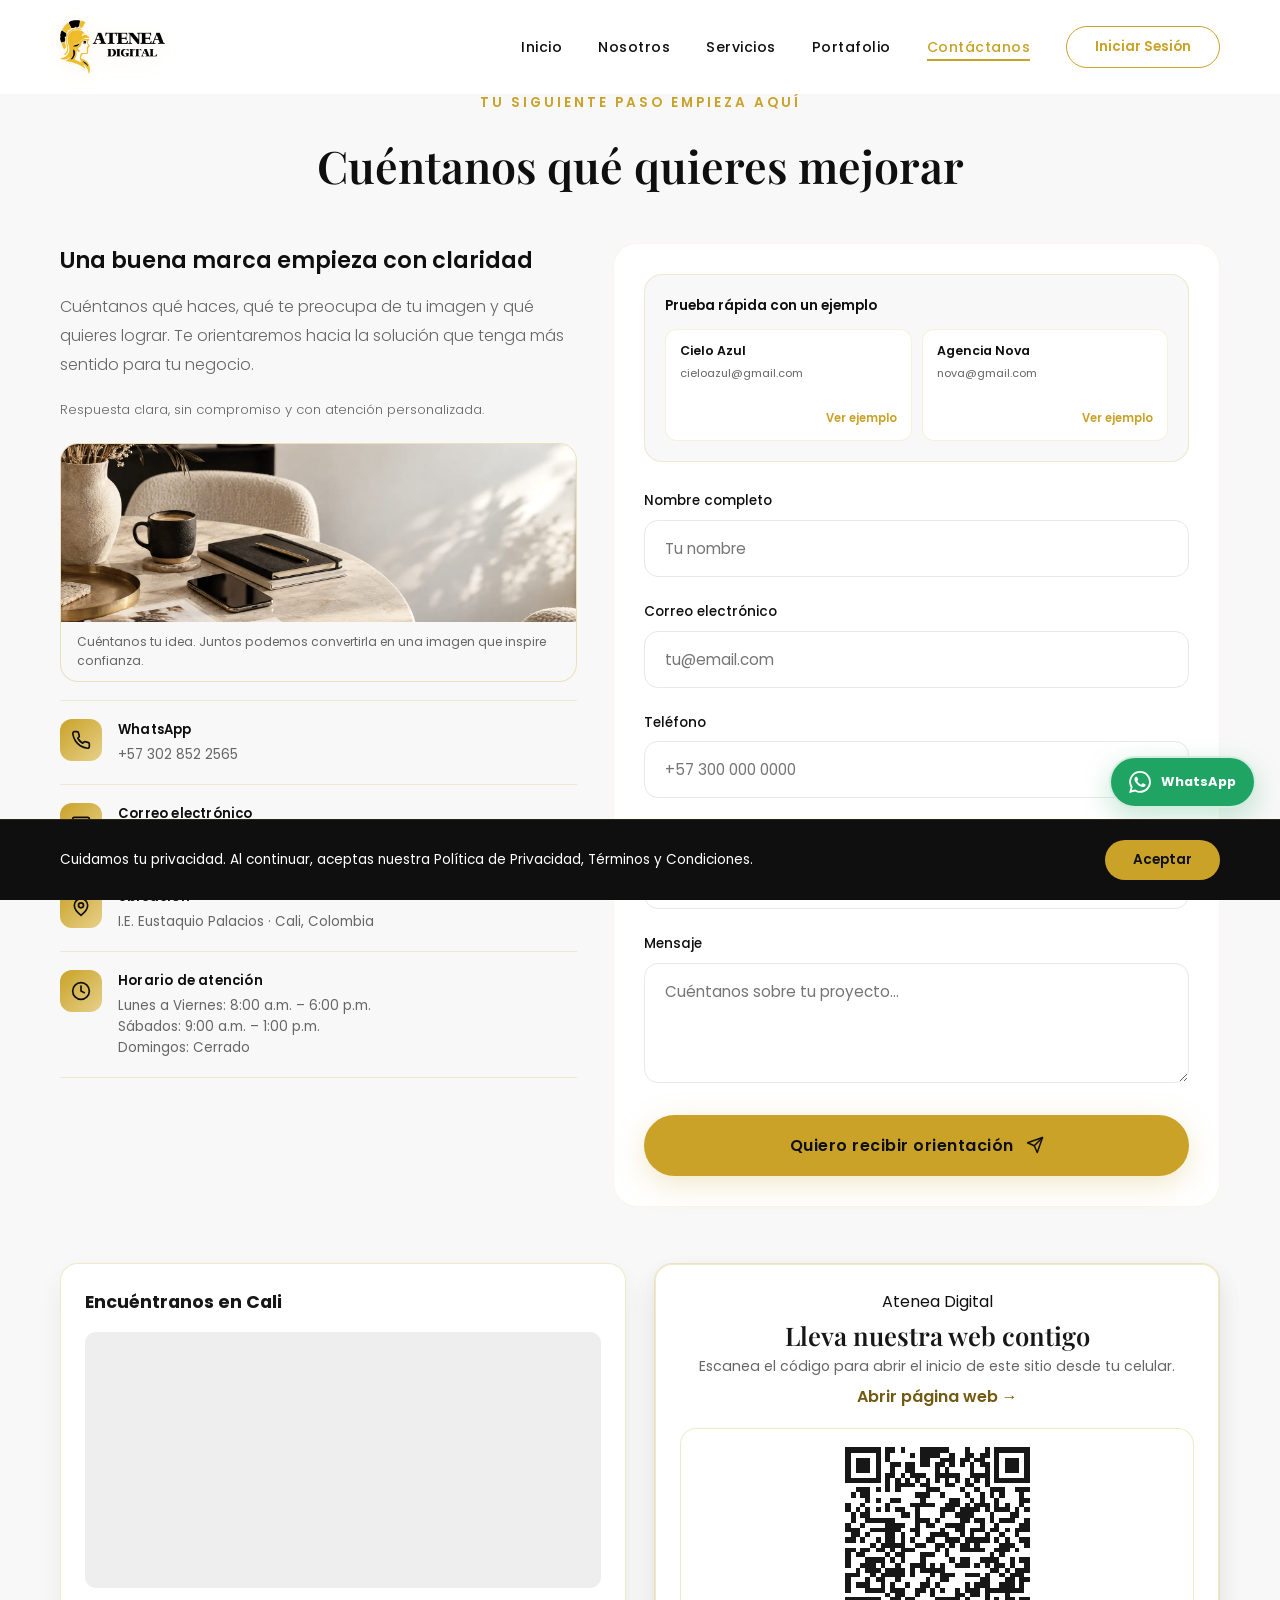
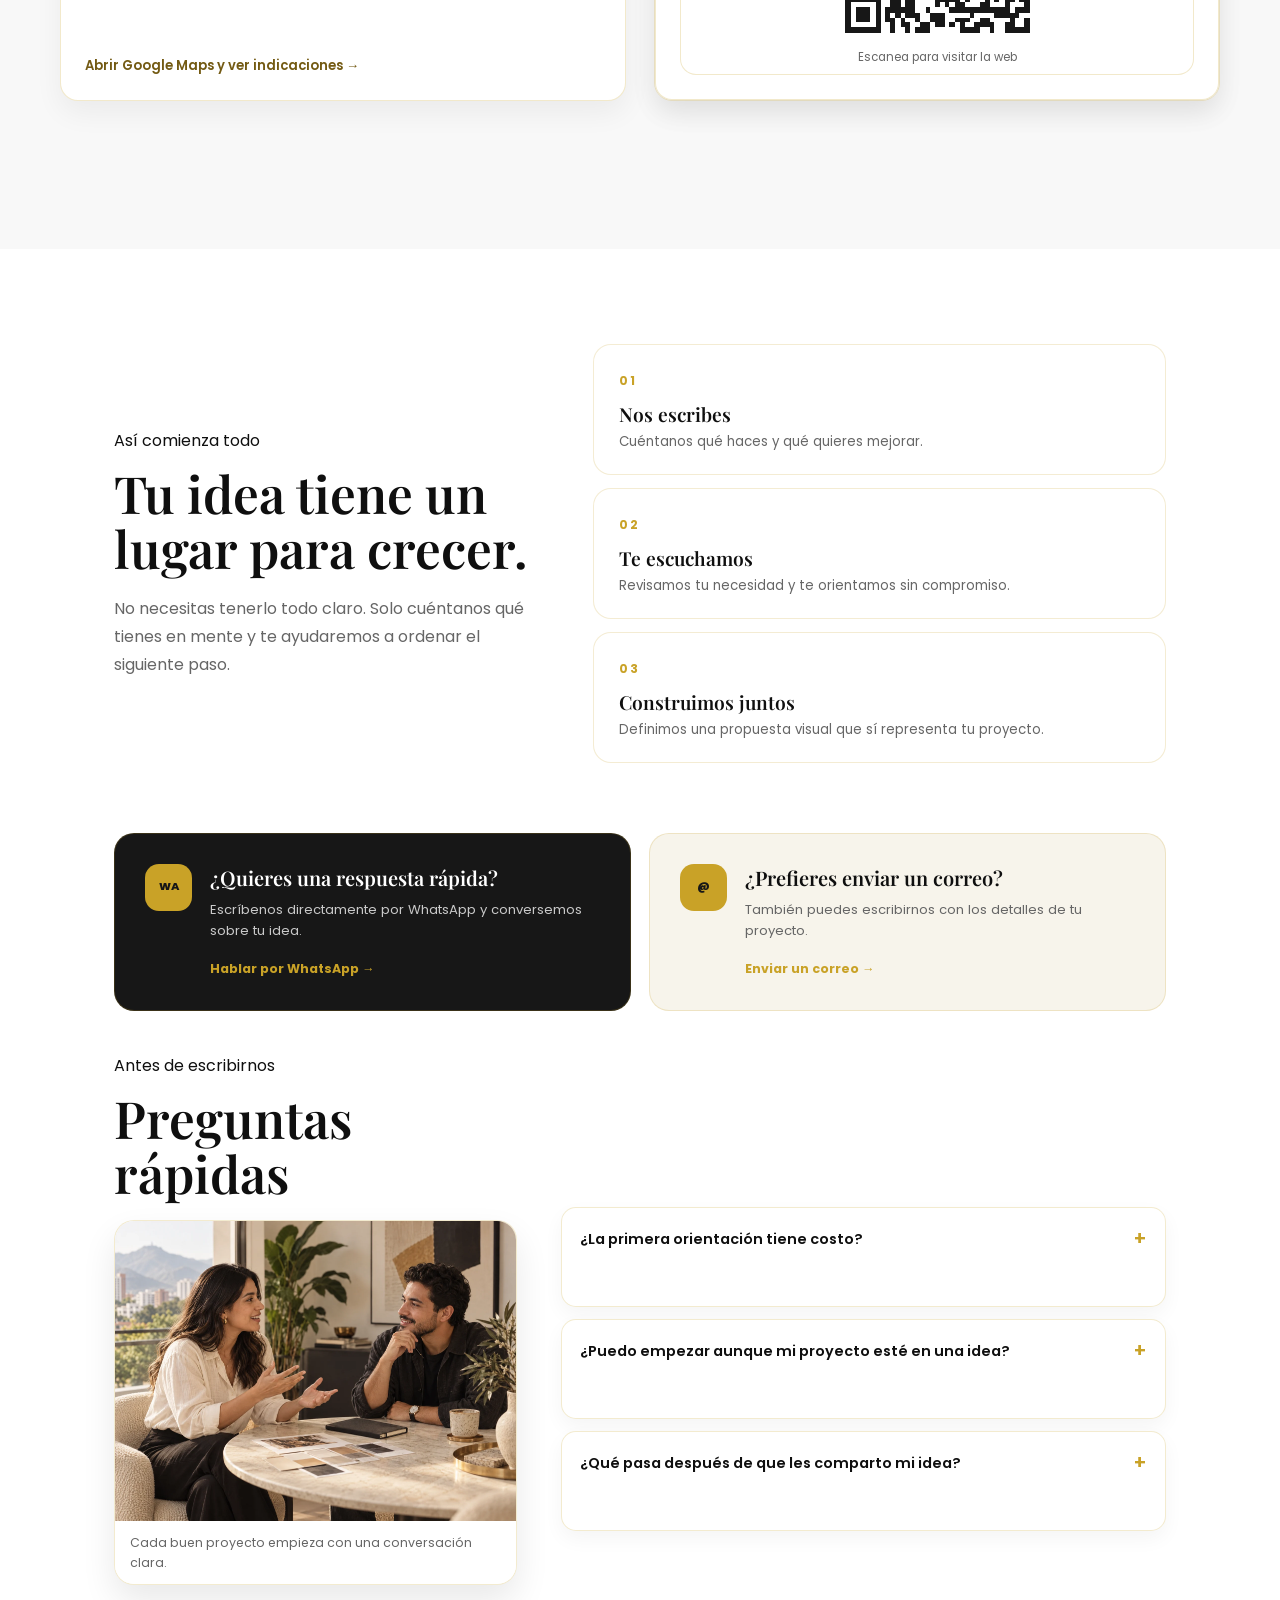
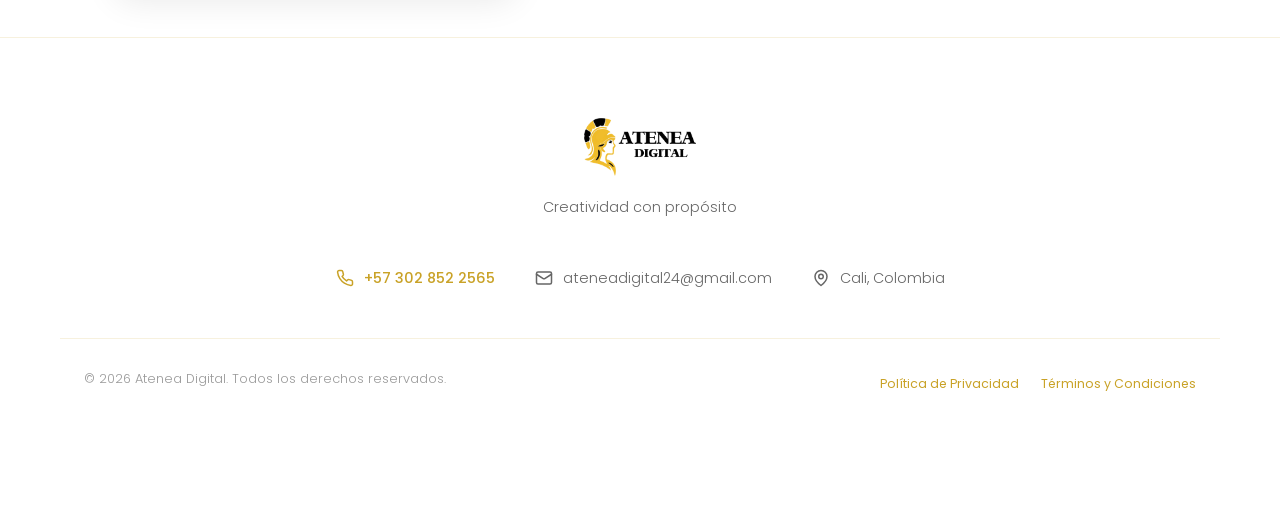
==== contactanos.html @ 0c1ed9b5 "Final_Actualización" ====
<!DOCTYPE html>
<html lang="es">
<head>
  <meta charset="UTF-8">
  <meta name="viewport" content="width=device-width, initial-scale=1.0">
  <title>Contáctanos | Atenea Digital</title>
<link rel="icon" type="image/png" href="[data-uri]">
  <link rel="stylesheet" href="css/style.css">
</head>
<body>

  <!-- NAVBAR -->
  <nav class="navbar" id="navbar" role="navigation" aria-label="Navegación principal">
    <a href="index.html" class="logo-img-link" aria-label="Atenea Digital - Inicio">
      <img src="img/01-atenea-logo.png" alt="Atenea Digital" class="logo-img">
    </a>
    <ul class="nav-links">
      <li><a href="index.html">Inicio</a></li>
      <li><a href="nosotros.html">Nosotros</a></li>
      <li><a href="servicios.html">Servicios</a></li>
      <li><a href="portafolio.html">Portafolio</a></li>
      <li><a href="contactanos.html" class="active">Contáctanos</a></li>
      <li><button class="btn-login" onclick="window.location.href='login.html'" aria-label="Iniciar sesión">Iniciar Sesión</button></li>
    </ul>
    <button class="menu-toggle" id="menuToggle" aria-label="Abrir menú">
      <span></span><span></span><span></span>
    </button>
  </nav>

  <!-- MOBILE MENU -->
  <div class="mobile-menu" id="mobileMenu">
    <a href="index.html">Inicio</a>
    <a href="nosotros.html">Nosotros</a>
    <a href="servicios.html">Servicios</a>
    <a href="portafolio.html">Portafolio</a>
    <a href="contactanos.html" class="active">Contáctanos</a>
    <button class="btn-login" onclick="window.location.href='login.html'" aria-label="Iniciar sesión">Iniciar Sesión</button>
  </div>

  <!-- CONTACTO -->
  <section class="contacto" id="contacto" aria-label="Formulario de contacto">
    <div class="contacto-header fade-up">
      <p class="contacto-label">Tu siguiente paso empieza aquí</p>
      <h2 class="contacto-title">Cuéntanos qué quieres mejorar</h2>
    </div>
    <div class="contacto-grid">
      <div class="contacto-info fade-up">
        <h3>Una buena marca empieza con claridad</h3>
        <p>Cuéntanos qué haces, qué te preocupa de tu imagen y qué quieres lograr. Te orientaremos hacia la solución que tenga más sentido para tu negocio.</p>
        <p class="contacto-note">Respuesta clara, sin compromiso y con atención personalizada.</p>
        <figure class="contacto-visual fade-up">
          <img src="img/06-contacto-editorial.webp" alt="Reunión creativa para definir un proyecto de diseño" loading="lazy">
          <figcaption>Cuéntanos tu idea. Juntos podemos convertirla en una imagen que inspire confianza.</figcaption>
        </figure>
        <div class="contacto-items-grid">
        <div class="contacto-item">
          <div class="contacto-item-icon" aria-hidden="true">
            <svg width="20" height="20" viewBox="0 0 24 24" fill="none" stroke="currentColor" stroke-width="2" stroke-linecap="round" stroke-linejoin="round"><path d="M22 16.92v3a2 2 0 0 1-2.18 2 19.79 19.79 0 0 1-8.63-3.07 19.5 19.5 0 0 1-6-6 19.79 19.79 0 0 1-3.07-8.67A2 2 0 0 1 4.11 2h3a2 2 0 0 1 2 1.72 12.84 12.84 0 0 0 .7 2.81 2 2 0 0 1-.45 2.11L8.09 9.91a16 16 0 0 0 6 6l1.27-1.27a2 2 0 0 1 2.11-.45 12.84 12.84 0 0 0 2.81.7A2 2 0 0 1 22 16.92z"/></svg>
          </div>
          <div class="contacto-item-text">
            <h4>WhatsApp</h4>
            <span><a href="https://wa.me/573028522565" target="_blank" rel="noopener noreferrer">+57 302 852 2565</a></span>
          </div>
        </div>
        <div class="contacto-item">
          <div class="contacto-item-icon" aria-hidden="true">
            <svg width="20" height="20" viewBox="0 0 24 24" fill="none" stroke="currentColor" stroke-width="2" stroke-linecap="round" stroke-linejoin="round"><rect x="2" y="4" width="20" height="16" rx="2"/><path d="m22 7-8.97 5.7a1.94 1.94 0 0 1-2.06 0L2 7"/></svg>
          </div>
          <div class="contacto-item-text">
            <h4>Correo electrónico</h4>
            <span><a href="mailto:ateneadigital24@gmail.com">ateneadigital24@gmail.com</a></span>
          </div>
        </div>
        <div class="contacto-item">
          <div class="contacto-item-icon" aria-hidden="true">
            <svg width="20" height="20" viewBox="0 0 24 24" fill="none" stroke="currentColor" stroke-width="2" stroke-linecap="round" stroke-linejoin="round"><path d="M20 10c0 6-8 12-8 12s-8-6-8-12a8 8 0 0 1 16 0Z"/><circle cx="12" cy="10" r="3"/></svg>
          </div>
          <div class="contacto-item-text">
            <h4>Ubicación</h4>
            <span><a class="school-map-link" href="https://www.google.com/maps/search/?api=1&query=Instituci%C3%B3n+Educativa+Eustaquio+Palacios%2C+Cali%2C+Colombia" target="_blank" rel="noopener noreferrer">I.E. Eustaquio Palacios · Cali, Colombia</a></span>
          </div>
        </div>
        <div class="contacto-item">
          <div class="contacto-item-icon" aria-hidden="true">
            <svg width="20" height="20" viewBox="0 0 24 24" fill="none" stroke="currentColor" stroke-width="2" stroke-linecap="round" stroke-linejoin="round"><circle cx="12" cy="12" r="10"/><polyline points="12 6 12 12 16 14"/></svg>
          </div>
          <div class="contacto-item-text">
            <h4>Horario de atención</h4>
            <span>Lunes a Viernes: 8:00 a.m. – 6:00 p.m.</span>
            <span>Sábados: 9:00 a.m. – 1:00 p.m.</span>
            <span>Domingos: Cerrado</span>
          </div>
        </div>
        </div>
      </div>
      <div class="contacto-form fade-up">
        <div class="contact-demo-box" aria-label="Ejemplos de mensajes de contacto">
          <p class="contact-demo-title">Prueba rápida con un ejemplo</p>
          <div class="contact-demo-list">
            <button type="button" class="contact-demo-button" data-demo-contact="cielo"><span><strong class="contact-demo-name">Cielo Azul</strong><span class="contact-demo-email">cieloazul@gmail.com</span></span><span class="contact-demo-use">Ver ejemplo</span></button>
            <button type="button" class="contact-demo-button" data-demo-contact="nova"><span><strong class="contact-demo-name">Agencia Nova</strong><span class="contact-demo-email">nova@gmail.com</span></span><span class="contact-demo-use">Ver ejemplo</span></button>
          </div>
        </div>

        <form id="contactForm" action="#" method="POST" novalidate>
          <div class="form-group">
            <label for="nombre">Nombre completo</label>
            <input type="text" id="nombre" name="nombre" placeholder="Tu nombre" required aria-required="true">
          </div>
          <div class="form-group">
            <label for="email">Correo electrónico</label>
            <input type="email" id="email" name="email" placeholder="tu@email.com" required aria-required="true">
          </div>
          <div class="form-group">
            <label for="telefono">Teléfono</label>
            <input type="tel" id="telefono" name="telefono" placeholder="+57 300 000 0000">
          </div>
          <div class="form-group">
            <label for="proyecto">Tipo de proyecto</label>
            <input type="text" id="proyecto" name="proyecto" placeholder="Logo, página web, identidad visual...">
          </div>
          <div class="form-group">
            <label for="mensaje">Mensaje</label>
            <textarea id="mensaje" name="mensaje" placeholder="Cuéntanos sobre tu proyecto..." required aria-required="true"></textarea>
          </div>
          <button type="submit" class="btn-gold" style="width:100%;justify-content:center;">
            Quiero recibir orientación
            <svg width="18" height="18" viewBox="0 0 24 24" fill="none" stroke="currentColor" stroke-width="2" stroke-linecap="round" stroke-linejoin="round"><path d="M22 2 11 13"/><path d="m22 2-7 20-4-9-9-4 20-7z"/></svg>
          </button>
        </form>
      </div>
      <div class="map-qr-pair" aria-label="Mapa y código QR de Atenea Digital">
        <div class="school-map-card">
          <h4>Encuéntranos en Cali</h4>
          <iframe title="Mapa de la I.E. Eustaquio Palacios, Cali, Colombia" src="https://www.google.com/maps?q=Instituci%C3%B3n+Educativa+Eustaquio+Palacios%2C+Cali%2C+Colombia&output=embed" loading="lazy" referrerpolicy="no-referrer-when-downgrade" allowfullscreen></iframe>
          <a href="https://www.google.com/maps/dir/?api=1&destination=Instituci%C3%B3n+Educativa+Eustaquio+Palacios%2C+Cali%2C+Colombia" target="_blank" rel="noopener noreferrer">Abrir Google Maps y ver indicaciones →</a>
        </div>
        <section class="site-qr-section site-qr-inline" aria-labelledby="siteQrTitle">
          <div class="site-qr-card">
            <div><span class="eyebrow">Atenea Digital</span><h2 id="siteQrTitle">Lleva nuestra web contigo</h2><p>Escanea el código para abrir el inicio de este sitio desde tu celular.</p><a id="siteQrLink" href="index.html">Abrir página web →</a></div>
            <div class="site-qr-frame"><canvas id="siteQrCanvas" width="196" height="196" role="img" aria-label="Código QR que lleva al inicio de Atenea Digital"></canvas><span>Escanea para visitar la web</span></div>
          </div>
        </section>
      </div>
    </div>
  </section>

    <section class="contact-extra" aria-label="Cómo trabajamos al comenzar"><div class="contact-extra-heading"><span class="eyebrow">Así comienza todo</span><h2>Tu idea tiene un lugar para crecer.</h2><p>No necesitas tenerlo todo claro. Solo cuéntanos qué tienes en mente y te ayudaremos a ordenar el siguiente paso.</p></div><div class="contact-steps"><article><b>01</b><h3>Nos escribes</h3><p>Cuéntanos qué haces y qué quieres mejorar.</p></article><article><b>02</b><h3>Te escuchamos</h3><p>Revisamos tu necesidad y te orientamos sin compromiso.</p></article><article><b>03</b><h3>Construimos juntos</h3><p>Definimos una propuesta visual que sí representa tu proyecto.</p></article></div></section>

  <section class="contact-shortcuts" aria-label="Canales directos de contacto"><div class="shortcut-card shortcut-whatsapp"><span class="shortcut-icon">WA</span><div><h3>¿Quieres una respuesta rápida?</h3><p>Escríbenos directamente por WhatsApp y conversemos sobre tu idea.</p><a href="https://wa.me/573028522565?text=Hola%20Atenea%20Digital%2C%20quiero%20recibir%20orientaci%C3%B3n%20sobre%20mi%20proyecto" target="_blank" rel="noopener noreferrer">Hablar por WhatsApp →</a></div></div><div class="shortcut-card"><span class="shortcut-icon">@</span><div><h3>¿Prefieres enviar un correo?</h3><p>También puedes escribirnos con los detalles de tu proyecto.</p><a href="mailto:ateneadigital24@gmail.com">Enviar un correo →</a></div></div></section>

  <section class="contact-faq" aria-label="Preguntas rápidas sobre el contacto">
    <div class="contact-faq-intro">
      <span class="eyebrow">Antes de escribirnos</span>
      <h2>Preguntas rápidas</h2>
      <figure class="contact-faq-visual">
        <img src="img/36-contacto-conversacion.webp" alt="Dos profesionales creativos conversan durante la planeación de un proyecto" loading="lazy">
        <figcaption>Cada buen proyecto empieza con una conversación clara.</figcaption>
      </figure>
    </div>
    <div class="contact-faq-list">
      <details><summary>¿La primera orientación tiene costo?</summary><p>No. La primera conversación para conocerte, escuchar tu idea y entender qué necesitas es gratuita y sin compromiso. Si luego quieres una asesoría más profunda, te contamos su alcance y valor antes de empezar.</p></details>
      <details><summary>¿Puedo empezar aunque mi proyecto esté en una idea?</summary><p>Sí. Puedes llegar con una idea inicial, algunas referencias o solo una inquietud. Te ayudamos a organizar lo que tienes en mente y a definir un primer paso claro para convertirlo en una propuesta.</p></details>
      <details><summary>¿Qué pasa después de que les comparto mi idea?</summary><p>Revisamos tus objetivos y lo que necesita tu proyecto, luego te sugerimos una ruta de trabajo con opciones y tiempos. Tú decides si avanzamos; no comenzamos nada sin conversarlo y confirmarlo contigo.</p></details>
    </div>
  </section>


  <!-- FOOTER -->
  <footer class="footer" role="contentinfo">
    <div class="footer-content">
      <img src="img/01-atenea-logo.png" alt="Atenea Digital" class="footer-logo-img">
      <p class="footer-tagline">Creatividad con propósito</p>

      <div class="footer-contact">
        <div class="footer-contact-item gold">
          <svg viewBox="0 0 24 24" fill="none" stroke="currentColor" stroke-width="2" stroke-linecap="round" stroke-linejoin="round" aria-hidden="true"><path d="M22 16.92v3a2 2 0 0 1-2.18 2 19.79 19.79 0 0 1-8.63-3.07 19.5 19.5 0 0 1-6-6 19.79 19.79 0 0 1-3.07-8.67A2 2 0 0 1 4.11 2h3a2 2 0 0 1 2 1.72 12.84 12.84 0 0 0 .7 2.81 2 2 0 0 1-.45 2.11L8.09 9.91a16 16 0 0 0 6 6l1.27-1.27a2 2 0 0 1 2.11-.45 12.84 12.84 0 0 0 2.81.7A2 2 0 0 1 22 16.92z"/></svg>
          <a href="https://wa.me/573028522565" target="_blank" rel="noopener noreferrer">+57 302 852 2565</a>
        </div>
        <div class="footer-contact-item">
          <svg viewBox="0 0 24 24" fill="none" stroke="currentColor" stroke-width="2" stroke-linecap="round" stroke-linejoin="round" aria-hidden="true"><rect x="2" y="4" width="20" height="16" rx="2"/><path d="m22 7-8.97 5.7a1.94 1.94 0 0 1-2.06 0L2 7"/></svg>
          <a href="mailto:ateneadigital24@gmail.com">ateneadigital24@gmail.com</a>
        </div>
        <div class="footer-contact-item">
          <svg viewBox="0 0 24 24" fill="none" stroke="currentColor" stroke-width="2" stroke-linecap="round" stroke-linejoin="round" aria-hidden="true"><path d="M20 10c0 6-8 12-8 12s-8-6-8-12a8 8 0 0 1 16 0Z"/><circle cx="12" cy="10" r="3"/></svg>
          Cali, Colombia
        </div>
      </div>
      <div class="footer-bottom">
        <p>&copy; 2026 Atenea Digital. Todos los derechos reservados.</p>
        <div class="footer-legal" aria-label="Información legal"><a href="#privacyInfo" data-legal-modal="privacyInfo">Política de Privacidad</a><a href="#termsInfo" data-legal-modal="termsInfo">Términos y Condiciones</a></div>

      </div>
    </div>
  </footer>

  <div class="legal-modal" id="privacyInfo" role="dialog" aria-modal="true" aria-labelledby="privacyInfoTitle" aria-hidden="true"><div class="legal-modal-card"><button class="legal-modal-close" type="button" data-close-legal aria-label="Cerrar Política de Privacidad">&times;</button><span class="eyebrow">Atenea Digital</span><h2 id="privacyInfoTitle">Política de Privacidad</h2><p>Respetamos tu privacidad y usamos la información que compartes únicamente para gestionar tu cuenta, responder tus mensajes y mejorar nuestra atención.</p><p>No vendemos tus datos personales a terceros. Puedes solicitar la actualización o eliminación de tu información comunicándote con Atenea Digital.</p></div></div><div class="legal-modal" id="termsInfo" role="dialog" aria-modal="true" aria-labelledby="termsInfoTitle" aria-hidden="true"><div class="legal-modal-card"><button class="legal-modal-close" type="button" data-close-legal aria-label="Cerrar Términos y Condiciones">&times;</button><span class="eyebrow">Atenea Digital</span><h2 id="termsInfoTitle">Términos y Condiciones</h2><p>Al usar este sitio te comprometes a navegar de forma responsable y respetuosa, sin afectar su funcionamiento o seguridad.</p><p>Los contenidos, imágenes y servicios pertenecen a Atenea Digital o se usan con autorización. Las propuestas y alcances de cada proyecto se confirman directamente con nuestro equipo.</p></div></div>
  <div class="privacy-banner" id="privacyBanner" role="dialog" aria-label="Aviso de privacidad">
    <p>Cuidamos tu privacidad. Al continuar, aceptas nuestra Política de Privacidad, Términos y Condiciones.</p>
    <button class="privacy-btn" id="privacyAccept" aria-label="Aceptar aviso de privacidad">Aceptar</button>
  </div>

  <button class="back-to-top" id="backToTop" aria-label="Volver arriba">
    <svg width="20" height="20" viewBox="0 0 24 24" fill="none" stroke="currentColor" stroke-width="2" stroke-linecap="round" stroke-linejoin="round"><path d="m18 15-6-6-6 6"/></svg>
  </button>

    <script src="js/main.js"></script>
  <script src="js/qr-code.js"></script>
  <script src="js/site-qr.js"></script>
<a class="floating-whatsapp" href="https://wa.me/573028522565?text=Hola%20Atenea%20Digital%2C%20quiero%20hablar%20sobre%20mi%20proyecto" target="_blank" rel="noopener noreferrer" aria-label="Escribir por WhatsApp"><svg viewBox="0 0 24 24" aria-hidden="true"><path d="M20.5 3.5A11.8 11.8 0 0 0 12.08 0C5.55 0 .24 5.3.24 11.84c0 2.09.55 4.13 1.6 5.92L.14 24l6.39-1.67a11.82 11.82 0 0 0 5.55 1.41h.01c6.53 0 11.84-5.31 11.84-11.84 0-3.17-1.23-6.14-3.43-8.4ZM12.09 21.7h-.01a9.83 9.83 0 0 1-5.01-1.37l-.36-.21-3.79.99 1.01-3.69-.23-.38a9.84 9.84 0 0 1-1.51-5.2C2.19 6.4 6.63 1.96 12.08 1.96c2.64 0 5.12 1.03 6.98 2.89a9.82 9.82 0 0 1 2.88 6.99c0 5.45-4.43 9.86-9.85 9.86Zm5.41-7.39c-.3-.15-1.77-.87-2.04-.97-.27-.1-.47-.15-.67.15-.2.3-.77.97-.95 1.17-.17.2-.35.22-.65.07-.3-.15-1.27-.47-2.42-1.5-.89-.79-1.49-1.77-1.67-2.07-.17-.3-.02-.46.13-.61.13-.13.3-.35.45-.52.15-.17.2-.3.3-.5.1-.2.05-.37-.02-.52-.07-.15-.67-1.62-.92-2.22-.24-.58-.49-.5-.67-.51h-.57c-.2 0-.52.07-.8.37-.27.3-1.04 1.02-1.04 2.49s1.07 2.89 1.22 3.09c.15.2 2.1 3.2 5.08 4.49.71.31 1.26.49 1.69.63.71.23 1.35.2 1.86.12.57-.08 1.77-.72 2.02-1.42.25-.7.25-1.3.17-1.42-.07-.12-.27-.2-.57-.35Z"/></svg><span>WhatsApp</span></a>
</body>
</html>
---- css/style.css ----
/* ==========================================================================
   ATENEA DIGITAL - ARCHIVO DE ESTILOS GLOBAL (css/style.css)
   ========================================================================== */

@import url('https://fonts.googleapis.com/css2?family=Poppins:wght@300;400;500;600;700;800&family=Playfair+Display:wght@400;600;700&display=swap');

:root {
  --white: #FFFFFF;
  --black: #0F0F0F;
  --gold: #C9A227;
  --gold-soft: #E7D08A;
  --gray-light: #F8F8F8;
  --gray-text: #666666;
  --transition-smooth: all 0.4s cubic-bezier(0.25, 0.46, 0.45, 0.94);
}

* { margin: 0; padding: 0; box-sizing: border-box; }
html { scroll-behavior: smooth; font-size: 16px; }
body {
  font-family: 'Poppins', sans-serif;
  background: var(--white);
  color: var(--black);
  overflow-x: hidden;
  line-height: 1.6;
  -webkit-font-smoothing: antialiased;
  -moz-osx-font-smoothing: grayscale;
}

/* ==========================================================================
   COMPONENTES GLOBALES (HEADER, NAVBAR, FOOTER, BOTONES Y BANNER)
   ========================================================================== */

/* ===== NAVBAR ===== */
.navbar {
  position: fixed;
  top: 0; left: 0; right: 0;
  z-index: 1000;
  padding: 20px 60px;
  display: flex;
  justify-content: space-between;
  align-items: center;
  background: rgba(255,255,255,0.92);
  backdrop-filter: blur(20px);
  -webkit-backdrop-filter: blur(20px);
  transition: var(--transition-smooth);
}
.navbar.scrolled {
  padding: 14px 60px;
  box-shadow: 0 2px 30px rgba(0,0,0,0.06);
}
.logo-img-link { display: flex; align-items: center; text-decoration: none; }
.logo-img { height: 36px; width: auto; object-fit: contain; transition: transform 0.3s ease; }
.logo-img:hover { transform: scale(1.05); }

.nav-links {
  display: flex;
  gap: 36px;
  list-style: none;
  align-items: center;
}
.nav-links a {
  text-decoration: none;
  color: var(--black);
  font-size: 0.88rem;
  font-weight: 500;
  letter-spacing: 0.5px;
  position: relative;
  transition: color 0.3s ease;
}
.nav-links a::after {
  content: '';
  position: absolute;
  bottom: -4px; left: 0;
  width: 0; height: 2px;
  background: var(--gold);
  transition: width 0.3s ease;
}
.nav-links a:hover::after,
.nav-links a.active::after { width: 100%; }
.nav-links a:hover,
.nav-links a.active { color: var(--gold); }

.btn-login {
  background: transparent;
  border: 1.5px solid var(--gold);
  color: var(--gold);
  padding: 10px 28px;
  border-radius: 50px;
  font-family: 'Poppins', sans-serif;
  font-weight: 600;
  font-size: 0.85rem;
  cursor: pointer;
  transition: var(--transition-smooth);
}
.btn-login { white-space: nowrap; }
.btn-login:hover {
  background: var(--gold);
  color: var(--black);
  box-shadow: 0 4px 20px rgba(201,162,39,0.3);
}

.menu-toggle {
  display: none;
  flex-direction: column;
  gap: 5px;
  background: none;
  border: none;
  cursor: pointer;
  padding: 8px;
}
.menu-toggle span {
  display: block;
  width: 24px; height: 2px;
  background: var(--black);
  transition: var(--transition-smooth);
}
.mobile-menu {
  display: none;
  position: fixed;
  top: 0; right: -100%;
  width: 80%; max-width: 320px;
  height: 100vh;
  background: var(--white);
  z-index: 999;
  flex-direction: column;
  padding: 100px 40px 40px;
  gap: 24px;
  box-shadow: -10px 0 40px rgba(0,0,0,0.1);
  transition: right 0.4s ease;
}
.mobile-menu.active { display: flex; right: 0; }
.mobile-menu a {
  text-decoration: none;
  color: var(--black);
  font-size: 1.1rem;
  font-weight: 500;
  transition: color 0.3s;
}
.mobile-menu a:hover,
.mobile-menu a.active { color: var(--gold); }
.mobile-menu .btn-login { align-self: flex-start; }

/* ===== BOTÓN GENERAL ===== */
.btn-gold {
  display: inline-flex;
  align-items: center;
  justify-content: center;
  gap: 12px;
  background: var(--gold);
  color: var(--black);
  padding: 18px 44px;
  border-radius: 50px;
  text-decoration: none;
  font-weight: 600;
  font-size: 1rem;
  letter-spacing: 0.5px;
  border: none;
  cursor: pointer;
  transition: var(--transition-smooth);
  box-shadow: 0 8px 30px rgba(201,162,39,0.25);
  font-family: 'Poppins', sans-serif;
}
.btn-gold:hover {
  transform: translateY(-3px);
  box-shadow: 0 15px 40px rgba(201,162,39,0.35);
  background: #b8941f;
}

/* ===== FOOTER ===== */
.footer {
  background: var(--white);
  padding: 80px 60px 40px;
  border-top: 1px solid rgba(201,162,39,0.15);
}
.footer-content {
  max-width: 1200px;
  margin: 0 auto;
  text-align: center;
}
.footer-logo-img { height: 38px; width: auto; margin-bottom: 12px; }
.footer-tagline {
  color: var(--gray-text);
  font-size: 0.9rem;
  margin-bottom: 48px;
  font-weight: 300;
}
.footer-links-wrapper {
  background: var(--white);
  border-radius: 20px;
  padding: 24px 40px;
  margin: 0 auto 48px;
  max-width: 900px;
  box-shadow: 0 4px 20px rgba(0,0,0,0.04);
}
.footer-links-wrapper .footer-links { margin-bottom: 0; }
.footer-links {
  display: flex;
  justify-content: center;
  gap: 48px;
  margin-bottom: 48px;
  flex-wrap: wrap;
}
.footer-links a {
  color: var(--black);
  text-decoration: none;
  font-size: 0.9rem;
  transition: color 0.3s;
  font-weight: 500;
}
.footer-links a:hover { color: var(--gold); }
.footer-contact {
  display: flex;
  justify-content: center;
  gap: 40px;
  margin-bottom: 48px;
  flex-wrap: wrap;
}
.footer-contact-item {
  display: flex;
  align-items: center;
  gap: 10px;
  color: var(--gray-text);
  font-size: 0.9rem;
  font-weight: 300;
}
.footer-contact-item.gold { color: var(--gold); font-weight: 500; }
.footer-contact-item a { color: inherit; text-decoration: none; transition: color 0.3s; }
.footer-contact-item a:hover { color: var(--gold); }
.footer-contact-item svg { width: 18px; height: 18px; }
.footer-bottom {
  border-top: 1px solid rgba(201,162,39,0.15);
  padding-top: 32px;
  display: flex;
  justify-content: space-between;
  align-items: center;
  flex-wrap: wrap;
  gap: 16px;
}
.footer-bottom p { color: #999999; font-size: 0.8rem; font-weight: 300; }
.footer-legal { display: flex; gap: 24px; }
.footer-legal a { color: #999999; text-decoration: none; font-size: 0.8rem; transition: color 0.3s; }
.footer-legal a:hover { color: var(--gold); }

/* ===== PRIVACY NOTICE Y BACK TO TOP ===== */
.privacy-banner {
  position: fixed;
  bottom: 0; left: 0; right: 0;
  background: var(--black);
  padding: 20px 60px;
  display: flex;
  justify-content: space-between;
  align-items: center;
  z-index: 9999;
  border-top: 1px solid rgba(201,162,39,0.15);
  transform: translateY(100%);
  transition: transform 0.5s ease;
}
.privacy-banner.show { transform: translateY(0); }
.privacy-banner p { color: #FFFFFF; font-size: 0.85rem; font-weight: 400; }
.privacy-banner a { color: var(--gold); text-decoration: none; }
.privacy-btn {
  background: var(--gold);
  color: var(--black);
  border: none;
  padding: 10px 28px;
  border-radius: 50px;
  font-family: 'Poppins', sans-serif;
  font-weight: 600;
  font-size: 0.85rem;
  cursor: pointer;
  transition: background 0.3s;
}
.privacy-btn:hover { background: #b8941f; }

.back-to-top {
  position: fixed;
  bottom: 30px; right: 30px;
  width: 50px; height: 50px;
  border-radius: 50%;
  background: var(--gold);
  color: var(--black);
  border: none;
  cursor: pointer;
  display: flex;
  align-items: center;
  justify-content: center;
  opacity: 0;
  visibility: hidden;
  transition: var(--transition-smooth);
  z-index: 999;
  box-shadow: 0 4px 20px rgba(201,162,39,0.3);
}
.back-to-top.visible { opacity: 1; visibility: visible; }
.back-to-top:hover { transform: translateY(-4px); background: #b8941f; }

/* ==========================================================================
   INDEX.HTML - ESTILOS HERO Y CTA
   ========================================================================== */
.hero {
  min-height: 100vh;
  display: flex;
  align-items: center;
  justify-content: center;
  padding: 120px 60px 80px;
  background: var(--white);
  position: relative;
  overflow: hidden;
}
.hero::before {
  content: '';
  position: absolute;
  top: -200px; right: -200px;
  width: 600px; height: 600px;
  border: 1px solid rgba(201,162,39,0.08);
  border-radius: 50%;
  pointer-events: none;
}
.hero::after {
  content: '';
  position: absolute;
  bottom: -100px; left: -100px;
  width: 400px; height: 400px;
  border: 1px solid rgba(201,162,39,0.06);
  border-radius: 50%;
  pointer-events: none;
}
.hero-container {
  max-width: 1500px;
  width: 100%;
  display: grid;
  grid-template-columns: minmax(600px, 1.2fr) minmax(360px, 0.8fr);
  gap: 60px;
  align-items: center;
  position: relative;
  z-index: 1;
}
.hero-left { position: relative; z-index: 2; order: 2; }
.hero-logo-card { width: calc(100% - 76px); margin: 0 auto 26px; text-align: center; position: relative; }
.hero-logo-frame {
  width: 100%;
  aspect-ratio: 4 / 3;
  padding: 0;
  border: 1px solid rgba(201,162,39,0.25);
  border-radius: 28px;
  background: var(--white);
  box-shadow: 0 24px 60px rgba(15,15,15,0.12), 0 0 0 8px rgba(201,162,39,0.05);
  position: relative;
  overflow: hidden;
  transition: transform 0.5s ease, box-shadow 0.5s ease;
}
.hero-logo-frame::before { content: ''; position: absolute; inset: 12px; border: 1px solid rgba(201,162,39,0.3); border-radius: 20px; pointer-events: none; z-index: 1; }
.hero-logo-frame:hover { transform: translateY(-6px); box-shadow: 0 34px 70px rgba(15,15,15,0.16), 0 0 0 8px rgba(201,162,39,0.08); }
.hero-logo-video { width: 100%; height: 100%; display: block; object-fit: contain; transform: scale(1.36); border-radius: 18px; background: var(--white); }
.hero-logo-tagline { margin: 0 0 20px; color: var(--black); font-family: 'Playfair Display', serif; font-size: clamp(1.45rem, 2.7vw, 2rem); line-height: 1.25; letter-spacing: 0.3px; }
.hero-subtitle { font-size: 1.3rem; color: var(--gold); font-weight: 500; margin: 24px 0 20px; letter-spacing: 1px; }
.hero-line { width: 60px; height: 3px; background: var(--gold); margin-bottom: 24px; }
.hero-text { font-size: 1.05rem; color: var(--gray-text); line-height: 1.8; max-width: 480px; margin-bottom: 40px; font-weight: 300; }
.hero-right { position: relative; display: flex; justify-content: center; align-items: center; order: 1; }

.mockup-screen {
  width: 520px; height: 340px;
  background: linear-gradient(145deg, #1a1a1a 0%, #0F0F0F 100%);
  border-radius: 16px;
  position: relative;
  box-shadow: 0 40px 80px rgba(0,0,0,0.15), 0 0 0 1px rgba(201,162,39,0.1);
  overflow: hidden;
  transform: perspective(1000px) rotateY(-8deg) rotateX(4deg);
  transition: transform 0.6s ease;
}
.mockup-screen:hover { transform: perspective(1000px) rotateY(-4deg) rotateX(2deg); }
.mockup-header { height: 36px; background: rgba(255,255,255,0.03); display: flex; align-items: center; padding: 0 16px; gap: 6px; }
.mockup-dot { width: 10px; height: 10px; border-radius: 50%; }
.mockup-dot.r { background: #ff5f57; }
.mockup-dot.y { background: #febc2e; }
.mockup-dot.g { background: #28c840; }
.mockup-content { padding: 30px 40px; display: flex; flex-direction: column; align-items: center; justify-content: center; height: calc(100% - 36px); }
.mockup-logo { font-family: 'Playfair Display', serif; font-size: 2rem; color: var(--gold); margin-bottom: 12px; }
.mockup-tagline { color: var(--gray-text); font-size: 0.85rem; letter-spacing: 3px; text-transform: uppercase; }
.mockup-line { width: 40px; height: 2px; background: var(--gold); margin: 16px 0; }
.mockup-float {
  position: absolute;
  width: 160px; height: 100px;
  background: var(--white);
  border-radius: 12px;
  box-shadow: 0 20px 50px rgba(0,0,0,0.1);
  display: flex;
  align-items: center;
  justify-content: center;
  font-size: 0.75rem;
  color: var(--gold);
  font-weight: 600;
  z-index: 3;
}
.mockup-float.one { top: -38px; right: -34px; animation: float 4s ease-in-out infinite; }
.mockup-float.two { bottom: -28px; left: -42px; animation: float 4s ease-in-out infinite 1s; }
@keyframes float { 0%, 100% { transform: translateY(0); } 50% { transform: translateY(-12px); } }

.cta {
  padding: 140px 60px;
  background: var(--white);
  text-align: center;
  position: relative;
  overflow: hidden;
}
.cta::before { content: ''; position: absolute; top: 50%; left: 50%; transform: translate(-50%, -50%); width: 600px; height: 600px; border: 1px solid rgba(201,162,39,0.08); border-radius: 50%; pointer-events: none; }
.cta::after { content: ''; position: absolute; top: 50%; left: 50%; transform: translate(-50%, -50%); width: 400px; height: 400px; border: 1px solid rgba(201,162,39,0.05); border-radius: 50%; pointer-events: none; }
.cta-content { position: relative; z-index: 2; }
.cta-label { color: var(--gold); font-size: 0.85rem; font-weight: 600; letter-spacing: 3px; text-transform: uppercase; margin-bottom: 24px; display: block; }
.cta-title { font-family: 'Playfair Display', serif; font-size: 3.2rem; font-weight: 600; color: var(--black); margin-bottom: 40px; line-height: 1.2; }
.cta .btn-gold { font-size: 1.1rem; padding: 20px 52px; }

/* ==========================================================================
   NOSOTROS.HTML - ESTILOS SECCIÓN IMPACTO
   ========================================================================== */
.impacto {
  padding: 160px 60px 140px;
  background: var(--white);
  position: relative;
}
.impacto-container { max-width: 1200px; margin: 0 auto; display: flex; gap: 60px; align-items: flex-start; }
.impacto-line { width: 3px; min-height: 200px; background: linear-gradient(180deg, var(--gold) 0%, var(--gold-soft) 100%); border-radius: 3px; flex-shrink: 0; margin-top: 10px; }
.impacto-content { flex: 1; }
.impacto-kicker { color: var(--gold); font-size: 0.85rem; font-weight: 600; letter-spacing: 3px; text-transform: uppercase; margin-bottom: 18px; }
.impacto-title { font-family: 'Playfair Display', serif; font-size: 3.2rem; font-weight: 600; color: var(--black); line-height: 1.2; margin-bottom: 22px; max-width: 800px; }
.impacto-intro { max-width: 720px; color: var(--gray-text); font-size: 1rem; line-height: 1.8; font-weight: 300; margin-bottom: 34px; }
.impacto-route { display: flex; gap: 26px; flex-wrap: wrap; margin-bottom: 58px; color: var(--gray-text); font-size: 0.82rem; }
.impacto-route span { display: inline-flex; align-items: center; gap: 8px; }
.impacto-route b { color: var(--gold); font-size: 0.75rem; letter-spacing: 1px; }
.nosotros-cta { display: flex; align-items: center; justify-content: space-between; gap: 24px; margin-top: 62px; padding-top: 30px; border-top: 1px solid rgba(201,162,39,0.18); }
.nosotros-cta p { color: var(--black); font-family: 'Playfair Display', serif; font-size: 1.35rem; }
.nosotros-cta .btn-gold { padding: 14px 26px; font-size: 0.9rem; }
.impacto-blocks { display: grid; grid-template-columns: repeat(3, 1fr); gap: 40px; }
.impacto-block { display: flex; align-items: flex-start; gap: 20px; padding: 30px; border-radius: 16px; transition: var(--transition-smooth); }
.impacto-block:hover { background: var(--gray-light); transform: translateY(-4px); }
.impacto-icon { width: 56px; height: 56px; border-radius: 14px; background: linear-gradient(135deg, var(--gold) 0%, var(--gold-soft) 100%); display: flex; align-items: center; justify-content: center; flex-shrink: 0; color: var(--black); font-size: 1.4rem; }
.impacto-block h3 { font-size: 1.15rem; font-weight: 600; color: var(--black); margin-bottom: 8px; }
.impacto-block p { font-size: 0.9rem; color: var(--gray-text); line-height: 1.6; font-weight: 300; }

/* ==========================================================================
   SERVICIOS.HTML - ESTILOS SERVICIOS Y TESTIMONIOS
   ========================================================================== */
.servicios {
  padding: 160px 60px 140px;
  background: var(--gray-light);
}
.servicios-header { text-align: center; margin-bottom: 80px; }
.servicios-label { color: var(--gold); font-size: 0.85rem; font-weight: 600; letter-spacing: 3px; text-transform: uppercase; margin-bottom: 16px; }
.servicios-title { font-family: 'Playfair Display', serif; font-size: 2.8rem; font-weight: 600; color: var(--black); }
.servicios-grid { max-width: 1000px; margin: 0 auto; display: flex; flex-direction: column; gap: 40px; }
.servicio-card { display: grid; grid-template-columns: auto 1fr; gap: 40px; background: var(--white); border: 1px solid rgba(201,162,39,0.2); border-radius: 24px; padding: 50px 60px; align-items: center; transition: var(--transition-smooth); position: relative; overflow: hidden; }
.servicio-card::before { content: ''; position: absolute; top: 0; left: 0; width: 4px; height: 100%; background: linear-gradient(180deg, var(--gold), var(--gold-soft)); opacity: 0; transition: opacity 0.4s ease; }
.servicio-card:hover::before { opacity: 1; }
.servicio-card:hover { box-shadow: 0 30px 60px rgba(0,0,0,0.08); transform: translateY(-6px); border-color: rgba(201,162,39,0.4); }
.servicio-icon-wrap { width: 100px; height: 100px; border-radius: 24px; background: linear-gradient(135deg, rgba(201,162,39,0.1) 0%, rgba(231,208,138,0.1) 100%); display: flex; align-items: center; justify-content: center; font-size: 2.5rem; flex-shrink: 0; }
.servicio-content h3 { font-size: 1.6rem; font-weight: 600; color: var(--black); margin-bottom: 16px; }
.servicio-content ul { list-style: none; display: flex; flex-direction: column; gap: 10px; }
.servicio-content li { display: flex; align-items: center; gap: 12px; font-size: 0.95rem; color: var(--gray-text); font-weight: 300; }
.servicio-content li::before { content: ''; width: 6px; height: 6px; border-radius: 50%; background: var(--gold); flex-shrink: 0; }

.testimonios {
  padding: 140px 60px;
  background: var(--white);
}
.testimonios-header { text-align: center; margin-bottom: 80px; }
.testimonios-label { color: var(--gold); font-size: 0.85rem; font-weight: 600; letter-spacing: 3px; text-transform: uppercase; margin-bottom: 16px; }
.testimonios-title { font-family: 'Playfair Display', serif; font-size: 2.8rem; font-weight: 600; color: var(--black); }
.testimonios-grid { max-width: 1200px; margin: 0 auto; display: grid; grid-template-columns: repeat(3, 1fr); gap: 32px; }
.testi-card { background: var(--gray-light); border-radius: 24px; padding: 40px; position: relative; transition: var(--transition-smooth); border: 1px solid transparent; }
.testi-card:hover { transform: translateY(-8px); box-shadow: 0 30px 60px rgba(0,0,0,0.06); border-color: rgba(201,162,39,0.15); }
.testi-quote { font-size: 3rem; color: var(--gold-soft); line-height: 1; margin-bottom: 16px; font-family: 'Playfair Display', serif; }
.testi-text { font-size: 0.95rem; color: var(--gray-text); line-height: 1.8; margin-bottom: 28px; font-weight: 300; }
.testi-author { display: flex; align-items: center; gap: 16px; }
.testi-avatar-img { width: 50px; height: 50px; border-radius: 50%; object-fit: cover; border: 2px solid var(--gold); box-shadow: 0 4px 12px rgba(201,162,39,0.2); }
.testi-info h4 { font-size: 1rem; font-weight: 600; color: var(--black); }
.testi-info span { font-size: 0.8rem; color: var(--gold); font-weight: 500; }

/* ==========================================================================
   PORTAFOLIO.HTML - ESTILOS PORTAFOLIO Y FAQ
   ========================================================================== */
.portafolio {
  padding: 160px 60px 140px;
  background: var(--white);
}
.portafolio-header { text-align: center; margin-bottom: 48px; }
.portafolio-label { color: var(--gold); font-size: 0.85rem; font-weight: 600; letter-spacing: 3px; text-transform: uppercase; margin-bottom: 16px; }
.portafolio-title { font-family: 'Playfair Display', serif; font-size: 2.8rem; font-weight: 600; color: var(--black); }
.masonry { max-width: 1120px; margin: 0 auto; display: grid; grid-template-columns: repeat(2, minmax(0, 1fr)); gap: 18px; }
.masonry-item { break-inside: avoid; margin-bottom: 0; position: relative; border-radius: 20px; overflow: hidden; cursor: pointer; background: var(--black); }
.masonry-item img { width: 100%; display: block; transition: transform 0.6s ease; }
.masonry-item:hover img { transform: scale(1.08); }
.masonry-overlay { position: absolute; inset: 0; background: rgba(15,15,15,0.75); display: flex; flex-direction: column; align-items: center; justify-content: center; opacity: 0; transition: opacity 0.4s ease; }
.masonry-item:hover .masonry-overlay { opacity: 1; }
.masonry-overlay h4 { color: var(--gold); font-size: 1.3rem; font-weight: 600; margin-bottom: 8px; }
.masonry-overlay span { color: rgba(255,255,255,0.6); font-size: 0.85rem; }
.item-tall { aspect-ratio: 3/4; }
.item-wide { aspect-ratio: 16/9; }
.item-square { aspect-ratio: 1/1; }

.faq {
  padding: 140px 60px;
  background: var(--gray-light);
}
.faq-header { text-align: center; margin-bottom: 80px; }
.faq-label { color: var(--gold); font-size: 0.85rem; font-weight: 600; letter-spacing: 3px; text-transform: uppercase; margin-bottom: 16px; }
.faq-title { font-family: 'Playfair Display', serif; font-size: 2.8rem; font-weight: 600; color: var(--black); }
.faq-container { max-width: 800px; margin: 0 auto; display: flex; flex-direction: column; gap: 16px; }
.faq-item { background: var(--white); border-radius: 16px; overflow: hidden; transition: var(--transition-smooth); border: 1px solid transparent; }
.faq-item.active { border-color: rgba(201,162,39,0.2); box-shadow: 0 10px 40px rgba(0,0,0,0.04); }
.faq-question { width: 100%; padding: 24px 32px; display: flex; justify-content: space-between; align-items: center; background: none; border: none; cursor: pointer; font-family: 'Poppins', sans-serif; font-size: 1.05rem; font-weight: 500; color: var(--black); text-align: left; }
.faq-icon { width: 32px; height: 32px; border-radius: 50%; background: var(--gold); color: var(--black); display: flex; align-items: center; justify-content: center; font-size: 1rem; transition: transform 0.3s ease; flex-shrink: 0; margin-left: 16px; }
.faq-item.active .faq-icon { transform: rotate(45deg); }
.faq-answer { max-height: 0; overflow: hidden; transition: max-height 0.4s ease, padding 0.4s ease; }
.faq-item.active .faq-answer { max-height: 300px; padding: 0 32px 24px; }
.faq-answer p { color: var(--gray-text); line-height: 1.7; font-size: 0.95rem; font-weight: 300; }

/* ==========================================================================
   CONTACTO.HTML - ESTILOS FORMULARIO Y DATOS
   ========================================================================== */
.contacto {
  padding: 160px 60px 140px;
  background: var(--gray-light);
}
.contacto-header { text-align: center; margin-bottom: 80px; }
.contacto-label { color: var(--gold); font-size: 0.85rem; font-weight: 600; letter-spacing: 3px; text-transform: uppercase; margin-bottom: 16px; }
.contacto-title { font-family: 'Playfair Display', serif; font-size: 2.8rem; font-weight: 600; color: var(--black); }
.contacto-grid { max-width: 1100px; margin: 0 auto; display: grid; grid-template-columns: 1fr 1fr; gap: 60px; }
.contacto-info h3 { font-size: 1.4rem; font-weight: 600; margin-bottom: 24px; color: var(--black); }
.contacto-info p { color: var(--gray-text); line-height: 1.8; margin-bottom: 32px; font-weight: 300; }
.contacto-item { display: flex; align-items: center; gap: 16px; margin-bottom: 20px; }
.contacto-item-icon { width: 48px; height: 48px; border-radius: 14px; background: linear-gradient(135deg, var(--gold), var(--gold-soft)); display: flex; align-items: center; justify-content: center; color: var(--black); font-size: 1.2rem; flex-shrink: 0; }
.contacto-item-text h4 { font-size: 0.9rem; font-weight: 600; color: var(--black); margin-bottom: 2px; }
.contacto-item-text span, .contacto-item-text a { font-size: 0.85rem; color: var(--gray-text); text-decoration: none; transition: color 0.3s; }
.contacto-item-text a:hover { color: var(--gold); }
.contacto-form { background: var(--white); border-radius: 24px; padding: 48px; border: 1px solid rgba(201,162,39,0.1); }
.form-group { margin-bottom: 24px; }
.form-group label { display: block; font-size: 0.85rem; font-weight: 500; color: var(--black); margin-bottom: 8px; }
.form-group input, .form-group textarea { width: 100%; padding: 16px 20px; border: 1.5px solid #e8e8e8; border-radius: 14px; font-family: 'Poppins', sans-serif; font-size: 0.95rem; color: var(--black); background: var(--white); transition: var(--transition-smooth); outline: none; }
.form-group input:focus, .form-group textarea:focus { border-color: var(--gold); box-shadow: 0 0 0 4px rgba(201,162,39,0.08); }
.form-group textarea { min-height: 120px; resize: vertical; }

/* ===== ANIMACIONES Y SCROLLBAR ===== */
.fade-up { opacity: 0; transform: translateY(40px); transition: opacity 0.8s ease, transform 0.8s ease; }
.fade-up.visible { opacity: 1; transform: translateY(0); }

::-webkit-scrollbar { width: 8px; }
::-webkit-scrollbar-track { background: var(--white); }
::-webkit-scrollbar-thumb { background: var(--gold); border-radius: 4px; }
::-webkit-scrollbar-thumb:hover { background: #b8941f; }

/* ===== MEDIA QUERIES RESPONSIVE ===== */
@media (max-width: 1024px) {
  .hero-container { grid-template-columns: 1fr; text-align: center; }
  .hero-left { order: 2; }
  .hero-right { order: 1; }
  .hero-text { margin: 0 auto 40px; }
  .hero-line { margin: 0 auto 24px; }
  .mockup-screen { width: 400px; height: 260px; }
  .impacto-container { flex-direction: column; }
  .impacto-line { width: 60px; height: 3px; min-height: auto; }
  .impacto-blocks { grid-template-columns: 1fr; }
  .masonry { columns: 2; }
  .testimonios-grid { grid-template-columns: 1fr; }
  .contacto-grid { grid-template-columns: 1fr; }
  .servicio-card { grid-template-columns: 1fr; text-align: center; padding: 40px; }
  .servicio-icon-wrap { margin: 0 auto; }
  .brand-showcase-inner { grid-template-columns: 1fr; gap: 40px; }
  .brand-showcase-copy { text-align: center; }
  .brand-showcase-copy > p:not(.brand-showcase-label) { margin-left: auto; margin-right: auto; }
}
@media (max-width: 768px) {
  .navbar { padding: 16px 24px; }
  .nav-links { display: none; }
  .menu-toggle { display: flex; }
  .hero { padding: 100px 24px 60px; }
  .hero-brand { font-size: 2.8rem; }
  .hero-brand span { font-size: 1.8rem; }
  .impacto, .servicios, .portafolio, .testimonios, .faq, .contacto, .cta, .brand-showcase { padding: 90px 24px 60px; }
  .impacto-title { font-size: 2rem; }
  .masonry { columns: 1; }
  .cta-title { font-size: 2rem; }
  .footer { padding: 60px 24px 30px; }
  .footer-bottom { flex-direction: column; text-align: center; }
  .footer-legal { justify-content: center; }
  .privacy-banner { padding: 16px 24px; flex-direction: column; gap: 12px; text-align: center; }
  .logo-img { height: 30px; }
  .hero-logo-card { width: min(100%, 740px); margin-left: auto; margin-right: auto; }
  .hero-logo-tagline { font-size: 1.45rem; }
  .footer-logo-img { height: 32px; }
  .footer-links-wrapper { padding: 20px 24px; margin: 0 24px 40px; }
}

/* ===== MEJORAS UX LIGERAS ===== */
.hero-actions { display: flex; align-items: center; gap: 22px; flex-wrap: wrap; }
.hero-proof { display: flex; gap: 18px; margin: 22px 0 28px; color: var(--gray-text); font-size: 0.78rem; letter-spacing: 0.5px; }
.hero-proof span { display: inline-flex; align-items: center; gap: 7px; }
.hero-proof span::before { content: '✓'; color: var(--gold); font-weight: 700; }
.btn-text { color: var(--black); text-decoration: none; font-size: 0.9rem; font-weight: 600; transition: color 0.3s ease; }
.btn-text:hover { color: var(--gold); }
.quick-guide { padding: 42px 60px; background: var(--gray-light); border-top: 1px solid rgba(201,162,39,0.12); border-bottom: 1px solid rgba(201,162,39,0.12); }
.quick-guide-inner { max-width: 1200px; margin: 0 auto; display: flex; align-items: center; justify-content: space-between; gap: 30px; }
.quick-guide-label { color: var(--black); font-size: 0.9rem; font-weight: 600; white-space: nowrap; }
.quick-guide-options { display: flex; justify-content: flex-end; gap: 10px; flex-wrap: wrap; }
.quick-guide-options a { color: var(--black); background: var(--white); border: 1px solid rgba(201,162,39,0.25); border-radius: 50px; padding: 11px 16px; text-decoration: none; font-size: 0.78rem; transition: var(--transition-smooth); }
.quick-guide-options a:hover { border-color: var(--gold); transform: translateY(-2px); box-shadow: 0 8px 20px rgba(0,0,0,0.06); }
.quick-guide-options span { color: var(--gold); margin-left: 6px; }
.contacto-note { color: var(--gold); font-size: 0.82rem; margin-top: 18px; }
.portfolio-filters { display: flex; justify-content: center; gap: 8px; margin-top: 24px; flex-wrap: wrap; }
.portfolio-filter { border: 1px solid rgba(201,162,39,0.3); background: var(--white); color: var(--gray-text); border-radius: 50px; padding: 8px 16px; font: inherit; font-size: 0.78rem; cursor: pointer; transition: var(--transition-smooth); }
.portfolio-filter:hover, .portfolio-filter.active { background: var(--gold); color: var(--black); border-color: var(--gold); }
.masonry-item.is-hidden { display: none; }
@media (max-width: 700px) { .quick-guide { padding: 32px 24px; } .quick-guide-inner { display: block; } .quick-guide-label { margin-bottom: 16px; } .quick-guide-options { justify-content: flex-start; } .hero-proof { gap: 12px; flex-wrap: wrap; } }

/* ===== PIE DE PAGINA Y APOYO VISUAL ===== */
.footer-logo-img { height: 58px; width: auto; }
.footer-links-wrapper, .footer-legal { display: none; }
.nosotros-visual, .contacto-visual { margin: 0 0 34px; position: relative; overflow: hidden; border-radius: 20px; border: 1px solid rgba(201,162,39,0.16); background: var(--gray-light); }
.nosotros-visual { max-width: 760px; }
.nosotros-visual img, .contacto-visual img { width: 100%; height: 220px; object-fit: contain; display: block; transition: transform 0.6s ease; }
.nosotros-visual:hover img, .contacto-visual:hover img { transform: scale(1.03); }
.nosotros-visual figcaption, .contacto-visual figcaption { padding: 14px 18px; color: var(--gray-text); font-size: 0.8rem; line-height: 1.5; }
.contacto-visual { max-width: 480px; margin-top: 34px; }
@media (max-width: 700px) { .footer-logo-img { height: 50px; } .nosotros-visual img, .contacto-visual img { height: 180px; } }

.servicios-visual { max-width: 820px; margin: 0 auto 58px; overflow: hidden; border-radius: 22px; border: 1px solid rgba(201,162,39,0.16); background: var(--white); }
.servicios-visual img { width: 100%; height: 280px; object-fit: cover; display: block; transition: transform 0.6s ease; }
.servicios-visual:hover img { transform: scale(1.03); }
.servicios-visual figcaption { padding: 14px 18px; color: var(--gray-text); font-size: 0.82rem; line-height: 1.5; text-align: center; }
@media (max-width: 700px) { .servicios-visual img { height: 210px; } }

/* ===== IMAGEN DE MARCA EN INICIO ===== */
.brand-showcase {
  padding: 110px 60px;
  background: var(--gray-light);
  border-top: 1px solid rgba(201,162,39,0.12);
  border-bottom: 1px solid rgba(201,162,39,0.12);
}
.brand-showcase-inner {
  max-width: 1200px;
  margin: 0 auto;
  display: grid;
  grid-template-columns: 0.78fr 1.22fr;
  align-items: center;
  gap: 70px;
}
.brand-showcase-copy { position: relative; z-index: 1; }
.brand-showcase-label {
  color: var(--gold);
  font-size: 0.8rem;
  font-weight: 700;
  text-transform: uppercase;
  letter-spacing: 3px;
  margin-bottom: 18px;
}
.brand-showcase-copy h2 {
  font-family: 'Playfair Display', serif;
  font-size: clamp(2.2rem, 4vw, 3.6rem);
  line-height: 1.08;
  font-weight: 600;
  margin-bottom: 24px;
}
.brand-showcase-copy h2 span { color: var(--gold); }
.brand-showcase-copy > p:not(.brand-showcase-label) {
  color: var(--gray-text);
  font-size: 1rem;
  line-height: 1.8;
  font-weight: 300;
  max-width: 430px;
  margin-bottom: 32px;
}
.brand-showcase-image {
  min-height: 390px;
  border-radius: 26px;
  overflow: hidden;
  border: 1px solid rgba(201,162,39,0.3);
  background: var(--black);
  box-shadow: 0 28px 70px rgba(15,15,15,0.18);
}
.brand-showcase-image img {
  width: 100%;
  height: 100%;
  min-height: 390px;
  object-fit: cover;
  display: block;
  transition: transform 0.8s ease;
}
.brand-showcase-image:hover img { transform: scale(1.04); }

/* ===== CASO DESTACADO ===== */
.caso-destacado { padding: 76px 60px; background: var(--white); color: var(--black); position: relative; overflow: hidden; }
.caso-destacado::before { content: ''; position: absolute; width: 520px; height: 520px; border: 1px solid rgba(201,162,39,0.16); border-radius: 50%; right: -180px; top: -180px; }
.caso-container { max-width: 1200px; margin: 0 auto; display: grid; grid-template-columns: 0.95fr 1.05fr; gap: 80px; align-items: center; position: relative; z-index: 1; }
.caso-label { color: var(--gold); font-size: 0.8rem; text-transform: uppercase; letter-spacing: 3px; font-weight: 800; margin-bottom: 18px; }
.caso-title { font-family: 'Playfair Display', serif; color: var(--black); font-size: 2.8rem; line-height: 1.15; margin-bottom: 20px; }
.caso-intro { color: var(--gray-text); line-height: 1.8; font-weight: 300; max-width: 520px; margin-bottom: 30px; }
.caso-details { display: grid; gap: 16px; margin-bottom: 34px; }
.caso-details div { border-left: 2px solid var(--gold); padding-left: 14px; display: grid; gap: 3px; }
.caso-details span { color: var(--gold); font-size: 0.78rem; text-transform: uppercase; letter-spacing: 1.5px; font-weight: 700; }
.caso-details strong { color: var(--black); font-size: 0.9rem; font-weight: 500; }
.caso-mockups { min-height: 360px; position: relative; display: flex; align-items: center; justify-content: center; }
.brand-card { background: linear-gradient(145deg, #282828, #111); border: 1px solid rgba(201,162,39,0.55); box-shadow: 0 28px 60px rgba(0,0,0,0.38); display: flex; flex-direction: column; justify-content: center; }
.brand-card-main { width: min(420px, 88%); min-height: 250px; padding: 38px; transform: rotate(-4deg); z-index: 2; }
.brand-card-side { position: absolute; right: 0; bottom: 0; width: 210px; min-height: 150px; padding: 24px; transform: rotate(7deg); background: linear-gradient(145deg, #e7d08a, #c9a227); color: var(--black); z-index: 3; }
.brand-card-kicker, .brand-card-data { font-size: 0.62rem; letter-spacing: 2px; color: var(--gold-soft); }
.brand-card-main strong { color: var(--white); font-family: 'Playfair Display', serif; font-size: 2.7rem; letter-spacing: 3px; margin: 14px 0 2px; }
.brand-card-main small, .brand-card-side small { color: rgba(255,255,255,0.62); font-size: 0.74rem; }
.brand-card-line { width: 55px; height: 2px; background: var(--gold); margin: 18px 0; }
.brand-card-data { color: rgba(255,255,255,0.55); letter-spacing: 0.6px; }
.brand-symbol { border: 1px solid rgba(15,15,15,0.35); width: 42px; height: 42px; display: grid; place-items: center; border-radius: 50%; font-family: 'Playfair Display', serif; font-size: 1.5rem; margin-bottom: 12px; }
.brand-card-side strong { font-family: 'Playfair Display', serif; font-size: 1.35rem; letter-spacing: 2px; }
.brand-card-side small { color: rgba(15,15,15,0.68); margin-top: 4px; }
.caso-video-wrap { width: 100%; }
.caso-video {
  width: 100%;
  max-height: 520px;
  display: block;
  border-radius: 22px;
  border: 1px solid rgba(201,162,39,0.3);
  background: #0f0f0f;
  box-shadow: 0 24px 55px rgba(0,0,0,0.2);
}
.caso-video-hint {
  margin-top: 16px;
  text-align: center;
  color: var(--gold);
  font-size: 0.8rem;
  font-weight: 600;
}
.caso-flip-wrap { width: 100%; perspective: 1400px; }
.caso-flip-card { min-height: 390px; position: relative; transform-style: preserve-3d; transition: transform 0.85s cubic-bezier(0.22,0.61,0.36,1); }
.caso-flip-wrap:hover .caso-flip-card, .caso-flip-wrap:focus-within .caso-flip-card { transform: rotateY(180deg); }
.caso-flip-face { position: absolute; inset: 0; backface-visibility: hidden; border: 1px solid rgba(201,162,39,0.25); border-radius: 22px; background: var(--white); box-shadow: 0 24px 55px rgba(0,0,0,0.14); overflow: hidden; }
.caso-flip-face img { width: 100%; height: 390px; display: block; object-fit: contain; background: #fff; }
.caso-flip-back { transform: rotateY(180deg); }
.caso-flip-hint { margin-top: 18px; text-align: center; color: var(--gold); font-size: 0.8rem; font-weight: 700; letter-spacing: 0.3px; }
.caso-flip-hint span { font-size: 1.15rem; margin-left: 6px; vertical-align: -1px; }
@media (max-width: 850px) { .caso-destacado { padding: 90px 24px; } .caso-container { grid-template-columns: 1fr; gap: 48px; } .caso-title { font-size: 2.25rem; } .caso-flip-card, .caso-flip-face img { min-height: 290px; height: 290px; } }

@media (max-width: 768px) {
  .brand-showcase-image, .brand-showcase-image img { min-height: 250px; height: 250px; }
}

.proyecto-video { padding-bottom: 48px; }
.proyecto-video + .caso-destacado { padding-top: 48px; }
@media (max-width: 1024px) {
  .masonry { grid-template-columns: repeat(2, minmax(0, 1fr)); }
}
@media (max-width: 768px) {
  .masonry { grid-template-columns: 1fr; }
  .proyecto-video { padding-bottom: 54px; }
  .proyecto-video + .caso-destacado { padding-top: 54px; }
}

/* ===== GALERÍA DE PORTAFOLIO UNIFORME ===== */
.masonry {
  max-width: 1120px;
  display: grid;
  grid-template-columns: repeat(2, minmax(0, 1fr));
  gap: 12px;
}
.masonry-item,
.masonry-item.item-wide,
.masonry-item.item-square,
.masonry-item.item-tall {
  aspect-ratio: 4 / 3;
  margin-bottom: 0;
}
.masonry-item img {
  width: 100%;
  height: 100%;
  object-fit: cover;
  display: block;
}
@media (max-width: 768px) {
  .masonry {
    grid-template-columns: 1fr;
    gap: 12px;
  }
}

/* ===== PORTAFOLIO: FOTOS COMPLETAS, SIN RECORTES NI HUECOS ===== */
.masonry {
  max-width: 1120px;
  display: block;
  columns: 2;
  column-gap: 0;
}
.masonry-item,
.masonry-item.item-wide,
.masonry-item.item-square,
.masonry-item.item-tall {
  display: block;
  width: 100%;
  aspect-ratio: auto;
  margin: 0;
  border-radius: 0;
  break-inside: avoid;
}
.masonry-item img {
  width: 100%;
  height: auto;
  aspect-ratio: auto;
  object-fit: contain;
  display: block;
}
@media (max-width: 768px) {
  .masonry {
    columns: 1;
  }
}

/* ===== DETALLE FINAL DE GALERÍA ===== */
.masonry {
  column-gap: 14px;
}
.masonry-item,
.masonry-item.item-wide,
.masonry-item.item-square,
.masonry-item.item-tall {
  margin-bottom: 14px;
  border-radius: 14px;
  border: 1px solid rgba(201,162,39,0.25);
  overflow: hidden;
}
@media (max-width: 768px) {
  .masonry {
    column-gap: 0;
  }
  .masonry-item,
  .masonry-item.item-wide,
  .masonry-item.item-square,
  .masonry-item.item-tall {
    margin-bottom: 14px;
  }
}

/* ===== PERFIL EN INICIO ===== */
.profile-section {
  padding: 94px 60px;
  background: var(--white);
  border-top: 1px solid rgba(201,162,39,0.12);
}
.profile-container {
  max-width: 980px;
  margin: 0 auto;
  display: grid;
  grid-template-columns: 300px 1fr;
  align-items: center;
  gap: 64px;
}
.profile-photo-wrap {
  width: 300px;
  height: 300px;
  border-radius: 50%;
  padding: 7px;
  background: linear-gradient(145deg, var(--gold), var(--gold-soft));
  box-shadow: 0 22px 50px rgba(15,15,15,0.14);
}
.profile-photo-wrap img {
  width: 100%;
  height: 100%;
  display: block;
  object-fit: cover;
  object-position: center;
  border-radius: 50%;
  border: 5px solid var(--white);
}
.profile-label {
  color: var(--gold);
  font-size: 0.8rem;
  font-weight: 700;
  text-transform: uppercase;
  letter-spacing: 3px;
  margin-bottom: 16px;
}
.profile-copy h2 {
  max-width: 600px;
  font-family: 'Playfair Display', serif;
  font-size: clamp(2.1rem, 4vw, 3.3rem);
  line-height: 1.12;
  font-weight: 600;
  margin-bottom: 22px;
}
.profile-copy p:not(.profile-label) {
  max-width: 610px;
  color: var(--gray-text);
  font-size: 0.98rem;
  line-height: 1.8;
  font-weight: 300;
  margin-bottom: 15px;
}
@media (max-width: 768px) {
  .profile-section { padding: 76px 24px; }
  .profile-container { grid-template-columns: 1fr; gap: 34px; text-align: center; }
  .profile-photo-wrap { width: 230px; height: 230px; margin: 0 auto; }
  .profile-copy p:not(.profile-label) { margin-left: auto; margin-right: auto; }
}

/* ===== EJEMPLOS DE CONTACTO ===== */
.contact-demo-box { margin-bottom: 28px; padding: 20px; background: var(--gray-light); border: 1px solid rgba(201,162,39,0.2); border-radius: 18px; }
.contact-demo-title { color: var(--black); font-size: 0.85rem; font-weight: 600; margin-bottom: 12px; }
.contact-demo-list { display: grid; gap: 8px; }
.contact-demo-button { width: 100%; display: flex; align-items: center; justify-content: space-between; gap: 12px; padding: 12px 14px; color: var(--black); background: var(--white); border: 1px solid rgba(201,162,39,0.16); border-radius: 12px; font-family: 'Poppins', sans-serif; text-align: left; cursor: pointer; transition: var(--transition-smooth); }
.contact-demo-button:hover, .contact-demo-button:focus-visible { border-color: var(--gold); transform: translateY(-2px); box-shadow: 0 8px 18px rgba(0,0,0,0.06); }
.contact-demo-name { font-size: 0.82rem; font-weight: 600; }
.contact-demo-email { display: block; color: var(--gray-text); font-size: 0.7rem; margin-top: 2px; overflow-wrap: anywhere; }
.contact-demo-use { color: var(--gold); font-size: 0.72rem; font-weight: 600; white-space: nowrap; }
/* ==================== PRESENTACIÓN FINAL · CONTENIDO AMPLIADO ==================== */
.home-promise{max-width:1200px;margin:0 auto;padding:110px 35px;display:grid;grid-template-columns:1fr 1fr;gap:70px;align-items:center}.home-promise h2,.service-deep-head h2,.foundation-intro h2{font:600 clamp(2.2rem,4vw,4rem)/1.08 'Playfair Display',serif}.home-promise h2 em{color:var(--gold);font-style:normal}.home-promise-copy>p,.service-deep-head>p,.foundation-intro p{color:#777;line-height:1.8;max-width:520px;margin:22px 0 30px}.home-promise-cards{display:grid;gap:16px}.home-promise-cards article{padding:28px;border-radius:20px;background:#f8f6f0;border-left:3px solid var(--gold)}.home-promise-cards b{color:var(--gold);font-size:.75rem}.home-promise-cards h3{font:600 1.35rem 'Playfair Display',serif;margin:12px 0 6px}.home-promise-cards p{color:#777;font-size:.82rem;line-height:1.6}.service-deep-dive{padding:110px 60px;background:#f7f5ef}.service-deep-head{max-width:1200px;margin:0 auto 45px}.service-deep-grid{max-width:1200px;margin:auto;display:grid;grid-template-columns:repeat(3,1fr);gap:20px}.service-deep-grid article{background:#fff;border-radius:22px;overflow:hidden;box-shadow:0 15px 40px rgba(20,15,5,.07);transition:transform .35s}.service-deep-grid article:hover{transform:translateY(-7px)}.service-deep-grid img{width:100%;height:230px;object-fit:cover}.service-deep-grid article>div{padding:25px}.service-deep-grid span,.foundation-cards span{color:var(--gold);font-size:.72rem;font-weight:700;letter-spacing:1.5px;text-transform:uppercase}.service-deep-grid h3{font:600 1.6rem 'Playfair Display',serif;margin:10px 0}.service-deep-grid p,.service-deep-grid li{color:#777;font-size:.82rem;line-height:1.7}.service-deep-grid ul{list-style:none;margin-top:15px;display:grid;gap:6px}.service-deep-grid li::before{content:'✓';color:var(--gold);font-weight:700;margin-right:8px}.agency-foundation{margin-top:78px;padding-top:65px;border-top:1px solid rgba(201,162,39,.2)}.foundation-intro{display:grid;grid-template-columns:.8fr 1.1fr 1fr;gap:35px;align-items:start;margin-bottom:38px}.foundation-intro p{margin:0;font-size:.88rem}.foundation-cards{display:grid;grid-template-columns:repeat(2,1fr);gap:18px}.foundation-cards article{padding:34px;border-radius:22px;min-height:250px;background:#171717;color:#fff}.foundation-cards article+article{background:linear-gradient(135deg,#d5b13e,#b28d1b);color:#171717}.foundation-cards article+article span{color:#594300}.foundation-cards h3{font:600 1.6rem/1.15 'Playfair Display',serif;margin:24px 0 14px;max-width:400px}.foundation-cards p{font-size:.83rem;line-height:1.75;color:#aaa}.foundation-cards article+article p{color:#41330b}.values-line{display:grid;grid-template-columns:.6fr 2fr;gap:25px;align-items:center;margin-top:32px;padding-top:25px;border-top:1px solid #e7dfd0}.values-line .eyebrow{margin:0}.values-line>div{display:flex;flex-wrap:wrap;gap:10px}.values-line b{padding:10px 15px;border:1px solid rgba(201,162,39,.4);border-radius:30px;color:#6e5b1c;font-size:.74rem}.floating-whatsapp{position:fixed;right:24px;bottom:24px;z-index:800;display:flex;gap:10px;align-items:center;padding:13px 18px;border-radius:30px;background:#1d9f5a;color:#fff;text-decoration:none;font-size:.8rem;box-shadow:0 10px 28px rgba(29,159,90,.25)}
.simple-auth-page{background:#f8f5ed;min-height:100vh}.simple-auth-shell{min-height:100vh;display:grid;grid-template-columns:1fr 1fr}.simple-auth-brand{padding:48px 8vw;display:flex;align-items:center;position:relative;background:linear-gradient(135deg,#fff,#f7f0df);overflow:hidden}.simple-auth-brand:after{content:'';position:absolute;width:560px;height:560px;border:1px solid rgba(201,162,39,.2);border-radius:50%;right:-260px;bottom:-240px}.simple-auth-brand>div{max-width:520px;position:relative;z-index:1}.auth-back{position:absolute;top:36px;left:8vw;color:#777;text-decoration:none;font-size:.85rem}.simple-auth-logo{width:min(310px,75%);display:block;margin:20px 0 30px;mix-blend-mode:multiply;transition:transform .4s}.simple-auth-logo:hover{transform:scale(1.04) rotate(-2deg)}.simple-auth-brand h1{font:600 clamp(2.5rem,4.5vw,5rem)/1.05 'Playfair Display',serif}.simple-auth-brand h1 em{color:var(--gold);font-style:normal}.simple-auth-brand p{color:#777;line-height:1.8;max-width:460px;margin-top:22px}.auth-values{display:flex;gap:10px;flex-wrap:wrap;margin-top:30px}.auth-values span{padding:9px 14px;border-radius:30px;border:1px solid rgba(201,162,39,.35);color:#725e1a;font-size:.76rem}.simple-auth-panel{background:#161616;display:flex;align-items:center;justify-content:center;padding:40px}.simple-auth-card,.simple-account-card{width:min(100%,430px);padding:38px;border-radius:24px;border:1px solid rgba(201,162,39,.25);background:#202020;color:#fff;box-shadow:0 20px 70px rgba(0,0,0,.2)}.auth-title h2,.simple-account-card h2{font:600 2.25rem 'Playfair Display',serif;margin-bottom:8px}.auth-title p,.simple-account-card>p{color:#aaa;font-size:.86rem;line-height:1.6}.demo-access{margin:24px 0;padding:15px;border-radius:14px;background:rgba(201,162,39,.12);border:1px solid rgba(201,162,39,.35);cursor:pointer;font-size:.78rem}.demo-access span{display:block;color:#cdbd78;margin-top:4px}.simple-form label{display:block;color:#c7c7c7;font-size:.78rem;margin:16px 0}.simple-form input:not([type=checkbox]){display:block;width:100%;padding:14px 15px;margin-top:7px;border:1px solid #444;border-radius:11px;background:#181818;color:#fff;font:inherit;outline:none}.simple-form input:focus{border-color:var(--gold)}.security-box{display:grid;grid-template-columns:1fr 80px auto;gap:8px;align-items:center;padding:12px;border:1px solid rgba(201,162,39,.3);border-radius:13px;color:#c7b86f;font-size:.73rem;margin:20px 0}.security-box input{width:100%;padding:9px;border-radius:8px;border:1px solid #555;background:#181818;color:#fff}.security-box button{border:0;background:none;color:var(--gold);font-size:.7rem;cursor:pointer}.remember{display:flex!important;gap:8px;align-items:center}.remember input{accent-color:var(--gold)}.auth-button{width:100%;margin-top:12px}.auth-switch{text-align:center;color:#999;font-size:.8rem;margin:24px 0}.auth-switch button{border:0;background:none;color:var(--gold);font:inherit;font-weight:700;cursor:pointer}.auth-home{display:block;text-align:center;color:#777;text-decoration:none;font-size:.75rem}.is-hidden{display:none!important}.auth-message{position:fixed;top:25px;right:25px;padding:14px 20px;border-radius:12px;color:#fff;opacity:0;transform:translateY(-12px);transition:.3s;z-index:10000;font-size:.82rem}.auth-message.show{opacity:1;transform:translateY(0)}.auth-message.ok{background:var(--gold)}.auth-message.error{background:#bc5147}.account-mini-grid{display:grid;grid-template-columns:repeat(3,1fr);gap:8px;margin:28px 0}.account-mini-grid div{padding:14px 10px;border-radius:12px;background:#171717}.account-mini-grid b{display:block;color:var(--gold)}.account-mini-grid span,.account-mini-grid small{display:block}.account-mini-grid span{font-size:.72rem;margin:8px 0 3px}.account-mini-grid small{color:#999;font-size:.65rem}.logout-button{display:block;margin:18px auto 0;background:none;border:0;color:#999;font:inherit;font-size:.75rem;cursor:pointer}.logout-button:hover{color:var(--gold)}
@media(max-width:850px){.home-promise{grid-template-columns:1fr;padding:80px 24px;gap:40px}.service-deep-dive{padding:80px 20px}.service-deep-grid{grid-template-columns:1fr}.foundation-intro{grid-template-columns:1fr;gap:15px}.foundation-cards{grid-template-columns:1fr}.values-line{grid-template-columns:1fr;gap:14px}.simple-auth-shell{grid-template-columns:1fr}.simple-auth-brand{min-height:52vh;padding:100px 28px 50px}.auth-back{left:28px}.simple-auth-panel{padding:28px 18px 55px}.simple-auth-card,.simple-account-card{padding:28px}}

/* ===== BOTÓN DE IDIOMA ===== */
.language-toggle{border:1px solid rgba(201,162,39,.55);background:transparent;color:var(--gold);border-radius:30px;padding:8px 12px;font:600 .72rem 'Poppins',sans-serif;letter-spacing:.5px;cursor:pointer;transition:all .3s}.language-toggle:hover,.language-toggle:focus-visible{background:var(--gold);color:var(--black);outline:none;transform:translateY(-2px)}.mobile-menu .language-toggle{align-self:flex-start}.standalone-language{position:absolute;top:32px;right:8vw;z-index:4;padding:10px 16px;background:rgba(255,255,255,.7)}
@media(max-width:768px){.nav-links .language-toggle{display:none}.standalone-language{top:24px;right:24px}.floating-whatsapp{right:14px;bottom:14px;padding:11px 14px}.floating-whatsapp span{display:none}}

/* ===== SERVICIOS VISUALES ORGANIZADOS ===== */
.service-deep-grid{grid-template-columns:repeat(2,minmax(0,1fr));align-items:stretch}.service-deep-grid article{height:100%}.service-deep-grid article img{aspect-ratio:16/9;object-fit:cover}.about-profile{margin-top:72px}.about-promise{margin-top:72px}
@media(max-width:820px){.service-deep-grid{grid-template-columns:1fr}.about-profile,.about-promise{margin-top:42px}}

/* ===== HISTORIA E IDENTIDAD DE ATENEA ===== */
.atenea-story{max-width:1120px;margin:80px auto;padding:58px 64px;display:grid;grid-template-columns:1.35fr .65fr;gap:55px;align-items:center;background:linear-gradient(135deg,#151515,#252014);color:#fff;border-radius:28px;overflow:hidden;position:relative}.atenea-story:after{content:'✦';position:absolute;right:7%;top:12%;font-size:10rem;color:rgba(201,162,39,.08)}.story-copy{position:relative;z-index:1}.story-copy h2,.brand-foundations h2{font-family:'Playfair Display',serif;font-size:clamp(2rem,4vw,3.5rem);line-height:1.08;margin:12px 0 22px}.story-copy p{color:#d2d2d2;line-height:1.85;max-width:700px}.story-symbol{position:relative;z-index:1;text-align:center}.athena-mark{width:170px;height:170px;margin:auto;border:1px solid var(--gold);border-radius:50%;display:grid;place-items:center;font:600 6rem 'Playfair Display',serif;color:var(--gold);box-shadow:0 0 0 14px rgba(201,162,39,.06),0 0 60px rgba(201,162,39,.25);transition:.5s}.story-symbol:hover .athena-mark{transform:rotate(8deg) scale(1.07);box-shadow:0 0 0 22px rgba(201,162,39,.1),0 0 90px rgba(201,162,39,.38)}.story-symbol span{display:block;color:var(--gold-soft);font-size:.75rem;letter-spacing:1px;margin-top:24px}.brand-foundations{max-width:1120px;margin:80px auto;padding:0 24px;display:grid;grid-template-columns:.8fr 1.2fr;gap:60px;align-items:start}.brand-foundations>div:first-child{position:sticky;top:100px}.foundation-detail{display:grid;gap:14px}.foundation-detail article{padding:24px;border:1px solid rgba(201,162,39,.25);border-radius:16px;background:#fff;transition:.35s}.foundation-detail article:hover{transform:translateX(10px);border-color:var(--gold);box-shadow:0 14px 35px rgba(0,0,0,.08)}.foundation-detail b{color:var(--gold);font:600 1.1rem 'Playfair Display',serif}.foundation-detail p{color:var(--gray-text);line-height:1.7;margin-top:8px}.values-interactive>div{display:grid!important;grid-template-columns:repeat(5,1fr);gap:10px!important}.values-interactive article{padding:18px 12px;border:1px solid rgba(201,162,39,.3);border-radius:14px;background:#fff;transition:.35s}.values-interactive article:hover{transform:translateY(-8px);background:#191919;color:#fff;box-shadow:0 18px 35px rgba(0,0,0,.16)}.values-interactive article b{display:block;color:var(--gold);font-size:.85rem}.values-interactive article p{font-size:.72rem;line-height:1.55;margin-top:9px;color:inherit}.service-deep-grid{grid-template-columns:repeat(2,minmax(0,1fr))}.service-deep-grid article{transition:transform .35s,box-shadow .35s}.service-deep-grid article:hover{transform:translateY(-8px);box-shadow:0 22px 42px rgba(0,0,0,.14)}.service-deep-grid article img{transition:transform .6s}.service-deep-grid article:hover img{transform:scale(1.05)}
@media(max-width:820px){.atenea-story,.brand-foundations{grid-template-columns:1fr;padding:38px 24px;margin:48px 18px}.brand-foundations{padding:0 18px;margin:48px auto}.brand-foundations>div:first-child{position:static}.values-interactive>div{grid-template-columns:repeat(2,1fr)}.service-deep-grid{grid-template-columns:1fr}}

/* ===== INICIO AMPLIADO Y BLOQUES INSTITUCIONALES ===== */
.home-benefits{padding:100px 60px;background:#f7f5ef}.home-section-heading{max-width:700px;margin:0 auto 42px;text-align:center}.home-section-heading h2{font:600 clamp(2.1rem,4vw,3.6rem)/1.1 'Playfair Display',serif;margin:12px 0}.home-section-heading h2 em{color:var(--gold);font-style:normal}.home-section-heading>p:last-child{color:var(--gray-text);line-height:1.75}.home-benefit-grid{max-width:1120px;margin:auto;display:grid;grid-template-columns:repeat(3,1fr);gap:18px}.home-benefit-card{padding:34px 30px;background:#fff;border:1px solid rgba(201,162,39,.2);border-radius:20px;min-height:250px;transition:.4s;position:relative;overflow:hidden}.home-benefit-card:after{content:'✦';position:absolute;right:-10px;bottom:-28px;font-size:8rem;color:rgba(201,162,39,.08);transition:.4s}.home-benefit-card:hover{transform:translateY(-10px);box-shadow:0 22px 45px rgba(15,15,15,.12);border-color:var(--gold)}.home-benefit-card:hover:after{transform:rotate(18deg) scale(1.15)}.home-benefit-card>span{color:var(--gold);font-weight:800;letter-spacing:2px}.home-benefit-card h3{font:600 1.5rem/1.2 'Playfair Display',serif;margin:24px 0 12px}.home-benefit-card p{color:var(--gray-text);line-height:1.7;font-size:.92rem}.home-benefit-card a{display:inline-block;margin-top:22px;color:var(--gold);font-size:.78rem;font-weight:700}.home-benefit-card.featured{background:#171717;color:#fff}.home-benefit-card.featured p{color:#ccc}.home-process{max-width:1120px;margin:100px auto;padding:0 24px;display:grid;grid-template-columns:1fr 1fr;gap:70px;align-items:center}.process-image{border-radius:24px;overflow:hidden;box-shadow:0 22px 50px rgba(15,15,15,.15);border:1px solid rgba(201,162,39,.25)}.process-image img{display:block;width:100%;aspect-ratio:1.35;object-fit:cover;transition:.7s}.process-image:hover img{transform:scale(1.06)}.process-copy h2{font:600 clamp(2.1rem,4vw,3.4rem)/1.08 'Playfair Display',serif;margin:12px 0 28px}.process-list{display:grid;gap:12px}.process-list article{display:flex;gap:18px;align-items:flex-start;padding:17px 0;border-bottom:1px solid #e9e5da;transition:.3s}.process-list article:hover{padding-left:10px;border-color:var(--gold)}.process-list b{color:var(--gold);font-size:.8rem;letter-spacing:1px}.process-list h3{font-size:1rem;margin:0 0 5px}.process-list p{margin:0;color:var(--gray-text);font-size:.88rem}.about-profile{max-width:1120px;margin:80px auto 0;padding:45px;border-radius:26px;background:#fff;border:1px solid rgba(201,162,39,.2);box-shadow:0 18px 45px rgba(15,15,15,.06)}.atenea-story,.brand-foundations,.agency-foundation{border-radius:26px;box-shadow:0 18px 45px rgba(15,15,15,.07)}.brand-foundations{padding:60px 24px}.agency-foundation{padding:60px 42px;background:#fff;border:1px solid rgba(201,162,39,.18)}
@media(max-width:800px){.home-benefits{padding:70px 20px}.home-benefit-grid,.home-process{grid-template-columns:1fr}.home-process{margin:70px auto;gap:38px}.about-profile{margin:50px 18px 0;padding:25px}.agency-foundation{padding:35px 20px;margin:40px 18px}.brand-foundations{padding:35px 18px}}

/* ===== CIERRE VISUAL DE INICIO ===== */
.home-delivery{padding:95px 60px;background:#171717;color:#fff}.home-delivery .home-section-heading{margin-bottom:35px}.home-delivery .home-section-heading h2{color:#fff}.delivery-grid{max-width:1120px;margin:auto;display:grid;grid-template-columns:repeat(4,1fr);gap:14px}.delivery-card{min-height:145px;padding:25px 20px;border:1px solid rgba(201,162,39,.38);border-radius:18px;background:linear-gradient(145deg,#24221a,#171717);transition:.4s;display:flex;flex-direction:column;gap:10px}.delivery-card:hover{transform:translateY(-9px);background:linear-gradient(145deg,#c9a227,#8d6c11);box-shadow:0 18px 38px rgba(201,162,39,.22)}.delivery-card span{color:var(--gold-soft);font-weight:800;font-size:.75rem;letter-spacing:2px}.delivery-card strong{font:600 1.12rem 'Playfair Display',serif}.delivery-card small{color:#c9c9c9;line-height:1.5}.delivery-card:hover small,.delivery-card:hover span{color:#fff}@media(max-width:800px){.home-delivery{padding:70px 20px}.delivery-grid{grid-template-columns:repeat(2,1fr)}}@media(max-width:480px){.delivery-grid{grid-template-columns:1fr}}

/* ===== PANELES INSTITUCIONALES AMPLIADOS ===== */
.origin-panel{background:linear-gradient(135deg,#151515 0%,#2c2512 100%);box-shadow:0 24px 60px rgba(15,15,15,.18)}.origin-panel .story-copy h2{max-width:690px}.origin-panel .story-copy>p{max-width:650px;font-size:1rem}.origin-pills{display:flex;flex-wrap:wrap;gap:10px;margin-top:25px}.origin-pills span{padding:9px 14px;border:1px solid rgba(201,162,39,.45);border-radius:99px;color:#f2d36a;font-size:.72rem;letter-spacing:.5px}.identity-panel{display:grid;grid-template-columns:.8fr 1.2fr;gap:45px;align-items:center;background:linear-gradient(135deg,#fff,#f8f4e8);border:1px solid rgba(201,162,39,.25)}.panel-heading h2,.purpose-intro h2{font:600 clamp(2rem,4vw,3.2rem)/1.08 'Playfair Display',serif;margin:12px 0 18px}.panel-heading>p,.purpose-intro>p{color:var(--gray-text);line-height:1.75}.foundation-detail{gap:16px}.foundation-detail article{padding:25px 28px;border-radius:18px;position:relative;overflow:hidden}.foundation-detail article:before{content:'';position:absolute;left:0;top:0;bottom:0;width:4px;background:var(--gold);transform:scaleY(0);transform-origin:bottom;transition:.35s}.foundation-detail article:hover:before{transform:scaleY(1)}.foundation-detail article p{font-size:.9rem}.purpose-panel{background:#fff;border:1px solid rgba(201,162,39,.22);box-shadow:0 24px 60px rgba(15,15,15,.09);display:grid;grid-template-columns:1fr 1fr;gap:30px}.purpose-intro{grid-column:1/-1;max-width:820px}.purpose-signature{display:flex;flex-wrap:wrap;gap:9px;margin-top:23px}.purpose-signature span{font-size:.72rem;padding:8px 12px;background:#f4efe0;color:#755c16;border-radius:8px}.purpose-panel .foundation-cards{grid-column:1/-1;display:grid;grid-template-columns:repeat(2,minmax(0,1fr));gap:20px}.purpose-panel .foundation-cards article{margin:0;min-height:220px;padding:34px 32px;border-radius:20px;display:flex;flex-direction:column;justify-content:center;transition:.35s}.purpose-panel .foundation-cards article:first-child{background:linear-gradient(135deg,#171717,#302817);color:#fff}.purpose-panel .foundation-cards article:last-child{background:linear-gradient(135deg,#c9a227,#e4c95e);color:#171717}.purpose-panel .foundation-cards article:hover{transform:translateY(-9px);box-shadow:0 20px 38px rgba(15,15,15,.18)}.purpose-panel .foundation-cards article span{font-size:.72rem;letter-spacing:1.5px}.purpose-panel .foundation-cards article h3{font-size:1.65rem;margin:16px 0 10px}.purpose-panel .foundation-cards article p{max-width:520px;line-height:1.7}.values-line{grid-column:1/-1;border-top:1px solid #eee5cc;padding-top:28px}.values-card-grid{display:grid!important;grid-template-columns:repeat(5,1fr)!important;gap:12px!important;margin-top:17px}.values-card-grid article{min-height:145px!important;padding:21px 16px!important;display:flex;flex-direction:column;justify-content:space-between;transition:.35s}.values-card-grid article:hover{transform:translateY(-8px) rotate(-1deg);background:#171717;color:#fff!important}.values-card-grid article p{font-size:.75rem!important;line-height:1.55!important}.testimonios-grid{grid-template-columns:repeat(3,minmax(0,1fr))}.testi-card-new{transition:.35s}.testi-card-new:hover{transform:translateY(-8px)}.testi-avatar-initial{width:46px;height:46px;border-radius:50%;display:grid;place-items:center;background:linear-gradient(135deg,var(--gold),#e7c95d);color:#171717;font-weight:800;font-size:.75rem}.testi-stars{color:var(--gold);letter-spacing:2px;font-size:.85rem}
@media(max-width:850px){.identity-panel,.purpose-panel{grid-template-columns:1fr}.purpose-intro{grid-column:auto}.values-line{grid-column:auto}.values-card-grid{grid-template-columns:repeat(2,1fr)!important}.testimonios-grid{grid-template-columns:repeat(2,1fr)}}@media(max-width:520px){.purpose-panel .foundation-cards{grid-template-columns:1fr}.values-card-grid{grid-template-columns:1fr!important}.testimonios-grid{grid-template-columns:1fr}}

/* ===== IMÁGENES SIN ESPACIOS ===== */
.service-deep-grid article{overflow:hidden}.service-deep-grid article>img{display:block;width:100%;height:205px;object-fit:cover;object-position:center;border-radius:16px 16px 0 0}.testi-avatar-img{width:48px;height:48px;min-width:48px;border-radius:50%;object-fit:cover;object-position:center;display:block;border:2px solid var(--gold);box-shadow:0 4px 12px rgba(15,15,15,.12)}.testi-author{display:flex;align-items:center;gap:12px;margin-top:auto;padding-top:18px}.testi-card{display:flex;flex-direction:column;height:100%}.testimonios-grid{align-items:stretch}.testi-info{min-width:0}
@media(max-width:520px){.service-deep-grid article>img{height:190px}}

/* ===== CONTACTO AMPLIADO ===== */
.contact-extra{max-width:1100px;margin:0 auto;padding:95px 24px 70px;display:grid;grid-template-columns:.85fr 1.15fr;gap:55px;align-items:center}.contact-extra-heading h2,.contact-faq h2{font:600 clamp(2rem,4vw,3.2rem)/1.08 'Playfair Display',serif;margin:12px 0 18px}.contact-extra-heading p{color:var(--gray-text);line-height:1.75}.contact-steps{display:grid;gap:13px}.contact-steps article{padding:22px 25px;border:1px solid rgba(201,162,39,.2);border-radius:18px;background:#fff;transition:.35s}.contact-steps article:hover{transform:translateX(9px);box-shadow:0 15px 30px rgba(15,15,15,.1);border-color:var(--gold)}.contact-steps b{color:var(--gold);font-size:.75rem;letter-spacing:2px}.contact-steps h3{font:600 1.2rem 'Playfair Display',serif;margin:8px 0 4px}.contact-steps p{margin:0;color:var(--gray-text);font-size:.83rem}.contact-shortcuts{max-width:1100px;margin:0 auto 85px;padding:0 24px;display:grid;grid-template-columns:1fr 1fr;gap:18px}.shortcut-card{display:flex;gap:18px;align-items:flex-start;padding:30px;border-radius:20px;background:#f7f4eb;border:1px solid rgba(201,162,39,.2);transition:.35s}.shortcut-card:hover{transform:translateY(-7px);box-shadow:0 18px 34px rgba(15,15,15,.1)}.shortcut-whatsapp{background:#171717;color:#fff}.shortcut-icon{width:47px;height:47px;flex:none;border-radius:14px;display:grid;place-items:center;background:var(--gold);color:#171717;font-weight:800;font-size:.7rem}.shortcut-card h3{margin:0 0 8px;font:600 1.25rem 'Playfair Display',serif}.shortcut-card p{margin:0 0 14px;color:var(--gray-text);font-size:.82rem;line-height:1.6}.shortcut-whatsapp p{color:#c9c9c9}.shortcut-card a{color:var(--gold);font-size:.78rem;font-weight:700;text-decoration:none}.contact-faq{max-width:1100px;margin:0 auto;padding:0 24px 95px;display:grid;grid-template-columns:.8fr 1.2fr;gap:60px}.contact-faq-list{display:grid;gap:10px}.contact-faq details{border-bottom:1px solid #e8e1d3;padding:14px 0}.contact-faq summary{cursor:pointer;font-weight:600;font-size:.9rem;list-style:none;display:flex;justify-content:space-between}.contact-faq summary:after{content:'+';color:var(--gold);font-size:1.2rem}.contact-faq details[open] summary:after{content:'−'}.contact-faq details p{color:var(--gray-text);font-size:.82rem;line-height:1.65;max-width:600px}.floating-whatsapp{right:24px;bottom:24px;padding:13px 18px;background:#1fa463;border:2px solid rgba(255,255,255,.8);font-weight:700;letter-spacing:.2px;transition:.3s}.floating-whatsapp:hover{transform:translateY(-5px) scale(1.03);background:#16894e}.floating-whatsapp svg{width:22px;height:22px;fill:currentColor}.floating-whatsapp span{display:inline}
@media(max-width:760px){.contact-extra,.contact-shortcuts,.contact-faq{grid-template-columns:1fr;gap:28px}.contact-extra{padding-top:65px}.contact-shortcuts{margin-bottom:60px}.contact-faq{padding-bottom:70px}.floating-whatsapp{right:14px;bottom:14px;padding:12px;border-radius:50%;width:52px;height:52px;justify-content:center}.floating-whatsapp span{display:none}.floating-whatsapp svg{width:25px;height:25px}}

/* ===== AJUSTES SOLICITADOS · VALORES Y BOTONES FLOTANTES ===== */
/* Los valores ahora tienen más presencia, mejor respiración y una distribución de 3 columnas. */
.values-line { display: block; }
.values-line > .eyebrow { display: block; margin-bottom: 22px; }
.values-card-grid,
.values-interactive > div {
  display: grid !important;
  grid-template-columns: repeat(3, minmax(0, 1fr)) !important;
  gap: 18px !important;
  margin-top: 0 !important;
}
.values-card-grid article,
.values-interactive article {
  min-height: 220px !important;
  padding: 26px 22px !important;
  border-radius: 20px;
  justify-content: flex-start;
  gap: 18px;
}
.values-card-grid article b,
.values-interactive article b { font-size: 1rem; }
.values-card-grid article p,
.values-interactive article p { font-size: .82rem !important; line-height: 1.7 !important; }
/* WhatsApp queda por encima de “volver arriba” y mantiene una zona de toque independiente. */
.floating-whatsapp { bottom: 92px !important; }
@media (max-width: 850px) {
  .values-card-grid,
  .values-interactive > div { grid-template-columns: repeat(2, minmax(0, 1fr)) !important; }
  .values-card-grid article,
  .values-interactive article { min-height: 190px !important; }
}
@media (max-width: 520px) {
  .values-card-grid,
  .values-interactive > div { grid-template-columns: 1fr !important; }
  .values-card-grid article,
  .values-interactive article { min-height: auto !important; }
}
@media (max-width: 760px) { .floating-whatsapp { bottom: 82px !important; } }

/* ===== AJUSTE VISUAL · ESENCIA QUE SE RECONOCE ===== */
.logo-img {
  height: 54px;
  width: auto;
  max-width: 210px;
  object-fit: contain;
  mix-blend-mode: multiply;
  filter: drop-shadow(0 5px 10px rgba(201,162,39,.12));
}
.logo-img-link { min-height: 54px; }
.impacto-blocks {
  grid-template-columns: repeat(3, minmax(0, 1fr));
  gap: 22px;
  align-items: stretch;
}
.impacto-block {
  position: relative;
  isolation: isolate;
  min-height: 245px;
  display: flex;
  flex-direction: column;
  align-items: flex-start;
  gap: 22px;
  padding: 30px 28px 28px;
  overflow: hidden;
  border: 1px solid rgba(201,162,39,.2);
  background: linear-gradient(145deg, #fff 0%, #fbf8ef 100%);
  box-shadow: 0 16px 34px rgba(15,15,15,.07);
  transition: transform .4s ease, box-shadow .4s ease, border-color .4s ease;
}
.impacto-block::before {
  content: '';
  position: absolute;
  inset: 0 0 auto;
  height: 4px;
  background: linear-gradient(90deg, var(--gold), var(--gold-soft));
  transform: scaleX(.3);
  transform-origin: left;
  transition: transform .4s ease;
}
.impacto-block::after {
  content: '';
  position: absolute;
  width: 150px;
  height: 150px;
  right: -70px;
  bottom: -78px;
  border: 1px solid rgba(201,162,39,.22);
  border-radius: 50%;
  z-index: -1;
  transition: transform .5s ease, background .5s ease;
}
.impacto-block:hover {
  background: #171717;
  border-color: var(--gold);
  color: #fff;
  transform: translateY(-10px);
  box-shadow: 0 24px 50px rgba(15,15,15,.16);
}
.impacto-block:hover::before { transform: scaleX(1); }
.impacto-block:hover::after { transform: scale(1.45); background: rgba(201,162,39,.08); }
.impacto-icon {
  width: 62px;
  height: 62px;
  border-radius: 18px;
  background: linear-gradient(135deg, var(--gold) 0%, var(--gold-soft) 100%);
  box-shadow: 0 10px 20px rgba(201,162,39,.24);
  transition: transform .4s ease, box-shadow .4s ease;
}
.impacto-block:hover .impacto-icon { transform: rotate(-6deg) scale(1.08); box-shadow: 0 14px 28px rgba(201,162,39,.3); }
.impacto-block h3 { font-family: 'Playfair Display', serif; font-size: 1.45rem; line-height: 1.15; margin-bottom: 10px; }
.impacto-block p { font-size: .9rem; line-height: 1.7; }
.impacto-block:hover h3, .impacto-block:hover p { color: #fff; }
@media (max-width: 900px) {
  .impacto-blocks { grid-template-columns: 1fr; gap: 16px; }
  .impacto-block { min-height: 190px; }
}
@media (max-width: 768px) { .logo-img { height: 44px; max-width: 175px; } .logo-img-link { min-height: 44px; } }

/* ===== COHERENCIA FOTOGRÁFICA DE MARCA ===== */
.brand-showcase-image, .process-image, .nosotros-visual, .contacto-visual, .service-deep-grid article, .masonry-item {
  border-color: rgba(201,162,39,.28);
}
.brand-showcase-image img, .process-image img, .nosotros-visual img, .contacto-visual img, .service-deep-grid article > img, .masonry-item img {
  filter: saturate(.88) contrast(1.03);
}
.masonry-item { background: #f8f4e8; }
.masonry-overlay { background: linear-gradient(180deg, transparent 18%, rgba(15,15,15,.86) 100%); }

/* ===== FRANJA NEGRA DE IMPACTO ===== */
.impact-band {
  position: relative;
  overflow: hidden;
  padding: 118px 60px;
  background: #111;
  color: #fff;
}
.impact-band::before, .impact-band::after {
  content: '';
  position: absolute;
  border: 1px solid rgba(201,162,39,.2);
  border-radius: 50%;
  pointer-events: none;
}
.impact-band::before { width: 680px; height: 680px; right: -230px; top: -290px; }
.impact-band::after { width: 360px; height: 360px; left: -180px; bottom: -190px; }
.impact-band-inner {
  position: relative;
  z-index: 1;
  max-width: 1120px;
  margin: 0 auto;
  display: grid;
  grid-template-columns: minmax(0, 1.35fr) minmax(260px, .65fr);
  gap: 72px;
  align-items: center;
}
.impact-band-copy { max-width: 720px; }
.impact-band-kicker {
  display: inline-block;
  color: var(--gold-soft);
  font-size: .78rem;
  font-weight: 700;
  letter-spacing: 3px;
  text-transform: uppercase;
  margin-bottom: 22px;
}
.impact-band h2 {
  font-family: 'Playfair Display', serif;
  font-size: clamp(2.4rem, 5vw, 4.8rem);
  line-height: 1.04;
  font-weight: 600;
  margin-bottom: 24px;
}
.impact-band h2 em { color: var(--gold); font-style: normal; }
.impact-band-copy p { max-width: 570px; color: #cfcfcf; font-size: 1rem; line-height: 1.8; margin-bottom: 30px; }
.impact-band-link {
  display: inline-flex;
  align-items: center;
  gap: 12px;
  color: #111;
  background: var(--gold);
  padding: 14px 22px;
  border-radius: 999px;
  text-decoration: none;
  font-size: .84rem;
  font-weight: 700;
  transition: transform .3s ease, background .3s ease, box-shadow .3s ease;
}
.impact-band-link:hover { transform: translateY(-4px); background: var(--gold-soft); box-shadow: 0 14px 30px rgba(201,162,39,.24); }
.impact-band-mark {
  position: relative;
  width: min(300px, 100%);
  aspect-ratio: 1;
  justify-self: end;
  display: grid;
  place-items: center;
}
.impact-band-ring { position: absolute; border: 1px solid rgba(201,162,39,.55); border-radius: 50%; }
.ring-one { inset: 7%; }
.ring-two { inset: 20%; border-color: rgba(231,208,138,.35); }
.impact-band-star { color: var(--gold); font-size: 7rem; line-height: 1; text-shadow: 0 0 40px rgba(201,162,39,.45); animation: impactPulse 4s ease-in-out infinite; }
.impact-band-caption { position: absolute; bottom: 12%; right: 4%; color: var(--gold-soft); font-size: .68rem; line-height: 1.35; letter-spacing: 2px; text-align: right; text-transform: uppercase; }
@keyframes impactPulse { 0%, 100% { transform: scale(1) rotate(0); } 50% { transform: scale(1.12) rotate(8deg); } }
/* Las imágenes se recortan dentro de su marco, sin franjas ni espacios vacíos. */
.brand-showcase-image, .process-image, .nosotros-visual, .contacto-visual, .servicios-visual, .service-deep-grid article, .masonry-item { overflow: hidden; }
.brand-showcase-image img, .process-image img, .nosotros-visual img, .contacto-visual img, .servicios-visual img, .service-deep-grid article > img, .masonry-item img { display: block; width: 100%; object-fit: cover; }
@media (max-width: 800px) {
  .impact-band { padding: 82px 24px; }
  .impact-band-inner { grid-template-columns: 1fr; gap: 44px; }
  .impact-band-mark { justify-self: center; width: min(240px, 70vw); }
}

/* ===== CONTACTO · INFORMACIÓN COMPACTA Y ORDENADA ===== */
.contacto { padding-top: 92px; }
.contacto-header { margin-bottom: 42px; }
.contacto-grid { max-width: 1160px; grid-template-columns: minmax(0, .92fr) minmax(0, 1.08fr); gap: 36px; align-items: start; }
.contacto-info h3 { margin-bottom: 14px; }
.contacto-info > p { margin-bottom: 14px; }
.contacto-info .contacto-note { margin: 18px 0 22px; }
.contacto-items-grid { display: grid; grid-template-columns: repeat(2, minmax(0, 1fr)); gap: 12px; margin: 0 0 24px; }
.contacto-item { min-width: 0; min-height: 78px; margin: 0; padding: 14px; gap: 12px; align-items: flex-start; border: 1px solid rgba(201,162,39,.16); border-radius: 16px; background: rgba(255,255,255,.72); transition: transform .25s ease, border-color .25s ease, box-shadow .25s ease; }
.contacto-item:hover { transform: translateY(-3px); border-color: rgba(201,162,39,.5); box-shadow: 0 10px 24px rgba(15,15,15,.07); }
.contacto-item-icon { width: 40px; height: 40px; border-radius: 12px; flex: 0 0 40px; }
.contacto-item-text { min-width: 0; }
.contacto-item-text h4 { font-size: .78rem; margin-bottom: 4px; }
.contacto-item-text span, .contacto-item-text a { display: block; max-width: 100%; font-size: .78rem; line-height: 1.45; overflow-wrap: anywhere; }
.contacto-visual { max-width: none; margin: 0; border-radius: 18px; }
.contacto-visual img { height: 178px; object-fit: cover; }
.contacto-visual figcaption { padding: 11px 16px; font-size: .76rem; }
.contacto-form { padding: 30px; }
@media (max-width: 900px) { .contacto-grid { grid-template-columns: 1fr; gap: 28px; } .contacto-form { padding: 26px; } }
@media (max-width: 560px) { .contacto-items-grid { grid-template-columns: 1fr; gap: 10px; } .contacto-item { min-height: 68px; } .contacto-visual img { height: 170px; } }

/* ===== MÁS CONTRASTE NEGRO EN ZONAS ESTRATÉGICAS ===== */
.home-process {
  max-width: none;
  margin: 0;
  padding: 112px max(24px, calc((100vw - 1120px) / 2));
  background: #111;
  color: #fff;
}
.home-process .process-copy h2, .home-process .process-list h3 { color: #fff; }
.home-process .process-copy > .eyebrow { color: var(--gold-soft); }
.home-process .process-list article { border-color: rgba(255,255,255,.16); }
.home-process .process-list p { color: #c8c8c8; }
.home-process .process-image { box-shadow: 0 24px 60px rgba(0,0,0,.35); }
.cta { background: #111; color: #fff; }
.cta-title { color: #fff; }
.cta::before { border-color: rgba(201,162,39,.16); }
.cta::after { border-color: rgba(201,162,39,.1); }
@media (max-width: 800px) { .home-process { margin: 0; padding: 76px 20px; } }

/* ===== PIE DE PÁGINA CLARO ===== */
/* El contraste negro queda reservado para impacto, proceso y entrega; el cierre respira en blanco. */
.cta { background: var(--white); color: var(--black); }
.cta-title { color: var(--black); }
.cta::before { border-color: rgba(201,162,39,.1); }
.cta::after { border-color: rgba(201,162,39,.06); }

/* ===== CONTACTO · ORDEN ORIGINAL, SIN ESPACIOS VACÍOS ===== */
.contacto-visual { margin: 0 0 18px; }
.contacto-items-grid { margin-bottom: 0; }

/* ===== CONTACTO · TARJETAS MEJOR DISTRIBUIDAS ===== */
.contacto-items-grid {
  grid-template-columns: repeat(2, minmax(0, 1fr));
  column-gap: 18px;
  row-gap: 18px;
  margin-top: 22px;
  margin-bottom: 0;
}
.contacto-item {
  min-height: 92px;
  padding: 18px 16px;
  gap: 14px;
  border-radius: 18px;
  background: #fff;
  box-shadow: 0 8px 22px rgba(15,15,15,.045);
}
.contacto-item:nth-child(4) { grid-column: 1 / -1; }
.contacto-item-text h4 { font-size: .8rem; letter-spacing: .2px; }
.contacto-item-text span, .contacto-item-text a { font-size: .8rem; }
@media (max-width: 560px) {
  .contacto-items-grid { grid-template-columns: 1fr; gap: 12px; margin-top: 18px; }
  .contacto-item:nth-child(4) { grid-column: auto; }
  .contacto-item { min-height: 76px; }
}

/* ===== CONTACTO · CORREO Y HORARIO SEPARADOS ===== */
.contacto-items-grid {
  column-gap: 22px;
  row-gap: 24px;
  align-items: stretch;
}
.contacto-item { min-height: 96px; }
.contacto-item:nth-child(4) { grid-column: auto; }
.contacto-item:nth-child(2), .contacto-item:nth-child(4) { padding-bottom: 20px; }
@media (max-width: 560px) {
  .contacto-items-grid { row-gap: 14px; }
  .contacto-item:nth-child(4) { grid-column: auto; }
}

/* ===== CONTACTO · LISTA ABIERTA SIN CUADROS ===== */
.contacto-items-grid {
  display: grid;
  grid-template-columns: 1fr;
  gap: 0;
  margin-top: 18px;
}
.contacto-item,
.contacto-item:nth-child(2),
.contacto-item:nth-child(4) {
  min-height: 0;
  width: 100%;
  padding: 18px 0;
  gap: 16px;
  border: 0;
  border-radius: 0;
  border-bottom: 1px solid rgba(201,162,39,.2);
  background: transparent;
  box-shadow: none;
  transform: none;
}
.contacto-item:first-child { border-top: 1px solid rgba(201,162,39,.2); }
.contacto-item:hover { transform: none; border-color: rgba(201,162,39,.45); box-shadow: none; background: transparent; }
.contacto-item-icon { width: 42px; height: 42px; flex: 0 0 42px; border-radius: 12px; }
.contacto-item-text h4 { font-size: .82rem; margin-bottom: 5px; }
.contacto-item-text span, .contacto-item-text a { font-size: .84rem; line-height: 1.55; }
@media (max-width: 560px) {
  .contacto-items-grid { gap: 0; margin-top: 14px; }
  .contacto-item, .contacto-item:nth-child(2), .contacto-item:nth-child(4) { padding: 15px 0; }
}

/* Cuenta de cliente: perfil, avatar y acciones de seguridad */
.account-header{display:flex;align-items:center;gap:16px;margin-bottom:12px}.account-header h2{margin:4px 0 0}.account-header p{margin:4px 0 0;color:#aaa;font-size:.76rem}.avatar-wrap{position:relative;flex:0 0 auto}.account-avatar{width:74px;height:74px;border-radius:50%;object-fit:cover;border:2px solid var(--gold);background:#171717}.avatar-status{position:absolute;right:2px;bottom:4px;width:13px;height:13px;border-radius:50%;background:#4bb978;border:2px solid #202020}.account-intro{margin-top:14px!important}.profile-form{margin-top:26px;padding-top:24px;border-top:1px solid rgba(201,162,39,.2)}.profile-form-heading h3{font:600 1.35rem 'Playfair Display',serif;margin:6px 0 18px}.profile-form label{display:block;color:#c7c7c7;font-size:.78rem;margin:14px 0}.profile-form input:not([type=file]){display:block;width:100%;padding:12px 13px;margin-top:7px;border:1px solid #444;border-radius:11px;background:#181818;color:#fff;font:inherit;outline:none}.profile-form input:focus{border-color:var(--gold)}.profile-form input[readonly]{color:#999;cursor:not-allowed;background:#242424}.file-field input[type=file]{display:block;width:100%;margin-top:7px;color:#c7c7c7;font-size:.75rem}.file-field small{display:block;color:#888;margin-top:6px;font-size:.68rem}.profile-preview{display:block;width:56px;height:56px;border-radius:50%;object-fit:cover;border:1px solid rgba(201,162,39,.55);margin:12px 0}.account-contact{display:block;text-align:center;text-decoration:none}.delete-button{display:block;margin:16px auto 0;border:0;background:none;color:#a86660;font:inherit;font-size:.72rem;cursor:pointer}.delete-button:hover{color:#e38a81}

/* Estilos legales de la página */
.legal-page{min-height:calc(100vh - 160px);padding:150px 24px 90px;background:linear-gradient(135deg,#fff,#f7f0df)}.legal-hero{max-width:940px;margin:0 auto 34px}.legal-hero h1{font:600 clamp(2.5rem,5vw,4.6rem)/1.05 'Playfair Display',serif;margin:14px 0}.legal-hero p{color:#777;font-size:.85rem}.legal-content{max-width:940px;margin:auto;padding:42px clamp(24px,5vw,70px);border-radius:24px;background:#fff;border:1px solid rgba(201,162,39,.2);box-shadow:0 20px 55px rgba(15,15,15,.08)}.legal-content h2{font:600 1.55rem 'Playfair Display',serif;margin:0 0 10px;color:#171717}.legal-content h2:not(:first-child){margin-top:32px}.legal-content p{color:#666;line-height:1.8;font-size:.95rem}.legal-content a:not(.btn-gold){color:#8a6b13}.legal-back{display:inline-block;margin-top:25px;text-decoration:none}.footer{position:relative}.footer-bottom{max-width:1200px;margin:auto;padding:25px 24px;text-align:center}

/* Enlaces legales del pie de página */
.footer-bottom .footer-legal,.legal-footer-standalone .footer-legal{display:flex;justify-content:center;gap:22px;flex-wrap:wrap;margin-top:10px}.footer-bottom .footer-legal a,.legal-footer-standalone .footer-legal a{color:#c9a227;text-decoration:none;font-size:.78rem;transition:color .25s}.footer-bottom .footer-legal a:hover,.legal-footer-standalone .footer-legal a:hover{color:#f2d36a}.legal-footer-standalone{background:#171717;color:#999;text-align:center;padding:24px 20px;font-size:.78rem}.legal-footer-standalone p{margin:0}

/* Ventanas informativas de Política de Privacidad y Términos */
.legal-modal{position:fixed;inset:0;z-index:11000;display:grid;place-items:center;padding:24px;background:rgba(10,10,10,.68);opacity:0;visibility:hidden;pointer-events:none;transition:.25s}.legal-modal.is-open{opacity:1;visibility:visible;pointer-events:auto}.legal-modal-card{position:relative;width:min(100%,520px);padding:38px;border-radius:22px;background:#202020;color:#fff;border:1px solid rgba(201,162,39,.45);box-shadow:0 24px 80px rgba(0,0,0,.35);transform:translateY(14px);transition:.25s}.legal-modal.is-open .legal-modal-card{transform:translateY(0)}.legal-modal-card h2{font:600 2rem 'Playfair Display',serif;margin:12px 0}.legal-modal-card p{color:#c5c5c5;line-height:1.75;font-size:.9rem}.legal-modal-close{position:absolute;right:16px;top:12px;border:0;background:none;color:#c9a227;font-size:1.8rem;line-height:1;cursor:pointer}.legal-modal-close:hover{color:#f2d36a}

/* Rediseño editorial de la guía de inicio */
.quick-guide{position:relative;overflow:hidden;padding:68px 60px;background:linear-gradient(115deg,#171717 0%,#252016 55%,#171717 100%);border:0}.quick-guide:before{content:'AD';position:absolute;right:5%;top:-42px;color:rgba(201,162,39,.08);font:700 15rem/1 'Playfair Display',serif;pointer-events:none}.quick-guide-inner{position:relative;z-index:1;max-width:1200px;align-items:flex-start;gap:55px}.quick-guide-copy{min-width:255px;padding-top:6px}.quick-guide-kicker{display:block;color:#d8bb51;font-size:.68rem;font-weight:600;letter-spacing:2px;text-transform:uppercase;margin-bottom:18px}.quick-guide-label{color:#fff;font:600 clamp(1.7rem,3vw,2.6rem)/1.08 'Playfair Display',serif;white-space:normal;margin:0 0 12px}.quick-guide-copy small{display:block;max-width:240px;color:#aaa;line-height:1.6;font-size:.78rem}.quick-guide-options{display:grid;grid-template-columns:repeat(3,minmax(150px,1fr));gap:12px;width:100%}.quick-guide-options a{position:relative;min-height:138px;display:flex;flex-direction:column;align-items:flex-start;justify-content:space-between;padding:18px;background:rgba(255,255,255,.055);border:1px solid rgba(201,162,39,.28);border-radius:4px;color:#fff;transition:.35s}.quick-guide-options a:after{content:'';position:absolute;left:0;bottom:0;width:0;height:3px;background:var(--gold);transition:.35s}.quick-guide-options a:hover{background:rgba(201,162,39,.13);border-color:var(--gold);transform:translateY(-7px);box-shadow:0 18px 35px rgba(0,0,0,.22)}.quick-guide-options a:hover:after{width:100%}.quick-guide-options strong{font:600 1.05rem/1.2 'Playfair Display',serif;max-width:135px}.quick-guide-number{color:#d8bb51!important;font-size:.68rem!important;letter-spacing:1px;margin:0!important}.quick-guide-arrow{align-self:flex-end;color:#d8bb51!important;font-size:1.4rem!important;margin:0!important}
@media (max-width:800px){.quick-guide{padding:52px 24px}.quick-guide-inner{display:block}.quick-guide-copy{margin-bottom:28px}.quick-guide-options{grid-template-columns:1fr;gap:10px}.quick-guide-options a{min-height:108px}.quick-guide:before{font-size:9rem;right:-10px;top:-15px}}

/* Sección de conexión con el usuario */
.connection-section{position:relative;overflow:hidden;padding:105px 60px;background:#f3eee2}.connection-section:before{content:'';position:absolute;width:420px;height:420px;border:1px solid rgba(201,162,39,.28);border-radius:50%;right:-150px;top:-190px}.connection-inner{position:relative;max-width:1120px;margin:auto;display:grid;grid-template-columns:1.15fr .85fr;gap:90px;align-items:center}.connection-kicker{display:inline-block;color:#9b7b16;font-size:.7rem;font-weight:700;letter-spacing:2px;text-transform:uppercase;margin-bottom:18px}.connection-copy h2{max-width:600px;color:#171717;font:600 clamp(2.5rem,5vw,4.7rem)/.98 'Playfair Display',serif;margin:0 0 23px}.connection-copy p{max-width:585px;color:#666;font-size:1rem;line-height:1.85;margin:0}.connection-actions{display:flex;align-items:center;gap:25px;flex-wrap:wrap;margin-top:32px}.connection-actions .btn-gold{display:inline-block;text-decoration:none}.connection-link{color:#171717;text-decoration:none;font-size:.82rem;font-weight:600;border-bottom:1px solid #c9a227;padding-bottom:5px;transition:.25s}.connection-link:hover{color:#9b7b16}.connection-card{position:relative;padding:52px 42px 40px;background:#171717;color:#fff;min-height:290px;border-radius:3px;box-shadow:18px 18px 0 rgba(201,162,39,.3)}.connection-card-mark{position:absolute;top:22px;left:35px;color:#d8bb51;font:5rem/.7 'Playfair Display',serif}.connection-card p{position:relative;margin:48px 0 35px;font:500 clamp(1.25rem,2.2vw,1.7rem)/1.35 'Playfair Display',serif}.connection-card-line{display:flex;align-items:center;gap:12px;color:#d8bb51}.connection-card-line span{width:35px;height:1px;background:#d8bb51}.connection-card-line small{font-size:.68rem;letter-spacing:1.5px;text-transform:uppercase}@media(max-width:800px){.connection-section{padding:76px 24px}.connection-inner{grid-template-columns:1fr;gap:48px}.connection-copy h2{font-size:3rem}.connection-card{box-shadow:10px 10px 0 rgba(201,162,39,.3)}}

/* ===== PORTAFOLIO EDITORIAL · REDISEÑO ===== */
.portfolio-page { padding-top: 148px; background: #fbfaf7; }
.portfolio-intro { max-width: 1180px; margin: 0 auto; display: grid; grid-template-columns: 1.2fr .8fr; gap: 80px; align-items: end; }
.portfolio-intro .portafolio-label { margin-bottom: 22px; }
.portafolio-title { font-size: clamp(2.8rem, 5.8vw, 5.6rem); line-height: .98; letter-spacing: -.045em; margin: 0; }
.portafolio-title em { color: var(--gold); font-style: normal; }
.portfolio-intro-copy { max-width: 360px; padding-bottom: 5px; }
.portfolio-intro-copy p { color: var(--gray-text); font-size: .98rem; line-height: 1.85; margin: 0 0 25px; }
.portfolio-anchor { color: var(--black); border-bottom: 1px solid var(--gold); text-decoration: none; padding-bottom: 7px; font-size: .8rem; font-weight: 600; }
.portfolio-anchor span { color: var(--gold); font-size: 1.1rem; margin-left: 5px; }
.portfolio-summary { max-width: 1180px; margin: 74px auto 58px; padding: 20px 0; border-top: 1px solid rgba(201,162,39,.28); border-bottom: 1px solid rgba(201,162,39,.28); display: grid; grid-template-columns: repeat(3, 1fr); }
.portfolio-summary div { display: flex; align-items: baseline; gap: 13px; padding: 0 26px; border-right: 1px solid rgba(201,162,39,.22); }
.portfolio-summary div:first-child { padding-left: 0; }
.portfolio-summary div:last-child { border-right: 0; }
.portfolio-summary strong { font: 600 2rem/1 'Playfair Display',serif; color: var(--gold); }
.portfolio-summary span { color: #777; font-size: .72rem; letter-spacing: .08em; text-transform: uppercase; }
.portfolio-toolbar { max-width: 1180px; margin: 0 auto 30px; display: flex; align-items: center; justify-content: space-between; gap: 20px; }
.portfolio-toolbar-label { color: #777; font-size: .75rem; letter-spacing: .12em; text-transform: uppercase; }
.portfolio-toolbar .portfolio-filters { margin: 0; justify-content: flex-end; }
.portfolio-filter { padding: 9px 17px; background: transparent; border-color: rgba(23,23,23,.16); }
.portfolio-filter:hover, .portfolio-filter.active { background: var(--black); color: var(--gold-soft); border-color: var(--black); }
.portfolio-grid { max-width: 1180px; grid-template-columns: repeat(12, minmax(0, 1fr)); grid-auto-flow: dense; gap: 20px; }
.portfolio-grid .masonry-item { grid-column: span 6; border-radius: 3px; min-height: 330px; box-shadow: 0 16px 38px rgba(23,23,23,.08); }
.portfolio-grid .masonry-item.item-wide { grid-column: span 7; aspect-ratio: 1.45; }
.portfolio-grid .masonry-item.item-square { grid-column: span 5; aspect-ratio: 1.08; }
.portfolio-grid .masonry-item.item-tall { grid-column: span 5; grid-row: span 2; aspect-ratio: .76; }
.portfolio-grid .masonry-item img { height: 100%; object-fit: cover; }
.portfolio-grid .masonry-overlay { align-items: flex-start; justify-content: flex-end; padding: 28px; text-align: left; background: linear-gradient(180deg, transparent 23%, rgba(12,12,12,.88) 100%); opacity: 1; }
.portfolio-grid .masonry-overlay h3 { color: #fff; font: 600 clamp(1.35rem, 2vw, 2rem)/1.1 'Playfair Display',serif; margin: 8px 0 8px; }
.portfolio-grid .masonry-overlay p { color: rgba(255,255,255,.72); max-width: 330px; line-height: 1.55; font-size: .78rem; margin: 0; }
.portfolio-card-index { color: var(--gold-soft); font-size: .68rem; font-weight: 700; letter-spacing: .13em; text-transform: uppercase; }
.portfolio-grid .masonry-item:hover img { transform: scale(1.045); }
@media (max-width: 800px) {
  .portfolio-page { padding-top: 110px; }
  .portfolio-intro { grid-template-columns: 1fr; gap: 25px; }
  .portfolio-intro-copy { max-width: 520px; }
  .portfolio-summary { margin-top: 48px; }
  .portfolio-summary div { padding: 0 13px; gap: 7px; display: block; }
  .portfolio-summary strong { display: block; margin-bottom: 7px; }
  .portfolio-summary span { font-size: .61rem; line-height: 1.35; display: block; }
  .portfolio-toolbar { display: block; }
  .portfolio-toolbar-label { display: block; margin-bottom: 14px; }
  .portfolio-toolbar .portfolio-filters { justify-content: flex-start; }
  .portfolio-grid { grid-template-columns: 1fr; }
  .portfolio-grid .masonry-item, .portfolio-grid .masonry-item.item-wide, .portfolio-grid .masonry-item.item-square, .portfolio-grid .masonry-item.item-tall { grid-column: auto; grid-row: auto; min-height: 300px; aspect-ratio: 1.15; }
  .portfolio-grid .masonry-item.item-tall { aspect-ratio: .9; }
}

/* ===== PORTAFOLIO LIMPIO Y VISUAL ===== */
.portfolio-page { padding: 145px 60px 125px; background: #fff; }
.portfolio-heading { max-width: 760px; margin: 0 auto; text-align: center; }
.portfolio-heading .portafolio-label { margin-bottom: 18px; }
.portfolio-heading .portafolio-title { font-size: clamp(2.7rem, 6vw, 5.1rem); line-height: 1.02; letter-spacing: -.045em; margin: 0; }
.portfolio-heading .portafolio-title em { color: var(--gold); font-style: normal; }
.portfolio-lead { max-width: 580px; margin: 25px auto 0; color: var(--gray-text); font-size: .98rem; line-height: 1.8; font-weight: 300; }
.portfolio-filters-simple { margin: 44px auto 55px; justify-content: center; }
.portfolio-filters-simple .portfolio-filter { padding: 9px 18px; border-color: rgba(201,162,39,.3); background: #fff; }
.portfolio-filters-simple .portfolio-filter:hover, .portfolio-filters-simple .portfolio-filter.active { background: var(--gold); color: var(--black); border-color: var(--gold); }
.portfolio-cards { max-width: 1120px; margin: 0 auto; display: grid; grid-template-columns: repeat(2, minmax(0, 1fr)); gap: 28px 24px; }
.portfolio-card { min-width: 0; }
.portfolio-card-image { aspect-ratio: 1.35; overflow: hidden; border-radius: 18px; background: #f4f1eb; box-shadow: 0 14px 30px rgba(25,20,10,.06); }
.portfolio-card:nth-child(3) .portfolio-card-image { aspect-ratio: .86; }
.portfolio-card-image img { width: 100%; height: 100%; display: block; object-fit: cover; transition: transform .8s cubic-bezier(.2,.7,.2,1), filter .8s ease; }
.portfolio-card:hover .portfolio-card-image img { transform: scale(1.045); filter: saturate(1.06); }
.portfolio-card-content { padding: 18px 4px 0; }
.portfolio-card-content span { color: var(--gold); font-size: .72rem; font-weight: 700; letter-spacing: .13em; text-transform: uppercase; }
.portfolio-card-content h2 { margin: 8px 0 7px; color: var(--black); font: 600 1.7rem/1.1 'Playfair Display', serif; }
.portfolio-card-content p { max-width: 460px; margin: 0; color: var(--gray-text); font-size: .84rem; line-height: 1.7; font-weight: 300; }
.portfolio-card.is-hidden { display: none; }
.portfolio-cards .fade-up:nth-child(2) { transition-delay: .08s; }
.portfolio-cards .fade-up:nth-child(3) { transition-delay: .16s; }
.portfolio-cards .fade-up:nth-child(4) { transition-delay: .24s; }
.portfolio-cards .fade-up:nth-child(5) { transition-delay: .08s; }
.portfolio-cards .fade-up:nth-child(6) { transition-delay: .16s; }
.portfolio-cards .fade-up:nth-child(7) { transition-delay: .24s; }
@media (max-width: 768px) {
  .portfolio-page { padding: 108px 24px 80px; }
  .portfolio-heading .portafolio-title { font-size: clamp(2.5rem, 12vw, 4rem); }
  .portfolio-lead { font-size: .9rem; }
  .portfolio-filters-simple { margin: 34px auto 42px; gap: 7px; }
  .portfolio-filters-simple .portfolio-filter { padding: 8px 12px; font-size: .7rem; }
  .portfolio-cards { grid-template-columns: 1fr; gap: 38px; }
  .portfolio-card:nth-child(3) .portfolio-card-image, .portfolio-card-image { aspect-ratio: 1.18; }
  .portfolio-card-content h2 { font-size: 1.5rem; }
}

/* ===== AJUSTE FINAL: TEXTO VISIBLE Y ENCUADRES COMPLETOS ===== */
.portfolio-heading { max-width: 920px; }
.portfolio-heading .portfolio-title-copy { max-width: 900px; margin: 0 auto; color: var(--black); font-size: clamp(2rem, 4.25vw, 3.85rem); line-height: 1.12; letter-spacing: -.035em; }
.portfolio-heading .portfolio-title-copy em { color: inherit; }
.portfolio-card-image { aspect-ratio: 1.18; display: flex; align-items: center; justify-content: center; background: #f6f3ed; }
.portfolio-card:nth-child(2) .portfolio-card-image { aspect-ratio: 1.42; }
.portfolio-card:nth-child(3) .portfolio-card-image { aspect-ratio: 1.18; background: #171717; }
.portfolio-card:nth-child(5) .portfolio-card-image { aspect-ratio: 1.12; }
.portfolio-card-image img { object-fit: contain; object-position: center; }
.portfolio-card:nth-child(3) .portfolio-card-image img { object-position: center top; }
.portfolio-card-content p { max-width: 500px; }
.portfolio-card:nth-child(3) .portfolio-card-image { aspect-ratio: 1.32; background: #f6f3ed; }
.portfolio-card:nth-child(3) .portfolio-card-image img { object-fit: cover; object-position: center; }
.portfolio-card:nth-child(2) .portfolio-card-image { aspect-ratio: 1.18; }
.portfolio-card:nth-child(2) .portfolio-card-image img { object-fit: cover; object-position: center; }
.purpose-panel .foundation-cards article h3 { font-size: clamp(1.95rem, 3vw, 2.35rem); }
.foundation-detail article p { max-width: 62ch; margin-top: 10px; line-height: 1.75; text-wrap: pretty; overflow-wrap: break-word; }
@media (max-width: 768px) {
  .portfolio-heading .portfolio-title-copy { font-size: clamp(1.85rem, 8.5vw, 2.75rem); line-height: 1.15; }
  .portfolio-card-image, .portfolio-card:nth-child(2) .portfolio-card-image, .portfolio-card:nth-child(3) .portfolio-card-image, .portfolio-card:nth-child(5) .portfolio-card-image { aspect-ratio: 1.08; }
}

/* Enlaces legales visibles y adaptables en todos los pies de página */
footer .footer-legal, .legal-footer-standalone .footer-legal { display: flex !important; justify-content: center; align-items: center; gap: 22px; flex-wrap: wrap; margin-top: 12px; }
footer .footer-legal a, .legal-footer-standalone .footer-legal a { color: var(--gold); text-decoration: none; font-size: .78rem; transition: color .25s ease; }
footer .footer-legal a:hover, .legal-footer-standalone .footer-legal a:hover { color: var(--gold-soft); }
@media (max-width: 520px) {
  footer .footer-legal, .legal-footer-standalone .footer-legal { gap: 10px 18px; }
  footer .footer-legal a, .legal-footer-standalone .footer-legal a { font-size: .72rem; }
}

/* El aviso de cookies ocupa la parte inferior: el pie conserva sus enlaces visibles */
footer.footer { padding-bottom: 112px; }
.legal-footer-standalone { padding-bottom: 112px; }
@media (max-width: 600px) {
  footer.footer { padding-bottom: 132px; }
  .legal-footer-standalone { padding-bottom: 132px; }
}

/* Valores: seis tarjetas uniformes, legibles y equilibradas */
.values-card-grid { grid-template-columns: repeat(3, minmax(0, 1fr)) !important; grid-auto-rows: 1fr; align-items: stretch; }
.values-card-grid article { min-height: 185px !important; height: 100%; }
.values-card-grid { grid-auto-rows: 270px; }
@media (max-width: 850px) {
  .values-card-grid { grid-template-columns: repeat(2, minmax(0, 1fr)) !important; }
}
@media (max-width: 520px) {
  .values-card-grid { grid-template-columns: 1fr !important; }
}

/* Nuestra identidad: imagen breve junto a cada explicación */
.identity-panel .foundation-detail article { display: grid; grid-template-columns: 72px minmax(0, 1fr); grid-template-rows: auto 1fr; column-gap: 16px; align-items: start; }
.identity-panel .identity-card-image { grid-column: 1; grid-row: 1 / 3; width: 72px; height: 100%; min-height: 86px; object-fit: cover; object-position: center; border-radius: 12px; display: block; }
.identity-panel .foundation-detail article b, .identity-panel .foundation-detail article p { grid-column: 2; }
.identity-panel .foundation-detail article b { align-self: start; }
.identity-panel .foundation-detail article p { align-self: start; }
@media (max-width: 520px) {
  .identity-panel .foundation-detail article { grid-template-columns: 62px minmax(0, 1fr); column-gap: 13px; }
  .identity-panel .identity-card-image { width: 62px; min-height: 78px; }
}
.identity-panel .foundation-detail article.identity-text-card { display: block; padding: 25px 28px; }
.identity-panel .foundation-detail article.identity-text-card b,
.identity-panel .foundation-detail article.identity-text-card p { display: block; }
.identity-panel .foundation-detail article.identity-text-card p { margin-top: 12px; line-height: 1.75; }
.identity-panel .foundation-detail article b { font-weight: 800; font-size: 1.08rem; letter-spacing: .02em; color: #f4c542; }

/* ==========================================================================
   NOSOTROS.HTML · VIDEO PROMOCIONAL DE LA AGENCIA
   Marco responsivo con relación de aspecto fija: el video se adapta a
   cualquier pantalla sin estirarse ni distorsionarse.
   ========================================================================== */
.promo-video-section {
  padding: 90px 0 0;
  background: transparent;
  scroll-margin-top: 100px;
}
.promo-video-container { max-width: 1040px; margin: 0 auto; }
.promo-video-copy { max-width: 760px; margin: 0 auto 42px; text-align: center; }
.promo-video-label {
  color: var(--gold);
  font-size: 0.95rem;
  font-weight: 700;
  text-transform: uppercase;
  letter-spacing: 3px;
  margin-bottom: 16px;
}
.promo-video-copy h2 {
  font-family: 'Playfair Display', serif;
  font-size: clamp(2rem, 4vw, 3.1rem);
  font-weight: 600;
  line-height: 1.14;
  color: var(--black);
  margin-bottom: 18px;
}
.promo-video-copy p:not(.promo-video-label) {
  color: var(--gray-text);
  font-size: 0.98rem;
  line-height: 1.8;
  font-weight: 300;
}
.promo-video-figure { margin: 0; }
.promo-video-frame {
  position: relative;
  width: 100%;
  border-radius: 24px;
  overflow: hidden;
  background: #0f0f0f;
  border: 1px solid rgba(201, 162, 39, 0.32);
  box-shadow: 0 30px 65px rgba(15, 15, 15, 0.22);
}
.promo-video-frame::after {
  content: '';
  position: absolute;
  inset: 0;
  border-radius: inherit;
  pointer-events: none;
  box-shadow: inset 0 0 0 1px rgba(255, 255, 255, 0.07);
}
.promo-video {
  display: block;
  width: 100%;
  max-width: 100%;
  height: auto;
  aspect-ratio: 16 / 9;
  object-fit: contain;
  background: #0f0f0f;
}
.promo-video-hint {
  margin-top: 16px;
  text-align: center;
  color: var(--gray-text);
  font-size: 0.82rem;
  font-weight: 300;
  letter-spacing: 0.2px;
}
.promo-video-actions { margin-top: 32px; text-align: center; }
.promo-video-cta { font-size: 0.95rem; }
@media (max-width: 1024px) {
  .promo-video-section { padding: 70px 0 0; }
}
@media (max-width: 768px) {
  .promo-video-section { padding: 56px 0 0; }
  .promo-video-copy { margin-bottom: 26px; }
  .promo-video-copy p:not(.promo-video-label) { font-size: 0.94rem; }
  .promo-video-frame {
    border-radius: 18px;
    box-shadow: 0 18px 40px rgba(15, 15, 15, 0.2);
  }
  .promo-video-hint { font-size: 0.76rem; line-height: 1.6; }
  .promo-video-actions { margin-top: 26px; }
  .promo-video-cta { width: 100%; padding: 16px 26px; font-size: 0.9rem; }
}
/* El video destacado del portafolio también conserva su proporción original */
.caso-video { height: auto; aspect-ratio: 1280 / 544; object-fit: contain; }

/* El logo PNG del inicio de sesión ya tiene fondo transparente: conservar sus colores originales. */
.simple-auth-logo { mix-blend-mode: normal; }

/* Mostrar completas las muestras de color y tipografía en las tarjetas de identidad. */
.identity-panel img.identity-card-image { object-fit: contain; }

/* Documentos corporativos en Nosotros: dos tarjetas armónicas, accesibles y sin recortar las vistas */
#documentos-vitrina{grid-column:1/-1;display:grid;grid-template-columns:repeat(2,minmax(0,1fr));gap:24px;width:100%;margin:8px 0 10px}
.documento-card{position:relative;isolation:isolate;overflow:hidden;min-width:0;min-height:300px;padding:clamp(22px,3vw,34px);display:flex;flex-direction:column;justify-content:space-between;gap:21px;border-radius:24px;border:1px solid rgba(201,162,39,.26);box-shadow:0 17px 42px rgba(62,49,14,.09);transition:transform .4s cubic-bezier(.2,.8,.2,1),box-shadow .4s}
.documento-card:before{content:"";position:absolute;z-index:-1;width:220px;height:220px;right:-112px;top:-132px;border:1px solid rgba(201,162,39,.25);border-radius:50%;box-shadow:0 0 0 16px rgba(255,255,255,.24),0 0 0 17px rgba(201,162,39,.1),0 0 0 34px rgba(255,255,255,.17),0 0 0 35px rgba(201,162,39,.08)}
.documento-tarjeta{background:linear-gradient(135deg,#fff9e7 0%,#f5e8ba 55%,#fffdf5 100%)}.documento-manual{background:linear-gradient(135deg,#eef9f8 0%,#f9fbf8 55%,#fff0e6 100%);border-color:rgba(76,164,164,.24)}.documento-manual:before{border-color:rgba(76,164,164,.25);box-shadow:0 0 0 16px rgba(255,255,255,.26),0 0 0 17px rgba(76,164,164,.1),0 0 0 34px rgba(255,255,255,.18),0 0 0 35px rgba(231,159,121,.12)}
.documento-card h2{margin:0;color:#171717;font:600 clamp(1.45rem,2.3vw,2rem)/1.16 'Playfair Display',serif;letter-spacing:-.015em}.documento-card h2:after{content:"";display:block;width:48px;height:3px;margin-top:13px;border-radius:3px;background:linear-gradient(90deg,#c9a227,#e8d693)}.documento-manual h2:after{background:linear-gradient(90deg,#4ca4a4,#e5a17e)}
.documento-preview{position:relative;display:block;width:100%;padding:8px;overflow:hidden;border:1px solid rgba(201,162,39,.33);border-radius:15px;background:#fff;cursor:pointer;box-shadow:0 12px 30px rgba(45,38,21,.12);transition:transform .35s ease,box-shadow .35s ease,border-color .3s}.documento-preview img{display:block;width:100%;height:auto;aspect-ratio:16/9;object-fit:contain;object-position:center;background:#fff;border-radius:9px}.documento-preview:hover,.documento-preview:focus-visible{transform:translateY(-5px) rotate(-.4deg);box-shadow:0 21px 40px rgba(45,38,21,.18);border-color:rgba(201,162,39,.72);outline:2px solid rgba(201,162,39,.38);outline-offset:3px}.documento-manual .documento-preview{border-color:rgba(76,164,164,.34)}.documento-manual .documento-preview:hover,.documento-manual .documento-preview:focus-visible{border-color:rgba(76,164,164,.75);outline-color:rgba(76,164,164,.35)}.documento-brillo{position:absolute;right:16px;top:16px;width:30px;height:30px;display:grid;place-items:center;border-radius:50%;background:rgba(255,255,255,.92);color:#b58e16;box-shadow:0 3px 12px rgba(0,0,0,.1)}.documento-manual .documento-brillo{color:#398c8c}
.tarjeta-modal,.manual-modal{position:fixed;inset:0;z-index:12000;display:grid;place-items:center;padding:20px;background:rgba(25,25,20,.55);backdrop-filter:blur(8px);opacity:0;visibility:hidden;pointer-events:none;transition:opacity .25s ease,visibility .25s ease}.tarjeta-modal.is-open,.manual-modal.is-open{opacity:1;visibility:visible;pointer-events:auto}.tarjeta-modal-contenido,.manual-modal-contenido{position:relative;width:min(100%,1120px);max-height:min(92vh,1000px);overflow:auto;padding:clamp(23px,4vw,42px);border:1px solid rgba(201,162,39,.25);background:linear-gradient(145deg,#fff 0%,#fffdf7 100%);border-radius:22px;box-shadow:0 32px 90px rgba(31,24,5,.24);transform:translateY(14px) scale(.985);transition:transform .25s ease}.tarjeta-modal.is-open .tarjeta-modal-contenido,.manual-modal.is-open .manual-modal-contenido{transform:translateY(0) scale(1)}.tarjeta-modal-contenido h2,.manual-modal-contenido h2{font:600 clamp(1.65rem,3vw,2.35rem)/1.12 'Playfair Display',serif;color:#171717;margin:7px 55px 22px 0}.tarjeta-modal-cerrar,.manual-modal-cerrar{position:absolute;top:18px;right:18px;width:42px;height:42px;border:1px solid rgba(201,162,39,.35);border-radius:50%;background:#fff9e9;color:#71560c;font-size:1.7rem;line-height:1;cursor:pointer;transition:background .2s,transform .2s}.tarjeta-modal-cerrar:hover,.manual-modal-cerrar:hover{background:#f3e4b5;transform:rotate(90deg)}.tarjeta-paginas{display:grid;grid-template-columns:1fr 1fr;gap:16px}.tarjeta-paginas img{display:block;width:100%;height:auto;object-fit:contain;object-position:center;border:1px solid #e9e2d2;border-radius:10px;box-shadow:0 9px 26px rgba(39,31,10,.08)}.manual-eyebrow{display:block;margin-right:55px;color:#448e8e;font-size:.72rem;font-weight:700;letter-spacing:.18em}.manual-pdf-viewer{display:block;width:100%;height:min(74vh,880px);min-height:540px;border:1px solid #e8e2d4;border-radius:12px;background:#f3f1eb}.manual-pdf-enlace{display:inline-flex;gap:10px;margin-top:14px;color:#337e7e;text-decoration:none;font-weight:600;font-size:.88rem}.manual-pdf-enlace:hover{text-decoration:underline}
body.tarjeta-modal-activa,body.manual-modal-activa{overflow:hidden}
@media(max-width:760px){#documentos-vitrina{grid-template-columns:1fr;gap:18px}.documento-card{min-height:0;padding:24px}.documento-card h2{font-size:1.6rem}.documento-preview img{aspect-ratio:16/9}.manual-pdf-viewer{height:72vh;min-height:430px}}
@media(max-width:560px){.tarjeta-modal,.manual-modal{padding:9px}.tarjeta-modal-contenido,.manual-modal-contenido{max-height:96vh;padding:22px 13px}.tarjeta-modal-cerrar,.manual-modal-cerrar{top:12px;right:12px;width:36px;height:36px}.tarjeta-modal-contenido h2,.manual-modal-contenido h2{padding-right:42px}.tarjeta-paginas{grid-template-columns:1fr;gap:10px}.manual-pdf-viewer{height:70vh;min-height:380px}}
@media(prefers-reduced-motion:reduce){.documento-card,.documento-preview,.tarjeta-modal,.manual-modal,.tarjeta-modal-contenido,.manual-modal-contenido{transition:none}.documento-card:hover,.documento-preview:hover{transform:none}}

.services-portfolio { position:relative; overflow:hidden; padding:clamp(64px,8vw,104px) clamp(20px,5vw,70px); background:linear-gradient(125deg,#fbf8eb 0%,#fff 52%,#f7f2fb 100%); border-block:1px solid rgba(201,162,39,.15); }
.services-portfolio::before { content:""; position:absolute; width:420px; height:420px; right:-220px; top:-260px; border:1px solid rgba(150,74,160,.2); border-radius:50%; box-shadow:0 0 0 26px rgba(255,255,255,.38),0 0 0 27px rgba(201,162,39,.14),0 0 0 54px rgba(255,255,255,.25),0 0 0 55px rgba(150,74,160,.1); }
.services-portfolio-inner { position:relative; display:grid; grid-template-columns:minmax(260px,.8fr) minmax(0,1.2fr); align-items:center; gap:clamp(32px,6vw,78px); max-width:1200px; margin:0 auto; }
.services-portfolio-copy h2 { max-width:520px; margin:0 0 18px; color:#171717; font:600 clamp(2.1rem,4vw,3.6rem)/1.08 "Playfair Display",serif; letter-spacing:-.025em; }
.services-portfolio-copy > p { max-width:470px; margin:0; color:#171717; font-size:.98rem; line-height:1.8; }
.services-portfolio-cta { display:inline-flex; align-items:center; gap:12px; margin-top:24px; padding:12px 18px; border:1px solid rgba(201,162,39,.48); border-radius:999px; background:#fff; box-shadow:0 8px 24px rgba(86,67,13,.08); color:#5c4811; font:600 .9rem "Poppins",sans-serif; text-decoration:none; transition:transform .25s,box-shadow .25s,background .25s; }
.services-portfolio-cta:hover, .services-portfolio-cta:focus-visible { transform:translateY(-3px); background:#fff9e7; box-shadow:0 14px 30px rgba(86,67,13,.14); outline:2px solid rgba(201,162,39,.4); outline-offset:3px; }
.services-portfolio-cta span { color:#87539a; font-size:1.1rem; }
.services-portfolio-preview { position:relative; display:block; width:100%; padding:10px; overflow:hidden; border:1px solid rgba(201,162,39,.28); border-radius:21px; background:#fff; box-shadow:0 22px 55px rgba(49,36,13,.13); transform:rotate(.5deg); transition:transform .4s cubic-bezier(.2,.8,.2,1),box-shadow .4s; text-decoration:none; }
.services-portfolio-preview img { display:block; width:100%; height:auto; aspect-ratio:16/9; object-fit:contain; object-position:center; border-radius:12px; background:#fff; }
.services-portfolio-preview:hover, .services-portfolio-preview:focus-visible { transform:translateY(-7px) rotate(0); box-shadow:0 30px 70px rgba(49,36,13,.2); outline:2px solid rgba(153,87,160,.32); outline-offset:4px; }
@media(max-width:760px) { .services-portfolio-inner { grid-template-columns:1fr; gap:28px; } .services-portfolio-copy { max-width:650px; } .services-portfolio-copy h2 { font-size:clamp(2rem,7vw,3rem); } .services-portfolio-preview { max-width:760px; } }
@media(prefers-reduced-motion:reduce) { .services-portfolio-preview,.services-portfolio-cta { transition:none; } .services-portfolio-preview:hover,.services-portfolio-cta:hover { transform:none; } }
#valores-grid-2x2.values-card-grid { display:grid!important; grid-template-columns:repeat(2,minmax(0,1fr))!important; grid-template-rows:repeat(2,205px)!important; grid-auto-rows:205px!important; align-items:stretch!important; gap:16px!important; width:100%; }
#valores-grid-2x2.values-card-grid > article { box-sizing:border-box; display:flex; flex-direction:column; align-items:flex-start; justify-content:flex-start; gap:10px; width:100%; height:205px!important; min-height:205px!important; padding:22px; }
#valores-grid-2x2.values-card-grid > article b { font-size:1.08rem!important; line-height:1.35; }
#valores-grid-2x2.values-card-grid > article p { margin:0; font-size:1rem!important; line-height:1.65!important; }
@media(max-width:520px) { #valores-grid-2x2.values-card-grid { grid-template-columns:repeat(2,minmax(0,1fr))!important; grid-template-rows:repeat(2,280px)!important; grid-auto-rows:280px!important; gap:12px!important; } #valores-grid-2x2.values-card-grid > article { height:280px!important; min-height:280px!important; padding:18px 14px; gap:9px; } #valores-grid-2x2.values-card-grid > article b { font-size:1rem!important; } #valores-grid-2x2.values-card-grid > article p { font-size:15px!important; line-height:1.55!important; } }
body.pagina-servicios .servicios-visual figcaption, body.pagina-servicios .service-deep-head > p, body.pagina-servicios .service-deep-grid article p, body.pagina-servicios .service-deep-grid article li, body.pagina-servicios .services-portfolio-copy > p, body.pagina-servicios .testi-text, body.pagina-servicios .footer-tagline, body.pagina-servicios .footer-contact-item > a[href^="mailto:"], body.pagina-servicios .footer-contact-label, body.pagina-servicios .footer-bottom p, body.pagina-servicios .legal-modal-card p { color:#000!important; }


/* Ajustes puntuales solicitados: valores en móviles, mapa, QR y cancelar acceso. */
.school-map-link { display:block; color:inherit; text-decoration:underline; text-decoration-color:rgba(201,162,39,.7); text-underline-offset:3px; }
.school-map-card { margin:18px 0 24px; padding:18px; border:1px solid rgba(201,162,39,.2); border-radius:16px; background:rgba(255,255,255,.82); }
.school-map-card h4 { margin:0 0 12px; color:#171717; font-size:.95rem; }
.school-map-card iframe { display:block; width:100%; height:205px; border:0; border-radius:11px; background:#eee; }
.school-map-card > a { display:inline-block; margin-top:12px; color:#735a13; font-size:.82rem; font-weight:600; text-decoration:none; }
.school-map-card > a:hover { text-decoration:underline; }
.site-qr-section { padding:46px 24px 64px; background:var(--gray-light); }
.site-qr-card { width:min(100%,1040px); margin:0 auto; padding:clamp(22px,4vw,40px); display:flex; align-items:center; justify-content:space-between; gap:32px; border:1px solid rgba(201,162,39,.24); border-radius:22px; background:#fff; box-shadow:0 15px 38px rgba(20,20,20,.06); }
.site-qr-card h2 { margin:10px 0; color:#171717; font:600 clamp(1.6rem,3vw,2.25rem)/1.15 'Playfair Display',serif; }
.site-qr-card p { max-width:500px; color:#666; line-height:1.7; }
.site-qr-card > div:first-child > a { color:#735a13; font-weight:600; text-decoration:none; }
.site-qr-frame { flex:0 0 232px; display:grid; justify-items:center; gap:9px; padding:14px; border:1px solid rgba(201,162,39,.24); border-radius:16px; background:#fff; }
.site-qr-frame canvas { display:block; width:196px; height:196px; max-width:100%; image-rendering:pixelated; }
.site-qr-frame span { color:#666; font-size:.72rem; text-align:center; }
.auth-actions { display:grid; grid-template-columns:minmax(0,1fr) minmax(96px,.42fr); gap:10px; align-items:stretch; margin-top:12px; }
.auth-actions .auth-button { width:100%; margin-top:0; min-width:0; }
.auth-cancel { min-height:48px; align-self:stretch; padding:10px 16px; border:1px solid rgba(201,162,39,.48); border-radius:999px; background:transparent; color:#d8bb51; font:600 .82rem 'Poppins',sans-serif; cursor:pointer; transition:background .2s,color .2s; }
.auth-cancel:hover,.auth-cancel:focus-visible { background:rgba(201,162,39,.12); color:#f2d36a; outline:2px solid rgba(201,162,39,.35); outline-offset:2px; }
@media(max-width:520px) {
  #valores-grid-2x2.values-card-grid { grid-template-columns:minmax(0,1fr)!important; grid-template-rows:none!important; grid-auto-rows:auto!important; gap:12px!important; }
  #valores-grid-2x2.values-card-grid > article { height:auto!important; min-height:0!important; padding:20px 18px!important; gap:9px; }
  #valores-grid-2x2.values-card-grid > article p { overflow-wrap:anywhere; }
  .site-qr-section { padding:34px 16px 48px; }
  .site-qr-card { flex-direction:column; align-items:stretch; gap:22px; }
  .site-qr-frame { flex-basis:auto; width:min(100%,232px); align-self:center; box-sizing:border-box; }
  .school-map-card { padding:14px; }
}
@media(max-width:390px) {
  .auth-actions { grid-template-columns:minmax(0,1fr) minmax(82px,.38fr); gap:7px; }
  .auth-actions .auth-button { padding:11px 12px; font-size:.8rem; }
  .auth-cancel { padding:8px 10px; font-size:.76rem; }
  .security-box { grid-template-columns:minmax(0,1fr) minmax(68px,.42fr); gap:8px; }
  .security-box > span { grid-column:1/-1; }
  .security-box input { min-width:0; }
}
@media(max-width:520px) {
  #impacto .impacto-content { min-width:0; width:100%; }
  #impacto .impacto-blocks { grid-template-columns:minmax(0,1fr); }
  #impacto .impacto-block { box-sizing:border-box; min-width:0; width:100%; }
  #impacto .impacto-block p { overflow-wrap:anywhere; }
}


/* QR bajo el mapa: tarjeta compacta y coherente con la columna de contacto. */
.site-qr-inline { margin:16px 0 0; padding:0; background:transparent; }
.site-qr-inline .site-qr-card {
  width:100%; margin:0; padding:18px; display:grid;
  grid-template-columns:minmax(0,1fr) 148px; gap:14px; align-items:center;
  border:1px solid rgba(201,162,39,.24); border-radius:18px;
  background:#fff; box-shadow:0 12px 28px rgba(20,20,20,.055);
}
.site-qr-inline .site-qr-card > div:first-child { min-width:0; }
.site-qr-inline .site-qr-card h2 { margin:8px 0; font-size:clamp(1.25rem,2vw,1.65rem); }
.site-qr-inline .site-qr-card p { margin:0 0 10px; font-size:.84rem; line-height:1.6; }
.site-qr-inline .site-qr-frame { width:100%; min-width:0; flex:0 1 148px; padding:9px; justify-self:end; }
.site-qr-inline .site-qr-frame canvas { width:126px; height:126px; }
@media(max-width:900px) {
  .site-qr-inline .site-qr-card { grid-template-columns:minmax(0,1fr) 132px; gap:12px; padding:15px; }
  .site-qr-inline .site-qr-frame canvas { width:110px; height:110px; }
}
@media(max-width:768px) {
  .site-qr-inline { padding:0; }
  .site-qr-inline .site-qr-card { grid-template-columns:minmax(0,1fr); justify-items:center; gap:16px; padding:20px; text-align:center; }
  .site-qr-inline .site-qr-card > div:first-child { width:100%; }
  .site-qr-inline .site-qr-frame { width:min(100%,220px); flex-basis:auto; justify-self:center; }
  .site-qr-inline .site-qr-frame canvas { width:168px; height:168px; }
}

/* Cada proyecto se presenta como un recuadro completo con elevación y acento dorado. */
.portfolio-cards { align-items:stretch; gap:26px 24px; }
.portfolio-card {
  position:relative; display:flex; min-width:0; flex-direction:column; overflow:hidden;
  border:1px solid rgba(201,162,39,.20); border-radius:20px; background:#fff;
  box-shadow:0 10px 28px rgba(20,20,20,.055);
  transition:transform .32s ease, box-shadow .32s ease, border-color .32s ease;
}
.portfolio-card::before {
  position:absolute; z-index:2; top:0; right:0; left:0; height:3px; content:"";
  background:linear-gradient(90deg,var(--gold),var(--gold-soft));
  transform:scaleX(0); transform-origin:left; transition:transform .32s ease;
}
.portfolio-card-image { flex:none; width:100%; border-radius:0; box-shadow:none; }
.portfolio-card-content { flex:1; padding:20px 22px 24px; }
.portfolio-card-content p { max-width:52ch; text-wrap:pretty; }
@media(hover:hover) and (prefers-reduced-motion:no-preference) {
  .portfolio-card:hover { transform:translateY(-6px); border-color:rgba(201,162,39,.5); box-shadow:0 20px 42px rgba(20,20,20,.12); }
  .portfolio-card:hover::before { transform:scaleX(1); }
}
@media(max-width:768px) {
  .portfolio-cards { gap:22px; }
  .portfolio-card { border-radius:18px; }
  .portfolio-card-content { padding:18px 18px 21px; }
}
@media(prefers-reduced-motion:reduce) {
  .portfolio-card, .portfolio-card::before { transition:none; }
}

/* Datos breves de cada caso en párrafos separados y fáciles de recorrer. */
.caso-details { gap:10px; }
.caso-details div {
  gap:4px; padding:11px 14px; border:1px solid rgba(201,162,39,.18);
  border-left:3px solid var(--gold); border-radius:11px; background:#fff;
}
.caso-details p { margin:0; color:var(--black); font-size:.9rem; font-weight:500; line-height:1.55; text-wrap:pretty; }


/* Ejemplos breves, parejos y fáciles de seleccionar. */
.contact-demo-list { grid-template-columns:repeat(2,minmax(0,1fr)); align-items:stretch; gap:10px; }
.contact-demo-button {
  height:100%; min-height:112px; flex-direction:column; align-items:stretch;
  justify-content:space-between; gap:8px; padding:13px 14px;
}
.contact-demo-button > span:first-child { display:grid; min-width:0; gap:4px; }
.contact-demo-name { font-size:.78rem; line-height:1.35; }
.contact-demo-email { display:block; overflow-wrap:anywhere; font-size:.69rem; line-height:1.4; }
.contact-demo-use { align-self:flex-end; }
@media(max-width:900px) {
  .contact-demo-list { grid-template-columns:minmax(0,1fr); }
  .contact-demo-button { min-height:72px; flex-direction:row; align-items:center; }
}

/* Mapa con una proporción más cómoda en pantallas grandes y pequeñas. */
.school-map-card iframe { height:clamp(210px,26vw,285px); }

/* Preguntas frecuentes acompañadas por una imagen editorial del proceso. */
.contact-faq-intro { min-width:0; }
.contact-faq-visual {
  margin:14px 0 0; overflow:hidden; border:1px solid rgba(201,162,39,.22);
  border-radius:20px; background:#fff; box-shadow:0 16px 34px rgba(15,15,15,.09);
}
.contact-faq-visual img {
  display:block; width:100%; aspect-ratio:1.35; object-fit:cover;
  object-position:center; transition:transform .6s ease;
}
.contact-faq-visual:hover img { transform:scale(1.035); }
.contact-faq-visual figcaption {
  padding:12px 15px; color:var(--gray-text); font-size:.78rem; line-height:1.55;
  background:#fff;
}
@media(max-width:760px) {
  .contact-faq-visual img { aspect-ratio:1.65; max-height:260px; }
}
@media(prefers-reduced-motion:reduce) { .contact-faq-visual img { transition:none; } }
.contact-demo-list { grid-auto-rows:1fr; }


/* Mapa y QR en tarjetas hermanas: mismo tamaño, proporciones intactas. */
.map-qr-pair {
  display:grid; grid-template-columns:repeat(2,minmax(0,1fr)); align-items:stretch;
  gap:16px; width:100%; margin:18px 0 24px;
}
.map-qr-pair > .school-map-card,
.map-qr-pair > .site-qr-inline {
  width:100%; height:100%; min-width:0; min-height:402px; margin:0;
  box-sizing:border-box; border:1px solid rgba(201,162,39,.24);
  border-radius:18px; background:#fff; box-shadow:0 12px 28px rgba(20,20,20,.055);
}
.map-qr-pair > .school-map-card { display:flex; flex-direction:column; padding:16px; }
.map-qr-pair .school-map-card h4 { margin:0 0 12px; }
.map-qr-pair .school-map-card iframe {
  display:block; flex:none; width:100%; height:clamp(165px,16vw,225px);
  border:0; border-radius:11px; background:#eee;
}
.map-qr-pair .school-map-card > a { margin-top:auto; padding-top:12px; }
.map-qr-pair > .site-qr-inline { padding:0; background:transparent; }
.map-qr-pair .site-qr-inline .site-qr-card {
  display:flex; flex-direction:column; justify-content:space-between; align-items:center;
  width:100%; height:100%; min-height:400px; margin:0; padding:16px 14px;
  box-sizing:border-box; gap:10px; text-align:center; border-radius:17px;
}
.map-qr-pair .site-qr-inline .site-qr-card > div:first-child {
  display:flex; flex-direction:column; align-items:center; width:100%; min-width:0;
}
.map-qr-pair .site-qr-inline .site-qr-card h2 { margin:6px 0; font-size:clamp(1rem,1.35vw,1.28rem); line-height:1.18; }
.map-qr-pair .site-qr-inline .site-qr-card p { margin:0 0 7px; font-size:.76rem; line-height:1.5; }
.map-qr-pair .site-qr-inline .site-qr-frame {
  display:grid; justify-items:center; align-self:stretch; width:100%; min-width:0;
  flex:none; box-sizing:border-box; padding:8px; gap:6px;
}
.map-qr-pair .site-qr-inline .site-qr-frame canvas {
  display:block; width:clamp(112px,10vw,148px) !important; height:clamp(112px,10vw,148px) !important; max-width:100%; aspect-ratio:1/1;
  image-rendering:pixelated;
}
@media(max-width:600px) {
  .map-qr-pair { grid-template-columns:minmax(0,1fr); gap:14px; }
  .map-qr-pair > .school-map-card,
  .map-qr-pair > .site-qr-inline { min-height:402px; }
  .map-qr-pair .school-map-card iframe { height:clamp(190px,55vw,250px); }
  .map-qr-pair .site-qr-inline .site-qr-frame canvas { width:160px !important; height:160px !important; }
}


/* La fotografía conversacional conserva su encuadre original 4:3 también en celular. */
.contact-faq-visual img { aspect-ratio:4/3; }
@media(max-width:760px) { .contact-faq-visual img { aspect-ratio:4/3; max-height:none; } }


/* Fila amplia para el mapa y el QR: bloques grandes, equilibrados y responsivos. */
.map-qr-pair {
  grid-column:1/-1; width:100%; grid-template-columns:repeat(2,minmax(0,1fr));
  gap:28px; margin:20px 0 8px;
}
.map-qr-pair > .school-map-card,
.map-qr-pair > .site-qr-inline { min-height:clamp(380px,31vw,440px); }
.map-qr-pair > .school-map-card { padding:24px; }
.map-qr-pair .school-map-card h4 { margin-bottom:16px; font-size:1.1rem; }
.map-qr-pair .school-map-card iframe { height:clamp(220px,20vw,300px); }
.map-qr-pair .site-qr-inline .site-qr-card {
  min-height:calc(clamp(380px,31vw,440px) - 2px); padding:24px; gap:18px;
}
.map-qr-pair .site-qr-inline .site-qr-card h2 { font-size:clamp(1.25rem,2vw,1.8rem); }
.map-qr-pair .site-qr-inline .site-qr-card p { font-size:.88rem; }
.map-qr-pair .site-qr-inline .site-qr-frame canvas {
  width:clamp(172px,16vw,210px) !important;
  height:clamp(172px,16vw,210px) !important;
}
@media(max-width:900px) {
  .map-qr-pair { gap:20px; }
  .map-qr-pair > .school-map-card { padding:20px; }
  .map-qr-pair .school-map-card iframe { height:clamp(210px,26vw,260px); }
  .map-qr-pair .site-qr-inline .site-qr-card { padding:20px; }
  .map-qr-pair .site-qr-inline .site-qr-frame canvas {
    width:clamp(160px,22vw,180px) !important;
    height:clamp(160px,22vw,180px) !important;
  }
}
@media(max-width:600px) {
  .map-qr-pair { grid-template-columns:minmax(0,1fr); gap:16px; }
  .map-qr-pair > .school-map-card,
  .map-qr-pair > .site-qr-inline { min-height:380px; }
  .map-qr-pair .school-map-card iframe { height:clamp(190px,55vw,250px); }
  .map-qr-pair .site-qr-inline .site-qr-card { min-height:378px; padding:22px; }
  .map-qr-pair .site-qr-inline .site-qr-frame canvas { width:160px !important; height:160px !important; }
}

/* En móvil, las dos tarjetas conservan exactamente la misma altura y el mapa gana área útil. */
@media(max-width:600px) {
  .map-qr-pair > .school-map-card,
  .map-qr-pair > .site-qr-inline { min-height:404px; }
  .map-qr-pair .school-map-card iframe { height:clamp(220px,60vw,270px); }
  .map-qr-pair .site-qr-inline .site-qr-card { min-height:402px; }
}


/* Preguntas frecuentes: tarjetas equilibradas junto a una sola imagen editorial. */
.contact-faq { align-items:start; }
.contact-faq-list { gap:12px; align-content:start; }
.contact-faq details {
  display:flex; flex-direction:column; justify-content:center; min-height:76px;
  padding:16px 18px; border:1px solid rgba(201,162,39,.22); border-radius:15px;
  background:#fff; box-shadow:0 8px 20px rgba(15,15,15,.045);
}
.contact-faq summary { min-height:30px; align-items:center; gap:14px; }
.contact-faq details p { margin:12px 0 2px; max-width:none; line-height:1.7; }
.contact-faq-visual { width:100%; }
.contact-faq-visual img { width:100%; aspect-ratio:4/3; object-fit:cover; }
@media(max-width:760px) {
  .contact-faq-list { gap:10px; }
  .contact-faq-visual { margin-top:12px; }
  .contact-faq-visual img { aspect-ratio:4/3; max-height:none; }
}

/* Ejemplos de acceso rápido con el mismo tamaño y botones cómodos al tacto. */
.demo-access { display:grid; gap:12px; cursor:default; }
.demo-access > b { display:block; margin:0; color:#e7d68f; }
.demo-access-list { display:grid; grid-template-columns:repeat(2,minmax(0,1fr)); gap:12px; width:100%; }
.demo-access-option {
  display:flex; flex-direction:column; align-items:flex-start; justify-content:space-between;
  gap:10px; width:100%; min-width:0; min-height:136px; padding:14px;
  border:1px solid rgba(201,162,39,.28); border-radius:13px;
  background:rgba(20,20,20,.78); color:#fff; text-align:left; font:inherit;
  cursor:pointer; transition:transform .2s ease,border-color .2s ease,box-shadow .2s ease;
}
.demo-access-option:hover { transform:translateY(-3px); border-color:var(--gold); box-shadow:0 10px 22px rgba(0,0,0,.22); }
.demo-access-option:focus-visible { outline:2px solid var(--gold); outline-offset:3px; }
.demo-access-option span { display:block; margin:0; }
.demo-access-person strong { display:block; color:#fff; font-size:.9rem; }
.demo-access-person small { display:block; margin-top:5px; color:#d8cc95; font-size:.72rem; overflow-wrap:anywhere; }
.demo-access-password { color:#c9c9c9; font-size:.72rem; }
.demo-access-action { color:var(--gold); font-size:.74rem; font-weight:700; }
@media(max-width:520px) {
  .demo-access-list { grid-template-columns:1fr; }
  .demo-access-option { min-height:112px; }
}
@media(prefers-reduced-motion:reduce) { .demo-access-option { transition:none; } }


/* Ajuste final de ritmo vertical en Preguntas rápidas. */
.contact-shortcuts { margin-bottom:42px; }
.contact-faq { gap:44px; padding-bottom:52px; }
.contact-faq-list { padding-top:clamp(120px,12vw,170px); }
.contact-faq details { min-height:100px; }
@media(max-width:760px) {
  .contact-shortcuts { margin-bottom:26px; }
  .contact-faq { gap:18px; padding-bottom:48px; }
  .contact-faq-list { padding-top:0; }
  .contact-faq details { min-height:76px; }
}

@media(max-width:760px) { .contact-faq details { min-height:80px; } }
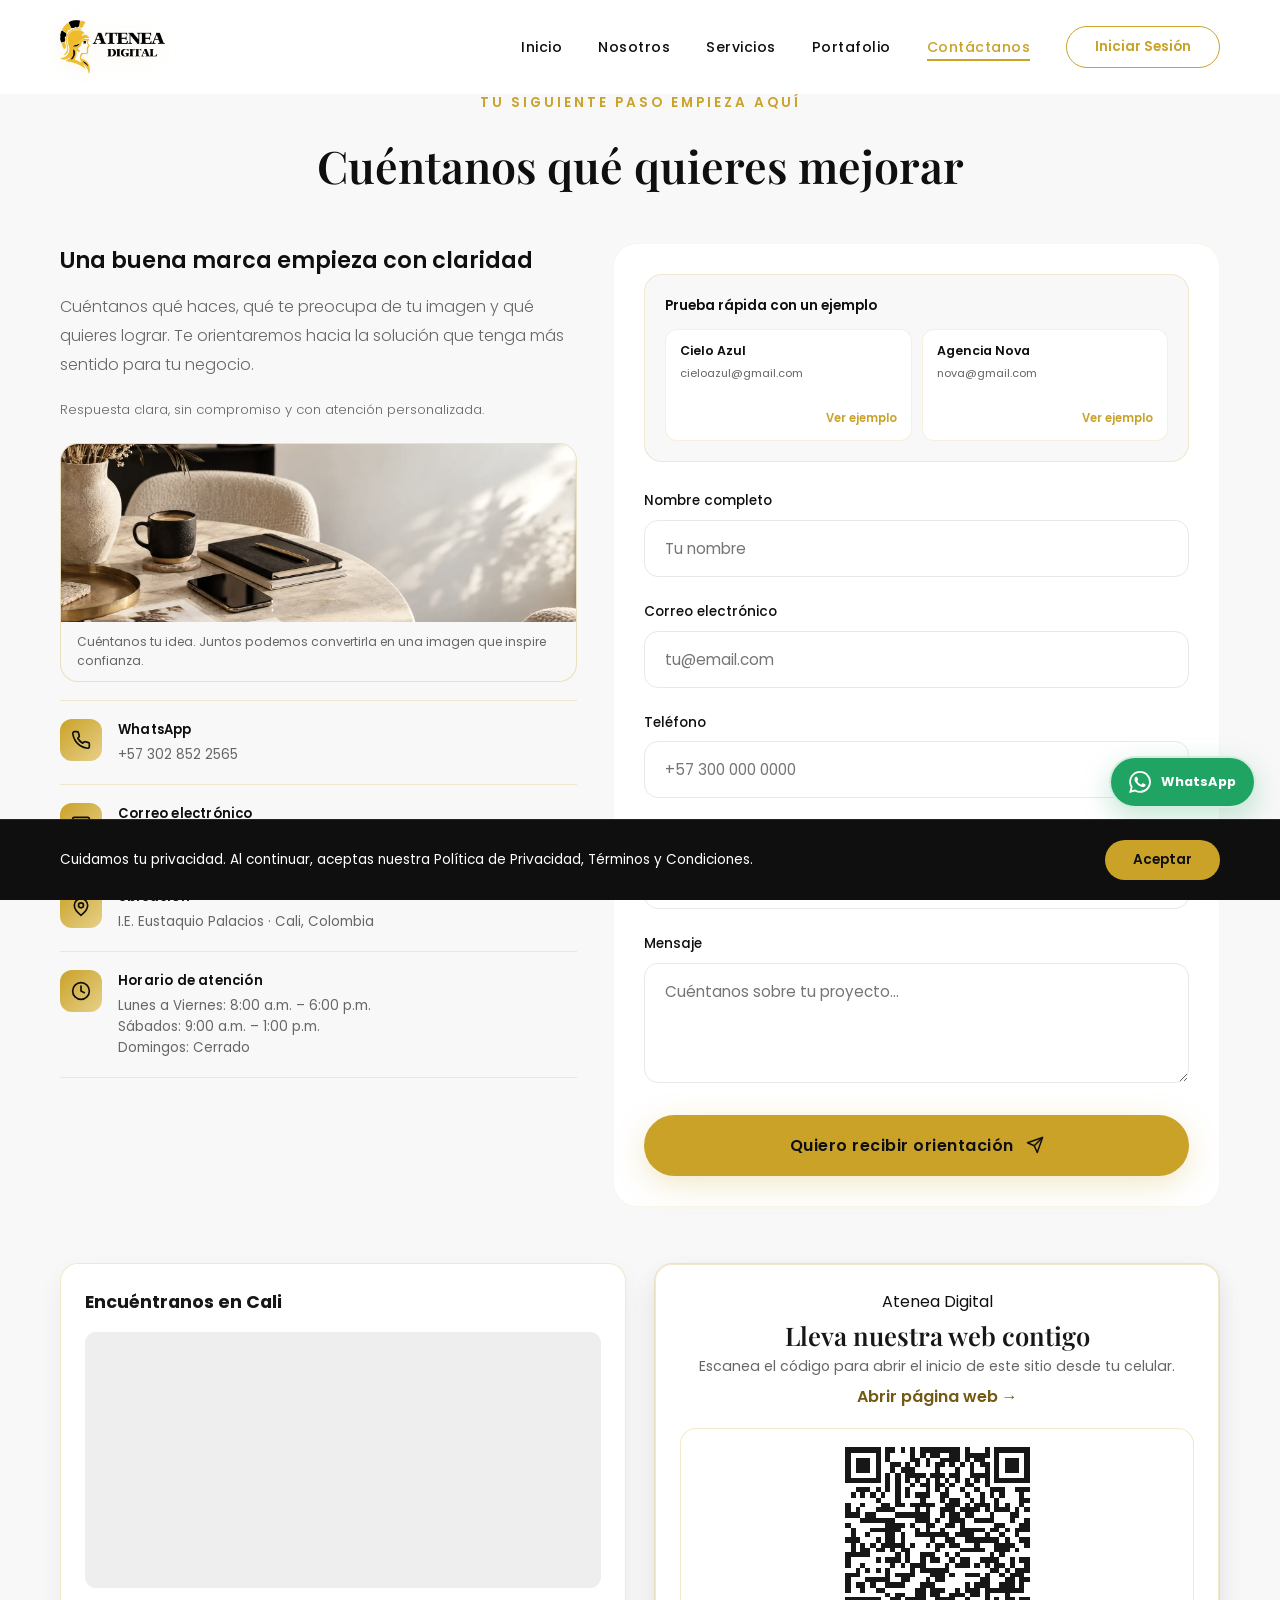
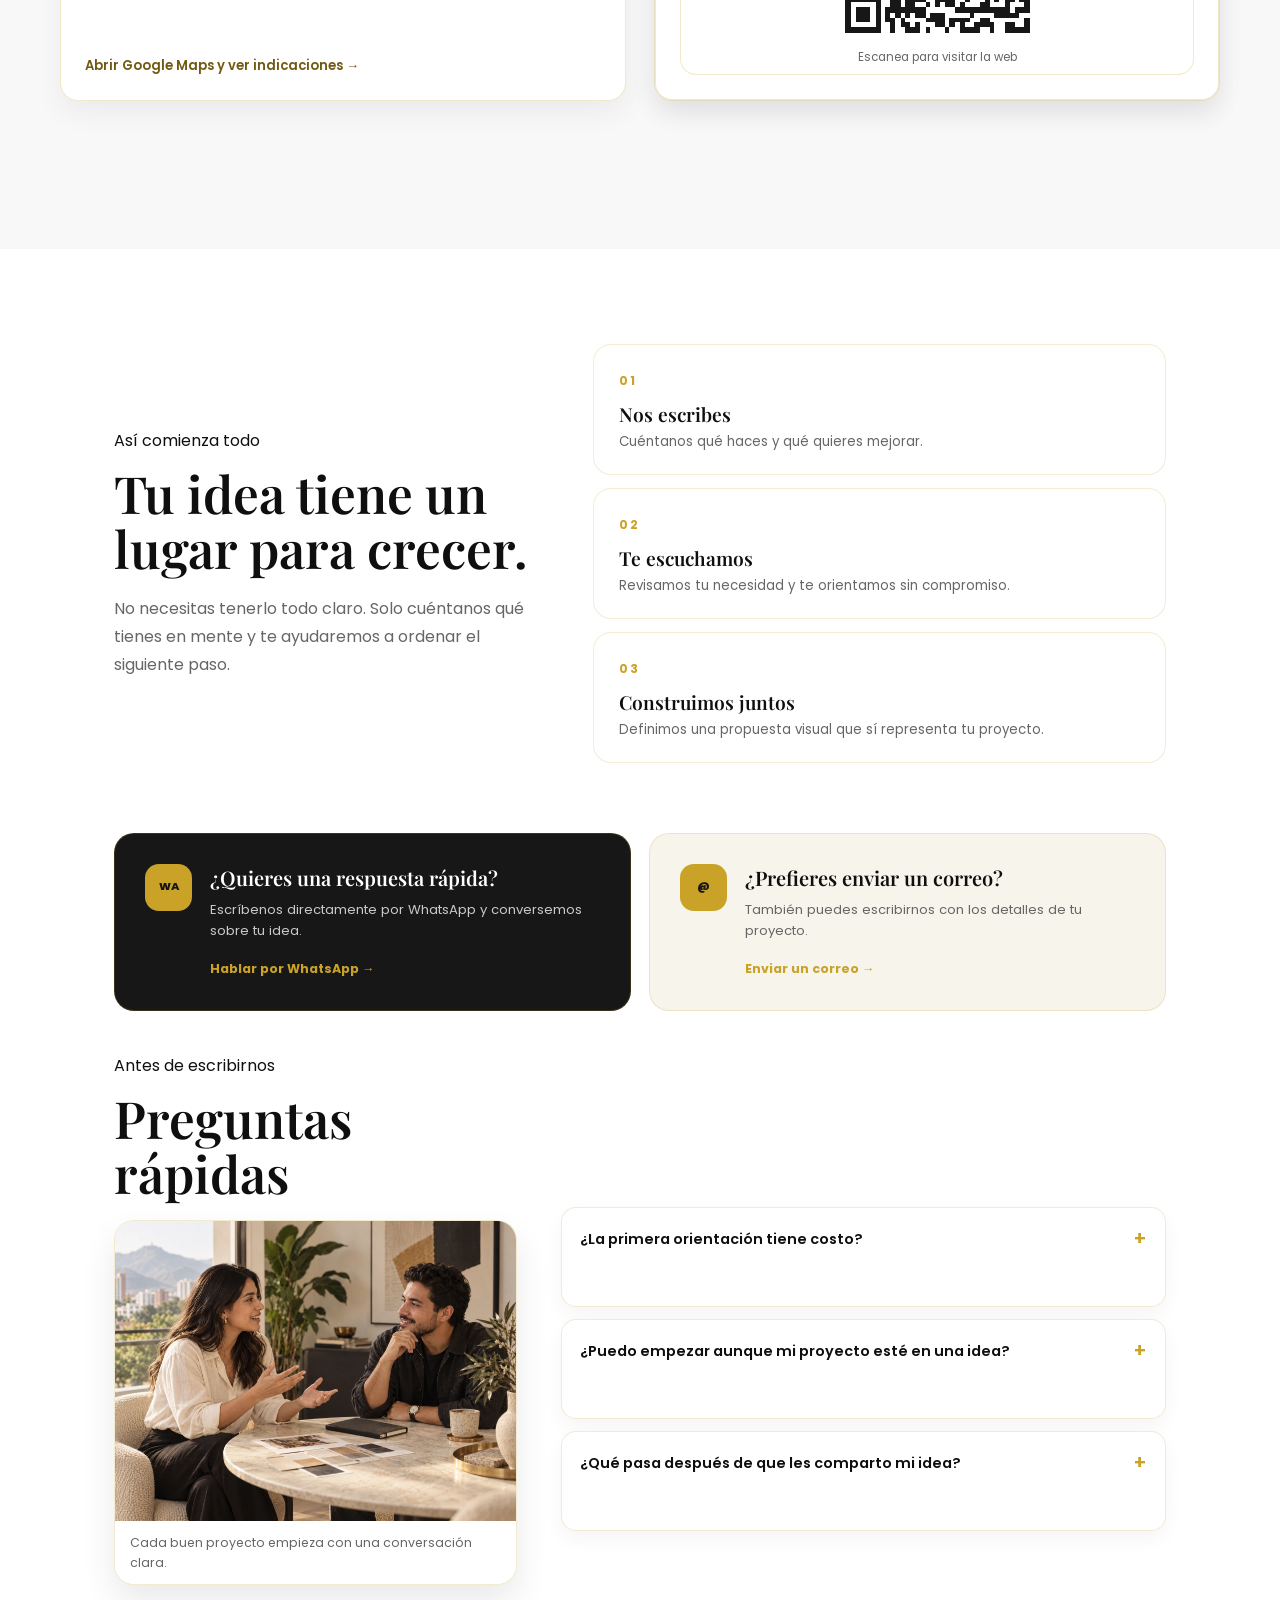
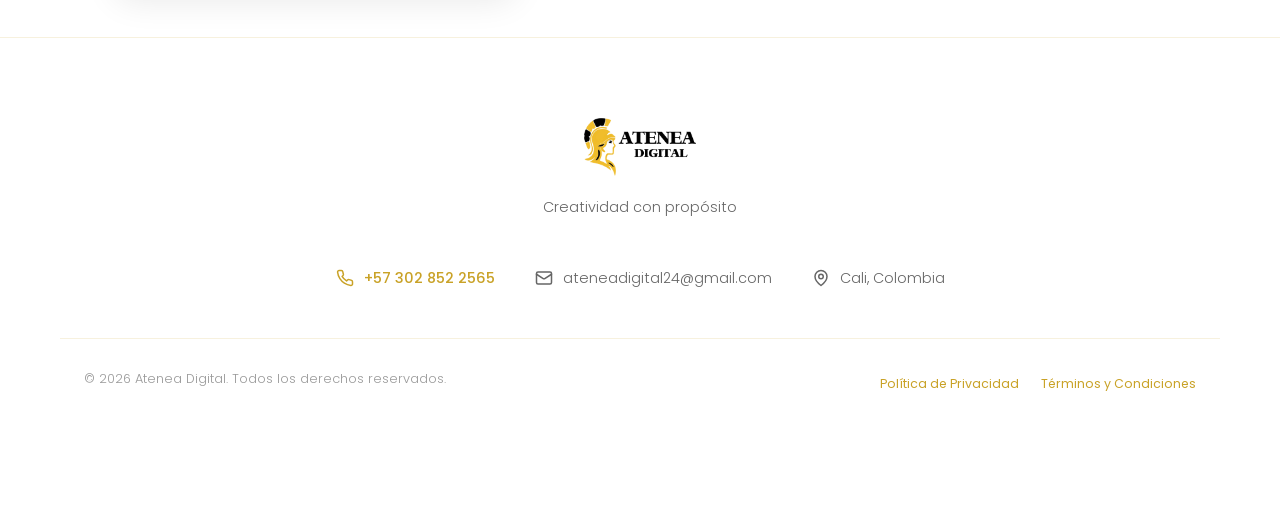
==== commit 3d2eab35: "final_actualización" ====
--- a/contactanos.html
+++ b/contactanos.html
@@ -1,212 +1,561 @@
-<!DOCTYPE html>
+<!doctype html>
 <html lang="es">
-<head>
-  <meta charset="UTF-8">
-  <meta name="viewport" content="width=device-width, initial-scale=1.0">
-  <title>Contáctanos | Atenea Digital</title>
-<link rel="icon" type="image/png" href="[data-uri]">
-  <link rel="stylesheet" href="css/style.css">
-</head>
-<body>
-
-  <!-- NAVBAR -->
-  <nav class="navbar" id="navbar" role="navigation" aria-label="Navegación principal">
-    <a href="index.html" class="logo-img-link" aria-label="Atenea Digital - Inicio">
-      <img src="img/01-atenea-logo.png" alt="Atenea Digital" class="logo-img">
-    </a>
-    <ul class="nav-links">
-      <li><a href="index.html">Inicio</a></li>
-      <li><a href="nosotros.html">Nosotros</a></li>
-      <li><a href="servicios.html">Servicios</a></li>
-      <li><a href="portafolio.html">Portafolio</a></li>
-      <li><a href="contactanos.html" class="active">Contáctanos</a></li>
-      <li><button class="btn-login" onclick="window.location.href='login.html'" aria-label="Iniciar sesión">Iniciar Sesión</button></li>
-    </ul>
-    <button class="menu-toggle" id="menuToggle" aria-label="Abrir menú">
-      <span></span><span></span><span></span>
+  <head>
+    <meta charset="UTF-8" />
+    <meta name="viewport" content="width=device-width, initial-scale=1.0" />
+    <title>Contáctanos | Atenea Digital</title>
+    <link rel="stylesheet" href="css/style.css" />
+  </head>
+  <body>
+    <!-- NAVBAR -->
+    <nav class="navbar" id="navbar" role="navigation" aria-label="Navegación principal">
+      <a href="index.html" class="logo-img-link" aria-label="Atenea Digital - Inicio">
+        <img src="assets/01-atenea-logo.png" alt="Atenea Digital" class="logo-img" />
+      </a>
+      <ul class="nav-links">
+        <li><a href="index.html">Inicio</a></li>
+        <li><a href="nosotros.html">Nosotros</a></li>
+        <li><a href="servicios.html">Servicios</a></li>
+        <li><a href="portafolio.html">Portafolio</a></li>
+        <li><a href="contactanos.html" class="active">Contáctanos</a></li>
+        <li>
+          <button
+            class="btn-login"
+            onclick="window.location.href='login.html'"
+            aria-label="Iniciar sesión"
+          >
+            Iniciar Sesión
+          </button>
+        </li>
+      </ul>
+      <button class="menu-toggle" id="menuToggle" aria-label="Abrir menú">
+        <span></span><span></span><span></span>
+      </button>
+    </nav>
+
+    <!-- MOBILE MENU -->
+    <div class="mobile-menu" id="mobileMenu">
+      <a href="index.html">Inicio</a>
+      <a href="nosotros.html">Nosotros</a>
+      <a href="servicios.html">Servicios</a>
+      <a href="portafolio.html">Portafolio</a>
+      <a href="contactanos.html" class="active">Contáctanos</a>
+      <button
+        class="btn-login"
+        onclick="window.location.href='login.html'"
+        aria-label="Iniciar sesión"
+      >
+        Iniciar Sesión
+      </button>
+    </div>
+
+    <!-- CONTACTO -->
+    <section class="contacto" id="contacto" aria-label="Formulario de contacto">
+      <div class="contacto-header fade-up">
+        <p class="contacto-label">Tu siguiente paso empieza aquí</p>
+        <h2 class="contacto-title">Cuéntanos qué quieres mejorar</h2>
+      </div>
+      <div class="contacto-grid">
+        <div class="contacto-info fade-up">
+          <h3>Una buena marca empieza con claridad</h3>
+          <p>
+            Cuéntanos qué haces, qué te preocupa de tu imagen y qué quieres lograr. Te orientaremos
+            hacia la solución que tenga más sentido para tu negocio.
+          </p>
+          <p class="contacto-note">Respuesta clara, sin compromiso y con atención personalizada.</p>
+          <figure class="contacto-visual fade-up">
+            <img
+              src="assets/06-contacto-editorial.webp"
+              alt="Reunión creativa para definir un proyecto de diseño"
+              loading="lazy"
+            />
+            <figcaption>
+              Cuéntanos tu idea. Juntos podemos convertirla en una imagen que inspire confianza.
+            </figcaption>
+          </figure>
+          <div class="contacto-items-grid">
+            <div class="contacto-item">
+              <div class="contacto-item-icon" aria-hidden="true">
+                <svg
+                  width="20"
+                  height="20"
+                  viewBox="0 0 24 24"
+                  fill="none"
+                  stroke="currentColor"
+                  stroke-width="2"
+                  stroke-linecap="round"
+                  stroke-linejoin="round"
+                >
+                  <path
+                    d="M22 16.92v3a2 2 0 0 1-2.18 2 19.79 19.79 0 0 1-8.63-3.07 19.5 19.5 0 0 1-6-6 19.79 19.79 0 0 1-3.07-8.67A2 2 0 0 1 4.11 2h3a2 2 0 0 1 2 1.72 12.84 12.84 0 0 0 .7 2.81 2 2 0 0 1-.45 2.11L8.09 9.91a16 16 0 0 0 6 6l1.27-1.27a2 2 0 0 1 2.11-.45 12.84 12.84 0 0 0 2.81.7A2 2 0 0 1 22 16.92z"
+                  />
+                </svg>
+              </div>
+              <div class="contacto-item-text">
+                <h4>WhatsApp</h4>
+                <span
+                  ><a href="https://wa.me/573028522565" target="_blank" rel="noopener noreferrer"
+                    >+57 302 852 2565</a
+                  ></span
+                >
+              </div>
+            </div>
+            <div class="contacto-item">
+              <div class="contacto-item-icon" aria-hidden="true">
+                <svg
+                  width="20"
+                  height="20"
+                  viewBox="0 0 24 24"
+                  fill="none"
+                  stroke="currentColor"
+                  stroke-width="2"
+                  stroke-linecap="round"
+                  stroke-linejoin="round"
+                >
+                  <rect x="2" y="4" width="20" height="16" rx="2" />
+                  <path d="m22 7-8.97 5.7a1.94 1.94 0 0 1-2.06 0L2 7" />
+                </svg>
+              </div>
+              <div class="contacto-item-text">
+                <h4>Correo electrónico</h4>
+                <span
+                  ><a href="mailto:ateneadigital24@gmail.com">ateneadigital24@gmail.com</a></span
+                >
+              </div>
+            </div>
+            <div class="contacto-item">
+              <div class="contacto-item-icon" aria-hidden="true">
+                <svg
+                  width="20"
+                  height="20"
+                  viewBox="0 0 24 24"
+                  fill="none"
+                  stroke="currentColor"
+                  stroke-width="2"
+                  stroke-linecap="round"
+                  stroke-linejoin="round"
+                >
+                  <path d="M20 10c0 6-8 12-8 12s-8-6-8-12a8 8 0 0 1 16 0Z" />
+                  <circle cx="12" cy="10" r="3" />
+                </svg>
+              </div>
+              <div class="contacto-item-text">
+                <h4>Ubicación</h4>
+                <span
+                  ><a
+                    class="school-map-link"
+                    href="https://www.google.com/maps/search/?api=1&query=Instituci%C3%B3n+Educativa+Eustaquio+Palacios%2C+Cali%2C+Colombia"
+                    target="_blank"
+                    rel="noopener noreferrer"
+                    >I.E. Eustaquio Palacios · Cali, Colombia</a
+                  ></span
+                >
+              </div>
+            </div>
+            <div class="contacto-item">
+              <div class="contacto-item-icon" aria-hidden="true">
+                <svg
+                  width="20"
+                  height="20"
+                  viewBox="0 0 24 24"
+                  fill="none"
+                  stroke="currentColor"
+                  stroke-width="2"
+                  stroke-linecap="round"
+                  stroke-linejoin="round"
+                >
+                  <circle cx="12" cy="12" r="10" />
+                  <polyline points="12 6 12 12 16 14" />
+                </svg>
+              </div>
+              <div class="contacto-item-text">
+                <h4>Horario de atención</h4>
+                <span>Lunes a Viernes: 8:00 a.m. – 6:00 p.m.</span>
+                <span>Sábados: 9:00 a.m. – 1:00 p.m.</span>
+                <span>Domingos: Cerrado</span>
+              </div>
+            </div>
+          </div>
+        </div>
+        <div class="contacto-form fade-up">
+          <div class="contact-demo-box" aria-label="Ejemplos de mensajes de contacto">
+            <p class="contact-demo-title">Prueba rápida con un ejemplo</p>
+            <div class="contact-demo-list">
+              <button type="button" class="contact-demo-button" data-demo-contact="cielo">
+                <span
+                  ><strong class="contact-demo-name">Cielo Azul</strong
+                  ><span class="contact-demo-email">cieloazul@gmail.com</span></span
+                ><span class="contact-demo-use">Ver ejemplo</span>
+              </button>
+              <button type="button" class="contact-demo-button" data-demo-contact="nova">
+                <span
+                  ><strong class="contact-demo-name">Agencia Nova</strong
+                  ><span class="contact-demo-email">nova@gmail.com</span></span
+                ><span class="contact-demo-use">Ver ejemplo</span>
+              </button>
+            </div>
+          </div>
+
+          <form id="contactForm" action="#" method="POST" novalidate>
+            <div class="form-group">
+              <label for="nombre">Nombre completo</label>
+              <input
+                type="text"
+                id="nombre"
+                name="nombre"
+                placeholder="Tu nombre"
+                required
+                aria-required="true"
+              />
+            </div>
+            <div class="form-group">
+              <label for="email">Correo electrónico</label>
+              <input
+                type="email"
+                id="email"
+                name="email"
+                placeholder="tu@email.com"
+                required
+                aria-required="true"
+              />
+            </div>
+            <div class="form-group">
+              <label for="telefono">Teléfono</label>
+              <input type="tel" id="telefono" name="telefono" placeholder="+57 300 000 0000" />
+            </div>
+            <div class="form-group">
+              <label for="proyecto">Tipo de proyecto</label>
+              <input
+                type="text"
+                id="proyecto"
+                name="proyecto"
+                placeholder="Logo, página web, identidad visual..."
+              />
+            </div>
+            <div class="form-group">
+              <label for="mensaje">Mensaje</label>
+              <textarea
+                id="mensaje"
+                name="mensaje"
+                placeholder="Cuéntanos sobre tu proyecto..."
+                required
+                aria-required="true"
+              ></textarea>
+            </div>
+            <button type="submit" class="btn-gold" style="width: 100%; justify-content: center">
+              Quiero recibir orientación
+              <svg
+                width="18"
+                height="18"
+                viewBox="0 0 24 24"
+                fill="none"
+                stroke="currentColor"
+                stroke-width="2"
+                stroke-linecap="round"
+                stroke-linejoin="round"
+              >
+                <path d="M22 2 11 13" />
+                <path d="m22 2-7 20-4-9-9-4 20-7z" />
+              </svg>
+            </button>
+          </form>
+        </div>
+        <div class="map-qr-pair" aria-label="Mapa y código QR de Atenea Digital">
+          <div class="school-map-card">
+            <h4>Encuéntranos en Cali</h4>
+            <iframe
+              title="Mapa de la I.E. Eustaquio Palacios, Cali, Colombia"
+              src="https://www.google.com/maps?q=Instituci%C3%B3n+Educativa+Eustaquio+Palacios%2C+Cali%2C+Colombia&output=embed"
+              loading="lazy"
+              referrerpolicy="no-referrer-when-downgrade"
+              allowfullscreen
+            ></iframe>
+            <a
+              href="https://www.google.com/maps/dir/?api=1&destination=Instituci%C3%B3n+Educativa+Eustaquio+Palacios%2C+Cali%2C+Colombia"
+              target="_blank"
+              rel="noopener noreferrer"
+              >Abrir Google Maps y ver indicaciones →</a
+            >
+          </div>
+          <section class="site-qr-section site-qr-inline" aria-labelledby="siteQrTitle">
+            <div class="site-qr-card">
+              <div>
+                <span class="eyebrow">Atenea Digital</span>
+                <h2 id="siteQrTitle">Lleva nuestra web contigo</h2>
+                <p>Escanea el código para abrir el inicio de este sitio desde tu celular.</p>
+                <a id="siteQrLink" href="index.html">Abrir página web →</a>
+              </div>
+              <div class="site-qr-frame">
+                <canvas
+                  id="siteQrCanvas"
+                  width="196"
+                  height="196"
+                  role="img"
+                  aria-label="Código QR que lleva al inicio de Atenea Digital"
+                ></canvas
+                ><span>Escanea para visitar la web</span>
+              </div>
+            </div>
+          </section>
+        </div>
+      </div>
+    </section>
+
+    <section class="contact-extra" aria-label="Cómo trabajamos al comenzar">
+      <div class="contact-extra-heading">
+        <span class="eyebrow">Así comienza todo</span>
+        <h2>Tu idea tiene un lugar para crecer.</h2>
+        <p>
+          No necesitas tenerlo todo claro. Solo cuéntanos qué tienes en mente y te ayudaremos a
+          ordenar el siguiente paso.
+        </p>
+      </div>
+      <div class="contact-steps">
+        <article>
+          <b>01</b>
+          <h3>Nos escribes</h3>
+          <p>Cuéntanos qué haces y qué quieres mejorar.</p>
+        </article>
+        <article>
+          <b>02</b>
+          <h3>Te escuchamos</h3>
+          <p>Revisamos tu necesidad y te orientamos sin compromiso.</p>
+        </article>
+        <article>
+          <b>03</b>
+          <h3>Construimos juntos</h3>
+          <p>Definimos una propuesta visual que sí representa tu proyecto.</p>
+        </article>
+      </div>
+    </section>
+
+    <section class="contact-shortcuts" aria-label="Canales directos de contacto">
+      <div class="shortcut-card shortcut-whatsapp">
+        <span class="shortcut-icon">WA</span>
+        <div>
+          <h3>¿Quieres una respuesta rápida?</h3>
+          <p>Escríbenos directamente por WhatsApp y conversemos sobre tu idea.</p>
+          <a
+            href="https://wa.me/573028522565?text=Hola%20Atenea%20Digital%2C%20quiero%20recibir%20orientaci%C3%B3n%20sobre%20mi%20proyecto"
+            target="_blank"
+            rel="noopener noreferrer"
+            >Hablar por WhatsApp →</a
+          >
+        </div>
+      </div>
+      <div class="shortcut-card">
+        <span class="shortcut-icon">@</span>
+        <div>
+          <h3>¿Prefieres enviar un correo?</h3>
+          <p>También puedes escribirnos con los detalles de tu proyecto.</p>
+          <a href="mailto:ateneadigital24@gmail.com">Enviar un correo →</a>
+        </div>
+      </div>
+    </section>
+
+    <section class="contacto-preguntas" aria-label="Preguntas rápidas sobre el contacto">
+      <div class="contacto-preguntas-intro">
+        <span class="eyebrow">Antes de escribirnos</span>
+        <h2>Preguntas rápidas</h2>
+        <figure class="contacto-preguntas-imagen">
+          <img
+            src="assets/36-contacto-conversacion.webp"
+            alt="Dos profesionales creativos conversan durante la planeación de un proyecto"
+            loading="lazy"
+          />
+          <figcaption>Cada buen proyecto empieza con una conversación clara.</figcaption>
+        </figure>
+      </div>
+      <div class="contacto-preguntas-lista">
+        <details>
+          <summary>¿La primera orientación tiene costo?</summary>
+          <p>
+            No. La primera conversación para conocerte, escuchar tu idea y entender qué necesitas es
+            gratuita y sin compromiso. Si luego quieres una asesoría más profunda, te contamos su
+            alcance y valor antes de empezar.
+          </p>
+        </details>
+        <details>
+          <summary>¿Puedo empezar aunque mi proyecto esté en una idea?</summary>
+          <p>
+            Sí. Puedes llegar con una idea inicial, algunas referencias o solo una inquietud. Te
+            ayudamos a organizar lo que tienes en mente y a definir un primer paso claro para
+            convertirlo en una propuesta.
+          </p>
+        </details>
+        <details>
+          <summary>¿Qué pasa después de que les comparto mi idea?</summary>
+          <p>
+            Revisamos tus objetivos y lo que necesita tu proyecto, luego te sugerimos una ruta de
+            trabajo con opciones y tiempos. Tú decides si avanzamos; no comenzamos nada sin
+            conversarlo y confirmarlo contigo.
+          </p>
+        </details>
+      </div>
+    </section>
+
+    <!-- FOOTER -->
+    <footer class="footer" role="contentinfo">
+      <div class="footer-content">
+        <img src="assets/01-atenea-logo.png" alt="Atenea Digital" class="footer-logo-img" />
+        <p class="footer-tagline">Creatividad con propósito</p>
+
+        <div class="footer-contact">
+          <div class="footer-contact-item gold">
+            <svg
+              viewBox="0 0 24 24"
+              fill="none"
+              stroke="currentColor"
+              stroke-width="2"
+              stroke-linecap="round"
+              stroke-linejoin="round"
+              aria-hidden="true"
+            >
+              <path
+                d="M22 16.92v3a2 2 0 0 1-2.18 2 19.79 19.79 0 0 1-8.63-3.07 19.5 19.5 0 0 1-6-6 19.79 19.79 0 0 1-3.07-8.67A2 2 0 0 1 4.11 2h3a2 2 0 0 1 2 1.72 12.84 12.84 0 0 0 .7 2.81 2 2 0 0 1-.45 2.11L8.09 9.91a16 16 0 0 0 6 6l1.27-1.27a2 2 0 0 1 2.11-.45 12.84 12.84 0 0 0 2.81.7A2 2 0 0 1 22 16.92z"
+              />
+            </svg>
+            <a href="https://wa.me/573028522565" target="_blank" rel="noopener noreferrer"
+              >+57 302 852 2565</a
+            >
+          </div>
+          <div class="footer-contact-item">
+            <svg
+              viewBox="0 0 24 24"
+              fill="none"
+              stroke="currentColor"
+              stroke-width="2"
+              stroke-linecap="round"
+              stroke-linejoin="round"
+              aria-hidden="true"
+            >
+              <rect x="2" y="4" width="20" height="16" rx="2" />
+              <path d="m22 7-8.97 5.7a1.94 1.94 0 0 1-2.06 0L2 7" />
+            </svg>
+            <a href="mailto:ateneadigital24@gmail.com">ateneadigital24@gmail.com</a>
+          </div>
+          <div class="footer-contact-item">
+            <svg
+              viewBox="0 0 24 24"
+              fill="none"
+              stroke="currentColor"
+              stroke-width="2"
+              stroke-linecap="round"
+              stroke-linejoin="round"
+              aria-hidden="true"
+            >
+              <path d="M20 10c0 6-8 12-8 12s-8-6-8-12a8 8 0 0 1 16 0Z" />
+              <circle cx="12" cy="10" r="3" />
+            </svg>
+            Cali, Colombia
+          </div>
+        </div>
+        <div class="footer-bottom">
+          <p>&copy; 2026 Atenea Digital. Todos los derechos reservados.</p>
+          <div class="footer-legal" aria-label="Información legal">
+            <a href="#privacyInfo" data-legal-modal="privacyInfo">Política de Privacidad</a
+            ><a href="#termsInfo" data-legal-modal="termsInfo">Términos y Condiciones</a>
+          </div>
+        </div>
+      </div>
+    </footer>
+
+    <div
+      class="legal-modal"
+      id="privacyInfo"
+      role="dialog"
+      aria-modal="true"
+      aria-labelledby="privacyInfoTitle"
+      aria-hidden="true"
+    >
+      <div class="legal-modal-card">
+        <button
+          class="legal-modal-close"
+          type="button"
+          data-close-legal
+          aria-label="Cerrar Política de Privacidad"
+        >
+          &times;</button
+        ><span class="eyebrow">Atenea Digital</span>
+        <h2 id="privacyInfoTitle">Política de Privacidad</h2>
+        <p>
+          Respetamos tu privacidad y usamos la información que compartes únicamente para gestionar
+          tu cuenta, responder tus mensajes y mejorar nuestra atención.
+        </p>
+        <p>
+          No vendemos tus datos personales a terceros. Puedes solicitar la actualización o
+          eliminación de tu información comunicándote con Atenea Digital.
+        </p>
+      </div>
+    </div>
+    <div
+      class="legal-modal"
+      id="termsInfo"
+      role="dialog"
+      aria-modal="true"
+      aria-labelledby="termsInfoTitle"
+      aria-hidden="true"
+    >
+      <div class="legal-modal-card">
+        <button
+          class="legal-modal-close"
+          type="button"
+          data-close-legal
+          aria-label="Cerrar Términos y Condiciones"
+        >
+          &times;</button
+        ><span class="eyebrow">Atenea Digital</span>
+        <h2 id="termsInfoTitle">Términos y Condiciones</h2>
+        <p>
+          Al usar este sitio te comprometes a navegar de forma responsable y respetuosa, sin afectar
+          su funcionamiento o seguridad.
+        </p>
+        <p>
+          Los contenidos, imágenes y servicios pertenecen a Atenea Digital o se usan con
+          autorización. Las propuestas y alcances de cada proyecto se confirman directamente con
+          nuestro equipo.
+        </p>
+      </div>
+    </div>
+    <div class="privacy-banner" id="privacyBanner" role="dialog" aria-label="Aviso de privacidad">
+      <p>
+        Cuidamos tu privacidad. Al continuar, aceptas nuestra Política de Privacidad, Términos y
+        Condiciones.
+      </p>
+      <button class="privacy-btn" id="privacyAccept" aria-label="Aceptar aviso de privacidad">
+        Aceptar
+      </button>
+    </div>
+
+    <button class="back-to-top" id="backToTop" aria-label="Volver arriba">
+      <svg
+        width="20"
+        height="20"
+        viewBox="0 0 24 24"
+        fill="none"
+        stroke="currentColor"
+        stroke-width="2"
+        stroke-linecap="round"
+        stroke-linejoin="round"
+      >
+        <path d="m18 15-6-6-6 6" />
+      </svg>
     </button>
-  </nav>
-
-  <!-- MOBILE MENU -->
-  <div class="mobile-menu" id="mobileMenu">
-    <a href="index.html">Inicio</a>
-    <a href="nosotros.html">Nosotros</a>
-    <a href="servicios.html">Servicios</a>
-    <a href="portafolio.html">Portafolio</a>
-    <a href="contactanos.html" class="active">Contáctanos</a>
-    <button class="btn-login" onclick="window.location.href='login.html'" aria-label="Iniciar sesión">Iniciar Sesión</button>
-  </div>
-
-  <!-- CONTACTO -->
-  <section class="contacto" id="contacto" aria-label="Formulario de contacto">
-    <div class="contacto-header fade-up">
-      <p class="contacto-label">Tu siguiente paso empieza aquí</p>
-      <h2 class="contacto-title">Cuéntanos qué quieres mejorar</h2>
-    </div>
-    <div class="contacto-grid">
-      <div class="contacto-info fade-up">
-        <h3>Una buena marca empieza con claridad</h3>
-        <p>Cuéntanos qué haces, qué te preocupa de tu imagen y qué quieres lograr. Te orientaremos hacia la solución que tenga más sentido para tu negocio.</p>
-        <p class="contacto-note">Respuesta clara, sin compromiso y con atención personalizada.</p>
-        <figure class="contacto-visual fade-up">
-          <img src="img/06-contacto-editorial.webp" alt="Reunión creativa para definir un proyecto de diseño" loading="lazy">
-          <figcaption>Cuéntanos tu idea. Juntos podemos convertirla en una imagen que inspire confianza.</figcaption>
-        </figure>
-        <div class="contacto-items-grid">
-        <div class="contacto-item">
-          <div class="contacto-item-icon" aria-hidden="true">
-            <svg width="20" height="20" viewBox="0 0 24 24" fill="none" stroke="currentColor" stroke-width="2" stroke-linecap="round" stroke-linejoin="round"><path d="M22 16.92v3a2 2 0 0 1-2.18 2 19.79 19.79 0 0 1-8.63-3.07 19.5 19.5 0 0 1-6-6 19.79 19.79 0 0 1-3.07-8.67A2 2 0 0 1 4.11 2h3a2 2 0 0 1 2 1.72 12.84 12.84 0 0 0 .7 2.81 2 2 0 0 1-.45 2.11L8.09 9.91a16 16 0 0 0 6 6l1.27-1.27a2 2 0 0 1 2.11-.45 12.84 12.84 0 0 0 2.81.7A2 2 0 0 1 22 16.92z"/></svg>
-          </div>
-          <div class="contacto-item-text">
-            <h4>WhatsApp</h4>
-            <span><a href="https://wa.me/573028522565" target="_blank" rel="noopener noreferrer">+57 302 852 2565</a></span>
-          </div>
-        </div>
-        <div class="contacto-item">
-          <div class="contacto-item-icon" aria-hidden="true">
-            <svg width="20" height="20" viewBox="0 0 24 24" fill="none" stroke="currentColor" stroke-width="2" stroke-linecap="round" stroke-linejoin="round"><rect x="2" y="4" width="20" height="16" rx="2"/><path d="m22 7-8.97 5.7a1.94 1.94 0 0 1-2.06 0L2 7"/></svg>
-          </div>
-          <div class="contacto-item-text">
-            <h4>Correo electrónico</h4>
-            <span><a href="mailto:ateneadigital24@gmail.com">ateneadigital24@gmail.com</a></span>
-          </div>
-        </div>
-        <div class="contacto-item">
-          <div class="contacto-item-icon" aria-hidden="true">
-            <svg width="20" height="20" viewBox="0 0 24 24" fill="none" stroke="currentColor" stroke-width="2" stroke-linecap="round" stroke-linejoin="round"><path d="M20 10c0 6-8 12-8 12s-8-6-8-12a8 8 0 0 1 16 0Z"/><circle cx="12" cy="10" r="3"/></svg>
-          </div>
-          <div class="contacto-item-text">
-            <h4>Ubicación</h4>
-            <span><a class="school-map-link" href="https://www.google.com/maps/search/?api=1&query=Instituci%C3%B3n+Educativa+Eustaquio+Palacios%2C+Cali%2C+Colombia" target="_blank" rel="noopener noreferrer">I.E. Eustaquio Palacios · Cali, Colombia</a></span>
-          </div>
-        </div>
-        <div class="contacto-item">
-          <div class="contacto-item-icon" aria-hidden="true">
-            <svg width="20" height="20" viewBox="0 0 24 24" fill="none" stroke="currentColor" stroke-width="2" stroke-linecap="round" stroke-linejoin="round"><circle cx="12" cy="12" r="10"/><polyline points="12 6 12 12 16 14"/></svg>
-          </div>
-          <div class="contacto-item-text">
-            <h4>Horario de atención</h4>
-            <span>Lunes a Viernes: 8:00 a.m. – 6:00 p.m.</span>
-            <span>Sábados: 9:00 a.m. – 1:00 p.m.</span>
-            <span>Domingos: Cerrado</span>
-          </div>
-        </div>
-        </div>
-      </div>
-      <div class="contacto-form fade-up">
-        <div class="contact-demo-box" aria-label="Ejemplos de mensajes de contacto">
-          <p class="contact-demo-title">Prueba rápida con un ejemplo</p>
-          <div class="contact-demo-list">
-            <button type="button" class="contact-demo-button" data-demo-contact="cielo"><span><strong class="contact-demo-name">Cielo Azul</strong><span class="contact-demo-email">cieloazul@gmail.com</span></span><span class="contact-demo-use">Ver ejemplo</span></button>
-            <button type="button" class="contact-demo-button" data-demo-contact="nova"><span><strong class="contact-demo-name">Agencia Nova</strong><span class="contact-demo-email">nova@gmail.com</span></span><span class="contact-demo-use">Ver ejemplo</span></button>
-          </div>
-        </div>
-
-        <form id="contactForm" action="#" method="POST" novalidate>
-          <div class="form-group">
-            <label for="nombre">Nombre completo</label>
-            <input type="text" id="nombre" name="nombre" placeholder="Tu nombre" required aria-required="true">
-          </div>
-          <div class="form-group">
-            <label for="email">Correo electrónico</label>
-            <input type="email" id="email" name="email" placeholder="tu@email.com" required aria-required="true">
-          </div>
-          <div class="form-group">
-            <label for="telefono">Teléfono</label>
-            <input type="tel" id="telefono" name="telefono" placeholder="+57 300 000 0000">
-          </div>
-          <div class="form-group">
-            <label for="proyecto">Tipo de proyecto</label>
-            <input type="text" id="proyecto" name="proyecto" placeholder="Logo, página web, identidad visual...">
-          </div>
-          <div class="form-group">
-            <label for="mensaje">Mensaje</label>
-            <textarea id="mensaje" name="mensaje" placeholder="Cuéntanos sobre tu proyecto..." required aria-required="true"></textarea>
-          </div>
-          <button type="submit" class="btn-gold" style="width:100%;justify-content:center;">
-            Quiero recibir orientación
-            <svg width="18" height="18" viewBox="0 0 24 24" fill="none" stroke="currentColor" stroke-width="2" stroke-linecap="round" stroke-linejoin="round"><path d="M22 2 11 13"/><path d="m22 2-7 20-4-9-9-4 20-7z"/></svg>
-          </button>
-        </form>
-      </div>
-      <div class="map-qr-pair" aria-label="Mapa y código QR de Atenea Digital">
-        <div class="school-map-card">
-          <h4>Encuéntranos en Cali</h4>
-          <iframe title="Mapa de la I.E. Eustaquio Palacios, Cali, Colombia" src="https://www.google.com/maps?q=Instituci%C3%B3n+Educativa+Eustaquio+Palacios%2C+Cali%2C+Colombia&output=embed" loading="lazy" referrerpolicy="no-referrer-when-downgrade" allowfullscreen></iframe>
-          <a href="https://www.google.com/maps/dir/?api=1&destination=Instituci%C3%B3n+Educativa+Eustaquio+Palacios%2C+Cali%2C+Colombia" target="_blank" rel="noopener noreferrer">Abrir Google Maps y ver indicaciones →</a>
-        </div>
-        <section class="site-qr-section site-qr-inline" aria-labelledby="siteQrTitle">
-          <div class="site-qr-card">
-            <div><span class="eyebrow">Atenea Digital</span><h2 id="siteQrTitle">Lleva nuestra web contigo</h2><p>Escanea el código para abrir el inicio de este sitio desde tu celular.</p><a id="siteQrLink" href="index.html">Abrir página web →</a></div>
-            <div class="site-qr-frame"><canvas id="siteQrCanvas" width="196" height="196" role="img" aria-label="Código QR que lleva al inicio de Atenea Digital"></canvas><span>Escanea para visitar la web</span></div>
-          </div>
-        </section>
-      </div>
-    </div>
-  </section>
-
-    <section class="contact-extra" aria-label="Cómo trabajamos al comenzar"><div class="contact-extra-heading"><span class="eyebrow">Así comienza todo</span><h2>Tu idea tiene un lugar para crecer.</h2><p>No necesitas tenerlo todo claro. Solo cuéntanos qué tienes en mente y te ayudaremos a ordenar el siguiente paso.</p></div><div class="contact-steps"><article><b>01</b><h3>Nos escribes</h3><p>Cuéntanos qué haces y qué quieres mejorar.</p></article><article><b>02</b><h3>Te escuchamos</h3><p>Revisamos tu necesidad y te orientamos sin compromiso.</p></article><article><b>03</b><h3>Construimos juntos</h3><p>Definimos una propuesta visual que sí representa tu proyecto.</p></article></div></section>
-
-  <section class="contact-shortcuts" aria-label="Canales directos de contacto"><div class="shortcut-card shortcut-whatsapp"><span class="shortcut-icon">WA</span><div><h3>¿Quieres una respuesta rápida?</h3><p>Escríbenos directamente por WhatsApp y conversemos sobre tu idea.</p><a href="https://wa.me/573028522565?text=Hola%20Atenea%20Digital%2C%20quiero%20recibir%20orientaci%C3%B3n%20sobre%20mi%20proyecto" target="_blank" rel="noopener noreferrer">Hablar por WhatsApp →</a></div></div><div class="shortcut-card"><span class="shortcut-icon">@</span><div><h3>¿Prefieres enviar un correo?</h3><p>También puedes escribirnos con los detalles de tu proyecto.</p><a href="mailto:ateneadigital24@gmail.com">Enviar un correo →</a></div></div></section>
-
-  <section class="contact-faq" aria-label="Preguntas rápidas sobre el contacto">
-    <div class="contact-faq-intro">
-      <span class="eyebrow">Antes de escribirnos</span>
-      <h2>Preguntas rápidas</h2>
-      <figure class="contact-faq-visual">
-        <img src="img/36-contacto-conversacion.webp" alt="Dos profesionales creativos conversan durante la planeación de un proyecto" loading="lazy">
-        <figcaption>Cada buen proyecto empieza con una conversación clara.</figcaption>
-      </figure>
-    </div>
-    <div class="contact-faq-list">
-      <details><summary>¿La primera orientación tiene costo?</summary><p>No. La primera conversación para conocerte, escuchar tu idea y entender qué necesitas es gratuita y sin compromiso. Si luego quieres una asesoría más profunda, te contamos su alcance y valor antes de empezar.</p></details>
-      <details><summary>¿Puedo empezar aunque mi proyecto esté en una idea?</summary><p>Sí. Puedes llegar con una idea inicial, algunas referencias o solo una inquietud. Te ayudamos a organizar lo que tienes en mente y a definir un primer paso claro para convertirlo en una propuesta.</p></details>
-      <details><summary>¿Qué pasa después de que les comparto mi idea?</summary><p>Revisamos tus objetivos y lo que necesita tu proyecto, luego te sugerimos una ruta de trabajo con opciones y tiempos. Tú decides si avanzamos; no comenzamos nada sin conversarlo y confirmarlo contigo.</p></details>
-    </div>
-  </section>
-
-
-  <!-- FOOTER -->
-  <footer class="footer" role="contentinfo">
-    <div class="footer-content">
-      <img src="img/01-atenea-logo.png" alt="Atenea Digital" class="footer-logo-img">
-      <p class="footer-tagline">Creatividad con propósito</p>
-
-      <div class="footer-contact">
-        <div class="footer-contact-item gold">
-          <svg viewBox="0 0 24 24" fill="none" stroke="currentColor" stroke-width="2" stroke-linecap="round" stroke-linejoin="round" aria-hidden="true"><path d="M22 16.92v3a2 2 0 0 1-2.18 2 19.79 19.79 0 0 1-8.63-3.07 19.5 19.5 0 0 1-6-6 19.79 19.79 0 0 1-3.07-8.67A2 2 0 0 1 4.11 2h3a2 2 0 0 1 2 1.72 12.84 12.84 0 0 0 .7 2.81 2 2 0 0 1-.45 2.11L8.09 9.91a16 16 0 0 0 6 6l1.27-1.27a2 2 0 0 1 2.11-.45 12.84 12.84 0 0 0 2.81.7A2 2 0 0 1 22 16.92z"/></svg>
-          <a href="https://wa.me/573028522565" target="_blank" rel="noopener noreferrer">+57 302 852 2565</a>
-        </div>
-        <div class="footer-contact-item">
-          <svg viewBox="0 0 24 24" fill="none" stroke="currentColor" stroke-width="2" stroke-linecap="round" stroke-linejoin="round" aria-hidden="true"><rect x="2" y="4" width="20" height="16" rx="2"/><path d="m22 7-8.97 5.7a1.94 1.94 0 0 1-2.06 0L2 7"/></svg>
-          <a href="mailto:ateneadigital24@gmail.com">ateneadigital24@gmail.com</a>
-        </div>
-        <div class="footer-contact-item">
-          <svg viewBox="0 0 24 24" fill="none" stroke="currentColor" stroke-width="2" stroke-linecap="round" stroke-linejoin="round" aria-hidden="true"><path d="M20 10c0 6-8 12-8 12s-8-6-8-12a8 8 0 0 1 16 0Z"/><circle cx="12" cy="10" r="3"/></svg>
-          Cali, Colombia
-        </div>
-      </div>
-      <div class="footer-bottom">
-        <p>&copy; 2026 Atenea Digital. Todos los derechos reservados.</p>
-        <div class="footer-legal" aria-label="Información legal"><a href="#privacyInfo" data-legal-modal="privacyInfo">Política de Privacidad</a><a href="#termsInfo" data-legal-modal="termsInfo">Términos y Condiciones</a></div>
-
-      </div>
-    </div>
-  </footer>
-
-  <div class="legal-modal" id="privacyInfo" role="dialog" aria-modal="true" aria-labelledby="privacyInfoTitle" aria-hidden="true"><div class="legal-modal-card"><button class="legal-modal-close" type="button" data-close-legal aria-label="Cerrar Política de Privacidad">&times;</button><span class="eyebrow">Atenea Digital</span><h2 id="privacyInfoTitle">Política de Privacidad</h2><p>Respetamos tu privacidad y usamos la información que compartes únicamente para gestionar tu cuenta, responder tus mensajes y mejorar nuestra atención.</p><p>No vendemos tus datos personales a terceros. Puedes solicitar la actualización o eliminación de tu información comunicándote con Atenea Digital.</p></div></div><div class="legal-modal" id="termsInfo" role="dialog" aria-modal="true" aria-labelledby="termsInfoTitle" aria-hidden="true"><div class="legal-modal-card"><button class="legal-modal-close" type="button" data-close-legal aria-label="Cerrar Términos y Condiciones">&times;</button><span class="eyebrow">Atenea Digital</span><h2 id="termsInfoTitle">Términos y Condiciones</h2><p>Al usar este sitio te comprometes a navegar de forma responsable y respetuosa, sin afectar su funcionamiento o seguridad.</p><p>Los contenidos, imágenes y servicios pertenecen a Atenea Digital o se usan con autorización. Las propuestas y alcances de cada proyecto se confirman directamente con nuestro equipo.</p></div></div>
-  <div class="privacy-banner" id="privacyBanner" role="dialog" aria-label="Aviso de privacidad">
-    <p>Cuidamos tu privacidad. Al continuar, aceptas nuestra Política de Privacidad, Términos y Condiciones.</p>
-    <button class="privacy-btn" id="privacyAccept" aria-label="Aceptar aviso de privacidad">Aceptar</button>
-  </div>
-
-  <button class="back-to-top" id="backToTop" aria-label="Volver arriba">
-    <svg width="20" height="20" viewBox="0 0 24 24" fill="none" stroke="currentColor" stroke-width="2" stroke-linecap="round" stroke-linejoin="round"><path d="m18 15-6-6-6 6"/></svg>
-  </button>
 
     <script src="js/main.js"></script>
-  <script src="js/qr-code.js"></script>
-  <script src="js/site-qr.js"></script>
-<a class="floating-whatsapp" href="https://wa.me/573028522565?text=Hola%20Atenea%20Digital%2C%20quiero%20hablar%20sobre%20mi%20proyecto" target="_blank" rel="noopener noreferrer" aria-label="Escribir por WhatsApp"><svg viewBox="0 0 24 24" aria-hidden="true"><path d="M20.5 3.5A11.8 11.8 0 0 0 12.08 0C5.55 0 .24 5.3.24 11.84c0 2.09.55 4.13 1.6 5.92L.14 24l6.39-1.67a11.82 11.82 0 0 0 5.55 1.41h.01c6.53 0 11.84-5.31 11.84-11.84 0-3.17-1.23-6.14-3.43-8.4ZM12.09 21.7h-.01a9.83 9.83 0 0 1-5.01-1.37l-.36-.21-3.79.99 1.01-3.69-.23-.38a9.84 9.84 0 0 1-1.51-5.2C2.19 6.4 6.63 1.96 12.08 1.96c2.64 0 5.12 1.03 6.98 2.89a9.82 9.82 0 0 1 2.88 6.99c0 5.45-4.43 9.86-9.85 9.86Zm5.41-7.39c-.3-.15-1.77-.87-2.04-.97-.27-.1-.47-.15-.67.15-.2.3-.77.97-.95 1.17-.17.2-.35.22-.65.07-.3-.15-1.27-.47-2.42-1.5-.89-.79-1.49-1.77-1.67-2.07-.17-.3-.02-.46.13-.61.13-.13.3-.35.45-.52.15-.17.2-.3.3-.5.1-.2.05-.37-.02-.52-.07-.15-.67-1.62-.92-2.22-.24-.58-.49-.5-.67-.51h-.57c-.2 0-.52.07-.8.37-.27.3-1.04 1.02-1.04 2.49s1.07 2.89 1.22 3.09c.15.2 2.1 3.2 5.08 4.49.71.31 1.26.49 1.69.63.71.23 1.35.2 1.86.12.57-.08 1.77-.72 2.02-1.42.25-.7.25-1.3.17-1.42-.07-.12-.27-.2-.57-.35Z"/></svg><span>WhatsApp</span></a>
-</body>
+    <script src="js/qr-code.js"></script>
+    <script src="js/site-qr.js"></script>
+    <a
+      class="floating-whatsapp"
+      href="https://wa.me/573028522565?text=Hola%20Atenea%20Digital%2C%20quiero%20hablar%20sobre%20mi%20proyecto"
+      target="_blank"
+      rel="noopener noreferrer"
+      aria-label="Escribir por WhatsApp"
+      ><svg viewBox="0 0 24 24" aria-hidden="true">
+        <path
+          d="M20.5 3.5A11.8 11.8 0 0 0 12.08 0C5.55 0 .24 5.3.24 11.84c0 2.09.55 4.13 1.6 5.92L.14 24l6.39-1.67a11.82 11.82 0 0 0 5.55 1.41h.01c6.53 0 11.84-5.31 11.84-11.84 0-3.17-1.23-6.14-3.43-8.4ZM12.09 21.7h-.01a9.83 9.83 0 0 1-5.01-1.37l-.36-.21-3.79.99 1.01-3.69-.23-.38a9.84 9.84 0 0 1-1.51-5.2C2.19 6.4 6.63 1.96 12.08 1.96c2.64 0 5.12 1.03 6.98 2.89a9.82 9.82 0 0 1 2.88 6.99c0 5.45-4.43 9.86-9.85 9.86Zm5.41-7.39c-.3-.15-1.77-.87-2.04-.97-.27-.1-.47-.15-.67.15-.2.3-.77.97-.95 1.17-.17.2-.35.22-.65.07-.3-.15-1.27-.47-2.42-1.5-.89-.79-1.49-1.77-1.67-2.07-.17-.3-.02-.46.13-.61.13-.13.3-.35.45-.52.15-.17.2-.3.3-.5.1-.2.05-.37-.02-.52-.07-.15-.67-1.62-.92-2.22-.24-.58-.49-.5-.67-.51h-.57c-.2 0-.52.07-.8.37-.27.3-1.04 1.02-1.04 2.49s1.07 2.89 1.22 3.09c.15.2 2.1 3.2 5.08 4.49.71.31 1.26.49 1.69.63.71.23 1.35.2 1.86.12.57-.08 1.77-.72 2.02-1.42.25-.7.25-1.3.17-1.42-.07-.12-.27-.2-.57-.35Z"
+        /></svg
+      ><span>WhatsApp</span></a
+    >
+  </body>
 </html>
--- a/css/style.css
+++ b/css/style.css
@@ -2,22 +2,29 @@
    ATENEA DIGITAL - ARCHIVO DE ESTILOS GLOBAL (css/style.css)
    ========================================================================== */
 
-@import url('https://fonts.googleapis.com/css2?family=Poppins:wght@300;400;500;600;700;800&family=Playfair+Display:wght@400;600;700&display=swap');
+@import url("https://fonts.googleapis.com/css2?family=Poppins:wght@300;400;500;600;700;800&family=Playfair+Display:wght@400;600;700&display=swap");
 
 :root {
-  --white: #FFFFFF;
-  --black: #0F0F0F;
-  --gold: #C9A227;
-  --gold-soft: #E7D08A;
-  --gray-light: #F8F8F8;
+  --white: #ffffff;
+  --black: #0f0f0f;
+  --gold: #c9a227;
+  --gold-soft: #e7d08a;
+  --gray-light: #f8f8f8;
   --gray-text: #666666;
   --transition-smooth: all 0.4s cubic-bezier(0.25, 0.46, 0.45, 0.94);
 }
 
-* { margin: 0; padding: 0; box-sizing: border-box; }
-html { scroll-behavior: smooth; font-size: 16px; }
+* {
+  margin: 0;
+  padding: 0;
+  box-sizing: border-box;
+}
+html {
+  scroll-behavior: smooth;
+  font-size: 16px;
+}
 body {
-  font-family: 'Poppins', sans-serif;
+  font-family: "Poppins", sans-serif;
   background: var(--white);
   color: var(--black);
   overflow-x: hidden;
@@ -33,24 +40,37 @@
 /* ===== NAVBAR ===== */
 .navbar {
   position: fixed;
-  top: 0; left: 0; right: 0;
+  top: 0;
+  left: 0;
+  right: 0;
   z-index: 1000;
   padding: 20px 60px;
   display: flex;
   justify-content: space-between;
   align-items: center;
-  background: rgba(255,255,255,0.92);
+  background: rgba(255, 255, 255, 0.92);
   backdrop-filter: blur(20px);
   -webkit-backdrop-filter: blur(20px);
   transition: var(--transition-smooth);
 }
 .navbar.scrolled {
   padding: 14px 60px;
-  box-shadow: 0 2px 30px rgba(0,0,0,0.06);
-}
-.logo-img-link { display: flex; align-items: center; text-decoration: none; }
-.logo-img { height: 36px; width: auto; object-fit: contain; transition: transform 0.3s ease; }
-.logo-img:hover { transform: scale(1.05); }
+  box-shadow: 0 2px 30px rgba(0, 0, 0, 0.06);
+}
+.logo-img-link {
+  display: flex;
+  align-items: center;
+  text-decoration: none;
+}
+.logo-img {
+  height: 36px;
+  width: auto;
+  object-fit: contain;
+  transition: transform 0.3s ease;
+}
+.logo-img:hover {
+  transform: scale(1.05);
+}
 
 .nav-links {
   display: flex;
@@ -68,17 +88,23 @@
   transition: color 0.3s ease;
 }
 .nav-links a::after {
-  content: '';
+  content: "";
   position: absolute;
-  bottom: -4px; left: 0;
-  width: 0; height: 2px;
+  bottom: -4px;
+  left: 0;
+  width: 0;
+  height: 2px;
   background: var(--gold);
   transition: width 0.3s ease;
 }
 .nav-links a:hover::after,
-.nav-links a.active::after { width: 100%; }
+.nav-links a.active::after {
+  width: 100%;
+}
 .nav-links a:hover,
-.nav-links a.active { color: var(--gold); }
+.nav-links a.active {
+  color: var(--gold);
+}
 
 .btn-login {
   background: transparent;
@@ -86,17 +112,19 @@
   color: var(--gold);
   padding: 10px 28px;
   border-radius: 50px;
-  font-family: 'Poppins', sans-serif;
+  font-family: "Poppins", sans-serif;
   font-weight: 600;
   font-size: 0.85rem;
   cursor: pointer;
   transition: var(--transition-smooth);
 }
-.btn-login { white-space: nowrap; }
+.btn-login {
+  white-space: nowrap;
+}
 .btn-login:hover {
   background: var(--gold);
   color: var(--black);
-  box-shadow: 0 4px 20px rgba(201,162,39,0.3);
+  box-shadow: 0 4px 20px rgba(201, 162, 39, 0.3);
 }
 
 .menu-toggle {
@@ -110,25 +138,31 @@
 }
 .menu-toggle span {
   display: block;
-  width: 24px; height: 2px;
+  width: 24px;
+  height: 2px;
   background: var(--black);
   transition: var(--transition-smooth);
 }
 .mobile-menu {
   display: none;
   position: fixed;
-  top: 0; right: -100%;
-  width: 80%; max-width: 320px;
+  top: 0;
+  right: -100%;
+  width: 80%;
+  max-width: 320px;
   height: 100vh;
   background: var(--white);
   z-index: 999;
   flex-direction: column;
   padding: 100px 40px 40px;
   gap: 24px;
-  box-shadow: -10px 0 40px rgba(0,0,0,0.1);
+  box-shadow: -10px 0 40px rgba(0, 0, 0, 0.1);
   transition: right 0.4s ease;
 }
-.mobile-menu.active { display: flex; right: 0; }
+.mobile-menu.active {
+  display: flex;
+  right: 0;
+}
 .mobile-menu a {
   text-decoration: none;
   color: var(--black);
@@ -137,8 +171,12 @@
   transition: color 0.3s;
 }
 .mobile-menu a:hover,
-.mobile-menu a.active { color: var(--gold); }
-.mobile-menu .btn-login { align-self: flex-start; }
+.mobile-menu a.active {
+  color: var(--gold);
+}
+.mobile-menu .btn-login {
+  align-self: flex-start;
+}
 
 /* ===== BOTÓN GENERAL ===== */
 .btn-gold {
@@ -157,12 +195,12 @@
   border: none;
   cursor: pointer;
   transition: var(--transition-smooth);
-  box-shadow: 0 8px 30px rgba(201,162,39,0.25);
-  font-family: 'Poppins', sans-serif;
+  box-shadow: 0 8px 30px rgba(201, 162, 39, 0.25);
+  font-family: "Poppins", sans-serif;
 }
 .btn-gold:hover {
   transform: translateY(-3px);
-  box-shadow: 0 15px 40px rgba(201,162,39,0.35);
+  box-shadow: 0 15px 40px rgba(201, 162, 39, 0.35);
   background: #b8941f;
 }
 
@@ -170,14 +208,18 @@
 .footer {
   background: var(--white);
   padding: 80px 60px 40px;
-  border-top: 1px solid rgba(201,162,39,0.15);
+  border-top: 1px solid rgba(201, 162, 39, 0.15);
 }
 .footer-content {
   max-width: 1200px;
   margin: 0 auto;
   text-align: center;
 }
-.footer-logo-img { height: 38px; width: auto; margin-bottom: 12px; }
+.footer-logo-img {
+  height: 38px;
+  width: auto;
+  margin-bottom: 12px;
+}
 .footer-tagline {
   color: var(--gray-text);
   font-size: 0.9rem;
@@ -190,9 +232,11 @@
   padding: 24px 40px;
   margin: 0 auto 48px;
   max-width: 900px;
-  box-shadow: 0 4px 20px rgba(0,0,0,0.04);
-}
-.footer-links-wrapper .footer-links { margin-bottom: 0; }
+  box-shadow: 0 4px 20px rgba(0, 0, 0, 0.04);
+}
+.footer-links-wrapper .footer-links {
+  margin-bottom: 0;
+}
 .footer-links {
   display: flex;
   justify-content: center;
@@ -207,7 +251,9 @@
   transition: color 0.3s;
   font-weight: 500;
 }
-.footer-links a:hover { color: var(--gold); }
+.footer-links a:hover {
+  color: var(--gold);
+}
 .footer-contact {
   display: flex;
   justify-content: center;
@@ -223,12 +269,24 @@
   font-size: 0.9rem;
   font-weight: 300;
 }
-.footer-contact-item.gold { color: var(--gold); font-weight: 500; }
-.footer-contact-item a { color: inherit; text-decoration: none; transition: color 0.3s; }
-.footer-contact-item a:hover { color: var(--gold); }
-.footer-contact-item svg { width: 18px; height: 18px; }
+.footer-contact-item.gold {
+  color: var(--gold);
+  font-weight: 500;
+}
+.footer-contact-item a {
+  color: inherit;
+  text-decoration: none;
+  transition: color 0.3s;
+}
+.footer-contact-item a:hover {
+  color: var(--gold);
+}
+.footer-contact-item svg {
+  width: 18px;
+  height: 18px;
+}
 .footer-bottom {
-  border-top: 1px solid rgba(201,162,39,0.15);
+  border-top: 1px solid rgba(201, 162, 39, 0.15);
   padding-top: 32px;
   display: flex;
   justify-content: space-between;
@@ -236,46 +294,75 @@
   flex-wrap: wrap;
   gap: 16px;
 }
-.footer-bottom p { color: #999999; font-size: 0.8rem; font-weight: 300; }
-.footer-legal { display: flex; gap: 24px; }
-.footer-legal a { color: #999999; text-decoration: none; font-size: 0.8rem; transition: color 0.3s; }
-.footer-legal a:hover { color: var(--gold); }
+.footer-bottom p {
+  color: #999999;
+  font-size: 0.8rem;
+  font-weight: 300;
+}
+.footer-legal {
+  display: flex;
+  gap: 24px;
+}
+.footer-legal a {
+  color: #999999;
+  text-decoration: none;
+  font-size: 0.8rem;
+  transition: color 0.3s;
+}
+.footer-legal a:hover {
+  color: var(--gold);
+}
 
 /* ===== PRIVACY NOTICE Y BACK TO TOP ===== */
 .privacy-banner {
   position: fixed;
-  bottom: 0; left: 0; right: 0;
+  bottom: 0;
+  left: 0;
+  right: 0;
   background: var(--black);
   padding: 20px 60px;
   display: flex;
   justify-content: space-between;
   align-items: center;
   z-index: 9999;
-  border-top: 1px solid rgba(201,162,39,0.15);
+  border-top: 1px solid rgba(201, 162, 39, 0.15);
   transform: translateY(100%);
   transition: transform 0.5s ease;
 }
-.privacy-banner.show { transform: translateY(0); }
-.privacy-banner p { color: #FFFFFF; font-size: 0.85rem; font-weight: 400; }
-.privacy-banner a { color: var(--gold); text-decoration: none; }
+.privacy-banner.show {
+  transform: translateY(0);
+}
+.privacy-banner p {
+  color: #ffffff;
+  font-size: 0.85rem;
+  font-weight: 400;
+}
+.privacy-banner a {
+  color: var(--gold);
+  text-decoration: none;
+}
 .privacy-btn {
   background: var(--gold);
   color: var(--black);
   border: none;
   padding: 10px 28px;
   border-radius: 50px;
-  font-family: 'Poppins', sans-serif;
+  font-family: "Poppins", sans-serif;
   font-weight: 600;
   font-size: 0.85rem;
   cursor: pointer;
   transition: background 0.3s;
 }
-.privacy-btn:hover { background: #b8941f; }
+.privacy-btn:hover {
+  background: #b8941f;
+}
 
 .back-to-top {
   position: fixed;
-  bottom: 30px; right: 30px;
-  width: 50px; height: 50px;
+  bottom: 30px;
+  right: 30px;
+  width: 50px;
+  height: 50px;
   border-radius: 50%;
   background: var(--gold);
   color: var(--black);
@@ -288,10 +375,16 @@
   visibility: hidden;
   transition: var(--transition-smooth);
   z-index: 999;
-  box-shadow: 0 4px 20px rgba(201,162,39,0.3);
-}
-.back-to-top.visible { opacity: 1; visibility: visible; }
-.back-to-top:hover { transform: translateY(-4px); background: #b8941f; }
+  box-shadow: 0 4px 20px rgba(201, 162, 39, 0.3);
+}
+.back-to-top.visible {
+  opacity: 1;
+  visibility: visible;
+}
+.back-to-top:hover {
+  transform: translateY(-4px);
+  background: #b8941f;
+}
 
 /* ==========================================================================
    INDEX.HTML - ESTILOS HERO Y CTA
@@ -307,20 +400,24 @@
   overflow: hidden;
 }
 .hero::before {
-  content: '';
+  content: "";
   position: absolute;
-  top: -200px; right: -200px;
-  width: 600px; height: 600px;
-  border: 1px solid rgba(201,162,39,0.08);
+  top: -200px;
+  right: -200px;
+  width: 600px;
+  height: 600px;
+  border: 1px solid rgba(201, 162, 39, 0.08);
   border-radius: 50%;
   pointer-events: none;
 }
 .hero::after {
-  content: '';
+  content: "";
   position: absolute;
-  bottom: -100px; left: -100px;
-  width: 400px; height: 400px;
-  border: 1px solid rgba(201,162,39,0.06);
+  bottom: -100px;
+  left: -100px;
+  width: 400px;
+  height: 400px;
+  border: 1px solid rgba(201, 162, 39, 0.06);
   border-radius: 50%;
   pointer-events: none;
 }
@@ -334,55 +431,165 @@
   position: relative;
   z-index: 1;
 }
-.hero-left { position: relative; z-index: 2; order: 2; }
-.hero-logo-card { width: calc(100% - 76px); margin: 0 auto 26px; text-align: center; position: relative; }
+.hero-left {
+  position: relative;
+  z-index: 2;
+  order: 2;
+}
+.hero-logo-card {
+  width: calc(100% - 76px);
+  margin: 0 auto 26px;
+  text-align: center;
+  position: relative;
+}
 .hero-logo-frame {
   width: 100%;
   aspect-ratio: 4 / 3;
   padding: 0;
-  border: 1px solid rgba(201,162,39,0.25);
+  border: 1px solid rgba(201, 162, 39, 0.25);
   border-radius: 28px;
   background: var(--white);
-  box-shadow: 0 24px 60px rgba(15,15,15,0.12), 0 0 0 8px rgba(201,162,39,0.05);
+  box-shadow:
+    0 24px 60px rgba(15, 15, 15, 0.12),
+    0 0 0 8px rgba(201, 162, 39, 0.05);
   position: relative;
   overflow: hidden;
-  transition: transform 0.5s ease, box-shadow 0.5s ease;
-}
-.hero-logo-frame::before { content: ''; position: absolute; inset: 12px; border: 1px solid rgba(201,162,39,0.3); border-radius: 20px; pointer-events: none; z-index: 1; }
-.hero-logo-frame:hover { transform: translateY(-6px); box-shadow: 0 34px 70px rgba(15,15,15,0.16), 0 0 0 8px rgba(201,162,39,0.08); }
-.hero-logo-video { width: 100%; height: 100%; display: block; object-fit: contain; transform: scale(1.36); border-radius: 18px; background: var(--white); }
-.hero-logo-tagline { margin: 0 0 20px; color: var(--black); font-family: 'Playfair Display', serif; font-size: clamp(1.45rem, 2.7vw, 2rem); line-height: 1.25; letter-spacing: 0.3px; }
-.hero-subtitle { font-size: 1.3rem; color: var(--gold); font-weight: 500; margin: 24px 0 20px; letter-spacing: 1px; }
-.hero-line { width: 60px; height: 3px; background: var(--gold); margin-bottom: 24px; }
-.hero-text { font-size: 1.05rem; color: var(--gray-text); line-height: 1.8; max-width: 480px; margin-bottom: 40px; font-weight: 300; }
-.hero-right { position: relative; display: flex; justify-content: center; align-items: center; order: 1; }
+  transition:
+    transform 0.5s ease,
+    box-shadow 0.5s ease;
+}
+.hero-logo-frame::before {
+  content: "";
+  position: absolute;
+  inset: 12px;
+  border: 1px solid rgba(201, 162, 39, 0.3);
+  border-radius: 20px;
+  pointer-events: none;
+  z-index: 1;
+}
+.hero-logo-frame:hover {
+  transform: translateY(-6px);
+  box-shadow:
+    0 34px 70px rgba(15, 15, 15, 0.16),
+    0 0 0 8px rgba(201, 162, 39, 0.08);
+}
+.hero-logo-video {
+  width: 100%;
+  height: 100%;
+  display: block;
+  object-fit: contain;
+  transform: scale(1.36);
+  border-radius: 18px;
+  background: var(--white);
+}
+.hero-logo-tagline {
+  margin: 0 0 20px;
+  color: var(--black);
+  font-family: "Playfair Display", serif;
+  font-size: clamp(1.45rem, 2.7vw, 2rem);
+  line-height: 1.25;
+  letter-spacing: 0.3px;
+}
+.hero-subtitle {
+  font-size: 1.3rem;
+  color: var(--gold);
+  font-weight: 500;
+  margin: 24px 0 20px;
+  letter-spacing: 1px;
+}
+.hero-line {
+  width: 60px;
+  height: 3px;
+  background: var(--gold);
+  margin-bottom: 24px;
+}
+.hero-text {
+  font-size: 1.05rem;
+  color: var(--gray-text);
+  line-height: 1.8;
+  max-width: 480px;
+  margin-bottom: 40px;
+  font-weight: 300;
+}
+.hero-right {
+  position: relative;
+  display: flex;
+  justify-content: center;
+  align-items: center;
+  order: 1;
+}
 
 .mockup-screen {
-  width: 520px; height: 340px;
-  background: linear-gradient(145deg, #1a1a1a 0%, #0F0F0F 100%);
+  width: 520px;
+  height: 340px;
+  background: linear-gradient(145deg, #1a1a1a 0%, #0f0f0f 100%);
   border-radius: 16px;
   position: relative;
-  box-shadow: 0 40px 80px rgba(0,0,0,0.15), 0 0 0 1px rgba(201,162,39,0.1);
+  box-shadow:
+    0 40px 80px rgba(0, 0, 0, 0.15),
+    0 0 0 1px rgba(201, 162, 39, 0.1);
   overflow: hidden;
   transform: perspective(1000px) rotateY(-8deg) rotateX(4deg);
   transition: transform 0.6s ease;
 }
-.mockup-screen:hover { transform: perspective(1000px) rotateY(-4deg) rotateX(2deg); }
-.mockup-header { height: 36px; background: rgba(255,255,255,0.03); display: flex; align-items: center; padding: 0 16px; gap: 6px; }
-.mockup-dot { width: 10px; height: 10px; border-radius: 50%; }
-.mockup-dot.r { background: #ff5f57; }
-.mockup-dot.y { background: #febc2e; }
-.mockup-dot.g { background: #28c840; }
-.mockup-content { padding: 30px 40px; display: flex; flex-direction: column; align-items: center; justify-content: center; height: calc(100% - 36px); }
-.mockup-logo { font-family: 'Playfair Display', serif; font-size: 2rem; color: var(--gold); margin-bottom: 12px; }
-.mockup-tagline { color: var(--gray-text); font-size: 0.85rem; letter-spacing: 3px; text-transform: uppercase; }
-.mockup-line { width: 40px; height: 2px; background: var(--gold); margin: 16px 0; }
+.mockup-screen:hover {
+  transform: perspective(1000px) rotateY(-4deg) rotateX(2deg);
+}
+.mockup-header {
+  height: 36px;
+  background: rgba(255, 255, 255, 0.03);
+  display: flex;
+  align-items: center;
+  padding: 0 16px;
+  gap: 6px;
+}
+.mockup-dot {
+  width: 10px;
+  height: 10px;
+  border-radius: 50%;
+}
+.mockup-dot.r {
+  background: #ff5f57;
+}
+.mockup-dot.y {
+  background: #febc2e;
+}
+.mockup-dot.g {
+  background: #28c840;
+}
+.mockup-content {
+  padding: 30px 40px;
+  display: flex;
+  flex-direction: column;
+  align-items: center;
+  justify-content: center;
+  height: calc(100% - 36px);
+}
+.mockup-logo {
+  font-family: "Playfair Display", serif;
+  font-size: 2rem;
+  color: var(--gold);
+  margin-bottom: 12px;
+}
+.mockup-tagline {
+  color: var(--gray-text);
+  font-size: 0.85rem;
+  letter-spacing: 3px;
+  text-transform: uppercase;
+}
+.mockup-line {
+  width: 40px;
+  height: 2px;
+  background: var(--gold);
+  margin: 16px 0;
+}
 .mockup-float {
   position: absolute;
-  width: 160px; height: 100px;
+  width: 160px;
+  height: 100px;
   background: var(--white);
   border-radius: 12px;
-  box-shadow: 0 20px 50px rgba(0,0,0,0.1);
+  box-shadow: 0 20px 50px rgba(0, 0, 0, 0.1);
   display: flex;
   align-items: center;
   justify-content: center;
@@ -391,9 +598,25 @@
   font-weight: 600;
   z-index: 3;
 }
-.mockup-float.one { top: -38px; right: -34px; animation: float 4s ease-in-out infinite; }
-.mockup-float.two { bottom: -28px; left: -42px; animation: float 4s ease-in-out infinite 1s; }
-@keyframes float { 0%, 100% { transform: translateY(0); } 50% { transform: translateY(-12px); } }
+.mockup-float.one {
+  top: -38px;
+  right: -34px;
+  animation: float 4s ease-in-out infinite;
+}
+.mockup-float.two {
+  bottom: -28px;
+  left: -42px;
+  animation: float 4s ease-in-out infinite 1s;
+}
+@keyframes float {
+  0%,
+  100% {
+    transform: translateY(0);
+  }
+  50% {
+    transform: translateY(-12px);
+  }
+}
 
 .cta {
   padding: 140px 60px;
@@ -402,12 +625,55 @@
   position: relative;
   overflow: hidden;
 }
-.cta::before { content: ''; position: absolute; top: 50%; left: 50%; transform: translate(-50%, -50%); width: 600px; height: 600px; border: 1px solid rgba(201,162,39,0.08); border-radius: 50%; pointer-events: none; }
-.cta::after { content: ''; position: absolute; top: 50%; left: 50%; transform: translate(-50%, -50%); width: 400px; height: 400px; border: 1px solid rgba(201,162,39,0.05); border-radius: 50%; pointer-events: none; }
-.cta-content { position: relative; z-index: 2; }
-.cta-label { color: var(--gold); font-size: 0.85rem; font-weight: 600; letter-spacing: 3px; text-transform: uppercase; margin-bottom: 24px; display: block; }
-.cta-title { font-family: 'Playfair Display', serif; font-size: 3.2rem; font-weight: 600; color: var(--black); margin-bottom: 40px; line-height: 1.2; }
-.cta .btn-gold { font-size: 1.1rem; padding: 20px 52px; }
+.cta::before {
+  content: "";
+  position: absolute;
+  top: 50%;
+  left: 50%;
+  transform: translate(-50%, -50%);
+  width: 600px;
+  height: 600px;
+  border: 1px solid rgba(201, 162, 39, 0.08);
+  border-radius: 50%;
+  pointer-events: none;
+}
+.cta::after {
+  content: "";
+  position: absolute;
+  top: 50%;
+  left: 50%;
+  transform: translate(-50%, -50%);
+  width: 400px;
+  height: 400px;
+  border: 1px solid rgba(201, 162, 39, 0.05);
+  border-radius: 50%;
+  pointer-events: none;
+}
+.cta-content {
+  position: relative;
+  z-index: 2;
+}
+.cta-label {
+  color: var(--gold);
+  font-size: 0.85rem;
+  font-weight: 600;
+  letter-spacing: 3px;
+  text-transform: uppercase;
+  margin-bottom: 24px;
+  display: block;
+}
+.cta-title {
+  font-family: "Playfair Display", serif;
+  font-size: 3.2rem;
+  font-weight: 600;
+  color: var(--black);
+  margin-bottom: 40px;
+  line-height: 1.2;
+}
+.cta .btn-gold {
+  font-size: 1.1rem;
+  padding: 20px 52px;
+}
 
 /* ==========================================================================
    NOSOTROS.HTML - ESTILOS SECCIÓN IMPACTO
@@ -417,24 +683,126 @@
   background: var(--white);
   position: relative;
 }
-.impacto-container { max-width: 1200px; margin: 0 auto; display: flex; gap: 60px; align-items: flex-start; }
-.impacto-line { width: 3px; min-height: 200px; background: linear-gradient(180deg, var(--gold) 0%, var(--gold-soft) 100%); border-radius: 3px; flex-shrink: 0; margin-top: 10px; }
-.impacto-content { flex: 1; }
-.impacto-kicker { color: var(--gold); font-size: 0.85rem; font-weight: 600; letter-spacing: 3px; text-transform: uppercase; margin-bottom: 18px; }
-.impacto-title { font-family: 'Playfair Display', serif; font-size: 3.2rem; font-weight: 600; color: var(--black); line-height: 1.2; margin-bottom: 22px; max-width: 800px; }
-.impacto-intro { max-width: 720px; color: var(--gray-text); font-size: 1rem; line-height: 1.8; font-weight: 300; margin-bottom: 34px; }
-.impacto-route { display: flex; gap: 26px; flex-wrap: wrap; margin-bottom: 58px; color: var(--gray-text); font-size: 0.82rem; }
-.impacto-route span { display: inline-flex; align-items: center; gap: 8px; }
-.impacto-route b { color: var(--gold); font-size: 0.75rem; letter-spacing: 1px; }
-.nosotros-cta { display: flex; align-items: center; justify-content: space-between; gap: 24px; margin-top: 62px; padding-top: 30px; border-top: 1px solid rgba(201,162,39,0.18); }
-.nosotros-cta p { color: var(--black); font-family: 'Playfair Display', serif; font-size: 1.35rem; }
-.nosotros-cta .btn-gold { padding: 14px 26px; font-size: 0.9rem; }
-.impacto-blocks { display: grid; grid-template-columns: repeat(3, 1fr); gap: 40px; }
-.impacto-block { display: flex; align-items: flex-start; gap: 20px; padding: 30px; border-radius: 16px; transition: var(--transition-smooth); }
-.impacto-block:hover { background: var(--gray-light); transform: translateY(-4px); }
-.impacto-icon { width: 56px; height: 56px; border-radius: 14px; background: linear-gradient(135deg, var(--gold) 0%, var(--gold-soft) 100%); display: flex; align-items: center; justify-content: center; flex-shrink: 0; color: var(--black); font-size: 1.4rem; }
-.impacto-block h3 { font-size: 1.15rem; font-weight: 600; color: var(--black); margin-bottom: 8px; }
-.impacto-block p { font-size: 0.9rem; color: var(--gray-text); line-height: 1.6; font-weight: 300; }
+.impacto-container {
+  max-width: 1200px;
+  margin: 0 auto;
+  display: flex;
+  gap: 60px;
+  align-items: flex-start;
+}
+.impacto-line {
+  width: 3px;
+  min-height: 200px;
+  background: linear-gradient(180deg, var(--gold) 0%, var(--gold-soft) 100%);
+  border-radius: 3px;
+  flex-shrink: 0;
+  margin-top: 10px;
+}
+.impacto-content {
+  flex: 1;
+}
+.impacto-kicker {
+  color: var(--gold);
+  font-size: 0.85rem;
+  font-weight: 600;
+  letter-spacing: 3px;
+  text-transform: uppercase;
+  margin-bottom: 18px;
+}
+.impacto-title {
+  font-family: "Playfair Display", serif;
+  font-size: 3.2rem;
+  font-weight: 600;
+  color: var(--black);
+  line-height: 1.2;
+  margin-bottom: 22px;
+  max-width: 800px;
+}
+.impacto-intro {
+  max-width: 720px;
+  color: var(--gray-text);
+  font-size: 1rem;
+  line-height: 1.8;
+  font-weight: 300;
+  margin-bottom: 34px;
+}
+.impacto-route {
+  display: flex;
+  gap: 26px;
+  flex-wrap: wrap;
+  margin-bottom: 58px;
+  color: var(--gray-text);
+  font-size: 0.82rem;
+}
+.impacto-route span {
+  display: inline-flex;
+  align-items: center;
+  gap: 8px;
+}
+.impacto-route b {
+  color: var(--gold);
+  font-size: 0.75rem;
+  letter-spacing: 1px;
+}
+.nosotros-cta {
+  display: flex;
+  align-items: center;
+  justify-content: space-between;
+  gap: 24px;
+  margin-top: 62px;
+  padding-top: 30px;
+  border-top: 1px solid rgba(201, 162, 39, 0.18);
+}
+.nosotros-cta p {
+  color: var(--black);
+  font-family: "Playfair Display", serif;
+  font-size: 1.35rem;
+}
+.nosotros-cta .btn-gold {
+  padding: 14px 26px;
+  font-size: 0.9rem;
+}
+.impacto-blocks {
+  display: grid;
+  grid-template-columns: repeat(3, 1fr);
+  gap: 40px;
+}
+.impacto-block {
+  display: flex;
+  align-items: flex-start;
+  gap: 20px;
+  padding: 30px;
+  border-radius: 16px;
+  transition: var(--transition-smooth);
+}
+.impacto-block:hover {
+  background: var(--gray-light);
+  transform: translateY(-4px);
+}
+.impacto-icon {
+  width: 56px;
+  height: 56px;
+  border-radius: 14px;
+  background: linear-gradient(135deg, var(--gold) 0%, var(--gold-soft) 100%);
+  display: flex;
+  align-items: center;
+  justify-content: center;
+  flex-shrink: 0;
+  color: var(--black);
+  font-size: 1.4rem;
+}
+.impacto-block h3 {
+  font-size: 1.15rem;
+  font-weight: 600;
+  color: var(--black);
+  margin-bottom: 8px;
+}
+.impacto-block p {
+  font-size: 0.9rem;
+  color: var(--gray-text);
+  line-height: 1.6;
+  font-weight: 300;
+}
 
 /* ==========================================================================
    SERVICIOS.HTML - ESTILOS SERVICIOS Y TESTIMONIOS
@@ -443,75 +811,355 @@
   padding: 160px 60px 140px;
   background: var(--gray-light);
 }
-.servicios-header { text-align: center; margin-bottom: 80px; }
-.servicios-label { color: var(--gold); font-size: 0.85rem; font-weight: 600; letter-spacing: 3px; text-transform: uppercase; margin-bottom: 16px; }
-.servicios-title { font-family: 'Playfair Display', serif; font-size: 2.8rem; font-weight: 600; color: var(--black); }
-.servicios-grid { max-width: 1000px; margin: 0 auto; display: flex; flex-direction: column; gap: 40px; }
-.servicio-card { display: grid; grid-template-columns: auto 1fr; gap: 40px; background: var(--white); border: 1px solid rgba(201,162,39,0.2); border-radius: 24px; padding: 50px 60px; align-items: center; transition: var(--transition-smooth); position: relative; overflow: hidden; }
-.servicio-card::before { content: ''; position: absolute; top: 0; left: 0; width: 4px; height: 100%; background: linear-gradient(180deg, var(--gold), var(--gold-soft)); opacity: 0; transition: opacity 0.4s ease; }
-.servicio-card:hover::before { opacity: 1; }
-.servicio-card:hover { box-shadow: 0 30px 60px rgba(0,0,0,0.08); transform: translateY(-6px); border-color: rgba(201,162,39,0.4); }
-.servicio-icon-wrap { width: 100px; height: 100px; border-radius: 24px; background: linear-gradient(135deg, rgba(201,162,39,0.1) 0%, rgba(231,208,138,0.1) 100%); display: flex; align-items: center; justify-content: center; font-size: 2.5rem; flex-shrink: 0; }
-.servicio-content h3 { font-size: 1.6rem; font-weight: 600; color: var(--black); margin-bottom: 16px; }
-.servicio-content ul { list-style: none; display: flex; flex-direction: column; gap: 10px; }
-.servicio-content li { display: flex; align-items: center; gap: 12px; font-size: 0.95rem; color: var(--gray-text); font-weight: 300; }
-.servicio-content li::before { content: ''; width: 6px; height: 6px; border-radius: 50%; background: var(--gold); flex-shrink: 0; }
+.servicios-header {
+  text-align: center;
+  margin-bottom: 80px;
+}
+.servicios-label {
+  color: var(--gold);
+  font-size: 0.85rem;
+  font-weight: 600;
+  letter-spacing: 3px;
+  text-transform: uppercase;
+  margin-bottom: 16px;
+}
+.servicios-title {
+  font-family: "Playfair Display", serif;
+  font-size: 2.8rem;
+  font-weight: 600;
+  color: var(--black);
+}
+.servicios-grid {
+  max-width: 1000px;
+  margin: 0 auto;
+  display: flex;
+  flex-direction: column;
+  gap: 40px;
+}
+.servicio-card {
+  display: grid;
+  grid-template-columns: auto 1fr;
+  gap: 40px;
+  background: var(--white);
+  border: 1px solid rgba(201, 162, 39, 0.2);
+  border-radius: 24px;
+  padding: 50px 60px;
+  align-items: center;
+  transition: var(--transition-smooth);
+  position: relative;
+  overflow: hidden;
+}
+.servicio-card::before {
+  content: "";
+  position: absolute;
+  top: 0;
+  left: 0;
+  width: 4px;
+  height: 100%;
+  background: linear-gradient(180deg, var(--gold), var(--gold-soft));
+  opacity: 0;
+  transition: opacity 0.4s ease;
+}
+.servicio-card:hover::before {
+  opacity: 1;
+}
+.servicio-card:hover {
+  box-shadow: 0 30px 60px rgba(0, 0, 0, 0.08);
+  transform: translateY(-6px);
+  border-color: rgba(201, 162, 39, 0.4);
+}
+.servicio-icon-wrap {
+  width: 100px;
+  height: 100px;
+  border-radius: 24px;
+  background: linear-gradient(135deg, rgba(201, 162, 39, 0.1) 0%, rgba(231, 208, 138, 0.1) 100%);
+  display: flex;
+  align-items: center;
+  justify-content: center;
+  font-size: 2.5rem;
+  flex-shrink: 0;
+}
+.servicio-content h3 {
+  font-size: 1.6rem;
+  font-weight: 600;
+  color: var(--black);
+  margin-bottom: 16px;
+}
+.servicio-content ul {
+  list-style: none;
+  display: flex;
+  flex-direction: column;
+  gap: 10px;
+}
+.servicio-content li {
+  display: flex;
+  align-items: center;
+  gap: 12px;
+  font-size: 0.95rem;
+  color: var(--gray-text);
+  font-weight: 300;
+}
+.servicio-content li::before {
+  content: "";
+  width: 6px;
+  height: 6px;
+  border-radius: 50%;
+  background: var(--gold);
+  flex-shrink: 0;
+}
 
 .testimonios {
   padding: 140px 60px;
   background: var(--white);
 }
-.testimonios-header { text-align: center; margin-bottom: 80px; }
-.testimonios-label { color: var(--gold); font-size: 0.85rem; font-weight: 600; letter-spacing: 3px; text-transform: uppercase; margin-bottom: 16px; }
-.testimonios-title { font-family: 'Playfair Display', serif; font-size: 2.8rem; font-weight: 600; color: var(--black); }
-.testimonios-grid { max-width: 1200px; margin: 0 auto; display: grid; grid-template-columns: repeat(3, 1fr); gap: 32px; }
-.testi-card { background: var(--gray-light); border-radius: 24px; padding: 40px; position: relative; transition: var(--transition-smooth); border: 1px solid transparent; }
-.testi-card:hover { transform: translateY(-8px); box-shadow: 0 30px 60px rgba(0,0,0,0.06); border-color: rgba(201,162,39,0.15); }
-.testi-quote { font-size: 3rem; color: var(--gold-soft); line-height: 1; margin-bottom: 16px; font-family: 'Playfair Display', serif; }
-.testi-text { font-size: 0.95rem; color: var(--gray-text); line-height: 1.8; margin-bottom: 28px; font-weight: 300; }
-.testi-author { display: flex; align-items: center; gap: 16px; }
-.testi-avatar-img { width: 50px; height: 50px; border-radius: 50%; object-fit: cover; border: 2px solid var(--gold); box-shadow: 0 4px 12px rgba(201,162,39,0.2); }
-.testi-info h4 { font-size: 1rem; font-weight: 600; color: var(--black); }
-.testi-info span { font-size: 0.8rem; color: var(--gold); font-weight: 500; }
+.testimonios-header {
+  text-align: center;
+  margin-bottom: 80px;
+}
+.testimonios-label {
+  color: var(--gold);
+  font-size: 0.85rem;
+  font-weight: 600;
+  letter-spacing: 3px;
+  text-transform: uppercase;
+  margin-bottom: 16px;
+}
+.testimonios-title {
+  font-family: "Playfair Display", serif;
+  font-size: 2.8rem;
+  font-weight: 600;
+  color: var(--black);
+}
+.testimonios-grid {
+  max-width: 1200px;
+  margin: 0 auto;
+  display: grid;
+  grid-template-columns: repeat(3, 1fr);
+  gap: 32px;
+}
+.testi-card {
+  background: var(--gray-light);
+  border-radius: 24px;
+  padding: 40px;
+  position: relative;
+  transition: var(--transition-smooth);
+  border: 1px solid transparent;
+}
+.testi-card:hover {
+  transform: translateY(-8px);
+  box-shadow: 0 30px 60px rgba(0, 0, 0, 0.06);
+  border-color: rgba(201, 162, 39, 0.15);
+}
+.testi-quote {
+  font-size: 3rem;
+  color: var(--gold-soft);
+  line-height: 1;
+  margin-bottom: 16px;
+  font-family: "Playfair Display", serif;
+}
+.testi-text {
+  font-size: 0.95rem;
+  color: var(--gray-text);
+  line-height: 1.8;
+  margin-bottom: 28px;
+  font-weight: 300;
+}
+.testi-author {
+  display: flex;
+  align-items: center;
+  gap: 16px;
+}
+.testi-avatar-img {
+  width: 50px;
+  height: 50px;
+  border-radius: 50%;
+  object-fit: cover;
+  border: 2px solid var(--gold);
+  box-shadow: 0 4px 12px rgba(201, 162, 39, 0.2);
+}
+.testi-info h4 {
+  font-size: 1rem;
+  font-weight: 600;
+  color: var(--black);
+}
+.testi-info span {
+  font-size: 0.8rem;
+  color: var(--gold);
+  font-weight: 500;
+}
 
 /* ==========================================================================
-   PORTAFOLIO.HTML - ESTILOS PORTAFOLIO Y FAQ
+   PORTAFOLIO.HTML - ESTILOS PORTAFOLIO Y PREGUNTAS FRECUENTES
    ========================================================================== */
 .portafolio {
   padding: 160px 60px 140px;
   background: var(--white);
 }
-.portafolio-header { text-align: center; margin-bottom: 48px; }
-.portafolio-label { color: var(--gold); font-size: 0.85rem; font-weight: 600; letter-spacing: 3px; text-transform: uppercase; margin-bottom: 16px; }
-.portafolio-title { font-family: 'Playfair Display', serif; font-size: 2.8rem; font-weight: 600; color: var(--black); }
-.masonry { max-width: 1120px; margin: 0 auto; display: grid; grid-template-columns: repeat(2, minmax(0, 1fr)); gap: 18px; }
-.masonry-item { break-inside: avoid; margin-bottom: 0; position: relative; border-radius: 20px; overflow: hidden; cursor: pointer; background: var(--black); }
-.masonry-item img { width: 100%; display: block; transition: transform 0.6s ease; }
-.masonry-item:hover img { transform: scale(1.08); }
-.masonry-overlay { position: absolute; inset: 0; background: rgba(15,15,15,0.75); display: flex; flex-direction: column; align-items: center; justify-content: center; opacity: 0; transition: opacity 0.4s ease; }
-.masonry-item:hover .masonry-overlay { opacity: 1; }
-.masonry-overlay h4 { color: var(--gold); font-size: 1.3rem; font-weight: 600; margin-bottom: 8px; }
-.masonry-overlay span { color: rgba(255,255,255,0.6); font-size: 0.85rem; }
-.item-tall { aspect-ratio: 3/4; }
-.item-wide { aspect-ratio: 16/9; }
-.item-square { aspect-ratio: 1/1; }
-
-.faq {
+.portafolio-header {
+  text-align: center;
+  margin-bottom: 48px;
+}
+.portafolio-label {
+  color: var(--gold);
+  font-size: 0.85rem;
+  font-weight: 600;
+  letter-spacing: 3px;
+  text-transform: uppercase;
+  margin-bottom: 16px;
+}
+.portafolio-title {
+  font-family: "Playfair Display", serif;
+  font-size: 2.8rem;
+  font-weight: 600;
+  color: var(--black);
+}
+.masonry {
+  max-width: 1120px;
+  margin: 0 auto;
+  display: grid;
+  grid-template-columns: repeat(2, minmax(0, 1fr));
+  gap: 18px;
+}
+.masonry-item {
+  break-inside: avoid;
+  margin-bottom: 0;
+  position: relative;
+  border-radius: 20px;
+  overflow: hidden;
+  cursor: pointer;
+  background: var(--black);
+}
+.masonry-item img {
+  width: 100%;
+  display: block;
+  transition: transform 0.6s ease;
+}
+.masonry-item:hover img {
+  transform: scale(1.08);
+}
+.masonry-overlay {
+  position: absolute;
+  inset: 0;
+  background: rgba(15, 15, 15, 0.75);
+  display: flex;
+  flex-direction: column;
+  align-items: center;
+  justify-content: center;
+  opacity: 0;
+  transition: opacity 0.4s ease;
+}
+.masonry-item:hover .masonry-overlay {
+  opacity: 1;
+}
+.masonry-overlay h4 {
+  color: var(--gold);
+  font-size: 1.3rem;
+  font-weight: 600;
+  margin-bottom: 8px;
+}
+.masonry-overlay span {
+  color: rgba(255, 255, 255, 0.6);
+  font-size: 0.85rem;
+}
+.item-tall {
+  aspect-ratio: 3/4;
+}
+.item-wide {
+  aspect-ratio: 16/9;
+}
+.item-square {
+  aspect-ratio: 1/1;
+}
+
+.preguntas-frecuentes {
   padding: 140px 60px;
   background: var(--gray-light);
 }
-.faq-header { text-align: center; margin-bottom: 80px; }
-.faq-label { color: var(--gold); font-size: 0.85rem; font-weight: 600; letter-spacing: 3px; text-transform: uppercase; margin-bottom: 16px; }
-.faq-title { font-family: 'Playfair Display', serif; font-size: 2.8rem; font-weight: 600; color: var(--black); }
-.faq-container { max-width: 800px; margin: 0 auto; display: flex; flex-direction: column; gap: 16px; }
-.faq-item { background: var(--white); border-radius: 16px; overflow: hidden; transition: var(--transition-smooth); border: 1px solid transparent; }
-.faq-item.active { border-color: rgba(201,162,39,0.2); box-shadow: 0 10px 40px rgba(0,0,0,0.04); }
-.faq-question { width: 100%; padding: 24px 32px; display: flex; justify-content: space-between; align-items: center; background: none; border: none; cursor: pointer; font-family: 'Poppins', sans-serif; font-size: 1.05rem; font-weight: 500; color: var(--black); text-align: left; }
-.faq-icon { width: 32px; height: 32px; border-radius: 50%; background: var(--gold); color: var(--black); display: flex; align-items: center; justify-content: center; font-size: 1rem; transition: transform 0.3s ease; flex-shrink: 0; margin-left: 16px; }
-.faq-item.active .faq-icon { transform: rotate(45deg); }
-.faq-answer { max-height: 0; overflow: hidden; transition: max-height 0.4s ease, padding 0.4s ease; }
-.faq-item.active .faq-answer { max-height: 300px; padding: 0 32px 24px; }
-.faq-answer p { color: var(--gray-text); line-height: 1.7; font-size: 0.95rem; font-weight: 300; }
+.encabezado-preguntas {
+  text-align: center;
+  margin-bottom: 80px;
+}
+.etiqueta-preguntas {
+  color: var(--gold);
+  font-size: 0.85rem;
+  font-weight: 600;
+  letter-spacing: 3px;
+  text-transform: uppercase;
+  margin-bottom: 16px;
+}
+.titulo-preguntas {
+  font-family: "Playfair Display", serif;
+  font-size: 2.8rem;
+  font-weight: 600;
+  color: var(--black);
+}
+.contenedor-preguntas {
+  max-width: 800px;
+  margin: 0 auto;
+  display: flex;
+  flex-direction: column;
+  gap: 16px;
+}
+.pregunta-frecuente {
+  background: var(--white);
+  border-radius: 16px;
+  overflow: hidden;
+  transition: var(--transition-smooth);
+  border: 1px solid transparent;
+}
+.pregunta-frecuente.active {
+  border-color: rgba(201, 162, 39, 0.2);
+  box-shadow: 0 10px 40px rgba(0, 0, 0, 0.04);
+}
+.titulo-pregunta {
+  width: 100%;
+  padding: 24px 32px;
+  display: flex;
+  justify-content: space-between;
+  align-items: center;
+  background: none;
+  border: none;
+  cursor: pointer;
+  font-family: "Poppins", sans-serif;
+  font-size: 1.05rem;
+  font-weight: 500;
+  color: var(--black);
+  text-align: left;
+}
+.icono-pregunta {
+  width: 32px;
+  height: 32px;
+  border-radius: 50%;
+  background: var(--gold);
+  color: var(--black);
+  display: flex;
+  align-items: center;
+  justify-content: center;
+  font-size: 1rem;
+  transition: transform 0.3s ease;
+  flex-shrink: 0;
+  margin-left: 16px;
+}
+.pregunta-frecuente.active .icono-pregunta {
+  transform: rotate(45deg);
+}
+.respuesta-pregunta {
+  max-height: 0;
+  overflow: hidden;
+  transition:
+    max-height 0.4s ease,
+    padding 0.4s ease;
+}
+.pregunta-frecuente.active .respuesta-pregunta {
+  max-height: 300px;
+  padding: 0 32px 24px;
+}
+.respuesta-pregunta p {
+  color: var(--gray-text);
+  line-height: 1.7;
+  font-size: 0.95rem;
+  font-weight: 300;
+}
 
 /* ==========================================================================
    CONTACTO.HTML - ESTILOS FORMULARIO Y DATOS
@@ -520,119 +1168,501 @@
   padding: 160px 60px 140px;
   background: var(--gray-light);
 }
-.contacto-header { text-align: center; margin-bottom: 80px; }
-.contacto-label { color: var(--gold); font-size: 0.85rem; font-weight: 600; letter-spacing: 3px; text-transform: uppercase; margin-bottom: 16px; }
-.contacto-title { font-family: 'Playfair Display', serif; font-size: 2.8rem; font-weight: 600; color: var(--black); }
-.contacto-grid { max-width: 1100px; margin: 0 auto; display: grid; grid-template-columns: 1fr 1fr; gap: 60px; }
-.contacto-info h3 { font-size: 1.4rem; font-weight: 600; margin-bottom: 24px; color: var(--black); }
-.contacto-info p { color: var(--gray-text); line-height: 1.8; margin-bottom: 32px; font-weight: 300; }
-.contacto-item { display: flex; align-items: center; gap: 16px; margin-bottom: 20px; }
-.contacto-item-icon { width: 48px; height: 48px; border-radius: 14px; background: linear-gradient(135deg, var(--gold), var(--gold-soft)); display: flex; align-items: center; justify-content: center; color: var(--black); font-size: 1.2rem; flex-shrink: 0; }
-.contacto-item-text h4 { font-size: 0.9rem; font-weight: 600; color: var(--black); margin-bottom: 2px; }
-.contacto-item-text span, .contacto-item-text a { font-size: 0.85rem; color: var(--gray-text); text-decoration: none; transition: color 0.3s; }
-.contacto-item-text a:hover { color: var(--gold); }
-.contacto-form { background: var(--white); border-radius: 24px; padding: 48px; border: 1px solid rgba(201,162,39,0.1); }
-.form-group { margin-bottom: 24px; }
-.form-group label { display: block; font-size: 0.85rem; font-weight: 500; color: var(--black); margin-bottom: 8px; }
-.form-group input, .form-group textarea { width: 100%; padding: 16px 20px; border: 1.5px solid #e8e8e8; border-radius: 14px; font-family: 'Poppins', sans-serif; font-size: 0.95rem; color: var(--black); background: var(--white); transition: var(--transition-smooth); outline: none; }
-.form-group input:focus, .form-group textarea:focus { border-color: var(--gold); box-shadow: 0 0 0 4px rgba(201,162,39,0.08); }
-.form-group textarea { min-height: 120px; resize: vertical; }
+.contacto-header {
+  text-align: center;
+  margin-bottom: 80px;
+}
+.contacto-label {
+  color: var(--gold);
+  font-size: 0.85rem;
+  font-weight: 600;
+  letter-spacing: 3px;
+  text-transform: uppercase;
+  margin-bottom: 16px;
+}
+.contacto-title {
+  font-family: "Playfair Display", serif;
+  font-size: 2.8rem;
+  font-weight: 600;
+  color: var(--black);
+}
+.contacto-grid {
+  max-width: 1100px;
+  margin: 0 auto;
+  display: grid;
+  grid-template-columns: 1fr 1fr;
+  gap: 60px;
+}
+.contacto-info h3 {
+  font-size: 1.4rem;
+  font-weight: 600;
+  margin-bottom: 24px;
+  color: var(--black);
+}
+.contacto-info p {
+  color: var(--gray-text);
+  line-height: 1.8;
+  margin-bottom: 32px;
+  font-weight: 300;
+}
+.contacto-item {
+  display: flex;
+  align-items: center;
+  gap: 16px;
+  margin-bottom: 20px;
+}
+.contacto-item-icon {
+  width: 48px;
+  height: 48px;
+  border-radius: 14px;
+  background: linear-gradient(135deg, var(--gold), var(--gold-soft));
+  display: flex;
+  align-items: center;
+  justify-content: center;
+  color: var(--black);
+  font-size: 1.2rem;
+  flex-shrink: 0;
+}
+.contacto-item-text h4 {
+  font-size: 0.9rem;
+  font-weight: 600;
+  color: var(--black);
+  margin-bottom: 2px;
+}
+.contacto-item-text span,
+.contacto-item-text a {
+  font-size: 0.85rem;
+  color: var(--gray-text);
+  text-decoration: none;
+  transition: color 0.3s;
+}
+.contacto-item-text a:hover {
+  color: var(--gold);
+}
+.contacto-form {
+  background: var(--white);
+  border-radius: 24px;
+  padding: 48px;
+  border: 1px solid rgba(201, 162, 39, 0.1);
+}
+.form-group {
+  margin-bottom: 24px;
+}
+.form-group label {
+  display: block;
+  font-size: 0.85rem;
+  font-weight: 500;
+  color: var(--black);
+  margin-bottom: 8px;
+}
+.form-group input,
+.form-group textarea {
+  width: 100%;
+  padding: 16px 20px;
+  border: 1.5px solid #e8e8e8;
+  border-radius: 14px;
+  font-family: "Poppins", sans-serif;
+  font-size: 0.95rem;
+  color: var(--black);
+  background: var(--white);
+  transition: var(--transition-smooth);
+  outline: none;
+}
+.form-group input:focus,
+.form-group textarea:focus {
+  border-color: var(--gold);
+  box-shadow: 0 0 0 4px rgba(201, 162, 39, 0.08);
+}
+.form-group textarea {
+  min-height: 120px;
+  resize: vertical;
+}
 
 /* ===== ANIMACIONES Y SCROLLBAR ===== */
-.fade-up { opacity: 0; transform: translateY(40px); transition: opacity 0.8s ease, transform 0.8s ease; }
-.fade-up.visible { opacity: 1; transform: translateY(0); }
-
-::-webkit-scrollbar { width: 8px; }
-::-webkit-scrollbar-track { background: var(--white); }
-::-webkit-scrollbar-thumb { background: var(--gold); border-radius: 4px; }
-::-webkit-scrollbar-thumb:hover { background: #b8941f; }
+.fade-up {
+  opacity: 0;
+  transform: translateY(40px);
+  transition:
+    opacity 0.8s ease,
+    transform 0.8s ease;
+}
+.fade-up.visible {
+  opacity: 1;
+  transform: translateY(0);
+}
+
+::-webkit-scrollbar {
+  width: 8px;
+}
+::-webkit-scrollbar-track {
+  background: var(--white);
+}
+::-webkit-scrollbar-thumb {
+  background: var(--gold);
+  border-radius: 4px;
+}
+::-webkit-scrollbar-thumb:hover {
+  background: #b8941f;
+}
 
 /* ===== MEDIA QUERIES RESPONSIVE ===== */
 @media (max-width: 1024px) {
-  .hero-container { grid-template-columns: 1fr; text-align: center; }
-  .hero-left { order: 2; }
-  .hero-right { order: 1; }
-  .hero-text { margin: 0 auto 40px; }
-  .hero-line { margin: 0 auto 24px; }
-  .mockup-screen { width: 400px; height: 260px; }
-  .impacto-container { flex-direction: column; }
-  .impacto-line { width: 60px; height: 3px; min-height: auto; }
-  .impacto-blocks { grid-template-columns: 1fr; }
-  .masonry { columns: 2; }
-  .testimonios-grid { grid-template-columns: 1fr; }
-  .contacto-grid { grid-template-columns: 1fr; }
-  .servicio-card { grid-template-columns: 1fr; text-align: center; padding: 40px; }
-  .servicio-icon-wrap { margin: 0 auto; }
-  .brand-showcase-inner { grid-template-columns: 1fr; gap: 40px; }
-  .brand-showcase-copy { text-align: center; }
-  .brand-showcase-copy > p:not(.brand-showcase-label) { margin-left: auto; margin-right: auto; }
+  .hero-container {
+    grid-template-columns: 1fr;
+    text-align: center;
+  }
+  .hero-left {
+    order: 2;
+  }
+  .hero-right {
+    order: 1;
+  }
+  .hero-text {
+    margin: 0 auto 40px;
+  }
+  .hero-line {
+    margin: 0 auto 24px;
+  }
+  .mockup-screen {
+    width: 400px;
+    height: 260px;
+  }
+  .impacto-container {
+    flex-direction: column;
+  }
+  .impacto-line {
+    width: 60px;
+    height: 3px;
+    min-height: auto;
+  }
+  .impacto-blocks {
+    grid-template-columns: 1fr;
+  }
+  .masonry {
+    columns: 2;
+  }
+  .testimonios-grid {
+    grid-template-columns: 1fr;
+  }
+  .contacto-grid {
+    grid-template-columns: 1fr;
+  }
+  .servicio-card {
+    grid-template-columns: 1fr;
+    text-align: center;
+    padding: 40px;
+  }
+  .servicio-icon-wrap {
+    margin: 0 auto;
+  }
+  .brand-showcase-inner {
+    grid-template-columns: 1fr;
+    gap: 40px;
+  }
+  .brand-showcase-copy {
+    text-align: center;
+  }
+  .brand-showcase-copy > p:not(.brand-showcase-label) {
+    margin-left: auto;
+    margin-right: auto;
+  }
 }
 @media (max-width: 768px) {
-  .navbar { padding: 16px 24px; }
-  .nav-links { display: none; }
-  .menu-toggle { display: flex; }
-  .hero { padding: 100px 24px 60px; }
-  .hero-brand { font-size: 2.8rem; }
-  .hero-brand span { font-size: 1.8rem; }
-  .impacto, .servicios, .portafolio, .testimonios, .faq, .contacto, .cta, .brand-showcase { padding: 90px 24px 60px; }
-  .impacto-title { font-size: 2rem; }
-  .masonry { columns: 1; }
-  .cta-title { font-size: 2rem; }
-  .footer { padding: 60px 24px 30px; }
-  .footer-bottom { flex-direction: column; text-align: center; }
-  .footer-legal { justify-content: center; }
-  .privacy-banner { padding: 16px 24px; flex-direction: column; gap: 12px; text-align: center; }
-  .logo-img { height: 30px; }
-  .hero-logo-card { width: min(100%, 740px); margin-left: auto; margin-right: auto; }
-  .hero-logo-tagline { font-size: 1.45rem; }
-  .footer-logo-img { height: 32px; }
-  .footer-links-wrapper { padding: 20px 24px; margin: 0 24px 40px; }
+  .navbar {
+    padding: 16px 24px;
+  }
+  .nav-links {
+    display: none;
+  }
+  .menu-toggle {
+    display: flex;
+  }
+  .hero {
+    padding: 100px 24px 60px;
+  }
+  .hero-brand {
+    font-size: 2.8rem;
+  }
+  .hero-brand span {
+    font-size: 1.8rem;
+  }
+  .impacto,
+  .servicios,
+  .portafolio,
+  .testimonios,
+  .preguntas-frecuentes,
+  .contacto,
+  .cta,
+  .brand-showcase {
+    padding: 90px 24px 60px;
+  }
+  .impacto-title {
+    font-size: 2rem;
+  }
+  .masonry {
+    columns: 1;
+  }
+  .cta-title {
+    font-size: 2rem;
+  }
+  .footer {
+    padding: 60px 24px 30px;
+  }
+  .footer-bottom {
+    flex-direction: column;
+    text-align: center;
+  }
+  .footer-legal {
+    justify-content: center;
+  }
+  .privacy-banner {
+    padding: 16px 24px;
+    flex-direction: column;
+    gap: 12px;
+    text-align: center;
+  }
+  .logo-img {
+    height: 30px;
+  }
+  .hero-logo-card {
+    width: min(100%, 740px);
+    margin-left: auto;
+    margin-right: auto;
+  }
+  .hero-logo-tagline {
+    font-size: 1.45rem;
+  }
+  .footer-logo-img {
+    height: 32px;
+  }
+  .footer-links-wrapper {
+    padding: 20px 24px;
+    margin: 0 24px 40px;
+  }
 }
 
 /* ===== MEJORAS UX LIGERAS ===== */
-.hero-actions { display: flex; align-items: center; gap: 22px; flex-wrap: wrap; }
-.hero-proof { display: flex; gap: 18px; margin: 22px 0 28px; color: var(--gray-text); font-size: 0.78rem; letter-spacing: 0.5px; }
-.hero-proof span { display: inline-flex; align-items: center; gap: 7px; }
-.hero-proof span::before { content: '✓'; color: var(--gold); font-weight: 700; }
-.btn-text { color: var(--black); text-decoration: none; font-size: 0.9rem; font-weight: 600; transition: color 0.3s ease; }
-.btn-text:hover { color: var(--gold); }
-.quick-guide { padding: 42px 60px; background: var(--gray-light); border-top: 1px solid rgba(201,162,39,0.12); border-bottom: 1px solid rgba(201,162,39,0.12); }
-.quick-guide-inner { max-width: 1200px; margin: 0 auto; display: flex; align-items: center; justify-content: space-between; gap: 30px; }
-.quick-guide-label { color: var(--black); font-size: 0.9rem; font-weight: 600; white-space: nowrap; }
-.quick-guide-options { display: flex; justify-content: flex-end; gap: 10px; flex-wrap: wrap; }
-.quick-guide-options a { color: var(--black); background: var(--white); border: 1px solid rgba(201,162,39,0.25); border-radius: 50px; padding: 11px 16px; text-decoration: none; font-size: 0.78rem; transition: var(--transition-smooth); }
-.quick-guide-options a:hover { border-color: var(--gold); transform: translateY(-2px); box-shadow: 0 8px 20px rgba(0,0,0,0.06); }
-.quick-guide-options span { color: var(--gold); margin-left: 6px; }
-.contacto-note { color: var(--gold); font-size: 0.82rem; margin-top: 18px; }
-.portfolio-filters { display: flex; justify-content: center; gap: 8px; margin-top: 24px; flex-wrap: wrap; }
-.portfolio-filter { border: 1px solid rgba(201,162,39,0.3); background: var(--white); color: var(--gray-text); border-radius: 50px; padding: 8px 16px; font: inherit; font-size: 0.78rem; cursor: pointer; transition: var(--transition-smooth); }
-.portfolio-filter:hover, .portfolio-filter.active { background: var(--gold); color: var(--black); border-color: var(--gold); }
-.masonry-item.is-hidden { display: none; }
-@media (max-width: 700px) { .quick-guide { padding: 32px 24px; } .quick-guide-inner { display: block; } .quick-guide-label { margin-bottom: 16px; } .quick-guide-options { justify-content: flex-start; } .hero-proof { gap: 12px; flex-wrap: wrap; } }
+.hero-actions {
+  display: flex;
+  align-items: center;
+  gap: 22px;
+  flex-wrap: wrap;
+}
+.hero-proof {
+  display: flex;
+  gap: 18px;
+  margin: 22px 0 28px;
+  color: var(--gray-text);
+  font-size: 0.78rem;
+  letter-spacing: 0.5px;
+}
+.hero-proof span {
+  display: inline-flex;
+  align-items: center;
+  gap: 7px;
+}
+.hero-proof span::before {
+  content: "✓";
+  color: var(--gold);
+  font-weight: 700;
+}
+.btn-text {
+  color: var(--black);
+  text-decoration: none;
+  font-size: 0.9rem;
+  font-weight: 600;
+  transition: color 0.3s ease;
+}
+.btn-text:hover {
+  color: var(--gold);
+}
+.quick-guide {
+  padding: 42px 60px;
+  background: var(--gray-light);
+  border-top: 1px solid rgba(201, 162, 39, 0.12);
+  border-bottom: 1px solid rgba(201, 162, 39, 0.12);
+}
+.quick-guide-inner {
+  max-width: 1200px;
+  margin: 0 auto;
+  display: flex;
+  align-items: center;
+  justify-content: space-between;
+  gap: 30px;
+}
+.quick-guide-label {
+  color: var(--black);
+  font-size: 0.9rem;
+  font-weight: 600;
+  white-space: nowrap;
+}
+.quick-guide-options {
+  display: flex;
+  justify-content: flex-end;
+  gap: 10px;
+  flex-wrap: wrap;
+}
+.quick-guide-options a {
+  color: var(--black);
+  background: var(--white);
+  border: 1px solid rgba(201, 162, 39, 0.25);
+  border-radius: 50px;
+  padding: 11px 16px;
+  text-decoration: none;
+  font-size: 0.78rem;
+  transition: var(--transition-smooth);
+}
+.quick-guide-options a:hover {
+  border-color: var(--gold);
+  transform: translateY(-2px);
+  box-shadow: 0 8px 20px rgba(0, 0, 0, 0.06);
+}
+.quick-guide-options span {
+  color: var(--gold);
+  margin-left: 6px;
+}
+.contacto-note {
+  color: var(--gold);
+  font-size: 0.82rem;
+  margin-top: 18px;
+}
+.portfolio-filters {
+  display: flex;
+  justify-content: center;
+  gap: 8px;
+  margin-top: 24px;
+  flex-wrap: wrap;
+}
+.portfolio-filter {
+  border: 1px solid rgba(201, 162, 39, 0.3);
+  background: var(--white);
+  color: var(--gray-text);
+  border-radius: 50px;
+  padding: 8px 16px;
+  font: inherit;
+  font-size: 0.78rem;
+  cursor: pointer;
+  transition: var(--transition-smooth);
+}
+.portfolio-filter:hover,
+.portfolio-filter.active {
+  background: var(--gold);
+  color: var(--black);
+  border-color: var(--gold);
+}
+.masonry-item.is-hidden {
+  display: none;
+}
+@media (max-width: 700px) {
+  .quick-guide {
+    padding: 32px 24px;
+  }
+  .quick-guide-inner {
+    display: block;
+  }
+  .quick-guide-label {
+    margin-bottom: 16px;
+  }
+  .quick-guide-options {
+    justify-content: flex-start;
+  }
+  .hero-proof {
+    gap: 12px;
+    flex-wrap: wrap;
+  }
+}
 
 /* ===== PIE DE PAGINA Y APOYO VISUAL ===== */
-.footer-logo-img { height: 58px; width: auto; }
-.footer-links-wrapper, .footer-legal { display: none; }
-.nosotros-visual, .contacto-visual { margin: 0 0 34px; position: relative; overflow: hidden; border-radius: 20px; border: 1px solid rgba(201,162,39,0.16); background: var(--gray-light); }
-.nosotros-visual { max-width: 760px; }
-.nosotros-visual img, .contacto-visual img { width: 100%; height: 220px; object-fit: contain; display: block; transition: transform 0.6s ease; }
-.nosotros-visual:hover img, .contacto-visual:hover img { transform: scale(1.03); }
-.nosotros-visual figcaption, .contacto-visual figcaption { padding: 14px 18px; color: var(--gray-text); font-size: 0.8rem; line-height: 1.5; }
-.contacto-visual { max-width: 480px; margin-top: 34px; }
-@media (max-width: 700px) { .footer-logo-img { height: 50px; } .nosotros-visual img, .contacto-visual img { height: 180px; } }
-
-.servicios-visual { max-width: 820px; margin: 0 auto 58px; overflow: hidden; border-radius: 22px; border: 1px solid rgba(201,162,39,0.16); background: var(--white); }
-.servicios-visual img { width: 100%; height: 280px; object-fit: cover; display: block; transition: transform 0.6s ease; }
-.servicios-visual:hover img { transform: scale(1.03); }
-.servicios-visual figcaption { padding: 14px 18px; color: var(--gray-text); font-size: 0.82rem; line-height: 1.5; text-align: center; }
-@media (max-width: 700px) { .servicios-visual img { height: 210px; } }
+.footer-logo-img {
+  height: 58px;
+  width: auto;
+}
+.footer-links-wrapper,
+.footer-legal {
+  display: none;
+}
+.nosotros-visual,
+.contacto-visual {
+  margin: 0 0 34px;
+  position: relative;
+  overflow: hidden;
+  border-radius: 20px;
+  border: 1px solid rgba(201, 162, 39, 0.16);
+  background: var(--gray-light);
+}
+.nosotros-visual {
+  max-width: 760px;
+}
+.nosotros-visual img,
+.contacto-visual img {
+  width: 100%;
+  height: 220px;
+  object-fit: contain;
+  display: block;
+  transition: transform 0.6s ease;
+}
+.nosotros-visual:hover img,
+.contacto-visual:hover img {
+  transform: scale(1.03);
+}
+.nosotros-visual figcaption,
+.contacto-visual figcaption {
+  padding: 14px 18px;
+  color: var(--gray-text);
+  font-size: 0.8rem;
+  line-height: 1.5;
+}
+.contacto-visual {
+  max-width: 480px;
+  margin-top: 34px;
+}
+@media (max-width: 700px) {
+  .footer-logo-img {
+    height: 50px;
+  }
+  .nosotros-visual img,
+  .contacto-visual img {
+    height: 180px;
+  }
+}
+
+.servicios-visual {
+  max-width: 820px;
+  margin: 0 auto 58px;
+  overflow: hidden;
+  border-radius: 22px;
+  border: 1px solid rgba(201, 162, 39, 0.16);
+  background: var(--white);
+}
+.servicios-visual img {
+  width: 100%;
+  height: 280px;
+  object-fit: cover;
+  display: block;
+  transition: transform 0.6s ease;
+}
+.servicios-visual:hover img {
+  transform: scale(1.03);
+}
+.servicios-visual figcaption {
+  padding: 14px 18px;
+  color: var(--gray-text);
+  font-size: 0.82rem;
+  line-height: 1.5;
+  text-align: center;
+}
+@media (max-width: 700px) {
+  .servicios-visual img {
+    height: 210px;
+  }
+}
 
 /* ===== IMAGEN DE MARCA EN INICIO ===== */
 .brand-showcase {
   padding: 110px 60px;
   background: var(--gray-light);
-  border-top: 1px solid rgba(201,162,39,0.12);
-  border-bottom: 1px solid rgba(201,162,39,0.12);
+  border-top: 1px solid rgba(201, 162, 39, 0.12);
+  border-bottom: 1px solid rgba(201, 162, 39, 0.12);
 }
 .brand-showcase-inner {
   max-width: 1200px;
@@ -642,7 +1672,10 @@
   align-items: center;
   gap: 70px;
 }
-.brand-showcase-copy { position: relative; z-index: 1; }
+.brand-showcase-copy {
+  position: relative;
+  z-index: 1;
+}
 .brand-showcase-label {
   color: var(--gold);
   font-size: 0.8rem;
@@ -652,13 +1685,15 @@
   margin-bottom: 18px;
 }
 .brand-showcase-copy h2 {
-  font-family: 'Playfair Display', serif;
+  font-family: "Playfair Display", serif;
   font-size: clamp(2.2rem, 4vw, 3.6rem);
   line-height: 1.08;
   font-weight: 600;
   margin-bottom: 24px;
 }
-.brand-showcase-copy h2 span { color: var(--gold); }
+.brand-showcase-copy h2 span {
+  color: var(--gold);
+}
 .brand-showcase-copy > p:not(.brand-showcase-label) {
   color: var(--gray-text);
   font-size: 1rem;
@@ -671,9 +1706,9 @@
   min-height: 390px;
   border-radius: 26px;
   overflow: hidden;
-  border: 1px solid rgba(201,162,39,0.3);
+  border: 1px solid rgba(201, 162, 39, 0.3);
   background: var(--black);
-  box-shadow: 0 28px 70px rgba(15,15,15,0.18);
+  box-shadow: 0 28px 70px rgba(15, 15, 15, 0.18);
 }
 .brand-showcase-image img {
   width: 100%;
@@ -683,40 +1718,176 @@
   display: block;
   transition: transform 0.8s ease;
 }
-.brand-showcase-image:hover img { transform: scale(1.04); }
+.brand-showcase-image:hover img {
+  transform: scale(1.04);
+}
 
 /* ===== CASO DESTACADO ===== */
-.caso-destacado { padding: 76px 60px; background: var(--white); color: var(--black); position: relative; overflow: hidden; }
-.caso-destacado::before { content: ''; position: absolute; width: 520px; height: 520px; border: 1px solid rgba(201,162,39,0.16); border-radius: 50%; right: -180px; top: -180px; }
-.caso-container { max-width: 1200px; margin: 0 auto; display: grid; grid-template-columns: 0.95fr 1.05fr; gap: 80px; align-items: center; position: relative; z-index: 1; }
-.caso-label { color: var(--gold); font-size: 0.8rem; text-transform: uppercase; letter-spacing: 3px; font-weight: 800; margin-bottom: 18px; }
-.caso-title { font-family: 'Playfair Display', serif; color: var(--black); font-size: 2.8rem; line-height: 1.15; margin-bottom: 20px; }
-.caso-intro { color: var(--gray-text); line-height: 1.8; font-weight: 300; max-width: 520px; margin-bottom: 30px; }
-.caso-details { display: grid; gap: 16px; margin-bottom: 34px; }
-.caso-details div { border-left: 2px solid var(--gold); padding-left: 14px; display: grid; gap: 3px; }
-.caso-details span { color: var(--gold); font-size: 0.78rem; text-transform: uppercase; letter-spacing: 1.5px; font-weight: 700; }
-.caso-details strong { color: var(--black); font-size: 0.9rem; font-weight: 500; }
-.caso-mockups { min-height: 360px; position: relative; display: flex; align-items: center; justify-content: center; }
-.brand-card { background: linear-gradient(145deg, #282828, #111); border: 1px solid rgba(201,162,39,0.55); box-shadow: 0 28px 60px rgba(0,0,0,0.38); display: flex; flex-direction: column; justify-content: center; }
-.brand-card-main { width: min(420px, 88%); min-height: 250px; padding: 38px; transform: rotate(-4deg); z-index: 2; }
-.brand-card-side { position: absolute; right: 0; bottom: 0; width: 210px; min-height: 150px; padding: 24px; transform: rotate(7deg); background: linear-gradient(145deg, #e7d08a, #c9a227); color: var(--black); z-index: 3; }
-.brand-card-kicker, .brand-card-data { font-size: 0.62rem; letter-spacing: 2px; color: var(--gold-soft); }
-.brand-card-main strong { color: var(--white); font-family: 'Playfair Display', serif; font-size: 2.7rem; letter-spacing: 3px; margin: 14px 0 2px; }
-.brand-card-main small, .brand-card-side small { color: rgba(255,255,255,0.62); font-size: 0.74rem; }
-.brand-card-line { width: 55px; height: 2px; background: var(--gold); margin: 18px 0; }
-.brand-card-data { color: rgba(255,255,255,0.55); letter-spacing: 0.6px; }
-.brand-symbol { border: 1px solid rgba(15,15,15,0.35); width: 42px; height: 42px; display: grid; place-items: center; border-radius: 50%; font-family: 'Playfair Display', serif; font-size: 1.5rem; margin-bottom: 12px; }
-.brand-card-side strong { font-family: 'Playfair Display', serif; font-size: 1.35rem; letter-spacing: 2px; }
-.brand-card-side small { color: rgba(15,15,15,0.68); margin-top: 4px; }
-.caso-video-wrap { width: 100%; }
+.caso-destacado {
+  padding: 76px 60px;
+  background: var(--white);
+  color: var(--black);
+  position: relative;
+  overflow: hidden;
+}
+.caso-destacado::before {
+  content: "";
+  position: absolute;
+  width: 520px;
+  height: 520px;
+  border: 1px solid rgba(201, 162, 39, 0.16);
+  border-radius: 50%;
+  right: -180px;
+  top: -180px;
+}
+.caso-container {
+  max-width: 1200px;
+  margin: 0 auto;
+  display: grid;
+  grid-template-columns: 0.95fr 1.05fr;
+  gap: 80px;
+  align-items: center;
+  position: relative;
+  z-index: 1;
+}
+.caso-label {
+  color: var(--gold);
+  font-size: 0.8rem;
+  text-transform: uppercase;
+  letter-spacing: 3px;
+  font-weight: 800;
+  margin-bottom: 18px;
+}
+.caso-title {
+  font-family: "Playfair Display", serif;
+  color: var(--black);
+  font-size: 2.8rem;
+  line-height: 1.15;
+  margin-bottom: 20px;
+}
+.caso-intro {
+  color: var(--gray-text);
+  line-height: 1.8;
+  font-weight: 300;
+  max-width: 520px;
+  margin-bottom: 30px;
+}
+.caso-details {
+  display: grid;
+  gap: 16px;
+  margin-bottom: 34px;
+}
+.caso-details div {
+  border-left: 2px solid var(--gold);
+  padding-left: 14px;
+  display: grid;
+  gap: 3px;
+}
+.caso-details span {
+  color: var(--gold);
+  font-size: 0.78rem;
+  text-transform: uppercase;
+  letter-spacing: 1.5px;
+  font-weight: 700;
+}
+.caso-details strong {
+  color: var(--black);
+  font-size: 0.9rem;
+  font-weight: 500;
+}
+.caso-mockups {
+  min-height: 360px;
+  position: relative;
+  display: flex;
+  align-items: center;
+  justify-content: center;
+}
+.brand-card {
+  background: linear-gradient(145deg, #282828, #111);
+  border: 1px solid rgba(201, 162, 39, 0.55);
+  box-shadow: 0 28px 60px rgba(0, 0, 0, 0.38);
+  display: flex;
+  flex-direction: column;
+  justify-content: center;
+}
+.brand-card-main {
+  width: min(420px, 88%);
+  min-height: 250px;
+  padding: 38px;
+  transform: rotate(-4deg);
+  z-index: 2;
+}
+.brand-card-side {
+  position: absolute;
+  right: 0;
+  bottom: 0;
+  width: 210px;
+  min-height: 150px;
+  padding: 24px;
+  transform: rotate(7deg);
+  background: linear-gradient(145deg, #e7d08a, #c9a227);
+  color: var(--black);
+  z-index: 3;
+}
+.brand-card-kicker,
+.brand-card-data {
+  font-size: 0.62rem;
+  letter-spacing: 2px;
+  color: var(--gold-soft);
+}
+.brand-card-main strong {
+  color: var(--white);
+  font-family: "Playfair Display", serif;
+  font-size: 2.7rem;
+  letter-spacing: 3px;
+  margin: 14px 0 2px;
+}
+.brand-card-main small,
+.brand-card-side small {
+  color: rgba(255, 255, 255, 0.62);
+  font-size: 0.74rem;
+}
+.brand-card-line {
+  width: 55px;
+  height: 2px;
+  background: var(--gold);
+  margin: 18px 0;
+}
+.brand-card-data {
+  color: rgba(255, 255, 255, 0.55);
+  letter-spacing: 0.6px;
+}
+.brand-symbol {
+  border: 1px solid rgba(15, 15, 15, 0.35);
+  width: 42px;
+  height: 42px;
+  display: grid;
+  place-items: center;
+  border-radius: 50%;
+  font-family: "Playfair Display", serif;
+  font-size: 1.5rem;
+  margin-bottom: 12px;
+}
+.brand-card-side strong {
+  font-family: "Playfair Display", serif;
+  font-size: 1.35rem;
+  letter-spacing: 2px;
+}
+.brand-card-side small {
+  color: rgba(15, 15, 15, 0.68);
+  margin-top: 4px;
+}
+.caso-video-wrap {
+  width: 100%;
+}
 .caso-video {
   width: 100%;
   max-height: 520px;
   display: block;
   border-radius: 22px;
-  border: 1px solid rgba(201,162,39,0.3);
+  border: 1px solid rgba(201, 162, 39, 0.3);
   background: #0f0f0f;
-  box-shadow: 0 24px 55px rgba(0,0,0,0.2);
+  box-shadow: 0 24px 55px rgba(0, 0, 0, 0.2);
 }
 .caso-video-hint {
   margin-top: 16px;
@@ -725,29 +1896,100 @@
   font-size: 0.8rem;
   font-weight: 600;
 }
-.caso-flip-wrap { width: 100%; perspective: 1400px; }
-.caso-flip-card { min-height: 390px; position: relative; transform-style: preserve-3d; transition: transform 0.85s cubic-bezier(0.22,0.61,0.36,1); }
-.caso-flip-wrap:hover .caso-flip-card, .caso-flip-wrap:focus-within .caso-flip-card { transform: rotateY(180deg); }
-.caso-flip-face { position: absolute; inset: 0; backface-visibility: hidden; border: 1px solid rgba(201,162,39,0.25); border-radius: 22px; background: var(--white); box-shadow: 0 24px 55px rgba(0,0,0,0.14); overflow: hidden; }
-.caso-flip-face img { width: 100%; height: 390px; display: block; object-fit: contain; background: #fff; }
-.caso-flip-back { transform: rotateY(180deg); }
-.caso-flip-hint { margin-top: 18px; text-align: center; color: var(--gold); font-size: 0.8rem; font-weight: 700; letter-spacing: 0.3px; }
-.caso-flip-hint span { font-size: 1.15rem; margin-left: 6px; vertical-align: -1px; }
-@media (max-width: 850px) { .caso-destacado { padding: 90px 24px; } .caso-container { grid-template-columns: 1fr; gap: 48px; } .caso-title { font-size: 2.25rem; } .caso-flip-card, .caso-flip-face img { min-height: 290px; height: 290px; } }
+.caso-flip-wrap {
+  width: 100%;
+  perspective: 1400px;
+}
+.caso-flip-card {
+  min-height: 390px;
+  position: relative;
+  transform-style: preserve-3d;
+  transition: transform 0.85s cubic-bezier(0.22, 0.61, 0.36, 1);
+}
+.caso-flip-wrap:hover .caso-flip-card,
+.caso-flip-wrap:focus-within .caso-flip-card {
+  transform: rotateY(180deg);
+}
+.caso-flip-face {
+  position: absolute;
+  inset: 0;
+  backface-visibility: hidden;
+  border: 1px solid rgba(201, 162, 39, 0.25);
+  border-radius: 22px;
+  background: var(--white);
+  box-shadow: 0 24px 55px rgba(0, 0, 0, 0.14);
+  overflow: hidden;
+}
+.caso-flip-face img {
+  width: 100%;
+  height: 390px;
+  display: block;
+  object-fit: contain;
+  background: #fff;
+}
+.caso-flip-back {
+  transform: rotateY(180deg);
+}
+.caso-flip-hint {
+  margin-top: 18px;
+  text-align: center;
+  color: var(--gold);
+  font-size: 0.8rem;
+  font-weight: 700;
+  letter-spacing: 0.3px;
+}
+.caso-flip-hint span {
+  font-size: 1.15rem;
+  margin-left: 6px;
+  vertical-align: -1px;
+}
+@media (max-width: 850px) {
+  .caso-destacado {
+    padding: 90px 24px;
+  }
+  .caso-container {
+    grid-template-columns: 1fr;
+    gap: 48px;
+  }
+  .caso-title {
+    font-size: 2.25rem;
+  }
+  .caso-flip-card,
+  .caso-flip-face img {
+    min-height: 290px;
+    height: 290px;
+  }
+}
 
 @media (max-width: 768px) {
-  .brand-showcase-image, .brand-showcase-image img { min-height: 250px; height: 250px; }
-}
-
-.proyecto-video { padding-bottom: 48px; }
-.proyecto-video + .caso-destacado { padding-top: 48px; }
+  .brand-showcase-image,
+  .brand-showcase-image img {
+    min-height: 250px;
+    height: 250px;
+  }
+}
+
+.proyecto-video {
+  padding-bottom: 48px;
+}
+.proyecto-video + .caso-destacado {
+  padding-top: 48px;
+}
 @media (max-width: 1024px) {
-  .masonry { grid-template-columns: repeat(2, minmax(0, 1fr)); }
+  .masonry {
+    grid-template-columns: repeat(2, minmax(0, 1fr));
+  }
 }
 @media (max-width: 768px) {
-  .masonry { grid-template-columns: 1fr; }
-  .proyecto-video { padding-bottom: 54px; }
-  .proyecto-video + .caso-destacado { padding-top: 54px; }
+  .masonry {
+    grid-template-columns: 1fr;
+  }
+  .proyecto-video {
+    padding-bottom: 54px;
+  }
+  .proyecto-video + .caso-destacado {
+    padding-top: 54px;
+  }
 }
 
 /* ===== GALERÍA DE PORTAFOLIO UNIFORME ===== */
@@ -818,7 +2060,7 @@
 .masonry-item.item-tall {
   margin-bottom: 14px;
   border-radius: 14px;
-  border: 1px solid rgba(201,162,39,0.25);
+  border: 1px solid rgba(201, 162, 39, 0.25);
   overflow: hidden;
 }
 @media (max-width: 768px) {
@@ -837,7 +2079,7 @@
 .profile-section {
   padding: 94px 60px;
   background: var(--white);
-  border-top: 1px solid rgba(201,162,39,0.12);
+  border-top: 1px solid rgba(201, 162, 39, 0.12);
 }
 .profile-container {
   max-width: 980px;
@@ -853,7 +2095,7 @@
   border-radius: 50%;
   padding: 7px;
   background: linear-gradient(145deg, var(--gold), var(--gold-soft));
-  box-shadow: 0 22px 50px rgba(15,15,15,0.14);
+  box-shadow: 0 22px 50px rgba(15, 15, 15, 0.14);
 }
 .profile-photo-wrap img {
   width: 100%;
@@ -874,7 +2116,7 @@
 }
 .profile-copy h2 {
   max-width: 600px;
-  font-family: 'Playfair Display', serif;
+  font-family: "Playfair Display", serif;
   font-size: clamp(2.1rem, 4vw, 3.3rem);
   line-height: 1.12;
   font-weight: 600;
@@ -889,61 +2131,1611 @@
   margin-bottom: 15px;
 }
 @media (max-width: 768px) {
-  .profile-section { padding: 76px 24px; }
-  .profile-container { grid-template-columns: 1fr; gap: 34px; text-align: center; }
-  .profile-photo-wrap { width: 230px; height: 230px; margin: 0 auto; }
-  .profile-copy p:not(.profile-label) { margin-left: auto; margin-right: auto; }
+  .profile-section {
+    padding: 76px 24px;
+  }
+  .profile-container {
+    grid-template-columns: 1fr;
+    gap: 34px;
+    text-align: center;
+  }
+  .profile-photo-wrap {
+    width: 230px;
+    height: 230px;
+    margin: 0 auto;
+  }
+  .profile-copy p:not(.profile-label) {
+    margin-left: auto;
+    margin-right: auto;
+  }
 }
 
 /* ===== EJEMPLOS DE CONTACTO ===== */
-.contact-demo-box { margin-bottom: 28px; padding: 20px; background: var(--gray-light); border: 1px solid rgba(201,162,39,0.2); border-radius: 18px; }
-.contact-demo-title { color: var(--black); font-size: 0.85rem; font-weight: 600; margin-bottom: 12px; }
-.contact-demo-list { display: grid; gap: 8px; }
-.contact-demo-button { width: 100%; display: flex; align-items: center; justify-content: space-between; gap: 12px; padding: 12px 14px; color: var(--black); background: var(--white); border: 1px solid rgba(201,162,39,0.16); border-radius: 12px; font-family: 'Poppins', sans-serif; text-align: left; cursor: pointer; transition: var(--transition-smooth); }
-.contact-demo-button:hover, .contact-demo-button:focus-visible { border-color: var(--gold); transform: translateY(-2px); box-shadow: 0 8px 18px rgba(0,0,0,0.06); }
-.contact-demo-name { font-size: 0.82rem; font-weight: 600; }
-.contact-demo-email { display: block; color: var(--gray-text); font-size: 0.7rem; margin-top: 2px; overflow-wrap: anywhere; }
-.contact-demo-use { color: var(--gold); font-size: 0.72rem; font-weight: 600; white-space: nowrap; }
+.contact-demo-box {
+  margin-bottom: 28px;
+  padding: 20px;
+  background: var(--gray-light);
+  border: 1px solid rgba(201, 162, 39, 0.2);
+  border-radius: 18px;
+}
+.contact-demo-title {
+  color: var(--black);
+  font-size: 0.85rem;
+  font-weight: 600;
+  margin-bottom: 12px;
+}
+.contact-demo-list {
+  display: grid;
+  gap: 8px;
+}
+.contact-demo-button {
+  width: 100%;
+  display: flex;
+  align-items: center;
+  justify-content: space-between;
+  gap: 12px;
+  padding: 12px 14px;
+  color: var(--black);
+  background: var(--white);
+  border: 1px solid rgba(201, 162, 39, 0.16);
+  border-radius: 12px;
+  font-family: "Poppins", sans-serif;
+  text-align: left;
+  cursor: pointer;
+  transition: var(--transition-smooth);
+}
+.contact-demo-button:hover,
+.contact-demo-button:focus-visible {
+  border-color: var(--gold);
+  transform: translateY(-2px);
+  box-shadow: 0 8px 18px rgba(0, 0, 0, 0.06);
+}
+.contact-demo-name {
+  font-size: 0.82rem;
+  font-weight: 600;
+}
+.contact-demo-email {
+  display: block;
+  color: var(--gray-text);
+  font-size: 0.7rem;
+  margin-top: 2px;
+  overflow-wrap: anywhere;
+}
+.contact-demo-use {
+  color: var(--gold);
+  font-size: 0.72rem;
+  font-weight: 600;
+  white-space: nowrap;
+}
 /* ==================== PRESENTACIÓN FINAL · CONTENIDO AMPLIADO ==================== */
-.home-promise{max-width:1200px;margin:0 auto;padding:110px 35px;display:grid;grid-template-columns:1fr 1fr;gap:70px;align-items:center}.home-promise h2,.service-deep-head h2,.foundation-intro h2{font:600 clamp(2.2rem,4vw,4rem)/1.08 'Playfair Display',serif}.home-promise h2 em{color:var(--gold);font-style:normal}.home-promise-copy>p,.service-deep-head>p,.foundation-intro p{color:#777;line-height:1.8;max-width:520px;margin:22px 0 30px}.home-promise-cards{display:grid;gap:16px}.home-promise-cards article{padding:28px;border-radius:20px;background:#f8f6f0;border-left:3px solid var(--gold)}.home-promise-cards b{color:var(--gold);font-size:.75rem}.home-promise-cards h3{font:600 1.35rem 'Playfair Display',serif;margin:12px 0 6px}.home-promise-cards p{color:#777;font-size:.82rem;line-height:1.6}.service-deep-dive{padding:110px 60px;background:#f7f5ef}.service-deep-head{max-width:1200px;margin:0 auto 45px}.service-deep-grid{max-width:1200px;margin:auto;display:grid;grid-template-columns:repeat(3,1fr);gap:20px}.service-deep-grid article{background:#fff;border-radius:22px;overflow:hidden;box-shadow:0 15px 40px rgba(20,15,5,.07);transition:transform .35s}.service-deep-grid article:hover{transform:translateY(-7px)}.service-deep-grid img{width:100%;height:230px;object-fit:cover}.service-deep-grid article>div{padding:25px}.service-deep-grid span,.foundation-cards span{color:var(--gold);font-size:.72rem;font-weight:700;letter-spacing:1.5px;text-transform:uppercase}.service-deep-grid h3{font:600 1.6rem 'Playfair Display',serif;margin:10px 0}.service-deep-grid p,.service-deep-grid li{color:#777;font-size:.82rem;line-height:1.7}.service-deep-grid ul{list-style:none;margin-top:15px;display:grid;gap:6px}.service-deep-grid li::before{content:'✓';color:var(--gold);font-weight:700;margin-right:8px}.agency-foundation{margin-top:78px;padding-top:65px;border-top:1px solid rgba(201,162,39,.2)}.foundation-intro{display:grid;grid-template-columns:.8fr 1.1fr 1fr;gap:35px;align-items:start;margin-bottom:38px}.foundation-intro p{margin:0;font-size:.88rem}.foundation-cards{display:grid;grid-template-columns:repeat(2,1fr);gap:18px}.foundation-cards article{padding:34px;border-radius:22px;min-height:250px;background:#171717;color:#fff}.foundation-cards article+article{background:linear-gradient(135deg,#d5b13e,#b28d1b);color:#171717}.foundation-cards article+article span{color:#594300}.foundation-cards h3{font:600 1.6rem/1.15 'Playfair Display',serif;margin:24px 0 14px;max-width:400px}.foundation-cards p{font-size:.83rem;line-height:1.75;color:#aaa}.foundation-cards article+article p{color:#41330b}.values-line{display:grid;grid-template-columns:.6fr 2fr;gap:25px;align-items:center;margin-top:32px;padding-top:25px;border-top:1px solid #e7dfd0}.values-line .eyebrow{margin:0}.values-line>div{display:flex;flex-wrap:wrap;gap:10px}.values-line b{padding:10px 15px;border:1px solid rgba(201,162,39,.4);border-radius:30px;color:#6e5b1c;font-size:.74rem}.floating-whatsapp{position:fixed;right:24px;bottom:24px;z-index:800;display:flex;gap:10px;align-items:center;padding:13px 18px;border-radius:30px;background:#1d9f5a;color:#fff;text-decoration:none;font-size:.8rem;box-shadow:0 10px 28px rgba(29,159,90,.25)}
-.simple-auth-page{background:#f8f5ed;min-height:100vh}.simple-auth-shell{min-height:100vh;display:grid;grid-template-columns:1fr 1fr}.simple-auth-brand{padding:48px 8vw;display:flex;align-items:center;position:relative;background:linear-gradient(135deg,#fff,#f7f0df);overflow:hidden}.simple-auth-brand:after{content:'';position:absolute;width:560px;height:560px;border:1px solid rgba(201,162,39,.2);border-radius:50%;right:-260px;bottom:-240px}.simple-auth-brand>div{max-width:520px;position:relative;z-index:1}.auth-back{position:absolute;top:36px;left:8vw;color:#777;text-decoration:none;font-size:.85rem}.simple-auth-logo{width:min(310px,75%);display:block;margin:20px 0 30px;mix-blend-mode:multiply;transition:transform .4s}.simple-auth-logo:hover{transform:scale(1.04) rotate(-2deg)}.simple-auth-brand h1{font:600 clamp(2.5rem,4.5vw,5rem)/1.05 'Playfair Display',serif}.simple-auth-brand h1 em{color:var(--gold);font-style:normal}.simple-auth-brand p{color:#777;line-height:1.8;max-width:460px;margin-top:22px}.auth-values{display:flex;gap:10px;flex-wrap:wrap;margin-top:30px}.auth-values span{padding:9px 14px;border-radius:30px;border:1px solid rgba(201,162,39,.35);color:#725e1a;font-size:.76rem}.simple-auth-panel{background:#161616;display:flex;align-items:center;justify-content:center;padding:40px}.simple-auth-card,.simple-account-card{width:min(100%,430px);padding:38px;border-radius:24px;border:1px solid rgba(201,162,39,.25);background:#202020;color:#fff;box-shadow:0 20px 70px rgba(0,0,0,.2)}.auth-title h2,.simple-account-card h2{font:600 2.25rem 'Playfair Display',serif;margin-bottom:8px}.auth-title p,.simple-account-card>p{color:#aaa;font-size:.86rem;line-height:1.6}.demo-access{margin:24px 0;padding:15px;border-radius:14px;background:rgba(201,162,39,.12);border:1px solid rgba(201,162,39,.35);cursor:pointer;font-size:.78rem}.demo-access span{display:block;color:#cdbd78;margin-top:4px}.simple-form label{display:block;color:#c7c7c7;font-size:.78rem;margin:16px 0}.simple-form input:not([type=checkbox]){display:block;width:100%;padding:14px 15px;margin-top:7px;border:1px solid #444;border-radius:11px;background:#181818;color:#fff;font:inherit;outline:none}.simple-form input:focus{border-color:var(--gold)}.security-box{display:grid;grid-template-columns:1fr 80px auto;gap:8px;align-items:center;padding:12px;border:1px solid rgba(201,162,39,.3);border-radius:13px;color:#c7b86f;font-size:.73rem;margin:20px 0}.security-box input{width:100%;padding:9px;border-radius:8px;border:1px solid #555;background:#181818;color:#fff}.security-box button{border:0;background:none;color:var(--gold);font-size:.7rem;cursor:pointer}.remember{display:flex!important;gap:8px;align-items:center}.remember input{accent-color:var(--gold)}.auth-button{width:100%;margin-top:12px}.auth-switch{text-align:center;color:#999;font-size:.8rem;margin:24px 0}.auth-switch button{border:0;background:none;color:var(--gold);font:inherit;font-weight:700;cursor:pointer}.auth-home{display:block;text-align:center;color:#777;text-decoration:none;font-size:.75rem}.is-hidden{display:none!important}.auth-message{position:fixed;top:25px;right:25px;padding:14px 20px;border-radius:12px;color:#fff;opacity:0;transform:translateY(-12px);transition:.3s;z-index:10000;font-size:.82rem}.auth-message.show{opacity:1;transform:translateY(0)}.auth-message.ok{background:var(--gold)}.auth-message.error{background:#bc5147}.account-mini-grid{display:grid;grid-template-columns:repeat(3,1fr);gap:8px;margin:28px 0}.account-mini-grid div{padding:14px 10px;border-radius:12px;background:#171717}.account-mini-grid b{display:block;color:var(--gold)}.account-mini-grid span,.account-mini-grid small{display:block}.account-mini-grid span{font-size:.72rem;margin:8px 0 3px}.account-mini-grid small{color:#999;font-size:.65rem}.logout-button{display:block;margin:18px auto 0;background:none;border:0;color:#999;font:inherit;font-size:.75rem;cursor:pointer}.logout-button:hover{color:var(--gold)}
-@media(max-width:850px){.home-promise{grid-template-columns:1fr;padding:80px 24px;gap:40px}.service-deep-dive{padding:80px 20px}.service-deep-grid{grid-template-columns:1fr}.foundation-intro{grid-template-columns:1fr;gap:15px}.foundation-cards{grid-template-columns:1fr}.values-line{grid-template-columns:1fr;gap:14px}.simple-auth-shell{grid-template-columns:1fr}.simple-auth-brand{min-height:52vh;padding:100px 28px 50px}.auth-back{left:28px}.simple-auth-panel{padding:28px 18px 55px}.simple-auth-card,.simple-account-card{padding:28px}}
+.home-promise {
+  max-width: 1200px;
+  margin: 0 auto;
+  padding: 110px 35px;
+  display: grid;
+  grid-template-columns: 1fr 1fr;
+  gap: 70px;
+  align-items: center;
+}
+.home-promise h2,
+.service-deep-head h2,
+.foundation-intro h2 {
+  font:
+    600 clamp(2.2rem, 4vw, 4rem) / 1.08 "Playfair Display",
+    serif;
+}
+.home-promise h2 em {
+  color: var(--gold);
+  font-style: normal;
+}
+.home-promise-copy > p,
+.service-deep-head > p,
+.foundation-intro p {
+  color: #777;
+  line-height: 1.8;
+  max-width: 520px;
+  margin: 22px 0 30px;
+}
+.home-promise-cards {
+  display: grid;
+  gap: 16px;
+}
+.home-promise-cards article {
+  padding: 28px;
+  border-radius: 20px;
+  background: #f8f6f0;
+  border-left: 3px solid var(--gold);
+}
+.home-promise-cards b {
+  color: var(--gold);
+  font-size: 0.75rem;
+}
+.home-promise-cards h3 {
+  font:
+    600 1.35rem "Playfair Display",
+    serif;
+  margin: 12px 0 6px;
+}
+.home-promise-cards p {
+  color: #777;
+  font-size: 0.82rem;
+  line-height: 1.6;
+}
+.service-deep-dive {
+  padding: 110px 60px;
+  background: #f7f5ef;
+}
+.service-deep-head {
+  max-width: 1200px;
+  margin: 0 auto 45px;
+}
+.service-deep-grid {
+  max-width: 1200px;
+  margin: auto;
+  display: grid;
+  grid-template-columns: repeat(3, 1fr);
+  gap: 20px;
+}
+.service-deep-grid article {
+  background: #fff;
+  border-radius: 22px;
+  overflow: hidden;
+  box-shadow: 0 15px 40px rgba(20, 15, 5, 0.07);
+  transition: transform 0.35s;
+}
+.service-deep-grid article:hover {
+  transform: translateY(-7px);
+}
+.service-deep-grid img {
+  width: 100%;
+  height: 230px;
+  object-fit: cover;
+}
+.service-deep-grid article > div {
+  padding: 25px;
+}
+.service-deep-grid span,
+.foundation-cards span {
+  color: var(--gold);
+  font-size: 0.72rem;
+  font-weight: 700;
+  letter-spacing: 1.5px;
+  text-transform: uppercase;
+}
+.service-deep-grid h3 {
+  font:
+    600 1.6rem "Playfair Display",
+    serif;
+  margin: 10px 0;
+}
+.service-deep-grid p,
+.service-deep-grid li {
+  color: #777;
+  font-size: 0.82rem;
+  line-height: 1.7;
+}
+.service-deep-grid ul {
+  list-style: none;
+  margin-top: 15px;
+  display: grid;
+  gap: 6px;
+}
+.service-deep-grid li::before {
+  content: "✓";
+  color: var(--gold);
+  font-weight: 700;
+  margin-right: 8px;
+}
+.agency-foundation {
+  margin-top: 78px;
+  padding-top: 65px;
+  border-top: 1px solid rgba(201, 162, 39, 0.2);
+}
+.foundation-intro {
+  display: grid;
+  grid-template-columns: 0.8fr 1.1fr 1fr;
+  gap: 35px;
+  align-items: start;
+  margin-bottom: 38px;
+}
+.foundation-intro p {
+  margin: 0;
+  font-size: 0.88rem;
+}
+.foundation-cards {
+  display: grid;
+  grid-template-columns: repeat(2, 1fr);
+  gap: 18px;
+}
+.foundation-cards article {
+  padding: 34px;
+  border-radius: 22px;
+  min-height: 250px;
+  background: #171717;
+  color: #fff;
+}
+.foundation-cards article + article {
+  background: linear-gradient(135deg, #d5b13e, #b28d1b);
+  color: #171717;
+}
+.foundation-cards article + article span {
+  color: #594300;
+}
+.foundation-cards h3 {
+  font:
+    600 1.6rem/1.15 "Playfair Display",
+    serif;
+  margin: 24px 0 14px;
+  max-width: 400px;
+}
+.foundation-cards p {
+  font-size: 0.83rem;
+  line-height: 1.75;
+  color: #aaa;
+}
+.foundation-cards article + article p {
+  color: #41330b;
+}
+.values-line {
+  display: grid;
+  grid-template-columns: 0.6fr 2fr;
+  gap: 25px;
+  align-items: center;
+  margin-top: 32px;
+  padding-top: 25px;
+  border-top: 1px solid #e7dfd0;
+}
+.values-line .eyebrow {
+  margin: 0;
+}
+.values-line > div {
+  display: flex;
+  flex-wrap: wrap;
+  gap: 10px;
+}
+.values-line b {
+  padding: 10px 15px;
+  border: 1px solid rgba(201, 162, 39, 0.4);
+  border-radius: 30px;
+  color: #6e5b1c;
+  font-size: 0.74rem;
+}
+.floating-whatsapp {
+  position: fixed;
+  right: 24px;
+  bottom: 24px;
+  z-index: 800;
+  display: flex;
+  gap: 10px;
+  align-items: center;
+  padding: 13px 18px;
+  border-radius: 30px;
+  background: #1d9f5a;
+  color: #fff;
+  text-decoration: none;
+  font-size: 0.8rem;
+  box-shadow: 0 10px 28px rgba(29, 159, 90, 0.25);
+}
+.simple-auth-page {
+  background: #f8f5ed;
+  min-height: 100vh;
+}
+.simple-auth-shell {
+  min-height: 100vh;
+  display: grid;
+  grid-template-columns: 1fr 1fr;
+}
+.simple-auth-brand {
+  padding: 48px 8vw;
+  display: flex;
+  align-items: center;
+  position: relative;
+  background: linear-gradient(135deg, #fff, #f7f0df);
+  overflow: hidden;
+}
+.simple-auth-brand:after {
+  content: "";
+  position: absolute;
+  width: 560px;
+  height: 560px;
+  border: 1px solid rgba(201, 162, 39, 0.2);
+  border-radius: 50%;
+  right: -260px;
+  bottom: -240px;
+}
+.simple-auth-brand > div {
+  max-width: 520px;
+  position: relative;
+  z-index: 1;
+}
+.auth-back {
+  position: absolute;
+  top: 36px;
+  left: 8vw;
+  color: #777;
+  text-decoration: none;
+  font-size: 0.85rem;
+}
+.simple-auth-logo {
+  width: min(310px, 75%);
+  display: block;
+  margin: 20px 0 30px;
+  mix-blend-mode: multiply;
+  transition: transform 0.4s;
+}
+.simple-auth-logo:hover {
+  transform: scale(1.04) rotate(-2deg);
+}
+.simple-auth-brand h1 {
+  font:
+    600 clamp(2.5rem, 4.5vw, 5rem) / 1.05 "Playfair Display",
+    serif;
+}
+.simple-auth-brand h1 em {
+  color: var(--gold);
+  font-style: normal;
+}
+.simple-auth-brand p {
+  color: #777;
+  line-height: 1.8;
+  max-width: 460px;
+  margin-top: 22px;
+}
+.auth-values {
+  display: flex;
+  gap: 10px;
+  flex-wrap: wrap;
+  margin-top: 30px;
+}
+.auth-values span {
+  padding: 9px 14px;
+  border-radius: 30px;
+  border: 1px solid rgba(201, 162, 39, 0.35);
+  color: #725e1a;
+  font-size: 0.76rem;
+}
+.simple-auth-panel {
+  background: #161616;
+  display: flex;
+  align-items: center;
+  justify-content: center;
+  padding: 40px;
+}
+.simple-auth-card,
+.simple-account-card {
+  width: min(100%, 430px);
+  padding: 38px;
+  border-radius: 24px;
+  border: 1px solid rgba(201, 162, 39, 0.25);
+  background: #202020;
+  color: #fff;
+  box-shadow: 0 20px 70px rgba(0, 0, 0, 0.2);
+}
+.auth-title h2,
+.simple-account-card h2 {
+  font:
+    600 2.25rem "Playfair Display",
+    serif;
+  margin-bottom: 8px;
+}
+.auth-title p,
+.simple-account-card > p {
+  color: #aaa;
+  font-size: 0.86rem;
+  line-height: 1.6;
+}
+.demo-access {
+  margin: 24px 0;
+  padding: 15px;
+  border-radius: 14px;
+  background: rgba(201, 162, 39, 0.12);
+  border: 1px solid rgba(201, 162, 39, 0.35);
+  cursor: pointer;
+  font-size: 0.78rem;
+}
+.demo-access span {
+  display: block;
+  color: #cdbd78;
+  margin-top: 4px;
+}
+.simple-form label {
+  display: block;
+  color: #c7c7c7;
+  font-size: 0.78rem;
+  margin: 16px 0;
+}
+.simple-form input:not([type="checkbox"]) {
+  display: block;
+  width: 100%;
+  padding: 14px 15px;
+  margin-top: 7px;
+  border: 1px solid #444;
+  border-radius: 11px;
+  background: #181818;
+  color: #fff;
+  font: inherit;
+  outline: none;
+}
+.simple-form input:focus {
+  border-color: var(--gold);
+}
+.security-box {
+  display: grid;
+  grid-template-columns: 1fr 80px auto;
+  gap: 8px;
+  align-items: center;
+  padding: 12px;
+  border: 1px solid rgba(201, 162, 39, 0.3);
+  border-radius: 13px;
+  color: #c7b86f;
+  font-size: 0.73rem;
+  margin: 20px 0;
+}
+.security-box input {
+  width: 100%;
+  padding: 9px;
+  border-radius: 8px;
+  border: 1px solid #555;
+  background: #181818;
+  color: #fff;
+}
+.security-box button {
+  border: 0;
+  background: none;
+  color: var(--gold);
+  font-size: 0.7rem;
+  cursor: pointer;
+}
+.remember {
+  display: flex !important;
+  gap: 8px;
+  align-items: center;
+}
+.remember input {
+  accent-color: var(--gold);
+}
+.auth-button {
+  width: 100%;
+  margin-top: 12px;
+}
+.auth-switch {
+  text-align: center;
+  color: #999;
+  font-size: 0.8rem;
+  margin: 24px 0;
+}
+.auth-switch button {
+  border: 0;
+  background: none;
+  color: var(--gold);
+  font: inherit;
+  font-weight: 700;
+  cursor: pointer;
+}
+.auth-home {
+  display: block;
+  text-align: center;
+  color: #777;
+  text-decoration: none;
+  font-size: 0.75rem;
+}
+.is-hidden {
+  display: none !important;
+}
+.auth-message {
+  position: fixed;
+  top: 25px;
+  right: 25px;
+  padding: 14px 20px;
+  border-radius: 12px;
+  color: #fff;
+  opacity: 0;
+  transform: translateY(-12px);
+  transition: 0.3s;
+  z-index: 10000;
+  font-size: 0.82rem;
+}
+.auth-message.show {
+  opacity: 1;
+  transform: translateY(0);
+}
+.auth-message.ok {
+  background: var(--gold);
+}
+.auth-message.error {
+  background: #bc5147;
+}
+.account-mini-grid {
+  display: grid;
+  grid-template-columns: repeat(3, 1fr);
+  gap: 8px;
+  margin: 28px 0;
+}
+.account-mini-grid div {
+  padding: 14px 10px;
+  border-radius: 12px;
+  background: #171717;
+}
+.account-mini-grid b {
+  display: block;
+  color: var(--gold);
+}
+.account-mini-grid span,
+.account-mini-grid small {
+  display: block;
+}
+.account-mini-grid span {
+  font-size: 0.72rem;
+  margin: 8px 0 3px;
+}
+.account-mini-grid small {
+  color: #999;
+  font-size: 0.65rem;
+}
+.logout-button {
+  display: block;
+  margin: 18px auto 0;
+  background: none;
+  border: 0;
+  color: #999;
+  font: inherit;
+  font-size: 0.75rem;
+  cursor: pointer;
+}
+.logout-button:hover {
+  color: var(--gold);
+}
+@media (max-width: 850px) {
+  .home-promise {
+    grid-template-columns: 1fr;
+    padding: 80px 24px;
+    gap: 40px;
+  }
+  .service-deep-dive {
+    padding: 80px 20px;
+  }
+  .service-deep-grid {
+    grid-template-columns: 1fr;
+  }
+  .foundation-intro {
+    grid-template-columns: 1fr;
+    gap: 15px;
+  }
+  .foundation-cards {
+    grid-template-columns: 1fr;
+  }
+  .values-line {
+    grid-template-columns: 1fr;
+    gap: 14px;
+  }
+  .simple-auth-shell {
+    grid-template-columns: 1fr;
+  }
+  .simple-auth-brand {
+    min-height: 52vh;
+    padding: 100px 28px 50px;
+  }
+  .auth-back {
+    left: 28px;
+  }
+  .simple-auth-panel {
+    padding: 28px 18px 55px;
+  }
+  .simple-auth-card,
+  .simple-account-card {
+    padding: 28px;
+  }
+}
 
 /* ===== BOTÓN DE IDIOMA ===== */
-.language-toggle{border:1px solid rgba(201,162,39,.55);background:transparent;color:var(--gold);border-radius:30px;padding:8px 12px;font:600 .72rem 'Poppins',sans-serif;letter-spacing:.5px;cursor:pointer;transition:all .3s}.language-toggle:hover,.language-toggle:focus-visible{background:var(--gold);color:var(--black);outline:none;transform:translateY(-2px)}.mobile-menu .language-toggle{align-self:flex-start}.standalone-language{position:absolute;top:32px;right:8vw;z-index:4;padding:10px 16px;background:rgba(255,255,255,.7)}
-@media(max-width:768px){.nav-links .language-toggle{display:none}.standalone-language{top:24px;right:24px}.floating-whatsapp{right:14px;bottom:14px;padding:11px 14px}.floating-whatsapp span{display:none}}
+.language-toggle {
+  border: 1px solid rgba(201, 162, 39, 0.55);
+  background: transparent;
+  color: var(--gold);
+  border-radius: 30px;
+  padding: 8px 12px;
+  font:
+    600 0.72rem "Poppins",
+    sans-serif;
+  letter-spacing: 0.5px;
+  cursor: pointer;
+  transition: all 0.3s;
+}
+.language-toggle:hover,
+.language-toggle:focus-visible {
+  background: var(--gold);
+  color: var(--black);
+  outline: none;
+  transform: translateY(-2px);
+}
+.mobile-menu .language-toggle {
+  align-self: flex-start;
+}
+.standalone-language {
+  position: absolute;
+  top: 32px;
+  right: 8vw;
+  z-index: 4;
+  padding: 10px 16px;
+  background: rgba(255, 255, 255, 0.7);
+}
+@media (max-width: 768px) {
+  .nav-links .language-toggle {
+    display: none;
+  }
+  .standalone-language {
+    top: 24px;
+    right: 24px;
+  }
+  .floating-whatsapp {
+    right: 14px;
+    bottom: 14px;
+    padding: 11px 14px;
+  }
+  .floating-whatsapp span {
+    display: none;
+  }
+}
 
 /* ===== SERVICIOS VISUALES ORGANIZADOS ===== */
-.service-deep-grid{grid-template-columns:repeat(2,minmax(0,1fr));align-items:stretch}.service-deep-grid article{height:100%}.service-deep-grid article img{aspect-ratio:16/9;object-fit:cover}.about-profile{margin-top:72px}.about-promise{margin-top:72px}
-@media(max-width:820px){.service-deep-grid{grid-template-columns:1fr}.about-profile,.about-promise{margin-top:42px}}
+.service-deep-grid {
+  grid-template-columns: repeat(2, minmax(0, 1fr));
+  align-items: stretch;
+}
+.service-deep-grid article {
+  height: 100%;
+}
+.service-deep-grid article img {
+  aspect-ratio: 16/9;
+  object-fit: cover;
+}
+.about-profile {
+  margin-top: 72px;
+}
+.about-promise {
+  margin-top: 72px;
+}
+@media (max-width: 820px) {
+  .service-deep-grid {
+    grid-template-columns: 1fr;
+  }
+  .about-profile,
+  .about-promise {
+    margin-top: 42px;
+  }
+}
 
 /* ===== HISTORIA E IDENTIDAD DE ATENEA ===== */
-.atenea-story{max-width:1120px;margin:80px auto;padding:58px 64px;display:grid;grid-template-columns:1.35fr .65fr;gap:55px;align-items:center;background:linear-gradient(135deg,#151515,#252014);color:#fff;border-radius:28px;overflow:hidden;position:relative}.atenea-story:after{content:'✦';position:absolute;right:7%;top:12%;font-size:10rem;color:rgba(201,162,39,.08)}.story-copy{position:relative;z-index:1}.story-copy h2,.brand-foundations h2{font-family:'Playfair Display',serif;font-size:clamp(2rem,4vw,3.5rem);line-height:1.08;margin:12px 0 22px}.story-copy p{color:#d2d2d2;line-height:1.85;max-width:700px}.story-symbol{position:relative;z-index:1;text-align:center}.athena-mark{width:170px;height:170px;margin:auto;border:1px solid var(--gold);border-radius:50%;display:grid;place-items:center;font:600 6rem 'Playfair Display',serif;color:var(--gold);box-shadow:0 0 0 14px rgba(201,162,39,.06),0 0 60px rgba(201,162,39,.25);transition:.5s}.story-symbol:hover .athena-mark{transform:rotate(8deg) scale(1.07);box-shadow:0 0 0 22px rgba(201,162,39,.1),0 0 90px rgba(201,162,39,.38)}.story-symbol span{display:block;color:var(--gold-soft);font-size:.75rem;letter-spacing:1px;margin-top:24px}.brand-foundations{max-width:1120px;margin:80px auto;padding:0 24px;display:grid;grid-template-columns:.8fr 1.2fr;gap:60px;align-items:start}.brand-foundations>div:first-child{position:sticky;top:100px}.foundation-detail{display:grid;gap:14px}.foundation-detail article{padding:24px;border:1px solid rgba(201,162,39,.25);border-radius:16px;background:#fff;transition:.35s}.foundation-detail article:hover{transform:translateX(10px);border-color:var(--gold);box-shadow:0 14px 35px rgba(0,0,0,.08)}.foundation-detail b{color:var(--gold);font:600 1.1rem 'Playfair Display',serif}.foundation-detail p{color:var(--gray-text);line-height:1.7;margin-top:8px}.values-interactive>div{display:grid!important;grid-template-columns:repeat(5,1fr);gap:10px!important}.values-interactive article{padding:18px 12px;border:1px solid rgba(201,162,39,.3);border-radius:14px;background:#fff;transition:.35s}.values-interactive article:hover{transform:translateY(-8px);background:#191919;color:#fff;box-shadow:0 18px 35px rgba(0,0,0,.16)}.values-interactive article b{display:block;color:var(--gold);font-size:.85rem}.values-interactive article p{font-size:.72rem;line-height:1.55;margin-top:9px;color:inherit}.service-deep-grid{grid-template-columns:repeat(2,minmax(0,1fr))}.service-deep-grid article{transition:transform .35s,box-shadow .35s}.service-deep-grid article:hover{transform:translateY(-8px);box-shadow:0 22px 42px rgba(0,0,0,.14)}.service-deep-grid article img{transition:transform .6s}.service-deep-grid article:hover img{transform:scale(1.05)}
-@media(max-width:820px){.atenea-story,.brand-foundations{grid-template-columns:1fr;padding:38px 24px;margin:48px 18px}.brand-foundations{padding:0 18px;margin:48px auto}.brand-foundations>div:first-child{position:static}.values-interactive>div{grid-template-columns:repeat(2,1fr)}.service-deep-grid{grid-template-columns:1fr}}
+.atenea-story {
+  max-width: 1120px;
+  margin: 80px auto;
+  padding: 58px 64px;
+  display: grid;
+  grid-template-columns: 1.35fr 0.65fr;
+  gap: 55px;
+  align-items: center;
+  background: linear-gradient(135deg, #151515, #252014);
+  color: #fff;
+  border-radius: 28px;
+  overflow: hidden;
+  position: relative;
+}
+.atenea-story:after {
+  content: "✦";
+  position: absolute;
+  right: 7%;
+  top: 12%;
+  font-size: 10rem;
+  color: rgba(201, 162, 39, 0.08);
+}
+.story-copy {
+  position: relative;
+  z-index: 1;
+}
+.story-copy h2,
+.brand-foundations h2 {
+  font-family: "Playfair Display", serif;
+  font-size: clamp(2rem, 4vw, 3.5rem);
+  line-height: 1.08;
+  margin: 12px 0 22px;
+}
+.story-copy p {
+  color: #d2d2d2;
+  line-height: 1.85;
+  max-width: 700px;
+}
+.story-symbol {
+  position: relative;
+  z-index: 1;
+  text-align: center;
+}
+.athena-mark {
+  width: 170px;
+  height: 170px;
+  margin: auto;
+  border: 1px solid var(--gold);
+  border-radius: 50%;
+  display: grid;
+  place-items: center;
+  font:
+    600 6rem "Playfair Display",
+    serif;
+  color: var(--gold);
+  box-shadow:
+    0 0 0 14px rgba(201, 162, 39, 0.06),
+    0 0 60px rgba(201, 162, 39, 0.25);
+  transition: 0.5s;
+}
+.story-symbol:hover .athena-mark {
+  transform: rotate(8deg) scale(1.07);
+  box-shadow:
+    0 0 0 22px rgba(201, 162, 39, 0.1),
+    0 0 90px rgba(201, 162, 39, 0.38);
+}
+.story-symbol span {
+  display: block;
+  color: var(--gold-soft);
+  font-size: 0.75rem;
+  letter-spacing: 1px;
+  margin-top: 24px;
+}
+.brand-foundations {
+  max-width: 1120px;
+  margin: 80px auto;
+  padding: 0 24px;
+  display: grid;
+  grid-template-columns: 0.8fr 1.2fr;
+  gap: 60px;
+  align-items: start;
+}
+.brand-foundations > div:first-child {
+  position: sticky;
+  top: 100px;
+}
+.foundation-detail {
+  display: grid;
+  gap: 14px;
+}
+.foundation-detail article {
+  padding: 24px;
+  border: 1px solid rgba(201, 162, 39, 0.25);
+  border-radius: 16px;
+  background: #fff;
+  transition: 0.35s;
+}
+.foundation-detail article:hover {
+  transform: translateX(10px);
+  border-color: var(--gold);
+  box-shadow: 0 14px 35px rgba(0, 0, 0, 0.08);
+}
+.foundation-detail b {
+  color: var(--gold);
+  font:
+    600 1.1rem "Playfair Display",
+    serif;
+}
+.foundation-detail p {
+  color: var(--gray-text);
+  line-height: 1.7;
+  margin-top: 8px;
+}
+.values-interactive > div {
+  display: grid !important;
+  grid-template-columns: repeat(5, 1fr);
+  gap: 10px !important;
+}
+.values-interactive article {
+  padding: 18px 12px;
+  border: 1px solid rgba(201, 162, 39, 0.3);
+  border-radius: 14px;
+  background: #fff;
+  transition: 0.35s;
+}
+.values-interactive article:hover {
+  transform: translateY(-8px);
+  background: #191919;
+  color: #fff;
+  box-shadow: 0 18px 35px rgba(0, 0, 0, 0.16);
+}
+.values-interactive article b {
+  display: block;
+  color: var(--gold);
+  font-size: 0.85rem;
+}
+.values-interactive article p {
+  font-size: 0.72rem;
+  line-height: 1.55;
+  margin-top: 9px;
+  color: inherit;
+}
+.service-deep-grid {
+  grid-template-columns: repeat(2, minmax(0, 1fr));
+}
+.service-deep-grid article {
+  transition:
+    transform 0.35s,
+    box-shadow 0.35s;
+}
+.service-deep-grid article:hover {
+  transform: translateY(-8px);
+  box-shadow: 0 22px 42px rgba(0, 0, 0, 0.14);
+}
+.service-deep-grid article img {
+  transition: transform 0.6s;
+}
+.service-deep-grid article:hover img {
+  transform: scale(1.05);
+}
+@media (max-width: 820px) {
+  .atenea-story,
+  .brand-foundations {
+    grid-template-columns: 1fr;
+    padding: 38px 24px;
+    margin: 48px 18px;
+  }
+  .brand-foundations {
+    padding: 0 18px;
+    margin: 48px auto;
+  }
+  .brand-foundations > div:first-child {
+    position: static;
+  }
+  .values-interactive > div {
+    grid-template-columns: repeat(2, 1fr);
+  }
+  .service-deep-grid {
+    grid-template-columns: 1fr;
+  }
+}
 
 /* ===== INICIO AMPLIADO Y BLOQUES INSTITUCIONALES ===== */
-.home-benefits{padding:100px 60px;background:#f7f5ef}.home-section-heading{max-width:700px;margin:0 auto 42px;text-align:center}.home-section-heading h2{font:600 clamp(2.1rem,4vw,3.6rem)/1.1 'Playfair Display',serif;margin:12px 0}.home-section-heading h2 em{color:var(--gold);font-style:normal}.home-section-heading>p:last-child{color:var(--gray-text);line-height:1.75}.home-benefit-grid{max-width:1120px;margin:auto;display:grid;grid-template-columns:repeat(3,1fr);gap:18px}.home-benefit-card{padding:34px 30px;background:#fff;border:1px solid rgba(201,162,39,.2);border-radius:20px;min-height:250px;transition:.4s;position:relative;overflow:hidden}.home-benefit-card:after{content:'✦';position:absolute;right:-10px;bottom:-28px;font-size:8rem;color:rgba(201,162,39,.08);transition:.4s}.home-benefit-card:hover{transform:translateY(-10px);box-shadow:0 22px 45px rgba(15,15,15,.12);border-color:var(--gold)}.home-benefit-card:hover:after{transform:rotate(18deg) scale(1.15)}.home-benefit-card>span{color:var(--gold);font-weight:800;letter-spacing:2px}.home-benefit-card h3{font:600 1.5rem/1.2 'Playfair Display',serif;margin:24px 0 12px}.home-benefit-card p{color:var(--gray-text);line-height:1.7;font-size:.92rem}.home-benefit-card a{display:inline-block;margin-top:22px;color:var(--gold);font-size:.78rem;font-weight:700}.home-benefit-card.featured{background:#171717;color:#fff}.home-benefit-card.featured p{color:#ccc}.home-process{max-width:1120px;margin:100px auto;padding:0 24px;display:grid;grid-template-columns:1fr 1fr;gap:70px;align-items:center}.process-image{border-radius:24px;overflow:hidden;box-shadow:0 22px 50px rgba(15,15,15,.15);border:1px solid rgba(201,162,39,.25)}.process-image img{display:block;width:100%;aspect-ratio:1.35;object-fit:cover;transition:.7s}.process-image:hover img{transform:scale(1.06)}.process-copy h2{font:600 clamp(2.1rem,4vw,3.4rem)/1.08 'Playfair Display',serif;margin:12px 0 28px}.process-list{display:grid;gap:12px}.process-list article{display:flex;gap:18px;align-items:flex-start;padding:17px 0;border-bottom:1px solid #e9e5da;transition:.3s}.process-list article:hover{padding-left:10px;border-color:var(--gold)}.process-list b{color:var(--gold);font-size:.8rem;letter-spacing:1px}.process-list h3{font-size:1rem;margin:0 0 5px}.process-list p{margin:0;color:var(--gray-text);font-size:.88rem}.about-profile{max-width:1120px;margin:80px auto 0;padding:45px;border-radius:26px;background:#fff;border:1px solid rgba(201,162,39,.2);box-shadow:0 18px 45px rgba(15,15,15,.06)}.atenea-story,.brand-foundations,.agency-foundation{border-radius:26px;box-shadow:0 18px 45px rgba(15,15,15,.07)}.brand-foundations{padding:60px 24px}.agency-foundation{padding:60px 42px;background:#fff;border:1px solid rgba(201,162,39,.18)}
-@media(max-width:800px){.home-benefits{padding:70px 20px}.home-benefit-grid,.home-process{grid-template-columns:1fr}.home-process{margin:70px auto;gap:38px}.about-profile{margin:50px 18px 0;padding:25px}.agency-foundation{padding:35px 20px;margin:40px 18px}.brand-foundations{padding:35px 18px}}
+.home-benefits {
+  padding: 100px 60px;
+  background: #f7f5ef;
+}
+.home-section-heading {
+  max-width: 700px;
+  margin: 0 auto 42px;
+  text-align: center;
+}
+.home-section-heading h2 {
+  font:
+    600 clamp(2.1rem, 4vw, 3.6rem) / 1.1 "Playfair Display",
+    serif;
+  margin: 12px 0;
+}
+.home-section-heading h2 em {
+  color: var(--gold);
+  font-style: normal;
+}
+.home-section-heading > p:last-child {
+  color: var(--gray-text);
+  line-height: 1.75;
+}
+.home-benefit-grid {
+  max-width: 1120px;
+  margin: auto;
+  display: grid;
+  grid-template-columns: repeat(3, 1fr);
+  gap: 18px;
+}
+.home-benefit-card {
+  padding: 34px 30px;
+  background: #fff;
+  border: 1px solid rgba(201, 162, 39, 0.2);
+  border-radius: 20px;
+  min-height: 250px;
+  transition: 0.4s;
+  position: relative;
+  overflow: hidden;
+}
+.home-benefit-card:after {
+  content: "✦";
+  position: absolute;
+  right: -10px;
+  bottom: -28px;
+  font-size: 8rem;
+  color: rgba(201, 162, 39, 0.08);
+  transition: 0.4s;
+}
+.home-benefit-card:hover {
+  transform: translateY(-10px);
+  box-shadow: 0 22px 45px rgba(15, 15, 15, 0.12);
+  border-color: var(--gold);
+}
+.home-benefit-card:hover:after {
+  transform: rotate(18deg) scale(1.15);
+}
+.home-benefit-card > span {
+  color: var(--gold);
+  font-weight: 800;
+  letter-spacing: 2px;
+}
+.home-benefit-card h3 {
+  font:
+    600 1.5rem/1.2 "Playfair Display",
+    serif;
+  margin: 24px 0 12px;
+}
+.home-benefit-card p {
+  color: var(--gray-text);
+  line-height: 1.7;
+  font-size: 0.92rem;
+}
+.home-benefit-card a {
+  display: inline-block;
+  margin-top: 22px;
+  color: var(--gold);
+  font-size: 0.78rem;
+  font-weight: 700;
+}
+.home-benefit-card.featured {
+  background: #171717;
+  color: #fff;
+}
+.home-benefit-card.featured p {
+  color: #ccc;
+}
+.home-process {
+  max-width: 1120px;
+  margin: 100px auto;
+  padding: 0 24px;
+  display: grid;
+  grid-template-columns: 1fr 1fr;
+  gap: 70px;
+  align-items: center;
+}
+.process-image {
+  border-radius: 24px;
+  overflow: hidden;
+  box-shadow: 0 22px 50px rgba(15, 15, 15, 0.15);
+  border: 1px solid rgba(201, 162, 39, 0.25);
+}
+.process-image img {
+  display: block;
+  width: 100%;
+  aspect-ratio: 1.35;
+  object-fit: cover;
+  transition: 0.7s;
+}
+.process-image:hover img {
+  transform: scale(1.06);
+}
+.process-copy h2 {
+  font:
+    600 clamp(2.1rem, 4vw, 3.4rem) / 1.08 "Playfair Display",
+    serif;
+  margin: 12px 0 28px;
+}
+.process-list {
+  display: grid;
+  gap: 12px;
+}
+.process-list article {
+  display: flex;
+  gap: 18px;
+  align-items: flex-start;
+  padding: 17px 0;
+  border-bottom: 1px solid #e9e5da;
+  transition: 0.3s;
+}
+.process-list article:hover {
+  padding-left: 10px;
+  border-color: var(--gold);
+}
+.process-list b {
+  color: var(--gold);
+  font-size: 0.8rem;
+  letter-spacing: 1px;
+}
+.process-list h3 {
+  font-size: 1rem;
+  margin: 0 0 5px;
+}
+.process-list p {
+  margin: 0;
+  color: var(--gray-text);
+  font-size: 0.88rem;
+}
+.about-profile {
+  max-width: 1120px;
+  margin: 80px auto 0;
+  padding: 45px;
+  border-radius: 26px;
+  background: #fff;
+  border: 1px solid rgba(201, 162, 39, 0.2);
+  box-shadow: 0 18px 45px rgba(15, 15, 15, 0.06);
+}
+.atenea-story,
+.brand-foundations,
+.agency-foundation {
+  border-radius: 26px;
+  box-shadow: 0 18px 45px rgba(15, 15, 15, 0.07);
+}
+.brand-foundations {
+  padding: 60px 24px;
+}
+.agency-foundation {
+  padding: 60px 42px;
+  background: #fff;
+  border: 1px solid rgba(201, 162, 39, 0.18);
+}
+@media (max-width: 800px) {
+  .home-benefits {
+    padding: 70px 20px;
+  }
+  .home-benefit-grid,
+  .home-process {
+    grid-template-columns: 1fr;
+  }
+  .home-process {
+    margin: 70px auto;
+    gap: 38px;
+  }
+  .about-profile {
+    margin: 50px 18px 0;
+    padding: 25px;
+  }
+  .agency-foundation {
+    padding: 35px 20px;
+    margin: 40px 18px;
+  }
+  .brand-foundations {
+    padding: 35px 18px;
+  }
+}
 
 /* ===== CIERRE VISUAL DE INICIO ===== */
-.home-delivery{padding:95px 60px;background:#171717;color:#fff}.home-delivery .home-section-heading{margin-bottom:35px}.home-delivery .home-section-heading h2{color:#fff}.delivery-grid{max-width:1120px;margin:auto;display:grid;grid-template-columns:repeat(4,1fr);gap:14px}.delivery-card{min-height:145px;padding:25px 20px;border:1px solid rgba(201,162,39,.38);border-radius:18px;background:linear-gradient(145deg,#24221a,#171717);transition:.4s;display:flex;flex-direction:column;gap:10px}.delivery-card:hover{transform:translateY(-9px);background:linear-gradient(145deg,#c9a227,#8d6c11);box-shadow:0 18px 38px rgba(201,162,39,.22)}.delivery-card span{color:var(--gold-soft);font-weight:800;font-size:.75rem;letter-spacing:2px}.delivery-card strong{font:600 1.12rem 'Playfair Display',serif}.delivery-card small{color:#c9c9c9;line-height:1.5}.delivery-card:hover small,.delivery-card:hover span{color:#fff}@media(max-width:800px){.home-delivery{padding:70px 20px}.delivery-grid{grid-template-columns:repeat(2,1fr)}}@media(max-width:480px){.delivery-grid{grid-template-columns:1fr}}
+.home-delivery {
+  padding: 95px 60px;
+  background: #171717;
+  color: #fff;
+}
+.home-delivery .home-section-heading {
+  margin-bottom: 35px;
+}
+.home-delivery .home-section-heading h2 {
+  color: #fff;
+}
+.delivery-grid {
+  max-width: 1120px;
+  margin: auto;
+  display: grid;
+  grid-template-columns: repeat(4, 1fr);
+  gap: 14px;
+}
+.delivery-card {
+  min-height: 145px;
+  padding: 25px 20px;
+  border: 1px solid rgba(201, 162, 39, 0.38);
+  border-radius: 18px;
+  background: linear-gradient(145deg, #24221a, #171717);
+  transition: 0.4s;
+  display: flex;
+  flex-direction: column;
+  gap: 10px;
+}
+.delivery-card:hover {
+  transform: translateY(-9px);
+  background: linear-gradient(145deg, #c9a227, #8d6c11);
+  box-shadow: 0 18px 38px rgba(201, 162, 39, 0.22);
+}
+.delivery-card span {
+  color: var(--gold-soft);
+  font-weight: 800;
+  font-size: 0.75rem;
+  letter-spacing: 2px;
+}
+.delivery-card strong {
+  font:
+    600 1.12rem "Playfair Display",
+    serif;
+}
+.delivery-card small {
+  color: #c9c9c9;
+  line-height: 1.5;
+}
+.delivery-card:hover small,
+.delivery-card:hover span {
+  color: #fff;
+}
+@media (max-width: 800px) {
+  .home-delivery {
+    padding: 70px 20px;
+  }
+  .delivery-grid {
+    grid-template-columns: repeat(2, 1fr);
+  }
+}
+@media (max-width: 480px) {
+  .delivery-grid {
+    grid-template-columns: 1fr;
+  }
+}
 
 /* ===== PANELES INSTITUCIONALES AMPLIADOS ===== */
-.origin-panel{background:linear-gradient(135deg,#151515 0%,#2c2512 100%);box-shadow:0 24px 60px rgba(15,15,15,.18)}.origin-panel .story-copy h2{max-width:690px}.origin-panel .story-copy>p{max-width:650px;font-size:1rem}.origin-pills{display:flex;flex-wrap:wrap;gap:10px;margin-top:25px}.origin-pills span{padding:9px 14px;border:1px solid rgba(201,162,39,.45);border-radius:99px;color:#f2d36a;font-size:.72rem;letter-spacing:.5px}.identity-panel{display:grid;grid-template-columns:.8fr 1.2fr;gap:45px;align-items:center;background:linear-gradient(135deg,#fff,#f8f4e8);border:1px solid rgba(201,162,39,.25)}.panel-heading h2,.purpose-intro h2{font:600 clamp(2rem,4vw,3.2rem)/1.08 'Playfair Display',serif;margin:12px 0 18px}.panel-heading>p,.purpose-intro>p{color:var(--gray-text);line-height:1.75}.foundation-detail{gap:16px}.foundation-detail article{padding:25px 28px;border-radius:18px;position:relative;overflow:hidden}.foundation-detail article:before{content:'';position:absolute;left:0;top:0;bottom:0;width:4px;background:var(--gold);transform:scaleY(0);transform-origin:bottom;transition:.35s}.foundation-detail article:hover:before{transform:scaleY(1)}.foundation-detail article p{font-size:.9rem}.purpose-panel{background:#fff;border:1px solid rgba(201,162,39,.22);box-shadow:0 24px 60px rgba(15,15,15,.09);display:grid;grid-template-columns:1fr 1fr;gap:30px}.purpose-intro{grid-column:1/-1;max-width:820px}.purpose-signature{display:flex;flex-wrap:wrap;gap:9px;margin-top:23px}.purpose-signature span{font-size:.72rem;padding:8px 12px;background:#f4efe0;color:#755c16;border-radius:8px}.purpose-panel .foundation-cards{grid-column:1/-1;display:grid;grid-template-columns:repeat(2,minmax(0,1fr));gap:20px}.purpose-panel .foundation-cards article{margin:0;min-height:220px;padding:34px 32px;border-radius:20px;display:flex;flex-direction:column;justify-content:center;transition:.35s}.purpose-panel .foundation-cards article:first-child{background:linear-gradient(135deg,#171717,#302817);color:#fff}.purpose-panel .foundation-cards article:last-child{background:linear-gradient(135deg,#c9a227,#e4c95e);color:#171717}.purpose-panel .foundation-cards article:hover{transform:translateY(-9px);box-shadow:0 20px 38px rgba(15,15,15,.18)}.purpose-panel .foundation-cards article span{font-size:.72rem;letter-spacing:1.5px}.purpose-panel .foundation-cards article h3{font-size:1.65rem;margin:16px 0 10px}.purpose-panel .foundation-cards article p{max-width:520px;line-height:1.7}.values-line{grid-column:1/-1;border-top:1px solid #eee5cc;padding-top:28px}.values-card-grid{display:grid!important;grid-template-columns:repeat(5,1fr)!important;gap:12px!important;margin-top:17px}.values-card-grid article{min-height:145px!important;padding:21px 16px!important;display:flex;flex-direction:column;justify-content:space-between;transition:.35s}.values-card-grid article:hover{transform:translateY(-8px) rotate(-1deg);background:#171717;color:#fff!important}.values-card-grid article p{font-size:.75rem!important;line-height:1.55!important}.testimonios-grid{grid-template-columns:repeat(3,minmax(0,1fr))}.testi-card-new{transition:.35s}.testi-card-new:hover{transform:translateY(-8px)}.testi-avatar-initial{width:46px;height:46px;border-radius:50%;display:grid;place-items:center;background:linear-gradient(135deg,var(--gold),#e7c95d);color:#171717;font-weight:800;font-size:.75rem}.testi-stars{color:var(--gold);letter-spacing:2px;font-size:.85rem}
-@media(max-width:850px){.identity-panel,.purpose-panel{grid-template-columns:1fr}.purpose-intro{grid-column:auto}.values-line{grid-column:auto}.values-card-grid{grid-template-columns:repeat(2,1fr)!important}.testimonios-grid{grid-template-columns:repeat(2,1fr)}}@media(max-width:520px){.purpose-panel .foundation-cards{grid-template-columns:1fr}.values-card-grid{grid-template-columns:1fr!important}.testimonios-grid{grid-template-columns:1fr}}
+.origin-panel {
+  background: linear-gradient(135deg, #151515 0%, #2c2512 100%);
+  box-shadow: 0 24px 60px rgba(15, 15, 15, 0.18);
+}
+.origin-panel .story-copy h2 {
+  max-width: 690px;
+}
+.origin-panel .story-copy > p {
+  max-width: 650px;
+  font-size: 1rem;
+}
+.origin-pills {
+  display: flex;
+  flex-wrap: wrap;
+  gap: 10px;
+  margin-top: 25px;
+}
+.origin-pills span {
+  padding: 9px 14px;
+  border: 1px solid rgba(201, 162, 39, 0.45);
+  border-radius: 99px;
+  color: #f2d36a;
+  font-size: 0.72rem;
+  letter-spacing: 0.5px;
+}
+.identity-panel {
+  display: grid;
+  grid-template-columns: 0.8fr 1.2fr;
+  gap: 45px;
+  align-items: center;
+  background: linear-gradient(135deg, #fff, #f8f4e8);
+  border: 1px solid rgba(201, 162, 39, 0.25);
+}
+.panel-heading h2,
+.purpose-intro h2 {
+  font:
+    600 clamp(2rem, 4vw, 3.2rem) / 1.08 "Playfair Display",
+    serif;
+  margin: 12px 0 18px;
+}
+.panel-heading > p,
+.purpose-intro > p {
+  color: var(--gray-text);
+  line-height: 1.75;
+}
+.foundation-detail {
+  gap: 16px;
+}
+.foundation-detail article {
+  padding: 25px 28px;
+  border-radius: 18px;
+  position: relative;
+  overflow: hidden;
+}
+.foundation-detail article:before {
+  content: "";
+  position: absolute;
+  left: 0;
+  top: 0;
+  bottom: 0;
+  width: 4px;
+  background: var(--gold);
+  transform: scaleY(0);
+  transform-origin: bottom;
+  transition: 0.35s;
+}
+.foundation-detail article:hover:before {
+  transform: scaleY(1);
+}
+.foundation-detail article p {
+  font-size: 0.9rem;
+}
+.purpose-panel {
+  background: #fff;
+  border: 1px solid rgba(201, 162, 39, 0.22);
+  box-shadow: 0 24px 60px rgba(15, 15, 15, 0.09);
+  display: grid;
+  grid-template-columns: 1fr 1fr;
+  gap: 30px;
+}
+.purpose-intro {
+  grid-column: 1/-1;
+  max-width: 820px;
+}
+.purpose-signature {
+  display: flex;
+  flex-wrap: wrap;
+  gap: 9px;
+  margin-top: 23px;
+}
+.purpose-signature span {
+  font-size: 0.72rem;
+  padding: 8px 12px;
+  background: #f4efe0;
+  color: #755c16;
+  border-radius: 8px;
+}
+.purpose-panel .foundation-cards {
+  grid-column: 1/-1;
+  display: grid;
+  grid-template-columns: repeat(2, minmax(0, 1fr));
+  gap: 20px;
+}
+.purpose-panel .foundation-cards article {
+  margin: 0;
+  min-height: 220px;
+  padding: 34px 32px;
+  border-radius: 20px;
+  display: flex;
+  flex-direction: column;
+  justify-content: center;
+  transition: 0.35s;
+}
+.purpose-panel .foundation-cards article:first-child {
+  background: linear-gradient(135deg, #171717, #302817);
+  color: #fff;
+}
+.purpose-panel .foundation-cards article:last-child {
+  background: linear-gradient(135deg, #c9a227, #e4c95e);
+  color: #171717;
+}
+.purpose-panel .foundation-cards article:hover {
+  transform: translateY(-9px);
+  box-shadow: 0 20px 38px rgba(15, 15, 15, 0.18);
+}
+.purpose-panel .foundation-cards article span {
+  font-size: 0.72rem;
+  letter-spacing: 1.5px;
+}
+.purpose-panel .foundation-cards article h3 {
+  font-size: 1.65rem;
+  margin: 16px 0 10px;
+}
+.purpose-panel .foundation-cards article p {
+  max-width: 520px;
+  line-height: 1.7;
+}
+.values-line {
+  grid-column: 1/-1;
+  border-top: 1px solid #eee5cc;
+  padding-top: 28px;
+}
+.values-card-grid {
+  display: grid !important;
+  grid-template-columns: repeat(5, 1fr) !important;
+  gap: 12px !important;
+  margin-top: 17px;
+}
+.values-card-grid article {
+  min-height: 145px !important;
+  padding: 21px 16px !important;
+  display: flex;
+  flex-direction: column;
+  justify-content: space-between;
+  transition: 0.35s;
+}
+.values-card-grid article:hover {
+  transform: translateY(-8px) rotate(-1deg);
+  background: #171717;
+  color: #fff !important;
+}
+.values-card-grid article p {
+  font-size: 0.75rem !important;
+  line-height: 1.55 !important;
+}
+.testimonios-grid {
+  grid-template-columns: repeat(3, minmax(0, 1fr));
+}
+.testi-card-new {
+  transition: 0.35s;
+}
+.testi-card-new:hover {
+  transform: translateY(-8px);
+}
+.testi-avatar-initial {
+  width: 46px;
+  height: 46px;
+  border-radius: 50%;
+  display: grid;
+  place-items: center;
+  background: linear-gradient(135deg, var(--gold), #e7c95d);
+  color: #171717;
+  font-weight: 800;
+  font-size: 0.75rem;
+}
+.testi-stars {
+  color: var(--gold);
+  letter-spacing: 2px;
+  font-size: 0.85rem;
+}
+@media (max-width: 850px) {
+  .identity-panel,
+  .purpose-panel {
+    grid-template-columns: 1fr;
+  }
+  .purpose-intro {
+    grid-column: auto;
+  }
+  .values-line {
+    grid-column: auto;
+  }
+  .values-card-grid {
+    grid-template-columns: repeat(2, 1fr) !important;
+  }
+  .testimonios-grid {
+    grid-template-columns: repeat(2, 1fr);
+  }
+}
+@media (max-width: 520px) {
+  .purpose-panel .foundation-cards {
+    grid-template-columns: 1fr;
+  }
+  .values-card-grid {
+    grid-template-columns: 1fr !important;
+  }
+  .testimonios-grid {
+    grid-template-columns: 1fr;
+  }
+}
 
 /* ===== IMÁGENES SIN ESPACIOS ===== */
-.service-deep-grid article{overflow:hidden}.service-deep-grid article>img{display:block;width:100%;height:205px;object-fit:cover;object-position:center;border-radius:16px 16px 0 0}.testi-avatar-img{width:48px;height:48px;min-width:48px;border-radius:50%;object-fit:cover;object-position:center;display:block;border:2px solid var(--gold);box-shadow:0 4px 12px rgba(15,15,15,.12)}.testi-author{display:flex;align-items:center;gap:12px;margin-top:auto;padding-top:18px}.testi-card{display:flex;flex-direction:column;height:100%}.testimonios-grid{align-items:stretch}.testi-info{min-width:0}
-@media(max-width:520px){.service-deep-grid article>img{height:190px}}
+.service-deep-grid article {
+  overflow: hidden;
+}
+.service-deep-grid article > img {
+  display: block;
+  width: 100%;
+  height: 205px;
+  object-fit: cover;
+  object-position: center;
+  border-radius: 16px 16px 0 0;
+}
+.testi-avatar-img {
+  width: 48px;
+  height: 48px;
+  min-width: 48px;
+  border-radius: 50%;
+  object-fit: cover;
+  object-position: center;
+  display: block;
+  border: 2px solid var(--gold);
+  box-shadow: 0 4px 12px rgba(15, 15, 15, 0.12);
+}
+.testi-author {
+  display: flex;
+  align-items: center;
+  gap: 12px;
+  margin-top: auto;
+  padding-top: 18px;
+}
+.testi-card {
+  display: flex;
+  flex-direction: column;
+  height: 100%;
+}
+.testimonios-grid {
+  align-items: stretch;
+}
+.testi-info {
+  min-width: 0;
+}
+@media (max-width: 520px) {
+  .service-deep-grid article > img {
+    height: 190px;
+  }
+}
 
 /* ===== CONTACTO AMPLIADO ===== */
-.contact-extra{max-width:1100px;margin:0 auto;padding:95px 24px 70px;display:grid;grid-template-columns:.85fr 1.15fr;gap:55px;align-items:center}.contact-extra-heading h2,.contact-faq h2{font:600 clamp(2rem,4vw,3.2rem)/1.08 'Playfair Display',serif;margin:12px 0 18px}.contact-extra-heading p{color:var(--gray-text);line-height:1.75}.contact-steps{display:grid;gap:13px}.contact-steps article{padding:22px 25px;border:1px solid rgba(201,162,39,.2);border-radius:18px;background:#fff;transition:.35s}.contact-steps article:hover{transform:translateX(9px);box-shadow:0 15px 30px rgba(15,15,15,.1);border-color:var(--gold)}.contact-steps b{color:var(--gold);font-size:.75rem;letter-spacing:2px}.contact-steps h3{font:600 1.2rem 'Playfair Display',serif;margin:8px 0 4px}.contact-steps p{margin:0;color:var(--gray-text);font-size:.83rem}.contact-shortcuts{max-width:1100px;margin:0 auto 85px;padding:0 24px;display:grid;grid-template-columns:1fr 1fr;gap:18px}.shortcut-card{display:flex;gap:18px;align-items:flex-start;padding:30px;border-radius:20px;background:#f7f4eb;border:1px solid rgba(201,162,39,.2);transition:.35s}.shortcut-card:hover{transform:translateY(-7px);box-shadow:0 18px 34px rgba(15,15,15,.1)}.shortcut-whatsapp{background:#171717;color:#fff}.shortcut-icon{width:47px;height:47px;flex:none;border-radius:14px;display:grid;place-items:center;background:var(--gold);color:#171717;font-weight:800;font-size:.7rem}.shortcut-card h3{margin:0 0 8px;font:600 1.25rem 'Playfair Display',serif}.shortcut-card p{margin:0 0 14px;color:var(--gray-text);font-size:.82rem;line-height:1.6}.shortcut-whatsapp p{color:#c9c9c9}.shortcut-card a{color:var(--gold);font-size:.78rem;font-weight:700;text-decoration:none}.contact-faq{max-width:1100px;margin:0 auto;padding:0 24px 95px;display:grid;grid-template-columns:.8fr 1.2fr;gap:60px}.contact-faq-list{display:grid;gap:10px}.contact-faq details{border-bottom:1px solid #e8e1d3;padding:14px 0}.contact-faq summary{cursor:pointer;font-weight:600;font-size:.9rem;list-style:none;display:flex;justify-content:space-between}.contact-faq summary:after{content:'+';color:var(--gold);font-size:1.2rem}.contact-faq details[open] summary:after{content:'−'}.contact-faq details p{color:var(--gray-text);font-size:.82rem;line-height:1.65;max-width:600px}.floating-whatsapp{right:24px;bottom:24px;padding:13px 18px;background:#1fa463;border:2px solid rgba(255,255,255,.8);font-weight:700;letter-spacing:.2px;transition:.3s}.floating-whatsapp:hover{transform:translateY(-5px) scale(1.03);background:#16894e}.floating-whatsapp svg{width:22px;height:22px;fill:currentColor}.floating-whatsapp span{display:inline}
-@media(max-width:760px){.contact-extra,.contact-shortcuts,.contact-faq{grid-template-columns:1fr;gap:28px}.contact-extra{padding-top:65px}.contact-shortcuts{margin-bottom:60px}.contact-faq{padding-bottom:70px}.floating-whatsapp{right:14px;bottom:14px;padding:12px;border-radius:50%;width:52px;height:52px;justify-content:center}.floating-whatsapp span{display:none}.floating-whatsapp svg{width:25px;height:25px}}
+.contact-extra {
+  max-width: 1100px;
+  margin: 0 auto;
+  padding: 95px 24px 70px;
+  display: grid;
+  grid-template-columns: 0.85fr 1.15fr;
+  gap: 55px;
+  align-items: center;
+}
+.contact-extra-heading h2,
+.contacto-preguntas h2 {
+  font:
+    600 clamp(2rem, 4vw, 3.2rem) / 1.08 "Playfair Display",
+    serif;
+  margin: 12px 0 18px;
+}
+.contact-extra-heading p {
+  color: var(--gray-text);
+  line-height: 1.75;
+}
+.contact-steps {
+  display: grid;
+  gap: 13px;
+}
+.contact-steps article {
+  padding: 22px 25px;
+  border: 1px solid rgba(201, 162, 39, 0.2);
+  border-radius: 18px;
+  background: #fff;
+  transition: 0.35s;
+}
+.contact-steps article:hover {
+  transform: translateX(9px);
+  box-shadow: 0 15px 30px rgba(15, 15, 15, 0.1);
+  border-color: var(--gold);
+}
+.contact-steps b {
+  color: var(--gold);
+  font-size: 0.75rem;
+  letter-spacing: 2px;
+}
+.contact-steps h3 {
+  font:
+    600 1.2rem "Playfair Display",
+    serif;
+  margin: 8px 0 4px;
+}
+.contact-steps p {
+  margin: 0;
+  color: var(--gray-text);
+  font-size: 0.83rem;
+}
+.contact-shortcuts {
+  max-width: 1100px;
+  margin: 0 auto 85px;
+  padding: 0 24px;
+  display: grid;
+  grid-template-columns: 1fr 1fr;
+  gap: 18px;
+}
+.shortcut-card {
+  display: flex;
+  gap: 18px;
+  align-items: flex-start;
+  padding: 30px;
+  border-radius: 20px;
+  background: #f7f4eb;
+  border: 1px solid rgba(201, 162, 39, 0.2);
+  transition: 0.35s;
+}
+.shortcut-card:hover {
+  transform: translateY(-7px);
+  box-shadow: 0 18px 34px rgba(15, 15, 15, 0.1);
+}
+.shortcut-whatsapp {
+  background: #171717;
+  color: #fff;
+}
+.shortcut-icon {
+  width: 47px;
+  height: 47px;
+  flex: none;
+  border-radius: 14px;
+  display: grid;
+  place-items: center;
+  background: var(--gold);
+  color: #171717;
+  font-weight: 800;
+  font-size: 0.7rem;
+}
+.shortcut-card h3 {
+  margin: 0 0 8px;
+  font:
+    600 1.25rem "Playfair Display",
+    serif;
+}
+.shortcut-card p {
+  margin: 0 0 14px;
+  color: var(--gray-text);
+  font-size: 0.82rem;
+  line-height: 1.6;
+}
+.shortcut-whatsapp p {
+  color: #c9c9c9;
+}
+.shortcut-card a {
+  color: var(--gold);
+  font-size: 0.78rem;
+  font-weight: 700;
+  text-decoration: none;
+}
+.contacto-preguntas {
+  max-width: 1100px;
+  margin: 0 auto;
+  padding: 0 24px 95px;
+  display: grid;
+  grid-template-columns: 0.8fr 1.2fr;
+  gap: 60px;
+}
+.contacto-preguntas-lista {
+  display: grid;
+  gap: 10px;
+}
+.contacto-preguntas details {
+  border-bottom: 1px solid #e8e1d3;
+  padding: 14px 0;
+}
+.contacto-preguntas summary {
+  cursor: pointer;
+  font-weight: 600;
+  font-size: 0.9rem;
+  list-style: none;
+  display: flex;
+  justify-content: space-between;
+}
+.contacto-preguntas summary:after {
+  content: "+";
+  color: var(--gold);
+  font-size: 1.2rem;
+}
+.contacto-preguntas details[open] summary:after {
+  content: "−";
+}
+.contacto-preguntas details p {
+  color: var(--gray-text);
+  font-size: 0.82rem;
+  line-height: 1.65;
+  max-width: 600px;
+}
+.floating-whatsapp {
+  right: 24px;
+  bottom: 24px;
+  padding: 13px 18px;
+  background: #1fa463;
+  border: 2px solid rgba(255, 255, 255, 0.8);
+  font-weight: 700;
+  letter-spacing: 0.2px;
+  transition: 0.3s;
+}
+.floating-whatsapp:hover {
+  transform: translateY(-5px) scale(1.03);
+  background: #16894e;
+}
+.floating-whatsapp svg {
+  width: 22px;
+  height: 22px;
+  fill: currentColor;
+}
+.floating-whatsapp span {
+  display: inline;
+}
+@media (max-width: 760px) {
+  .contact-extra,
+  .contact-shortcuts,
+  .contacto-preguntas {
+    grid-template-columns: 1fr;
+    gap: 28px;
+  }
+  .contact-extra {
+    padding-top: 65px;
+  }
+  .contact-shortcuts {
+    margin-bottom: 60px;
+  }
+  .contacto-preguntas {
+    padding-bottom: 70px;
+  }
+  .floating-whatsapp {
+    right: 14px;
+    bottom: 14px;
+    padding: 12px;
+    border-radius: 50%;
+    width: 52px;
+    height: 52px;
+    justify-content: center;
+  }
+  .floating-whatsapp span {
+    display: none;
+  }
+  .floating-whatsapp svg {
+    width: 25px;
+    height: 25px;
+  }
+}
 
 /* ===== AJUSTES SOLICITADOS · VALORES Y BOTONES FLOTANTES ===== */
 /* Los valores ahora tienen más presencia, mejor respiración y una distribución de 3 columnas. */
-.values-line { display: block; }
-.values-line > .eyebrow { display: block; margin-bottom: 22px; }
+.values-line {
+  display: block;
+}
+.values-line > .eyebrow {
+  display: block;
+  margin-bottom: 22px;
+}
 .values-card-grid,
 .values-interactive > div {
   display: grid !important;
@@ -960,24 +3752,43 @@
   gap: 18px;
 }
 .values-card-grid article b,
-.values-interactive article b { font-size: 1rem; }
+.values-interactive article b {
+  font-size: 1rem;
+}
 .values-card-grid article p,
-.values-interactive article p { font-size: .82rem !important; line-height: 1.7 !important; }
+.values-interactive article p {
+  font-size: 0.82rem !important;
+  line-height: 1.7 !important;
+}
 /* WhatsApp queda por encima de “volver arriba” y mantiene una zona de toque independiente. */
-.floating-whatsapp { bottom: 92px !important; }
+.floating-whatsapp {
+  bottom: 92px !important;
+}
 @media (max-width: 850px) {
   .values-card-grid,
-  .values-interactive > div { grid-template-columns: repeat(2, minmax(0, 1fr)) !important; }
+  .values-interactive > div {
+    grid-template-columns: repeat(2, minmax(0, 1fr)) !important;
+  }
   .values-card-grid article,
-  .values-interactive article { min-height: 190px !important; }
+  .values-interactive article {
+    min-height: 190px !important;
+  }
 }
 @media (max-width: 520px) {
   .values-card-grid,
-  .values-interactive > div { grid-template-columns: 1fr !important; }
+  .values-interactive > div {
+    grid-template-columns: 1fr !important;
+  }
   .values-card-grid article,
-  .values-interactive article { min-height: auto !important; }
-}
-@media (max-width: 760px) { .floating-whatsapp { bottom: 82px !important; } }
+  .values-interactive article {
+    min-height: auto !important;
+  }
+}
+@media (max-width: 760px) {
+  .floating-whatsapp {
+    bottom: 82px !important;
+  }
+}
 
 /* ===== AJUSTE VISUAL · ESENCIA QUE SE RECONOCE ===== */
 .logo-img {
@@ -986,9 +3797,11 @@
   max-width: 210px;
   object-fit: contain;
   mix-blend-mode: multiply;
-  filter: drop-shadow(0 5px 10px rgba(201,162,39,.12));
-}
-.logo-img-link { min-height: 54px; }
+  filter: drop-shadow(0 5px 10px rgba(201, 162, 39, 0.12));
+}
+.logo-img-link {
+  min-height: 54px;
+}
 .impacto-blocks {
   grid-template-columns: repeat(3, minmax(0, 1fr));
   gap: 22px;
@@ -1004,69 +3817,122 @@
   gap: 22px;
   padding: 30px 28px 28px;
   overflow: hidden;
-  border: 1px solid rgba(201,162,39,.2);
+  border: 1px solid rgba(201, 162, 39, 0.2);
   background: linear-gradient(145deg, #fff 0%, #fbf8ef 100%);
-  box-shadow: 0 16px 34px rgba(15,15,15,.07);
-  transition: transform .4s ease, box-shadow .4s ease, border-color .4s ease;
+  box-shadow: 0 16px 34px rgba(15, 15, 15, 0.07);
+  transition:
+    transform 0.4s ease,
+    box-shadow 0.4s ease,
+    border-color 0.4s ease;
 }
 .impacto-block::before {
-  content: '';
+  content: "";
   position: absolute;
   inset: 0 0 auto;
   height: 4px;
   background: linear-gradient(90deg, var(--gold), var(--gold-soft));
-  transform: scaleX(.3);
+  transform: scaleX(0.3);
   transform-origin: left;
-  transition: transform .4s ease;
+  transition: transform 0.4s ease;
 }
 .impacto-block::after {
-  content: '';
+  content: "";
   position: absolute;
   width: 150px;
   height: 150px;
   right: -70px;
   bottom: -78px;
-  border: 1px solid rgba(201,162,39,.22);
+  border: 1px solid rgba(201, 162, 39, 0.22);
   border-radius: 50%;
   z-index: -1;
-  transition: transform .5s ease, background .5s ease;
+  transition:
+    transform 0.5s ease,
+    background 0.5s ease;
 }
 .impacto-block:hover {
   background: #171717;
   border-color: var(--gold);
   color: #fff;
   transform: translateY(-10px);
-  box-shadow: 0 24px 50px rgba(15,15,15,.16);
-}
-.impacto-block:hover::before { transform: scaleX(1); }
-.impacto-block:hover::after { transform: scale(1.45); background: rgba(201,162,39,.08); }
+  box-shadow: 0 24px 50px rgba(15, 15, 15, 0.16);
+}
+.impacto-block:hover::before {
+  transform: scaleX(1);
+}
+.impacto-block:hover::after {
+  transform: scale(1.45);
+  background: rgba(201, 162, 39, 0.08);
+}
 .impacto-icon {
   width: 62px;
   height: 62px;
   border-radius: 18px;
   background: linear-gradient(135deg, var(--gold) 0%, var(--gold-soft) 100%);
-  box-shadow: 0 10px 20px rgba(201,162,39,.24);
-  transition: transform .4s ease, box-shadow .4s ease;
-}
-.impacto-block:hover .impacto-icon { transform: rotate(-6deg) scale(1.08); box-shadow: 0 14px 28px rgba(201,162,39,.3); }
-.impacto-block h3 { font-family: 'Playfair Display', serif; font-size: 1.45rem; line-height: 1.15; margin-bottom: 10px; }
-.impacto-block p { font-size: .9rem; line-height: 1.7; }
-.impacto-block:hover h3, .impacto-block:hover p { color: #fff; }
+  box-shadow: 0 10px 20px rgba(201, 162, 39, 0.24);
+  transition:
+    transform 0.4s ease,
+    box-shadow 0.4s ease;
+}
+.impacto-block:hover .impacto-icon {
+  transform: rotate(-6deg) scale(1.08);
+  box-shadow: 0 14px 28px rgba(201, 162, 39, 0.3);
+}
+.impacto-block h3 {
+  font-family: "Playfair Display", serif;
+  font-size: 1.45rem;
+  line-height: 1.15;
+  margin-bottom: 10px;
+}
+.impacto-block p {
+  font-size: 0.9rem;
+  line-height: 1.7;
+}
+.impacto-block:hover h3,
+.impacto-block:hover p {
+  color: #fff;
+}
 @media (max-width: 900px) {
-  .impacto-blocks { grid-template-columns: 1fr; gap: 16px; }
-  .impacto-block { min-height: 190px; }
-}
-@media (max-width: 768px) { .logo-img { height: 44px; max-width: 175px; } .logo-img-link { min-height: 44px; } }
+  .impacto-blocks {
+    grid-template-columns: 1fr;
+    gap: 16px;
+  }
+  .impacto-block {
+    min-height: 190px;
+  }
+}
+@media (max-width: 768px) {
+  .logo-img {
+    height: 44px;
+    max-width: 175px;
+  }
+  .logo-img-link {
+    min-height: 44px;
+  }
+}
 
 /* ===== COHERENCIA FOTOGRÁFICA DE MARCA ===== */
-.brand-showcase-image, .process-image, .nosotros-visual, .contacto-visual, .service-deep-grid article, .masonry-item {
-  border-color: rgba(201,162,39,.28);
-}
-.brand-showcase-image img, .process-image img, .nosotros-visual img, .contacto-visual img, .service-deep-grid article > img, .masonry-item img {
-  filter: saturate(.88) contrast(1.03);
-}
-.masonry-item { background: #f8f4e8; }
-.masonry-overlay { background: linear-gradient(180deg, transparent 18%, rgba(15,15,15,.86) 100%); }
+.brand-showcase-image,
+.process-image,
+.nosotros-visual,
+.contacto-visual,
+.service-deep-grid article,
+.masonry-item {
+  border-color: rgba(201, 162, 39, 0.28);
+}
+.brand-showcase-image img,
+.process-image img,
+.nosotros-visual img,
+.contacto-visual img,
+.service-deep-grid article > img,
+.masonry-item img {
+  filter: saturate(0.88) contrast(1.03);
+}
+.masonry-item {
+  background: #f8f4e8;
+}
+.masonry-overlay {
+  background: linear-gradient(180deg, transparent 18%, rgba(15, 15, 15, 0.86) 100%);
+}
 
 /* ===== FRANJA NEGRA DE IMPACTO ===== */
 .impact-band {
@@ -1076,44 +3942,66 @@
   background: #111;
   color: #fff;
 }
-.impact-band::before, .impact-band::after {
-  content: '';
+.impact-band::before,
+.impact-band::after {
+  content: "";
   position: absolute;
-  border: 1px solid rgba(201,162,39,.2);
+  border: 1px solid rgba(201, 162, 39, 0.2);
   border-radius: 50%;
   pointer-events: none;
 }
-.impact-band::before { width: 680px; height: 680px; right: -230px; top: -290px; }
-.impact-band::after { width: 360px; height: 360px; left: -180px; bottom: -190px; }
+.impact-band::before {
+  width: 680px;
+  height: 680px;
+  right: -230px;
+  top: -290px;
+}
+.impact-band::after {
+  width: 360px;
+  height: 360px;
+  left: -180px;
+  bottom: -190px;
+}
 .impact-band-inner {
   position: relative;
   z-index: 1;
   max-width: 1120px;
   margin: 0 auto;
   display: grid;
-  grid-template-columns: minmax(0, 1.35fr) minmax(260px, .65fr);
+  grid-template-columns: minmax(0, 1.35fr) minmax(260px, 0.65fr);
   gap: 72px;
   align-items: center;
 }
-.impact-band-copy { max-width: 720px; }
+.impact-band-copy {
+  max-width: 720px;
+}
 .impact-band-kicker {
   display: inline-block;
   color: var(--gold-soft);
-  font-size: .78rem;
+  font-size: 0.78rem;
   font-weight: 700;
   letter-spacing: 3px;
   text-transform: uppercase;
   margin-bottom: 22px;
 }
 .impact-band h2 {
-  font-family: 'Playfair Display', serif;
+  font-family: "Playfair Display", serif;
   font-size: clamp(2.4rem, 5vw, 4.8rem);
   line-height: 1.04;
   font-weight: 600;
   margin-bottom: 24px;
 }
-.impact-band h2 em { color: var(--gold); font-style: normal; }
-.impact-band-copy p { max-width: 570px; color: #cfcfcf; font-size: 1rem; line-height: 1.8; margin-bottom: 30px; }
+.impact-band h2 em {
+  color: var(--gold);
+  font-style: normal;
+}
+.impact-band-copy p {
+  max-width: 570px;
+  color: #cfcfcf;
+  font-size: 1rem;
+  line-height: 1.8;
+  margin-bottom: 30px;
+}
 .impact-band-link {
   display: inline-flex;
   align-items: center;
@@ -1123,11 +4011,18 @@
   padding: 14px 22px;
   border-radius: 999px;
   text-decoration: none;
-  font-size: .84rem;
+  font-size: 0.84rem;
   font-weight: 700;
-  transition: transform .3s ease, background .3s ease, box-shadow .3s ease;
-}
-.impact-band-link:hover { transform: translateY(-4px); background: var(--gold-soft); box-shadow: 0 14px 30px rgba(201,162,39,.24); }
+  transition:
+    transform 0.3s ease,
+    background 0.3s ease,
+    box-shadow 0.3s ease;
+}
+.impact-band-link:hover {
+  transform: translateY(-4px);
+  background: var(--gold-soft);
+  box-shadow: 0 14px 30px rgba(201, 162, 39, 0.24);
+}
 .impact-band-mark {
   position: relative;
   width: min(300px, 100%);
@@ -1136,41 +4031,186 @@
   display: grid;
   place-items: center;
 }
-.impact-band-ring { position: absolute; border: 1px solid rgba(201,162,39,.55); border-radius: 50%; }
-.ring-one { inset: 7%; }
-.ring-two { inset: 20%; border-color: rgba(231,208,138,.35); }
-.impact-band-star { color: var(--gold); font-size: 7rem; line-height: 1; text-shadow: 0 0 40px rgba(201,162,39,.45); animation: impactPulse 4s ease-in-out infinite; }
-.impact-band-caption { position: absolute; bottom: 12%; right: 4%; color: var(--gold-soft); font-size: .68rem; line-height: 1.35; letter-spacing: 2px; text-align: right; text-transform: uppercase; }
-@keyframes impactPulse { 0%, 100% { transform: scale(1) rotate(0); } 50% { transform: scale(1.12) rotate(8deg); } }
+.impact-band-ring {
+  position: absolute;
+  border: 1px solid rgba(201, 162, 39, 0.55);
+  border-radius: 50%;
+}
+.ring-one {
+  inset: 7%;
+}
+.ring-two {
+  inset: 20%;
+  border-color: rgba(231, 208, 138, 0.35);
+}
+.impact-band-star {
+  color: var(--gold);
+  font-size: 7rem;
+  line-height: 1;
+  text-shadow: 0 0 40px rgba(201, 162, 39, 0.45);
+  animation: impactPulse 4s ease-in-out infinite;
+}
+.impact-band-caption {
+  position: absolute;
+  bottom: 12%;
+  right: 4%;
+  color: var(--gold-soft);
+  font-size: 0.68rem;
+  line-height: 1.35;
+  letter-spacing: 2px;
+  text-align: right;
+  text-transform: uppercase;
+}
+@keyframes impactPulse {
+  0%,
+  100% {
+    transform: scale(1) rotate(0);
+  }
+  50% {
+    transform: scale(1.12) rotate(8deg);
+  }
+}
 /* Las imágenes se recortan dentro de su marco, sin franjas ni espacios vacíos. */
-.brand-showcase-image, .process-image, .nosotros-visual, .contacto-visual, .servicios-visual, .service-deep-grid article, .masonry-item { overflow: hidden; }
-.brand-showcase-image img, .process-image img, .nosotros-visual img, .contacto-visual img, .servicios-visual img, .service-deep-grid article > img, .masonry-item img { display: block; width: 100%; object-fit: cover; }
+.brand-showcase-image,
+.process-image,
+.nosotros-visual,
+.contacto-visual,
+.servicios-visual,
+.service-deep-grid article,
+.masonry-item {
+  overflow: hidden;
+}
+.brand-showcase-image img,
+.process-image img,
+.nosotros-visual img,
+.contacto-visual img,
+.servicios-visual img,
+.service-deep-grid article > img,
+.masonry-item img {
+  display: block;
+  width: 100%;
+  object-fit: cover;
+}
 @media (max-width: 800px) {
-  .impact-band { padding: 82px 24px; }
-  .impact-band-inner { grid-template-columns: 1fr; gap: 44px; }
-  .impact-band-mark { justify-self: center; width: min(240px, 70vw); }
+  .impact-band {
+    padding: 82px 24px;
+  }
+  .impact-band-inner {
+    grid-template-columns: 1fr;
+    gap: 44px;
+  }
+  .impact-band-mark {
+    justify-self: center;
+    width: min(240px, 70vw);
+  }
 }
 
 /* ===== CONTACTO · INFORMACIÓN COMPACTA Y ORDENADA ===== */
-.contacto { padding-top: 92px; }
-.contacto-header { margin-bottom: 42px; }
-.contacto-grid { max-width: 1160px; grid-template-columns: minmax(0, .92fr) minmax(0, 1.08fr); gap: 36px; align-items: start; }
-.contacto-info h3 { margin-bottom: 14px; }
-.contacto-info > p { margin-bottom: 14px; }
-.contacto-info .contacto-note { margin: 18px 0 22px; }
-.contacto-items-grid { display: grid; grid-template-columns: repeat(2, minmax(0, 1fr)); gap: 12px; margin: 0 0 24px; }
-.contacto-item { min-width: 0; min-height: 78px; margin: 0; padding: 14px; gap: 12px; align-items: flex-start; border: 1px solid rgba(201,162,39,.16); border-radius: 16px; background: rgba(255,255,255,.72); transition: transform .25s ease, border-color .25s ease, box-shadow .25s ease; }
-.contacto-item:hover { transform: translateY(-3px); border-color: rgba(201,162,39,.5); box-shadow: 0 10px 24px rgba(15,15,15,.07); }
-.contacto-item-icon { width: 40px; height: 40px; border-radius: 12px; flex: 0 0 40px; }
-.contacto-item-text { min-width: 0; }
-.contacto-item-text h4 { font-size: .78rem; margin-bottom: 4px; }
-.contacto-item-text span, .contacto-item-text a { display: block; max-width: 100%; font-size: .78rem; line-height: 1.45; overflow-wrap: anywhere; }
-.contacto-visual { max-width: none; margin: 0; border-radius: 18px; }
-.contacto-visual img { height: 178px; object-fit: cover; }
-.contacto-visual figcaption { padding: 11px 16px; font-size: .76rem; }
-.contacto-form { padding: 30px; }
-@media (max-width: 900px) { .contacto-grid { grid-template-columns: 1fr; gap: 28px; } .contacto-form { padding: 26px; } }
-@media (max-width: 560px) { .contacto-items-grid { grid-template-columns: 1fr; gap: 10px; } .contacto-item { min-height: 68px; } .contacto-visual img { height: 170px; } }
+.contacto {
+  padding-top: 92px;
+}
+.contacto-header {
+  margin-bottom: 42px;
+}
+.contacto-grid {
+  max-width: 1160px;
+  grid-template-columns: minmax(0, 0.92fr) minmax(0, 1.08fr);
+  gap: 36px;
+  align-items: start;
+}
+.contacto-info h3 {
+  margin-bottom: 14px;
+}
+.contacto-info > p {
+  margin-bottom: 14px;
+}
+.contacto-info .contacto-note {
+  margin: 18px 0 22px;
+}
+.contacto-items-grid {
+  display: grid;
+  grid-template-columns: repeat(2, minmax(0, 1fr));
+  gap: 12px;
+  margin: 0 0 24px;
+}
+.contacto-item {
+  min-width: 0;
+  min-height: 78px;
+  margin: 0;
+  padding: 14px;
+  gap: 12px;
+  align-items: flex-start;
+  border: 1px solid rgba(201, 162, 39, 0.16);
+  border-radius: 16px;
+  background: rgba(255, 255, 255, 0.72);
+  transition:
+    transform 0.25s ease,
+    border-color 0.25s ease,
+    box-shadow 0.25s ease;
+}
+.contacto-item:hover {
+  transform: translateY(-3px);
+  border-color: rgba(201, 162, 39, 0.5);
+  box-shadow: 0 10px 24px rgba(15, 15, 15, 0.07);
+}
+.contacto-item-icon {
+  width: 40px;
+  height: 40px;
+  border-radius: 12px;
+  flex: 0 0 40px;
+}
+.contacto-item-text {
+  min-width: 0;
+}
+.contacto-item-text h4 {
+  font-size: 0.78rem;
+  margin-bottom: 4px;
+}
+.contacto-item-text span,
+.contacto-item-text a {
+  display: block;
+  max-width: 100%;
+  font-size: 0.78rem;
+  line-height: 1.45;
+  overflow-wrap: anywhere;
+}
+.contacto-visual {
+  max-width: none;
+  margin: 0;
+  border-radius: 18px;
+}
+.contacto-visual img {
+  height: 178px;
+  object-fit: cover;
+}
+.contacto-visual figcaption {
+  padding: 11px 16px;
+  font-size: 0.76rem;
+}
+.contacto-form {
+  padding: 30px;
+}
+@media (max-width: 900px) {
+  .contacto-grid {
+    grid-template-columns: 1fr;
+    gap: 28px;
+  }
+  .contacto-form {
+    padding: 26px;
+  }
+}
+@media (max-width: 560px) {
+  .contacto-items-grid {
+    grid-template-columns: 1fr;
+    gap: 10px;
+  }
+  .contacto-item {
+    min-height: 68px;
+  }
+  .contacto-visual img {
+    height: 170px;
+  }
+}
 
 /* ===== MÁS CONTRASTE NEGRO EN ZONAS ESTRATÉGICAS ===== */
 .home-process {
@@ -1180,27 +4220,65 @@
   background: #111;
   color: #fff;
 }
-.home-process .process-copy h2, .home-process .process-list h3 { color: #fff; }
-.home-process .process-copy > .eyebrow { color: var(--gold-soft); }
-.home-process .process-list article { border-color: rgba(255,255,255,.16); }
-.home-process .process-list p { color: #c8c8c8; }
-.home-process .process-image { box-shadow: 0 24px 60px rgba(0,0,0,.35); }
-.cta { background: #111; color: #fff; }
-.cta-title { color: #fff; }
-.cta::before { border-color: rgba(201,162,39,.16); }
-.cta::after { border-color: rgba(201,162,39,.1); }
-@media (max-width: 800px) { .home-process { margin: 0; padding: 76px 20px; } }
+.home-process .process-copy h2,
+.home-process .process-list h3 {
+  color: #fff;
+}
+.home-process .process-copy > .eyebrow {
+  color: var(--gold-soft);
+}
+.home-process .process-list article {
+  border-color: rgba(255, 255, 255, 0.16);
+}
+.home-process .process-list p {
+  color: #c8c8c8;
+}
+.home-process .process-image {
+  box-shadow: 0 24px 60px rgba(0, 0, 0, 0.35);
+}
+.cta {
+  background: #111;
+  color: #fff;
+}
+.cta-title {
+  color: #fff;
+}
+.cta::before {
+  border-color: rgba(201, 162, 39, 0.16);
+}
+.cta::after {
+  border-color: rgba(201, 162, 39, 0.1);
+}
+@media (max-width: 800px) {
+  .home-process {
+    margin: 0;
+    padding: 76px 20px;
+  }
+}
 
 /* ===== PIE DE PÁGINA CLARO ===== */
 /* El contraste negro queda reservado para impacto, proceso y entrega; el cierre respira en blanco. */
-.cta { background: var(--white); color: var(--black); }
-.cta-title { color: var(--black); }
-.cta::before { border-color: rgba(201,162,39,.1); }
-.cta::after { border-color: rgba(201,162,39,.06); }
+.cta {
+  background: var(--white);
+  color: var(--black);
+}
+.cta-title {
+  color: var(--black);
+}
+.cta::before {
+  border-color: rgba(201, 162, 39, 0.1);
+}
+.cta::after {
+  border-color: rgba(201, 162, 39, 0.06);
+}
 
 /* ===== CONTACTO · ORDEN ORIGINAL, SIN ESPACIOS VACÍOS ===== */
-.contacto-visual { margin: 0 0 18px; }
-.contacto-items-grid { margin-bottom: 0; }
+.contacto-visual {
+  margin: 0 0 18px;
+}
+.contacto-items-grid {
+  margin-bottom: 0;
+}
 
 /* ===== CONTACTO · TARJETAS MEJOR DISTRIBUIDAS ===== */
 .contacto-items-grid {
@@ -1216,15 +4294,31 @@
   gap: 14px;
   border-radius: 18px;
   background: #fff;
-  box-shadow: 0 8px 22px rgba(15,15,15,.045);
-}
-.contacto-item:nth-child(4) { grid-column: 1 / -1; }
-.contacto-item-text h4 { font-size: .8rem; letter-spacing: .2px; }
-.contacto-item-text span, .contacto-item-text a { font-size: .8rem; }
+  box-shadow: 0 8px 22px rgba(15, 15, 15, 0.045);
+}
+.contacto-item:nth-child(4) {
+  grid-column: 1 / -1;
+}
+.contacto-item-text h4 {
+  font-size: 0.8rem;
+  letter-spacing: 0.2px;
+}
+.contacto-item-text span,
+.contacto-item-text a {
+  font-size: 0.8rem;
+}
 @media (max-width: 560px) {
-  .contacto-items-grid { grid-template-columns: 1fr; gap: 12px; margin-top: 18px; }
-  .contacto-item:nth-child(4) { grid-column: auto; }
-  .contacto-item { min-height: 76px; }
+  .contacto-items-grid {
+    grid-template-columns: 1fr;
+    gap: 12px;
+    margin-top: 18px;
+  }
+  .contacto-item:nth-child(4) {
+    grid-column: auto;
+  }
+  .contacto-item {
+    min-height: 76px;
+  }
 }
 
 /* ===== CONTACTO · CORREO Y HORARIO SEPARADOS ===== */
@@ -1233,12 +4327,23 @@
   row-gap: 24px;
   align-items: stretch;
 }
-.contacto-item { min-height: 96px; }
-.contacto-item:nth-child(4) { grid-column: auto; }
-.contacto-item:nth-child(2), .contacto-item:nth-child(4) { padding-bottom: 20px; }
+.contacto-item {
+  min-height: 96px;
+}
+.contacto-item:nth-child(4) {
+  grid-column: auto;
+}
+.contacto-item:nth-child(2),
+.contacto-item:nth-child(4) {
+  padding-bottom: 20px;
+}
 @media (max-width: 560px) {
-  .contacto-items-grid { row-gap: 14px; }
-  .contacto-item:nth-child(4) { grid-column: auto; }
+  .contacto-items-grid {
+    row-gap: 14px;
+  }
+  .contacto-item:nth-child(4) {
+    grid-column: auto;
+  }
 }
 
 /* ===== CONTACTO · LISTA ABIERTA SIN CUADROS ===== */
@@ -1257,191 +4362,1176 @@
   gap: 16px;
   border: 0;
   border-radius: 0;
-  border-bottom: 1px solid rgba(201,162,39,.2);
+  border-bottom: 1px solid rgba(201, 162, 39, 0.2);
   background: transparent;
   box-shadow: none;
   transform: none;
 }
-.contacto-item:first-child { border-top: 1px solid rgba(201,162,39,.2); }
-.contacto-item:hover { transform: none; border-color: rgba(201,162,39,.45); box-shadow: none; background: transparent; }
-.contacto-item-icon { width: 42px; height: 42px; flex: 0 0 42px; border-radius: 12px; }
-.contacto-item-text h4 { font-size: .82rem; margin-bottom: 5px; }
-.contacto-item-text span, .contacto-item-text a { font-size: .84rem; line-height: 1.55; }
+.contacto-item:first-child {
+  border-top: 1px solid rgba(201, 162, 39, 0.2);
+}
+.contacto-item:hover {
+  transform: none;
+  border-color: rgba(201, 162, 39, 0.45);
+  box-shadow: none;
+  background: transparent;
+}
+.contacto-item-icon {
+  width: 42px;
+  height: 42px;
+  flex: 0 0 42px;
+  border-radius: 12px;
+}
+.contacto-item-text h4 {
+  font-size: 0.82rem;
+  margin-bottom: 5px;
+}
+.contacto-item-text span,
+.contacto-item-text a {
+  font-size: 0.84rem;
+  line-height: 1.55;
+}
 @media (max-width: 560px) {
-  .contacto-items-grid { gap: 0; margin-top: 14px; }
-  .contacto-item, .contacto-item:nth-child(2), .contacto-item:nth-child(4) { padding: 15px 0; }
+  .contacto-items-grid {
+    gap: 0;
+    margin-top: 14px;
+  }
+  .contacto-item,
+  .contacto-item:nth-child(2),
+  .contacto-item:nth-child(4) {
+    padding: 15px 0;
+  }
 }
 
 /* Cuenta de cliente: perfil, avatar y acciones de seguridad */
-.account-header{display:flex;align-items:center;gap:16px;margin-bottom:12px}.account-header h2{margin:4px 0 0}.account-header p{margin:4px 0 0;color:#aaa;font-size:.76rem}.avatar-wrap{position:relative;flex:0 0 auto}.account-avatar{width:74px;height:74px;border-radius:50%;object-fit:cover;border:2px solid var(--gold);background:#171717}.avatar-status{position:absolute;right:2px;bottom:4px;width:13px;height:13px;border-radius:50%;background:#4bb978;border:2px solid #202020}.account-intro{margin-top:14px!important}.profile-form{margin-top:26px;padding-top:24px;border-top:1px solid rgba(201,162,39,.2)}.profile-form-heading h3{font:600 1.35rem 'Playfair Display',serif;margin:6px 0 18px}.profile-form label{display:block;color:#c7c7c7;font-size:.78rem;margin:14px 0}.profile-form input:not([type=file]){display:block;width:100%;padding:12px 13px;margin-top:7px;border:1px solid #444;border-radius:11px;background:#181818;color:#fff;font:inherit;outline:none}.profile-form input:focus{border-color:var(--gold)}.profile-form input[readonly]{color:#999;cursor:not-allowed;background:#242424}.file-field input[type=file]{display:block;width:100%;margin-top:7px;color:#c7c7c7;font-size:.75rem}.file-field small{display:block;color:#888;margin-top:6px;font-size:.68rem}.profile-preview{display:block;width:56px;height:56px;border-radius:50%;object-fit:cover;border:1px solid rgba(201,162,39,.55);margin:12px 0}.account-contact{display:block;text-align:center;text-decoration:none}.delete-button{display:block;margin:16px auto 0;border:0;background:none;color:#a86660;font:inherit;font-size:.72rem;cursor:pointer}.delete-button:hover{color:#e38a81}
+.account-header {
+  display: flex;
+  align-items: center;
+  gap: 16px;
+  margin-bottom: 12px;
+}
+.account-header h2 {
+  margin: 4px 0 0;
+}
+.account-header p {
+  margin: 4px 0 0;
+  color: #aaa;
+  font-size: 0.76rem;
+}
+.avatar-wrap {
+  position: relative;
+  flex: 0 0 auto;
+}
+.account-avatar {
+  width: 74px;
+  height: 74px;
+  border-radius: 50%;
+  object-fit: cover;
+  border: 2px solid var(--gold);
+  background: #171717;
+}
+.avatar-status {
+  position: absolute;
+  right: 2px;
+  bottom: 4px;
+  width: 13px;
+  height: 13px;
+  border-radius: 50%;
+  background: #4bb978;
+  border: 2px solid #202020;
+}
+.account-intro {
+  margin-top: 14px !important;
+}
+.profile-form {
+  margin-top: 26px;
+  padding-top: 24px;
+  border-top: 1px solid rgba(201, 162, 39, 0.2);
+}
+.profile-form-heading h3 {
+  font:
+    600 1.35rem "Playfair Display",
+    serif;
+  margin: 6px 0 18px;
+}
+.profile-form label {
+  display: block;
+  color: #c7c7c7;
+  font-size: 0.78rem;
+  margin: 14px 0;
+}
+.profile-form input:not([type="file"]) {
+  display: block;
+  width: 100%;
+  padding: 12px 13px;
+  margin-top: 7px;
+  border: 1px solid #444;
+  border-radius: 11px;
+  background: #181818;
+  color: #fff;
+  font: inherit;
+  outline: none;
+}
+.profile-form input:focus {
+  border-color: var(--gold);
+}
+.profile-form input[readonly] {
+  color: #999;
+  cursor: not-allowed;
+  background: #242424;
+}
+.file-field input[type="file"] {
+  display: block;
+  width: 100%;
+  margin-top: 7px;
+  color: #c7c7c7;
+  font-size: 0.75rem;
+}
+.file-field small {
+  display: block;
+  color: #888;
+  margin-top: 6px;
+  font-size: 0.68rem;
+}
+.profile-preview {
+  display: block;
+  width: 56px;
+  height: 56px;
+  border-radius: 50%;
+  object-fit: cover;
+  border: 1px solid rgba(201, 162, 39, 0.55);
+  margin: 12px 0;
+}
+.account-contact {
+  display: block;
+  text-align: center;
+  text-decoration: none;
+}
+.delete-button {
+  display: block;
+  margin: 16px auto 0;
+  border: 0;
+  background: none;
+  color: #a86660;
+  font: inherit;
+  font-size: 0.72rem;
+  cursor: pointer;
+}
+.delete-button:hover {
+  color: #e38a81;
+}
 
 /* Estilos legales de la página */
-.legal-page{min-height:calc(100vh - 160px);padding:150px 24px 90px;background:linear-gradient(135deg,#fff,#f7f0df)}.legal-hero{max-width:940px;margin:0 auto 34px}.legal-hero h1{font:600 clamp(2.5rem,5vw,4.6rem)/1.05 'Playfair Display',serif;margin:14px 0}.legal-hero p{color:#777;font-size:.85rem}.legal-content{max-width:940px;margin:auto;padding:42px clamp(24px,5vw,70px);border-radius:24px;background:#fff;border:1px solid rgba(201,162,39,.2);box-shadow:0 20px 55px rgba(15,15,15,.08)}.legal-content h2{font:600 1.55rem 'Playfair Display',serif;margin:0 0 10px;color:#171717}.legal-content h2:not(:first-child){margin-top:32px}.legal-content p{color:#666;line-height:1.8;font-size:.95rem}.legal-content a:not(.btn-gold){color:#8a6b13}.legal-back{display:inline-block;margin-top:25px;text-decoration:none}.footer{position:relative}.footer-bottom{max-width:1200px;margin:auto;padding:25px 24px;text-align:center}
+.legal-page {
+  min-height: calc(100vh - 160px);
+  padding: 150px 24px 90px;
+  background: linear-gradient(135deg, #fff, #f7f0df);
+}
+.legal-hero {
+  max-width: 940px;
+  margin: 0 auto 34px;
+}
+.legal-hero h1 {
+  font:
+    600 clamp(2.5rem, 5vw, 4.6rem) / 1.05 "Playfair Display",
+    serif;
+  margin: 14px 0;
+}
+.legal-hero p {
+  color: #777;
+  font-size: 0.85rem;
+}
+.legal-content {
+  max-width: 940px;
+  margin: auto;
+  padding: 42px clamp(24px, 5vw, 70px);
+  border-radius: 24px;
+  background: #fff;
+  border: 1px solid rgba(201, 162, 39, 0.2);
+  box-shadow: 0 20px 55px rgba(15, 15, 15, 0.08);
+}
+.legal-content h2 {
+  font:
+    600 1.55rem "Playfair Display",
+    serif;
+  margin: 0 0 10px;
+  color: #171717;
+}
+.legal-content h2:not(:first-child) {
+  margin-top: 32px;
+}
+.legal-content p {
+  color: #666;
+  line-height: 1.8;
+  font-size: 0.95rem;
+}
+.legal-content a:not(.btn-gold) {
+  color: #8a6b13;
+}
+.legal-back {
+  display: inline-block;
+  margin-top: 25px;
+  text-decoration: none;
+}
+.footer {
+  position: relative;
+}
+.footer-bottom {
+  max-width: 1200px;
+  margin: auto;
+  padding: 25px 24px;
+  text-align: center;
+}
 
 /* Enlaces legales del pie de página */
-.footer-bottom .footer-legal,.legal-footer-standalone .footer-legal{display:flex;justify-content:center;gap:22px;flex-wrap:wrap;margin-top:10px}.footer-bottom .footer-legal a,.legal-footer-standalone .footer-legal a{color:#c9a227;text-decoration:none;font-size:.78rem;transition:color .25s}.footer-bottom .footer-legal a:hover,.legal-footer-standalone .footer-legal a:hover{color:#f2d36a}.legal-footer-standalone{background:#171717;color:#999;text-align:center;padding:24px 20px;font-size:.78rem}.legal-footer-standalone p{margin:0}
+.footer-bottom .footer-legal,
+.legal-footer-standalone .footer-legal {
+  display: flex;
+  justify-content: center;
+  gap: 22px;
+  flex-wrap: wrap;
+  margin-top: 10px;
+}
+.footer-bottom .footer-legal a,
+.legal-footer-standalone .footer-legal a {
+  color: #c9a227;
+  text-decoration: none;
+  font-size: 0.78rem;
+  transition: color 0.25s;
+}
+.footer-bottom .footer-legal a:hover,
+.legal-footer-standalone .footer-legal a:hover {
+  color: #f2d36a;
+}
+.legal-footer-standalone {
+  background: #171717;
+  color: #999;
+  text-align: center;
+  padding: 24px 20px;
+  font-size: 0.78rem;
+}
+.legal-footer-standalone p {
+  margin: 0;
+}
 
 /* Ventanas informativas de Política de Privacidad y Términos */
-.legal-modal{position:fixed;inset:0;z-index:11000;display:grid;place-items:center;padding:24px;background:rgba(10,10,10,.68);opacity:0;visibility:hidden;pointer-events:none;transition:.25s}.legal-modal.is-open{opacity:1;visibility:visible;pointer-events:auto}.legal-modal-card{position:relative;width:min(100%,520px);padding:38px;border-radius:22px;background:#202020;color:#fff;border:1px solid rgba(201,162,39,.45);box-shadow:0 24px 80px rgba(0,0,0,.35);transform:translateY(14px);transition:.25s}.legal-modal.is-open .legal-modal-card{transform:translateY(0)}.legal-modal-card h2{font:600 2rem 'Playfair Display',serif;margin:12px 0}.legal-modal-card p{color:#c5c5c5;line-height:1.75;font-size:.9rem}.legal-modal-close{position:absolute;right:16px;top:12px;border:0;background:none;color:#c9a227;font-size:1.8rem;line-height:1;cursor:pointer}.legal-modal-close:hover{color:#f2d36a}
+.legal-modal {
+  position: fixed;
+  inset: 0;
+  z-index: 11000;
+  display: grid;
+  place-items: center;
+  padding: 24px;
+  background: rgba(10, 10, 10, 0.68);
+  opacity: 0;
+  visibility: hidden;
+  pointer-events: none;
+  transition: 0.25s;
+}
+.legal-modal.is-open {
+  opacity: 1;
+  visibility: visible;
+  pointer-events: auto;
+}
+.legal-modal-card {
+  position: relative;
+  width: min(100%, 520px);
+  padding: 38px;
+  border-radius: 22px;
+  background: #202020;
+  color: #fff;
+  border: 1px solid rgba(201, 162, 39, 0.45);
+  box-shadow: 0 24px 80px rgba(0, 0, 0, 0.35);
+  transform: translateY(14px);
+  transition: 0.25s;
+}
+.legal-modal.is-open .legal-modal-card {
+  transform: translateY(0);
+}
+.legal-modal-card h2 {
+  font:
+    600 2rem "Playfair Display",
+    serif;
+  margin: 12px 0;
+}
+.legal-modal-card p {
+  color: #c5c5c5;
+  line-height: 1.75;
+  font-size: 0.9rem;
+}
+.legal-modal-close {
+  position: absolute;
+  right: 16px;
+  top: 12px;
+  border: 0;
+  background: none;
+  color: #c9a227;
+  font-size: 1.8rem;
+  line-height: 1;
+  cursor: pointer;
+}
+.legal-modal-close:hover {
+  color: #f2d36a;
+}
 
 /* Rediseño editorial de la guía de inicio */
-.quick-guide{position:relative;overflow:hidden;padding:68px 60px;background:linear-gradient(115deg,#171717 0%,#252016 55%,#171717 100%);border:0}.quick-guide:before{content:'AD';position:absolute;right:5%;top:-42px;color:rgba(201,162,39,.08);font:700 15rem/1 'Playfair Display',serif;pointer-events:none}.quick-guide-inner{position:relative;z-index:1;max-width:1200px;align-items:flex-start;gap:55px}.quick-guide-copy{min-width:255px;padding-top:6px}.quick-guide-kicker{display:block;color:#d8bb51;font-size:.68rem;font-weight:600;letter-spacing:2px;text-transform:uppercase;margin-bottom:18px}.quick-guide-label{color:#fff;font:600 clamp(1.7rem,3vw,2.6rem)/1.08 'Playfair Display',serif;white-space:normal;margin:0 0 12px}.quick-guide-copy small{display:block;max-width:240px;color:#aaa;line-height:1.6;font-size:.78rem}.quick-guide-options{display:grid;grid-template-columns:repeat(3,minmax(150px,1fr));gap:12px;width:100%}.quick-guide-options a{position:relative;min-height:138px;display:flex;flex-direction:column;align-items:flex-start;justify-content:space-between;padding:18px;background:rgba(255,255,255,.055);border:1px solid rgba(201,162,39,.28);border-radius:4px;color:#fff;transition:.35s}.quick-guide-options a:after{content:'';position:absolute;left:0;bottom:0;width:0;height:3px;background:var(--gold);transition:.35s}.quick-guide-options a:hover{background:rgba(201,162,39,.13);border-color:var(--gold);transform:translateY(-7px);box-shadow:0 18px 35px rgba(0,0,0,.22)}.quick-guide-options a:hover:after{width:100%}.quick-guide-options strong{font:600 1.05rem/1.2 'Playfair Display',serif;max-width:135px}.quick-guide-number{color:#d8bb51!important;font-size:.68rem!important;letter-spacing:1px;margin:0!important}.quick-guide-arrow{align-self:flex-end;color:#d8bb51!important;font-size:1.4rem!important;margin:0!important}
-@media (max-width:800px){.quick-guide{padding:52px 24px}.quick-guide-inner{display:block}.quick-guide-copy{margin-bottom:28px}.quick-guide-options{grid-template-columns:1fr;gap:10px}.quick-guide-options a{min-height:108px}.quick-guide:before{font-size:9rem;right:-10px;top:-15px}}
+.quick-guide {
+  position: relative;
+  overflow: hidden;
+  padding: 68px 60px;
+  background: linear-gradient(115deg, #171717 0%, #252016 55%, #171717 100%);
+  border: 0;
+}
+.quick-guide:before {
+  content: "AD";
+  position: absolute;
+  right: 5%;
+  top: -42px;
+  color: rgba(201, 162, 39, 0.08);
+  font:
+    700 15rem/1 "Playfair Display",
+    serif;
+  pointer-events: none;
+}
+.quick-guide-inner {
+  position: relative;
+  z-index: 1;
+  max-width: 1200px;
+  align-items: flex-start;
+  gap: 55px;
+}
+.quick-guide-copy {
+  min-width: 255px;
+  padding-top: 6px;
+}
+.quick-guide-kicker {
+  display: block;
+  color: #d8bb51;
+  font-size: 0.68rem;
+  font-weight: 600;
+  letter-spacing: 2px;
+  text-transform: uppercase;
+  margin-bottom: 18px;
+}
+.quick-guide-label {
+  color: #fff;
+  font:
+    600 clamp(1.7rem, 3vw, 2.6rem) / 1.08 "Playfair Display",
+    serif;
+  white-space: normal;
+  margin: 0 0 12px;
+}
+.quick-guide-copy small {
+  display: block;
+  max-width: 240px;
+  color: #aaa;
+  line-height: 1.6;
+  font-size: 0.78rem;
+}
+.quick-guide-options {
+  display: grid;
+  grid-template-columns: repeat(3, minmax(150px, 1fr));
+  gap: 12px;
+  width: 100%;
+}
+.quick-guide-options a {
+  position: relative;
+  min-height: 138px;
+  display: flex;
+  flex-direction: column;
+  align-items: flex-start;
+  justify-content: space-between;
+  padding: 18px;
+  background: rgba(255, 255, 255, 0.055);
+  border: 1px solid rgba(201, 162, 39, 0.28);
+  border-radius: 4px;
+  color: #fff;
+  transition: 0.35s;
+}
+.quick-guide-options a:after {
+  content: "";
+  position: absolute;
+  left: 0;
+  bottom: 0;
+  width: 0;
+  height: 3px;
+  background: var(--gold);
+  transition: 0.35s;
+}
+.quick-guide-options a:hover {
+  background: rgba(201, 162, 39, 0.13);
+  border-color: var(--gold);
+  transform: translateY(-7px);
+  box-shadow: 0 18px 35px rgba(0, 0, 0, 0.22);
+}
+.quick-guide-options a:hover:after {
+  width: 100%;
+}
+.quick-guide-options strong {
+  font:
+    600 1.05rem/1.2 "Playfair Display",
+    serif;
+  max-width: 135px;
+}
+.quick-guide-number {
+  color: #d8bb51 !important;
+  font-size: 0.68rem !important;
+  letter-spacing: 1px;
+  margin: 0 !important;
+}
+.quick-guide-arrow {
+  align-self: flex-end;
+  color: #d8bb51 !important;
+  font-size: 1.4rem !important;
+  margin: 0 !important;
+}
+@media (max-width: 800px) {
+  .quick-guide {
+    padding: 52px 24px;
+  }
+  .quick-guide-inner {
+    display: block;
+  }
+  .quick-guide-copy {
+    margin-bottom: 28px;
+  }
+  .quick-guide-options {
+    grid-template-columns: 1fr;
+    gap: 10px;
+  }
+  .quick-guide-options a {
+    min-height: 108px;
+  }
+  .quick-guide:before {
+    font-size: 9rem;
+    right: -10px;
+    top: -15px;
+  }
+}
 
 /* Sección de conexión con el usuario */
-.connection-section{position:relative;overflow:hidden;padding:105px 60px;background:#f3eee2}.connection-section:before{content:'';position:absolute;width:420px;height:420px;border:1px solid rgba(201,162,39,.28);border-radius:50%;right:-150px;top:-190px}.connection-inner{position:relative;max-width:1120px;margin:auto;display:grid;grid-template-columns:1.15fr .85fr;gap:90px;align-items:center}.connection-kicker{display:inline-block;color:#9b7b16;font-size:.7rem;font-weight:700;letter-spacing:2px;text-transform:uppercase;margin-bottom:18px}.connection-copy h2{max-width:600px;color:#171717;font:600 clamp(2.5rem,5vw,4.7rem)/.98 'Playfair Display',serif;margin:0 0 23px}.connection-copy p{max-width:585px;color:#666;font-size:1rem;line-height:1.85;margin:0}.connection-actions{display:flex;align-items:center;gap:25px;flex-wrap:wrap;margin-top:32px}.connection-actions .btn-gold{display:inline-block;text-decoration:none}.connection-link{color:#171717;text-decoration:none;font-size:.82rem;font-weight:600;border-bottom:1px solid #c9a227;padding-bottom:5px;transition:.25s}.connection-link:hover{color:#9b7b16}.connection-card{position:relative;padding:52px 42px 40px;background:#171717;color:#fff;min-height:290px;border-radius:3px;box-shadow:18px 18px 0 rgba(201,162,39,.3)}.connection-card-mark{position:absolute;top:22px;left:35px;color:#d8bb51;font:5rem/.7 'Playfair Display',serif}.connection-card p{position:relative;margin:48px 0 35px;font:500 clamp(1.25rem,2.2vw,1.7rem)/1.35 'Playfair Display',serif}.connection-card-line{display:flex;align-items:center;gap:12px;color:#d8bb51}.connection-card-line span{width:35px;height:1px;background:#d8bb51}.connection-card-line small{font-size:.68rem;letter-spacing:1.5px;text-transform:uppercase}@media(max-width:800px){.connection-section{padding:76px 24px}.connection-inner{grid-template-columns:1fr;gap:48px}.connection-copy h2{font-size:3rem}.connection-card{box-shadow:10px 10px 0 rgba(201,162,39,.3)}}
+.connection-section {
+  position: relative;
+  overflow: hidden;
+  padding: 105px 60px;
+  background: #f3eee2;
+}
+.connection-section:before {
+  content: "";
+  position: absolute;
+  width: 420px;
+  height: 420px;
+  border: 1px solid rgba(201, 162, 39, 0.28);
+  border-radius: 50%;
+  right: -150px;
+  top: -190px;
+}
+.connection-inner {
+  position: relative;
+  max-width: 1120px;
+  margin: auto;
+  display: grid;
+  grid-template-columns: 1.15fr 0.85fr;
+  gap: 90px;
+  align-items: center;
+}
+.connection-kicker {
+  display: inline-block;
+  color: #9b7b16;
+  font-size: 0.7rem;
+  font-weight: 700;
+  letter-spacing: 2px;
+  text-transform: uppercase;
+  margin-bottom: 18px;
+}
+.connection-copy h2 {
+  max-width: 600px;
+  color: #171717;
+  font:
+    600 clamp(2.5rem, 5vw, 4.7rem) / 0.98 "Playfair Display",
+    serif;
+  margin: 0 0 23px;
+}
+.connection-copy p {
+  max-width: 585px;
+  color: #666;
+  font-size: 1rem;
+  line-height: 1.85;
+  margin: 0;
+}
+.connection-actions {
+  display: flex;
+  align-items: center;
+  gap: 25px;
+  flex-wrap: wrap;
+  margin-top: 32px;
+}
+.connection-actions .btn-gold {
+  display: inline-block;
+  text-decoration: none;
+}
+.connection-link {
+  color: #171717;
+  text-decoration: none;
+  font-size: 0.82rem;
+  font-weight: 600;
+  border-bottom: 1px solid #c9a227;
+  padding-bottom: 5px;
+  transition: 0.25s;
+}
+.connection-link:hover {
+  color: #9b7b16;
+}
+.connection-card {
+  position: relative;
+  padding: 52px 42px 40px;
+  background: #171717;
+  color: #fff;
+  min-height: 290px;
+  border-radius: 3px;
+  box-shadow: 18px 18px 0 rgba(201, 162, 39, 0.3);
+}
+.connection-card-mark {
+  position: absolute;
+  top: 22px;
+  left: 35px;
+  color: #d8bb51;
+  font:
+    5rem/0.7 "Playfair Display",
+    serif;
+}
+.connection-card p {
+  position: relative;
+  margin: 48px 0 35px;
+  font:
+    500 clamp(1.25rem, 2.2vw, 1.7rem) / 1.35 "Playfair Display",
+    serif;
+}
+.connection-card-line {
+  display: flex;
+  align-items: center;
+  gap: 12px;
+  color: #d8bb51;
+}
+.connection-card-line span {
+  width: 35px;
+  height: 1px;
+  background: #d8bb51;
+}
+.connection-card-line small {
+  font-size: 0.68rem;
+  letter-spacing: 1.5px;
+  text-transform: uppercase;
+}
+@media (max-width: 800px) {
+  .connection-section {
+    padding: 76px 24px;
+  }
+  .connection-inner {
+    grid-template-columns: 1fr;
+    gap: 48px;
+  }
+  .connection-copy h2 {
+    font-size: 3rem;
+  }
+  .connection-card {
+    box-shadow: 10px 10px 0 rgba(201, 162, 39, 0.3);
+  }
+}
 
 /* ===== PORTAFOLIO EDITORIAL · REDISEÑO ===== */
-.portfolio-page { padding-top: 148px; background: #fbfaf7; }
-.portfolio-intro { max-width: 1180px; margin: 0 auto; display: grid; grid-template-columns: 1.2fr .8fr; gap: 80px; align-items: end; }
-.portfolio-intro .portafolio-label { margin-bottom: 22px; }
-.portafolio-title { font-size: clamp(2.8rem, 5.8vw, 5.6rem); line-height: .98; letter-spacing: -.045em; margin: 0; }
-.portafolio-title em { color: var(--gold); font-style: normal; }
-.portfolio-intro-copy { max-width: 360px; padding-bottom: 5px; }
-.portfolio-intro-copy p { color: var(--gray-text); font-size: .98rem; line-height: 1.85; margin: 0 0 25px; }
-.portfolio-anchor { color: var(--black); border-bottom: 1px solid var(--gold); text-decoration: none; padding-bottom: 7px; font-size: .8rem; font-weight: 600; }
-.portfolio-anchor span { color: var(--gold); font-size: 1.1rem; margin-left: 5px; }
-.portfolio-summary { max-width: 1180px; margin: 74px auto 58px; padding: 20px 0; border-top: 1px solid rgba(201,162,39,.28); border-bottom: 1px solid rgba(201,162,39,.28); display: grid; grid-template-columns: repeat(3, 1fr); }
-.portfolio-summary div { display: flex; align-items: baseline; gap: 13px; padding: 0 26px; border-right: 1px solid rgba(201,162,39,.22); }
-.portfolio-summary div:first-child { padding-left: 0; }
-.portfolio-summary div:last-child { border-right: 0; }
-.portfolio-summary strong { font: 600 2rem/1 'Playfair Display',serif; color: var(--gold); }
-.portfolio-summary span { color: #777; font-size: .72rem; letter-spacing: .08em; text-transform: uppercase; }
-.portfolio-toolbar { max-width: 1180px; margin: 0 auto 30px; display: flex; align-items: center; justify-content: space-between; gap: 20px; }
-.portfolio-toolbar-label { color: #777; font-size: .75rem; letter-spacing: .12em; text-transform: uppercase; }
-.portfolio-toolbar .portfolio-filters { margin: 0; justify-content: flex-end; }
-.portfolio-filter { padding: 9px 17px; background: transparent; border-color: rgba(23,23,23,.16); }
-.portfolio-filter:hover, .portfolio-filter.active { background: var(--black); color: var(--gold-soft); border-color: var(--black); }
-.portfolio-grid { max-width: 1180px; grid-template-columns: repeat(12, minmax(0, 1fr)); grid-auto-flow: dense; gap: 20px; }
-.portfolio-grid .masonry-item { grid-column: span 6; border-radius: 3px; min-height: 330px; box-shadow: 0 16px 38px rgba(23,23,23,.08); }
-.portfolio-grid .masonry-item.item-wide { grid-column: span 7; aspect-ratio: 1.45; }
-.portfolio-grid .masonry-item.item-square { grid-column: span 5; aspect-ratio: 1.08; }
-.portfolio-grid .masonry-item.item-tall { grid-column: span 5; grid-row: span 2; aspect-ratio: .76; }
-.portfolio-grid .masonry-item img { height: 100%; object-fit: cover; }
-.portfolio-grid .masonry-overlay { align-items: flex-start; justify-content: flex-end; padding: 28px; text-align: left; background: linear-gradient(180deg, transparent 23%, rgba(12,12,12,.88) 100%); opacity: 1; }
-.portfolio-grid .masonry-overlay h3 { color: #fff; font: 600 clamp(1.35rem, 2vw, 2rem)/1.1 'Playfair Display',serif; margin: 8px 0 8px; }
-.portfolio-grid .masonry-overlay p { color: rgba(255,255,255,.72); max-width: 330px; line-height: 1.55; font-size: .78rem; margin: 0; }
-.portfolio-card-index { color: var(--gold-soft); font-size: .68rem; font-weight: 700; letter-spacing: .13em; text-transform: uppercase; }
-.portfolio-grid .masonry-item:hover img { transform: scale(1.045); }
+.portfolio-page {
+  padding-top: 148px;
+  background: #fbfaf7;
+}
+.portfolio-intro {
+  max-width: 1180px;
+  margin: 0 auto;
+  display: grid;
+  grid-template-columns: 1.2fr 0.8fr;
+  gap: 80px;
+  align-items: end;
+}
+.portfolio-intro .portafolio-label {
+  margin-bottom: 22px;
+}
+.portafolio-title {
+  font-size: clamp(2.8rem, 5.8vw, 5.6rem);
+  line-height: 0.98;
+  letter-spacing: -0.045em;
+  margin: 0;
+}
+.portafolio-title em {
+  color: var(--gold);
+  font-style: normal;
+}
+.portfolio-intro-copy {
+  max-width: 360px;
+  padding-bottom: 5px;
+}
+.portfolio-intro-copy p {
+  color: var(--gray-text);
+  font-size: 0.98rem;
+  line-height: 1.85;
+  margin: 0 0 25px;
+}
+.portfolio-anchor {
+  color: var(--black);
+  border-bottom: 1px solid var(--gold);
+  text-decoration: none;
+  padding-bottom: 7px;
+  font-size: 0.8rem;
+  font-weight: 600;
+}
+.portfolio-anchor span {
+  color: var(--gold);
+  font-size: 1.1rem;
+  margin-left: 5px;
+}
+.portfolio-summary {
+  max-width: 1180px;
+  margin: 74px auto 58px;
+  padding: 20px 0;
+  border-top: 1px solid rgba(201, 162, 39, 0.28);
+  border-bottom: 1px solid rgba(201, 162, 39, 0.28);
+  display: grid;
+  grid-template-columns: repeat(3, 1fr);
+}
+.portfolio-summary div {
+  display: flex;
+  align-items: baseline;
+  gap: 13px;
+  padding: 0 26px;
+  border-right: 1px solid rgba(201, 162, 39, 0.22);
+}
+.portfolio-summary div:first-child {
+  padding-left: 0;
+}
+.portfolio-summary div:last-child {
+  border-right: 0;
+}
+.portfolio-summary strong {
+  font:
+    600 2rem/1 "Playfair Display",
+    serif;
+  color: var(--gold);
+}
+.portfolio-summary span {
+  color: #777;
+  font-size: 0.72rem;
+  letter-spacing: 0.08em;
+  text-transform: uppercase;
+}
+.portfolio-toolbar {
+  max-width: 1180px;
+  margin: 0 auto 30px;
+  display: flex;
+  align-items: center;
+  justify-content: space-between;
+  gap: 20px;
+}
+.portfolio-toolbar-label {
+  color: #777;
+  font-size: 0.75rem;
+  letter-spacing: 0.12em;
+  text-transform: uppercase;
+}
+.portfolio-toolbar .portfolio-filters {
+  margin: 0;
+  justify-content: flex-end;
+}
+.portfolio-filter {
+  padding: 9px 17px;
+  background: transparent;
+  border-color: rgba(23, 23, 23, 0.16);
+}
+.portfolio-filter:hover,
+.portfolio-filter.active {
+  background: var(--black);
+  color: var(--gold-soft);
+  border-color: var(--black);
+}
+.portfolio-grid {
+  max-width: 1180px;
+  grid-template-columns: repeat(12, minmax(0, 1fr));
+  grid-auto-flow: dense;
+  gap: 20px;
+}
+.portfolio-grid .masonry-item {
+  grid-column: span 6;
+  border-radius: 3px;
+  min-height: 330px;
+  box-shadow: 0 16px 38px rgba(23, 23, 23, 0.08);
+}
+.portfolio-grid .masonry-item.item-wide {
+  grid-column: span 7;
+  aspect-ratio: 1.45;
+}
+.portfolio-grid .masonry-item.item-square {
+  grid-column: span 5;
+  aspect-ratio: 1.08;
+}
+.portfolio-grid .masonry-item.item-tall {
+  grid-column: span 5;
+  grid-row: span 2;
+  aspect-ratio: 0.76;
+}
+.portfolio-grid .masonry-item img {
+  height: 100%;
+  object-fit: cover;
+}
+.portfolio-grid .masonry-overlay {
+  align-items: flex-start;
+  justify-content: flex-end;
+  padding: 28px;
+  text-align: left;
+  background: linear-gradient(180deg, transparent 23%, rgba(12, 12, 12, 0.88) 100%);
+  opacity: 1;
+}
+.portfolio-grid .masonry-overlay h3 {
+  color: #fff;
+  font:
+    600 clamp(1.35rem, 2vw, 2rem) / 1.1 "Playfair Display",
+    serif;
+  margin: 8px 0 8px;
+}
+.portfolio-grid .masonry-overlay p {
+  color: rgba(255, 255, 255, 0.72);
+  max-width: 330px;
+  line-height: 1.55;
+  font-size: 0.78rem;
+  margin: 0;
+}
+.portfolio-card-index {
+  color: var(--gold-soft);
+  font-size: 0.68rem;
+  font-weight: 700;
+  letter-spacing: 0.13em;
+  text-transform: uppercase;
+}
+.portfolio-grid .masonry-item:hover img {
+  transform: scale(1.045);
+}
 @media (max-width: 800px) {
-  .portfolio-page { padding-top: 110px; }
-  .portfolio-intro { grid-template-columns: 1fr; gap: 25px; }
-  .portfolio-intro-copy { max-width: 520px; }
-  .portfolio-summary { margin-top: 48px; }
-  .portfolio-summary div { padding: 0 13px; gap: 7px; display: block; }
-  .portfolio-summary strong { display: block; margin-bottom: 7px; }
-  .portfolio-summary span { font-size: .61rem; line-height: 1.35; display: block; }
-  .portfolio-toolbar { display: block; }
-  .portfolio-toolbar-label { display: block; margin-bottom: 14px; }
-  .portfolio-toolbar .portfolio-filters { justify-content: flex-start; }
-  .portfolio-grid { grid-template-columns: 1fr; }
-  .portfolio-grid .masonry-item, .portfolio-grid .masonry-item.item-wide, .portfolio-grid .masonry-item.item-square, .portfolio-grid .masonry-item.item-tall { grid-column: auto; grid-row: auto; min-height: 300px; aspect-ratio: 1.15; }
-  .portfolio-grid .masonry-item.item-tall { aspect-ratio: .9; }
+  .portfolio-page {
+    padding-top: 110px;
+  }
+  .portfolio-intro {
+    grid-template-columns: 1fr;
+    gap: 25px;
+  }
+  .portfolio-intro-copy {
+    max-width: 520px;
+  }
+  .portfolio-summary {
+    margin-top: 48px;
+  }
+  .portfolio-summary div {
+    padding: 0 13px;
+    gap: 7px;
+    display: block;
+  }
+  .portfolio-summary strong {
+    display: block;
+    margin-bottom: 7px;
+  }
+  .portfolio-summary span {
+    font-size: 0.61rem;
+    line-height: 1.35;
+    display: block;
+  }
+  .portfolio-toolbar {
+    display: block;
+  }
+  .portfolio-toolbar-label {
+    display: block;
+    margin-bottom: 14px;
+  }
+  .portfolio-toolbar .portfolio-filters {
+    justify-content: flex-start;
+  }
+  .portfolio-grid {
+    grid-template-columns: 1fr;
+  }
+  .portfolio-grid .masonry-item,
+  .portfolio-grid .masonry-item.item-wide,
+  .portfolio-grid .masonry-item.item-square,
+  .portfolio-grid .masonry-item.item-tall {
+    grid-column: auto;
+    grid-row: auto;
+    min-height: 300px;
+    aspect-ratio: 1.15;
+  }
+  .portfolio-grid .masonry-item.item-tall {
+    aspect-ratio: 0.9;
+  }
 }
 
 /* ===== PORTAFOLIO LIMPIO Y VISUAL ===== */
-.portfolio-page { padding: 145px 60px 125px; background: #fff; }
-.portfolio-heading { max-width: 760px; margin: 0 auto; text-align: center; }
-.portfolio-heading .portafolio-label { margin-bottom: 18px; }
-.portfolio-heading .portafolio-title { font-size: clamp(2.7rem, 6vw, 5.1rem); line-height: 1.02; letter-spacing: -.045em; margin: 0; }
-.portfolio-heading .portafolio-title em { color: var(--gold); font-style: normal; }
-.portfolio-lead { max-width: 580px; margin: 25px auto 0; color: var(--gray-text); font-size: .98rem; line-height: 1.8; font-weight: 300; }
-.portfolio-filters-simple { margin: 44px auto 55px; justify-content: center; }
-.portfolio-filters-simple .portfolio-filter { padding: 9px 18px; border-color: rgba(201,162,39,.3); background: #fff; }
-.portfolio-filters-simple .portfolio-filter:hover, .portfolio-filters-simple .portfolio-filter.active { background: var(--gold); color: var(--black); border-color: var(--gold); }
-.portfolio-cards { max-width: 1120px; margin: 0 auto; display: grid; grid-template-columns: repeat(2, minmax(0, 1fr)); gap: 28px 24px; }
-.portfolio-card { min-width: 0; }
-.portfolio-card-image { aspect-ratio: 1.35; overflow: hidden; border-radius: 18px; background: #f4f1eb; box-shadow: 0 14px 30px rgba(25,20,10,.06); }
-.portfolio-card:nth-child(3) .portfolio-card-image { aspect-ratio: .86; }
-.portfolio-card-image img { width: 100%; height: 100%; display: block; object-fit: cover; transition: transform .8s cubic-bezier(.2,.7,.2,1), filter .8s ease; }
-.portfolio-card:hover .portfolio-card-image img { transform: scale(1.045); filter: saturate(1.06); }
-.portfolio-card-content { padding: 18px 4px 0; }
-.portfolio-card-content span { color: var(--gold); font-size: .72rem; font-weight: 700; letter-spacing: .13em; text-transform: uppercase; }
-.portfolio-card-content h2 { margin: 8px 0 7px; color: var(--black); font: 600 1.7rem/1.1 'Playfair Display', serif; }
-.portfolio-card-content p { max-width: 460px; margin: 0; color: var(--gray-text); font-size: .84rem; line-height: 1.7; font-weight: 300; }
-.portfolio-card.is-hidden { display: none; }
-.portfolio-cards .fade-up:nth-child(2) { transition-delay: .08s; }
-.portfolio-cards .fade-up:nth-child(3) { transition-delay: .16s; }
-.portfolio-cards .fade-up:nth-child(4) { transition-delay: .24s; }
-.portfolio-cards .fade-up:nth-child(5) { transition-delay: .08s; }
-.portfolio-cards .fade-up:nth-child(6) { transition-delay: .16s; }
-.portfolio-cards .fade-up:nth-child(7) { transition-delay: .24s; }
+.portfolio-page {
+  padding: 145px 60px 125px;
+  background: #fff;
+}
+.portfolio-heading {
+  max-width: 760px;
+  margin: 0 auto;
+  text-align: center;
+}
+.portfolio-heading .portafolio-label {
+  margin-bottom: 18px;
+}
+.portfolio-heading .portafolio-title {
+  font-size: clamp(2.7rem, 6vw, 5.1rem);
+  line-height: 1.02;
+  letter-spacing: -0.045em;
+  margin: 0;
+}
+.portfolio-heading .portafolio-title em {
+  color: var(--gold);
+  font-style: normal;
+}
+.portfolio-lead {
+  max-width: 580px;
+  margin: 25px auto 0;
+  color: var(--gray-text);
+  font-size: 0.98rem;
+  line-height: 1.8;
+  font-weight: 300;
+}
+.portfolio-filters-simple {
+  margin: 44px auto 55px;
+  justify-content: center;
+}
+.portfolio-filters-simple .portfolio-filter {
+  padding: 9px 18px;
+  border-color: rgba(201, 162, 39, 0.3);
+  background: #fff;
+}
+.portfolio-filters-simple .portfolio-filter:hover,
+.portfolio-filters-simple .portfolio-filter.active {
+  background: var(--gold);
+  color: var(--black);
+  border-color: var(--gold);
+}
+.portfolio-cards {
+  max-width: 1120px;
+  margin: 0 auto;
+  display: grid;
+  grid-template-columns: repeat(2, minmax(0, 1fr));
+  gap: 28px 24px;
+}
+.portfolio-card {
+  min-width: 0;
+}
+.portfolio-card-image {
+  aspect-ratio: 1.35;
+  overflow: hidden;
+  border-radius: 18px;
+  background: #f4f1eb;
+  box-shadow: 0 14px 30px rgba(25, 20, 10, 0.06);
+}
+.portfolio-card:nth-child(3) .portfolio-card-image {
+  aspect-ratio: 0.86;
+}
+.portfolio-card-image img {
+  width: 100%;
+  height: 100%;
+  display: block;
+  object-fit: cover;
+  transition:
+    transform 0.8s cubic-bezier(0.2, 0.7, 0.2, 1),
+    filter 0.8s ease;
+}
+.portfolio-card:hover .portfolio-card-image img {
+  transform: scale(1.045);
+  filter: saturate(1.06);
+}
+.portfolio-card-content {
+  padding: 18px 4px 0;
+}
+.portfolio-card-content span {
+  color: var(--gold);
+  font-size: 0.72rem;
+  font-weight: 700;
+  letter-spacing: 0.13em;
+  text-transform: uppercase;
+}
+.portfolio-card-content h2 {
+  margin: 8px 0 7px;
+  color: var(--black);
+  font:
+    600 1.7rem/1.1 "Playfair Display",
+    serif;
+}
+.portfolio-card-content p {
+  max-width: 460px;
+  margin: 0;
+  color: var(--gray-text);
+  font-size: 0.84rem;
+  line-height: 1.7;
+  font-weight: 300;
+}
+.portfolio-card.is-hidden {
+  display: none;
+}
+.portfolio-cards .fade-up:nth-child(2) {
+  transition-delay: 0.08s;
+}
+.portfolio-cards .fade-up:nth-child(3) {
+  transition-delay: 0.16s;
+}
+.portfolio-cards .fade-up:nth-child(4) {
+  transition-delay: 0.24s;
+}
+.portfolio-cards .fade-up:nth-child(5) {
+  transition-delay: 0.08s;
+}
+.portfolio-cards .fade-up:nth-child(6) {
+  transition-delay: 0.16s;
+}
+.portfolio-cards .fade-up:nth-child(7) {
+  transition-delay: 0.24s;
+}
 @media (max-width: 768px) {
-  .portfolio-page { padding: 108px 24px 80px; }
-  .portfolio-heading .portafolio-title { font-size: clamp(2.5rem, 12vw, 4rem); }
-  .portfolio-lead { font-size: .9rem; }
-  .portfolio-filters-simple { margin: 34px auto 42px; gap: 7px; }
-  .portfolio-filters-simple .portfolio-filter { padding: 8px 12px; font-size: .7rem; }
-  .portfolio-cards { grid-template-columns: 1fr; gap: 38px; }
-  .portfolio-card:nth-child(3) .portfolio-card-image, .portfolio-card-image { aspect-ratio: 1.18; }
-  .portfolio-card-content h2 { font-size: 1.5rem; }
+  .portfolio-page {
+    padding: 108px 24px 80px;
+  }
+  .portfolio-heading .portafolio-title {
+    font-size: clamp(2.5rem, 12vw, 4rem);
+  }
+  .portfolio-lead {
+    font-size: 0.9rem;
+  }
+  .portfolio-filters-simple {
+    margin: 34px auto 42px;
+    gap: 7px;
+  }
+  .portfolio-filters-simple .portfolio-filter {
+    padding: 8px 12px;
+    font-size: 0.7rem;
+  }
+  .portfolio-cards {
+    grid-template-columns: 1fr;
+    gap: 38px;
+  }
+  .portfolio-card:nth-child(3) .portfolio-card-image,
+  .portfolio-card-image {
+    aspect-ratio: 1.18;
+  }
+  .portfolio-card-content h2 {
+    font-size: 1.5rem;
+  }
 }
 
 /* ===== AJUSTE FINAL: TEXTO VISIBLE Y ENCUADRES COMPLETOS ===== */
-.portfolio-heading { max-width: 920px; }
-.portfolio-heading .portfolio-title-copy { max-width: 900px; margin: 0 auto; color: var(--black); font-size: clamp(2rem, 4.25vw, 3.85rem); line-height: 1.12; letter-spacing: -.035em; }
-.portfolio-heading .portfolio-title-copy em { color: inherit; }
-.portfolio-card-image { aspect-ratio: 1.18; display: flex; align-items: center; justify-content: center; background: #f6f3ed; }
-.portfolio-card:nth-child(2) .portfolio-card-image { aspect-ratio: 1.42; }
-.portfolio-card:nth-child(3) .portfolio-card-image { aspect-ratio: 1.18; background: #171717; }
-.portfolio-card:nth-child(5) .portfolio-card-image { aspect-ratio: 1.12; }
-.portfolio-card-image img { object-fit: contain; object-position: center; }
-.portfolio-card:nth-child(3) .portfolio-card-image img { object-position: center top; }
-.portfolio-card-content p { max-width: 500px; }
-.portfolio-card:nth-child(3) .portfolio-card-image { aspect-ratio: 1.32; background: #f6f3ed; }
-.portfolio-card:nth-child(3) .portfolio-card-image img { object-fit: cover; object-position: center; }
-.portfolio-card:nth-child(2) .portfolio-card-image { aspect-ratio: 1.18; }
-.portfolio-card:nth-child(2) .portfolio-card-image img { object-fit: cover; object-position: center; }
-.purpose-panel .foundation-cards article h3 { font-size: clamp(1.95rem, 3vw, 2.35rem); }
-.foundation-detail article p { max-width: 62ch; margin-top: 10px; line-height: 1.75; text-wrap: pretty; overflow-wrap: break-word; }
+.portfolio-heading {
+  max-width: 920px;
+}
+.portfolio-heading .portfolio-title-copy {
+  max-width: 900px;
+  margin: 0 auto;
+  color: var(--black);
+  font-size: clamp(2rem, 4.25vw, 3.85rem);
+  line-height: 1.12;
+  letter-spacing: -0.035em;
+}
+.portfolio-heading .portfolio-title-copy em {
+  color: inherit;
+}
+.portfolio-card-image {
+  aspect-ratio: 1.18;
+  display: flex;
+  align-items: center;
+  justify-content: center;
+  background: #f6f3ed;
+}
+.portfolio-card:nth-child(2) .portfolio-card-image {
+  aspect-ratio: 1.42;
+}
+.portfolio-card:nth-child(3) .portfolio-card-image {
+  aspect-ratio: 1.18;
+  background: #171717;
+}
+.portfolio-card:nth-child(5) .portfolio-card-image {
+  aspect-ratio: 1.12;
+}
+.portfolio-card-image img {
+  object-fit: contain;
+  object-position: center;
+}
+.portfolio-card:nth-child(3) .portfolio-card-image img {
+  object-position: center top;
+}
+.portfolio-card-content p {
+  max-width: 500px;
+}
+.portfolio-card:nth-child(3) .portfolio-card-image {
+  aspect-ratio: 1.32;
+  background: #f6f3ed;
+}
+.portfolio-card:nth-child(3) .portfolio-card-image img {
+  object-fit: cover;
+  object-position: center;
+}
+.portfolio-card:nth-child(2) .portfolio-card-image {
+  aspect-ratio: 1.18;
+}
+.portfolio-card:nth-child(2) .portfolio-card-image img {
+  object-fit: cover;
+  object-position: center;
+}
+.purpose-panel .foundation-cards article h3 {
+  font-size: clamp(1.95rem, 3vw, 2.35rem);
+}
+.foundation-detail article p {
+  max-width: 62ch;
+  margin-top: 10px;
+  line-height: 1.75;
+  text-wrap: pretty;
+  overflow-wrap: break-word;
+}
 @media (max-width: 768px) {
-  .portfolio-heading .portfolio-title-copy { font-size: clamp(1.85rem, 8.5vw, 2.75rem); line-height: 1.15; }
-  .portfolio-card-image, .portfolio-card:nth-child(2) .portfolio-card-image, .portfolio-card:nth-child(3) .portfolio-card-image, .portfolio-card:nth-child(5) .portfolio-card-image { aspect-ratio: 1.08; }
+  .portfolio-heading .portfolio-title-copy {
+    font-size: clamp(1.85rem, 8.5vw, 2.75rem);
+    line-height: 1.15;
+  }
+  .portfolio-card-image,
+  .portfolio-card:nth-child(2) .portfolio-card-image,
+  .portfolio-card:nth-child(3) .portfolio-card-image,
+  .portfolio-card:nth-child(5) .portfolio-card-image {
+    aspect-ratio: 1.08;
+  }
 }
 
 /* Enlaces legales visibles y adaptables en todos los pies de página */
-footer .footer-legal, .legal-footer-standalone .footer-legal { display: flex !important; justify-content: center; align-items: center; gap: 22px; flex-wrap: wrap; margin-top: 12px; }
-footer .footer-legal a, .legal-footer-standalone .footer-legal a { color: var(--gold); text-decoration: none; font-size: .78rem; transition: color .25s ease; }
-footer .footer-legal a:hover, .legal-footer-standalone .footer-legal a:hover { color: var(--gold-soft); }
+footer .footer-legal,
+.legal-footer-standalone .footer-legal {
+  display: flex !important;
+  justify-content: center;
+  align-items: center;
+  gap: 22px;
+  flex-wrap: wrap;
+  margin-top: 12px;
+}
+footer .footer-legal a,
+.legal-footer-standalone .footer-legal a {
+  color: var(--gold);
+  text-decoration: none;
+  font-size: 0.78rem;
+  transition: color 0.25s ease;
+}
+footer .footer-legal a:hover,
+.legal-footer-standalone .footer-legal a:hover {
+  color: var(--gold-soft);
+}
 @media (max-width: 520px) {
-  footer .footer-legal, .legal-footer-standalone .footer-legal { gap: 10px 18px; }
-  footer .footer-legal a, .legal-footer-standalone .footer-legal a { font-size: .72rem; }
+  footer .footer-legal,
+  .legal-footer-standalone .footer-legal {
+    gap: 10px 18px;
+  }
+  footer .footer-legal a,
+  .legal-footer-standalone .footer-legal a {
+    font-size: 0.72rem;
+  }
 }
 
 /* El aviso de cookies ocupa la parte inferior: el pie conserva sus enlaces visibles */
-footer.footer { padding-bottom: 112px; }
-.legal-footer-standalone { padding-bottom: 112px; }
+footer.footer {
+  padding-bottom: 112px;
+}
+.legal-footer-standalone {
+  padding-bottom: 112px;
+}
 @media (max-width: 600px) {
-  footer.footer { padding-bottom: 132px; }
-  .legal-footer-standalone { padding-bottom: 132px; }
+  footer.footer {
+    padding-bottom: 132px;
+  }
+  .legal-footer-standalone {
+    padding-bottom: 132px;
+  }
 }
 
 /* Valores: seis tarjetas uniformes, legibles y equilibradas */
-.values-card-grid { grid-template-columns: repeat(3, minmax(0, 1fr)) !important; grid-auto-rows: 1fr; align-items: stretch; }
-.values-card-grid article { min-height: 185px !important; height: 100%; }
-.values-card-grid { grid-auto-rows: 270px; }
+.values-card-grid {
+  grid-template-columns: repeat(3, minmax(0, 1fr)) !important;
+  grid-auto-rows: 1fr;
+  align-items: stretch;
+}
+.values-card-grid article {
+  min-height: 185px !important;
+  height: 100%;
+}
+.values-card-grid {
+  grid-auto-rows: 270px;
+}
 @media (max-width: 850px) {
-  .values-card-grid { grid-template-columns: repeat(2, minmax(0, 1fr)) !important; }
+  .values-card-grid {
+    grid-template-columns: repeat(2, minmax(0, 1fr)) !important;
+  }
 }
 @media (max-width: 520px) {
-  .values-card-grid { grid-template-columns: 1fr !important; }
+  .values-card-grid {
+    grid-template-columns: 1fr !important;
+  }
 }
 
 /* Nuestra identidad: imagen breve junto a cada explicación */
-.identity-panel .foundation-detail article { display: grid; grid-template-columns: 72px minmax(0, 1fr); grid-template-rows: auto 1fr; column-gap: 16px; align-items: start; }
-.identity-panel .identity-card-image { grid-column: 1; grid-row: 1 / 3; width: 72px; height: 100%; min-height: 86px; object-fit: cover; object-position: center; border-radius: 12px; display: block; }
-.identity-panel .foundation-detail article b, .identity-panel .foundation-detail article p { grid-column: 2; }
-.identity-panel .foundation-detail article b { align-self: start; }
-.identity-panel .foundation-detail article p { align-self: start; }
+.identity-panel .foundation-detail article {
+  display: grid;
+  grid-template-columns: 72px minmax(0, 1fr);
+  grid-template-rows: auto 1fr;
+  column-gap: 16px;
+  align-items: start;
+}
+.identity-panel .identity-card-image {
+  grid-column: 1;
+  grid-row: 1 / 3;
+  width: 72px;
+  height: 100%;
+  min-height: 86px;
+  object-fit: cover;
+  object-position: center;
+  border-radius: 12px;
+  display: block;
+}
+.identity-panel .foundation-detail article b,
+.identity-panel .foundation-detail article p {
+  grid-column: 2;
+}
+.identity-panel .foundation-detail article b {
+  align-self: start;
+}
+.identity-panel .foundation-detail article p {
+  align-self: start;
+}
 @media (max-width: 520px) {
-  .identity-panel .foundation-detail article { grid-template-columns: 62px minmax(0, 1fr); column-gap: 13px; }
-  .identity-panel .identity-card-image { width: 62px; min-height: 78px; }
-}
-.identity-panel .foundation-detail article.identity-text-card { display: block; padding: 25px 28px; }
+  .identity-panel .foundation-detail article {
+    grid-template-columns: 62px minmax(0, 1fr);
+    column-gap: 13px;
+  }
+  .identity-panel .identity-card-image {
+    width: 62px;
+    min-height: 78px;
+  }
+}
+.identity-panel .foundation-detail article.identity-text-card {
+  display: block;
+  padding: 25px 28px;
+}
 .identity-panel .foundation-detail article.identity-text-card b,
-.identity-panel .foundation-detail article.identity-text-card p { display: block; }
-.identity-panel .foundation-detail article.identity-text-card p { margin-top: 12px; line-height: 1.75; }
-.identity-panel .foundation-detail article b { font-weight: 800; font-size: 1.08rem; letter-spacing: .02em; color: #f4c542; }
+.identity-panel .foundation-detail article.identity-text-card p {
+  display: block;
+}
+.identity-panel .foundation-detail article.identity-text-card p {
+  margin-top: 12px;
+  line-height: 1.75;
+}
+.identity-panel .foundation-detail article b {
+  font-weight: 800;
+  font-size: 1.08rem;
+  letter-spacing: 0.02em;
+  color: #f4c542;
+}
 
 /* ==========================================================================
    NOSOTROS.HTML · VIDEO PROMOCIONAL DE LA AGENCIA
@@ -1453,8 +5543,15 @@
   background: transparent;
   scroll-margin-top: 100px;
 }
-.promo-video-container { max-width: 1040px; margin: 0 auto; }
-.promo-video-copy { max-width: 760px; margin: 0 auto 42px; text-align: center; }
+.promo-video-container {
+  max-width: 1040px;
+  margin: 0 auto;
+}
+.promo-video-copy {
+  max-width: 760px;
+  margin: 0 auto 42px;
+  text-align: center;
+}
 .promo-video-label {
   color: var(--gold);
   font-size: 0.95rem;
@@ -1464,7 +5561,7 @@
   margin-bottom: 16px;
 }
 .promo-video-copy h2 {
-  font-family: 'Playfair Display', serif;
+  font-family: "Playfair Display", serif;
   font-size: clamp(2rem, 4vw, 3.1rem);
   font-weight: 600;
   line-height: 1.14;
@@ -1477,7 +5574,9 @@
   line-height: 1.8;
   font-weight: 300;
 }
-.promo-video-figure { margin: 0; }
+.promo-video-figure {
+  margin: 0;
+}
 .promo-video-frame {
   position: relative;
   width: 100%;
@@ -1488,7 +5587,7 @@
   box-shadow: 0 30px 65px rgba(15, 15, 15, 0.22);
 }
 .promo-video-frame::after {
-  content: '';
+  content: "";
   position: absolute;
   inset: 0;
   border-radius: inherit;
@@ -1512,364 +5611,1446 @@
   font-weight: 300;
   letter-spacing: 0.2px;
 }
-.promo-video-actions { margin-top: 32px; text-align: center; }
-.promo-video-cta { font-size: 0.95rem; }
+.promo-video-actions {
+  margin-top: 32px;
+  text-align: center;
+}
+.promo-video-cta {
+  font-size: 0.95rem;
+}
 @media (max-width: 1024px) {
-  .promo-video-section { padding: 70px 0 0; }
+  .promo-video-section {
+    padding: 70px 0 0;
+  }
 }
 @media (max-width: 768px) {
-  .promo-video-section { padding: 56px 0 0; }
-  .promo-video-copy { margin-bottom: 26px; }
-  .promo-video-copy p:not(.promo-video-label) { font-size: 0.94rem; }
+  .promo-video-section {
+    padding: 56px 0 0;
+  }
+  .promo-video-copy {
+    margin-bottom: 26px;
+  }
+  .promo-video-copy p:not(.promo-video-label) {
+    font-size: 0.94rem;
+  }
   .promo-video-frame {
     border-radius: 18px;
     box-shadow: 0 18px 40px rgba(15, 15, 15, 0.2);
   }
-  .promo-video-hint { font-size: 0.76rem; line-height: 1.6; }
-  .promo-video-actions { margin-top: 26px; }
-  .promo-video-cta { width: 100%; padding: 16px 26px; font-size: 0.9rem; }
+  .promo-video-hint {
+    font-size: 0.76rem;
+    line-height: 1.6;
+  }
+  .promo-video-actions {
+    margin-top: 26px;
+  }
+  .promo-video-cta {
+    width: 100%;
+    padding: 16px 26px;
+    font-size: 0.9rem;
+  }
 }
 /* El video destacado del portafolio también conserva su proporción original */
-.caso-video { height: auto; aspect-ratio: 1280 / 544; object-fit: contain; }
+.caso-video {
+  height: auto;
+  aspect-ratio: 1280 / 544;
+  object-fit: contain;
+}
 
 /* El logo PNG del inicio de sesión ya tiene fondo transparente: conservar sus colores originales. */
-.simple-auth-logo { mix-blend-mode: normal; }
+.simple-auth-logo {
+  mix-blend-mode: normal;
+}
 
 /* Mostrar completas las muestras de color y tipografía en las tarjetas de identidad. */
-.identity-panel img.identity-card-image { object-fit: contain; }
+.identity-panel img.identity-card-image {
+  object-fit: contain;
+}
 
 /* Documentos corporativos en Nosotros: dos tarjetas armónicas, accesibles y sin recortar las vistas */
-#documentos-vitrina{grid-column:1/-1;display:grid;grid-template-columns:repeat(2,minmax(0,1fr));gap:24px;width:100%;margin:8px 0 10px}
-.documento-card{position:relative;isolation:isolate;overflow:hidden;min-width:0;min-height:300px;padding:clamp(22px,3vw,34px);display:flex;flex-direction:column;justify-content:space-between;gap:21px;border-radius:24px;border:1px solid rgba(201,162,39,.26);box-shadow:0 17px 42px rgba(62,49,14,.09);transition:transform .4s cubic-bezier(.2,.8,.2,1),box-shadow .4s}
-.documento-card:before{content:"";position:absolute;z-index:-1;width:220px;height:220px;right:-112px;top:-132px;border:1px solid rgba(201,162,39,.25);border-radius:50%;box-shadow:0 0 0 16px rgba(255,255,255,.24),0 0 0 17px rgba(201,162,39,.1),0 0 0 34px rgba(255,255,255,.17),0 0 0 35px rgba(201,162,39,.08)}
-.documento-tarjeta{background:linear-gradient(135deg,#fff9e7 0%,#f5e8ba 55%,#fffdf5 100%)}.documento-manual{background:linear-gradient(135deg,#eef9f8 0%,#f9fbf8 55%,#fff0e6 100%);border-color:rgba(76,164,164,.24)}.documento-manual:before{border-color:rgba(76,164,164,.25);box-shadow:0 0 0 16px rgba(255,255,255,.26),0 0 0 17px rgba(76,164,164,.1),0 0 0 34px rgba(255,255,255,.18),0 0 0 35px rgba(231,159,121,.12)}
-.documento-card h2{margin:0;color:#171717;font:600 clamp(1.45rem,2.3vw,2rem)/1.16 'Playfair Display',serif;letter-spacing:-.015em}.documento-card h2:after{content:"";display:block;width:48px;height:3px;margin-top:13px;border-radius:3px;background:linear-gradient(90deg,#c9a227,#e8d693)}.documento-manual h2:after{background:linear-gradient(90deg,#4ca4a4,#e5a17e)}
-.documento-preview{position:relative;display:block;width:100%;padding:8px;overflow:hidden;border:1px solid rgba(201,162,39,.33);border-radius:15px;background:#fff;cursor:pointer;box-shadow:0 12px 30px rgba(45,38,21,.12);transition:transform .35s ease,box-shadow .35s ease,border-color .3s}.documento-preview img{display:block;width:100%;height:auto;aspect-ratio:16/9;object-fit:contain;object-position:center;background:#fff;border-radius:9px}.documento-preview:hover,.documento-preview:focus-visible{transform:translateY(-5px) rotate(-.4deg);box-shadow:0 21px 40px rgba(45,38,21,.18);border-color:rgba(201,162,39,.72);outline:2px solid rgba(201,162,39,.38);outline-offset:3px}.documento-manual .documento-preview{border-color:rgba(76,164,164,.34)}.documento-manual .documento-preview:hover,.documento-manual .documento-preview:focus-visible{border-color:rgba(76,164,164,.75);outline-color:rgba(76,164,164,.35)}.documento-brillo{position:absolute;right:16px;top:16px;width:30px;height:30px;display:grid;place-items:center;border-radius:50%;background:rgba(255,255,255,.92);color:#b58e16;box-shadow:0 3px 12px rgba(0,0,0,.1)}.documento-manual .documento-brillo{color:#398c8c}
-.tarjeta-modal,.manual-modal{position:fixed;inset:0;z-index:12000;display:grid;place-items:center;padding:20px;background:rgba(25,25,20,.55);backdrop-filter:blur(8px);opacity:0;visibility:hidden;pointer-events:none;transition:opacity .25s ease,visibility .25s ease}.tarjeta-modal.is-open,.manual-modal.is-open{opacity:1;visibility:visible;pointer-events:auto}.tarjeta-modal-contenido,.manual-modal-contenido{position:relative;width:min(100%,1120px);max-height:min(92vh,1000px);overflow:auto;padding:clamp(23px,4vw,42px);border:1px solid rgba(201,162,39,.25);background:linear-gradient(145deg,#fff 0%,#fffdf7 100%);border-radius:22px;box-shadow:0 32px 90px rgba(31,24,5,.24);transform:translateY(14px) scale(.985);transition:transform .25s ease}.tarjeta-modal.is-open .tarjeta-modal-contenido,.manual-modal.is-open .manual-modal-contenido{transform:translateY(0) scale(1)}.tarjeta-modal-contenido h2,.manual-modal-contenido h2{font:600 clamp(1.65rem,3vw,2.35rem)/1.12 'Playfair Display',serif;color:#171717;margin:7px 55px 22px 0}.tarjeta-modal-cerrar,.manual-modal-cerrar{position:absolute;top:18px;right:18px;width:42px;height:42px;border:1px solid rgba(201,162,39,.35);border-radius:50%;background:#fff9e9;color:#71560c;font-size:1.7rem;line-height:1;cursor:pointer;transition:background .2s,transform .2s}.tarjeta-modal-cerrar:hover,.manual-modal-cerrar:hover{background:#f3e4b5;transform:rotate(90deg)}.tarjeta-paginas{display:grid;grid-template-columns:1fr 1fr;gap:16px}.tarjeta-paginas img{display:block;width:100%;height:auto;object-fit:contain;object-position:center;border:1px solid #e9e2d2;border-radius:10px;box-shadow:0 9px 26px rgba(39,31,10,.08)}.manual-eyebrow{display:block;margin-right:55px;color:#448e8e;font-size:.72rem;font-weight:700;letter-spacing:.18em}.manual-pdf-viewer{display:block;width:100%;height:min(74vh,880px);min-height:540px;border:1px solid #e8e2d4;border-radius:12px;background:#f3f1eb}.manual-pdf-enlace{display:inline-flex;gap:10px;margin-top:14px;color:#337e7e;text-decoration:none;font-weight:600;font-size:.88rem}.manual-pdf-enlace:hover{text-decoration:underline}
-body.tarjeta-modal-activa,body.manual-modal-activa{overflow:hidden}
-@media(max-width:760px){#documentos-vitrina{grid-template-columns:1fr;gap:18px}.documento-card{min-height:0;padding:24px}.documento-card h2{font-size:1.6rem}.documento-preview img{aspect-ratio:16/9}.manual-pdf-viewer{height:72vh;min-height:430px}}
-@media(max-width:560px){.tarjeta-modal,.manual-modal{padding:9px}.tarjeta-modal-contenido,.manual-modal-contenido{max-height:96vh;padding:22px 13px}.tarjeta-modal-cerrar,.manual-modal-cerrar{top:12px;right:12px;width:36px;height:36px}.tarjeta-modal-contenido h2,.manual-modal-contenido h2{padding-right:42px}.tarjeta-paginas{grid-template-columns:1fr;gap:10px}.manual-pdf-viewer{height:70vh;min-height:380px}}
-@media(prefers-reduced-motion:reduce){.documento-card,.documento-preview,.tarjeta-modal,.manual-modal,.tarjeta-modal-contenido,.manual-modal-contenido{transition:none}.documento-card:hover,.documento-preview:hover{transform:none}}
-
-.services-portfolio { position:relative; overflow:hidden; padding:clamp(64px,8vw,104px) clamp(20px,5vw,70px); background:linear-gradient(125deg,#fbf8eb 0%,#fff 52%,#f7f2fb 100%); border-block:1px solid rgba(201,162,39,.15); }
-.services-portfolio::before { content:""; position:absolute; width:420px; height:420px; right:-220px; top:-260px; border:1px solid rgba(150,74,160,.2); border-radius:50%; box-shadow:0 0 0 26px rgba(255,255,255,.38),0 0 0 27px rgba(201,162,39,.14),0 0 0 54px rgba(255,255,255,.25),0 0 0 55px rgba(150,74,160,.1); }
-.services-portfolio-inner { position:relative; display:grid; grid-template-columns:minmax(260px,.8fr) minmax(0,1.2fr); align-items:center; gap:clamp(32px,6vw,78px); max-width:1200px; margin:0 auto; }
-.services-portfolio-copy h2 { max-width:520px; margin:0 0 18px; color:#171717; font:600 clamp(2.1rem,4vw,3.6rem)/1.08 "Playfair Display",serif; letter-spacing:-.025em; }
-.services-portfolio-copy > p { max-width:470px; margin:0; color:#171717; font-size:.98rem; line-height:1.8; }
-.services-portfolio-cta { display:inline-flex; align-items:center; gap:12px; margin-top:24px; padding:12px 18px; border:1px solid rgba(201,162,39,.48); border-radius:999px; background:#fff; box-shadow:0 8px 24px rgba(86,67,13,.08); color:#5c4811; font:600 .9rem "Poppins",sans-serif; text-decoration:none; transition:transform .25s,box-shadow .25s,background .25s; }
-.services-portfolio-cta:hover, .services-portfolio-cta:focus-visible { transform:translateY(-3px); background:#fff9e7; box-shadow:0 14px 30px rgba(86,67,13,.14); outline:2px solid rgba(201,162,39,.4); outline-offset:3px; }
-.services-portfolio-cta span { color:#87539a; font-size:1.1rem; }
-.services-portfolio-preview { position:relative; display:block; width:100%; padding:10px; overflow:hidden; border:1px solid rgba(201,162,39,.28); border-radius:21px; background:#fff; box-shadow:0 22px 55px rgba(49,36,13,.13); transform:rotate(.5deg); transition:transform .4s cubic-bezier(.2,.8,.2,1),box-shadow .4s; text-decoration:none; }
-.services-portfolio-preview img { display:block; width:100%; height:auto; aspect-ratio:16/9; object-fit:contain; object-position:center; border-radius:12px; background:#fff; }
-.services-portfolio-preview:hover, .services-portfolio-preview:focus-visible { transform:translateY(-7px) rotate(0); box-shadow:0 30px 70px rgba(49,36,13,.2); outline:2px solid rgba(153,87,160,.32); outline-offset:4px; }
-@media(max-width:760px) { .services-portfolio-inner { grid-template-columns:1fr; gap:28px; } .services-portfolio-copy { max-width:650px; } .services-portfolio-copy h2 { font-size:clamp(2rem,7vw,3rem); } .services-portfolio-preview { max-width:760px; } }
-@media(prefers-reduced-motion:reduce) { .services-portfolio-preview,.services-portfolio-cta { transition:none; } .services-portfolio-preview:hover,.services-portfolio-cta:hover { transform:none; } }
-#valores-grid-2x2.values-card-grid { display:grid!important; grid-template-columns:repeat(2,minmax(0,1fr))!important; grid-template-rows:repeat(2,205px)!important; grid-auto-rows:205px!important; align-items:stretch!important; gap:16px!important; width:100%; }
-#valores-grid-2x2.values-card-grid > article { box-sizing:border-box; display:flex; flex-direction:column; align-items:flex-start; justify-content:flex-start; gap:10px; width:100%; height:205px!important; min-height:205px!important; padding:22px; }
-#valores-grid-2x2.values-card-grid > article b { font-size:1.08rem!important; line-height:1.35; }
-#valores-grid-2x2.values-card-grid > article p { margin:0; font-size:1rem!important; line-height:1.65!important; }
-@media(max-width:520px) { #valores-grid-2x2.values-card-grid { grid-template-columns:repeat(2,minmax(0,1fr))!important; grid-template-rows:repeat(2,280px)!important; grid-auto-rows:280px!important; gap:12px!important; } #valores-grid-2x2.values-card-grid > article { height:280px!important; min-height:280px!important; padding:18px 14px; gap:9px; } #valores-grid-2x2.values-card-grid > article b { font-size:1rem!important; } #valores-grid-2x2.values-card-grid > article p { font-size:15px!important; line-height:1.55!important; } }
-body.pagina-servicios .servicios-visual figcaption, body.pagina-servicios .service-deep-head > p, body.pagina-servicios .service-deep-grid article p, body.pagina-servicios .service-deep-grid article li, body.pagina-servicios .services-portfolio-copy > p, body.pagina-servicios .testi-text, body.pagina-servicios .footer-tagline, body.pagina-servicios .footer-contact-item > a[href^="mailto:"], body.pagina-servicios .footer-contact-label, body.pagina-servicios .footer-bottom p, body.pagina-servicios .legal-modal-card p { color:#000!important; }
-
+#documentos-vitrina {
+  grid-column: 1/-1;
+  display: grid;
+  grid-template-columns: repeat(2, minmax(0, 1fr));
+  gap: 24px;
+  width: 100%;
+  margin: 8px 0 10px;
+}
+.documento-card {
+  position: relative;
+  isolation: isolate;
+  overflow: hidden;
+  min-width: 0;
+  min-height: 300px;
+  padding: clamp(22px, 3vw, 34px);
+  display: flex;
+  flex-direction: column;
+  justify-content: space-between;
+  gap: 21px;
+  border-radius: 24px;
+  border: 1px solid rgba(201, 162, 39, 0.26);
+  box-shadow: 0 17px 42px rgba(62, 49, 14, 0.09);
+  transition:
+    transform 0.4s cubic-bezier(0.2, 0.8, 0.2, 1),
+    box-shadow 0.4s;
+}
+.documento-card:before {
+  content: "";
+  position: absolute;
+  z-index: -1;
+  width: 220px;
+  height: 220px;
+  right: -112px;
+  top: -132px;
+  border: 1px solid rgba(201, 162, 39, 0.25);
+  border-radius: 50%;
+  box-shadow:
+    0 0 0 16px rgba(255, 255, 255, 0.24),
+    0 0 0 17px rgba(201, 162, 39, 0.1),
+    0 0 0 34px rgba(255, 255, 255, 0.17),
+    0 0 0 35px rgba(201, 162, 39, 0.08);
+}
+.documento-tarjeta {
+  background: linear-gradient(135deg, #fff9e7 0%, #f5e8ba 55%, #fffdf5 100%);
+}
+.documento-manual {
+  background: linear-gradient(135deg, #eef9f8 0%, #f9fbf8 55%, #fff0e6 100%);
+  border-color: rgba(76, 164, 164, 0.24);
+}
+.documento-manual:before {
+  border-color: rgba(76, 164, 164, 0.25);
+  box-shadow:
+    0 0 0 16px rgba(255, 255, 255, 0.26),
+    0 0 0 17px rgba(76, 164, 164, 0.1),
+    0 0 0 34px rgba(255, 255, 255, 0.18),
+    0 0 0 35px rgba(231, 159, 121, 0.12);
+}
+.documento-card h2 {
+  margin: 0;
+  color: #171717;
+  font:
+    600 clamp(1.45rem, 2.3vw, 2rem) / 1.16 "Playfair Display",
+    serif;
+  letter-spacing: -0.015em;
+}
+.documento-card h2:after {
+  content: "";
+  display: block;
+  width: 48px;
+  height: 3px;
+  margin-top: 13px;
+  border-radius: 3px;
+  background: linear-gradient(90deg, #c9a227, #e8d693);
+}
+.documento-manual h2:after {
+  background: linear-gradient(90deg, #4ca4a4, #e5a17e);
+}
+.documento-preview {
+  position: relative;
+  display: block;
+  width: 100%;
+  padding: 8px;
+  overflow: hidden;
+  border: 1px solid rgba(201, 162, 39, 0.33);
+  border-radius: 15px;
+  background: #fff;
+  cursor: pointer;
+  box-shadow: 0 12px 30px rgba(45, 38, 21, 0.12);
+  transition:
+    transform 0.35s ease,
+    box-shadow 0.35s ease,
+    border-color 0.3s;
+}
+.documento-preview img {
+  display: block;
+  width: 100%;
+  height: auto;
+  aspect-ratio: 16/9;
+  object-fit: contain;
+  object-position: center;
+  background: #fff;
+  border-radius: 9px;
+}
+.documento-preview:hover,
+.documento-preview:focus-visible {
+  transform: translateY(-5px) rotate(-0.4deg);
+  box-shadow: 0 21px 40px rgba(45, 38, 21, 0.18);
+  border-color: rgba(201, 162, 39, 0.72);
+  outline: 2px solid rgba(201, 162, 39, 0.38);
+  outline-offset: 3px;
+}
+.documento-manual .documento-preview {
+  border-color: rgba(76, 164, 164, 0.34);
+}
+.documento-manual .documento-preview:hover,
+.documento-manual .documento-preview:focus-visible {
+  border-color: rgba(76, 164, 164, 0.75);
+  outline-color: rgba(76, 164, 164, 0.35);
+}
+.documento-brillo {
+  position: absolute;
+  right: 16px;
+  top: 16px;
+  width: 30px;
+  height: 30px;
+  display: grid;
+  place-items: center;
+  border-radius: 50%;
+  background: rgba(255, 255, 255, 0.92);
+  color: #b58e16;
+  box-shadow: 0 3px 12px rgba(0, 0, 0, 0.1);
+}
+.documento-manual .documento-brillo {
+  color: #398c8c;
+}
+.tarjeta-modal,
+.manual-modal {
+  position: fixed;
+  inset: 0;
+  z-index: 12000;
+  display: grid;
+  place-items: center;
+  padding: 20px;
+  background: rgba(25, 25, 20, 0.55);
+  backdrop-filter: blur(8px);
+  opacity: 0;
+  visibility: hidden;
+  pointer-events: none;
+  transition:
+    opacity 0.25s ease,
+    visibility 0.25s ease;
+}
+.tarjeta-modal.is-open,
+.manual-modal.is-open {
+  opacity: 1;
+  visibility: visible;
+  pointer-events: auto;
+}
+.tarjeta-modal-contenido,
+.manual-modal-contenido {
+  position: relative;
+  width: min(100%, 1120px);
+  max-height: min(92vh, 1000px);
+  overflow: auto;
+  padding: clamp(23px, 4vw, 42px);
+  border: 1px solid rgba(201, 162, 39, 0.25);
+  background: linear-gradient(145deg, #fff 0%, #fffdf7 100%);
+  border-radius: 22px;
+  box-shadow: 0 32px 90px rgba(31, 24, 5, 0.24);
+  transform: translateY(14px) scale(0.985);
+  transition: transform 0.25s ease;
+}
+.tarjeta-modal.is-open .tarjeta-modal-contenido,
+.manual-modal.is-open .manual-modal-contenido {
+  transform: translateY(0) scale(1);
+}
+.tarjeta-modal-contenido h2,
+.manual-modal-contenido h2 {
+  font:
+    600 clamp(1.65rem, 3vw, 2.35rem) / 1.12 "Playfair Display",
+    serif;
+  color: #171717;
+  margin: 7px 55px 22px 0;
+}
+.tarjeta-modal-cerrar,
+.manual-modal-cerrar {
+  position: absolute;
+  top: 18px;
+  right: 18px;
+  width: 42px;
+  height: 42px;
+  border: 1px solid rgba(201, 162, 39, 0.35);
+  border-radius: 50%;
+  background: #fff9e9;
+  color: #71560c;
+  font-size: 1.7rem;
+  line-height: 1;
+  cursor: pointer;
+  transition:
+    background 0.2s,
+    transform 0.2s;
+}
+.tarjeta-modal-cerrar:hover,
+.manual-modal-cerrar:hover {
+  background: #f3e4b5;
+  transform: rotate(90deg);
+}
+.tarjeta-paginas {
+  display: grid;
+  grid-template-columns: 1fr 1fr;
+  gap: 16px;
+}
+.tarjeta-paginas img {
+  display: block;
+  width: 100%;
+  height: auto;
+  object-fit: contain;
+  object-position: center;
+  border: 1px solid #e9e2d2;
+  border-radius: 10px;
+  box-shadow: 0 9px 26px rgba(39, 31, 10, 0.08);
+}
+.manual-eyebrow {
+  display: block;
+  margin-right: 55px;
+  color: #448e8e;
+  font-size: 0.72rem;
+  font-weight: 700;
+  letter-spacing: 0.18em;
+}
+.manual-pdf-viewer {
+  display: block;
+  width: 100%;
+  height: min(74vh, 880px);
+  min-height: 540px;
+  border: 1px solid #e8e2d4;
+  border-radius: 12px;
+  background: #f3f1eb;
+}
+.manual-pdf-enlace {
+  display: inline-flex;
+  gap: 10px;
+  margin-top: 14px;
+  color: #337e7e;
+  text-decoration: none;
+  font-weight: 600;
+  font-size: 0.88rem;
+}
+.manual-pdf-enlace:hover {
+  text-decoration: underline;
+}
+body.tarjeta-modal-activa,
+body.manual-modal-activa {
+  overflow: hidden;
+}
+@media (max-width: 760px) {
+  #documentos-vitrina {
+    grid-template-columns: 1fr;
+    gap: 18px;
+  }
+  .documento-card {
+    min-height: 0;
+    padding: 24px;
+  }
+  .documento-card h2 {
+    font-size: 1.6rem;
+  }
+  .documento-preview img {
+    aspect-ratio: 16/9;
+  }
+  .manual-pdf-viewer {
+    height: 72vh;
+    min-height: 430px;
+  }
+}
+@media (max-width: 560px) {
+  .tarjeta-modal,
+  .manual-modal {
+    padding: 9px;
+  }
+  .tarjeta-modal-contenido,
+  .manual-modal-contenido {
+    max-height: 96vh;
+    padding: 22px 13px;
+  }
+  .tarjeta-modal-cerrar,
+  .manual-modal-cerrar {
+    top: 12px;
+    right: 12px;
+    width: 36px;
+    height: 36px;
+  }
+  .tarjeta-modal-contenido h2,
+  .manual-modal-contenido h2 {
+    padding-right: 42px;
+  }
+  .tarjeta-paginas {
+    grid-template-columns: 1fr;
+    gap: 10px;
+  }
+  .manual-pdf-viewer {
+    height: 70vh;
+    min-height: 380px;
+  }
+}
+@media (prefers-reduced-motion: reduce) {
+  .documento-card,
+  .documento-preview,
+  .tarjeta-modal,
+  .manual-modal,
+  .tarjeta-modal-contenido,
+  .manual-modal-contenido {
+    transition: none;
+  }
+  .documento-card:hover,
+  .documento-preview:hover {
+    transform: none;
+  }
+}
+
+.services-portfolio {
+  position: relative;
+  overflow: hidden;
+  padding: clamp(64px, 8vw, 104px) clamp(20px, 5vw, 70px);
+  background: linear-gradient(125deg, #fbf8eb 0%, #fff 52%, #f7f2fb 100%);
+  border-block: 1px solid rgba(201, 162, 39, 0.15);
+}
+.services-portfolio::before {
+  content: "";
+  position: absolute;
+  width: 420px;
+  height: 420px;
+  right: -220px;
+  top: -260px;
+  border: 1px solid rgba(150, 74, 160, 0.2);
+  border-radius: 50%;
+  box-shadow:
+    0 0 0 26px rgba(255, 255, 255, 0.38),
+    0 0 0 27px rgba(201, 162, 39, 0.14),
+    0 0 0 54px rgba(255, 255, 255, 0.25),
+    0 0 0 55px rgba(150, 74, 160, 0.1);
+}
+.services-portfolio-inner {
+  position: relative;
+  display: grid;
+  grid-template-columns: minmax(260px, 0.8fr) minmax(0, 1.2fr);
+  align-items: center;
+  gap: clamp(32px, 6vw, 78px);
+  max-width: 1200px;
+  margin: 0 auto;
+}
+.services-portfolio-copy h2 {
+  max-width: 520px;
+  margin: 0 0 18px;
+  color: #171717;
+  font:
+    600 clamp(2.1rem, 4vw, 3.6rem) / 1.08 "Playfair Display",
+    serif;
+  letter-spacing: -0.025em;
+}
+.services-portfolio-copy > p {
+  max-width: 470px;
+  margin: 0;
+  color: #171717;
+  font-size: 0.98rem;
+  line-height: 1.8;
+}
+.services-portfolio-cta {
+  display: inline-flex;
+  align-items: center;
+  gap: 12px;
+  margin-top: 24px;
+  padding: 12px 18px;
+  border: 1px solid rgba(201, 162, 39, 0.48);
+  border-radius: 999px;
+  background: #fff;
+  box-shadow: 0 8px 24px rgba(86, 67, 13, 0.08);
+  color: #5c4811;
+  font:
+    600 0.9rem "Poppins",
+    sans-serif;
+  text-decoration: none;
+  transition:
+    transform 0.25s,
+    box-shadow 0.25s,
+    background 0.25s;
+}
+.services-portfolio-cta:hover,
+.services-portfolio-cta:focus-visible {
+  transform: translateY(-3px);
+  background: #fff9e7;
+  box-shadow: 0 14px 30px rgba(86, 67, 13, 0.14);
+  outline: 2px solid rgba(201, 162, 39, 0.4);
+  outline-offset: 3px;
+}
+.services-portfolio-cta span {
+  color: #87539a;
+  font-size: 1.1rem;
+}
+.services-portfolio-preview {
+  position: relative;
+  display: block;
+  width: 100%;
+  padding: 10px;
+  overflow: hidden;
+  border: 1px solid rgba(201, 162, 39, 0.28);
+  border-radius: 21px;
+  background: #fff;
+  box-shadow: 0 22px 55px rgba(49, 36, 13, 0.13);
+  transform: rotate(0.5deg);
+  transition:
+    transform 0.4s cubic-bezier(0.2, 0.8, 0.2, 1),
+    box-shadow 0.4s;
+  text-decoration: none;
+}
+.services-portfolio-preview img {
+  display: block;
+  width: 100%;
+  height: auto;
+  aspect-ratio: 16/9;
+  object-fit: contain;
+  object-position: center;
+  border-radius: 12px;
+  background: #fff;
+}
+.services-portfolio-preview:hover,
+.services-portfolio-preview:focus-visible {
+  transform: translateY(-7px) rotate(0);
+  box-shadow: 0 30px 70px rgba(49, 36, 13, 0.2);
+  outline: 2px solid rgba(153, 87, 160, 0.32);
+  outline-offset: 4px;
+}
+@media (max-width: 760px) {
+  .services-portfolio-inner {
+    grid-template-columns: 1fr;
+    gap: 28px;
+  }
+  .services-portfolio-copy {
+    max-width: 650px;
+  }
+  .services-portfolio-copy h2 {
+    font-size: clamp(2rem, 7vw, 3rem);
+  }
+  .services-portfolio-preview {
+    max-width: 760px;
+  }
+}
+@media (prefers-reduced-motion: reduce) {
+  .services-portfolio-preview,
+  .services-portfolio-cta {
+    transition: none;
+  }
+  .services-portfolio-preview:hover,
+  .services-portfolio-cta:hover {
+    transform: none;
+  }
+}
+#valores-grid-2x2.values-card-grid {
+  display: grid !important;
+  grid-template-columns: repeat(2, minmax(0, 1fr)) !important;
+  grid-template-rows: repeat(2, 205px) !important;
+  grid-auto-rows: 205px !important;
+  align-items: stretch !important;
+  gap: 16px !important;
+  width: 100%;
+}
+#valores-grid-2x2.values-card-grid > article {
+  box-sizing: border-box;
+  display: flex;
+  flex-direction: column;
+  align-items: flex-start;
+  justify-content: flex-start;
+  gap: 10px;
+  width: 100%;
+  height: 205px !important;
+  min-height: 205px !important;
+  padding: 22px;
+}
+#valores-grid-2x2.values-card-grid > article b {
+  font-size: 1.08rem !important;
+  line-height: 1.35;
+}
+#valores-grid-2x2.values-card-grid > article p {
+  margin: 0;
+  font-size: 1rem !important;
+  line-height: 1.65 !important;
+}
+@media (max-width: 520px) {
+  #valores-grid-2x2.values-card-grid {
+    grid-template-columns: repeat(2, minmax(0, 1fr)) !important;
+    grid-template-rows: repeat(2, 280px) !important;
+    grid-auto-rows: 280px !important;
+    gap: 12px !important;
+  }
+  #valores-grid-2x2.values-card-grid > article {
+    height: 280px !important;
+    min-height: 280px !important;
+    padding: 18px 14px;
+    gap: 9px;
+  }
+  #valores-grid-2x2.values-card-grid > article b {
+    font-size: 1rem !important;
+  }
+  #valores-grid-2x2.values-card-grid > article p {
+    font-size: 15px !important;
+    line-height: 1.55 !important;
+  }
+}
+body.pagina-servicios .servicios-visual figcaption,
+body.pagina-servicios .service-deep-head > p,
+body.pagina-servicios .service-deep-grid article p,
+body.pagina-servicios .service-deep-grid article li,
+body.pagina-servicios .services-portfolio-copy > p,
+body.pagina-servicios .testi-text,
+body.pagina-servicios .footer-tagline,
+body.pagina-servicios .footer-contact-item > a[href^="mailto:"],
+body.pagina-servicios .footer-contact-label,
+body.pagina-servicios .footer-bottom p,
+body.pagina-servicios .legal-modal-card p {
+  color: #000 !important;
+}
 
 /* Ajustes puntuales solicitados: valores en móviles, mapa, QR y cancelar acceso. */
-.school-map-link { display:block; color:inherit; text-decoration:underline; text-decoration-color:rgba(201,162,39,.7); text-underline-offset:3px; }
-.school-map-card { margin:18px 0 24px; padding:18px; border:1px solid rgba(201,162,39,.2); border-radius:16px; background:rgba(255,255,255,.82); }
-.school-map-card h4 { margin:0 0 12px; color:#171717; font-size:.95rem; }
-.school-map-ca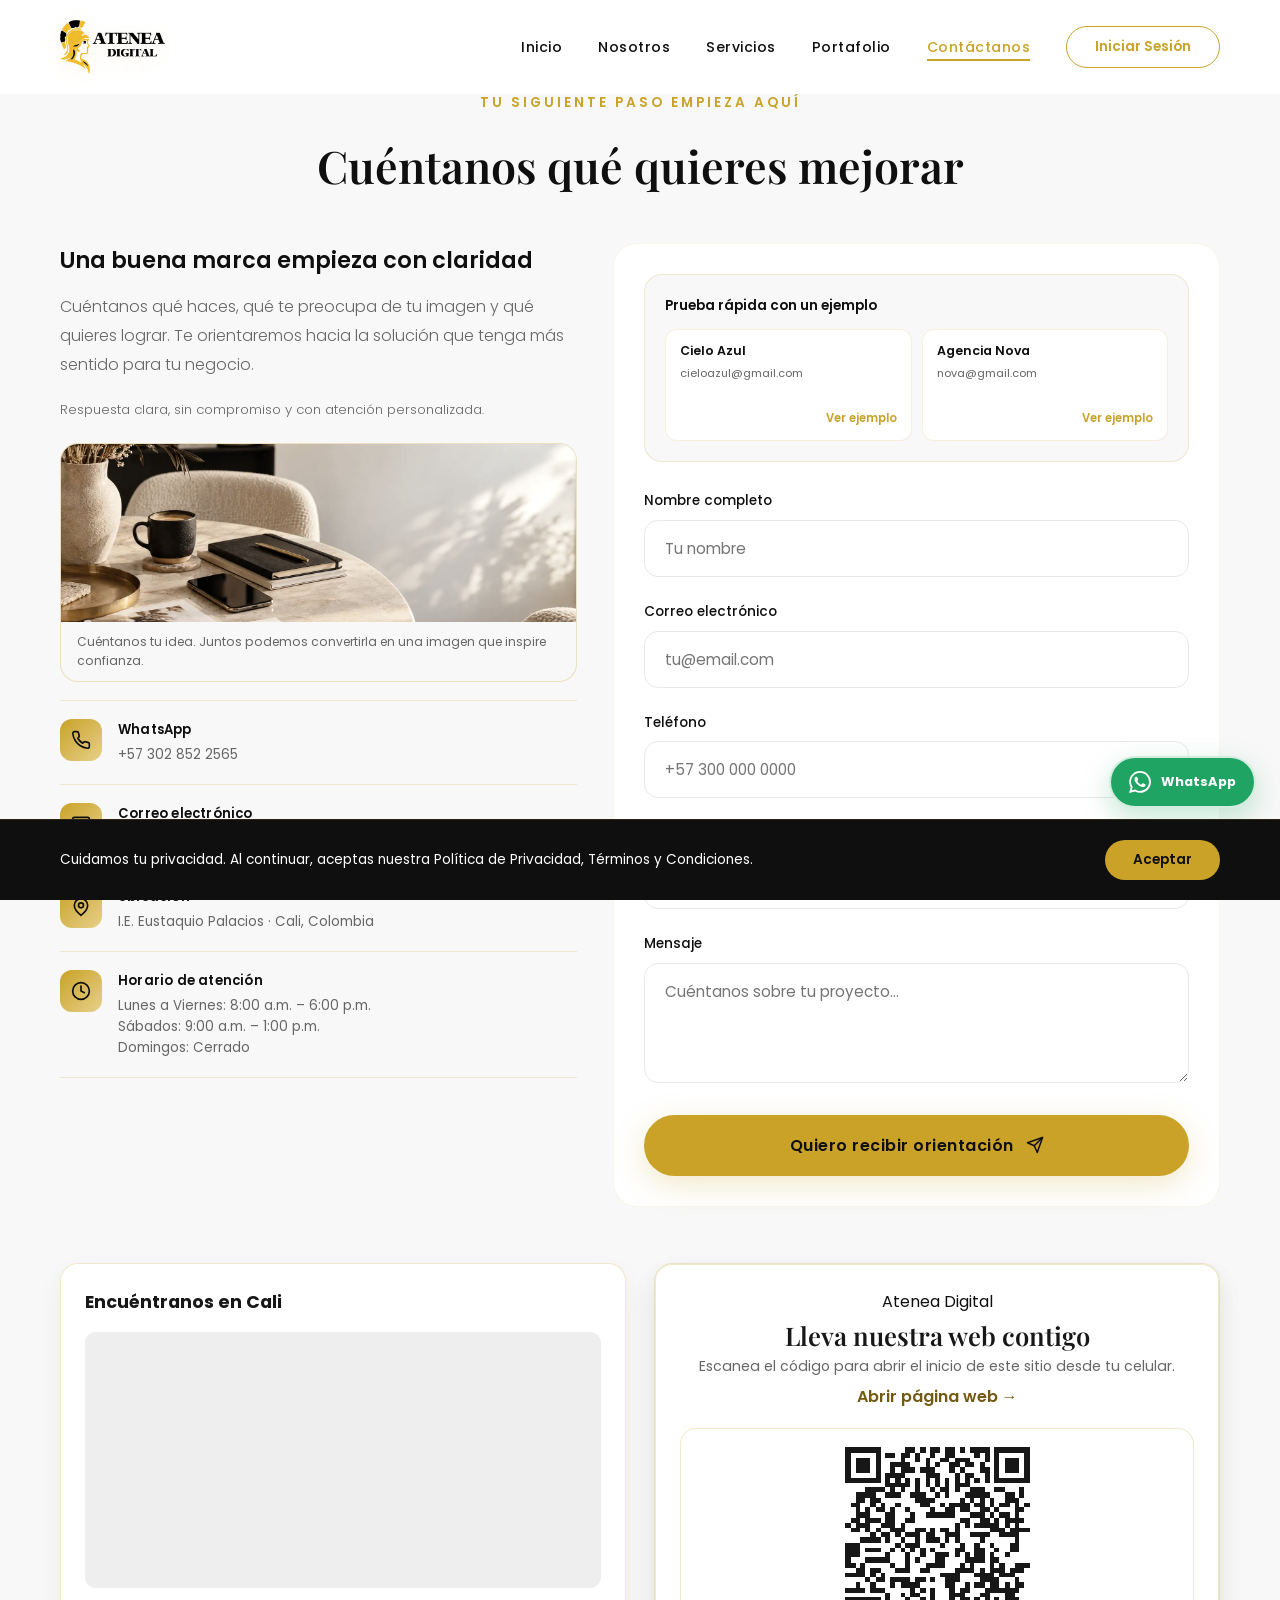
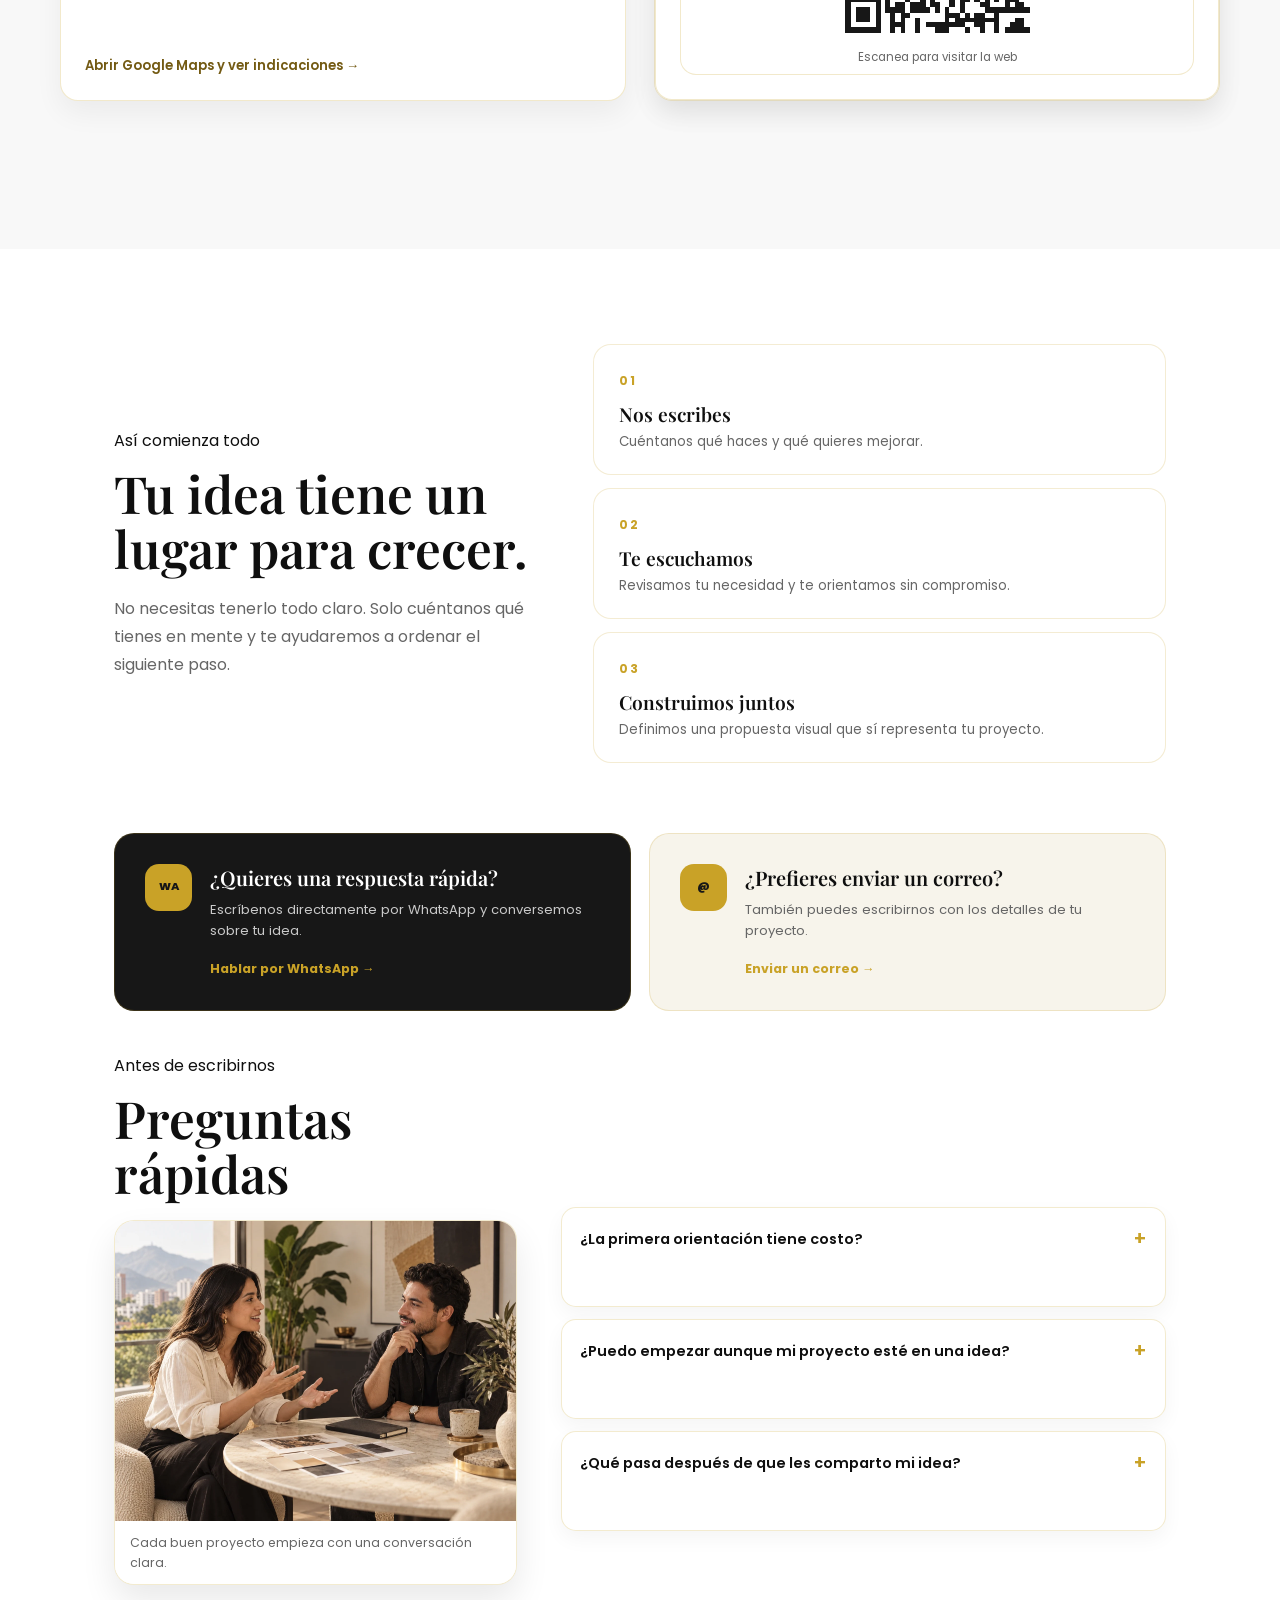
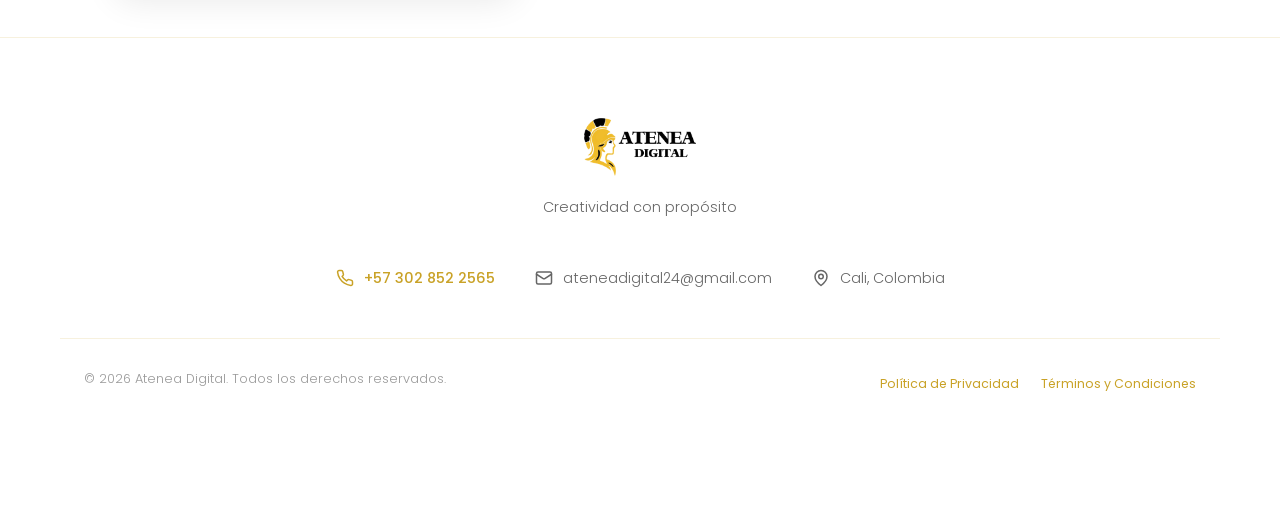
==== commit 52a99b6c: "Final_Act" ====
--- a/contactanos.html
+++ b/contactanos.html
@@ -353,11 +353,11 @@
       </div>
     </section>
 
-    <section class="contacto-preguntas" aria-label="Preguntas rápidas sobre el contacto">
-      <div class="contacto-preguntas-intro">
+    <section class="contact-faq" aria-label="Preguntas rápidas sobre el contacto">
+      <div class="contact-faq-intro">
         <span class="eyebrow">Antes de escribirnos</span>
         <h2>Preguntas rápidas</h2>
-        <figure class="contacto-preguntas-imagen">
+        <figure class="contact-faq-visual">
           <img
             src="assets/36-contacto-conversacion.webp"
             alt="Dos profesionales creativos conversan durante la planeación de un proyecto"
@@ -366,7 +366,7 @@
           <figcaption>Cada buen proyecto empieza con una conversación clara.</figcaption>
         </figure>
       </div>
-      <div class="contacto-preguntas-lista">
+      <div class="contact-faq-list">
         <details>
           <summary>¿La primera orientación tiene costo?</summary>
           <p>
--- a/css/style.css
+++ b/css/style.css
@@ -989,7 +989,7 @@
 }
 
 /* ==========================================================================
-   PORTAFOLIO.HTML - ESTILOS PORTAFOLIO Y PREGUNTAS FRECUENTES
+   PORTAFOLIO.HTML - ESTILOS PORTAFOLIO Y FAQ
    ========================================================================== */
 .portafolio {
   padding: 160px 60px 140px;
@@ -1071,15 +1071,15 @@
   aspect-ratio: 1/1;
 }
 
-.preguntas-frecuentes {
+.faq {
   padding: 140px 60px;
   background: var(--gray-light);
 }
-.encabezado-preguntas {
+.faq-header {
   text-align: center;
   margin-bottom: 80px;
 }
-.etiqueta-preguntas {
+.faq-label {
   color: var(--gold);
   font-size: 0.85rem;
   font-weight: 600;
@@ -1087,31 +1087,31 @@
   text-transform: uppercase;
   margin-bottom: 16px;
 }
-.titulo-preguntas {
+.faq-title {
   font-family: "Playfair Display", serif;
   font-size: 2.8rem;
   font-weight: 600;
   color: var(--black);
 }
-.contenedor-preguntas {
+.faq-container {
   max-width: 800px;
   margin: 0 auto;
   display: flex;
   flex-direction: column;
   gap: 16px;
 }
-.pregunta-frecuente {
+.faq-item {
   background: var(--white);
   border-radius: 16px;
   overflow: hidden;
   transition: var(--transition-smooth);
   border: 1px solid transparent;
 }
-.pregunta-frecuente.active {
+.faq-item.active {
   border-color: rgba(201, 162, 39, 0.2);
   box-shadow: 0 10px 40px rgba(0, 0, 0, 0.04);
 }
-.titulo-pregunta {
+.faq-question {
   width: 100%;
   padding: 24px 32px;
   display: flex;
@@ -1126,7 +1126,7 @@
   color: var(--black);
   text-align: left;
 }
-.icono-pregunta {
+.faq-icon {
   width: 32px;
   height: 32px;
   border-radius: 50%;
@@ -1140,21 +1140,21 @@
   flex-shrink: 0;
   margin-left: 16px;
 }
-.pregunta-frecuente.active .icono-pregunta {
+.faq-item.active .faq-icon {
   transform: rotate(45deg);
 }
-.respuesta-pregunta {
+.faq-answer {
   max-height: 0;
   overflow: hidden;
   transition:
     max-height 0.4s ease,
     padding 0.4s ease;
 }
-.pregunta-frecuente.active .respuesta-pregunta {
+.faq-item.active .faq-answer {
   max-height: 300px;
   padding: 0 32px 24px;
 }
-.respuesta-pregunta p {
+.faq-answer p {
   color: var(--gray-text);
   line-height: 1.7;
   font-size: 0.95rem;
@@ -1390,7 +1390,7 @@
   .servicios,
   .portafolio,
   .testimonios,
-  .preguntas-frecuentes,
+  .faq,
   .contacto,
   .cta,
   .brand-showcase {
@@ -3532,7 +3532,7 @@
   align-items: center;
 }
 .contact-extra-heading h2,
-.contacto-preguntas h2 {
+.contact-faq h2 {
   font:
     600 clamp(2rem, 4vw, 3.2rem) / 1.08 "Playfair Display",
     serif;
@@ -3633,7 +3633,7 @@
   font-weight: 700;
   text-decoration: none;
 }
-.contacto-preguntas {
+.contact-faq {
   max-width: 1100px;
   margin: 0 auto;
   padding: 0 24px 95px;
@@ -3641,15 +3641,15 @@
   grid-template-columns: 0.8fr 1.2fr;
   gap: 60px;
 }
-.contacto-preguntas-lista {
+.contact-faq-list {
   display: grid;
   gap: 10px;
 }
-.contacto-preguntas details {
+.contact-faq details {
   border-bottom: 1px solid #e8e1d3;
   padding: 14px 0;
 }
-.contacto-preguntas summary {
+.contact-faq summary {
   cursor: pointer;
   font-weight: 600;
   font-size: 0.9rem;
@@ -3657,15 +3657,15 @@
   display: flex;
   justify-content: space-between;
 }
-.contacto-preguntas summary:after {
+.contact-faq summary:after {
   content: "+";
   color: var(--gold);
   font-size: 1.2rem;
 }
-.contacto-preguntas details[open] summary:after {
+.contact-faq details[open] summary:after {
   content: "−";
 }
-.contacto-preguntas details p {
+.contact-faq details p {
   color: var(--gray-text);
   font-size: 0.82rem;
   line-height: 1.65;
@@ -3696,7 +3696,7 @@
 @media (max-width: 760px) {
   .contact-extra,
   .contact-shortcuts,
-  .contacto-preguntas {
+  .contact-faq {
     grid-template-columns: 1fr;
     gap: 28px;
   }
@@ -3706,7 +3706,7 @@
   .contact-shortcuts {
     margin-bottom: 60px;
   }
-  .contacto-preguntas {
+  .contact-faq {
     padding-bottom: 70px;
   }
   .floating-whatsapp {
@@ -6620,10 +6620,10 @@
 }
 
 /* Preguntas frecuentes acompañadas por una imagen editorial del proceso. */
-.contacto-preguntas-intro {
+.contact-faq-intro {
   min-width: 0;
 }
-.contacto-preguntas-imagen {
+.contact-faq-visual {
   margin: 14px 0 0;
   overflow: hidden;
   border: 1px solid rgba(201, 162, 39, 0.22);
@@ -6631,7 +6631,7 @@
   background: #fff;
   box-shadow: 0 16px 34px rgba(15, 15, 15, 0.09);
 }
-.contacto-preguntas-imagen img {
+.contact-faq-visual img {
   display: block;
   width: 100%;
   aspect-ratio: 1.35;
@@ -6639,10 +6639,10 @@
   object-position: center;
   transition: transform 0.6s ease;
 }
-.contacto-preguntas-imagen:hover img {
+.contact-faq-visual:hover img {
   transform: scale(1.035);
 }
-.contacto-preguntas-imagen figcaption {
+.contact-faq-visual figcaption {
   padding: 12px 15px;
   color: var(--gray-text);
   font-size: 0.78rem;
@@ -6650,13 +6650,13 @@
   background: #fff;
 }
 @media (max-width: 760px) {
-  .contacto-preguntas-imagen img {
+  .contact-faq-visual img {
     aspect-ratio: 1.65;
     max-height: 260px;
   }
 }
 @media (prefers-reduced-motion: reduce) {
-  .contacto-preguntas-imagen img {
+  .contact-faq-visual img {
     transition: none;
   }
 }
@@ -6781,11 +6781,11 @@
 }
 
 /* La fotografía conversacional conserva su encuadre original 4:3 también en celular. */
-.contacto-preguntas-imagen img {
+.contact-faq-visual img {
   aspect-ratio: 4/3;
 }
 @media (max-width: 760px) {
-  .contacto-preguntas-imagen img {
+  .contact-faq-visual img {
     aspect-ratio: 4/3;
     max-height: none;
   }
@@ -6883,14 +6883,14 @@
 }
 
 /* Preguntas frecuentes: tarjetas equilibradas junto a una sola imagen editorial. */
-.contacto-preguntas {
+.contact-faq {
   align-items: start;
 }
-.contacto-preguntas-lista {
+.contact-faq-list {
   gap: 12px;
   align-content: start;
 }
-.contacto-preguntas details {
+.contact-faq details {
   display: flex;
   flex-direction: column;
   justify-content: center;
@@ -6901,32 +6901,32 @@
   background: #fff;
   box-shadow: 0 8px 20px rgba(15, 15, 15, 0.045);
 }
-.contacto-preguntas summary {
+.contact-faq summary {
   min-height: 30px;
   align-items: center;
   gap: 14px;
 }
-.contacto-preguntas details p {
+.contact-faq details p {
   margin: 12px 0 2px;
   max-width: none;
   line-height: 1.7;
 }
-.contacto-preguntas-imagen {
+.contact-faq-visual {
   width: 100%;
 }
-.contacto-preguntas-imagen img {
+.contact-faq-visual img {
   width: 100%;
   aspect-ratio: 4/3;
   object-fit: cover;
 }
 @media (max-width: 760px) {
-  .contacto-preguntas-lista {
+  .contact-faq-list {
     gap: 10px;
   }
-  .contacto-preguntas-imagen {
+  .contact-faq-visual {
     margin-top: 12px;
   }
-  .contacto-preguntas-imagen img {
+  .contact-faq-visual img {
     aspect-ratio: 4/3;
     max-height: none;
   }
@@ -7023,34 +7023,34 @@
 .contact-shortcuts {
   margin-bottom: 42px;
 }
-.contacto-preguntas {
+.contact-faq {
   gap: 44px;
   padding-bottom: 52px;
 }
-.contacto-preguntas-lista {
+.contact-faq-list {
   padding-top: clamp(120px, 12vw, 170px);
 }
-.contacto-preguntas details {
+.contact-faq details {
   min-height: 100px;
 }
 @media (max-width: 760px) {
   .contact-shortcuts {
     margin-bottom: 26px;
   }
-  .contacto-preguntas {
+  .contact-faq {
     gap: 18px;
     padding-bottom: 48px;
   }
-  .contacto-preguntas-lista {
+  .contact-faq-list {
     padding-top: 0;
   }
-  .contacto-preguntas details {
+  .contact-faq details {
     min-height: 76px;
   }
 }
 
 @media (max-width: 760px) {
-  .contacto-preguntas details {
+  .contact-faq details {
     min-height: 80px;
   }
 }
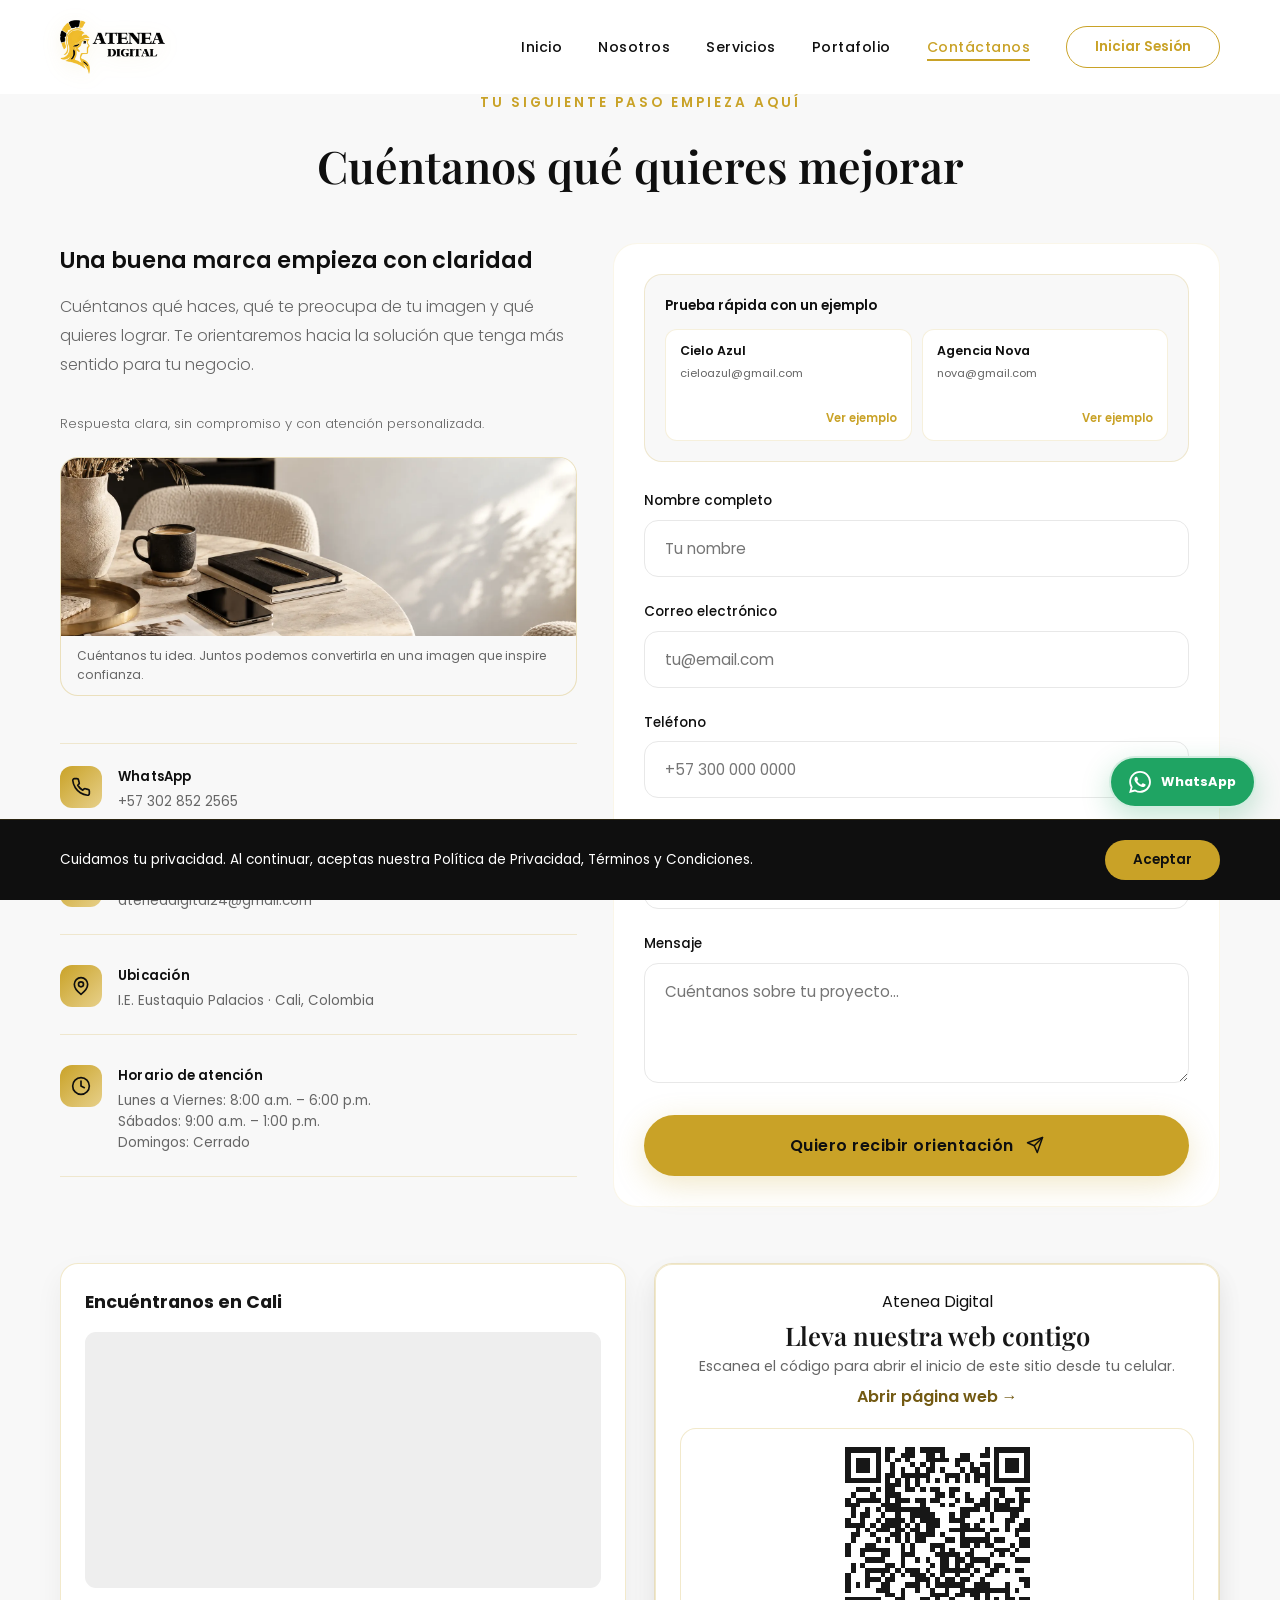
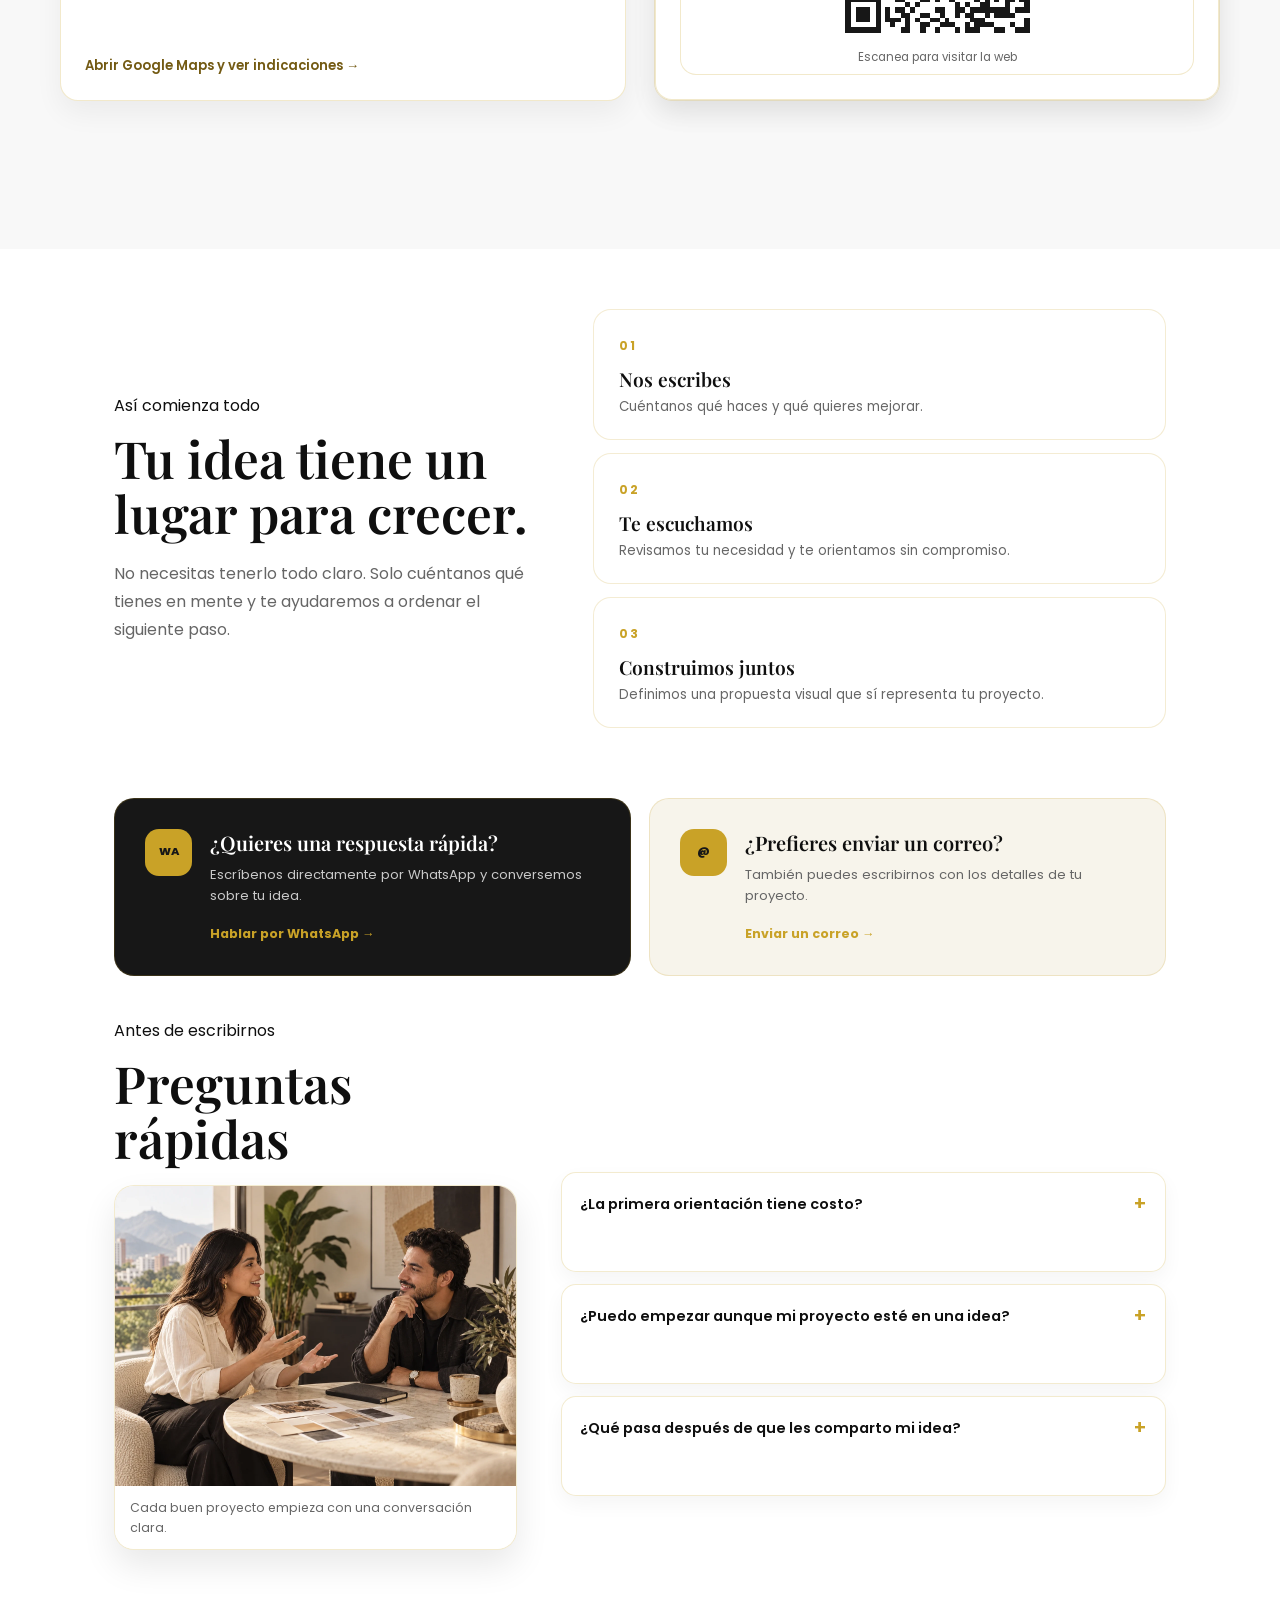
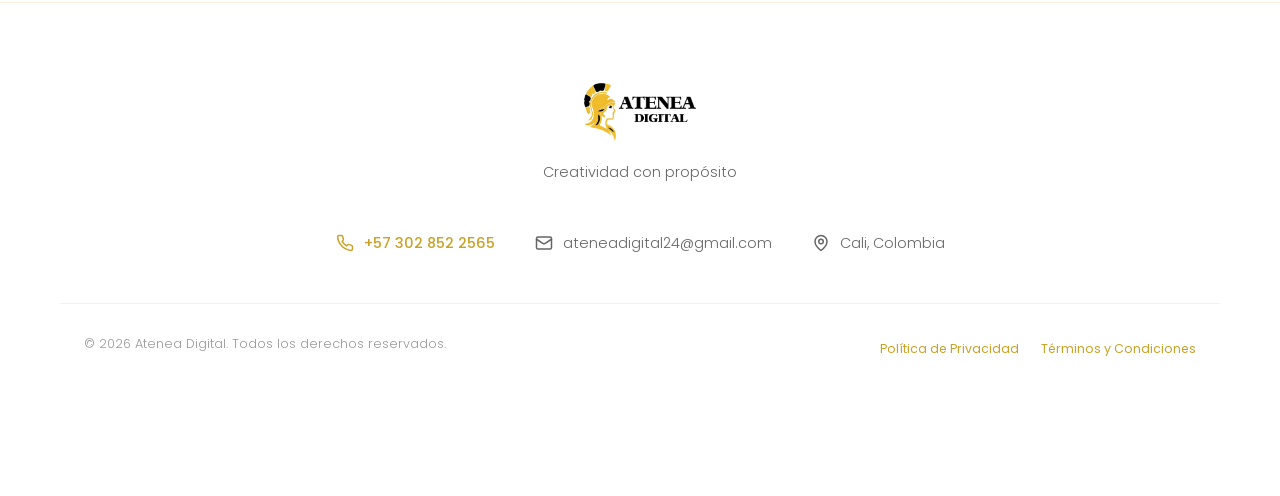
==== commit 6b628823: "Yo" ====
--- a/contactanos.html
+++ b/contactanos.html
@@ -4,6 +4,7 @@
     <meta charset="UTF-8" />
     <meta name="viewport" content="width=device-width, initial-scale=1.0" />
     <title>Contáctanos | Atenea Digital</title>
+    <link rel="icon" type="image/png" href="assets/01-atenea-logo.png" />
     <link rel="stylesheet" href="css/style.css" />
   </head>
   <body>
--- a/css/style.css
+++ b/css/style.css
@@ -7054,3 +7054,58 @@
     min-height: 80px;
   }
 }
+
+/* Contacto: más respiración entre datos y alineación vertical consistente. */
+.contacto-grid {
+  align-items: stretch;
+}
+.contacto-info,
+.contacto-form {
+  align-self: stretch;
+}
+.contacto-items-grid {
+  gap: 8px;
+}
+.contacto-item,
+.contacto-item:nth-child(2),
+.contacto-item:nth-child(4) {
+  padding-block: 22px;
+}
+@media (max-width: 560px) {
+  .contacto-items-grid {
+    gap: 2px;
+  }
+  .contacto-item,
+  .contacto-item:nth-child(2),
+  .contacto-item:nth-child(4) {
+    padding-block: 18px;
+  }
+}
+
+/* Alinea el último dato de contacto con el botón de orientación. */
+@media (min-width: 901px) {
+  .contacto-info {
+    display: flex;
+    flex-direction: column;
+  }
+  .contacto-info .contacto-items-grid {
+    margin-top: auto;
+    margin-bottom: 30px;
+  }
+}
+
+/* Ajuste fino de separación entre secciones sin amontonar el contenido. */
+.contact-extra {
+  padding-top: 60px;
+}
+.portfolio-page .portfolio-cards {
+  margin-top: 36px;
+}
+@media (max-width: 760px) {
+  .contact-extra {
+    padding-top: 48px;
+  }
+  .portfolio-page .portfolio-cards {
+    margin-top: 26px;
+  }
+}
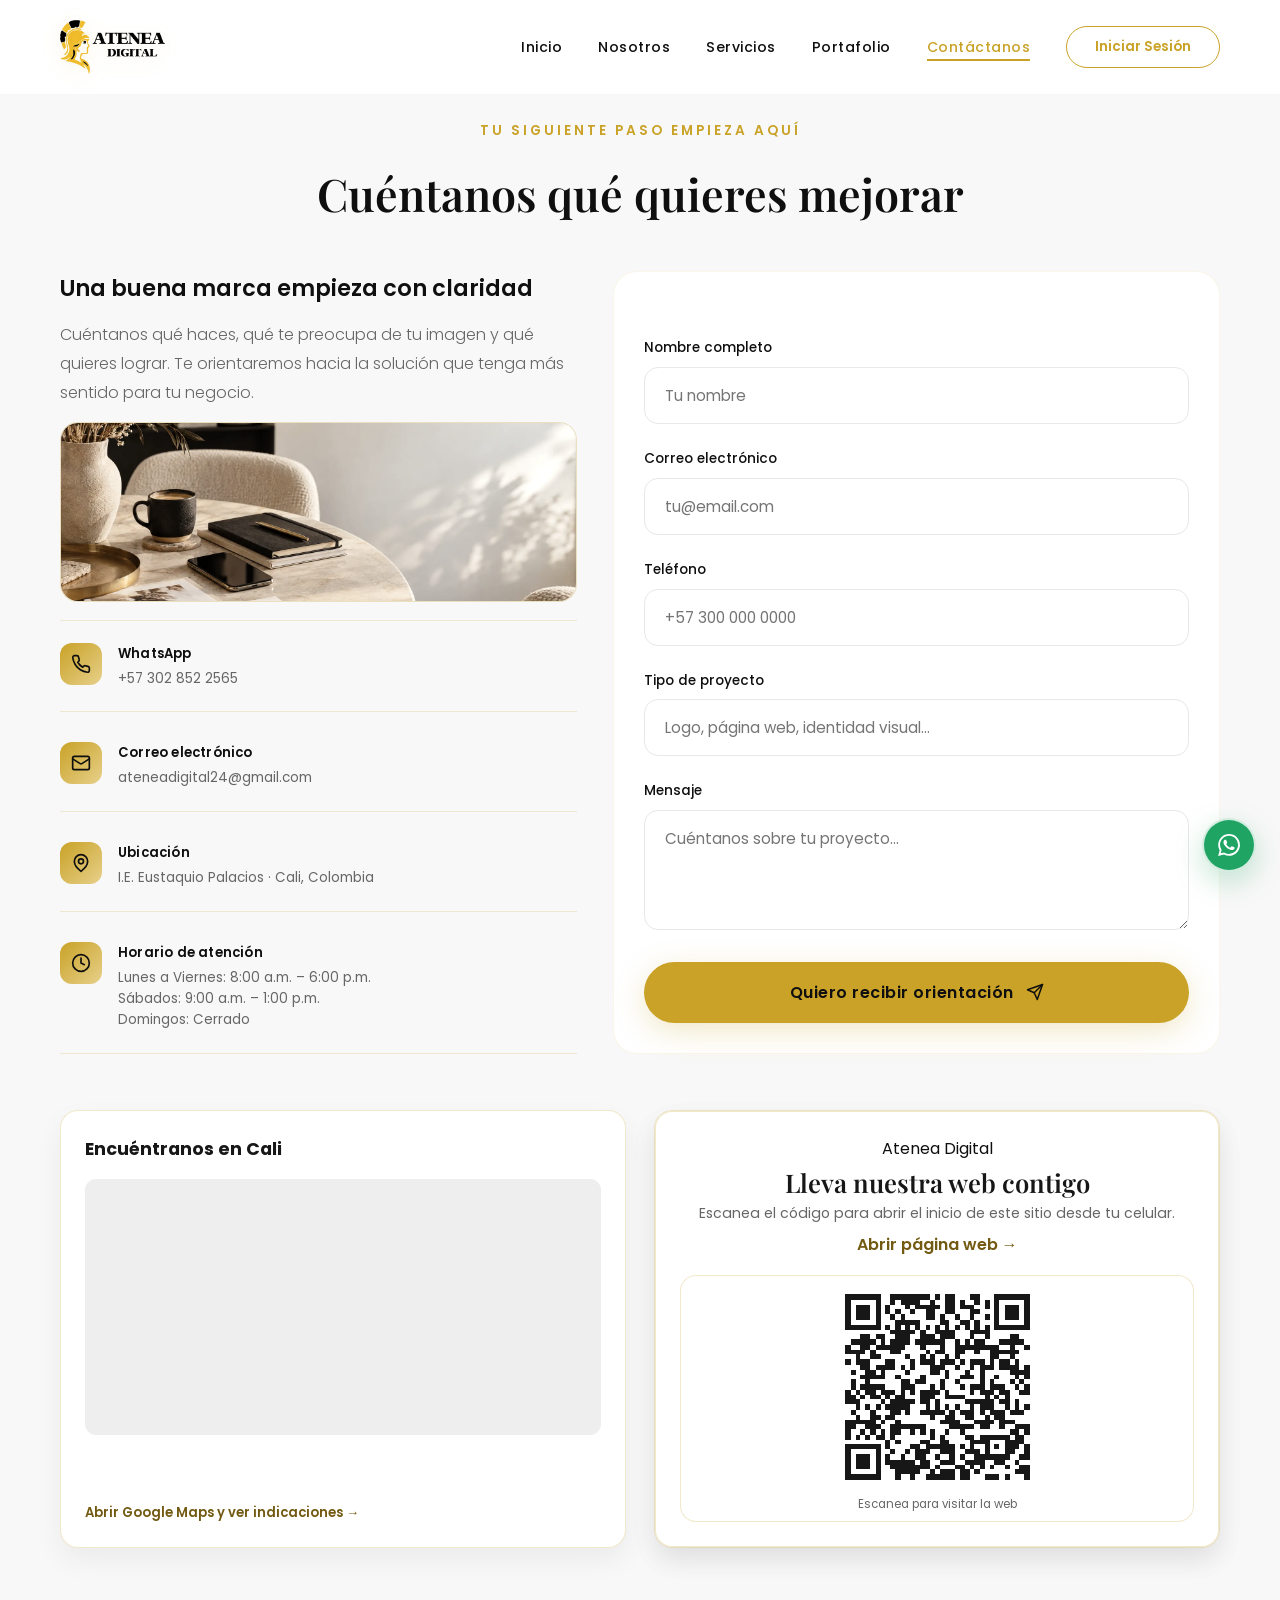
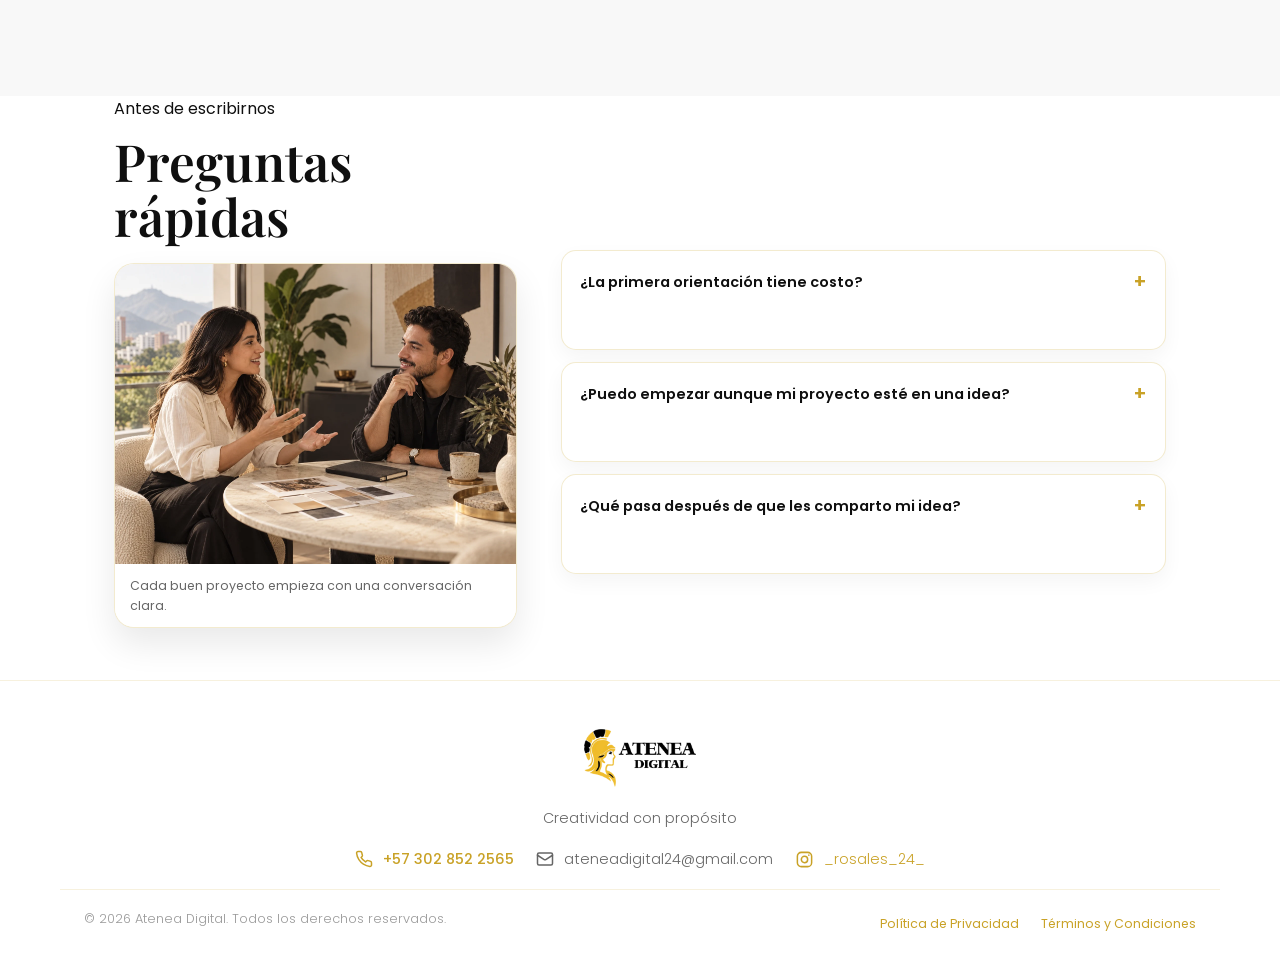
==== commit 886f1d57: "FINAL_ROSALES" ====
--- a/contactanos.html
+++ b/contactanos.html
@@ -9,9 +9,22 @@
   </head>
   <body>
     <!-- NAVBAR -->
-    <nav class="navbar" id="navbar" role="navigation" aria-label="Navegación principal">
-      <a href="index.html" class="logo-img-link" aria-label="Atenea Digital - Inicio">
-        <img src="assets/01-atenea-logo.png" alt="Atenea Digital" class="logo-img" />
+    <nav
+      class="navbar"
+      id="navbar"
+      role="navigation"
+      aria-label="Navegación principal"
+    >
+      <a
+        href="index.html"
+        class="logo-img-link"
+        aria-label="Atenea Digital - Inicio"
+      >
+        <img
+          src="assets/01-atenea-logo.png"
+          alt="Atenea Digital"
+          class="logo-img"
+        />
       </a>
       <ul class="nav-links">
         <li><a href="index.html">Inicio</a></li>
@@ -60,19 +73,16 @@
         <div class="contacto-info fade-up">
           <h3>Una buena marca empieza con claridad</h3>
           <p>
-            Cuéntanos qué haces, qué te preocupa de tu imagen y qué quieres lograr. Te orientaremos
-            hacia la solución que tenga más sentido para tu negocio.
+            Cuéntanos qué haces, qué te preocupa de tu imagen y qué quieres
+            lograr. Te orientaremos hacia la solución que tenga más sentido para
+            tu negocio.
           </p>
-          <p class="contacto-note">Respuesta clara, sin compromiso y con atención personalizada.</p>
           <figure class="contacto-visual fade-up">
             <img
               src="assets/06-contacto-editorial.webp"
               alt="Reunión creativa para definir un proyecto de diseño"
               loading="lazy"
             />
-            <figcaption>
-              Cuéntanos tu idea. Juntos podemos convertirla en una imagen que inspire confianza.
-            </figcaption>
           </figure>
           <div class="contacto-items-grid">
             <div class="contacto-item">
@@ -95,7 +105,10 @@
               <div class="contacto-item-text">
                 <h4>WhatsApp</h4>
                 <span
-                  ><a href="https://wa.me/573028522565" target="_blank" rel="noopener noreferrer"
+                  ><a
+                    href="https://wa.me/573028522565"
+                    target="_blank"
+                    rel="noopener noreferrer"
                     >+57 302 852 2565</a
                   ></span
                 >
@@ -120,7 +133,9 @@
               <div class="contacto-item-text">
                 <h4>Correo electrónico</h4>
                 <span
-                  ><a href="mailto:ateneadigital24@gmail.com">ateneadigital24@gmail.com</a></span
+                  ><a href="mailto:ateneadigital24@gmail.com"
+                    >ateneadigital24@gmail.com</a
+                  ></span
                 >
               </div>
             </div>
@@ -179,24 +194,6 @@
           </div>
         </div>
         <div class="contacto-form fade-up">
-          <div class="contact-demo-box" aria-label="Ejemplos de mensajes de contacto">
-            <p class="contact-demo-title">Prueba rápida con un ejemplo</p>
-            <div class="contact-demo-list">
-              <button type="button" class="contact-demo-button" data-demo-contact="cielo">
-                <span
-                  ><strong class="contact-demo-name">Cielo Azul</strong
-                  ><span class="contact-demo-email">cieloazul@gmail.com</span></span
-                ><span class="contact-demo-use">Ver ejemplo</span>
-              </button>
-              <button type="button" class="contact-demo-button" data-demo-contact="nova">
-                <span
-                  ><strong class="contact-demo-name">Agencia Nova</strong
-                  ><span class="contact-demo-email">nova@gmail.com</span></span
-                ><span class="contact-demo-use">Ver ejemplo</span>
-              </button>
-            </div>
-          </div>
-
           <form id="contactForm" action="#" method="POST" novalidate>
             <div class="form-group">
               <label for="nombre">Nombre completo</label>
@@ -222,7 +219,12 @@
             </div>
             <div class="form-group">
               <label for="telefono">Teléfono</label>
-              <input type="tel" id="telefono" name="telefono" placeholder="+57 300 000 0000" />
+              <input
+                type="tel"
+                id="telefono"
+                name="telefono"
+                placeholder="+57 300 000 0000"
+              />
             </div>
             <div class="form-group">
               <label for="proyecto">Tipo de proyecto</label>
@@ -243,7 +245,11 @@
                 aria-required="true"
               ></textarea>
             </div>
-            <button type="submit" class="btn-gold" style="width: 100%; justify-content: center">
+            <button
+              type="submit"
+              class="btn-gold"
+              style="width: 100%; justify-content: center"
+            >
               Quiero recibir orientación
               <svg
                 width="18"
@@ -261,7 +267,10 @@
             </button>
           </form>
         </div>
-        <div class="map-qr-pair" aria-label="Mapa y código QR de Atenea Digital">
+        <div
+          class="map-qr-pair"
+          aria-label="Mapa y código QR de Atenea Digital"
+        >
           <div class="school-map-card">
             <h4>Encuéntranos en Cali</h4>
             <iframe
@@ -278,12 +287,18 @@
               >Abrir Google Maps y ver indicaciones →</a
             >
           </div>
-          <section class="site-qr-section site-qr-inline" aria-labelledby="siteQrTitle">
+          <section
+            class="site-qr-section site-qr-inline"
+            aria-labelledby="siteQrTitle"
+          >
             <div class="site-qr-card">
               <div>
                 <span class="eyebrow">Atenea Digital</span>
                 <h2 id="siteQrTitle">Lleva nuestra web contigo</h2>
-                <p>Escanea el código para abrir el inicio de este sitio desde tu celular.</p>
+                <p>
+                  Escanea el código para abrir el inicio de este sitio desde tu
+                  celular.
+                </p>
                 <a id="siteQrLink" href="index.html">Abrir página web →</a>
               </div>
               <div class="site-qr-frame">
@@ -301,95 +316,48 @@
         </div>
       </div>
     </section>
-
-    <section class="contact-extra" aria-label="Cómo trabajamos al comenzar">
-      <div class="contact-extra-heading">
-        <span class="eyebrow">Así comienza todo</span>
-        <h2>Tu idea tiene un lugar para crecer.</h2>
-        <p>
-          No necesitas tenerlo todo claro. Solo cuéntanos qué tienes en mente y te ayudaremos a
-          ordenar el siguiente paso.
-        </p>
-      </div>
-      <div class="contact-steps">
-        <article>
-          <b>01</b>
-          <h3>Nos escribes</h3>
-          <p>Cuéntanos qué haces y qué quieres mejorar.</p>
-        </article>
-        <article>
-          <b>02</b>
-          <h3>Te escuchamos</h3>
-          <p>Revisamos tu necesidad y te orientamos sin compromiso.</p>
-        </article>
-        <article>
-          <b>03</b>
-          <h3>Construimos juntos</h3>
-          <p>Definimos una propuesta visual que sí representa tu proyecto.</p>
-        </article>
-      </div>
-    </section>
-
-    <section class="contact-shortcuts" aria-label="Canales directos de contacto">
-      <div class="shortcut-card shortcut-whatsapp">
-        <span class="shortcut-icon">WA</span>
-        <div>
-          <h3>¿Quieres una respuesta rápida?</h3>
-          <p>Escríbenos directamente por WhatsApp y conversemos sobre tu idea.</p>
-          <a
-            href="https://wa.me/573028522565?text=Hola%20Atenea%20Digital%2C%20quiero%20recibir%20orientaci%C3%B3n%20sobre%20mi%20proyecto"
-            target="_blank"
-            rel="noopener noreferrer"
-            >Hablar por WhatsApp →</a
-          >
-        </div>
-      </div>
-      <div class="shortcut-card">
-        <span class="shortcut-icon">@</span>
-        <div>
-          <h3>¿Prefieres enviar un correo?</h3>
-          <p>También puedes escribirnos con los detalles de tu proyecto.</p>
-          <a href="mailto:ateneadigital24@gmail.com">Enviar un correo →</a>
-        </div>
-      </div>
-    </section>
-
-    <section class="contact-faq" aria-label="Preguntas rápidas sobre el contacto">
+    <section
+      class="contact-faq"
+      aria-label="Preguntas rápidas sobre el contacto"
+    >
       <div class="contact-faq-intro">
         <span class="eyebrow">Antes de escribirnos</span>
         <h2>Preguntas rápidas</h2>
         <figure class="contact-faq-visual">
           <img
-            src="assets/36-contacto-conversacion.webp"
+            src="assets/34-contacto-conversacion.webp"
             alt="Dos profesionales creativos conversan durante la planeación de un proyecto"
             loading="lazy"
           />
-          <figcaption>Cada buen proyecto empieza con una conversación clara.</figcaption>
+          <figcaption>
+            Cada buen proyecto empieza con una conversación clara.
+          </figcaption>
         </figure>
       </div>
       <div class="contact-faq-list">
         <details>
           <summary>¿La primera orientación tiene costo?</summary>
           <p>
-            No. La primera conversación para conocerte, escuchar tu idea y entender qué necesitas es
-            gratuita y sin compromiso. Si luego quieres una asesoría más profunda, te contamos su
-            alcance y valor antes de empezar.
+            No. La primera conversación para conocerte, escuchar tu idea y
+            entender qué necesitas es gratuita y sin compromiso. Si luego
+            quieres una asesoría más profunda, te contamos su alcance y valor
+            antes de empezar.
           </p>
         </details>
         <details>
           <summary>¿Puedo empezar aunque mi proyecto esté en una idea?</summary>
           <p>
-            Sí. Puedes llegar con una idea inicial, algunas referencias o solo una inquietud. Te
-            ayudamos a organizar lo que tienes en mente y a definir un primer paso claro para
-            convertirlo en una propuesta.
+            Sí. Puedes llegar con una idea inicial, algunas referencias o solo
+            una inquietud. Te ayudamos a organizar lo que tienes en mente y a
+            definir un primer paso claro para convertirlo en una propuesta.
           </p>
         </details>
         <details>
           <summary>¿Qué pasa después de que les comparto mi idea?</summary>
           <p>
-            Revisamos tus objetivos y lo que necesita tu proyecto, luego te sugerimos una ruta de
-            trabajo con opciones y tiempos. Tú decides si avanzamos; no comenzamos nada sin
-            conversarlo y confirmarlo contigo.
+            Revisamos tus objetivos y lo que necesita tu proyecto, luego te
+            sugerimos una ruta de trabajo con opciones y tiempos. Tú decides si
+            avanzamos; no comenzamos nada sin conversarlo y confirmarlo contigo.
           </p>
         </details>
       </div>
@@ -398,7 +366,11 @@
     <!-- FOOTER -->
     <footer class="footer" role="contentinfo">
       <div class="footer-content">
-        <img src="assets/01-atenea-logo.png" alt="Atenea Digital" class="footer-logo-img" />
+        <img
+          src="assets/01-atenea-logo.png"
+          alt="Atenea Digital"
+          class="footer-logo-img"
+        />
         <p class="footer-tagline">Creatividad con propósito</p>
 
         <div class="footer-contact">
@@ -416,7 +388,10 @@
                 d="M22 16.92v3a2 2 0 0 1-2.18 2 19.79 19.79 0 0 1-8.63-3.07 19.5 19.5 0 0 1-6-6 19.79 19.79 0 0 1-3.07-8.67A2 2 0 0 1 4.11 2h3a2 2 0 0 1 2 1.72 12.84 12.84 0 0 0 .7 2.81 2 2 0 0 1-.45 2.11L8.09 9.91a16 16 0 0 0 6 6l1.27-1.27a2 2 0 0 1 2.11-.45 12.84 12.84 0 0 0 2.81.7A2 2 0 0 1 22 16.92z"
               />
             </svg>
-            <a href="https://wa.me/573028522565" target="_blank" rel="noopener noreferrer"
+            <a
+              href="https://wa.me/573028522565"
+              target="_blank"
+              rel="noopener noreferrer"
               >+57 302 852 2565</a
             >
           </div>
@@ -433,29 +408,46 @@
               <rect x="2" y="4" width="20" height="16" rx="2" />
               <path d="m22 7-8.97 5.7a1.94 1.94 0 0 1-2.06 0L2 7" />
             </svg>
-            <a href="mailto:ateneadigital24@gmail.com">ateneadigital24@gmail.com</a>
+            <a href="mailto:ateneadigital24@gmail.com"
+              >ateneadigital24@gmail.com</a
+            >
           </div>
-          <div class="footer-contact-item">
+          <div class="footer-contact-item footer-instagram">
             <svg
               viewBox="0 0 24 24"
               fill="none"
               stroke="currentColor"
-              stroke-width="2"
+              stroke-width="1.9"
               stroke-linecap="round"
               stroke-linejoin="round"
               aria-hidden="true"
             >
-              <path d="M20 10c0 6-8 12-8 12s-8-6-8-12a8 8 0 0 1 16 0Z" />
-              <circle cx="12" cy="10" r="3" />
+              <rect x="3" y="3" width="18" height="18" rx="5" />
+              <circle cx="12" cy="12" r="4" />
+              <circle
+                cx="17.5"
+                cy="6.5"
+                r="1"
+                fill="currentColor"
+                stroke="none"
+              />
             </svg>
-            Cali, Colombia
+            <a
+              href="https://www.instagram.com/_rosales_24_"
+              target="_blank"
+              rel="noopener noreferrer"
+              >_rosales_24_</a
+            >
           </div>
         </div>
         <div class="footer-bottom">
           <p>&copy; 2026 Atenea Digital. Todos los derechos reservados.</p>
           <div class="footer-legal" aria-label="Información legal">
-            <a href="#privacyInfo" data-legal-modal="privacyInfo">Política de Privacidad</a
-            ><a href="#termsInfo" data-legal-modal="termsInfo">Términos y Condiciones</a>
+            <a href="#privacyInfo" data-legal-modal="privacyInfo"
+              >Política de Privacidad</a
+            ><a href="#termsInfo" data-legal-modal="termsInfo"
+              >Términos y Condiciones</a
+            >
           </div>
         </div>
       </div>
@@ -480,12 +472,14 @@
         ><span class="eyebrow">Atenea Digital</span>
         <h2 id="privacyInfoTitle">Política de Privacidad</h2>
         <p>
-          Respetamos tu privacidad y usamos la información que compartes únicamente para gestionar
-          tu cuenta, responder tus mensajes y mejorar nuestra atención.
+          Respetamos tu privacidad y usamos la información que compartes
+          únicamente para gestionar tu cuenta, responder tus mensajes y mejorar
+          nuestra atención.
         </p>
         <p>
-          No vendemos tus datos personales a terceros. Puedes solicitar la actualización o
-          eliminación de tu información comunicándote con Atenea Digital.
+          No vendemos tus datos personales a terceros. Puedes solicitar la
+          actualización o eliminación de tu información comunicándote con Atenea
+          Digital.
         </p>
       </div>
     </div>
@@ -508,41 +502,16 @@
         ><span class="eyebrow">Atenea Digital</span>
         <h2 id="termsInfoTitle">Términos y Condiciones</h2>
         <p>
-          Al usar este sitio te comprometes a navegar de forma responsable y respetuosa, sin afectar
-          su funcionamiento o seguridad.
+          Al usar este sitio te comprometes a navegar de forma responsable y
+          respetuosa, sin afectar su funcionamiento o seguridad.
         </p>
         <p>
-          Los contenidos, imágenes y servicios pertenecen a Atenea Digital o se usan con
-          autorización. Las propuestas y alcances de cada proyecto se confirman directamente con
-          nuestro equipo.
+          Los contenidos, imágenes y servicios pertenecen a Atenea Digital o se
+          usan con autorización. Las propuestas y alcances de cada proyecto se
+          confirman directamente con nuestro equipo.
         </p>
       </div>
     </div>
-    <div class="privacy-banner" id="privacyBanner" role="dialog" aria-label="Aviso de privacidad">
-      <p>
-        Cuidamos tu privacidad. Al continuar, aceptas nuestra Política de Privacidad, Términos y
-        Condiciones.
-      </p>
-      <button class="privacy-btn" id="privacyAccept" aria-label="Aceptar aviso de privacidad">
-        Aceptar
-      </button>
-    </div>
-
-    <button class="back-to-top" id="backToTop" aria-label="Volver arriba">
-      <svg
-        width="20"
-        height="20"
-        viewBox="0 0 24 24"
-        fill="none"
-        stroke="currentColor"
-        stroke-width="2"
-        stroke-linecap="round"
-        stroke-linejoin="round"
-      >
-        <path d="m18 15-6-6-6 6" />
-      </svg>
-    </button>
-
     <script src="js/main.js"></script>
     <script src="js/qr-code.js"></script>
     <script src="js/site-qr.js"></script>
@@ -556,7 +525,6 @@
         <path
           d="M20.5 3.5A11.8 11.8 0 0 0 12.08 0C5.55 0 .24 5.3.24 11.84c0 2.09.55 4.13 1.6 5.92L.14 24l6.39-1.67a11.82 11.82 0 0 0 5.55 1.41h.01c6.53 0 11.84-5.31 11.84-11.84 0-3.17-1.23-6.14-3.43-8.4ZM12.09 21.7h-.01a9.83 9.83 0 0 1-5.01-1.37l-.36-.21-3.79.99 1.01-3.69-.23-.38a9.84 9.84 0 0 1-1.51-5.2C2.19 6.4 6.63 1.96 12.08 1.96c2.64 0 5.12 1.03 6.98 2.89a9.82 9.82 0 0 1 2.88 6.99c0 5.45-4.43 9.86-9.85 9.86Zm5.41-7.39c-.3-.15-1.77-.87-2.04-.97-.27-.1-.47-.15-.67.15-.2.3-.77.97-.95 1.17-.17.2-.35.22-.65.07-.3-.15-1.27-.47-2.42-1.5-.89-.79-1.49-1.77-1.67-2.07-.17-.3-.02-.46.13-.61.13-.13.3-.35.45-.52.15-.17.2-.3.3-.5.1-.2.05-.37-.02-.52-.07-.15-.67-1.62-.92-2.22-.24-.58-.49-.5-.67-.51h-.57c-.2 0-.52.07-.8.37-.27.3-1.04 1.02-1.04 2.49s1.07 2.89 1.22 3.09c.15.2 2.1 3.2 5.08 4.49.71.31 1.26.49 1.69.63.71.23 1.35.2 1.86.12.57-.08 1.77-.72 2.02-1.42.25-.7.25-1.3.17-1.42-.07-.12-.27-.2-.57-.35Z"
         /></svg
-      ><span>WhatsApp</span></a
-    >
+    ></a>
   </body>
 </html>
--- a/css/style.css
+++ b/css/style.css
@@ -872,7 +872,11 @@
   width: 100px;
   height: 100px;
   border-radius: 24px;
-  background: linear-gradient(135deg, rgba(201, 162, 39, 0.1) 0%, rgba(231, 208, 138, 0.1) 100%);
+  background: linear-gradient(
+    135deg,
+    rgba(201, 162, 39, 0.1) 0%,
+    rgba(231, 208, 138, 0.1) 100%
+  );
   display: flex;
   align-items: center;
   justify-content: center;
@@ -3931,7 +3935,11 @@
   background: #f8f4e8;
 }
 .masonry-overlay {
-  background: linear-gradient(180deg, transparent 18%, rgba(15, 15, 15, 0.86) 100%);
+  background: linear-gradient(
+    180deg,
+    transparent 18%,
+    rgba(15, 15, 15, 0.86) 100%
+  );
 }
 
 /* ===== FRANJA NEGRA DE IMPACTO ===== */
@@ -5085,7 +5093,11 @@
   justify-content: flex-end;
   padding: 28px;
   text-align: left;
-  background: linear-gradient(180deg, transparent 23%, rgba(12, 12, 12, 0.88) 100%);
+  background: linear-gradient(
+    180deg,
+    transparent 23%,
+    rgba(12, 12, 12, 0.88) 100%
+  );
   opacity: 1;
 }
 .portfolio-grid .masonry-overlay h3 {
@@ -7109,3 +7121,1130 @@
     margin-top: 26px;
   }
 }
+
+/* ===== ENTREGA ATENEA · AJUSTES FINALES ===== */
+.privacy-banner {
+  display: none !important;
+}
+.nosotros-visual {
+  max-width: 760px;
+  aspect-ratio: 4 / 3;
+  background: #f8f4e8;
+}
+.nosotros-visual img {
+  width: 100%;
+  height: 100%;
+  object-fit: cover;
+  object-position: center;
+}
+.brand-showcase-copy {
+  display: flex;
+  flex-direction: column;
+  justify-content: center;
+}
+.brand-showcase-copy > p:not(.brand-showcase-label) {
+  margin-bottom: 0;
+}
+.service-deep-head {
+  max-width: 760px;
+  margin: 0 auto 54px;
+  text-align: center;
+}
+.service-deep-head h2,
+.service-deep-head p {
+  margin-left: auto;
+  margin-right: auto;
+}
+.service-deep-head p {
+  max-width: 680px;
+}
+.documento-preview,
+.services-portfolio-preview {
+  cursor: pointer;
+  font: inherit;
+  border: 0;
+  text-align: inherit;
+}
+.documento-preview {
+  width: 100%;
+}
+.documento-modal {
+  position: fixed;
+  inset: 0;
+  z-index: 3000;
+  display: grid;
+  place-items: center;
+  padding: 24px;
+  background: rgba(10, 10, 10, 0.82);
+  opacity: 0;
+  visibility: hidden;
+  pointer-events: none;
+  transition:
+    opacity 0.28s ease,
+    visibility 0.28s ease;
+}
+.documento-modal.is-open {
+  opacity: 1;
+  visibility: visible;
+  pointer-events: auto;
+}
+.documento-modal-contenido {
+  position: relative;
+  width: min(100%, 1160px);
+  height: min(94vh, 900px);
+  padding: 22px 28px 16px;
+  border: 1px solid rgba(201, 162, 39, 0.45);
+  border-radius: 24px;
+  background: #fff;
+  box-shadow: 0 30px 90px rgba(0, 0, 0, 0.42);
+  transform: translateY(18px) scale(0.97);
+  transition: transform 0.32s ease;
+}
+.documento-modal.is-open .documento-modal-contenido {
+  transform: translateY(0) scale(1);
+}
+.documento-modal-cabecera {
+  display: flex;
+  align-items: baseline;
+  justify-content: space-between;
+  gap: 16px;
+  margin: 0 48px 12px 4px;
+}
+.documento-modal-contenido h2 {
+  margin: 0;
+  font:
+    600 1.5rem/1.1 "Playfair Display",
+    serif;
+  color: #171717;
+}
+.documento-modal-cabecera p {
+  margin: 0;
+  color: #7a6a45;
+  font-size: 0.82rem;
+  letter-spacing: 0.08em;
+  text-transform: uppercase;
+}
+.portfolio-viewer {
+  display: grid;
+  grid-template-columns: 44px minmax(0, 1fr) 44px;
+  align-items: center;
+  gap: 12px;
+  height: calc(100% - 84px);
+  min-height: 0;
+}
+.portfolio-slide-frame {
+  display: grid;
+  place-items: center;
+  height: 100%;
+  min-height: 0;
+  overflow: hidden;
+  background: #f5f1e8;
+  border-radius: 14px;
+}
+.portfolio-slide-image {
+  display: block;
+  max-width: 100%;
+  max-height: 100%;
+  width: auto;
+  height: auto;
+  object-fit: contain;
+  object-position: center;
+  user-select: none;
+  box-shadow:
+    0 0 0 1px rgba(120, 100, 55, 0.38),
+    0 10px 26px rgba(15, 15, 15, 0.08);
+}
+.portfolio-slide-image.is-entering-forward {
+  animation: portfolioSlideForward 0.38s cubic-bezier(0.2, 0.8, 0.2, 1) both;
+}
+.portfolio-slide-image.is-entering-backward {
+  animation: portfolioSlideBackward 0.38s cubic-bezier(0.2, 0.8, 0.2, 1) both;
+}
+@keyframes portfolioSlideForward {
+  from {
+    opacity: 0.25;
+    transform: translateX(18px);
+  }
+  to {
+    opacity: 1;
+    transform: translateX(0);
+  }
+}
+@keyframes portfolioSlideBackward {
+  from {
+    opacity: 0.25;
+    transform: translateX(-18px);
+  }
+  to {
+    opacity: 1;
+    transform: translateX(0);
+  }
+}
+.portfolio-nav {
+  display: grid;
+  place-items: center;
+  width: 42px;
+  height: 42px;
+  border: 1px solid rgba(201, 162, 39, 0.45);
+  border-radius: 50%;
+  background: #fff;
+  color: #171717;
+  cursor: pointer;
+  font-size: 2rem;
+  line-height: 1;
+  transition:
+    background 0.2s ease,
+    color 0.2s ease,
+    transform 0.2s ease;
+}
+.portfolio-nav:hover:not(:disabled),
+.portfolio-nav:focus-visible:not(:disabled) {
+  background: #171717;
+  color: #fff;
+  transform: scale(1.06);
+}
+.portfolio-nav:disabled,
+.portfolio-controls button:disabled {
+  opacity: 0.3;
+  cursor: not-allowed;
+}
+.portfolio-controls {
+  display: flex;
+  justify-content: center;
+  align-items: center;
+  gap: 18px;
+  margin-top: 10px;
+  color: #7a6a45;
+  font-size: 0.75rem;
+  letter-spacing: 0.04em;
+}
+.portfolio-controls button {
+  border: 0;
+  background: transparent;
+  color: #171717;
+  cursor: pointer;
+  font: 600 0.75rem/1 inherit;
+  text-transform: uppercase;
+  letter-spacing: 0.08em;
+}
+.portfolio-controls button:hover:not(:disabled),
+.portfolio-controls button:focus-visible:not(:disabled) {
+  color: var(--gold);
+}
+.documento-modal-cerrar {
+  position: absolute;
+  top: 14px;
+  right: 16px;
+  width: 38px;
+  height: 38px;
+  border: 0;
+  border-radius: 50%;
+  background: #171717;
+  color: #fff;
+  cursor: pointer;
+  font-size: 1.6rem;
+  line-height: 1;
+  transition:
+    transform 0.2s ease,
+    background 0.2s ease;
+}
+.documento-modal-cerrar:hover,
+.documento-modal-cerrar:focus-visible {
+  background: var(--gold);
+  color: #171717;
+  transform: rotate(8deg) scale(1.06);
+}
+body.documento-modal-activa,
+body.tarjeta-modal-activa {
+  overflow: hidden;
+}
+.floating-whatsapp span {
+  display: none !important;
+}
+.floating-whatsapp {
+  width: 54px;
+  height: 54px;
+  padding: 0;
+  justify-content: center;
+  border-radius: 50%;
+}
+@media (max-width: 800px) {
+  .brand-showcase {
+    padding: 76px 22px;
+  }
+  .brand-showcase-inner {
+    gap: 34px;
+  }
+  .nosotros-visual {
+    aspect-ratio: 4 / 3;
+  }
+  .documento-modal {
+    padding: 12px;
+  }
+  .documento-modal-contenido {
+    height: min(90vh, 760px);
+    padding: 14px;
+    border-radius: 18px;
+  }
+  .documento-modal-cabecera {
+    display: block;
+    margin-bottom: 8px;
+  }
+  .documento-modal-contenido h2 {
+    font-size: 1.2rem;
+  }
+  .documento-modal-cabecera p {
+    margin-top: 5px;
+    font-size: 0.68rem;
+  }
+  .portfolio-viewer {
+    grid-template-columns: 34px minmax(0, 1fr) 34px;
+    gap: 5px;
+    height: calc(100% - 92px);
+  }
+  .portfolio-nav {
+    width: 34px;
+    height: 34px;
+    font-size: 1.6rem;
+  }
+  .portfolio-controls {
+    gap: 10px;
+    font-size: 0.66rem;
+  }
+}
+@media (max-width: 520px) {
+  .service-deep-head {
+    margin-bottom: 34px;
+  }
+  .service-deep-head h2 {
+    font-size: 2rem;
+  }
+  .floating-whatsapp {
+    right: 14px;
+    bottom: 82px !important;
+  }
+}
+
+/* ===== ENTREGA 2 · COMPOSICIÓN Y ESPACIADO ===== */
+/* Se retiró el botón de volver arriba; el espacio queda libre para el contenido. */
+.back-to-top {
+  display: none !important;
+}
+.floating-whatsapp {
+  bottom: 28px !important;
+}
+.footer {
+  padding-top: 48px;
+  padding-bottom: 22px;
+}
+.footer-contact-item.footer-instagram {
+  color: var(--gold);
+}
+.footer-contact-item.footer-instagram a {
+  color: var(--gold);
+}
+.footer-contact-item.footer-instagram svg {
+  width: 19px;
+  height: 19px;
+}
+.footer-bottom {
+  padding-top: 20px;
+}
+
+/* Banda negra más compacta, sin perder presencia. */
+.impact-band {
+  padding-top: 76px;
+  padding-bottom: 76px;
+}
+.impact-band h2 {
+  margin-bottom: 16px;
+}
+.impact-band-copy p {
+  margin-bottom: 0;
+}
+
+/* Nosotros: texto y fotografía alineados en una sola composición. */
+.intro-visual-row {
+  display: grid;
+  grid-template-columns: minmax(0, 0.9fr) minmax(320px, 1.1fr);
+  gap: 42px;
+  align-items: stretch;
+  margin-bottom: 52px;
+}
+.intro-visual-copy {
+  display: flex;
+  align-items: center;
+}
+.intro-visual-row .impacto-intro {
+  margin: 0;
+  max-width: 520px;
+}
+.intro-visual-row .nosotros-visual {
+  width: 100%;
+  max-width: none;
+  height: 100%;
+  min-height: 260px;
+  margin: 0;
+}
+.intro-visual-row .nosotros-visual img {
+  height: 100%;
+  min-height: 220px;
+  object-fit: cover;
+}
+.identity-panel {
+  display: block;
+  padding: 54px 42px;
+}
+.identity-intro {
+  max-width: 680px;
+  margin: 0 auto 32px;
+  text-align: center;
+}
+.identity-intro h2 {
+  font:
+    600 clamp(2rem, 4vw, 3.2rem) / 1.08 "Playfair Display",
+    serif;
+  margin: 12px 0 14px;
+}
+.identity-intro p {
+  color: var(--gray-text);
+  line-height: 1.7;
+}
+.identity-panel .foundation-detail {
+  display: grid;
+  grid-template-columns: repeat(3, minmax(0, 1fr));
+  gap: 18px;
+  align-items: stretch;
+}
+.identity-panel .foundation-detail article {
+  background: rgba(255, 255, 255, 0.76);
+  border: 1px solid rgba(201, 162, 39, 0.18);
+}
+.purpose-intro > p {
+  max-width: 720px;
+}
+
+/* Documentos con apariencia de vitrina, no de enlace PDF plano. */
+.documento-preview {
+  transition:
+    transform 0.35s ease,
+    box-shadow 0.35s ease;
+}
+.documento-preview:hover,
+.documento-preview:focus-visible {
+  transform: translateY(-7px) scale(1.015);
+  box-shadow: 0 20px 38px rgba(15, 15, 15, 0.16);
+}
+.documento-modal-contenido {
+  animation: documentReveal 0.45s cubic-bezier(0.2, 0.8, 0.2, 1) both;
+}
+@keyframes documentReveal {
+  from {
+    opacity: 0;
+    transform: translateY(28px) scale(0.94) rotateX(3deg);
+  }
+  to {
+    opacity: 1;
+    transform: translateY(0) scale(1) rotateX(0);
+  }
+}
+
+/* Portafolio: el video ocupa la sección sin hueco innecesario. */
+.portfolio-card-valentina {
+  grid-column: 1 / -1;
+  max-width: 760px;
+  margin: 0 auto;
+  display: grid;
+  grid-template-columns: minmax(250px, 0.9fr) minmax(0, 1.1fr);
+  align-items: stretch;
+}
+.portfolio-card-valentina .portfolio-card-image {
+  min-height: 320px;
+}
+.portfolio-card-valentina .portfolio-card-image img {
+  height: 100%;
+  object-fit: cover;
+}
+.portfolio-project-meta {
+  display: grid;
+  gap: 5px;
+  margin-top: 18px;
+  padding-top: 15px;
+  border-top: 1px solid rgba(201, 162, 39, 0.3);
+  color: var(--gray-text);
+  font-size: 0.82rem;
+  line-height: 1.55;
+}
+.portfolio-project-meta strong {
+  color: var(--gold);
+  text-transform: uppercase;
+  letter-spacing: 1px;
+  font-size: 0.68rem;
+}
+.proyecto-video {
+  padding-top: 56px;
+  padding-bottom: 56px;
+}
+.proyecto-video .caso-container {
+  gap: 34px;
+  align-items: center;
+}
+.proyecto-video .caso-copy {
+  max-width: 480px;
+}
+.proyecto-video .caso-video-wrap {
+  margin: 0;
+}
+.caso-valentina-art {
+  min-height: 300px;
+  overflow: hidden;
+  border-radius: 24px;
+  border: 1px solid rgba(201, 162, 39, 0.32);
+  box-shadow: 0 20px 50px rgba(15, 15, 15, 0.13);
+  background: #f8dfe0;
+}
+.caso-valentina-art img {
+  display: block;
+  width: 100%;
+  height: 100%;
+  min-height: 300px;
+  object-fit: cover;
+  transition: transform 0.6s ease;
+}
+.caso-valentina-art:hover img {
+  transform: scale(1.045);
+}
+.caso-valentina .caso-container {
+  align-items: center;
+}
+
+/* Contacto: baja visualmente el encabezado respecto a la línea y elimina demostraciones. */
+.contacto-header {
+  padding-top: 28px;
+}
+.contact-demo-box {
+  display: none !important;
+}
+.contacto-visual figcaption {
+  display: none;
+}
+
+@media (max-width: 800px) {
+  .floating-whatsapp {
+    bottom: 18px !important;
+    right: 14px;
+  }
+  .impact-band {
+    padding-top: 58px;
+    padding-bottom: 58px;
+  }
+  .intro-visual-row {
+    grid-template-columns: 1fr;
+    gap: 24px;
+    margin-bottom: 34px;
+  }
+  .intro-visual-row .nosotros-visual {
+    min-height: 230px;
+  }
+  .identity-panel {
+    padding: 36px 18px;
+  }
+  .identity-panel .foundation-detail {
+    grid-template-columns: 1fr;
+  }
+  .portfolio-card-valentina {
+    grid-template-columns: 1fr;
+  }
+  .portfolio-card-valentina .portfolio-card-image {
+    min-height: 240px;
+  }
+  .proyecto-video {
+    padding-top: 34px;
+    padding-bottom: 34px;
+  }
+  .caso-valentina-art,
+  .caso-valentina-art img {
+    min-height: 240px;
+  }
+  .contacto-header {
+    padding-top: 18px;
+  }
+}
+
+/* ===== CORRECCIÓN FINAL · FOOTER COMPACTO ===== */
+.footer,
+.cta {
+  padding-top: 48px !important;
+  padding-bottom: 18px !important;
+}
+.footer-tagline {
+  margin-bottom: 18px !important;
+}
+.footer-contact {
+  gap: 22px;
+  margin-bottom: 18px;
+  flex-wrap: nowrap;
+  align-items: center;
+}
+.footer-contact-item {
+  white-space: nowrap;
+}
+.footer-bottom {
+  padding-top: 14px !important;
+  gap: 10px;
+}
+.footer-legal {
+  gap: 16px;
+}
+@media (max-width: 760px) {
+  .footer,
+  .cta {
+    padding-top: 38px !important;
+    padding-bottom: 14px !important;
+  }
+  .footer-contact {
+    gap: 12px;
+    flex-wrap: wrap;
+    justify-content: center;
+    margin-bottom: 12px;
+  }
+  .footer-contact-item {
+    font-size: 0.78rem;
+  }
+  .footer-bottom {
+    justify-content: center;
+    text-align: center;
+  }
+}
+
+/* ===== AJUSTE SOLICITADO · NOSOTROS Y ACCESO ===== */
+.intro-visual-row {
+  grid-template-columns: minmax(0, 1fr) minmax(360px, 1fr);
+  align-items: stretch;
+}
+.intro-visual-copy {
+  display: flex;
+  flex-direction: column;
+  justify-content: center;
+  align-items: flex-start;
+}
+.intro-visual-copy .impacto-kicker {
+  margin-bottom: 18px;
+}
+.intro-visual-copy .impacto-title {
+  margin: 0 0 20px;
+  max-width: 620px;
+}
+.intro-visual-copy .impacto-intro {
+  max-width: 560px;
+}
+.intro-visual-row .nosotros-visual {
+  min-height: 390px;
+}
+.intro-visual-row .nosotros-visual img {
+  min-height: 330px;
+}
+.identity-panel .foundation-detail {
+  grid-template-columns: repeat(3, minmax(0, 1fr));
+  align-items: stretch;
+}
+.identity-panel .foundation-detail article {
+  min-height: 390px;
+  height: 100%;
+  display: flex;
+  flex-direction: column;
+  justify-content: flex-start;
+}
+.identity-panel .foundation-detail article .identity-card-image {
+  height: 170px;
+  object-fit: contain;
+  margin-bottom: 18px;
+}
+.identity-panel .foundation-detail article.identity-text-card {
+  justify-content: center;
+}
+.auth-panel-label {
+  position: absolute;
+  top: 64px;
+  left: 8vw;
+  color: var(--gold);
+  font-size: 0.72rem;
+  letter-spacing: 1.8px;
+  text-transform: uppercase;
+}
+.simple-auth-brand {
+  align-items: center;
+}
+.simple-auth-shell {
+  align-items: stretch;
+}
+.simple-auth-panel {
+  min-height: 100vh;
+}
+@media (max-width: 800px) {
+  .intro-visual-row {
+    grid-template-columns: 1fr;
+  }
+  .intro-visual-copy .impacto-title {
+    font-size: 2.5rem;
+  }
+  .intro-visual-row .nosotros-visual {
+    min-height: 250px;
+  }
+  .intro-visual-row .nosotros-visual img {
+    min-height: 210px;
+  }
+  .auth-panel-label {
+    top: 78px;
+    left: 28px;
+  }
+}
+
+/* ===== IDENTIDAD VISUAL · TARJETAS COMPACTAS ===== */
+.identity-panel .foundation-detail article {
+  min-height: 330px;
+  height: 330px;
+  padding: 22px 20px;
+  overflow: hidden;
+}
+.identity-panel .foundation-detail article .identity-card-image {
+  flex: 0 0 135px;
+  height: 135px;
+  width: 100%;
+  object-fit: contain;
+  margin: 0 0 14px;
+}
+.identity-panel .foundation-detail article b {
+  display: block;
+  margin-bottom: 9px;
+  font-size: 1.25rem;
+}
+.identity-panel .foundation-detail article p {
+  margin: 0;
+  font-size: 0.82rem;
+  line-height: 1.55;
+}
+.identity-panel .foundation-detail article.identity-text-card {
+  justify-content: flex-start;
+}
+@media (max-width: 800px) {
+  .identity-panel .foundation-detail article {
+    height: auto;
+    min-height: 0;
+  }
+}
+
+/* ===== IDENTIDAD · TRES CUADROS HORIZONTALES ===== */
+.identity-panel .foundation-detail {
+  width: 100%;
+  max-width: 1120px;
+  margin: 0 auto;
+  display: grid !important;
+  grid-template-columns: repeat(3, minmax(0, 1fr)) !important;
+  gap: 24px !important;
+  align-items: stretch !important;
+}
+.identity-panel .foundation-detail article {
+  min-width: 0;
+  min-height: 380px !important;
+  height: 380px !important;
+  padding: 24px 22px !important;
+  display: flex !important;
+  flex-direction: column !important;
+  justify-content: flex-start !important;
+  border-radius: 20px;
+}
+.identity-panel .foundation-detail article .identity-card-image {
+  flex: 0 0 140px !important;
+  height: 140px !important;
+  margin: 0 auto 18px !important;
+  object-fit: contain !important;
+}
+.identity-panel .foundation-detail article b {
+  margin-bottom: 12px;
+  color: var(--gold);
+  font:
+    600 1.35rem/1.1 "Playfair Display",
+    serif;
+}
+.identity-panel .foundation-detail article p {
+  font-size: 0.86rem !important;
+  line-height: 1.65 !important;
+  margin: 0 !important;
+}
+@media (max-width: 850px) {
+  .identity-panel .foundation-detail {
+    grid-template-columns: 1fr !important;
+    max-width: 560px;
+  }
+  .identity-panel .foundation-detail article {
+    height: auto !important;
+    min-height: 0 !important;
+  }
+}
+
+/* ===== PORTAFOLIO · ORDEN Y ESCALA VISUAL ===== */
+/* Valentina aparece únicamente como proyecto final, después de la tarjeta de Isabella. */
+.portfolio-page .portfolio-cards {
+  display: none;
+}
+.proyecto-video .caso-title {
+  max-width: 420px;
+}
+.proyecto-video .caso-intro {
+  max-width: 500px;
+}
+.caso-destacado:not(.proyecto-video):not(.caso-valentina) .caso-copy {
+  max-width: 520px;
+}
+.caso-valentina {
+  padding-top: 64px;
+  padding-bottom: 64px;
+}
+.caso-valentina .caso-container {
+  gap: 54px;
+}
+.caso-valentina .caso-copy {
+  max-width: 480px;
+}
+.caso-valentina-art {
+  width: min(100%, 390px);
+  min-height: 0;
+  aspect-ratio: 1 / 1;
+  margin: 0 auto;
+  padding: 22px;
+  display: grid;
+  place-items: center;
+}
+.caso-valentina-art img {
+  width: 100%;
+  height: 100%;
+  min-height: 0;
+  object-fit: contain;
+  object-position: center;
+  border-radius: 12px;
+}
+@media (max-width: 800px) {
+  .caso-valentina {
+    padding-top: 42px;
+    padding-bottom: 42px;
+  }
+  .caso-valentina .caso-container {
+    gap: 28px;
+  }
+  .caso-valentina-art {
+    width: 100%;
+    max-width: 340px;
+    padding: 16px;
+  }
+}
+
+/* ===== PORTAFOLIO · VIDEO Y RITMO FINAL ===== */
+.proyecto-video {
+  padding-top: 38px !important;
+  padding-bottom: 34px !important;
+}
+.proyecto-video .caso-container {
+  align-items: center;
+}
+.proyecto-video .caso-copy {
+  max-width: 500px;
+}
+.proyecto-video .caso-intro {
+  margin-bottom: 22px;
+}
+.proyecto-video .caso-video-wrap {
+  width: 106%;
+  margin-right: -6%;
+}
+.proyecto-video .caso-video {
+  width: 100%;
+  max-height: none;
+  aspect-ratio: 16 / 9;
+  object-fit: contain;
+  object-position: center;
+}
+.proyecto-video + .caso-destacado {
+  padding-top: 42px;
+}
+.caso-valentina {
+  padding-bottom: 44px;
+}
+.caso-valentina + .faq {
+  margin-top: -18px;
+}
+.faq {
+  padding-top: 58px;
+}
+@media (max-width: 850px) {
+  .proyecto-video {
+    padding-top: 28px !important;
+    padding-bottom: 28px !important;
+  }
+  .proyecto-video .caso-video-wrap {
+    width: 100%;
+    margin-right: 0;
+  }
+  .proyecto-video + .caso-destacado {
+    padding-top: 34px;
+  }
+  .caso-valentina + .faq {
+    margin-top: -8px;
+  }
+  .faq {
+    padding-top: 42px;
+  }
+}
+
+/* ===== PORTAFOLIO · ALINEACIÓN DE PROYECTOS ===== */
+/* Un poco más de aire entre el encabezado del portafolio y el video. */
+.portfolio-page {
+  padding-bottom: 148px !important;
+}
+.proyecto-video {
+  padding-top: 30px !important;
+}
+/* El video crece un poco, conserva proporción y sigue usando controles nativos. */
+.proyecto-video .caso-video-wrap {
+  width: 108%;
+  margin-right: -8%;
+}
+.proyecto-video .caso-video {
+  aspect-ratio: 16 / 10;
+  object-fit: contain;
+}
+/* El objetivo queda con una posición y ritmo comparables en los tres casos. */
+.caso-destacado .caso-details {
+  margin-top: 24px;
+  min-height: 82px;
+}
+.caso-destacado .caso-details div {
+  min-height: 66px;
+}
+.caso-destacado .caso-details p {
+  margin-bottom: 0;
+}
+@media (max-width: 850px) {
+  .portfolio-page {
+    padding-bottom: 108px !important;
+  }
+  .proyecto-video {
+    padding-top: 24px !important;
+  }
+  .proyecto-video .caso-video-wrap {
+    width: 100%;
+    margin-right: 0;
+  }
+  .proyecto-video .caso-video {
+    aspect-ratio: 16 / 10;
+  }
+  .caso-destacado .caso-details {
+    min-height: 0;
+  }
+}
+
+/* ===== ÚLTIMO AJUSTE · PORTAFOLIO Y LOGIN ===== */
+/* El video sube ligeramente; Valentina respira más después de Isabella. */
+.portfolio-page {
+  padding-bottom: 124px !important;
+}
+.proyecto-video {
+  padding-top: 24px !important;
+}
+.caso-valentina {
+  margin-top: 34px;
+}
+/* Mantener la proporción al ampliar y permitir arrastrar sus controles nativos. */
+.proyecto-video .caso-video {
+  aspect-ratio: 16 / 10;
+  width: 100%;
+  height: auto;
+  object-fit: contain;
+}
+@media (min-width: 851px) {
+  .proyecto-video .caso-video-wrap {
+    width: 108%;
+    margin-right: -8%;
+  }
+}
+@media (max-width: 850px) {
+  .portfolio-page {
+    padding-bottom: 92px !important;
+  }
+  .caso-valentina {
+    margin-top: 22px;
+  }
+}
+/* Login: sin las tres etiquetas y con el contenido principal alineado visualmente. */
+.simple-auth-brand > div {
+  min-height: 360px;
+  display: flex;
+  flex-direction: column;
+  justify-content: center;
+}
+.simple-auth-panel {
+  align-items: center;
+}
+.auth-title,
+.auth-switch {
+  max-width: 100%;
+}
+/* Modales legales: marca y título centrados como pidió la presentación. */
+.legal-modal-card > .eyebrow,
+.legal-modal-card > h2 {
+  display: block;
+  text-align: center;
+}
+.legal-modal-card > .eyebrow {
+  margin-bottom: 10px;
+}
+.legal-modal-card > h2 {
+  margin-top: 0;
+}
+@media (max-width: 800px) {
+  .simple-auth-brand > div {
+    min-height: 0;
+  }
+}
+
+/* ===== ÚLTIMO AJUSTE · CONTACTO, PORTAFOLIO Y TARJETA ===== */
+/* Elimina el hueco excesivo: Valentina queda más cerca, pero con separación clara. */
+.caso-valentina {
+  margin-top: 14px !important;
+}
+/* El botón de orientación queda alineado con la fila inferior del horario. */
+@media (min-width: 901px) {
+  .contacto-grid {
+    align-items: stretch;
+  }
+  .contacto-info {
+    display: flex;
+    flex-direction: column;
+  }
+  .contacto-items-grid {
+    margin-top: auto !important;
+    margin-bottom: 0 !important;
+  }
+  .contacto-form {
+    display: flex;
+    flex-direction: column;
+    justify-content: flex-end;
+  }
+  .contacto-form form {
+    width: 100%;
+  }
+}
+/* La nueva tarjeta conserva la vitrina y el modal, sin recortes. */
+.documento-tarjeta .documento-preview img {
+  object-fit: contain;
+}
+
+/* ===== PORTAFOLIO DE SERVICIOS · PRESENTACIÓN WEB ===== */
+.services-portfolio-preview {
+  display: block;
+  overflow: hidden;
+  background: #fff;
+}
+.services-portfolio-preview img {
+  display: block;
+  width: 100%;
+  height: auto;
+  aspect-ratio: 16 / 9;
+  object-fit: contain;
+  object-position: center;
+}
+
+/* Accesos a presentaciones sin miniaturas de páginas individuales. */
+.documento-preview-label,
+.services-portfolio-preview-label {
+  display: grid;
+  min-height: 190px;
+  place-items: center;
+  gap: 8px;
+  padding: 24px;
+  color: #314b49;
+  background: linear-gradient(135deg, #f7f5ee, #eaf4f1);
+  border-radius: 10px;
+  font: 600 clamp(1rem, 2vw, 1.3rem)/1.4 "Montserrat", sans-serif;
+  text-align: center;
+}
+.documento-preview-label span,
+.services-portfolio-preview-label span {
+  color: #9a7830;
+  font-size: 1.5rem;
+}
+.services-portfolio-preview-label {
+  min-height: 250px;
+  color: #554064;
+  background: linear-gradient(135deg, #f7f1e7, #f1eaf5);
+}
+@media (max-width: 600px) {
+  .documento-preview-label { min-height: 140px; }
+  .services-portfolio-preview-label { min-height: 180px; }
+}
+
+
+/* Ajustes solicitados: video compacto junto al texto y diapositivas sin solapamiento. */
+.promo-video-section {
+  padding: 52px 0 12px;
+}
+.promo-video-container {
+  display: grid;
+  grid-template-columns: minmax(0, 1.15fr) minmax(280px, 0.85fr);
+  align-items: center;
+  gap: clamp(24px, 4vw, 58px);
+  max-width: 1120px;
+  margin: 0 auto;
+}
+.promo-video-copy {
+  max-width: 600px;
+  margin: 0;
+  text-align: left;
+}
+.promo-video-copy h2.promo-video-label {
+  margin: 0 0 18px;
+  color: #24221e;
+  font-family: "Playfair Display", Georgia, serif;
+  font-size: clamp(1.8rem, 3.3vw, 2.7rem);
+  font-weight: 600;
+  letter-spacing: -0.02em;
+  line-height: 1.15;
+  text-transform: none;
+}
+.promo-video-copy p:not(.promo-video-label) {
+  margin: 0;
+  color: var(--gray-text);
+  font-size: 0.98rem;
+  font-weight: 400;
+  line-height: 1.8;
+}
+.promo-video-figure {
+  width: 100%;
+  max-width: 460px;
+  margin: 0;
+  justify-self: end;
+}
+.promo-video-frame {
+  border-radius: 18px;
+  box-shadow: 0 18px 42px rgba(15, 15, 15, 0.15);
+}
+.promo-video {
+  width: 100%;
+  aspect-ratio: 16 / 9;
+  object-fit: cover;
+}
+@media (max-width: 760px) {
+  .promo-video-section { padding: 38px 0 0; }
+  .promo-video-container {
+    grid-template-columns: minmax(0, 1fr);
+    gap: 20px;
+  }
+  .promo-video-figure {
+    max-width: min(100%, 560px);
+    justify-self: start;
+  }
+  .promo-video-copy h2.promo-video-label { margin-bottom: 12px; }
+}
+
+/* Ancla directa de la vista previa del portafolio en Servicios. */
+.services-portfolio { scroll-margin-top: 90px; }
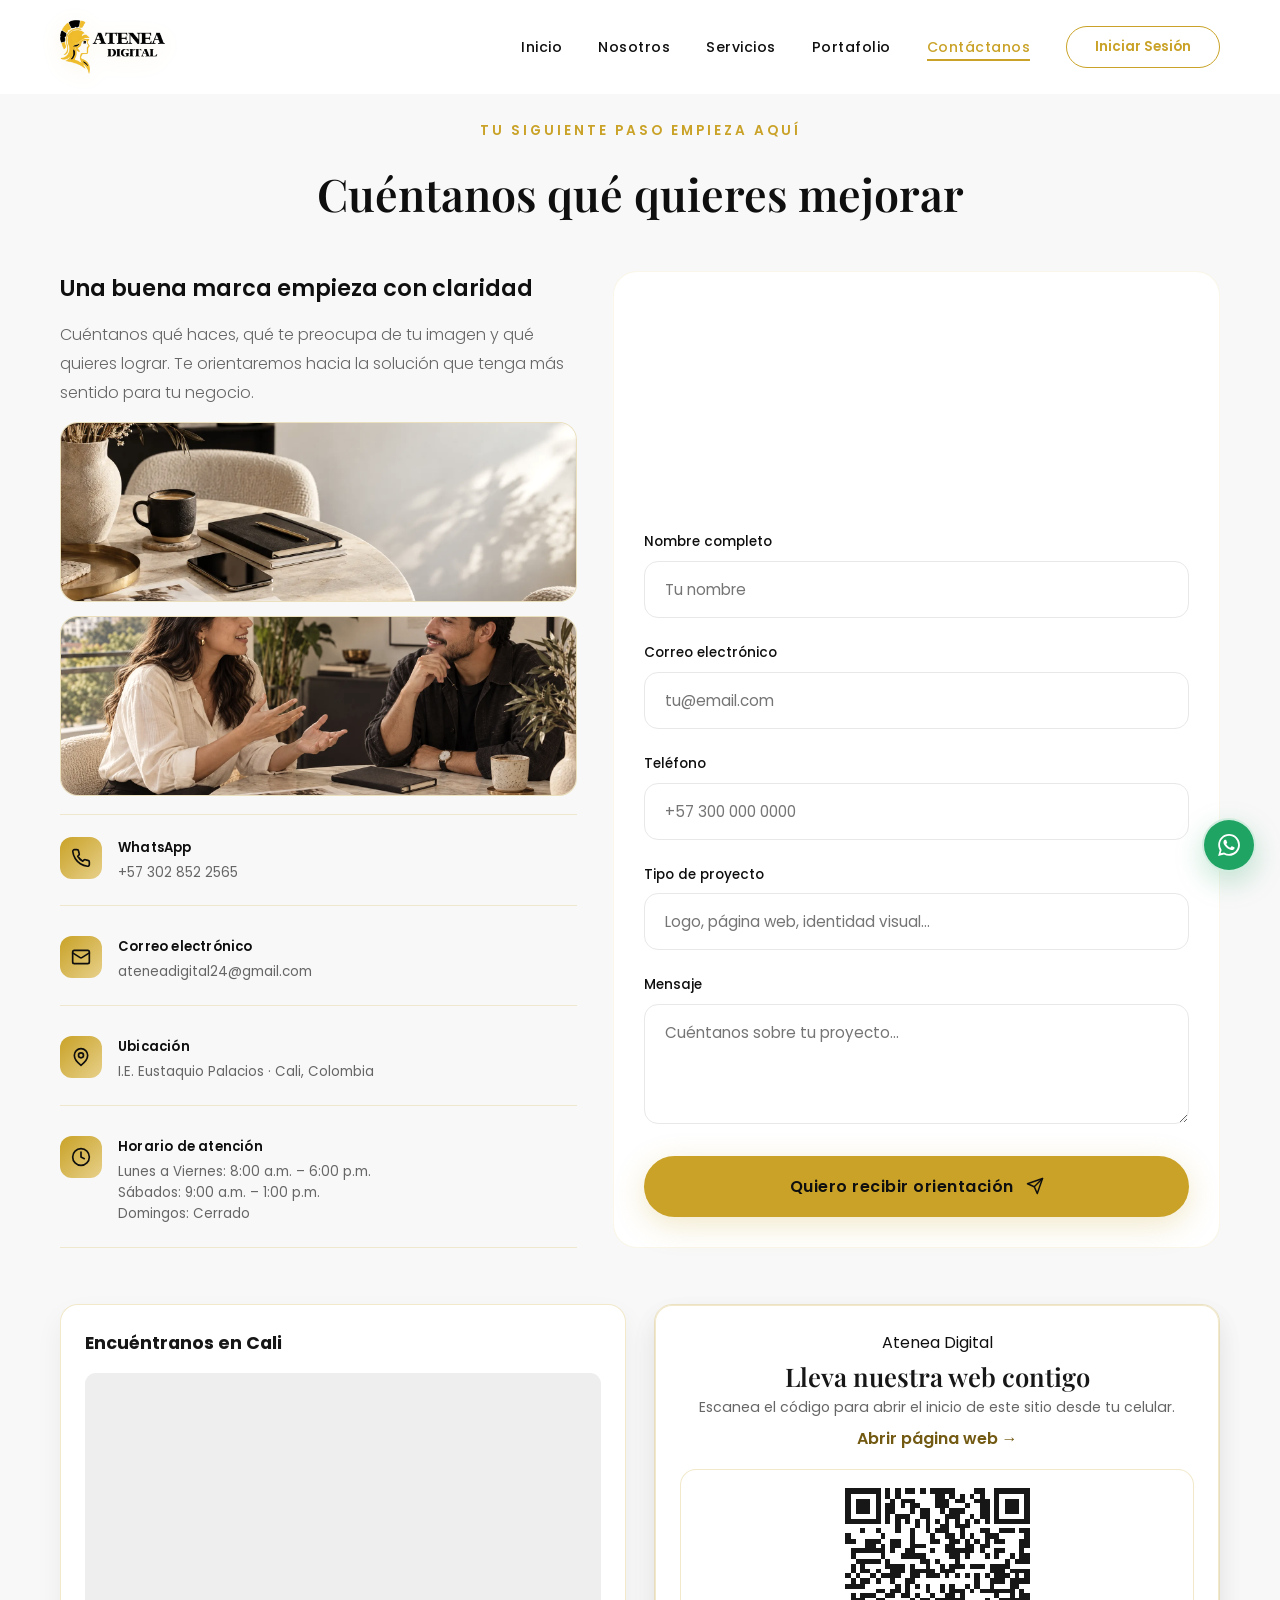
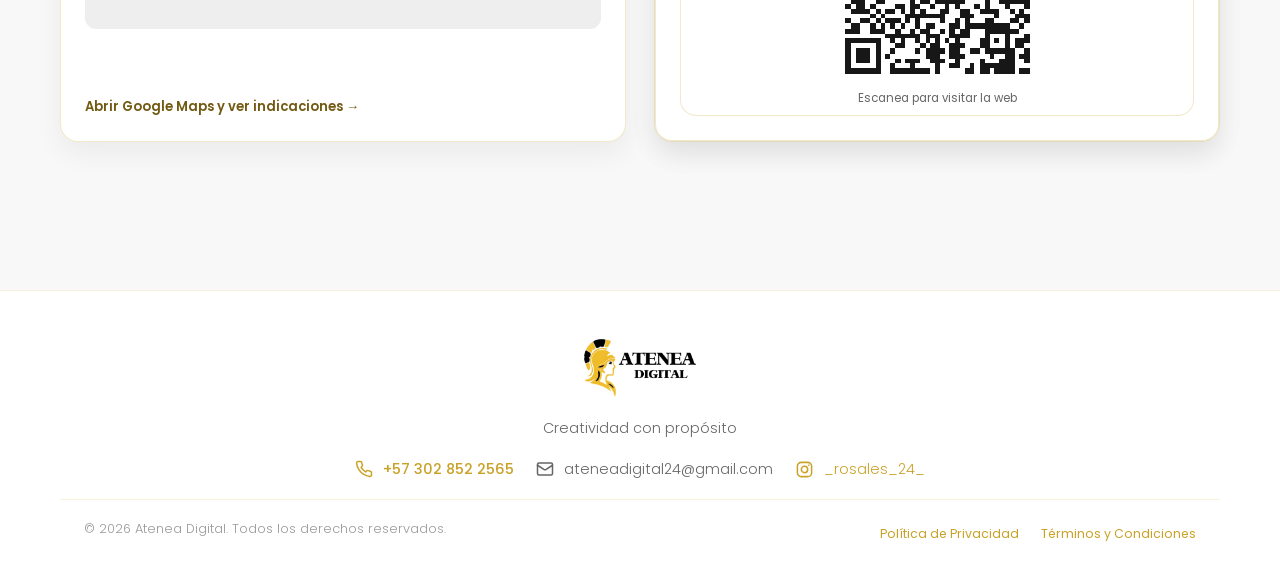
==== commit 79ce1744: "Final_Rosales" ====
--- a/contactanos.html
+++ b/contactanos.html
@@ -84,6 +84,13 @@
               loading="lazy"
             />
           </figure>
+          <figure class="contacto-visual contacto-visual--conversation fade-up">
+            <img
+              src="assets/34-contacto-conversacion.webp"
+              alt="Dos profesionales creativos conversan durante la planeación de un proyecto"
+              loading="lazy"
+            />
+          </figure>
           <div class="contacto-items-grid">
             <div class="contacto-item">
               <div class="contacto-item-icon" aria-hidden="true">
@@ -316,53 +323,6 @@
         </div>
       </div>
     </section>
-    <section
-      class="contact-faq"
-      aria-label="Preguntas rápidas sobre el contacto"
-    >
-      <div class="contact-faq-intro">
-        <span class="eyebrow">Antes de escribirnos</span>
-        <h2>Preguntas rápidas</h2>
-        <figure class="contact-faq-visual">
-          <img
-            src="assets/34-contacto-conversacion.webp"
-            alt="Dos profesionales creativos conversan durante la planeación de un proyecto"
-            loading="lazy"
-          />
-          <figcaption>
-            Cada buen proyecto empieza con una conversación clara.
-          </figcaption>
-        </figure>
-      </div>
-      <div class="contact-faq-list">
-        <details>
-          <summary>¿La primera orientación tiene costo?</summary>
-          <p>
-            No. La primera conversación para conocerte, escuchar tu idea y
-            entender qué necesitas es gratuita y sin compromiso. Si luego
-            quieres una asesoría más profunda, te contamos su alcance y valor
-            antes de empezar.
-          </p>
-        </details>
-        <details>
-          <summary>¿Puedo empezar aunque mi proyecto esté en una idea?</summary>
-          <p>
-            Sí. Puedes llegar con una idea inicial, algunas referencias o solo
-            una inquietud. Te ayudamos a organizar lo que tienes en mente y a
-            definir un primer paso claro para convertirlo en una propuesta.
-          </p>
-        </details>
-        <details>
-          <summary>¿Qué pasa después de que les comparto mi idea?</summary>
-          <p>
-            Revisamos tus objetivos y lo que necesita tu proyecto, luego te
-            sugerimos una ruta de trabajo con opciones y tiempos. Tú decides si
-            avanzamos; no comenzamos nada sin conversarlo y confirmarlo contigo.
-          </p>
-        </details>
-      </div>
-    </section>
-
     <!-- FOOTER -->
     <footer class="footer" role="contentinfo">
       <div class="footer-content">
--- a/css/style.css
+++ b/css/style.css
@@ -8248,3 +8248,239 @@
 
 /* Ancla directa de la vista previa del portafolio en Servicios. */
 .services-portfolio { scroll-margin-top: 90px; }
+
+/* Inicio móvil: el lema se ajusta por palabras, sin cortes forzados. */
+@media (max-width: 600px) {
+  .brand-showcase-copy h2 {
+    max-width: 100%;
+    font-size: clamp(1.85rem, 7.2vw, 2.35rem);
+    line-height: 1.2;
+    text-wrap: balance;
+    overflow-wrap: normal;
+    word-break: normal;
+    hyphens: none;
+  }
+  .brand-showcase-copy h2 br {
+    display: none;
+  }
+  .brand-showcase-copy h2 span {
+    display: inline;
+  }
+}
+/* Vista móvil del lema y la imagen: orden vertical, sin solapamientos. */
+@media (max-width: 600px) {
+  .brand-showcase {
+    padding: 58px 20px 64px;
+  }
+  .brand-showcase-inner {
+    display: grid;
+    grid-template-columns: minmax(0, 1fr);
+    gap: 26px;
+    align-items: start;
+  }
+  .brand-showcase-copy {
+    width: 100%;
+    min-width: 0;
+    text-align: left;
+  }
+  .brand-showcase-label {
+    margin-bottom: 12px;
+    font-size: 0.7rem;
+    letter-spacing: 2px;
+  }
+  .brand-showcase-copy h2 {
+    margin: 0 0 16px;
+    font-size: clamp(1.8rem, 8vw, 2.25rem);
+    line-height: 1.15;
+    letter-spacing: -0.02em;
+  }
+  .brand-showcase-copy h2 br {
+    display: block;
+  }
+  .brand-showcase-copy h2 span {
+    display: block;
+  }
+  .brand-showcase-copy > p:not(.brand-showcase-label) {
+    max-width: 36rem;
+    margin: 0;
+    font-size: 0.95rem;
+    line-height: 1.65;
+  }
+  .brand-showcase-image {
+    width: 100%;
+    min-width: 0;
+    min-height: 0;
+    aspect-ratio: 4 / 3;
+    border-radius: 20px;
+  }
+  .brand-showcase-image img {
+    display: block;
+    width: 100%;
+    height: 100%;
+    min-height: 0;
+    object-fit: cover;
+    object-position: center;
+  }
+}
+
+
+/* Contacto: imágenes editoriales apiladas y alineadas con el texto, también en móvil. */
+.contacto-info .contacto-visual {
+  width: 100%;
+  margin: 0 0 14px;
+}
+.contacto-info .contacto-visual--conversation {
+  margin-bottom: 18px;
+}
+@media (max-width: 560px) {
+  .contacto-info .contacto-visual {
+    margin-bottom: 12px;
+  }
+  .contacto-info .contacto-visual--conversation {
+    margin-bottom: 16px;
+  }
+}
+
+
+/* Nosotros: fotos apiladas, amplias y alineadas; flotan con un movimiento sutil. */
+.intro-visual-row .nosotros-visual-pair {
+  align-self: center;
+  width: 100%;
+  min-width: 0;
+  margin: 0;
+  overflow: visible;
+}
+.nosotros-visual-pair-images {
+  display: grid;
+  grid-template-columns: minmax(0, 1fr);
+  gap: 18px;
+}
+.nosotros-visual-card {
+  min-width: 0;
+  margin: 0;
+  overflow: hidden;
+  border: 1px solid rgba(201, 162, 39, 0.24);
+  border-radius: 18px;
+  background: #fff;
+  box-shadow: 0 14px 30px rgba(15, 15, 15, 0.1);
+  animation: atenea-photo-float 5.8s ease-in-out infinite;
+  transition: box-shadow 0.3s ease;
+}
+.nosotros-visual-card:nth-child(2) {
+  animation-delay: -2.9s;
+}
+.nosotros-visual-card img {
+  display: block;
+  width: 100%;
+  height: clamp(190px, 17vw, 230px);
+  object-fit: cover;
+  transition: transform 0.55s ease;
+}
+.nosotros-visual-card:hover {
+  animation-play-state: paused;
+  box-shadow: 0 20px 36px rgba(15, 15, 15, 0.15);
+}
+.nosotros-visual-card:hover img {
+  transform: scale(1.035);
+}
+.nosotros-visual-pair figcaption {
+  padding: 13px 12px 0;
+  color: var(--gray-text);
+  font-size: 0.8rem;
+  line-height: 1.45;
+  text-align: center;
+}
+@keyframes atenea-photo-float {
+  0%, 100% { transform: translateY(0); }
+  50% { transform: translateY(-6px); }
+}
+@media (max-width: 560px) {
+  .nosotros-visual-pair-images {
+    gap: 14px;
+  }
+  .nosotros-visual-card {
+    border-radius: 15px;
+  }
+  .nosotros-visual-card img {
+    height: 185px;
+  }
+  .nosotros-visual-pair figcaption {
+    padding-top: 11px;
+    font-size: 0.76rem;
+  }
+}
+@media (prefers-reduced-motion: reduce) {
+  .nosotros-visual-card {
+    animation: none;
+    transition: none;
+  }
+  .nosotros-visual-card img {
+    transition: none;
+  }
+}
+
+
+/* Las dos fotos conservan el mismo tamaño; la de conversación se muestra completa, sin recorte. */
+.nosotros-visual-card {
+  position: relative;
+  height: clamp(190px, 17vw, 230px);
+}
+.nosotros-visual-card:nth-child(2) {
+  isolation: isolate;
+}
+.nosotros-visual-card:nth-child(2)::before {
+  position: absolute;
+  z-index: 0;
+  inset: -8px;
+  content: "";
+  background: url("../assets/34-contacto-conversacion.webp") center / cover no-repeat;
+  filter: blur(12px);
+  opacity: 0.42;
+  transform: scale(1.04);
+}
+.nosotros-visual-card:nth-child(2) img {
+  position: relative;
+  z-index: 1;
+  height: 100%;
+  aspect-ratio: 4 / 3;
+  object-fit: contain;
+  object-position: center;
+  background: transparent;
+}
+@media (max-width: 560px) {
+  .nosotros-visual-card {
+    height: 185px;
+  }
+  .nosotros-visual-card:nth-child(2) img {
+    height: 100%;
+  }
+}
+
+
+/* Igual tamaño para ambas fotos: marco 3:2 y contenido completo, sin recortes. */
+.nosotros-visual-card {
+  height: auto;
+  aspect-ratio: 3 / 2;
+  isolation: isolate;
+}
+.nosotros-visual-card:first-child::before {
+  position: absolute;
+  z-index: 0;
+  inset: -8px;
+  content: "";
+  background: url("../assets/08-nosotros-editorial.webp") center / cover no-repeat;
+  filter: blur(12px);
+  opacity: 0.42;
+  transform: scale(1.04);
+}
+.nosotros-visual-card img,
+.nosotros-visual-card:nth-child(2) img {
+  position: relative;
+  z-index: 1;
+  width: 100%;
+  height: 100%;
+  aspect-ratio: auto;
+  object-fit: contain;
+  object-position: center;
+  background: transparent;
+}
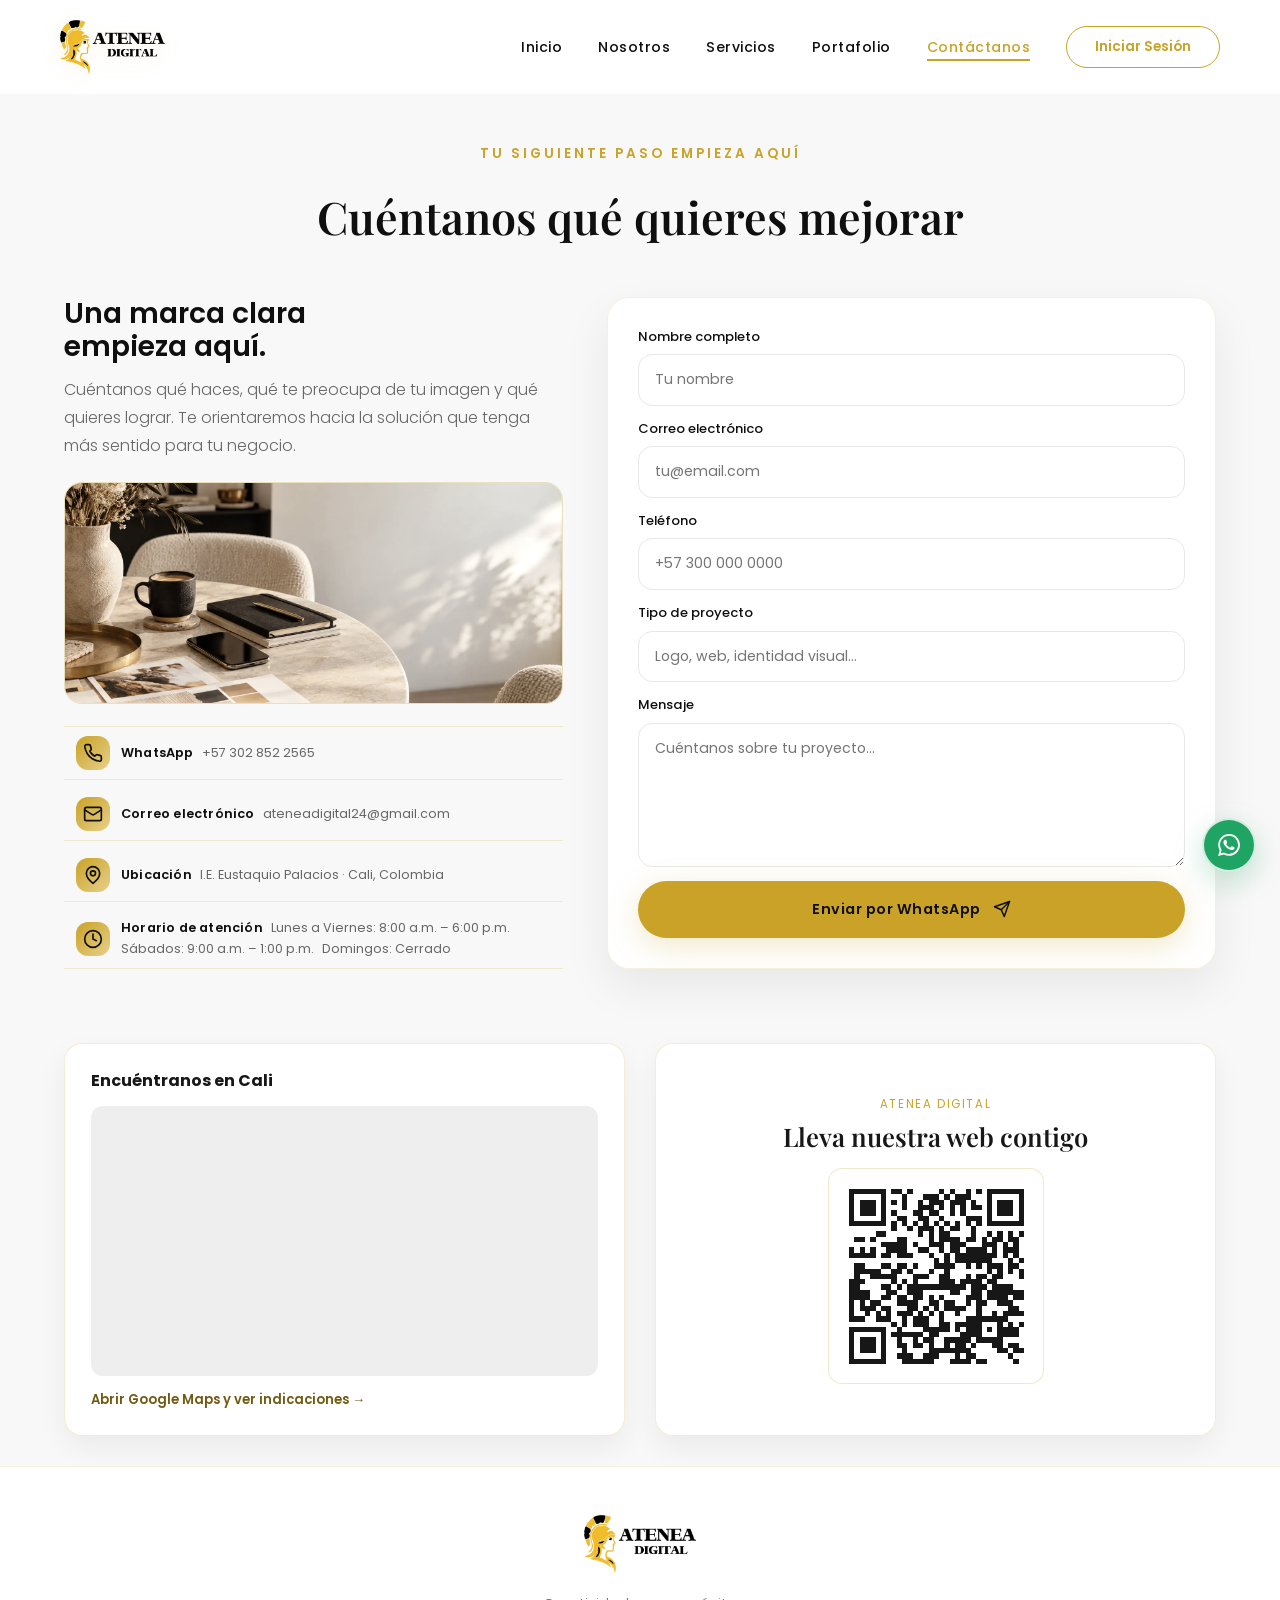
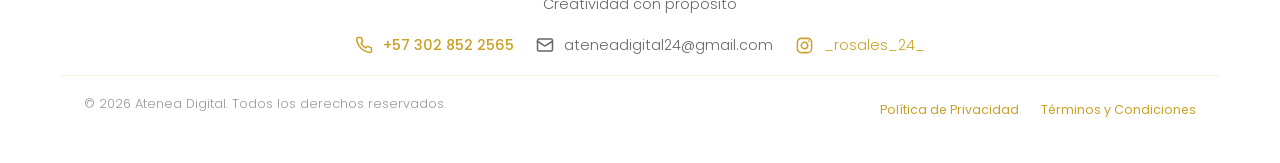
==== commit 4e72628d: "FINAL_" ====
--- a/contactanos.html
+++ b/contactanos.html
@@ -71,7 +71,7 @@
       </div>
       <div class="contacto-grid">
         <div class="contacto-info fade-up">
-          <h3>Una buena marca empieza con claridad</h3>
+          <h3>Una marca clara empieza aquí.</h3>
           <p>
             Cuéntanos qué haces, qué te preocupa de tu imagen y qué quieres
             lograr. Te orientaremos hacia la solución que tenga más sentido para
@@ -81,13 +81,6 @@
             <img
               src="assets/06-contacto-editorial.webp"
               alt="Reunión creativa para definir un proyecto de diseño"
-              loading="lazy"
-            />
-          </figure>
-          <figure class="contacto-visual contacto-visual--conversation fade-up">
-            <img
-              src="assets/34-contacto-conversacion.webp"
-              alt="Dos profesionales creativos conversan durante la planeación de un proyecto"
               loading="lazy"
             />
           </figure>
@@ -239,7 +232,7 @@
                 type="text"
                 id="proyecto"
                 name="proyecto"
-                placeholder="Logo, página web, identidad visual..."
+                placeholder="Logo, web, identidad visual..."
               />
             </div>
             <div class="form-group">
@@ -257,7 +250,7 @@
               class="btn-gold"
               style="width: 100%; justify-content: center"
             >
-              Quiero recibir orientación
+              Enviar por WhatsApp
               <svg
                 width="18"
                 height="18"
@@ -274,10 +267,8 @@
             </button>
           </form>
         </div>
-        <div
-          class="map-qr-pair"
-          aria-label="Mapa y código QR de Atenea Digital"
-        >
+
+        <div class="map-qr-pair" aria-label="Mapa y código QR de Atenea Digital">
           <div class="school-map-card">
             <h4>Encuéntranos en Cali</h4>
             <iframe
@@ -294,19 +285,11 @@
               >Abrir Google Maps y ver indicaciones →</a
             >
           </div>
-          <section
-            class="site-qr-section site-qr-inline"
-            aria-labelledby="siteQrTitle"
-          >
+          <section id="siteQr" class="site-qr-section site-qr-inline" aria-labelledby="siteQrTitle">
             <div class="site-qr-card">
-              <div>
+              <div class="site-qr-copy">
                 <span class="eyebrow">Atenea Digital</span>
                 <h2 id="siteQrTitle">Lleva nuestra web contigo</h2>
-                <p>
-                  Escanea el código para abrir el inicio de este sitio desde tu
-                  celular.
-                </p>
-                <a id="siteQrLink" href="index.html">Abrir página web →</a>
               </div>
               <div class="site-qr-frame">
                 <canvas
@@ -314,12 +297,12 @@
                   width="196"
                   height="196"
                   role="img"
-                  aria-label="Código QR que lleva al inicio de Atenea Digital"
-                ></canvas
-                ><span>Escanea para visitar la web</span>
+                  aria-label="Código QR: escanea para abrir el sitio web de Atenea Digital"
+                ></canvas>
               </div>
             </div>
           </section>
+        </div>
         </div>
       </div>
     </section>
--- a/css/style.css
+++ b/css/style.css
@@ -2548,7 +2548,7 @@
   font-size: 0.78rem;
   margin: 16px 0;
 }
-.simple-form input:not([type="checkbox"]) {
+.simple-form input:not([type="checkbox"]):not([type="file"]) {
   display: block;
   width: 100%;
   padding: 14px 15px;
@@ -2559,6 +2559,13 @@
   color: #fff;
   font: inherit;
   outline: none;
+}
+.simple-form input[type="file"] {
+  display: block;
+  width: 100%;
+  margin-top: 7px;
+  color: #c7c7c7;
+  font-size: 0.75rem;
 }
 .simple-form input:focus {
   border-color: var(--gold);
@@ -2615,6 +2622,13 @@
   font: inherit;
   font-weight: 700;
   cursor: pointer;
+}
+.auth-local-note {
+  color: #777;
+  font-size: 0.67rem;
+  line-height: 1.5;
+  text-align: center;
+  margin: -12px 0 4px;
 }
 .auth-home {
   display: block;
@@ -4509,6 +4523,42 @@
   object-fit: cover;
   border: 1px solid rgba(201, 162, 39, 0.55);
   margin: 12px 0;
+}
+.simple-form .profile-preview {
+  width: 64px;
+  height: 64px;
+}
+.register-photo-preview {
+  display: flex;
+  align-items: center;
+  gap: 12px;
+  min-height: 68px;
+  margin: 10px 0 16px;
+}
+.register-photo-preview .profile-photo-placeholder,
+.register-photo-preview .profile-preview {
+  flex: 0 0 64px;
+  width: 64px;
+  height: 64px;
+  margin: 0;
+  border: 1px solid rgba(201, 162, 39, 0.62);
+  border-radius: 50%;
+}
+.register-photo-preview .profile-photo-placeholder {
+  display: grid;
+  place-items: center;
+  background: linear-gradient(145deg, #302b1e, #171717);
+  color: var(--gold-soft);
+  font-family: "Playfair Display", serif;
+  font-size: 1rem;
+  letter-spacing: 0.08em;
+}
+.register-photo-preview p {
+  max-width: 230px;
+  margin: 0;
+  color: #aaa;
+  font-size: 0.72rem;
+  line-height: 1.5;
 }
 .account-contact {
   display: block;
@@ -6269,6 +6319,23 @@
   max-width: 500px;
   color: #666;
   line-height: 1.7;
+}
+.site-qr-card .site-qr-step,
+.site-qr-card .site-qr-destination {
+  margin: 8px 0;
+  font-size: 0.92rem;
+}
+.site-qr-card .site-qr-step strong {
+  display: inline-block;
+  min-width: 1.35rem;
+  color: #9b7816;
+}
+.site-qr-card .site-qr-destination span {
+  display: block;
+  margin-top: 4px;
+  color: #735a13;
+  font-size: 0.8rem;
+  overflow-wrap: anywhere;
 }
 .site-qr-card > div:first-child > a {
   color: #735a13;
@@ -8484,3 +8551,948 @@
   object-position: center;
   background: transparent;
 }
+
+
+/* Inicio de Nosotros: composición fluida, sin desbordes en tablet y celular. */
+@media (max-width: 900px) {
+  .impacto {
+    padding: 118px 22px 72px;
+  }
+  .impacto-container {
+    display: block;
+    width: 100%;
+    max-width: 760px;
+  }
+  .impacto-line {
+    display: none;
+  }
+  .impacto-content {
+    width: 100%;
+    min-width: 0;
+  }
+  .intro-visual-row {
+    grid-template-columns: minmax(0, 1fr);
+    gap: 24px;
+    width: 100%;
+    margin-bottom: 38px;
+  }
+  .intro-visual-copy {
+    display: block;
+    width: 100%;
+    min-width: 0;
+  }
+  .intro-visual-copy .impacto-kicker {
+    margin: 0 0 12px;
+    font-size: 0.74rem;
+    letter-spacing: 2px;
+    line-height: 1.5;
+  }
+  .intro-visual-copy .impacto-title {
+    max-width: 100%;
+    margin: 0 0 15px;
+    font-size: clamp(2rem, 5.6vw, 2.4rem);
+    line-height: 1.12;
+    text-wrap: balance;
+    overflow-wrap: break-word;
+  }
+  .intro-visual-copy .impacto-intro {
+    max-width: 100%;
+    margin: 0;
+    font-size: 1rem;
+    line-height: 1.65;
+  }
+  .intro-visual-row .nosotros-visual-pair {
+    width: 100%;
+    max-width: none;
+    margin: 0;
+  }
+  .nosotros-visual-card {
+    width: 100%;
+    height: auto;
+    aspect-ratio: 3 / 2;
+  }
+  .nosotros-visual-card img {
+    width: 100%;
+    height: 100%;
+  }
+}
+@media (max-width: 560px) {
+  .impacto {
+    padding: 104px 18px 64px;
+  }
+  .intro-visual-row {
+    gap: 20px;
+    margin-bottom: 32px;
+  }
+  .intro-visual-copy .impacto-kicker {
+    font-size: 0.7rem;
+    letter-spacing: 1.7px;
+  }
+  .intro-visual-copy .impacto-title {
+    font-size: clamp(1.95rem, 8.5vw, 2.15rem);
+    line-height: 1.12;
+    margin-bottom: 13px;
+  }
+  .intro-visual-copy .impacto-intro {
+    font-size: 0.98rem;
+    line-height: 1.62;
+  }
+  .nosotros-visual-pair-images {
+    gap: 12px;
+  }
+  .nosotros-visual-pair figcaption {
+    padding-inline: 4px;
+    font-size: 0.75rem;
+  }
+}
+@media (prefers-reduced-motion: reduce) {
+  .nosotros-visual-card {
+    animation: none;
+  }
+}
+
+
+/* ===== AJUSTES SOLICITADOS · CONTACTO, TITULARES Y REGISTRO ===== */
+.impact-band-copy h2,
+.intro-visual-copy .impacto-title,
+.story-copy h2,
+.service-deep-head h2,
+.contacto-info h3 {
+  text-wrap: balance;
+  overflow-wrap: normal;
+  hyphens: none;
+}
+.impact-band-copy h2 {
+  max-width: 760px;
+  margin-inline: auto;
+  text-align: left;
+}
+.intro-visual-copy .impacto-title { max-width: 600px; }
+.story-copy h2 { max-width: 680px; }
+.service-deep-head h2 { max-width: 720px; }
+.contacto {
+  padding: clamp(84px, 9vw, 120px) clamp(20px, 5vw, 64px) 76px;
+}
+.contacto-header {
+  max-width: 760px;
+  margin: 0 auto clamp(28px, 4vw, 44px);
+  text-align: center;
+}
+.contacto-title { text-wrap: balance; }
+.contacto-grid {
+  max-width: 1160px;
+  margin-inline: auto;
+  grid-template-columns: minmax(0, 0.9fr) minmax(0, 1.1fr);
+  gap: clamp(24px, 4vw, 48px);
+  align-items: start;
+}
+.contacto-info { min-width: 0; }
+.contacto-info h3 {
+  max-width: 440px;
+  margin: 0 0 12px;
+  font-size: clamp(1.4rem, 2.2vw, 1.9rem);
+  line-height: 1.2;
+}
+.contacto-info > p {
+  max-width: 54ch;
+  margin: 0 0 22px;
+  line-height: 1.75;
+  text-wrap: pretty;
+}
+.contacto-info .contacto-visual {
+  margin: 0 0 22px;
+  overflow: hidden;
+  border-radius: 18px;
+}
+.contacto-info .contacto-visual img {
+  display: block;
+  width: 100%;
+  height: clamp(210px, 22vw, 290px);
+  object-fit: cover;
+  object-position: left center;
+}
+.contacto-items-grid {
+  grid-template-columns: repeat(2, minmax(0, 1fr));
+  gap: 12px;
+  margin: 0;
+}
+.contacto-item {
+  min-height: 84px;
+  padding: 14px;
+  align-items: center;
+}
+.contacto-form {
+  min-width: 0;
+  padding: clamp(20px, 3vw, 34px);
+  border: 1px solid rgba(201, 162, 39, 0.16);
+  border-radius: 22px;
+  background: #fff;
+  box-shadow: 0 18px 46px rgba(20, 20, 20, 0.07);
+}
+.contacto-form form {
+  display: grid;
+  grid-template-columns: repeat(2, minmax(0, 1fr));
+  gap: 16px;
+}
+.contacto-form .form-group { min-width: 0; margin: 0; }
+.contacto-form .form-group:nth-of-type(5),
+.contacto-form form > button[type="submit"] { grid-column: 1 / -1; }
+.contacto-form textarea { min-height: 138px; resize: vertical; }
+.map-qr-pair {
+  grid-column: 1 / -1;
+  display: grid;
+  grid-template-columns: repeat(2, minmax(0, 1fr));
+  gap: clamp(18px, 3vw, 32px);
+  align-items: stretch;
+  margin-top: 8px;
+}
+.register-photo-preview .profile-photo-placeholder {
+  overflow: hidden;
+  background: linear-gradient(145deg, #302b1e, #171717);
+}
+.register-photo-preview .profile-photo-placeholder svg { display: block; }
+.register-photo-preview p {
+  max-width: none;
+  color: #c8c4ba;
+  font-size: 0.82rem;
+}
+@media (max-width: 900px) {
+  .contacto-grid { grid-template-columns: minmax(0, 1fr); gap: 28px; }
+  .contacto-info { max-width: 680px; margin-inline: auto; }
+  .contacto-form { width: 100%; }
+  .map-qr-pair { grid-template-columns: minmax(0, 1fr); }
+}
+@media (max-width: 560px) {
+  .contacto { padding: 88px 18px 56px; }
+  .contacto-items-grid,
+  .contacto-form form { grid-template-columns: minmax(0, 1fr); }
+  .contacto-form .form-group:nth-of-type(5),
+  .contacto-form form > button[type="submit"] { grid-column: auto; }
+  .contacto-form { padding: 20px 16px; border-radius: 18px; }
+  .contacto-info .contacto-visual img { height: 210px; }
+  .impact-band-copy h2 { text-align: center; }
+}
+
+/* Contacto: anclar el formulario al inicio de su tarjeta, sin hueco superior. */
+@media (min-width: 901px) {
+  .contacto-form {
+    display: block;
+    align-self: start;
+  }
+}
+
+.simple-auth-brand h1 { text-wrap: balance; }
+
+
+/* QR compacto: solo identidad, título y código; sin mapa ni texto de instrucciones. */
+.contacto .site-qr-section.site-qr-inline {
+  width: min(100%, 780px);
+  margin: clamp(28px, 4vw, 44px) auto 0;
+  padding: 0;
+}
+.contacto .site-qr-inline .site-qr-card {
+  display: grid;
+  grid-template-columns: minmax(0, 1fr) 164px;
+  align-items: center;
+  gap: 28px;
+  min-height: 0;
+  padding: 22px 28px;
+  border: 1px solid rgba(201, 162, 39, 0.2);
+  border-radius: 20px;
+  background: #fff;
+  box-shadow: 0 12px 32px rgba(15, 15, 15, 0.06);
+}
+.contacto .site-qr-copy { min-width: 0; }
+.contacto .site-qr-copy .eyebrow {
+  display: block;
+  margin-bottom: 8px;
+  color: var(--gold);
+  font-size: 0.72rem;
+  letter-spacing: 0.14em;
+  text-transform: uppercase;
+}
+.contacto .site-qr-inline .site-qr-card h2 {
+  max-width: 18ch;
+  margin: 0;
+  font: 600 clamp(1.45rem, 3vw, 2.1rem)/1.15 "Playfair Display", serif;
+  text-wrap: balance;
+}
+.contacto .site-qr-inline .site-qr-frame {
+  display: grid;
+  width: 164px;
+  min-width: 0;
+  place-items: center;
+  justify-self: end;
+  padding: 9px;
+  border: 1px solid rgba(201, 162, 39, 0.24);
+  border-radius: 14px;
+  background: #fff;
+}
+.contacto .site-qr-inline .site-qr-frame canvas {
+  display: block;
+  width: 144px;
+  height: 144px;
+  max-width: 100%;
+}
+.site-qr-error {
+  margin: 0;
+  color: #7b332b;
+  font-size: 0.86rem;
+  line-height: 1.5;
+}
+@media (max-width: 560px) {
+  .contacto .site-qr-section.site-qr-inline { margin-top: 28px; }
+  .contacto .site-qr-inline .site-qr-card {
+    grid-template-columns: minmax(0, 1fr);
+    justify-items: center;
+    gap: 16px;
+    padding: 20px 16px;
+    text-align: center;
+  }
+  .contacto .site-qr-inline .site-qr-card h2 { margin-inline: auto; }
+  .contacto .site-qr-inline .site-qr-frame { justify-self: center; }
+}
+.contacto .site-qr-section.site-qr-inline {
+  grid-column: 1 / -1;
+}
+
+
+/* ===== AJUSTE FINAL · CONTACTO, MAPA Y QR ===== */
+.contacto {
+  padding-bottom: 30px;
+}
+.contacto-grid {
+  align-items: stretch;
+  gap: clamp(28px, 3.5vw, 44px);
+}
+.contacto-info {
+  display: flex;
+  flex-direction: column;
+}
+.contacto-info .contacto-items-grid {
+  margin-top: auto !important;
+  margin-bottom: 0 !important;
+  gap: 16px;
+}
+.contacto-item {
+  min-height: 96px;
+  padding: 16px;
+  gap: 14px;
+  align-items: flex-start;
+}
+.contacto-item-text h4 {
+  margin: 2px 0 7px;
+  font-size: 0.82rem;
+  line-height: 1.35;
+}
+.contacto-item-text span,
+.contacto-item-text a {
+  font-size: 0.8rem;
+  line-height: 1.58;
+  text-wrap: pretty;
+}
+.contacto-form {
+  display: flex;
+  flex-direction: column;
+  align-self: stretch;
+  box-sizing: border-box;
+  padding: clamp(26px, 3vw, 36px);
+}
+.contacto-form form {
+  display: grid;
+  width: 100%;
+  flex: 1 1 auto;
+  grid-template-columns: repeat(2, minmax(0, 1fr));
+  grid-template-rows: auto auto minmax(176px, 1fr) auto;
+  gap: 23px 18px;
+  align-content: stretch;
+}
+.contacto-form .form-group {
+  min-width: 0;
+  margin: 0;
+}
+.contacto-form .form-group label {
+  margin-bottom: 10px;
+  font-size: 0.86rem;
+  line-height: 1.4;
+}
+.contacto-form .form-group input,
+.contacto-form .form-group textarea {
+  box-sizing: border-box;
+  min-height: 54px;
+  padding: 16px 18px;
+  font-size: 0.94rem;
+  line-height: 1.55;
+}
+.contacto-form .form-group:nth-of-type(5),
+.contacto-form form > button[type="submit"] {
+  grid-column: 1 / -1;
+}
+.contacto-form textarea {
+  height: 100%;
+  min-height: 176px;
+  resize: vertical;
+}
+.contacto-form form > button[type="submit"] {
+  min-height: 56px;
+  align-self: end;
+}
+.map-qr-pair {
+  display: grid;
+  grid-column: 1 / -1;
+  grid-template-columns: repeat(2, minmax(0, 1fr));
+  align-items: stretch;
+  gap: clamp(18px, 2.8vw, 30px);
+  width: 100%;
+  margin: 30px 0 0;
+}
+.map-qr-pair > .school-map-card,
+.map-qr-pair > .site-qr-inline {
+  box-sizing: border-box;
+  width: 100%;
+  height: auto;
+  min-width: 0;
+  min-height: 0;
+  margin: 0;
+  border: 1px solid rgba(201, 162, 39, 0.2);
+  border-radius: 18px;
+  background: #fff;
+  box-shadow: 0 12px 28px rgba(20, 20, 20, 0.055);
+}
+.map-qr-pair > .school-map-card {
+  display: flex;
+  flex-direction: column;
+  padding: clamp(18px, 2.2vw, 26px);
+}
+.map-qr-pair .school-map-card h4 {
+  margin: 0 0 14px;
+  font-size: 1rem;
+  line-height: 1.4;
+}
+.map-qr-pair .school-map-card iframe {
+  display: block;
+  flex: 1 1 auto;
+  width: 100%;
+  height: clamp(200px, 23vw, 270px);
+  min-height: 200px;
+  border: 0;
+  border-radius: 12px;
+}
+.map-qr-pair .school-map-card > a {
+  margin-top: 14px;
+  padding: 0;
+  font-size: 0.82rem;
+  line-height: 1.45;
+}
+.contacto .map-qr-pair > .site-qr-inline {
+  display: block;
+  padding: 0;
+}
+.contacto .map-qr-pair .site-qr-inline .site-qr-card {
+  display: flex;
+  flex-direction: column;
+  justify-content: center;
+  align-items: center;
+  box-sizing: border-box;
+  width: 100%;
+  height: 100%;
+  min-height: 0;
+  margin: 0;
+  padding: clamp(20px, 2.4vw, 30px);
+  gap: 16px;
+  text-align: center;
+  border: 0;
+  border-radius: inherit;
+  box-shadow: none;
+}
+.contacto .map-qr-pair .site-qr-inline .site-qr-copy {
+  display: flex;
+  flex-direction: column;
+  align-items: center;
+  width: 100%;
+}
+.contacto .map-qr-pair .site-qr-inline .site-qr-card h2 {
+  max-width: 100%;
+  margin: 0;
+  font-size: clamp(1.3rem, 2vw, 1.7rem);
+  line-height: 1.2;
+  text-wrap: balance;
+}
+.contacto .map-qr-pair .site-qr-inline .site-qr-frame {
+  display: grid;
+  flex: none;
+  width: auto;
+  min-width: 0;
+  align-self: center;
+  justify-self: center;
+  padding: 9px;
+}
+.contacto .map-qr-pair .site-qr-inline .site-qr-frame canvas {
+  display: block;
+  width: clamp(160px, 17vw, 196px) !important;
+  height: clamp(160px, 17vw, 196px) !important;
+  max-width: 100%;
+  aspect-ratio: 1 / 1;
+  image-rendering: pixelated;
+}
+.services-portfolio-copy h2 {
+  display: none;
+}
+.services-portfolio-copy > p {
+  max-width: 500px;
+  margin: 0;
+  font-size: clamp(1rem, 1.5vw, 1.12rem);
+  line-height: 1.7;
+  text-wrap: pretty;
+}
+.service-deep-head h2 {
+  max-width: 900px;
+  font-size: clamp(1.9rem, 3.25vw, 2.65rem);
+  line-height: 1.12;
+  text-wrap: balance;
+}
+@media (max-width: 1040px) {
+  .contacto-grid {
+    grid-template-columns: minmax(0, 1fr);
+    gap: 28px;
+  }
+  .contacto-info {
+    max-width: 720px;
+    width: 100%;
+    margin-inline: auto;
+  }
+  .contacto-form {
+    width: 100%;
+    min-height: 0;
+  }
+  .contacto-form form {
+    grid-template-rows: auto auto minmax(176px, auto) auto;
+  }
+  .map-qr-pair .school-map-card iframe {
+    height: clamp(210px, 30vw, 270px);
+  }
+}
+@media (max-width: 600px) {
+  .contacto {
+    padding-bottom: 22px;
+  }
+  .contacto-items-grid,
+  .contacto-form form,
+  .map-qr-pair {
+    grid-template-columns: minmax(0, 1fr);
+  }
+  .contacto-item {
+    min-height: 0;
+    padding: 16px;
+  }
+  .contacto-form {
+    padding: 22px 18px;
+  }
+  .contacto-form form {
+    grid-template-rows: none;
+    gap: 20px;
+  }
+  .contacto-form .form-group:nth-of-type(5),
+  .contacto-form form > button[type="submit"] {
+    grid-column: auto;
+  }
+  .contacto-form textarea {
+    height: auto;
+    min-height: 180px;
+  }
+  .map-qr-pair {
+    gap: 16px;
+    margin-top: 24px;
+  }
+  .map-qr-pair > .school-map-card,
+  .map-qr-pair > .site-qr-inline {
+    min-height: 0;
+  }
+  .map-qr-pair .school-map-card iframe {
+    height: clamp(200px, 58vw, 250px);
+  }
+  .contacto .map-qr-pair .site-qr-inline .site-qr-card {
+    padding: 20px 16px;
+  }
+  .contacto .map-qr-pair .site-qr-inline .site-qr-frame canvas {
+    width: 176px !important;
+    height: 176px !important;
+  }
+  .services-portfolio-copy h2 {
+    display: none;
+  }
+  .service-deep-head h2 {
+    font-size: clamp(1.85rem, 7.5vw, 2.35rem);
+  }
+}
+/* Dentro de la fila mapa/QR, ambas tarjetas deben quedar en columnas hermanas. */
+.contacto .map-qr-pair > .site-qr-inline {
+  grid-column: auto;
+  width: 100%;
+  height: 100%;
+  margin: 0;
+}
+
+
+/* ===== AJUSTE FINAL · TIPOGRAFÍA E INFORMACIÓN DE CONTACTO ===== */
+.home-delivery .home-section-heading h2 {
+  max-width: 940px;
+  margin-inline: auto;
+  line-height: 1.15;
+  text-wrap: balance;
+  overflow-wrap: normal;
+  hyphens: none;
+}
+.intro-visual-row {
+  grid-template-columns: minmax(0, 1.12fr) minmax(340px, 0.88fr);
+  gap: clamp(26px, 3.2vw, 38px);
+}
+.intro-visual-copy .impacto-title {
+  max-width: 620px;
+  font-size: clamp(2rem, 3.4vw, 2.75rem);
+  line-height: 1.14;
+  text-wrap: balance;
+  overflow-wrap: normal;
+  word-break: normal;
+  hyphens: none;
+}
+.intro-visual-copy .impacto-intro {
+  max-width: 620px;
+  font-size: 1rem;
+  line-height: 1.72;
+  text-wrap: pretty;
+  overflow-wrap: normal;
+  hyphens: none;
+}
+.nosotros-visual-card:nth-child(2)::before {
+  display: none;
+}
+.nosotros-visual-card:nth-child(2) img {
+  object-fit: cover;
+  object-position: center 46%;
+  background: #f4f0e7;
+}
+.services-portfolio-copy > p {
+  max-width: 520px;
+  font-size: clamp(1.08rem, 1.6vw, 1.22rem);
+  line-height: 1.72;
+  text-wrap: pretty;
+}
+.services-portfolio-copy .services-portfolio-cta {
+  margin-top: 18px;
+  text-decoration: none;
+}
+.contacto-grid {
+  align-items: stretch;
+}
+.contacto-info {
+  display: flex;
+  flex-direction: column;
+}
+.contacto-info .contacto-visual img {
+  height: clamp(170px, 18vw, 220px);
+}
+.contacto-info .contacto-items-grid {
+  display: grid;
+  grid-template-columns: minmax(0, 1fr);
+  gap: 10px;
+  margin-top: auto !important;
+  margin-bottom: 0 !important;
+}
+.contacto-info .contacto-item {
+  min-height: 0;
+  padding: 12px 15px;
+  gap: 13px;
+  align-items: center;
+}
+.contacto-info .contacto-item-icon {
+  flex: 0 0 38px;
+  width: 38px;
+  height: 38px;
+}
+.contacto-info .contacto-item-text h4 {
+  margin: 0 0 3px;
+  font-size: 0.8rem;
+}
+.contacto-info .contacto-item-text span,
+.contacto-info .contacto-item-text a {
+  font-size: 0.79rem;
+  line-height: 1.5;
+  text-wrap: pretty;
+}
+.contacto-form {
+  display: flex;
+  flex-direction: column;
+  padding: clamp(22px, 2.5vw, 30px);
+}
+.contacto-form form {
+  display: grid;
+  grid-template-columns: repeat(2, minmax(0, 1fr));
+  grid-template-rows: auto auto minmax(154px, 1fr) auto;
+  gap: 18px 16px;
+}
+.contacto-form .form-group label {
+  margin-bottom: 8px;
+  font-size: 0.82rem;
+}
+.contacto-form .form-group input,
+.contacto-form .form-group textarea {
+  min-height: 48px;
+  padding: 14px 16px;
+  font-size: 0.88rem;
+}
+.contacto-form textarea {
+  height: 100%;
+  min-height: 154px;
+}
+.contacto-form form > button[type="submit"] {
+  min-height: 50px;
+  font-size: 0.9rem;
+}
+@media (max-width: 900px) {
+  .intro-visual-row {
+    grid-template-columns: minmax(0, 1fr);
+  }
+  .intro-visual-copy .impacto-title {
+    max-width: 720px;
+    font-size: clamp(2rem, 5.1vw, 2.5rem);
+  }
+  .contacto-info .contacto-items-grid {
+    grid-template-columns: minmax(0, 1fr);
+    margin-top: 18px !important;
+  }
+  .contacto-form form {
+    grid-template-rows: auto auto minmax(154px, auto) auto;
+  }
+}
+@media (max-width: 560px) {
+  .home-delivery .home-section-heading h2 {
+    font-size: clamp(1.9rem, 7vw, 2.35rem);
+  }
+  .intro-visual-copy .impacto-title {
+    font-size: clamp(1.9rem, 7.4vw, 2.15rem);
+    line-height: 1.15;
+  }
+  .intro-visual-copy .impacto-intro {
+    font-size: 0.98rem;
+    line-height: 1.68;
+  }
+  .contacto-form {
+    padding: 20px 16px;
+  }
+  .contacto-form form {
+    grid-template-columns: minmax(0, 1fr);
+    grid-template-rows: none;
+    gap: 16px;
+  }
+  .contacto-form .form-group:nth-of-type(5),
+  .contacto-form form > button[type="submit"] {
+    grid-column: auto;
+  }
+  .contacto-form textarea {
+    height: auto;
+    min-height: 150px;
+  }
+}
+/* El mensaje conserva espacio suficiente, sin estirarse en exceso; el CTA sigue al pie. */
+.contacto-form form {
+  grid-template-rows: auto auto 180px auto;
+  row-gap: 28px;
+  align-content: space-between;
+}
+.contacto-form textarea {
+  height: 100%;
+  min-height: 180px;
+}
+@media (max-width: 900px) {
+  .contacto-form form {
+    grid-template-rows: auto auto 180px auto;
+    row-gap: 20px;
+    align-content: start;
+  }
+}
+@media (max-width: 560px) {
+  .contacto-form form {
+    grid-template-rows: none;
+    row-gap: 16px;
+  }
+  .contacto-form textarea {
+    height: auto;
+    min-height: 150px;
+  }
+}
+/* Datos de contacto en filas horizontales, no en una cuadrícula de cuatro tarjetas. */
+.contacto-info .contacto-items-grid {
+  gap: 8px;
+}
+.contacto-info .contacto-item {
+  min-height: 0;
+  padding: 9px 12px;
+  gap: 11px;
+}
+.contacto-info .contacto-item-icon {
+  flex-basis: 34px;
+  width: 34px;
+  height: 34px;
+}
+.contacto-info .contacto-item-text {
+  display: flex;
+  min-width: 0;
+  flex-wrap: wrap;
+  align-items: baseline;
+  column-gap: 8px;
+  row-gap: 2px;
+}
+.contacto-info .contacto-item-text h4 {
+  flex: 0 0 auto;
+  margin: 0;
+  line-height: 1.45;
+}
+.contacto-info .contacto-item-text span,
+.contacto-info .contacto-item-text a {
+  display: inline;
+  max-width: 100%;
+  line-height: 1.48;
+}
+.contacto-form form {
+  row-gap: 22px;
+}
+@media (max-width: 900px) {
+  .contacto-form form { row-gap: 18px; }
+}
+@media (max-width: 560px) {
+  .contacto-form form { row-gap: 16px; }
+}
+
+
+/* Contacto: formulario en una columna y de altura pareja al bloque de horario. */
+.contacto-form form {
+  flex: 1 1 auto;
+  grid-template-columns: minmax(0, 1fr);
+  grid-template-rows: auto auto auto auto minmax(130px, 1fr) auto;
+  gap: 14px;
+  align-content: stretch;
+}
+.contacto-form .form-group:nth-of-type(5),
+.contacto-form form > button[type="submit"] {
+  grid-column: 1;
+}
+.contacto-form textarea {
+  height: 100%;
+  min-height: 130px;
+}
+@media (max-width: 900px) {
+  .contacto-form form {
+    flex: 0 0 auto;
+    grid-template-rows: none;
+    gap: 14px;
+  }
+  .contacto-form textarea {
+    height: auto;
+    min-height: 130px;
+  }
+}
+@media (max-width: 560px) {
+  .contacto-form form {
+    grid-template-columns: minmax(0, 1fr);
+    grid-template-rows: none;
+    gap: 14px;
+  }
+  .contacto-form textarea {
+    min-height: 130px;
+  }
+}
+
+
+/* El área de mensaje crece dentro de su fila sin invadir el botón. */
+.contacto-form form {
+  grid-template-rows: auto auto auto auto minmax(160px, 1fr) auto;
+}
+.contacto-form .form-group:nth-of-type(5) {
+  display: flex;
+  min-height: 0;
+  flex-direction: column;
+}
+.contacto-form .form-group:nth-of-type(5) textarea {
+  flex: 1 1 auto;
+  height: auto;
+  min-height: 130px;
+}
+@media (max-width: 900px) {
+  .contacto-form form { grid-template-rows: none; }
+  .contacto-form .form-group:nth-of-type(5) { display: block; }
+  .contacto-form .form-group:nth-of-type(5) textarea {
+    flex: none;
+    height: auto;
+    min-height: 130px;
+  }
+}
+
+
+/* En Nosotros queda únicamente la conversación; quitar también el fondo de la foto retirada. */
+.nosotros-visual-card:first-child::before {
+  display: none;
+}
+.nosotros-visual-card:first-child img {
+  object-fit: cover;
+  object-position: center 46%;
+  background: #f4f0e7;
+}
+
+
+/* Acceso: control visible y accesible para mostrar/ocultar la contraseña. */
+.password-field-group {
+  margin: 16px 0;
+}
+.simple-form .password-field-group > label {
+  display: block;
+  margin: 0;
+}
+.password-input-wrap {
+  position: relative;
+  margin-top: 7px;
+}
+.simple-form .password-input-wrap > input {
+  margin-top: 0;
+  padding-right: 54px;
+}
+.password-toggle {
+  position: absolute;
+  top: 50%;
+  right: 8px;
+  display: grid;
+  width: 40px;
+  height: 40px;
+  place-items: center;
+  padding: 0;
+  transform: translateY(-50%);
+  border: 0;
+  border-radius: 50%;
+  background: transparent;
+  color: var(--gold-soft);
+  cursor: pointer;
+}
+.password-toggle svg { display: block; }
+.password-toggle .eye-off { display: none; }
+.password-toggle.is-visible .eye-open { display: none; }
+.password-toggle.is-visible .eye-off { display: block; }
+.password-toggle:hover { background: rgba(201, 162, 39, 0.12); }
+.password-toggle:focus-visible {
+  outline: 2px solid var(--gold);
+  outline-offset: 2px;
+}
+@media (max-width: 560px) {
+  .password-toggle { width: 42px; height: 42px; }
+  .simple-form .password-input-wrap > input { padding-right: 54px; }
+}
+
+
+/* Login: elevar un poco el bloque visual de marca en escritorio y móvil. */
+.simple-auth-brand > div {
+  transform: translateY(-22px);
+}
+@media (max-width: 800px) {
+  .simple-auth-brand > div {
+    transform: translateY(-10px);
+  }
+}
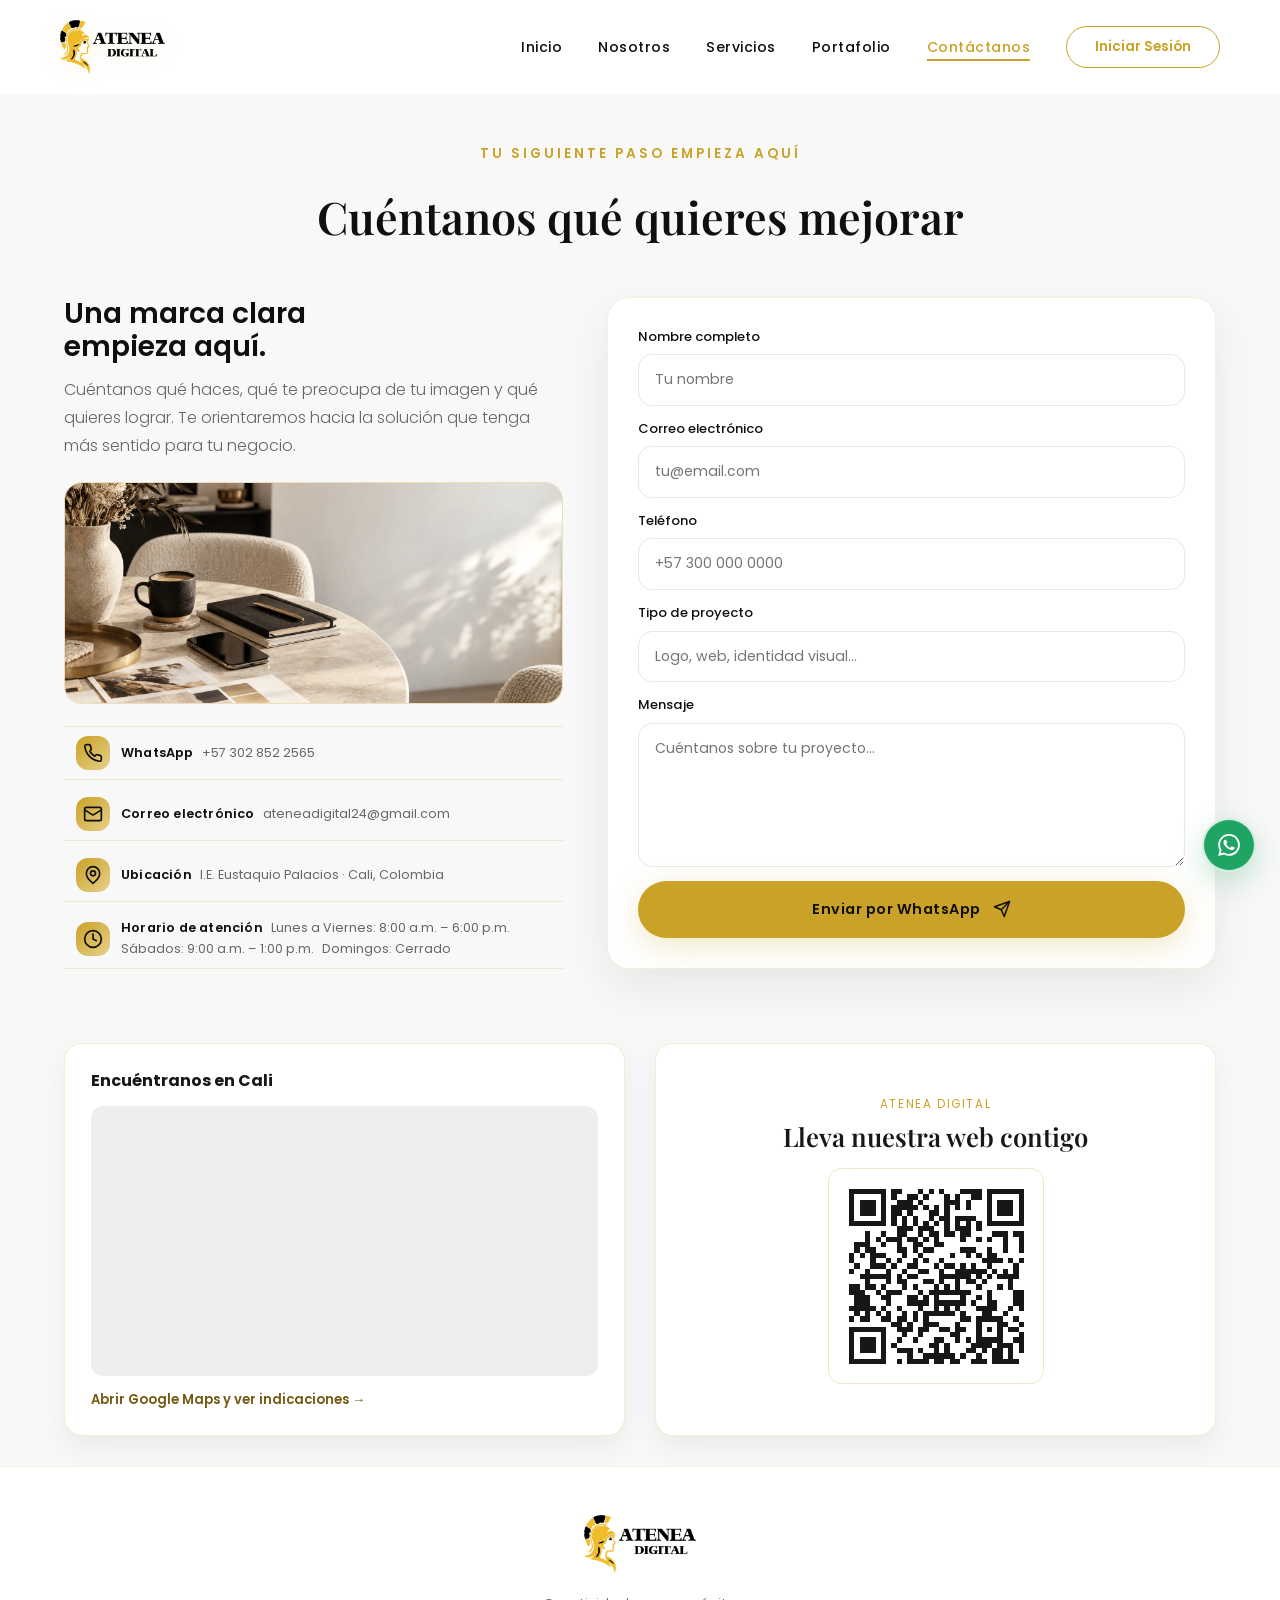
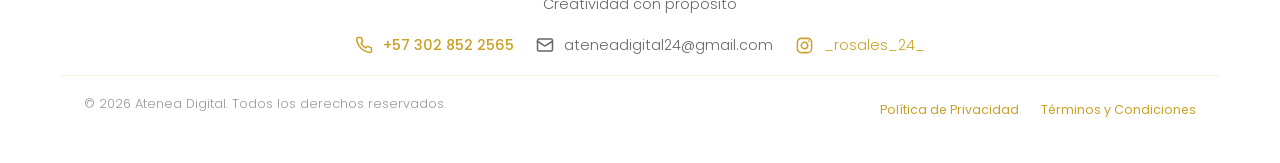
==== commit 35c7ecdb: "FINAL" ====
--- a/contactanos.html
+++ b/contactanos.html
@@ -5,7 +5,7 @@
     <meta name="viewport" content="width=device-width, initial-scale=1.0" />
     <title>Contáctanos | Atenea Digital</title>
     <link rel="icon" type="image/png" href="assets/01-atenea-logo.png" />
-    <link rel="stylesheet" href="css/style.css" />
+    <link rel="stylesheet" href="css/style-15dd57c-r3.css" />
   </head>
   <body>
     <!-- NAVBAR -->
@@ -444,10 +444,7 @@
           &times;</button
         ><span class="eyebrow">Atenea Digital</span>
         <h2 id="termsInfoTitle">Términos y Condiciones</h2>
-        <p>
-          Al usar este sitio te comprometes a navegar de forma responsable y
-          respetuosa, sin afectar su funcionamiento o seguridad.
-        </p>
+        <p>Navega de forma responsable y respetuosa. No afectes el funcionamiento ni la&nbsp;seguridad de este sitio.</p>
         <p>
           Los contenidos, imágenes y servicios pertenecen a Atenea Digital o se
           usan con autorización. Las propuestas y alcances de cada proyecto se
--- a/css/style-15dd57c-r3.css
+++ b/css/style-15dd57c-r3.css
@@ -0,0 +1,9732 @@
+/* ==========================================================================
+   ATENEA DIGITAL - ARCHIVO DE ESTILOS GLOBAL (css/style.css)
+   ========================================================================== */
+
+@import url("https://fonts.googleapis.com/css2?family=Poppins:wght@300;400;500;600;700;800&family=Playfair+Display:wght@400;600;700&display=swap");
+
+:root {
+  --white: #ffffff;
+  --black: #0f0f0f;
+  --gold: #c9a227;
+  --gold-soft: #e7d08a;
+  --gray-light: #f8f8f8;
+  --gray-text: #666666;
+  --transition-smooth: all 0.4s cubic-bezier(0.25, 0.46, 0.45, 0.94);
+}
+
+* {
+  margin: 0;
+  padding: 0;
+  box-sizing: border-box;
+}
+html {
+  scroll-behavior: smooth;
+  font-size: 16px;
+}
+body {
+  font-family: "Poppins", sans-serif;
+  background: var(--white);
+  color: var(--black);
+  overflow-x: hidden;
+  line-height: 1.6;
+  -webkit-font-smoothing: antialiased;
+  -moz-osx-font-smoothing: grayscale;
+}
+
+/* ==========================================================================
+   COMPONENTES GLOBALES (HEADER, NAVBAR, FOOTER, BOTONES Y BANNER)
+   ========================================================================== */
+
+/* ===== NAVBAR ===== */
+.navbar {
+  position: fixed;
+  top: 0;
+  left: 0;
+  right: 0;
+  z-index: 1000;
+  padding: 20px 60px;
+  display: flex;
+  justify-content: space-between;
+  align-items: center;
+  background: rgba(255, 255, 255, 0.92);
+  backdrop-filter: blur(20px);
+  -webkit-backdrop-filter: blur(20px);
+  transition: var(--transition-smooth);
+}
+.navbar.scrolled {
+  padding: 14px 60px;
+  box-shadow: 0 2px 30px rgba(0, 0, 0, 0.06);
+}
+.logo-img-link {
+  display: flex;
+  align-items: center;
+  text-decoration: none;
+}
+.logo-img {
+  height: 36px;
+  width: auto;
+  object-fit: contain;
+  transition: transform 0.3s ease;
+}
+.logo-img:hover {
+  transform: scale(1.05);
+}
+
+.nav-links {
+  display: flex;
+  gap: 36px;
+  list-style: none;
+  align-items: center;
+}
+.nav-links a {
+  text-decoration: none;
+  color: var(--black);
+  font-size: 0.88rem;
+  font-weight: 500;
+  letter-spacing: 0.5px;
+  position: relative;
+  transition: color 0.3s ease;
+}
+.nav-links a::after {
+  content: "";
+  position: absolute;
+  bottom: -4px;
+  left: 0;
+  width: 0;
+  height: 2px;
+  background: var(--gold);
+  transition: width 0.3s ease;
+}
+.nav-links a:hover::after,
+.nav-links a.active::after {
+  width: 100%;
+}
+.nav-links a:hover,
+.nav-links a.active {
+  color: var(--gold);
+}
+
+.btn-login {
+  background: transparent;
+  border: 1.5px solid var(--gold);
+  color: var(--gold);
+  padding: 10px 28px;
+  border-radius: 50px;
+  font-family: "Poppins", sans-serif;
+  font-weight: 600;
+  font-size: 0.85rem;
+  cursor: pointer;
+  transition: var(--transition-smooth);
+}
+.btn-login {
+  white-space: nowrap;
+}
+.btn-login:hover {
+  background: var(--gold);
+  color: var(--black);
+  box-shadow: 0 4px 20px rgba(201, 162, 39, 0.3);
+}
+
+.menu-toggle {
+  display: none;
+  flex-direction: column;
+  gap: 5px;
+  background: none;
+  border: none;
+  cursor: pointer;
+  padding: 8px;
+}
+.menu-toggle span {
+  display: block;
+  width: 24px;
+  height: 2px;
+  background: var(--black);
+  transition: var(--transition-smooth);
+}
+.mobile-menu {
+  display: none;
+  position: fixed;
+  top: 0;
+  right: -100%;
+  width: 80%;
+  max-width: 320px;
+  height: 100vh;
+  background: var(--white);
+  z-index: 999;
+  flex-direction: column;
+  padding: 100px 40px 40px;
+  gap: 24px;
+  box-shadow: -10px 0 40px rgba(0, 0, 0, 0.1);
+  transition: right 0.4s ease;
+}
+.mobile-menu.active {
+  display: flex;
+  right: 0;
+}
+.mobile-menu a {
+  text-decoration: none;
+  color: var(--black);
+  font-size: 1.1rem;
+  font-weight: 500;
+  transition: color 0.3s;
+}
+.mobile-menu a:hover,
+.mobile-menu a.active {
+  color: var(--gold);
+}
+.mobile-menu .btn-login {
+  align-self: flex-start;
+}
+
+/* ===== BOTÓN GENERAL ===== */
+.btn-gold {
+  display: inline-flex;
+  align-items: center;
+  justify-content: center;
+  gap: 12px;
+  background: var(--gold);
+  color: var(--black);
+  padding: 18px 44px;
+  border-radius: 50px;
+  text-decoration: none;
+  font-weight: 600;
+  font-size: 1rem;
+  letter-spacing: 0.5px;
+  border: none;
+  cursor: pointer;
+  transition: var(--transition-smooth);
+  box-shadow: 0 8px 30px rgba(201, 162, 39, 0.25);
+  font-family: "Poppins", sans-serif;
+}
+.btn-gold:hover {
+  transform: translateY(-3px);
+  box-shadow: 0 15px 40px rgba(201, 162, 39, 0.35);
+  background: #b8941f;
+}
+
+/* ===== FOOTER ===== */
+.footer {
+  background: var(--white);
+  padding: 80px 60px 40px;
+  border-top: 1px solid rgba(201, 162, 39, 0.15);
+}
+.footer-content {
+  max-width: 1200px;
+  margin: 0 auto;
+  text-align: center;
+}
+.footer-logo-img {
+  height: 38px;
+  width: auto;
+  margin-bottom: 12px;
+}
+.footer-tagline {
+  color: var(--gray-text);
+  font-size: 0.9rem;
+  margin-bottom: 48px;
+  font-weight: 300;
+}
+.footer-links-wrapper {
+  background: var(--white);
+  border-radius: 20px;
+  padding: 24px 40px;
+  margin: 0 auto 48px;
+  max-width: 900px;
+  box-shadow: 0 4px 20px rgba(0, 0, 0, 0.04);
+}
+.footer-links-wrapper .footer-links {
+  margin-bottom: 0;
+}
+.footer-links {
+  display: flex;
+  justify-content: center;
+  gap: 48px;
+  margin-bottom: 48px;
+  flex-wrap: wrap;
+}
+.footer-links a {
+  color: var(--black);
+  text-decoration: none;
+  font-size: 0.9rem;
+  transition: color 0.3s;
+  font-weight: 500;
+}
+.footer-links a:hover {
+  color: var(--gold);
+}
+.footer-contact {
+  display: flex;
+  justify-content: center;
+  gap: 40px;
+  margin-bottom: 48px;
+  flex-wrap: wrap;
+}
+.footer-contact-item {
+  display: flex;
+  align-items: center;
+  gap: 10px;
+  color: var(--gray-text);
+  font-size: 0.9rem;
+  font-weight: 300;
+}
+.footer-contact-item.gold {
+  color: var(--gold);
+  font-weight: 500;
+}
+.footer-contact-item a {
+  color: inherit;
+  text-decoration: none;
+  transition: color 0.3s;
+}
+.footer-contact-item a:hover {
+  color: var(--gold);
+}
+.footer-contact-item svg {
+  width: 18px;
+  height: 18px;
+}
+.footer-bottom {
+  border-top: 1px solid rgba(201, 162, 39, 0.15);
+  padding-top: 32px;
+  display: flex;
+  justify-content: space-between;
+  align-items: center;
+  flex-wrap: wrap;
+  gap: 16px;
+}
+.footer-bottom p {
+  color: #999999;
+  font-size: 0.8rem;
+  font-weight: 300;
+}
+.footer-legal {
+  display: flex;
+  gap: 24px;
+}
+.footer-legal a {
+  color: #999999;
+  text-decoration: none;
+  font-size: 0.8rem;
+  transition: color 0.3s;
+}
+.footer-legal a:hover {
+  color: var(--gold);
+}
+
+/* ===== PRIVACY NOTICE Y BACK TO TOP ===== */
+.privacy-banner {
+  position: fixed;
+  bottom: 0;
+  left: 0;
+  right: 0;
+  background: var(--black);
+  padding: 20px 60px;
+  display: flex;
+  justify-content: space-between;
+  align-items: center;
+  z-index: 9999;
+  border-top: 1px solid rgba(201, 162, 39, 0.15);
+  transform: translateY(100%);
+  transition: transform 0.5s ease;
+}
+.privacy-banner.show {
+  transform: translateY(0);
+}
+.privacy-banner p {
+  color: #ffffff;
+  font-size: 0.85rem;
+  font-weight: 400;
+}
+.privacy-banner a {
+  color: var(--gold);
+  text-decoration: none;
+}
+.privacy-btn {
+  background: var(--gold);
+  color: var(--black);
+  border: none;
+  padding: 10px 28px;
+  border-radius: 50px;
+  font-family: "Poppins", sans-serif;
+  font-weight: 600;
+  font-size: 0.85rem;
+  cursor: pointer;
+  transition: background 0.3s;
+}
+.privacy-btn:hover {
+  background: #b8941f;
+}
+
+.back-to-top {
+  position: fixed;
+  bottom: 30px;
+  right: 30px;
+  width: 50px;
+  height: 50px;
+  border-radius: 50%;
+  background: var(--gold);
+  color: var(--black);
+  border: none;
+  cursor: pointer;
+  display: flex;
+  align-items: center;
+  justify-content: center;
+  opacity: 0;
+  visibility: hidden;
+  transition: var(--transition-smooth);
+  z-index: 999;
+  box-shadow: 0 4px 20px rgba(201, 162, 39, 0.3);
+}
+.back-to-top.visible {
+  opacity: 1;
+  visibility: visible;
+}
+.back-to-top:hover {
+  transform: translateY(-4px);
+  background: #b8941f;
+}
+
+/* ==========================================================================
+   INDEX.HTML - ESTILOS HERO Y CTA
+   ========================================================================== */
+.hero {
+  min-height: 100vh;
+  display: flex;
+  align-items: center;
+  justify-content: center;
+  padding: 120px 60px 80px;
+  background: var(--white);
+  position: relative;
+  overflow: hidden;
+}
+.hero::before {
+  content: "";
+  position: absolute;
+  top: -200px;
+  right: -200px;
+  width: 600px;
+  height: 600px;
+  border: 1px solid rgba(201, 162, 39, 0.08);
+  border-radius: 50%;
+  pointer-events: none;
+}
+.hero::after {
+  content: "";
+  position: absolute;
+  bottom: -100px;
+  left: -100px;
+  width: 400px;
+  height: 400px;
+  border: 1px solid rgba(201, 162, 39, 0.06);
+  border-radius: 50%;
+  pointer-events: none;
+}
+.hero-container {
+  max-width: 1500px;
+  width: 100%;
+  display: grid;
+  grid-template-columns: minmax(600px, 1.2fr) minmax(360px, 0.8fr);
+  gap: 60px;
+  align-items: center;
+  position: relative;
+  z-index: 1;
+}
+.hero-left {
+  position: relative;
+  z-index: 2;
+  order: 2;
+}
+.hero-logo-card {
+  width: calc(100% - 76px);
+  margin: 0 auto 26px;
+  text-align: center;
+  position: relative;
+}
+.hero-logo-frame {
+  width: 100%;
+  aspect-ratio: 4 / 3;
+  padding: 0;
+  border: 1px solid rgba(201, 162, 39, 0.25);
+  border-radius: 28px;
+  background: var(--white);
+  box-shadow:
+    0 24px 60px rgba(15, 15, 15, 0.12),
+    0 0 0 8px rgba(201, 162, 39, 0.05);
+  position: relative;
+  overflow: hidden;
+  transition:
+    transform 0.5s ease,
+    box-shadow 0.5s ease;
+}
+.hero-logo-frame::before {
+  content: "";
+  position: absolute;
+  inset: 12px;
+  border: 1px solid rgba(201, 162, 39, 0.3);
+  border-radius: 20px;
+  pointer-events: none;
+  z-index: 1;
+}
+.hero-logo-frame:hover {
+  transform: translateY(-6px);
+  box-shadow:
+    0 34px 70px rgba(15, 15, 15, 0.16),
+    0 0 0 8px rgba(201, 162, 39, 0.08);
+}
+.hero-logo-video {
+  width: 100%;
+  height: 100%;
+  display: block;
+  object-fit: contain;
+  transform: scale(1.36);
+  border-radius: 18px;
+  background: var(--white);
+}
+.hero-logo-tagline {
+  margin: 0 0 20px;
+  color: var(--black);
+  font-family: "Playfair Display", serif;
+  font-size: clamp(1.45rem, 2.7vw, 2rem);
+  line-height: 1.25;
+  letter-spacing: 0.3px;
+}
+.hero-subtitle {
+  font-size: 1.3rem;
+  color: var(--gold);
+  font-weight: 500;
+  margin: 24px 0 20px;
+  letter-spacing: 1px;
+}
+.hero-line {
+  width: 60px;
+  height: 3px;
+  background: var(--gold);
+  margin-bottom: 24px;
+}
+.hero-text {
+  font-size: 1.05rem;
+  color: var(--gray-text);
+  line-height: 1.8;
+  max-width: 480px;
+  margin-bottom: 40px;
+  font-weight: 300;
+}
+.hero-right {
+  position: relative;
+  display: flex;
+  justify-content: center;
+  align-items: center;
+  order: 1;
+}
+
+.mockup-screen {
+  width: 520px;
+  height: 340px;
+  background: linear-gradient(145deg, #1a1a1a 0%, #0f0f0f 100%);
+  border-radius: 16px;
+  position: relative;
+  box-shadow:
+    0 40px 80px rgba(0, 0, 0, 0.15),
+    0 0 0 1px rgba(201, 162, 39, 0.1);
+  overflow: hidden;
+  transform: perspective(1000px) rotateY(-8deg) rotateX(4deg);
+  transition: transform 0.6s ease;
+}
+.mockup-screen:hover {
+  transform: perspective(1000px) rotateY(-4deg) rotateX(2deg);
+}
+.mockup-header {
+  height: 36px;
+  background: rgba(255, 255, 255, 0.03);
+  display: flex;
+  align-items: center;
+  padding: 0 16px;
+  gap: 6px;
+}
+.mockup-dot {
+  width: 10px;
+  height: 10px;
+  border-radius: 50%;
+}
+.mockup-dot.r {
+  background: #ff5f57;
+}
+.mockup-dot.y {
+  background: #febc2e;
+}
+.mockup-dot.g {
+  background: #28c840;
+}
+.mockup-content {
+  padding: 30px 40px;
+  display: flex;
+  flex-direction: column;
+  align-items: center;
+  justify-content: center;
+  height: calc(100% - 36px);
+}
+.mockup-logo {
+  font-family: "Playfair Display", serif;
+  font-size: 2rem;
+  color: var(--gold);
+  margin-bottom: 12px;
+}
+.mockup-tagline {
+  color: var(--gray-text);
+  font-size: 0.85rem;
+  letter-spacing: 3px;
+  text-transform: uppercase;
+}
+.mockup-line {
+  width: 40px;
+  height: 2px;
+  background: var(--gold);
+  margin: 16px 0;
+}
+.mockup-float {
+  position: absolute;
+  width: 160px;
+  height: 100px;
+  background: var(--white);
+  border-radius: 12px;
+  box-shadow: 0 20px 50px rgba(0, 0, 0, 0.1);
+  display: flex;
+  align-items: center;
+  justify-content: center;
+  font-size: 0.75rem;
+  color: var(--gold);
+  font-weight: 600;
+  z-index: 3;
+}
+.mockup-float.one {
+  top: -38px;
+  right: -34px;
+  animation: float 4s ease-in-out infinite;
+}
+.mockup-float.two {
+  bottom: -28px;
+  left: -42px;
+  animation: float 4s ease-in-out infinite 1s;
+}
+@keyframes float {
+  0%,
+  100% {
+    transform: translateY(0);
+  }
+  50% {
+    transform: translateY(-12px);
+  }
+}
+
+.cta {
+  padding: 140px 60px;
+  background: var(--white);
+  text-align: center;
+  position: relative;
+  overflow: hidden;
+}
+.cta::before {
+  content: "";
+  position: absolute;
+  top: 50%;
+  left: 50%;
+  transform: translate(-50%, -50%);
+  width: 600px;
+  height: 600px;
+  border: 1px solid rgba(201, 162, 39, 0.08);
+  border-radius: 50%;
+  pointer-events: none;
+}
+.cta::after {
+  content: "";
+  position: absolute;
+  top: 50%;
+  left: 50%;
+  transform: translate(-50%, -50%);
+  width: 400px;
+  height: 400px;
+  border: 1px solid rgba(201, 162, 39, 0.05);
+  border-radius: 50%;
+  pointer-events: none;
+}
+.cta-content {
+  position: relative;
+  z-index: 2;
+}
+.cta-label {
+  color: var(--gold);
+  font-size: 0.85rem;
+  font-weight: 600;
+  letter-spacing: 3px;
+  text-transform: uppercase;
+  margin-bottom: 24px;
+  display: block;
+}
+.cta-title {
+  font-family: "Playfair Display", serif;
+  font-size: 3.2rem;
+  font-weight: 600;
+  color: var(--black);
+  margin-bottom: 40px;
+  line-height: 1.2;
+}
+.cta .btn-gold {
+  font-size: 1.1rem;
+  padding: 20px 52px;
+}
+
+/* ==========================================================================
+   NOSOTROS.HTML - ESTILOS SECCIÓN IMPACTO
+   ========================================================================== */
+.impacto {
+  padding: 160px 60px 140px;
+  background: var(--white);
+  position: relative;
+}
+.impacto-container {
+  max-width: 1200px;
+  margin: 0 auto;
+  display: flex;
+  gap: 60px;
+  align-items: flex-start;
+}
+.impacto-line {
+  width: 3px;
+  min-height: 200px;
+  background: linear-gradient(180deg, var(--gold) 0%, var(--gold-soft) 100%);
+  border-radius: 3px;
+  flex-shrink: 0;
+  margin-top: 10px;
+}
+.impacto-content {
+  flex: 1;
+}
+.impacto-kicker {
+  color: var(--gold);
+  font-size: 0.85rem;
+  font-weight: 600;
+  letter-spacing: 3px;
+  text-transform: uppercase;
+  margin-bottom: 18px;
+}
+.impacto-title {
+  font-family: "Playfair Display", serif;
+  font-size: 3.2rem;
+  font-weight: 600;
+  color: var(--black);
+  line-height: 1.2;
+  margin-bottom: 22px;
+  max-width: 800px;
+}
+.impacto-intro {
+  max-width: 720px;
+  color: var(--gray-text);
+  font-size: 1rem;
+  line-height: 1.8;
+  font-weight: 300;
+  margin-bottom: 34px;
+}
+.impacto-route {
+  display: flex;
+  gap: 26px;
+  flex-wrap: wrap;
+  margin-bottom: 58px;
+  color: var(--gray-text);
+  font-size: 0.82rem;
+}
+.impacto-route span {
+  display: inline-flex;
+  align-items: center;
+  gap: 8px;
+}
+.impacto-route b {
+  color: var(--gold);
+  font-size: 0.75rem;
+  letter-spacing: 1px;
+}
+.nosotros-cta {
+  display: flex;
+  align-items: center;
+  justify-content: space-between;
+  gap: 24px;
+  margin-top: 62px;
+  padding-top: 30px;
+  border-top: 1px solid rgba(201, 162, 39, 0.18);
+}
+.nosotros-cta p {
+  color: var(--black);
+  font-family: "Playfair Display", serif;
+  font-size: 1.35rem;
+}
+.nosotros-cta .btn-gold {
+  padding: 14px 26px;
+  font-size: 0.9rem;
+}
+.impacto-blocks {
+  display: grid;
+  grid-template-columns: repeat(3, 1fr);
+  gap: 40px;
+}
+.impacto-block {
+  display: flex;
+  align-items: flex-start;
+  gap: 20px;
+  padding: 30px;
+  border-radius: 16px;
+  transition: var(--transition-smooth);
+}
+.impacto-block:hover {
+  background: var(--gray-light);
+  transform: translateY(-4px);
+}
+.impacto-icon {
+  width: 56px;
+  height: 56px;
+  border-radius: 14px;
+  background: linear-gradient(135deg, var(--gold) 0%, var(--gold-soft) 100%);
+  display: flex;
+  align-items: center;
+  justify-content: center;
+  flex-shrink: 0;
+  color: var(--black);
+  font-size: 1.4rem;
+}
+.impacto-block h3 {
+  font-size: 1.15rem;
+  font-weight: 600;
+  color: var(--black);
+  margin-bottom: 8px;
+}
+.impacto-block p {
+  font-size: 0.9rem;
+  color: var(--gray-text);
+  line-height: 1.6;
+  font-weight: 300;
+}
+
+/* ==========================================================================
+   SERVICIOS.HTML - ESTILOS SERVICIOS Y TESTIMONIOS
+   ========================================================================== */
+.servicios {
+  padding: 160px 60px 140px;
+  background: var(--gray-light);
+}
+.servicios-header {
+  text-align: center;
+  margin-bottom: 80px;
+}
+.servicios-label {
+  color: var(--gold);
+  font-size: 0.85rem;
+  font-weight: 600;
+  letter-spacing: 3px;
+  text-transform: uppercase;
+  margin-bottom: 16px;
+}
+.servicios-title {
+  font-family: "Playfair Display", serif;
+  font-size: 2.8rem;
+  font-weight: 600;
+  color: var(--black);
+}
+.servicios-grid {
+  max-width: 1000px;
+  margin: 0 auto;
+  display: flex;
+  flex-direction: column;
+  gap: 40px;
+}
+.servicio-card {
+  display: grid;
+  grid-template-columns: auto 1fr;
+  gap: 40px;
+  background: var(--white);
+  border: 1px solid rgba(201, 162, 39, 0.2);
+  border-radius: 24px;
+  padding: 50px 60px;
+  align-items: center;
+  transition: var(--transition-smooth);
+  position: relative;
+  overflow: hidden;
+}
+.servicio-card::before {
+  content: "";
+  position: absolute;
+  top: 0;
+  left: 0;
+  width: 4px;
+  height: 100%;
+  background: linear-gradient(180deg, var(--gold), var(--gold-soft));
+  opacity: 0;
+  transition: opacity 0.4s ease;
+}
+.servicio-card:hover::before {
+  opacity: 1;
+}
+.servicio-card:hover {
+  box-shadow: 0 30px 60px rgba(0, 0, 0, 0.08);
+  transform: translateY(-6px);
+  border-color: rgba(201, 162, 39, 0.4);
+}
+.servicio-icon-wrap {
+  width: 100px;
+  height: 100px;
+  border-radius: 24px;
+  background: linear-gradient(
+    135deg,
+    rgba(201, 162, 39, 0.1) 0%,
+    rgba(231, 208, 138, 0.1) 100%
+  );
+  display: flex;
+  align-items: center;
+  justify-content: center;
+  font-size: 2.5rem;
+  flex-shrink: 0;
+}
+.servicio-content h3 {
+  font-size: 1.6rem;
+  font-weight: 600;
+  color: var(--black);
+  margin-bottom: 16px;
+}
+.servicio-content ul {
+  list-style: none;
+  display: flex;
+  flex-direction: column;
+  gap: 10px;
+}
+.servicio-content li {
+  display: flex;
+  align-items: center;
+  gap: 12px;
+  font-size: 0.95rem;
+  color: var(--gray-text);
+  font-weight: 300;
+}
+.servicio-content li::before {
+  content: "";
+  width: 6px;
+  height: 6px;
+  border-radius: 50%;
+  background: var(--gold);
+  flex-shrink: 0;
+}
+
+.testimonios {
+  padding: 140px 60px;
+  background: var(--white);
+}
+.testimonios-header {
+  text-align: center;
+  margin-bottom: 80px;
+}
+.testimonios-label {
+  color: var(--gold);
+  font-size: 0.85rem;
+  font-weight: 600;
+  letter-spacing: 3px;
+  text-transform: uppercase;
+  margin-bottom: 16px;
+}
+.testimonios-title {
+  font-family: "Playfair Display", serif;
+  font-size: 2.8rem;
+  font-weight: 600;
+  color: var(--black);
+}
+.testimonios-grid {
+  max-width: 1200px;
+  margin: 0 auto;
+  display: grid;
+  grid-template-columns: repeat(3, 1fr);
+  gap: 32px;
+}
+.testi-card {
+  background: var(--gray-light);
+  border-radius: 24px;
+  padding: 40px;
+  position: relative;
+  transition: var(--transition-smooth);
+  border: 1px solid transparent;
+}
+.testi-card:hover {
+  transform: translateY(-8px);
+  box-shadow: 0 30px 60px rgba(0, 0, 0, 0.06);
+  border-color: rgba(201, 162, 39, 0.15);
+}
+.testi-quote {
+  font-size: 3rem;
+  color: var(--gold-soft);
+  line-height: 1;
+  margin-bottom: 16px;
+  font-family: "Playfair Display", serif;
+}
+.testi-text {
+  font-size: 0.95rem;
+  color: var(--gray-text);
+  line-height: 1.8;
+  margin-bottom: 28px;
+  font-weight: 300;
+}
+.testi-author {
+  display: flex;
+  align-items: center;
+  gap: 16px;
+}
+.testi-avatar-img {
+  width: 50px;
+  height: 50px;
+  border-radius: 50%;
+  object-fit: cover;
+  border: 2px solid var(--gold);
+  box-shadow: 0 4px 12px rgba(201, 162, 39, 0.2);
+}
+.testi-info h4 {
+  font-size: 1rem;
+  font-weight: 600;
+  color: var(--black);
+}
+.testi-info span {
+  font-size: 0.8rem;
+  color: var(--gold);
+  font-weight: 500;
+}
+
+/* ==========================================================================
+   PORTAFOLIO.HTML - ESTILOS PORTAFOLIO Y FAQ
+   ========================================================================== */
+.portafolio {
+  padding: 160px 60px 140px;
+  background: var(--white);
+}
+.portafolio-header {
+  text-align: center;
+  margin-bottom: 48px;
+}
+.portafolio-label {
+  color: var(--gold);
+  font-size: 0.85rem;
+  font-weight: 600;
+  letter-spacing: 3px;
+  text-transform: uppercase;
+  margin-bottom: 16px;
+}
+.portafolio-title {
+  font-family: "Playfair Display", serif;
+  font-size: 2.8rem;
+  font-weight: 600;
+  color: var(--black);
+}
+.masonry {
+  max-width: 1120px;
+  margin: 0 auto;
+  display: grid;
+  grid-template-columns: repeat(2, minmax(0, 1fr));
+  gap: 18px;
+}
+.masonry-item {
+  break-inside: avoid;
+  margin-bottom: 0;
+  position: relative;
+  border-radius: 20px;
+  overflow: hidden;
+  cursor: pointer;
+  background: var(--black);
+}
+.masonry-item img {
+  width: 100%;
+  display: block;
+  transition: transform 0.6s ease;
+}
+.masonry-item:hover img {
+  transform: scale(1.08);
+}
+.masonry-overlay {
+  position: absolute;
+  inset: 0;
+  background: rgba(15, 15, 15, 0.75);
+  display: flex;
+  flex-direction: column;
+  align-items: center;
+  justify-content: center;
+  opacity: 0;
+  transition: opacity 0.4s ease;
+}
+.masonry-item:hover .masonry-overlay {
+  opacity: 1;
+}
+.masonry-overlay h4 {
+  color: var(--gold);
+  font-size: 1.3rem;
+  font-weight: 600;
+  margin-bottom: 8px;
+}
+.masonry-overlay span {
+  color: rgba(255, 255, 255, 0.6);
+  font-size: 0.85rem;
+}
+.item-tall {
+  aspect-ratio: 3/4;
+}
+.item-wide {
+  aspect-ratio: 16/9;
+}
+.item-square {
+  aspect-ratio: 1/1;
+}
+
+.faq {
+  padding: 140px 60px;
+  background: var(--gray-light);
+}
+.faq-header {
+  text-align: center;
+  margin-bottom: 80px;
+}
+.faq-label {
+  color: var(--gold);
+  font-size: 0.85rem;
+  font-weight: 600;
+  letter-spacing: 3px;
+  text-transform: uppercase;
+  margin-bottom: 16px;
+}
+.faq-title {
+  font-family: "Playfair Display", serif;
+  font-size: 2.8rem;
+  font-weight: 600;
+  color: var(--black);
+}
+.faq-container {
+  max-width: 800px;
+  margin: 0 auto;
+  display: flex;
+  flex-direction: column;
+  gap: 16px;
+}
+.faq-item {
+  background: var(--white);
+  border-radius: 16px;
+  overflow: hidden;
+  transition: var(--transition-smooth);
+  border: 1px solid transparent;
+}
+.faq-item.active {
+  border-color: rgba(201, 162, 39, 0.2);
+  box-shadow: 0 10px 40px rgba(0, 0, 0, 0.04);
+}
+.faq-question {
+  width: 100%;
+  padding: 24px 32px;
+  display: flex;
+  justify-content: space-between;
+  align-items: center;
+  background: none;
+  border: none;
+  cursor: pointer;
+  font-family: "Poppins", sans-serif;
+  font-size: 1.05rem;
+  font-weight: 500;
+  color: var(--black);
+  text-align: left;
+}
+.faq-icon {
+  width: 32px;
+  height: 32px;
+  border-radius: 50%;
+  background: var(--gold);
+  color: var(--black);
+  display: flex;
+  align-items: center;
+  justify-content: center;
+  font-size: 1rem;
+  transition: transform 0.3s ease;
+  flex-shrink: 0;
+  margin-left: 16px;
+}
+.faq-item.active .faq-icon {
+  transform: rotate(45deg);
+}
+.faq-answer {
+  max-height: 0;
+  overflow: hidden;
+  transition:
+    max-height 0.4s ease,
+    padding 0.4s ease;
+}
+.faq-item.active .faq-answer {
+  max-height: 300px;
+  padding: 0 32px 24px;
+}
+.faq-answer p {
+  color: var(--gray-text);
+  line-height: 1.7;
+  font-size: 0.95rem;
+  font-weight: 300;
+}
+
+/* ==========================================================================
+   CONTACTO.HTML - ESTILOS FORMULARIO Y DATOS
+   ========================================================================== */
+.contacto {
+  padding: 160px 60px 140px;
+  background: var(--gray-light);
+}
+.contacto-header {
+  text-align: center;
+  margin-bottom: 80px;
+}
+.contacto-label {
+  color: var(--gold);
+  font-size: 0.85rem;
+  font-weight: 600;
+  letter-spacing: 3px;
+  text-transform: uppercase;
+  margin-bottom: 16px;
+}
+.contacto-title {
+  font-family: "Playfair Display", serif;
+  font-size: 2.8rem;
+  font-weight: 600;
+  color: var(--black);
+}
+.contacto-grid {
+  max-width: 1100px;
+  margin: 0 auto;
+  display: grid;
+  grid-template-columns: 1fr 1fr;
+  gap: 60px;
+}
+.contacto-info h3 {
+  font-size: 1.4rem;
+  font-weight: 600;
+  margin-bottom: 24px;
+  color: var(--black);
+}
+.contacto-info p {
+  color: var(--gray-text);
+  line-height: 1.8;
+  margin-bottom: 32px;
+  font-weight: 300;
+}
+.contacto-item {
+  display: flex;
+  align-items: center;
+  gap: 16px;
+  margin-bottom: 20px;
+}
+.contacto-item-icon {
+  width: 48px;
+  height: 48px;
+  border-radius: 14px;
+  background: linear-gradient(135deg, var(--gold), var(--gold-soft));
+  display: flex;
+  align-items: center;
+  justify-content: center;
+  color: var(--black);
+  font-size: 1.2rem;
+  flex-shrink: 0;
+}
+.contacto-item-text h4 {
+  font-size: 0.9rem;
+  font-weight: 600;
+  color: var(--black);
+  margin-bottom: 2px;
+}
+.contacto-item-text span,
+.contacto-item-text a {
+  font-size: 0.85rem;
+  color: var(--gray-text);
+  text-decoration: none;
+  transition: color 0.3s;
+}
+.contacto-item-text a:hover {
+  color: var(--gold);
+}
+.contacto-form {
+  background: var(--white);
+  border-radius: 24px;
+  padding: 48px;
+  border: 1px solid rgba(201, 162, 39, 0.1);
+}
+.form-group {
+  margin-bottom: 24px;
+}
+.form-group label {
+  display: block;
+  font-size: 0.85rem;
+  font-weight: 500;
+  color: var(--black);
+  margin-bottom: 8px;
+}
+.form-group input,
+.form-group textarea {
+  width: 100%;
+  padding: 16px 20px;
+  border: 1.5px solid #e8e8e8;
+  border-radius: 14px;
+  font-family: "Poppins", sans-serif;
+  font-size: 0.95rem;
+  color: var(--black);
+  background: var(--white);
+  transition: var(--transition-smooth);
+  outline: none;
+}
+.form-group input:focus,
+.form-group textarea:focus {
+  border-color: var(--gold);
+  box-shadow: 0 0 0 4px rgba(201, 162, 39, 0.08);
+}
+.form-group textarea {
+  min-height: 120px;
+  resize: vertical;
+}
+
+/* ===== ANIMACIONES Y SCROLLBAR ===== */
+.fade-up {
+  opacity: 0;
+  transform: translateY(40px);
+  transition:
+    opacity 0.8s ease,
+    transform 0.8s ease;
+}
+.fade-up.visible {
+  opacity: 1;
+  transform: translateY(0);
+}
+
+::-webkit-scrollbar {
+  width: 8px;
+}
+::-webkit-scrollbar-track {
+  background: var(--white);
+}
+::-webkit-scrollbar-thumb {
+  background: var(--gold);
+  border-radius: 4px;
+}
+::-webkit-scrollbar-thumb:hover {
+  background: #b8941f;
+}
+
+/* ===== MEDIA QUERIES RESPONSIVE ===== */
+@media (max-width: 1024px) {
+  .hero-container {
+    grid-template-columns: 1fr;
+    text-align: center;
+  }
+  .hero-left {
+    order: 2;
+  }
+  .hero-right {
+    order: 1;
+  }
+  .hero-text {
+    margin: 0 auto 40px;
+  }
+  .hero-line {
+    margin: 0 auto 24px;
+  }
+  .mockup-screen {
+    width: 400px;
+    height: 260px;
+  }
+  .impacto-container {
+    flex-direction: column;
+  }
+  .impacto-line {
+    width: 60px;
+    height: 3px;
+    min-height: auto;
+  }
+  .impacto-blocks {
+    grid-template-columns: 1fr;
+  }
+  .masonry {
+    columns: 2;
+  }
+  .testimonios-grid {
+    grid-template-columns: 1fr;
+  }
+  .contacto-grid {
+    grid-template-columns: 1fr;
+  }
+  .servicio-card {
+    grid-template-columns: 1fr;
+    text-align: center;
+    padding: 40px;
+  }
+  .servicio-icon-wrap {
+    margin: 0 auto;
+  }
+  .brand-showcase-inner {
+    grid-template-columns: 1fr;
+    gap: 40px;
+  }
+  .brand-showcase-copy {
+    text-align: center;
+  }
+  .brand-showcase-copy > p:not(.brand-showcase-label) {
+    margin-left: auto;
+    margin-right: auto;
+  }
+}
+@media (max-width: 768px) {
+  .navbar {
+    padding: 16px 24px;
+  }
+  .nav-links {
+    display: none;
+  }
+  .menu-toggle {
+    display: flex;
+  }
+  .hero {
+    padding: 100px 24px 60px;
+  }
+  .hero-brand {
+    font-size: 2.8rem;
+  }
+  .hero-brand span {
+    font-size: 1.8rem;
+  }
+  .impacto,
+  .servicios,
+  .portafolio,
+  .testimonios,
+  .faq,
+  .contacto,
+  .cta,
+  .brand-showcase {
+    padding: 90px 24px 60px;
+  }
+  .impacto-title {
+    font-size: 2rem;
+  }
+  .masonry {
+    columns: 1;
+  }
+  .cta-title {
+    font-size: 2rem;
+  }
+  .footer {
+    padding: 60px 24px 30px;
+  }
+  .footer-bottom {
+    flex-direction: column;
+    text-align: center;
+  }
+  .footer-legal {
+    justify-content: center;
+  }
+  .privacy-banner {
+    padding: 16px 24px;
+    flex-direction: column;
+    gap: 12px;
+    text-align: center;
+  }
+  .logo-img {
+    height: 30px;
+  }
+  .hero-logo-card {
+    width: min(100%, 740px);
+    margin-left: auto;
+    margin-right: auto;
+  }
+  .hero-logo-tagline {
+    font-size: 1.45rem;
+  }
+  .footer-logo-img {
+    height: 32px;
+  }
+  .footer-links-wrapper {
+    padding: 20px 24px;
+    margin: 0 24px 40px;
+  }
+}
+
+/* ===== MEJORAS UX LIGERAS ===== */
+.hero-actions {
+  display: flex;
+  align-items: center;
+  gap: 22px;
+  flex-wrap: wrap;
+}
+.hero-proof {
+  display: flex;
+  gap: 18px;
+  margin: 22px 0 28px;
+  color: var(--gray-text);
+  font-size: 0.78rem;
+  letter-spacing: 0.5px;
+}
+.hero-proof span {
+  display: inline-flex;
+  align-items: center;
+  gap: 7px;
+}
+.hero-proof span::before {
+  content: "✓";
+  color: var(--gold);
+  font-weight: 700;
+}
+.btn-text {
+  color: var(--black);
+  text-decoration: none;
+  font-size: 0.9rem;
+  font-weight: 600;
+  transition: color 0.3s ease;
+}
+.btn-text:hover {
+  color: var(--gold);
+}
+.quick-guide {
+  padding: 42px 60px;
+  background: var(--gray-light);
+  border-top: 1px solid rgba(201, 162, 39, 0.12);
+  border-bottom: 1px solid rgba(201, 162, 39, 0.12);
+}
+.quick-guide-inner {
+  max-width: 1200px;
+  margin: 0 auto;
+  display: flex;
+  align-items: center;
+  justify-content: space-between;
+  gap: 30px;
+}
+.quick-guide-label {
+  color: var(--black);
+  font-size: 0.9rem;
+  font-weight: 600;
+  white-space: nowrap;
+}
+.quick-guide-options {
+  display: flex;
+  justify-content: flex-end;
+  gap: 10px;
+  flex-wrap: wrap;
+}
+.quick-guide-options a {
+  color: var(--black);
+  background: var(--white);
+  border: 1px solid rgba(201, 162, 39, 0.25);
+  border-radius: 50px;
+  padding: 11px 16px;
+  text-decoration: none;
+  font-size: 0.78rem;
+  transition: var(--transition-smooth);
+}
+.quick-guide-options a:hover {
+  border-color: var(--gold);
+  transform: translateY(-2px);
+  box-shadow: 0 8px 20px rgba(0, 0, 0, 0.06);
+}
+.quick-guide-options span {
+  color: var(--gold);
+  margin-left: 6px;
+}
+.contacto-note {
+  color: var(--gold);
+  font-size: 0.82rem;
+  margin-top: 18px;
+}
+.portfolio-filters {
+  display: flex;
+  justify-content: center;
+  gap: 8px;
+  margin-top: 24px;
+  flex-wrap: wrap;
+}
+.portfolio-filter {
+  border: 1px solid rgba(201, 162, 39, 0.3);
+  background: var(--white);
+  color: var(--gray-text);
+  border-radius: 50px;
+  padding: 8px 16px;
+  font: inherit;
+  font-size: 0.78rem;
+  cursor: pointer;
+  transition: var(--transition-smooth);
+}
+.portfolio-filter:hover,
+.portfolio-filter.active {
+  background: var(--gold);
+  color: var(--black);
+  border-color: var(--gold);
+}
+.masonry-item.is-hidden {
+  display: none;
+}
+@media (max-width: 700px) {
+  .quick-guide {
+    padding: 32px 24px;
+  }
+  .quick-guide-inner {
+    display: block;
+  }
+  .quick-guide-label {
+    margin-bottom: 16px;
+  }
+  .quick-guide-options {
+    justify-content: flex-start;
+  }
+  .hero-proof {
+    gap: 12px;
+    flex-wrap: wrap;
+  }
+}
+
+/* ===== PIE DE PAGINA Y APOYO VISUAL ===== */
+.footer-logo-img {
+  height: 58px;
+  width: auto;
+}
+.footer-links-wrapper,
+.footer-legal {
+  display: none;
+}
+.nosotros-visual,
+.contacto-visual {
+  margin: 0 0 34px;
+  position: relative;
+  overflow: hidden;
+  border-radius: 20px;
+  border: 1px solid rgba(201, 162, 39, 0.16);
+  background: var(--gray-light);
+}
+.nosotros-visual {
+  max-width: 760px;
+}
+.nosotros-visual img,
+.contacto-visual img {
+  width: 100%;
+  height: 220px;
+  object-fit: contain;
+  display: block;
+  transition: transform 0.6s ease;
+}
+.nosotros-visual:hover img,
+.contacto-visual:hover img {
+  transform: scale(1.03);
+}
+.nosotros-visual figcaption,
+.contacto-visual figcaption {
+  padding: 14px 18px;
+  color: var(--gray-text);
+  font-size: 0.8rem;
+  line-height: 1.5;
+}
+.contacto-visual {
+  max-width: 480px;
+  margin-top: 34px;
+}
+@media (max-width: 700px) {
+  .footer-logo-img {
+    height: 50px;
+  }
+  .nosotros-visual img,
+  .contacto-visual img {
+    height: 180px;
+  }
+}
+
+.servicios-visual {
+  max-width: 820px;
+  margin: 0 auto 58px;
+  overflow: hidden;
+  border-radius: 22px;
+  border: 1px solid rgba(201, 162, 39, 0.16);
+  background: var(--white);
+}
+.servicios-visual img {
+  width: 100%;
+  height: 280px;
+  object-fit: cover;
+  display: block;
+  transition: transform 0.6s ease;
+}
+.servicios-visual:hover img {
+  transform: scale(1.03);
+}
+.servicios-visual figcaption {
+  padding: 14px 18px;
+  color: var(--gray-text);
+  font-size: 0.82rem;
+  line-height: 1.5;
+  text-align: center;
+}
+@media (max-width: 700px) {
+  .servicios-visual img {
+    height: 210px;
+  }
+}
+
+/* ===== IMAGEN DE MARCA EN INICIO ===== */
+.brand-showcase {
+  padding: 110px 60px;
+  background: var(--gray-light);
+  border-top: 1px solid rgba(201, 162, 39, 0.12);
+  border-bottom: 1px solid rgba(201, 162, 39, 0.12);
+}
+.brand-showcase-inner {
+  max-width: 1200px;
+  margin: 0 auto;
+  display: grid;
+  grid-template-columns: 0.78fr 1.22fr;
+  align-items: stretch;
+  gap: 70px;
+}
+.brand-showcase-copy {
+  position: relative;
+  z-index: 1;
+  display: flex;
+  flex-direction: column;
+  justify-content: center;
+  min-width: 0;
+}
+.brand-showcase-label {
+  color: var(--gold);
+  font-size: 0.8rem;
+  font-weight: 700;
+  text-transform: uppercase;
+  letter-spacing: 3px;
+  margin: 0 0 12px;
+}
+.brand-showcase-copy h2 {
+  font-family: "Playfair Display", serif;
+  font-size: clamp(2rem, 3.2vw, 3rem);
+  line-height: 1.08;
+  font-weight: 600;
+  text-wrap: balance;
+  margin: 0 0 16px;
+}
+.brand-showcase-copy h2 span {
+  color: var(--gold);
+}
+.brand-showcase-copy > p:not(.brand-showcase-label) {
+  color: var(--gray-text);
+  font-size: 1rem;
+  line-height: 1.8;
+  font-weight: 300;
+  max-width: 430px;
+  margin: 0;
+}
+.brand-showcase-image {
+  min-height: 390px;
+  border-radius: 26px;
+  overflow: hidden;
+  border: 1px solid rgba(201, 162, 39, 0.3);
+  background: var(--black);
+  box-shadow: 0 28px 70px rgba(15, 15, 15, 0.18);
+}
+.brand-showcase-image img {
+  width: 100%;
+  height: 100%;
+  min-height: 390px;
+  object-fit: cover;
+  display: block;
+  transition: transform 0.8s ease;
+}
+.brand-showcase-image:hover img {
+  transform: scale(1.04);
+}
+
+/* ===== CASO DESTACADO ===== */
+.caso-destacado {
+  padding: 76px 60px;
+  background: var(--white);
+  color: var(--black);
+  position: relative;
+  overflow: hidden;
+}
+.caso-destacado::before {
+  content: "";
+  position: absolute;
+  width: 520px;
+  height: 520px;
+  border: 1px solid rgba(201, 162, 39, 0.16);
+  border-radius: 50%;
+  right: -180px;
+  top: -180px;
+}
+.caso-container {
+  max-width: 1200px;
+  margin: 0 auto;
+  display: grid;
+  grid-template-columns: 0.95fr 1.05fr;
+  gap: 80px;
+  align-items: center;
+  position: relative;
+  z-index: 1;
+}
+.caso-label {
+  color: var(--gold);
+  font-size: 0.8rem;
+  text-transform: uppercase;
+  letter-spacing: 3px;
+  font-weight: 800;
+  margin-bottom: 18px;
+}
+.caso-title {
+  font-family: "Playfair Display", serif;
+  color: var(--black);
+  font-size: 2.8rem;
+  line-height: 1.15;
+  margin-bottom: 20px;
+}
+.caso-intro {
+  color: var(--gray-text);
+  line-height: 1.8;
+  font-weight: 300;
+  max-width: 520px;
+  margin-bottom: 30px;
+}
+.caso-details {
+  display: grid;
+  gap: 16px;
+  margin-bottom: 34px;
+}
+.caso-details div {
+  border-left: 2px solid var(--gold);
+  padding-left: 14px;
+  display: grid;
+  gap: 3px;
+}
+.caso-details span {
+  color: var(--gold);
+  font-size: 0.78rem;
+  text-transform: uppercase;
+  letter-spacing: 1.5px;
+  font-weight: 700;
+}
+.caso-details strong {
+  color: var(--black);
+  font-size: 0.9rem;
+  font-weight: 500;
+}
+.caso-mockups {
+  min-height: 360px;
+  position: relative;
+  display: flex;
+  align-items: center;
+  justify-content: center;
+}
+.brand-card {
+  background: linear-gradient(145deg, #282828, #111);
+  border: 1px solid rgba(201, 162, 39, 0.55);
+  box-shadow: 0 28px 60px rgba(0, 0, 0, 0.38);
+  display: flex;
+  flex-direction: column;
+  justify-content: center;
+}
+.brand-card-main {
+  width: min(420px, 88%);
+  min-height: 250px;
+  padding: 38px;
+  transform: rotate(-4deg);
+  z-index: 2;
+}
+.brand-card-side {
+  position: absolute;
+  right: 0;
+  bottom: 0;
+  width: 210px;
+  min-height: 150px;
+  padding: 24px;
+  transform: rotate(7deg);
+  background: linear-gradient(145deg, #e7d08a, #c9a227);
+  color: var(--black);
+  z-index: 3;
+}
+.brand-card-kicker,
+.brand-card-data {
+  font-size: 0.62rem;
+  letter-spacing: 2px;
+  color: var(--gold-soft);
+}
+.brand-card-main strong {
+  color: var(--white);
+  font-family: "Playfair Display", serif;
+  font-size: 2.7rem;
+  letter-spacing: 3px;
+  margin: 14px 0 2px;
+}
+.brand-card-main small,
+.brand-card-side small {
+  color: rgba(255, 255, 255, 0.62);
+  font-size: 0.74rem;
+}
+.brand-card-line {
+  width: 55px;
+  height: 2px;
+  background: var(--gold);
+  margin: 18px 0;
+}
+.brand-card-data {
+  color: rgba(255, 255, 255, 0.55);
+  letter-spacing: 0.6px;
+}
+.brand-symbol {
+  border: 1px solid rgba(15, 15, 15, 0.35);
+  width: 42px;
+  height: 42px;
+  display: grid;
+  place-items: center;
+  border-radius: 50%;
+  font-family: "Playfair Display", serif;
+  font-size: 1.5rem;
+  margin-bottom: 12px;
+}
+.brand-card-side strong {
+  font-family: "Playfair Display", serif;
+  font-size: 1.35rem;
+  letter-spacing: 2px;
+}
+.brand-card-side small {
+  color: rgba(15, 15, 15, 0.68);
+  margin-top: 4px;
+}
+.caso-video-wrap {
+  width: 100%;
+}
+.caso-video {
+  width: 100%;
+  max-height: 520px;
+  display: block;
+  border-radius: 22px;
+  border: 1px solid rgba(201, 162, 39, 0.3);
+  background: #0f0f0f;
+  box-shadow: 0 24px 55px rgba(0, 0, 0, 0.2);
+}
+.caso-video-hint {
+  margin-top: 16px;
+  text-align: center;
+  color: var(--gold);
+  font-size: 0.8rem;
+  font-weight: 600;
+}
+.caso-flip-wrap {
+  width: 100%;
+  perspective: 1400px;
+}
+.caso-flip-card {
+  min-height: 390px;
+  position: relative;
+  transform-style: preserve-3d;
+  transition: transform 0.85s cubic-bezier(0.22, 0.61, 0.36, 1);
+}
+.caso-flip-wrap:hover .caso-flip-card,
+.caso-flip-wrap:focus-within .caso-flip-card {
+  transform: rotateY(180deg);
+}
+.caso-flip-face {
+  position: absolute;
+  inset: 0;
+  backface-visibility: hidden;
+  border: 1px solid rgba(201, 162, 39, 0.25);
+  border-radius: 22px;
+  background: var(--white);
+  box-shadow: 0 24px 55px rgba(0, 0, 0, 0.14);
+  overflow: hidden;
+}
+.caso-flip-face img {
+  width: 100%;
+  height: 390px;
+  display: block;
+  object-fit: contain;
+  background: #fff;
+}
+.caso-flip-back {
+  transform: rotateY(180deg);
+}
+.caso-flip-hint {
+  margin-top: 18px;
+  text-align: center;
+  color: var(--gold);
+  font-size: 0.8rem;
+  font-weight: 700;
+  letter-spacing: 0.3px;
+}
+.caso-flip-hint span {
+  font-size: 1.15rem;
+  margin-left: 6px;
+  vertical-align: -1px;
+}
+@media (max-width: 850px) {
+  .caso-destacado {
+    padding: 90px 24px;
+  }
+  .caso-container {
+    grid-template-columns: 1fr;
+    gap: 48px;
+  }
+  .caso-title {
+    font-size: 2.25rem;
+  }
+  .caso-flip-card,
+  .caso-flip-face img {
+    min-height: 290px;
+    height: 290px;
+  }
+}
+
+@media (max-width: 768px) {
+  .brand-showcase-image,
+  .brand-showcase-image img {
+    min-height: 250px;
+    height: 250px;
+  }
+}
+
+.proyecto-video {
+  padding-bottom: 48px;
+}
+.proyecto-video + .caso-destacado {
+  padding-top: 48px;
+}
+@media (max-width: 1024px) {
+  .masonry {
+    grid-template-columns: repeat(2, minmax(0, 1fr));
+  }
+}
+@media (max-width: 768px) {
+  .masonry {
+    grid-template-columns: 1fr;
+  }
+  .proyecto-video {
+    padding-bottom: 54px;
+  }
+  .proyecto-video + .caso-destacado {
+    padding-top: 54px;
+  }
+}
+
+/* ===== GALERÍA DE PORTAFOLIO UNIFORME ===== */
+.masonry {
+  max-width: 1120px;
+  display: grid;
+  grid-template-columns: repeat(2, minmax(0, 1fr));
+  gap: 12px;
+}
+.masonry-item,
+.masonry-item.item-wide,
+.masonry-item.item-square,
+.masonry-item.item-tall {
+  aspect-ratio: 4 / 3;
+  margin-bottom: 0;
+}
+.masonry-item img {
+  width: 100%;
+  height: 100%;
+  object-fit: cover;
+  display: block;
+}
+@media (max-width: 768px) {
+  .masonry {
+    grid-template-columns: 1fr;
+    gap: 12px;
+  }
+}
+
+/* ===== PORTAFOLIO: FOTOS COMPLETAS, SIN RECORTES NI HUECOS ===== */
+.masonry {
+  max-width: 1120px;
+  display: block;
+  columns: 2;
+  column-gap: 0;
+}
+.masonry-item,
+.masonry-item.item-wide,
+.masonry-item.item-square,
+.masonry-item.item-tall {
+  display: block;
+  width: 100%;
+  aspect-ratio: auto;
+  margin: 0;
+  border-radius: 0;
+  break-inside: avoid;
+}
+.masonry-item img {
+  width: 100%;
+  height: auto;
+  aspect-ratio: auto;
+  object-fit: contain;
+  display: block;
+}
+@media (max-width: 768px) {
+  .masonry {
+    columns: 1;
+  }
+}
+
+/* ===== DETALLE FINAL DE GALERÍA ===== */
+.masonry {
+  column-gap: 14px;
+}
+.masonry-item,
+.masonry-item.item-wide,
+.masonry-item.item-square,
+.masonry-item.item-tall {
+  margin-bottom: 14px;
+  border-radius: 14px;
+  border: 1px solid rgba(201, 162, 39, 0.25);
+  overflow: hidden;
+}
+@media (max-width: 768px) {
+  .masonry {
+    column-gap: 0;
+  }
+  .masonry-item,
+  .masonry-item.item-wide,
+  .masonry-item.item-square,
+  .masonry-item.item-tall {
+    margin-bottom: 14px;
+  }
+}
+
+/* ===== PERFIL EN INICIO ===== */
+.profile-section {
+  padding: 94px 60px;
+  background: var(--white);
+  border-top: 1px solid rgba(201, 162, 39, 0.12);
+}
+.profile-container {
+  max-width: 980px;
+  margin: 0 auto;
+  display: grid;
+  grid-template-columns: 300px 1fr;
+  align-items: center;
+  gap: 64px;
+}
+.profile-photo-wrap {
+  width: 300px;
+  height: 300px;
+  border-radius: 50%;
+  padding: 7px;
+  background: linear-gradient(145deg, var(--gold), var(--gold-soft));
+  box-shadow: 0 22px 50px rgba(15, 15, 15, 0.14);
+}
+.profile-photo-wrap img {
+  width: 100%;
+  height: 100%;
+  display: block;
+  object-fit: cover;
+  object-position: center;
+  border-radius: 50%;
+  border: 5px solid var(--white);
+}
+.profile-label {
+  color: var(--gold);
+  font-size: 0.8rem;
+  font-weight: 700;
+  text-transform: uppercase;
+  letter-spacing: 3px;
+  margin-bottom: 16px;
+}
+.profile-copy h2 {
+  max-width: 600px;
+  font-family: "Playfair Display", serif;
+  font-size: clamp(2.1rem, 4vw, 3.3rem);
+  line-height: 1.12;
+  font-weight: 600;
+  margin-bottom: 22px;
+}
+.profile-copy p:not(.profile-label) {
+  max-width: 610px;
+  color: var(--gray-text);
+  font-size: 0.98rem;
+  line-height: 1.8;
+  font-weight: 300;
+  margin-bottom: 15px;
+}
+@media (max-width: 768px) {
+  .profile-section {
+    padding: 76px 24px;
+  }
+  .profile-container {
+    grid-template-columns: 1fr;
+    gap: 34px;
+    text-align: center;
+  }
+  .profile-photo-wrap {
+    width: 230px;
+    height: 230px;
+    margin: 0 auto;
+  }
+  .profile-copy p:not(.profile-label) {
+    margin-left: auto;
+    margin-right: auto;
+  }
+}
+
+/* ===== EJEMPLOS DE CONTACTO ===== */
+.contact-demo-box {
+  margin-bottom: 28px;
+  padding: 20px;
+  background: var(--gray-light);
+  border: 1px solid rgba(201, 162, 39, 0.2);
+  border-radius: 18px;
+}
+.contact-demo-title {
+  color: var(--black);
+  font-size: 0.85rem;
+  font-weight: 600;
+  margin-bottom: 12px;
+}
+.contact-demo-list {
+  display: grid;
+  gap: 8px;
+}
+.contact-demo-button {
+  width: 100%;
+  display: flex;
+  align-items: center;
+  justify-content: space-between;
+  gap: 12px;
+  padding: 12px 14px;
+  color: var(--black);
+  background: var(--white);
+  border: 1px solid rgba(201, 162, 39, 0.16);
+  border-radius: 12px;
+  font-family: "Poppins", sans-serif;
+  text-align: left;
+  cursor: pointer;
+  transition: var(--transition-smooth);
+}
+.contact-demo-button:hover,
+.contact-demo-button:focus-visible {
+  border-color: var(--gold);
+  transform: translateY(-2px);
+  box-shadow: 0 8px 18px rgba(0, 0, 0, 0.06);
+}
+.contact-demo-name {
+  font-size: 0.82rem;
+  font-weight: 600;
+}
+.contact-demo-email {
+  display: block;
+  color: var(--gray-text);
+  font-size: 0.7rem;
+  margin-top: 2px;
+  overflow-wrap: anywhere;
+}
+.contact-demo-use {
+  color: var(--gold);
+  font-size: 0.72rem;
+  font-weight: 600;
+  white-space: nowrap;
+}
+/* ==================== PRESENTACIÓN FINAL · CONTENIDO AMPLIADO ==================== */
+.home-promise {
+  max-width: 1200px;
+  margin: 0 auto;
+  padding: 110px 35px;
+  display: grid;
+  grid-template-columns: 1fr 1fr;
+  gap: 70px;
+  align-items: center;
+}
+.home-promise h2,
+.service-deep-head h2,
+.foundation-intro h2 {
+  font:
+    600 clamp(2.2rem, 4vw, 4rem) / 1.08 "Playfair Display",
+    serif;
+}
+.home-promise h2 em {
+  color: var(--gold);
+  font-style: normal;
+}
+.home-promise-copy > p,
+.service-deep-head > p,
+.foundation-intro p {
+  color: #777;
+  line-height: 1.8;
+  max-width: 520px;
+  margin: 22px 0 30px;
+}
+.home-promise-cards {
+  display: grid;
+  gap: 16px;
+}
+.home-promise-cards article {
+  padding: 28px;
+  border-radius: 20px;
+  background: #f8f6f0;
+  border-left: 3px solid var(--gold);
+}
+.home-promise-cards b {
+  color: var(--gold);
+  font-size: 0.75rem;
+}
+.home-promise-cards h3 {
+  font:
+    600 1.35rem "Playfair Display",
+    serif;
+  margin: 12px 0 6px;
+}
+.home-promise-cards p {
+  color: #777;
+  font-size: 0.82rem;
+  line-height: 1.6;
+}
+.service-deep-dive {
+  padding: 110px 60px;
+  background: #f7f5ef;
+}
+.service-deep-head {
+  max-width: 1200px;
+  margin: 0 auto 45px;
+}
+.service-deep-grid {
+  max-width: 1200px;
+  margin: auto;
+  display: grid;
+  grid-template-columns: repeat(3, 1fr);
+  gap: 20px;
+}
+.service-deep-grid article {
+  background: #fff;
+  border-radius: 22px;
+  overflow: hidden;
+  box-shadow: 0 15px 40px rgba(20, 15, 5, 0.07);
+  transition: transform 0.35s;
+}
+.service-deep-grid article:hover {
+  transform: translateY(-7px);
+}
+.service-deep-grid img {
+  width: 100%;
+  height: 230px;
+  object-fit: cover;
+}
+.service-deep-grid article > div {
+  padding: 25px;
+}
+.service-deep-grid span,
+.foundation-cards span {
+  color: var(--gold);
+  font-size: 0.72rem;
+  font-weight: 700;
+  letter-spacing: 1.5px;
+  text-transform: uppercase;
+}
+.service-deep-grid h3 {
+  font:
+    600 1.6rem "Playfair Display",
+    serif;
+  margin: 10px 0;
+}
+.service-deep-grid p,
+.service-deep-grid li {
+  color: #777;
+  font-size: 0.82rem;
+  line-height: 1.7;
+}
+.service-deep-grid ul {
+  list-style: none;
+  margin-top: 15px;
+  display: grid;
+  gap: 6px;
+}
+.service-deep-grid li::before {
+  content: "✓";
+  color: var(--gold);
+  font-weight: 700;
+  margin-right: 8px;
+}
+.agency-foundation {
+  margin-top: 78px;
+  padding-top: 65px;
+  border-top: 1px solid rgba(201, 162, 39, 0.2);
+}
+.foundation-intro {
+  display: grid;
+  grid-template-columns: 0.8fr 1.1fr 1fr;
+  gap: 35px;
+  align-items: start;
+  margin-bottom: 38px;
+}
+.foundation-intro p {
+  margin: 0;
+  font-size: 0.88rem;
+}
+.foundation-cards {
+  display: grid;
+  grid-template-columns: repeat(2, 1fr);
+  gap: 18px;
+}
+.foundation-cards article {
+  padding: 34px;
+  border-radius: 22px;
+  min-height: 250px;
+  background: #171717;
+  color: #fff;
+}
+.foundation-cards article + article {
+  background: linear-gradient(135deg, #d5b13e, #b28d1b);
+  color: #171717;
+}
+.foundation-cards article + article span {
+  color: #594300;
+}
+.foundation-cards h3 {
+  font:
+    600 1.6rem/1.15 "Playfair Display",
+    serif;
+  margin: 24px 0 14px;
+  max-width: 400px;
+}
+.foundation-cards p {
+  font-size: 0.83rem;
+  line-height: 1.75;
+  color: #aaa;
+}
+.foundation-cards article + article p {
+  color: #41330b;
+}
+.values-line {
+  display: grid;
+  grid-template-columns: 0.6fr 2fr;
+  gap: 25px;
+  align-items: center;
+  margin-top: 32px;
+  padding-top: 25px;
+  border-top: 1px solid #e7dfd0;
+}
+.values-line .eyebrow {
+  margin: 0;
+}
+.values-line > div {
+  display: flex;
+  flex-wrap: wrap;
+  gap: 10px;
+}
+.values-line b {
+  padding: 10px 15px;
+  border: 1px solid rgba(201, 162, 39, 0.4);
+  border-radius: 30px;
+  color: #6e5b1c;
+  font-size: 0.74rem;
+}
+.floating-whatsapp {
+  position: fixed;
+  right: 24px;
+  bottom: 24px;
+  z-index: 800;
+  display: flex;
+  gap: 10px;
+  align-items: center;
+  padding: 13px 18px;
+  border-radius: 30px;
+  background: #1d9f5a;
+  color: #fff;
+  text-decoration: none;
+  font-size: 0.8rem;
+  box-shadow: 0 10px 28px rgba(29, 159, 90, 0.25);
+}
+.simple-auth-page {
+  background: #f8f5ed;
+  min-height: 100vh;
+}
+.simple-auth-shell {
+  min-height: 100vh;
+  display: grid;
+  grid-template-columns: 1fr 1fr;
+}
+.simple-auth-brand {
+  padding: 48px 8vw;
+  display: flex;
+  align-items: center;
+  position: relative;
+  background: linear-gradient(135deg, #fff, #f7f0df);
+  overflow: hidden;
+}
+.simple-auth-brand:after {
+  content: "";
+  position: absolute;
+  width: 560px;
+  height: 560px;
+  border: 1px solid rgba(201, 162, 39, 0.2);
+  border-radius: 50%;
+  right: -260px;
+  bottom: -240px;
+}
+.simple-auth-brand > div {
+  max-width: 520px;
+  position: relative;
+  z-index: 1;
+}
+.auth-back {
+  position: absolute;
+  top: 36px;
+  left: 8vw;
+  color: #777;
+  text-decoration: none;
+  font-size: 0.85rem;
+}
+.simple-auth-logo {
+  width: min(310px, 75%);
+  display: block;
+  margin: 20px 0 30px;
+  mix-blend-mode: multiply;
+  transition: transform 0.4s;
+}
+.simple-auth-logo:hover {
+  transform: scale(1.04) rotate(-2deg);
+}
+.simple-auth-brand h1 {
+  font:
+    600 clamp(2.5rem, 4.5vw, 5rem) / 1.05 "Playfair Display",
+    serif;
+}
+.simple-auth-brand h1 em {
+  color: var(--gold);
+  font-style: normal;
+}
+.simple-auth-brand p {
+  color: #777;
+  line-height: 1.8;
+  max-width: 460px;
+  margin-top: 22px;
+}
+.auth-values {
+  display: flex;
+  gap: 10px;
+  flex-wrap: wrap;
+  margin-top: 30px;
+}
+.auth-values span {
+  padding: 9px 14px;
+  border-radius: 30px;
+  border: 1px solid rgba(201, 162, 39, 0.35);
+  color: #725e1a;
+  font-size: 0.76rem;
+}
+.simple-auth-panel {
+  background: #161616;
+  display: flex;
+  align-items: center;
+  justify-content: center;
+  padding: 40px;
+}
+.simple-auth-card,
+.simple-account-card {
+  width: min(100%, 430px);
+  padding: 38px;
+  border-radius: 24px;
+  border: 1px solid rgba(201, 162, 39, 0.25);
+  background: #202020;
+  color: #fff;
+  box-shadow: 0 20px 70px rgba(0, 0, 0, 0.2);
+}
+.auth-title h2,
+.simple-account-card h2 {
+  font:
+    600 2.25rem "Playfair Display",
+    serif;
+  margin-bottom: 8px;
+}
+.auth-title p,
+.simple-account-card > p {
+  color: #aaa;
+  font-size: 0.86rem;
+  line-height: 1.6;
+}
+.demo-access {
+  margin: 24px 0;
+  padding: 15px;
+  border-radius: 14px;
+  background: rgba(201, 162, 39, 0.12);
+  border: 1px solid rgba(201, 162, 39, 0.35);
+  cursor: pointer;
+  font-size: 0.78rem;
+}
+.demo-access span {
+  display: block;
+  color: #cdbd78;
+  margin-top: 4px;
+}
+.simple-form label {
+  display: block;
+  color: #c7c7c7;
+  font-size: 0.78rem;
+  margin: 16px 0;
+}
+.simple-form input:not([type="checkbox"]):not([type="file"]) {
+  display: block;
+  width: 100%;
+  padding: 14px 15px;
+  margin-top: 7px;
+  border: 1px solid #444;
+  border-radius: 11px;
+  background: #181818;
+  color: #fff;
+  font: inherit;
+  outline: none;
+}
+.simple-form input[type="file"] {
+  display: block;
+  width: 100%;
+  margin-top: 7px;
+  color: #c7c7c7;
+  font-size: 0.75rem;
+}
+.simple-form input:focus {
+  border-color: var(--gold);
+}
+.security-box {
+  display: grid;
+  grid-template-columns: 1fr 80px auto;
+  gap: 8px;
+  align-items: center;
+  padding: 12px;
+  border: 1px solid rgba(201, 162, 39, 0.3);
+  border-radius: 13px;
+  color: #c7b86f;
+  font-size: 0.73rem;
+  margin: 20px 0;
+}
+.security-box input {
+  width: 100%;
+  padding: 9px;
+  border-radius: 8px;
+  border: 1px solid #555;
+  background: #181818;
+  color: #fff;
+}
+.security-box button {
+  border: 0;
+  background: none;
+  color: var(--gold);
+  font-size: 0.7rem;
+  cursor: pointer;
+}
+.remember {
+  display: flex !important;
+  gap: 8px;
+  align-items: center;
+}
+.remember input {
+  accent-color: var(--gold);
+}
+.auth-button {
+  width: 100%;
+  margin-top: 12px;
+}
+.auth-switch {
+  text-align: center;
+  color: #999;
+  font-size: 0.8rem;
+  margin: 24px 0;
+}
+.auth-switch button {
+  border: 0;
+  background: none;
+  color: var(--gold);
+  font: inherit;
+  font-weight: 700;
+  cursor: pointer;
+}
+.auth-local-note {
+  color: #777;
+  font-size: 0.67rem;
+  line-height: 1.5;
+  text-align: center;
+  margin: -12px 0 4px;
+}
+.auth-home {
+  display: block;
+  text-align: center;
+  color: #777;
+  text-decoration: none;
+  font-size: 0.75rem;
+}
+.is-hidden {
+  display: none !important;
+}
+.auth-message {
+  position: fixed;
+  top: 25px;
+  right: 25px;
+  padding: 14px 20px;
+  border-radius: 12px;
+  color: #fff;
+  opacity: 0;
+  transform: translateY(-12px);
+  transition: 0.3s;
+  z-index: 10000;
+  font-size: 0.82rem;
+}
+.auth-message.show {
+  opacity: 1;
+  transform: translateY(0);
+}
+.auth-message.ok {
+  background: var(--gold);
+}
+.auth-message.error {
+  background: #bc5147;
+}
+.account-mini-grid {
+  display: grid;
+  grid-template-columns: repeat(3, 1fr);
+  gap: 8px;
+  margin: 28px 0;
+}
+.account-mini-grid div {
+  padding: 14px 10px;
+  border-radius: 12px;
+  background: #171717;
+}
+.account-mini-grid b {
+  display: block;
+  color: var(--gold);
+}
+.account-mini-grid span,
+.account-mini-grid small {
+  display: block;
+}
+.account-mini-grid span {
+  font-size: 0.72rem;
+  margin: 8px 0 3px;
+}
+.account-mini-grid small {
+  color: #999;
+  font-size: 0.65rem;
+}
+.logout-button {
+  display: block;
+  margin: 18px auto 0;
+  background: none;
+  border: 0;
+  color: #999;
+  font: inherit;
+  font-size: 0.75rem;
+  cursor: pointer;
+}
+.logout-button:hover {
+  color: var(--gold);
+}
+@media (max-width: 850px) {
+  .home-promise {
+    grid-template-columns: 1fr;
+    padding: 80px 24px;
+    gap: 40px;
+  }
+  .service-deep-dive {
+    padding: 80px 20px;
+  }
+  .service-deep-grid {
+    grid-template-columns: 1fr;
+  }
+  .foundation-intro {
+    grid-template-columns: 1fr;
+    gap: 15px;
+  }
+  .foundation-cards {
+    grid-template-columns: 1fr;
+  }
+  .values-line {
+    grid-template-columns: 1fr;
+    gap: 14px;
+  }
+  .simple-auth-shell {
+    grid-template-columns: 1fr;
+  }
+  .simple-auth-brand {
+    min-height: 52vh;
+    padding: 100px 28px 50px;
+  }
+  .auth-back {
+    left: 28px;
+  }
+  .simple-auth-panel {
+    padding: 28px 18px 55px;
+  }
+  .simple-auth-card,
+  .simple-account-card {
+    padding: 28px;
+  }
+}
+
+/* ===== BOTÓN DE IDIOMA ===== */
+.language-toggle {
+  border: 1px solid rgba(201, 162, 39, 0.55);
+  background: transparent;
+  color: var(--gold);
+  border-radius: 30px;
+  padding: 8px 12px;
+  font:
+    600 0.72rem "Poppins",
+    sans-serif;
+  letter-spacing: 0.5px;
+  cursor: pointer;
+  transition: all 0.3s;
+}
+.language-toggle:hover,
+.language-toggle:focus-visible {
+  background: var(--gold);
+  color: var(--black);
+  outline: none;
+  transform: translateY(-2px);
+}
+.mobile-menu .language-toggle {
+  align-self: flex-start;
+}
+.standalone-language {
+  position: absolute;
+  top: 32px;
+  right: 8vw;
+  z-index: 4;
+  padding: 10px 16px;
+  background: rgba(255, 255, 255, 0.7);
+}
+@media (max-width: 768px) {
+  .nav-links .language-toggle {
+    display: none;
+  }
+  .standalone-language {
+    top: 24px;
+    right: 24px;
+  }
+  .floating-whatsapp {
+    right: 14px;
+    bottom: 14px;
+    padding: 11px 14px;
+  }
+  .floating-whatsapp span {
+    display: none;
+  }
+}
+
+/* ===== SERVICIOS VISUALES ORGANIZADOS ===== */
+.service-deep-grid {
+  grid-template-columns: repeat(2, minmax(0, 1fr));
+  align-items: stretch;
+}
+.service-deep-grid article {
+  height: 100%;
+}
+.service-deep-grid article img {
+  aspect-ratio: 16/9;
+  object-fit: cover;
+}
+.about-profile {
+  margin-top: 72px;
+}
+.about-promise {
+  margin-top: 72px;
+}
+@media (max-width: 820px) {
+  .service-deep-grid {
+    grid-template-columns: 1fr;
+  }
+  .about-profile,
+  .about-promise {
+    margin-top: 42px;
+  }
+}
+
+/* ===== HISTORIA E IDENTIDAD DE ATENEA ===== */
+.atenea-story {
+  max-width: 1120px;
+  margin: 80px auto;
+  padding: 58px 64px;
+  display: grid;
+  grid-template-columns: 1.35fr 0.65fr;
+  gap: 55px;
+  align-items: center;
+  background: linear-gradient(135deg, #151515, #252014);
+  color: #fff;
+  border-radius: 28px;
+  overflow: hidden;
+  position: relative;
+}
+.atenea-story:after {
+  content: "✦";
+  position: absolute;
+  right: 7%;
+  top: 12%;
+  font-size: 10rem;
+  color: rgba(201, 162, 39, 0.08);
+}
+.story-copy {
+  position: relative;
+  z-index: 1;
+}
+.story-copy h2,
+.brand-foundations h2 {
+  font-family: "Playfair Display", serif;
+  font-size: clamp(2rem, 4vw, 3.5rem);
+  line-height: 1.08;
+  margin: 12px 0 22px;
+}
+.story-copy p {
+  color: #d2d2d2;
+  line-height: 1.85;
+  max-width: 700px;
+}
+.story-symbol {
+  position: relative;
+  z-index: 1;
+  text-align: center;
+}
+.athena-mark {
+  width: 170px;
+  height: 170px;
+  margin: auto;
+  border: 1px solid var(--gold);
+  border-radius: 50%;
+  display: grid;
+  place-items: center;
+  font:
+    600 6rem "Playfair Display",
+    serif;
+  color: var(--gold);
+  box-shadow:
+    0 0 0 14px rgba(201, 162, 39, 0.06),
+    0 0 60px rgba(201, 162, 39, 0.25);
+  transition: 0.5s;
+}
+.story-symbol:hover .athena-mark {
+  transform: rotate(8deg) scale(1.07);
+  box-shadow:
+    0 0 0 22px rgba(201, 162, 39, 0.1),
+    0 0 90px rgba(201, 162, 39, 0.38);
+}
+.story-symbol span {
+  display: block;
+  color: var(--gold-soft);
+  font-size: 0.75rem;
+  letter-spacing: 1px;
+  margin-top: 24px;
+}
+.brand-foundations {
+  max-width: 1120px;
+  margin: 80px auto;
+  padding: 0 24px;
+  display: grid;
+  grid-template-columns: 0.8fr 1.2fr;
+  gap: 60px;
+  align-items: start;
+}
+.brand-foundations > div:first-child {
+  position: sticky;
+  top: 100px;
+}
+.foundation-detail {
+  display: grid;
+  gap: 14px;
+}
+.foundation-detail article {
+  padding: 24px;
+  border: 1px solid rgba(201, 162, 39, 0.25);
+  border-radius: 16px;
+  background: #fff;
+  transition: 0.35s;
+}
+.foundation-detail article:hover {
+  transform: translateX(10px);
+  border-color: var(--gold);
+  box-shadow: 0 14px 35px rgba(0, 0, 0, 0.08);
+}
+.foundation-detail b {
+  color: var(--gold);
+  font:
+    600 1.1rem "Playfair Display",
+    serif;
+}
+.foundation-detail p {
+  color: var(--gray-text);
+  line-height: 1.7;
+  margin-top: 8px;
+}
+.values-interactive > div {
+  display: grid !important;
+  grid-template-columns: repeat(5, 1fr);
+  gap: 10px !important;
+}
+.values-interactive article {
+  padding: 18px 12px;
+  border: 1px solid rgba(201, 162, 39, 0.3);
+  border-radius: 14px;
+  background: #fff;
+  transition: 0.35s;
+}
+.values-interactive article:hover {
+  transform: translateY(-8px);
+  background: #191919;
+  color: #fff;
+  box-shadow: 0 18px 35px rgba(0, 0, 0, 0.16);
+}
+.values-interactive article b {
+  display: block;
+  color: var(--gold);
+  font-size: 0.85rem;
+}
+.values-interactive article p {
+  font-size: 0.72rem;
+  line-height: 1.55;
+  margin-top: 9px;
+  color: inherit;
+}
+.service-deep-grid {
+  grid-template-columns: repeat(2, minmax(0, 1fr));
+}
+.service-deep-grid article {
+  transition:
+    transform 0.35s,
+    box-shadow 0.35s;
+}
+.service-deep-grid article:hover {
+  transform: translateY(-8px);
+  box-shadow: 0 22px 42px rgba(0, 0, 0, 0.14);
+}
+.service-deep-grid article img {
+  transition: transform 0.6s;
+}
+.service-deep-grid article:hover img {
+  transform: scale(1.05);
+}
+@media (max-width: 820px) {
+  .atenea-story,
+  .brand-foundations {
+    grid-template-columns: 1fr;
+    padding: 38px 24px;
+    margin: 48px 18px;
+  }
+  .brand-foundations {
+    padding: 0 18px;
+    margin: 48px auto;
+  }
+  .brand-foundations > div:first-child {
+    position: static;
+  }
+  .values-interactive > div {
+    grid-template-columns: repeat(2, 1fr);
+  }
+  .service-deep-grid {
+    grid-template-columns: 1fr;
+  }
+}
+
+/* ===== INICIO AMPLIADO Y BLOQUES INSTITUCIONALES ===== */
+.home-benefits {
+  padding: 100px 60px;
+  background: #f7f5ef;
+}
+.home-section-heading {
+  max-width: 700px;
+  margin: 0 auto 42px;
+  text-align: center;
+}
+.home-section-heading h2 {
+  font:
+    600 clamp(2.1rem, 4vw, 3.6rem) / 1.1 "Playfair Display",
+    serif;
+  margin: 12px 0;
+}
+.home-section-heading h2 em {
+  color: var(--gold);
+  font-style: normal;
+}
+.home-section-heading > p:last-child {
+  color: var(--gray-text);
+  line-height: 1.75;
+}
+.home-benefits .home-section-heading {
+  max-width: 900px;
+}
+.home-benefits .home-section-heading h2 {
+  font: 600 clamp(2rem, 3.4vw, 3rem) / 1.1 "Playfair Display", serif;
+  text-wrap: balance;
+}
+.home-benefit-grid {
+  max-width: 1120px;
+  margin: auto;
+  display: grid;
+  grid-template-columns: repeat(3, 1fr);
+  gap: 18px;
+}
+.home-benefit-card {
+  padding: 34px 30px;
+  background: #fff;
+  border: 1px solid rgba(201, 162, 39, 0.2);
+  border-radius: 20px;
+  min-height: 250px;
+  transition: 0.4s;
+  position: relative;
+  overflow: hidden;
+}
+.home-benefit-card:after {
+  content: "✦";
+  position: absolute;
+  right: -10px;
+  bottom: -28px;
+  font-size: 8rem;
+  color: rgba(201, 162, 39, 0.08);
+  transition: 0.4s;
+}
+.home-benefit-card:hover {
+  transform: translateY(-10px);
+  box-shadow: 0 22px 45px rgba(15, 15, 15, 0.12);
+  border-color: var(--gold);
+}
+.home-benefit-card:hover:after {
+  transform: rotate(18deg) scale(1.15);
+}
+.home-benefit-card > span {
+  color: var(--gold);
+  font-weight: 800;
+  letter-spacing: 2px;
+}
+.home-benefit-card h3 {
+  font:
+    600 clamp(1.25rem, 1.85vw, 1.5rem) / 1.25 "Playfair Display",
+    serif;
+  margin: 24px 0 12px;
+  max-width: 100%;
+  overflow-wrap: normal;
+  word-break: normal;
+  hyphens: none;
+}
+.home-benefit-card p {
+  color: var(--gray-text);
+  line-height: 1.7;
+  font-size: 0.92rem;
+}
+.home-benefit-card a {
+  display: inline-block;
+  margin-top: 22px;
+  color: var(--gold);
+  font-size: 0.78rem;
+  font-weight: 700;
+}
+.home-benefit-card.featured {
+  background: #171717;
+  color: #fff;
+}
+.home-benefit-card.featured p {
+  color: #ccc;
+}
+.home-process {
+  max-width: 1120px;
+  margin: 100px auto;
+  padding: 0 24px;
+  display: grid;
+  grid-template-columns: 1fr 1fr;
+  gap: 70px;
+  align-items: center;
+}
+.process-image {
+  border-radius: 24px;
+  overflow: hidden;
+  box-shadow: 0 22px 50px rgba(15, 15, 15, 0.15);
+  border: 1px solid rgba(201, 162, 39, 0.25);
+}
+.process-image img {
+  display: block;
+  width: 100%;
+  aspect-ratio: 1.35;
+  object-fit: cover;
+  transition: 0.7s;
+}
+.process-image:hover img {
+  transform: scale(1.06);
+}
+.process-copy h2 {
+  font:
+    600 clamp(2.1rem, 4vw, 3.4rem) / 1.08 "Playfair Display",
+    serif;
+  margin: 12px 0 28px;
+}
+.process-list {
+  display: grid;
+  gap: 12px;
+}
+.process-list article {
+  display: flex;
+  gap: 18px;
+  align-items: flex-start;
+  padding: 17px 0;
+  border-bottom: 1px solid #e9e5da;
+  transition: 0.3s;
+}
+.process-list article:hover {
+  padding-left: 10px;
+  border-color: var(--gold);
+}
+.process-list b {
+  color: var(--gold);
+  font-size: 0.8rem;
+  letter-spacing: 1px;
+}
+.process-list h3 {
+  font-size: 1rem;
+  margin: 0 0 5px;
+}
+.process-list p {
+  margin: 0;
+  color: var(--gray-text);
+  font-size: 0.88rem;
+}
+.about-profile {
+  max-width: 1120px;
+  margin: 80px auto 0;
+  padding: 45px;
+  border-radius: 26px;
+  background: #fff;
+  border: 1px solid rgba(201, 162, 39, 0.2);
+  box-shadow: 0 18px 45px rgba(15, 15, 15, 0.06);
+}
+.atenea-story,
+.brand-foundations,
+.agency-foundation {
+  border-radius: 26px;
+  box-shadow: 0 18px 45px rgba(15, 15, 15, 0.07);
+}
+.brand-foundations {
+  padding: 60px 24px;
+}
+.agency-foundation {
+  padding: 60px 42px;
+  background: #fff;
+  border: 1px solid rgba(201, 162, 39, 0.18);
+}
+@media (max-width: 800px) {
+  .home-benefits {
+    padding: 70px 20px;
+  }
+  .home-benefits .home-section-heading h2 {
+    font-size: clamp(1.5rem, 6.3vw, 1.9rem);
+  }
+  .home-benefit-grid,
+  .home-process {
+    grid-template-columns: 1fr;
+  }
+  .home-process {
+    margin: 70px auto;
+    gap: 38px;
+  }
+  .about-profile {
+    margin: 50px 18px 0;
+    padding: 25px;
+  }
+  .agency-foundation {
+    padding: 35px 20px;
+    margin: 40px 18px;
+  }
+  .brand-foundations {
+    padding: 35px 18px;
+  }
+}
+
+/* ===== CIERRE VISUAL DE INICIO ===== */
+.home-delivery {
+  padding: 95px 60px;
+  background: #171717;
+  color: #fff;
+}
+.home-delivery .home-section-heading {
+  margin-bottom: 35px;
+}
+.home-delivery .home-section-heading h2 {
+  color: #fff;
+}
+.delivery-grid {
+  max-width: 1120px;
+  margin: auto;
+  display: grid;
+  grid-template-columns: repeat(4, 1fr);
+  gap: 14px;
+}
+.delivery-card {
+  min-height: 145px;
+  padding: 25px 20px;
+  border: 1px solid rgba(201, 162, 39, 0.38);
+  border-radius: 18px;
+  background: linear-gradient(145deg, #24221a, #171717);
+  transition: 0.4s;
+  display: flex;
+  flex-direction: column;
+  gap: 10px;
+}
+.delivery-card:hover {
+  transform: translateY(-9px);
+  background: linear-gradient(145deg, #c9a227, #8d6c11);
+  box-shadow: 0 18px 38px rgba(201, 162, 39, 0.22);
+}
+.delivery-card span {
+  color: var(--gold-soft);
+  font-weight: 800;
+  font-size: 0.75rem;
+  letter-spacing: 2px;
+}
+.delivery-card strong {
+  font:
+    600 1.12rem "Playfair Display",
+    serif;
+}
+.delivery-card small {
+  color: #c9c9c9;
+  line-height: 1.5;
+}
+.delivery-card:hover small,
+.delivery-card:hover span {
+  color: #fff;
+}
+@media (max-width: 800px) {
+  .home-delivery {
+    padding: 70px 20px;
+  }
+  .delivery-grid {
+    grid-template-columns: repeat(2, 1fr);
+  }
+}
+@media (max-width: 480px) {
+  .delivery-grid {
+    grid-template-columns: 1fr;
+  }
+}
+
+/* ===== PANELES INSTITUCIONALES AMPLIADOS ===== */
+.origin-panel {
+  background: linear-gradient(135deg, #151515 0%, #2c2512 100%);
+  box-shadow: 0 24px 60px rgba(15, 15, 15, 0.18);
+}
+.origin-panel .story-copy h2 {
+  max-width: 690px;
+}
+.origin-panel .story-copy > p {
+  max-width: 650px;
+  font-size: 1rem;
+}
+.origin-pills {
+  display: flex;
+  flex-wrap: wrap;
+  gap: 10px;
+  margin-top: 25px;
+}
+.origin-pills span {
+  padding: 9px 14px;
+  border: 1px solid rgba(201, 162, 39, 0.45);
+  border-radius: 99px;
+  color: #f2d36a;
+  font-size: 0.72rem;
+  letter-spacing: 0.5px;
+}
+.identity-panel {
+  display: grid;
+  grid-template-columns: 0.8fr 1.2fr;
+  gap: 45px;
+  align-items: center;
+  background: linear-gradient(135deg, #fff, #f8f4e8);
+  border: 1px solid rgba(201, 162, 39, 0.25);
+}
+.panel-heading h2,
+.purpose-intro h2 {
+  font:
+    600 clamp(2rem, 4vw, 3.2rem) / 1.08 "Playfair Display",
+    serif;
+  margin: 12px 0 18px;
+}
+.panel-heading > p,
+.purpose-intro > p {
+  color: var(--gray-text);
+  line-height: 1.75;
+}
+.foundation-detail {
+  gap: 16px;
+}
+.foundation-detail article {
+  padding: 25px 28px;
+  border-radius: 18px;
+  position: relative;
+  overflow: hidden;
+}
+.foundation-detail article:before {
+  content: "";
+  position: absolute;
+  left: 0;
+  top: 0;
+  bottom: 0;
+  width: 4px;
+  background: var(--gold);
+  transform: scaleY(0);
+  transform-origin: bottom;
+  transition: 0.35s;
+}
+.foundation-detail article:hover:before {
+  transform: scaleY(1);
+}
+.foundation-detail article p {
+  font-size: 0.9rem;
+}
+.purpose-panel {
+  background: #fff;
+  border: 1px solid rgba(201, 162, 39, 0.22);
+  box-shadow: 0 24px 60px rgba(15, 15, 15, 0.09);
+  display: grid;
+  grid-template-columns: 1fr 1fr;
+  gap: 30px;
+}
+.purpose-intro {
+  grid-column: 1/-1;
+  max-width: 820px;
+}
+.purpose-signature {
+  display: flex;
+  flex-wrap: wrap;
+  gap: 9px;
+  margin-top: 23px;
+}
+.purpose-signature span {
+  font-size: 0.72rem;
+  padding: 8px 12px;
+  background: #f4efe0;
+  color: #755c16;
+  border-radius: 8px;
+}
+.purpose-panel .foundation-cards {
+  grid-column: 1/-1;
+  display: grid;
+  grid-template-columns: repeat(2, minmax(0, 1fr));
+  gap: 20px;
+}
+.purpose-panel .foundation-cards article {
+  margin: 0;
+  min-height: 220px;
+  padding: 34px 32px;
+  border-radius: 20px;
+  display: flex;
+  flex-direction: column;
+  justify-content: center;
+  transition: 0.35s;
+}
+.purpose-panel .foundation-cards article:first-child {
+  background: linear-gradient(135deg, #171717, #302817);
+  color: #fff;
+}
+.purpose-panel .foundation-cards article:last-child {
+  background: linear-gradient(135deg, #c9a227, #e4c95e);
+  color: #171717;
+}
+.purpose-panel .foundation-cards article:hover {
+  transform: translateY(-9px);
+  box-shadow: 0 20px 38px rgba(15, 15, 15, 0.18);
+}
+.purpose-panel .foundation-cards article span {
+  font-size: 0.72rem;
+  letter-spacing: 1.5px;
+}
+.purpose-panel .foundation-cards article h3 {
+  font-size: 1.65rem;
+  margin: 16px 0 10px;
+}
+.purpose-panel .foundation-cards article p {
+  max-width: 520px;
+  line-height: 1.7;
+}
+.values-line {
+  grid-column: 1/-1;
+  border-top: 1px solid #eee5cc;
+  padding-top: 28px;
+}
+.values-card-grid {
+  display: grid !important;
+  grid-template-columns: repeat(5, 1fr) !important;
+  gap: 12px !important;
+  margin-top: 17px;
+}
+.values-card-grid article {
+  min-height: 145px !important;
+  padding: 21px 16px !important;
+  display: flex;
+  flex-direction: column;
+  justify-content: space-between;
+  transition: 0.35s;
+}
+.values-card-grid article:hover {
+  transform: translateY(-8px) rotate(-1deg);
+  background: #171717;
+  color: #fff !important;
+}
+.values-card-grid article p {
+  font-size: 0.75rem !important;
+  line-height: 1.55 !important;
+}
+.testimonios-grid {
+  grid-template-columns: repeat(3, minmax(0, 1fr));
+}
+.testi-card-new {
+  transition: 0.35s;
+}
+.testi-card-new:hover {
+  transform: translateY(-8px);
+}
+.testi-avatar-initial {
+  width: 46px;
+  height: 46px;
+  border-radius: 50%;
+  display: grid;
+  place-items: center;
+  background: linear-gradient(135deg, var(--gold), #e7c95d);
+  color: #171717;
+  font-weight: 800;
+  font-size: 0.75rem;
+}
+.testi-stars {
+  color: var(--gold);
+  letter-spacing: 2px;
+  font-size: 0.85rem;
+}
+@media (max-width: 850px) {
+  .identity-panel,
+  .purpose-panel {
+    grid-template-columns: 1fr;
+  }
+  .purpose-intro {
+    grid-column: auto;
+  }
+  .values-line {
+    grid-column: auto;
+  }
+  .values-card-grid {
+    grid-template-columns: repeat(2, 1fr) !important;
+  }
+  .testimonios-grid {
+    grid-template-columns: repeat(2, 1fr);
+  }
+}
+@media (max-width: 520px) {
+  .purpose-panel .foundation-cards {
+    grid-template-columns: 1fr;
+  }
+  .values-card-grid {
+    grid-template-columns: 1fr !important;
+  }
+  .testimonios-grid {
+    grid-template-columns: 1fr;
+  }
+}
+
+/* ===== IMÁGENES SIN ESPACIOS ===== */
+.service-deep-grid article {
+  overflow: hidden;
+}
+.service-deep-grid article > img {
+  display: block;
+  width: 100%;
+  height: 205px;
+  object-fit: cover;
+  object-position: center;
+  border-radius: 16px 16px 0 0;
+}
+.testi-avatar-img {
+  width: 48px;
+  height: 48px;
+  min-width: 48px;
+  border-radius: 50%;
+  object-fit: cover;
+  object-position: center;
+  display: block;
+  border: 2px solid var(--gold);
+  box-shadow: 0 4px 12px rgba(15, 15, 15, 0.12);
+}
+.testi-author {
+  display: flex;
+  align-items: center;
+  gap: 12px;
+  margin-top: auto;
+  padding-top: 18px;
+}
+.testi-card {
+  display: flex;
+  flex-direction: column;
+  height: 100%;
+}
+.testimonios-grid {
+  align-items: stretch;
+}
+.testi-info {
+  min-width: 0;
+}
+@media (max-width: 520px) {
+  .service-deep-grid article > img {
+    height: 190px;
+  }
+}
+
+/* ===== CONTACTO AMPLIADO ===== */
+.contact-extra {
+  max-width: 1100px;
+  margin: 0 auto;
+  padding: 95px 24px 70px;
+  display: grid;
+  grid-template-columns: 0.85fr 1.15fr;
+  gap: 55px;
+  align-items: center;
+}
+.contact-extra-heading h2,
+.contact-faq h2 {
+  font:
+    600 clamp(2rem, 4vw, 3.2rem) / 1.08 "Playfair Display",
+    serif;
+  margin: 12px 0 18px;
+}
+.contact-extra-heading p {
+  color: var(--gray-text);
+  line-height: 1.75;
+}
+.contact-steps {
+  display: grid;
+  gap: 13px;
+}
+.contact-steps article {
+  padding: 22px 25px;
+  border: 1px solid rgba(201, 162, 39, 0.2);
+  border-radius: 18px;
+  background: #fff;
+  transition: 0.35s;
+}
+.contact-steps article:hover {
+  transform: translateX(9px);
+  box-shadow: 0 15px 30px rgba(15, 15, 15, 0.1);
+  border-color: var(--gold);
+}
+.contact-steps b {
+  color: var(--gold);
+  font-size: 0.75rem;
+  letter-spacing: 2px;
+}
+.contact-steps h3 {
+  font:
+    600 1.2rem "Playfair Display",
+    serif;
+  margin: 8px 0 4px;
+}
+.contact-steps p {
+  margin: 0;
+  color: var(--gray-text);
+  font-size: 0.83rem;
+}
+.contact-shortcuts {
+  max-width: 1100px;
+  margin: 0 auto 85px;
+  padding: 0 24px;
+  display: grid;
+  grid-template-columns: 1fr 1fr;
+  gap: 18px;
+}
+.shortcut-card {
+  display: flex;
+  gap: 18px;
+  align-items: flex-start;
+  padding: 30px;
+  border-radius: 20px;
+  background: #f7f4eb;
+  border: 1px solid rgba(201, 162, 39, 0.2);
+  transition: 0.35s;
+}
+.shortcut-card:hover {
+  transform: translateY(-7px);
+  box-shadow: 0 18px 34px rgba(15, 15, 15, 0.1);
+}
+.shortcut-whatsapp {
+  background: #171717;
+  color: #fff;
+}
+.shortcut-icon {
+  width: 47px;
+  height: 47px;
+  flex: none;
+  border-radius: 14px;
+  display: grid;
+  place-items: center;
+  background: var(--gold);
+  color: #171717;
+  font-weight: 800;
+  font-size: 0.7rem;
+}
+.shortcut-card h3 {
+  margin: 0 0 8px;
+  font:
+    600 1.25rem "Playfair Display",
+    serif;
+}
+.shortcut-card p {
+  margin: 0 0 14px;
+  color: var(--gray-text);
+  font-size: 0.82rem;
+  line-height: 1.6;
+}
+.shortcut-whatsapp p {
+  color: #c9c9c9;
+}
+.shortcut-card a {
+  color: var(--gold);
+  font-size: 0.78rem;
+  font-weight: 700;
+  text-decoration: none;
+}
+.contact-faq {
+  max-width: 1100px;
+  margin: 0 auto;
+  padding: 0 24px 95px;
+  display: grid;
+  grid-template-columns: 0.8fr 1.2fr;
+  gap: 60px;
+}
+.contact-faq-list {
+  display: grid;
+  gap: 10px;
+}
+.contact-faq details {
+  border-bottom: 1px solid #e8e1d3;
+  padding: 14px 0;
+}
+.contact-faq summary {
+  cursor: pointer;
+  font-weight: 600;
+  font-size: 0.9rem;
+  list-style: none;
+  display: flex;
+  justify-content: space-between;
+}
+.contact-faq summary:after {
+  content: "+";
+  color: var(--gold);
+  font-size: 1.2rem;
+}
+.contact-faq details[open] summary:after {
+  content: "−";
+}
+.contact-faq details p {
+  color: var(--gray-text);
+  font-size: 0.82rem;
+  line-height: 1.65;
+  max-width: 600px;
+}
+.floating-whatsapp {
+  right: 24px;
+  bottom: 24px;
+  padding: 13px 18px;
+  background: #1fa463;
+  border: 2px solid rgba(255, 255, 255, 0.8);
+  font-weight: 700;
+  letter-spacing: 0.2px;
+  transition: 0.3s;
+}
+.floating-whatsapp:hover {
+  transform: translateY(-5px) scale(1.03);
+  background: #16894e;
+}
+.floating-whatsapp svg {
+  width: 22px;
+  height: 22px;
+  fill: currentColor;
+}
+.floating-whatsapp span {
+  display: inline;
+}
+@media (max-width: 760px) {
+  .contact-extra,
+  .contact-shortcuts,
+  .contact-faq {
+    grid-template-columns: 1fr;
+    gap: 28px;
+  }
+  .contact-extra {
+    padding-top: 65px;
+  }
+  .contact-shortcuts {
+    margin-bottom: 60px;
+  }
+  .contact-faq {
+    padding-bottom: 70px;
+  }
+  .floating-whatsapp {
+    right: 14px;
+    bottom: 14px;
+    padding: 12px;
+    border-radius: 50%;
+    width: 52px;
+    height: 52px;
+    justify-content: center;
+  }
+  .floating-whatsapp span {
+    display: none;
+  }
+  .floating-whatsapp svg {
+    width: 25px;
+    height: 25px;
+  }
+}
+
+/* ===== AJUSTES SOLICITADOS · VALORES Y BOTONES FLOTANTES ===== */
+/* Los valores ahora tienen más presencia, mejor respiración y una distribución de 3 columnas. */
+.values-line {
+  display: block;
+}
+.values-line > .eyebrow {
+  display: block;
+  margin-bottom: 22px;
+}
+.values-card-grid,
+.values-interactive > div {
+  display: grid !important;
+  grid-template-columns: repeat(3, minmax(0, 1fr)) !important;
+  gap: 18px !important;
+  margin-top: 0 !important;
+}
+.values-card-grid article,
+.values-interactive article {
+  min-height: 220px !important;
+  padding: 26px 22px !important;
+  border-radius: 20px;
+  justify-content: flex-start;
+  gap: 18px;
+}
+.values-card-grid article b,
+.values-interactive article b {
+  font-size: 1rem;
+}
+.values-card-grid article p,
+.values-interactive article p {
+  font-size: 0.82rem !important;
+  line-height: 1.7 !important;
+}
+/* WhatsApp queda por encima de “volver arriba” y mantiene una zona de toque independiente. */
+.floating-whatsapp {
+  bottom: 92px !important;
+}
+@media (max-width: 850px) {
+  .values-card-grid,
+  .values-interactive > div {
+    grid-template-columns: repeat(2, minmax(0, 1fr)) !important;
+  }
+  .values-card-grid article,
+  .values-interactive article {
+    min-height: 190px !important;
+  }
+}
+@media (max-width: 520px) {
+  .values-card-grid,
+  .values-interactive > div {
+    grid-template-columns: 1fr !important;
+  }
+  .values-card-grid article,
+  .values-interactive article {
+    min-height: auto !important;
+  }
+}
+@media (max-width: 760px) {
+  .floating-whatsapp {
+    bottom: 82px !important;
+  }
+}
+
+/* ===== AJUSTE VISUAL · ESENCIA QUE SE RECONOCE ===== */
+.logo-img {
+  height: 54px;
+  width: auto;
+  max-width: 210px;
+  object-fit: contain;
+  mix-blend-mode: multiply;
+  filter: drop-shadow(0 5px 10px rgba(201, 162, 39, 0.12));
+}
+.logo-img-link {
+  min-height: 54px;
+}
+.impacto-blocks {
+  grid-template-columns: repeat(3, minmax(0, 1fr));
+  gap: 22px;
+  align-items: stretch;
+}
+.impacto-block {
+  position: relative;
+  isolation: isolate;
+  min-height: 245px;
+  display: flex;
+  flex-direction: column;
+  align-items: flex-start;
+  gap: 22px;
+  padding: 30px 28px 28px;
+  overflow: hidden;
+  border: 1px solid rgba(201, 162, 39, 0.2);
+  background: linear-gradient(145deg, #fff 0%, #fbf8ef 100%);
+  box-shadow: 0 16px 34px rgba(15, 15, 15, 0.07);
+  transition:
+    transform 0.4s ease,
+    box-shadow 0.4s ease,
+    border-color 0.4s ease;
+}
+.impacto-block::before {
+  content: "";
+  position: absolute;
+  inset: 0 0 auto;
+  height: 4px;
+  background: linear-gradient(90deg, var(--gold), var(--gold-soft));
+  transform: scaleX(0.3);
+  transform-origin: left;
+  transition: transform 0.4s ease;
+}
+.impacto-block::after {
+  content: "";
+  position: absolute;
+  width: 150px;
+  height: 150px;
+  right: -70px;
+  bottom: -78px;
+  border: 1px solid rgba(201, 162, 39, 0.22);
+  border-radius: 50%;
+  z-index: -1;
+  transition:
+    transform 0.5s ease,
+    background 0.5s ease;
+}
+.impacto-block:hover {
+  background: #171717;
+  border-color: var(--gold);
+  color: #fff;
+  transform: translateY(-10px);
+  box-shadow: 0 24px 50px rgba(15, 15, 15, 0.16);
+}
+.impacto-block:hover::before {
+  transform: scaleX(1);
+}
+.impacto-block:hover::after {
+  transform: scale(1.45);
+  background: rgba(201, 162, 39, 0.08);
+}
+.impacto-icon {
+  width: 62px;
+  height: 62px;
+  border-radius: 18px;
+  background: linear-gradient(135deg, var(--gold) 0%, var(--gold-soft) 100%);
+  box-shadow: 0 10px 20px rgba(201, 162, 39, 0.24);
+  transition:
+    transform 0.4s ease,
+    box-shadow 0.4s ease;
+}
+.impacto-block:hover .impacto-icon {
+  transform: rotate(-6deg) scale(1.08);
+  box-shadow: 0 14px 28px rgba(201, 162, 39, 0.3);
+}
+.impacto-block h3 {
+  font-family: "Playfair Display", serif;
+  font-size: 1.45rem;
+  line-height: 1.15;
+  margin-bottom: 10px;
+}
+.impacto-block p {
+  font-size: 0.9rem;
+  line-height: 1.7;
+}
+.impacto-block:hover h3,
+.impacto-block:hover p {
+  color: #fff;
+}
+@media (max-width: 900px) {
+  .impacto-blocks {
+    grid-template-columns: 1fr;
+    gap: 16px;
+  }
+  .impacto-block {
+    min-height: 190px;
+  }
+}
+@media (max-width: 768px) {
+  .logo-img {
+    height: 44px;
+    max-width: 175px;
+  }
+  .logo-img-link {
+    min-height: 44px;
+  }
+}
+
+/* ===== COHERENCIA FOTOGRÁFICA DE MARCA ===== */
+.brand-showcase-image,
+.process-image,
+.nosotros-visual,
+.contacto-visual,
+.service-deep-grid article,
+.masonry-item {
+  border-color: rgba(201, 162, 39, 0.28);
+}
+.brand-showcase-image img,
+.process-image img,
+.nosotros-visual img,
+.contacto-visual img,
+.service-deep-grid article > img,
+.masonry-item img {
+  filter: saturate(0.88) contrast(1.03);
+}
+.masonry-item {
+  background: #f8f4e8;
+}
+.masonry-overlay {
+  background: linear-gradient(
+    180deg,
+    transparent 18%,
+    rgba(15, 15, 15, 0.86) 100%
+  );
+}
+
+/* ===== FRANJA NEGRA DE IMPACTO ===== */
+.impact-band {
+  position: relative;
+  overflow: hidden;
+  padding: 118px 60px;
+  background: #111;
+  color: #fff;
+}
+.impact-band::before,
+.impact-band::after {
+  content: "";
+  position: absolute;
+  border: 1px solid rgba(201, 162, 39, 0.2);
+  border-radius: 50%;
+  pointer-events: none;
+}
+.impact-band::before {
+  width: 680px;
+  height: 680px;
+  right: -230px;
+  top: -290px;
+}
+.impact-band::after {
+  width: 360px;
+  height: 360px;
+  left: -180px;
+  bottom: -190px;
+}
+.impact-band-inner {
+  position: relative;
+  z-index: 1;
+  max-width: 1120px;
+  margin: 0 auto;
+  display: grid;
+  grid-template-columns: minmax(0, 1.35fr) minmax(260px, 0.65fr);
+  gap: 72px;
+  align-items: center;
+}
+.impact-band-copy {
+  max-width: 720px;
+}
+.impact-band-kicker {
+  display: inline-block;
+  color: var(--gold-soft);
+  font-size: 0.78rem;
+  font-weight: 700;
+  letter-spacing: 3px;
+  text-transform: uppercase;
+  margin-bottom: 22px;
+}
+.impact-band h2 {
+  font-family: "Playfair Display", serif;
+  font-size: clamp(2.4rem, 5vw, 4.8rem);
+  line-height: 1.04;
+  font-weight: 600;
+  margin-bottom: 24px;
+}
+.impact-band h2 em {
+  color: var(--gold);
+  font-style: normal;
+}
+.impact-band-copy p {
+  max-width: 570px;
+  color: #cfcfcf;
+  font-size: 1rem;
+  line-height: 1.8;
+  margin-bottom: 30px;
+}
+.impact-band-link {
+  display: inline-flex;
+  align-items: center;
+  gap: 12px;
+  color: #111;
+  background: var(--gold);
+  padding: 14px 22px;
+  border-radius: 999px;
+  text-decoration: none;
+  font-size: 0.84rem;
+  font-weight: 700;
+  transition:
+    transform 0.3s ease,
+    background 0.3s ease,
+    box-shadow 0.3s ease;
+}
+.impact-band-link:hover {
+  transform: translateY(-4px);
+  background: var(--gold-soft);
+  box-shadow: 0 14px 30px rgba(201, 162, 39, 0.24);
+}
+.impact-band-mark {
+  position: relative;
+  width: min(300px, 100%);
+  aspect-ratio: 1;
+  justify-self: end;
+  display: grid;
+  place-items: center;
+}
+.impact-band-ring {
+  position: absolute;
+  border: 1px solid rgba(201, 162, 39, 0.55);
+  border-radius: 50%;
+}
+.ring-one {
+  inset: 7%;
+}
+.ring-two {
+  inset: 20%;
+  border-color: rgba(231, 208, 138, 0.35);
+}
+.impact-band-star {
+  color: var(--gold);
+  font-size: 7rem;
+  line-height: 1;
+  text-shadow: 0 0 40px rgba(201, 162, 39, 0.45);
+  animation: impactPulse 4s ease-in-out infinite;
+}
+.impact-band-caption {
+  position: absolute;
+  bottom: 12%;
+  right: 4%;
+  color: var(--gold-soft);
+  font-size: 0.68rem;
+  line-height: 1.35;
+  letter-spacing: 2px;
+  text-align: right;
+  text-transform: uppercase;
+}
+@keyframes impactPulse {
+  0%,
+  100% {
+    transform: scale(1) rotate(0);
+  }
+  50% {
+    transform: scale(1.12) rotate(8deg);
+  }
+}
+/* Las imágenes se recortan dentro de su marco, sin franjas ni espacios vacíos. */
+.brand-showcase-image,
+.process-image,
+.nosotros-visual,
+.contacto-visual,
+.servicios-visual,
+.service-deep-grid article,
+.masonry-item {
+  overflow: hidden;
+}
+.brand-showcase-image img,
+.process-image img,
+.nosotros-visual img,
+.contacto-visual img,
+.servicios-visual img,
+.service-deep-grid article > img,
+.masonry-item img {
+  display: block;
+  width: 100%;
+  object-fit: cover;
+}
+@media (max-width: 800px) {
+  .impact-band {
+    padding: 82px 24px;
+  }
+  .impact-band-inner {
+    grid-template-columns: 1fr;
+    gap: 44px;
+  }
+  .impact-band-mark {
+    justify-self: center;
+    width: min(240px, 70vw);
+  }
+}
+
+/* ===== CONTACTO · INFORMACIÓN COMPACTA Y ORDENADA ===== */
+.contacto {
+  padding-top: 92px;
+}
+.contacto-header {
+  margin-bottom: 42px;
+}
+.contacto-grid {
+  max-width: 1160px;
+  grid-template-columns: minmax(0, 0.92fr) minmax(0, 1.08fr);
+  gap: 36px;
+  align-items: start;
+}
+.contacto-info h3 {
+  margin-bottom: 14px;
+}
+.contacto-info > p {
+  margin-bottom: 14px;
+}
+.contacto-info .contacto-note {
+  margin: 18px 0 22px;
+}
+.contacto-items-grid {
+  display: grid;
+  grid-template-columns: repeat(2, minmax(0, 1fr));
+  gap: 12px;
+  margin: 0 0 24px;
+}
+.contacto-item {
+  min-width: 0;
+  min-height: 78px;
+  margin: 0;
+  padding: 14px;
+  gap: 12px;
+  align-items: flex-start;
+  border: 1px solid rgba(201, 162, 39, 0.16);
+  border-radius: 16px;
+  background: rgba(255, 255, 255, 0.72);
+  transition:
+    transform 0.25s ease,
+    border-color 0.25s ease,
+    box-shadow 0.25s ease;
+}
+.contacto-item:hover {
+  transform: translateY(-3px);
+  border-color: rgba(201, 162, 39, 0.5);
+  box-shadow: 0 10px 24px rgba(15, 15, 15, 0.07);
+}
+.contacto-item-icon {
+  width: 40px;
+  height: 40px;
+  border-radius: 12px;
+  flex: 0 0 40px;
+}
+.contacto-item-text {
+  min-width: 0;
+}
+.contacto-item-text h4 {
+  font-size: 0.78rem;
+  margin-bottom: 4px;
+}
+.contacto-item-text span,
+.contacto-item-text a {
+  display: block;
+  max-width: 100%;
+  font-size: 0.78rem;
+  line-height: 1.45;
+  overflow-wrap: anywhere;
+}
+.contacto-visual {
+  max-width: none;
+  margin: 0;
+  border-radius: 18px;
+}
+.contacto-visual img {
+  height: 178px;
+  object-fit: cover;
+}
+.contacto-visual figcaption {
+  padding: 11px 16px;
+  font-size: 0.76rem;
+}
+.contacto-form {
+  padding: 30px;
+}
+@media (max-width: 900px) {
+  .contacto-grid {
+    grid-template-columns: 1fr;
+    gap: 28px;
+  }
+  .contacto-form {
+    padding: 26px;
+  }
+}
+@media (max-width: 560px) {
+  .contacto-items-grid {
+    grid-template-columns: 1fr;
+    gap: 10px;
+  }
+  .contacto-item {
+    min-height: 68px;
+  }
+  .contacto-visual img {
+    height: 170px;
+  }
+}
+
+/* ===== MÁS CONTRASTE NEGRO EN ZONAS ESTRATÉGICAS ===== */
+.home-process {
+  max-width: none;
+  margin: 0;
+  padding: 112px max(24px, calc((100vw - 1120px) / 2));
+  background: #111;
+  color: #fff;
+}
+.home-process .process-copy h2,
+.home-process .process-list h3 {
+  color: #fff;
+}
+.home-process .process-copy > .eyebrow {
+  color: var(--gold-soft);
+}
+.home-process .process-list article {
+  border-color: rgba(255, 255, 255, 0.16);
+}
+.home-process .process-list p {
+  color: #c8c8c8;
+}
+.home-process .process-image {
+  box-shadow: 0 24px 60px rgba(0, 0, 0, 0.35);
+}
+.cta {
+  background: #111;
+  color: #fff;
+}
+.cta-title {
+  color: #fff;
+}
+.cta::before {
+  border-color: rgba(201, 162, 39, 0.16);
+}
+.cta::after {
+  border-color: rgba(201, 162, 39, 0.1);
+}
+@media (max-width: 800px) {
+  .home-process {
+    margin: 0;
+    padding: 76px 20px;
+  }
+}
+
+/* ===== PIE DE PÁGINA CLARO ===== */
+/* El contraste negro queda reservado para impacto, proceso y entrega; el cierre respira en blanco. */
+.cta {
+  background: var(--white);
+  color: var(--black);
+}
+.cta-title {
+  color: var(--black);
+}
+.cta::before {
+  border-color: rgba(201, 162, 39, 0.1);
+}
+.cta::after {
+  border-color: rgba(201, 162, 39, 0.06);
+}
+
+/* ===== CONTACTO · ORDEN ORIGINAL, SIN ESPACIOS VACÍOS ===== */
+.contacto-visual {
+  margin: 0 0 18px;
+}
+.contacto-items-grid {
+  margin-bottom: 0;
+}
+
+/* ===== CONTACTO · TARJETAS MEJOR DISTRIBUIDAS ===== */
+.contacto-items-grid {
+  grid-template-columns: repeat(2, minmax(0, 1fr));
+  column-gap: 18px;
+  row-gap: 18px;
+  margin-top: 22px;
+  margin-bottom: 0;
+}
+.contacto-item {
+  min-height: 92px;
+  padding: 18px 16px;
+  gap: 14px;
+  border-radius: 18px;
+  background: #fff;
+  box-shadow: 0 8px 22px rgba(15, 15, 15, 0.045);
+}
+.contacto-item:nth-child(4) {
+  grid-column: 1 / -1;
+}
+.contacto-item-text h4 {
+  font-size: 0.8rem;
+  letter-spacing: 0.2px;
+}
+.contacto-item-text span,
+.contacto-item-text a {
+  font-size: 0.8rem;
+}
+@media (max-width: 560px) {
+  .contacto-items-grid {
+    grid-template-columns: 1fr;
+    gap: 12px;
+    margin-top: 18px;
+  }
+  .contacto-item:nth-child(4) {
+    grid-column: auto;
+  }
+  .contacto-item {
+    min-height: 76px;
+  }
+}
+
+/* ===== CONTACTO · CORREO Y HORARIO SEPARADOS ===== */
+.contacto-items-grid {
+  column-gap: 22px;
+  row-gap: 24px;
+  align-items: stretch;
+}
+.contacto-item {
+  min-height: 96px;
+}
+.contacto-item:nth-child(4) {
+  grid-column: auto;
+}
+.contacto-item:nth-child(2),
+.contacto-item:nth-child(4) {
+  padding-bottom: 20px;
+}
+@media (max-width: 560px) {
+  .contacto-items-grid {
+    row-gap: 14px;
+  }
+  .contacto-item:nth-child(4) {
+    grid-column: auto;
+  }
+}
+
+/* ===== CONTACTO · LISTA ABIERTA SIN CUADROS ===== */
+.contacto-items-grid {
+  display: grid;
+  grid-template-columns: 1fr;
+  gap: 0;
+  margin-top: 18px;
+}
+.contacto-item,
+.contacto-item:nth-child(2),
+.contacto-item:nth-child(4) {
+  min-height: 0;
+  width: 100%;
+  padding: 18px 0;
+  gap: 16px;
+  border: 0;
+  border-radius: 0;
+  border-bottom: 1px solid rgba(201, 162, 39, 0.2);
+  background: transparent;
+  box-shadow: none;
+  transform: none;
+}
+.contacto-item:first-child {
+  border-top: 1px solid rgba(201, 162, 39, 0.2);
+}
+.contacto-item:hover {
+  transform: none;
+  border-color: rgba(201, 162, 39, 0.45);
+  box-shadow: none;
+  background: transparent;
+}
+.contacto-item-icon {
+  width: 42px;
+  height: 42px;
+  flex: 0 0 42px;
+  border-radius: 12px;
+}
+.contacto-item-text h4 {
+  font-size: 0.82rem;
+  margin-bottom: 5px;
+}
+.contacto-item-text span,
+.contacto-item-text a {
+  font-size: 0.84rem;
+  line-height: 1.55;
+}
+@media (max-width: 560px) {
+  .contacto-items-grid {
+    gap: 0;
+    margin-top: 14px;
+  }
+  .contacto-item,
+  .contacto-item:nth-child(2),
+  .contacto-item:nth-child(4) {
+    padding: 15px 0;
+  }
+}
+
+/* Cuenta de cliente: perfil, avatar y acciones de seguridad */
+.account-header {
+  display: flex;
+  align-items: center;
+  gap: 16px;
+  margin-bottom: 12px;
+}
+.account-header h2 {
+  margin: 4px 0 0;
+}
+.account-header p {
+  margin: 4px 0 0;
+  color: #aaa;
+  font-size: 0.76rem;
+}
+.avatar-wrap {
+  position: relative;
+  flex: 0 0 auto;
+}
+.account-avatar {
+  width: 74px;
+  height: 74px;
+  border-radius: 50%;
+  object-fit: cover;
+  border: 2px solid var(--gold);
+  background: #171717;
+}
+.avatar-status {
+  position: absolute;
+  right: 2px;
+  bottom: 4px;
+  width: 13px;
+  height: 13px;
+  border-radius: 50%;
+  background: #4bb978;
+  border: 2px solid #202020;
+}
+.account-intro {
+  margin-top: 14px !important;
+}
+.profile-form {
+  margin-top: 26px;
+  padding-top: 24px;
+  border-top: 1px solid rgba(201, 162, 39, 0.2);
+}
+.profile-form-heading h3 {
+  font:
+    600 1.35rem "Playfair Display",
+    serif;
+  margin: 6px 0 18px;
+}
+.profile-form label {
+  display: block;
+  color: #c7c7c7;
+  font-size: 0.78rem;
+  margin: 14px 0;
+}
+.profile-form input:not([type="file"]) {
+  display: block;
+  width: 100%;
+  padding: 12px 13px;
+  margin-top: 7px;
+  border: 1px solid #444;
+  border-radius: 11px;
+  background: #181818;
+  color: #fff;
+  font: inherit;
+  outline: none;
+}
+.profile-form input:focus {
+  border-color: var(--gold);
+}
+.profile-form input[readonly] {
+  color: #999;
+  cursor: not-allowed;
+  background: #242424;
+}
+.file-field input[type="file"] {
+  display: block;
+  width: 100%;
+  margin-top: 7px;
+  color: #c7c7c7;
+  font-size: 0.75rem;
+}
+.file-field small {
+  display: block;
+  color: #888;
+  margin-top: 6px;
+  font-size: 0.68rem;
+}
+.profile-preview {
+  display: block;
+  width: 56px;
+  height: 56px;
+  border-radius: 50%;
+  object-fit: cover;
+  border: 1px solid rgba(201, 162, 39, 0.55);
+  margin: 12px 0;
+}
+.simple-form .profile-preview {
+  width: 64px;
+  height: 64px;
+}
+.register-photo-preview {
+  display: flex;
+  align-items: center;
+  gap: 12px;
+  min-height: 68px;
+  margin: 10px 0 16px;
+}
+.register-photo-preview .profile-photo-placeholder,
+.register-photo-preview .profile-preview {
+  flex: 0 0 64px;
+  width: 64px;
+  height: 64px;
+  margin: 0;
+  border: 1px solid rgba(201, 162, 39, 0.62);
+  border-radius: 50%;
+}
+.register-photo-preview .profile-photo-placeholder {
+  display: grid;
+  place-items: center;
+  background: linear-gradient(145deg, #302b1e, #171717);
+  color: var(--gold-soft);
+  font-family: "Playfair Display", serif;
+  font-size: 1rem;
+  letter-spacing: 0.08em;
+}
+.register-photo-preview p {
+  max-width: 230px;
+  margin: 0;
+  color: #aaa;
+  font-size: 0.72rem;
+  line-height: 1.5;
+}
+.account-contact {
+  display: block;
+  text-align: center;
+  text-decoration: none;
+}
+.delete-button {
+  display: block;
+  margin: 16px auto 0;
+  border: 0;
+  background: none;
+  color: #a86660;
+  font: inherit;
+  font-size: 0.72rem;
+  cursor: pointer;
+}
+.delete-button:hover {
+  color: #e38a81;
+}
+
+/* Estilos legales de la página */
+.legal-page {
+  min-height: calc(100vh - 160px);
+  padding: 150px 24px 90px;
+  background: linear-gradient(135deg, #fff, #f7f0df);
+}
+.legal-hero {
+  max-width: 940px;
+  margin: 0 auto 34px;
+}
+.legal-hero h1 {
+  font:
+    600 clamp(2.5rem, 5vw, 4.6rem) / 1.05 "Playfair Display",
+    serif;
+  margin: 14px 0;
+}
+.legal-hero p {
+  color: #777;
+  font-size: 0.85rem;
+}
+.legal-content {
+  max-width: 940px;
+  margin: auto;
+  padding: 42px clamp(24px, 5vw, 70px);
+  border-radius: 24px;
+  background: #fff;
+  border: 1px solid rgba(201, 162, 39, 0.2);
+  box-shadow: 0 20px 55px rgba(15, 15, 15, 0.08);
+}
+.legal-content h2 {
+  font:
+    600 1.55rem "Playfair Display",
+    serif;
+  margin: 0 0 10px;
+  color: #171717;
+}
+.legal-content h2:not(:first-child) {
+  margin-top: 32px;
+}
+.legal-content p {
+  color: #666;
+  line-height: 1.8;
+  font-size: 0.95rem;
+}
+.legal-content a:not(.btn-gold) {
+  color: #8a6b13;
+}
+.legal-back {
+  display: inline-block;
+  margin-top: 25px;
+  text-decoration: none;
+}
+.footer {
+  position: relative;
+}
+.footer-bottom {
+  max-width: 1200px;
+  margin: auto;
+  padding: 25px 24px;
+  text-align: center;
+}
+
+/* Enlaces legales del pie de página */
+.footer-bottom .footer-legal,
+.legal-footer-standalone .footer-legal {
+  display: flex;
+  justify-content: center;
+  gap: 22px;
+  flex-wrap: wrap;
+  margin-top: 10px;
+}
+.footer-bottom .footer-legal a,
+.legal-footer-standalone .footer-legal a {
+  color: #c9a227;
+  text-decoration: none;
+  font-size: 0.78rem;
+  transition: color 0.25s;
+}
+.footer-bottom .footer-legal a:hover,
+.legal-footer-standalone .footer-legal a:hover {
+  color: #f2d36a;
+}
+.legal-footer-standalone {
+  background: #171717;
+  color: #999;
+  text-align: center;
+  padding: 24px 20px;
+  font-size: 0.78rem;
+}
+.legal-footer-standalone p {
+  margin: 0;
+}
+
+/* Ventanas informativas de Política de Privacidad y Términos */
+.legal-modal {
+  position: fixed;
+  inset: 0;
+  z-index: 11000;
+  display: grid;
+  place-items: center;
+  padding: 24px;
+  background: rgba(10, 10, 10, 0.68);
+  opacity: 0;
+  visibility: hidden;
+  pointer-events: none;
+  transition: 0.25s;
+}
+.legal-modal.is-open {
+  opacity: 1;
+  visibility: visible;
+  pointer-events: auto;
+}
+.legal-modal-card {
+  position: relative;
+  width: min(100%, 520px);
+  padding: 38px;
+  border-radius: 22px;
+  background: #202020;
+  color: #fff;
+  border: 1px solid rgba(201, 162, 39, 0.45);
+  box-shadow: 0 24px 80px rgba(0, 0, 0, 0.35);
+  transform: translateY(14px);
+  transition: 0.25s;
+}
+.legal-modal.is-open .legal-modal-card {
+  transform: translateY(0);
+}
+.legal-modal-card h2 {
+  font:
+    600 2rem "Playfair Display",
+    serif;
+  margin: 12px 0;
+}
+.legal-modal-card p {
+  color: #c5c5c5;
+  line-height: 1.75;
+  font-size: 0.9rem;
+  text-align: left;
+  text-wrap: pretty;
+}
+.legal-modal-close {
+  position: absolute;
+  right: 16px;
+  top: 12px;
+  border: 0;
+  background: none;
+  color: #c9a227;
+  font-size: 1.8rem;
+  line-height: 1;
+  cursor: pointer;
+}
+.legal-modal-close:hover {
+  color: #f2d36a;
+}
+
+/* Rediseño editorial de la guía de inicio */
+.quick-guide {
+  position: relative;
+  overflow: hidden;
+  padding: 68px 60px;
+  background: linear-gradient(115deg, #171717 0%, #252016 55%, #171717 100%);
+  border: 0;
+}
+.quick-guide:before {
+  content: "AD";
+  position: absolute;
+  right: 5%;
+  top: -42px;
+  color: rgba(201, 162, 39, 0.08);
+  font:
+    700 15rem/1 "Playfair Display",
+    serif;
+  pointer-events: none;
+}
+.quick-guide-inner {
+  position: relative;
+  z-index: 1;
+  max-width: 1200px;
+  align-items: flex-start;
+  gap: 55px;
+}
+.quick-guide-copy {
+  min-width: 255px;
+  padding-top: 6px;
+}
+.quick-guide-kicker {
+  display: block;
+  color: #d8bb51;
+  font-size: 0.68rem;
+  font-weight: 600;
+  letter-spacing: 2px;
+  text-transform: uppercase;
+  margin-bottom: 18px;
+}
+.quick-guide-label {
+  color: #fff;
+  font:
+    600 clamp(1.7rem, 3vw, 2.6rem) / 1.08 "Playfair Display",
+    serif;
+  white-space: normal;
+  margin: 0 0 12px;
+}
+.quick-guide-copy small {
+  display: block;
+  max-width: 240px;
+  color: #aaa;
+  line-height: 1.6;
+  font-size: 0.78rem;
+}
+.quick-guide-options {
+  display: grid;
+  grid-template-columns: repeat(3, minmax(150px, 1fr));
+  gap: 12px;
+  width: 100%;
+}
+.quick-guide-options a {
+  position: relative;
+  min-height: 138px;
+  display: flex;
+  flex-direction: column;
+  align-items: flex-start;
+  justify-content: space-between;
+  padding: 18px;
+  background: rgba(255, 255, 255, 0.055);
+  border: 1px solid rgba(201, 162, 39, 0.28);
+  border-radius: 4px;
+  color: #fff;
+  transition: 0.35s;
+}
+.quick-guide-options a:after {
+  content: "";
+  position: absolute;
+  left: 0;
+  bottom: 0;
+  width: 0;
+  height: 3px;
+  background: var(--gold);
+  transition: 0.35s;
+}
+.quick-guide-options a:hover {
+  background: rgba(201, 162, 39, 0.13);
+  border-color: var(--gold);
+  transform: translateY(-7px);
+  box-shadow: 0 18px 35px rgba(0, 0, 0, 0.22);
+}
+.quick-guide-options a:hover:after {
+  width: 100%;
+}
+.quick-guide-options strong {
+  font:
+    600 1.05rem/1.2 "Playfair Display",
+    serif;
+  max-width: 135px;
+}
+.quick-guide-number {
+  color: #d8bb51 !important;
+  font-size: 0.68rem !important;
+  letter-spacing: 1px;
+  margin: 0 !important;
+}
+.quick-guide-arrow {
+  align-self: flex-end;
+  color: #d8bb51 !important;
+  font-size: 1.4rem !important;
+  margin: 0 !important;
+}
+@media (max-width: 800px) {
+  .quick-guide {
+    padding: 52px 24px;
+  }
+  .quick-guide-inner {
+    display: block;
+  }
+  .quick-guide-copy {
+    margin-bottom: 28px;
+  }
+  .quick-guide-options {
+    grid-template-columns: 1fr;
+    gap: 10px;
+  }
+  .quick-guide-options a {
+    min-height: 108px;
+  }
+  .quick-guide:before {
+    font-size: 9rem;
+    right: -10px;
+    top: -15px;
+  }
+}
+
+/* Sección de conexión con el usuario */
+.connection-section {
+  position: relative;
+  overflow: hidden;
+  padding: 105px 60px;
+  background: #f3eee2;
+}
+.connection-section:before {
+  content: "";
+  position: absolute;
+  width: 420px;
+  height: 420px;
+  border: 1px solid rgba(201, 162, 39, 0.28);
+  border-radius: 50%;
+  right: -150px;
+  top: -190px;
+}
+.connection-inner {
+  position: relative;
+  max-width: 1120px;
+  margin: auto;
+  display: grid;
+  grid-template-columns: 1.25fr 0.75fr;
+  gap: 72px;
+  align-items: stretch;
+}
+.connection-copy {
+  display: flex;
+  flex-direction: column;
+  justify-content: center;
+}
+.connection-kicker {
+  display: inline-block;
+  color: #9b7b16;
+  font-size: 0.7rem;
+  font-weight: 700;
+  letter-spacing: 2px;
+  text-transform: uppercase;
+  margin-bottom: 18px;
+}
+.connection-copy h2 {
+  max-width: 100%;
+  color: #171717;
+  font:
+    600 clamp(1.85rem, 4.2vw, 3.5rem) / 1.05 "Playfair Display",
+    serif;
+  text-wrap: balance;
+  white-space: nowrap;
+  margin: 0 0 23px;
+}
+.connection-copy p {
+  max-width: 585px;
+  color: #666;
+  font-size: 1rem;
+  line-height: 1.85;
+  margin: 0;
+}
+.connection-actions {
+  display: flex;
+  align-items: center;
+  gap: 25px;
+  flex-wrap: wrap;
+  margin-top: 32px;
+}
+.connection-actions .btn-gold {
+  display: inline-block;
+  text-decoration: none;
+}
+.connection-link {
+  color: #171717;
+  text-decoration: none;
+  font-size: 0.82rem;
+  font-weight: 600;
+  border-bottom: 1px solid #c9a227;
+  padding-bottom: 5px;
+  transition: 0.25s;
+}
+.connection-link:hover {
+  color: #9b7b16;
+}
+.connection-card {
+  position: relative;
+  padding: 52px 42px 40px;
+  background: #171717;
+  color: #fff;
+  min-height: 290px;
+  border-radius: 3px;
+  box-shadow: 18px 18px 0 rgba(201, 162, 39, 0.3);
+}
+.connection-card-mark {
+  position: absolute;
+  top: 22px;
+  left: 35px;
+  color: #d8bb51;
+  font:
+    5rem/0.7 "Playfair Display",
+    serif;
+}
+.connection-card p {
+  position: relative;
+  margin: 48px 0 35px;
+  font:
+    500 clamp(1.25rem, 2.2vw, 1.7rem) / 1.35 "Playfair Display",
+    serif;
+}
+.connection-card-line {
+  display: flex;
+  align-items: center;
+  gap: 12px;
+  color: #d8bb51;
+}
+.connection-card-line span {
+  width: 35px;
+  height: 1px;
+  background: #d8bb51;
+}
+.connection-card-line small {
+  font-size: 0.68rem;
+  letter-spacing: 1.5px;
+  text-transform: uppercase;
+}
+@media (max-width: 800px) {
+  .connection-section {
+    padding: 76px 24px;
+  }
+  .connection-inner {
+    grid-template-columns: 1fr;
+    gap: 48px;
+  }
+  .connection-copy h2 {
+    font-size: clamp(1.2rem, 7.8vw, 2.35rem);
+    line-height: 1.05;
+    white-space: nowrap;
+  }
+  .connection-card {
+    box-shadow: 10px 10px 0 rgba(201, 162, 39, 0.3);
+  }
+}
+
+/* ===== PORTAFOLIO EDITORIAL · REDISEÑO ===== */
+.portfolio-page {
+  padding-top: 148px;
+  background: #fbfaf7;
+}
+.portfolio-intro {
+  max-width: 1180px;
+  margin: 0 auto;
+  display: grid;
+  grid-template-columns: 1.2fr 0.8fr;
+  gap: 80px;
+  align-items: end;
+}
+.portfolio-intro .portafolio-label {
+  margin-bottom: 22px;
+}
+.portafolio-title {
+  font-size: clamp(2.8rem, 5.8vw, 5.6rem);
+  line-height: 0.98;
+  letter-spacing: -0.045em;
+  margin: 0;
+}
+.portafolio-title em {
+  color: var(--gold);
+  font-style: normal;
+}
+.portfolio-intro-copy {
+  max-width: 360px;
+  padding-bottom: 5px;
+}
+.portfolio-intro-copy p {
+  color: var(--gray-text);
+  font-size: 0.98rem;
+  line-height: 1.85;
+  margin: 0 0 25px;
+}
+.portfolio-anchor {
+  color: var(--black);
+  border-bottom: 1px solid var(--gold);
+  text-decoration: none;
+  padding-bottom: 7px;
+  font-size: 0.8rem;
+  font-weight: 600;
+}
+.portfolio-anchor span {
+  color: var(--gold);
+  font-size: 1.1rem;
+  margin-left: 5px;
+}
+.portfolio-summary {
+  max-width: 1180px;
+  margin: 74px auto 58px;
+  padding: 20px 0;
+  border-top: 1px solid rgba(201, 162, 39, 0.28);
+  border-bottom: 1px solid rgba(201, 162, 39, 0.28);
+  display: grid;
+  grid-template-columns: repeat(3, 1fr);
+}
+.portfolio-summary div {
+  display: flex;
+  align-items: baseline;
+  gap: 13px;
+  padding: 0 26px;
+  border-right: 1px solid rgba(201, 162, 39, 0.22);
+}
+.portfolio-summary div:first-child {
+  padding-left: 0;
+}
+.portfolio-summary div:last-child {
+  border-right: 0;
+}
+.portfolio-summary strong {
+  font:
+    600 2rem/1 "Playfair Display",
+    serif;
+  color: var(--gold);
+}
+.portfolio-summary span {
+  color: #777;
+  font-size: 0.72rem;
+  letter-spacing: 0.08em;
+  text-transform: uppercase;
+}
+.portfolio-toolbar {
+  max-width: 1180px;
+  margin: 0 auto 30px;
+  display: flex;
+  align-items: center;
+  justify-content: space-between;
+  gap: 20px;
+}
+.portfolio-toolbar-label {
+  color: #777;
+  font-size: 0.75rem;
+  letter-spacing: 0.12em;
+  text-transform: uppercase;
+}
+.portfolio-toolbar .portfolio-filters {
+  margin: 0;
+  justify-content: flex-end;
+}
+.portfolio-filter {
+  padding: 9px 17px;
+  background: transparent;
+  border-color: rgba(23, 23, 23, 0.16);
+}
+.portfolio-filter:hover,
+.portfolio-filter.active {
+  background: var(--black);
+  color: var(--gold-soft);
+  border-color: var(--black);
+}
+.portfolio-grid {
+  max-width: 1180px;
+  grid-template-columns: repeat(12, minmax(0, 1fr));
+  grid-auto-flow: dense;
+  gap: 20px;
+}
+.portfolio-grid .masonry-item {
+  grid-column: span 6;
+  border-radius: 3px;
+  min-height: 330px;
+  box-shadow: 0 16px 38px rgba(23, 23, 23, 0.08);
+}
+.portfolio-grid .masonry-item.item-wide {
+  grid-column: span 7;
+  aspect-ratio: 1.45;
+}
+.portfolio-grid .masonry-item.item-square {
+  grid-column: span 5;
+  aspect-ratio: 1.08;
+}
+.portfolio-grid .masonry-item.item-tall {
+  grid-column: span 5;
+  grid-row: span 2;
+  aspect-ratio: 0.76;
+}
+.portfolio-grid .masonry-item img {
+  height: 100%;
+  object-fit: cover;
+}
+.portfolio-grid .masonry-overlay {
+  align-items: flex-start;
+  justify-content: flex-end;
+  padding: 28px;
+  text-align: left;
+  background: linear-gradient(
+    180deg,
+    transparent 23%,
+    rgba(12, 12, 12, 0.88) 100%
+  );
+  opacity: 1;
+}
+.portfolio-grid .masonry-overlay h3 {
+  color: #fff;
+  font:
+    600 clamp(1.35rem, 2vw, 2rem) / 1.1 "Playfair Display",
+    serif;
+  margin: 8px 0 8px;
+}
+.portfolio-grid .masonry-overlay p {
+  color: rgba(255, 255, 255, 0.72);
+  max-width: 330px;
+  line-height: 1.55;
+  font-size: 0.78rem;
+  margin: 0;
+}
+.portfolio-card-index {
+  color: var(--gold-soft);
+  font-size: 0.68rem;
+  font-weight: 700;
+  letter-spacing: 0.13em;
+  text-transform: uppercase;
+}
+.portfolio-grid .masonry-item:hover img {
+  transform: scale(1.045);
+}
+@media (max-width: 800px) {
+  .portfolio-page {
+    padding-top: 110px;
+  }
+  .portfolio-intro {
+    grid-template-columns: 1fr;
+    gap: 25px;
+  }
+  .portfolio-intro-copy {
+    max-width: 520px;
+  }
+  .portfolio-summary {
+    margin-top: 48px;
+  }
+  .portfolio-summary div {
+    padding: 0 13px;
+    gap: 7px;
+    display: block;
+  }
+  .portfolio-summary strong {
+    display: block;
+    margin-bottom: 7px;
+  }
+  .portfolio-summary span {
+    font-size: 0.61rem;
+    line-height: 1.35;
+    display: block;
+  }
+  .portfolio-toolbar {
+    display: block;
+  }
+  .portfolio-toolbar-label {
+    display: block;
+    margin-bottom: 14px;
+  }
+  .portfolio-toolbar .portfolio-filters {
+    justify-content: flex-start;
+  }
+  .portfolio-grid {
+    grid-template-columns: 1fr;
+  }
+  .portfolio-grid .masonry-item,
+  .portfolio-grid .masonry-item.item-wide,
+  .portfolio-grid .masonry-item.item-square,
+  .portfolio-grid .masonry-item.item-tall {
+    grid-column: auto;
+    grid-row: auto;
+    min-height: 300px;
+    aspect-ratio: 1.15;
+  }
+  .portfolio-grid .masonry-item.item-tall {
+    aspect-ratio: 0.9;
+  }
+}
+
+/* ===== PORTAFOLIO LIMPIO Y VISUAL ===== */
+.portfolio-page {
+  padding: 145px 60px 125px;
+  background: #fff;
+}
+.portfolio-heading {
+  max-width: 760px;
+  margin: 0 auto;
+  text-align: center;
+}
+.portfolio-heading .portafolio-label {
+  margin-bottom: 18px;
+}
+.portfolio-heading .portafolio-title {
+  font-size: clamp(2.7rem, 6vw, 5.1rem);
+  line-height: 1.02;
+  letter-spacing: -0.045em;
+  margin: 0;
+}
+.portfolio-heading .portafolio-title em {
+  color: var(--gold);
+  font-style: normal;
+}
+.portfolio-lead {
+  max-width: 580px;
+  margin: 25px auto 0;
+  color: var(--gray-text);
+  font-size: 0.98rem;
+  line-height: 1.8;
+  font-weight: 300;
+}
+.portfolio-filters-simple {
+  margin: 44px auto 55px;
+  justify-content: center;
+}
+.portfolio-filters-simple .portfolio-filter {
+  padding: 9px 18px;
+  border-color: rgba(201, 162, 39, 0.3);
+  background: #fff;
+}
+.portfolio-filters-simple .portfolio-filter:hover,
+.portfolio-filters-simple .portfolio-filter.active {
+  background: var(--gold);
+  color: var(--black);
+  border-color: var(--gold);
+}
+.portfolio-cards {
+  max-width: 1120px;
+  margin: 0 auto;
+  display: grid;
+  grid-template-columns: repeat(2, minmax(0, 1fr));
+  gap: 28px 24px;
+}
+.portfolio-card {
+  min-width: 0;
+}
+.portfolio-card-image {
+  aspect-ratio: 1.35;
+  overflow: hidden;
+  border-radius: 18px;
+  background: #f4f1eb;
+  box-shadow: 0 14px 30px rgba(25, 20, 10, 0.06);
+}
+.portfolio-card:nth-child(3) .portfolio-card-image {
+  aspect-ratio: 0.86;
+}
+.portfolio-card-image img {
+  width: 100%;
+  height: 100%;
+  display: block;
+  object-fit: cover;
+  transition:
+    transform 0.8s cubic-bezier(0.2, 0.7, 0.2, 1),
+    filter 0.8s ease;
+}
+.portfolio-card:hover .portfolio-card-image img {
+  transform: scale(1.045);
+  filter: saturate(1.06);
+}
+.portfolio-card-content {
+  padding: 18px 4px 0;
+}
+.portfolio-card-content span {
+  color: var(--gold);
+  font-size: 0.72rem;
+  font-weight: 700;
+  letter-spacing: 0.13em;
+  text-transform: uppercase;
+}
+.portfolio-card-content h2 {
+  margin: 8px 0 7px;
+  color: var(--black);
+  font:
+    600 1.7rem/1.1 "Playfair Display",
+    serif;
+}
+.portfolio-card-content p {
+  max-width: 460px;
+  margin: 0;
+  color: var(--gray-text);
+  font-size: 0.84rem;
+  line-height: 1.7;
+  font-weight: 300;
+}
+.portfolio-card.is-hidden {
+  display: none;
+}
+.portfolio-cards .fade-up:nth-child(2) {
+  transition-delay: 0.08s;
+}
+.portfolio-cards .fade-up:nth-child(3) {
+  transition-delay: 0.16s;
+}
+.portfolio-cards .fade-up:nth-child(4) {
+  transition-delay: 0.24s;
+}
+.portfolio-cards .fade-up:nth-child(5) {
+  transition-delay: 0.08s;
+}
+.portfolio-cards .fade-up:nth-child(6) {
+  transition-delay: 0.16s;
+}
+.portfolio-cards .fade-up:nth-child(7) {
+  transition-delay: 0.24s;
+}
+@media (max-width: 768px) {
+  .portfolio-page {
+    padding: 108px 24px 80px;
+  }
+  .portfolio-heading .portafolio-title {
+    font-size: clamp(2.5rem, 12vw, 4rem);
+  }
+  .portfolio-lead {
+    font-size: 0.9rem;
+  }
+  .portfolio-filters-simple {
+    margin: 34px auto 42px;
+    gap: 7px;
+  }
+  .portfolio-filters-simple .portfolio-filter {
+    padding: 8px 12px;
+    font-size: 0.7rem;
+  }
+  .portfolio-cards {
+    grid-template-columns: 1fr;
+    gap: 38px;
+  }
+  .portfolio-card:nth-child(3) .portfolio-card-image,
+  .portfolio-card-image {
+    aspect-ratio: 1.18;
+  }
+  .portfolio-card-content h2 {
+    font-size: 1.5rem;
+  }
+}
+
+/* ===== AJUSTE FINAL: TEXTO VISIBLE Y ENCUADRES COMPLETOS ===== */
+.portfolio-heading {
+  max-width: 920px;
+}
+.portfolio-heading .portfolio-title-copy {
+  max-width: 900px;
+  margin: 0 auto;
+  color: var(--black);
+  font-size: clamp(2rem, 4.25vw, 3.85rem);
+  line-height: 1.12;
+  letter-spacing: -0.035em;
+}
+.portfolio-heading .portfolio-title-copy em {
+  color: inherit;
+}
+.portfolio-card-image {
+  aspect-ratio: 1.18;
+  display: flex;
+  align-items: center;
+  justify-content: center;
+  background: #f6f3ed;
+}
+.portfolio-card:nth-child(2) .portfolio-card-image {
+  aspect-ratio: 1.42;
+}
+.portfolio-card:nth-child(3) .portfolio-card-image {
+  aspect-ratio: 1.18;
+  background: #171717;
+}
+.portfolio-card:nth-child(5) .portfolio-card-image {
+  aspect-ratio: 1.12;
+}
+.portfolio-card-image img {
+  object-fit: contain;
+  object-position: center;
+}
+.portfolio-card:nth-child(3) .portfolio-card-image img {
+  object-position: center top;
+}
+.portfolio-card-content p {
+  max-width: 500px;
+}
+.portfolio-card:nth-child(3) .portfolio-card-image {
+  aspect-ratio: 1.32;
+  background: #f6f3ed;
+}
+.portfolio-card:nth-child(3) .portfolio-card-image img {
+  object-fit: cover;
+  object-position: center;
+}
+.portfolio-card:nth-child(2) .portfolio-card-image {
+  aspect-ratio: 1.18;
+}
+.portfolio-card:nth-child(2) .portfolio-card-image img {
+  object-fit: cover;
+  object-position: center;
+}
+.purpose-panel .foundation-cards article h3 {
+  font-size: clamp(1.95rem, 3vw, 2.35rem);
+}
+.foundation-detail article p {
+  max-width: 62ch;
+  margin-top: 10px;
+  line-height: 1.75;
+  text-wrap: pretty;
+  overflow-wrap: break-word;
+}
+@media (max-width: 768px) {
+  .portfolio-heading .portfolio-title-copy {
+    font-size: clamp(1.85rem, 8.5vw, 2.75rem);
+    line-height: 1.15;
+  }
+  .portfolio-card-image,
+  .portfolio-card:nth-child(2) .portfolio-card-image,
+  .portfolio-card:nth-child(3) .portfolio-card-image,
+  .portfolio-card:nth-child(5) .portfolio-card-image {
+    aspect-ratio: 1.08;
+  }
+}
+
+/* Enlaces legales visibles y adaptables en todos los pies de página */
+footer .footer-legal,
+.legal-footer-standalone .footer-legal {
+  display: flex !important;
+  justify-content: center;
+  align-items: center;
+  gap: 22px;
+  flex-wrap: wrap;
+  margin-top: 12px;
+}
+footer .footer-legal a,
+.legal-footer-standalone .footer-legal a {
+  color: var(--gold);
+  text-decoration: none;
+  font-size: 0.78rem;
+  transition: color 0.25s ease;
+  white-space: nowrap;
+}
+.footer-legal a:hover,
+.legal-footer-standalone .footer-legal a:hover {
+  color: var(--gold-soft);
+}
+@media (max-width: 520px) {
+  footer .footer-legal,
+  .legal-footer-standalone .footer-legal {
+    gap: 10px 18px;
+  }
+  footer .footer-legal a,
+  .legal-footer-standalone .footer-legal a {
+    font-size: 0.72rem;
+  }
+}
+
+/* El aviso de cookies ocupa la parte inferior: el pie conserva sus enlaces visibles */
+footer.footer {
+  padding-bottom: 112px;
+}
+.legal-footer-standalone {
+  padding-bottom: 112px;
+}
+@media (max-width: 600px) {
+  footer.footer {
+    padding-bottom: 132px;
+  }
+  .legal-footer-standalone {
+    padding-bottom: 132px;
+  }
+}
+
+/* Valores: seis tarjetas uniformes, legibles y equilibradas */
+.values-card-grid {
+  grid-template-columns: repeat(3, minmax(0, 1fr)) !important;
+  grid-auto-rows: 1fr;
+  align-items: stretch;
+}
+.values-card-grid article {
+  min-height: 185px !important;
+  height: 100%;
+}
+.values-card-grid {
+  grid-auto-rows: 270px;
+}
+@media (max-width: 850px) {
+  .values-card-grid {
+    grid-template-columns: repeat(2, minmax(0, 1fr)) !important;
+  }
+}
+@media (max-width: 520px) {
+  .values-card-grid {
+    grid-template-columns: 1fr !important;
+  }
+}
+
+/* Nuestra identidad: imagen breve junto a cada explicación */
+.identity-panel .foundation-detail article {
+  display: grid;
+  grid-template-columns: 72px minmax(0, 1fr);
+  grid-template-rows: auto 1fr;
+  column-gap: 16px;
+  align-items: start;
+}
+.identity-panel .identity-card-image {
+  grid-column: 1;
+  grid-row: 1 / 3;
+  width: 72px;
+  height: 100%;
+  min-height: 86px;
+  object-fit: cover;
+  object-position: center;
+  border-radius: 12px;
+  display: block;
+}
+.identity-panel .foundation-detail article b,
+.identity-panel .foundation-detail article p {
+  grid-column: 2;
+}
+.identity-panel .foundation-detail article b {
+  align-self: start;
+}
+.identity-panel .foundation-detail article p {
+  align-self: start;
+}
+@media (max-width: 520px) {
+  .identity-panel .foundation-detail article {
+    grid-template-columns: 62px minmax(0, 1fr);
+    column-gap: 13px;
+  }
+  .identity-panel .identity-card-image {
+    width: 62px;
+    min-height: 78px;
+  }
+}
+.identity-panel .foundation-detail article.identity-text-card {
+  display: block;
+  padding: 25px 28px;
+}
+.identity-panel .foundation-detail article.identity-text-card b,
+.identity-panel .foundation-detail article.identity-text-card p {
+  display: block;
+}
+.identity-panel .foundation-detail article.identity-text-card p {
+  margin-top: 12px;
+  line-height: 1.75;
+}
+.identity-panel .foundation-detail article b {
+  font-weight: 800;
+  font-size: 1.08rem;
+  letter-spacing: 0.02em;
+  color: #f4c542;
+}
+
+/* ==========================================================================
+   NOSOTROS.HTML · VIDEO PROMOCIONAL DE LA AGENCIA
+   Marco responsivo con relación de aspecto fija: el video se adapta a
+   cualquier pantalla sin estirarse ni distorsionarse.
+   ========================================================================== */
+.promo-video-section {
+  padding: 90px 0 0;
+  background: transparent;
+  scroll-margin-top: 100px;
+}
+.promo-video-container {
+  max-width: 1040px;
+  margin: 0 auto;
+}
+.promo-video-copy {
+  max-width: 760px;
+  margin: 0 auto 42px;
+  text-align: center;
+}
+.promo-video-label {
+  color: var(--gold);
+  font-size: 0.95rem;
+  font-weight: 700;
+  text-transform: uppercase;
+  letter-spacing: 3px;
+  margin-bottom: 16px;
+}
+.promo-video-copy h2 {
+  font-family: "Playfair Display", serif;
+  font-size: clamp(2rem, 4vw, 3.1rem);
+  font-weight: 600;
+  line-height: 1.14;
+  color: var(--black);
+  margin-bottom: 18px;
+}
+.promo-video-copy p:not(.promo-video-label) {
+  color: var(--gray-text);
+  font-size: 0.98rem;
+  line-height: 1.8;
+  font-weight: 300;
+}
+.promo-video-figure {
+  margin: 0;
+}
+.promo-video-frame {
+  position: relative;
+  width: 100%;
+  border-radius: 24px;
+  overflow: hidden;
+  background: #0f0f0f;
+  border: 1px solid rgba(201, 162, 39, 0.32);
+  box-shadow: 0 30px 65px rgba(15, 15, 15, 0.22);
+}
+.promo-video-frame::after {
+  content: "";
+  position: absolute;
+  inset: 0;
+  border-radius: inherit;
+  pointer-events: none;
+  box-shadow: inset 0 0 0 1px rgba(255, 255, 255, 0.07);
+}
+.promo-video {
+  display: block;
+  width: 100%;
+  max-width: 100%;
+  height: auto;
+  aspect-ratio: 16 / 9;
+  object-fit: contain;
+  background: #0f0f0f;
+}
+.promo-video-hint {
+  margin-top: 16px;
+  text-align: center;
+  color: var(--gray-text);
+  font-size: 0.82rem;
+  font-weight: 300;
+  letter-spacing: 0.2px;
+}
+.promo-video-actions {
+  margin-top: 32px;
+  text-align: center;
+}
+.promo-video-cta {
+  font-size: 0.95rem;
+}
+@media (max-width: 1024px) {
+  .promo-video-section {
+    padding: 70px 0 0;
+  }
+}
+@media (max-width: 768px) {
+  .promo-video-section {
+    padding: 56px 0 0;
+  }
+  .promo-video-copy {
+    margin-bottom: 26px;
+  }
+  .promo-video-copy p:not(.promo-video-label) {
+    font-size: 0.94rem;
+  }
+  .promo-video-frame {
+    border-radius: 18px;
+    box-shadow: 0 18px 40px rgba(15, 15, 15, 0.2);
+  }
+  .promo-video-hint {
+    font-size: 0.76rem;
+    line-height: 1.6;
+  }
+  .promo-video-actions {
+    margin-top: 26px;
+  }
+  .promo-video-cta {
+    width: 100%;
+    padding: 16px 26px;
+    font-size: 0.9rem;
+  }
+}
+/* El video destacado del portafolio también conserva su proporción original */
+.caso-video {
+  height: auto;
+  aspect-ratio: 1280 / 544;
+  object-fit: contain;
+}
+
+/* El logo PNG del inicio de sesión ya tiene fondo transparente: conservar sus colores originales. */
+.simple-auth-logo {
+  mix-blend-mode: normal;
+}
+
+/* Mostrar completas las muestras de color y tipografía en las tarjetas de identidad. */
+.identity-panel img.identity-card-image {
+  object-fit: contain;
+}
+
+/* Documentos corporativos en Nosotros: dos tarjetas armónicas, accesibles y sin recortar las vistas */
+#documentos-vitrina {
+  grid-column: 1/-1;
+  display: grid;
+  grid-template-columns: repeat(2, minmax(0, 1fr));
+  gap: 24px;
+  width: 100%;
+  margin: 8px 0 10px;
+}
+.documento-card {
+  position: relative;
+  isolation: isolate;
+  overflow: hidden;
+  min-width: 0;
+  min-height: 300px;
+  padding: clamp(22px, 3vw, 34px);
+  display: flex;
+  flex-direction: column;
+  justify-content: space-between;
+  gap: 21px;
+  border-radius: 24px;
+  border: 1px solid rgba(201, 162, 39, 0.26);
+  box-shadow: 0 17px 42px rgba(62, 49, 14, 0.09);
+  transition:
+    transform 0.4s cubic-bezier(0.2, 0.8, 0.2, 1),
+    box-shadow 0.4s;
+}
+.documento-card:before {
+  content: "";
+  position: absolute;
+  z-index: -1;
+  width: 220px;
+  height: 220px;
+  right: -112px;
+  top: -132px;
+  border: 1px solid rgba(201, 162, 39, 0.25);
+  border-radius: 50%;
+  box-shadow:
+    0 0 0 16px rgba(255, 255, 255, 0.24),
+    0 0 0 17px rgba(201, 162, 39, 0.1),
+    0 0 0 34px rgba(255, 255, 255, 0.17),
+    0 0 0 35px rgba(201, 162, 39, 0.08);
+}
+.documento-tarjeta {
+  background: linear-gradient(135deg, #fff9e7 0%, #f5e8ba 55%, #fffdf5 100%);
+}
+.documento-manual {
+  background: linear-gradient(135deg, #eef9f8 0%, #f9fbf8 55%, #fff0e6 100%);
+  border-color: rgba(76, 164, 164, 0.24);
+}
+.documento-manual:before {
+  border-color: rgba(76, 164, 164, 0.25);
+  box-shadow:
+    0 0 0 16px rgba(255, 255, 255, 0.26),
+    0 0 0 17px rgba(76, 164, 164, 0.1),
+    0 0 0 34px rgba(255, 255, 255, 0.18),
+    0 0 0 35px rgba(231, 159, 121, 0.12);
+}
+.documento-card h2 {
+  margin: 0;
+  color: #171717;
+  font:
+    600 clamp(1.45rem, 2.3vw, 2rem) / 1.16 "Playfair Display",
+    serif;
+  letter-spacing: -0.015em;
+}
+.documento-card h2:after {
+  content: "";
+  display: block;
+  width: 48px;
+  height: 3px;
+  margin-top: 13px;
+  border-radius: 3px;
+  background: linear-gradient(90deg, #c9a227, #e8d693);
+}
+.documento-manual h2:after {
+  background: linear-gradient(90deg, #4ca4a4, #e5a17e);
+}
+.documento-preview {
+  position: relative;
+  display: block;
+  width: 100%;
+  padding: 8px;
+  overflow: hidden;
+  border: 1px solid rgba(201, 162, 39, 0.33);
+  border-radius: 15px;
+  background: #fff;
+  cursor: pointer;
+  box-shadow: 0 12px 30px rgba(45, 38, 21, 0.12);
+  transition:
+    transform 0.35s ease,
+    box-shadow 0.35s ease,
+    border-color 0.3s;
+}
+.documento-preview img {
+  display: block;
+  width: 100%;
+  height: auto;
+  aspect-ratio: 16/9;
+  object-fit: contain;
+  object-position: center;
+  background: #fff;
+  border-radius: 9px;
+}
+.documento-preview:hover,
+.documento-preview:focus-visible {
+  transform: translateY(-5px) rotate(-0.4deg);
+  box-shadow: 0 21px 40px rgba(45, 38, 21, 0.18);
+  border-color: rgba(201, 162, 39, 0.72);
+  outline: 2px solid rgba(201, 162, 39, 0.38);
+  outline-offset: 3px;
+}
+.documento-manual .documento-preview {
+  border-color: rgba(76, 164, 164, 0.34);
+}
+.documento-manual .documento-preview:hover,
+.documento-manual .documento-preview:focus-visible {
+  border-color: rgba(76, 164, 164, 0.75);
+  outline-color: rgba(76, 164, 164, 0.35);
+}
+.documento-brillo {
+  position: absolute;
+  right: 16px;
+  top: 16px;
+  width: 30px;
+  height: 30px;
+  display: grid;
+  place-items: center;
+  border-radius: 50%;
+  background: rgba(255, 255, 255, 0.92);
+  color: #b58e16;
+  box-shadow: 0 3px 12px rgba(0, 0, 0, 0.1);
+}
+.documento-manual .documento-brillo {
+  color: #398c8c;
+}
+.tarjeta-modal,
+.manual-modal {
+  position: fixed;
+  inset: 0;
+  z-index: 12000;
+  display: grid;
+  place-items: center;
+  padding: 20px;
+  background: rgba(25, 25, 20, 0.55);
+  backdrop-filter: blur(8px);
+  opacity: 0;
+  visibility: hidden;
+  pointer-events: none;
+  transition:
+    opacity 0.25s ease,
+    visibility 0.25s ease;
+}
+.tarjeta-modal.is-open,
+.manual-modal.is-open {
+  opacity: 1;
+  visibility: visible;
+  pointer-events: auto;
+}
+.tarjeta-modal-contenido,
+.manual-modal-contenido {
+  position: relative;
+  width: min(100%, 1120px);
+  max-height: min(92vh, 1000px);
+  overflow: auto;
+  padding: clamp(23px, 4vw, 42px);
+  border: 1px solid rgba(201, 162, 39, 0.25);
+  background: linear-gradient(145deg, #fff 0%, #fffdf7 100%);
+  border-radius: 22px;
+  box-shadow: 0 32px 90px rgba(31, 24, 5, 0.24);
+  transform: translateY(14px) scale(0.985);
+  transition: transform 0.25s ease;
+}
+.tarjeta-modal.is-open .tarjeta-modal-contenido,
+.manual-modal.is-open .manual-modal-contenido {
+  transform: translateY(0) scale(1);
+}
+.tarjeta-modal-contenido h2,
+.manual-modal-contenido h2 {
+  font:
+    600 clamp(1.65rem, 3vw, 2.35rem) / 1.12 "Playfair Display",
+    serif;
+  color: #171717;
+  margin: 7px 55px 22px 0;
+}
+.tarjeta-modal-cerrar,
+.manual-modal-cerrar {
+  position: absolute;
+  top: 18px;
+  right: 18px;
+  width: 42px;
+  height: 42px;
+  border: 1px solid rgba(201, 162, 39, 0.35);
+  border-radius: 50%;
+  background: #fff9e9;
+  color: #71560c;
+  font-size: 1.7rem;
+  line-height: 1;
+  cursor: pointer;
+  transition:
+    background 0.2s,
+    transform 0.2s;
+}
+.tarjeta-modal-cerrar:hover,
+.manual-modal-cerrar:hover {
+  background: #f3e4b5;
+  transform: rotate(90deg);
+}
+.tarjeta-paginas {
+  display: grid;
+  grid-template-columns: 1fr 1fr;
+  gap: 16px;
+}
+.tarjeta-paginas img {
+  display: block;
+  width: 100%;
+  height: auto;
+  object-fit: contain;
+  object-position: center;
+  border: 1px solid #e9e2d2;
+  border-radius: 10px;
+  box-shadow: 0 9px 26px rgba(39, 31, 10, 0.08);
+}
+.manual-eyebrow {
+  display: block;
+  margin-right: 55px;
+  color: #448e8e;
+  font-size: 0.72rem;
+  font-weight: 700;
+  letter-spacing: 0.18em;
+}
+.manual-pdf-viewer {
+  display: block;
+  width: 100%;
+  height: min(74vh, 880px);
+  min-height: 540px;
+  border: 1px solid #e8e2d4;
+  border-radius: 12px;
+  background: #f3f1eb;
+}
+.manual-pdf-enlace {
+  display: inline-flex;
+  gap: 10px;
+  margin-top: 14px;
+  color: #337e7e;
+  text-decoration: none;
+  font-weight: 600;
+  font-size: 0.88rem;
+}
+.manual-pdf-enlace:hover {
+  text-decoration: underline;
+}
+body.tarjeta-modal-activa,
+body.manual-modal-activa {
+  overflow: hidden;
+}
+@media (max-width: 760px) {
+  #documentos-vitrina {
+    grid-template-columns: 1fr;
+    gap: 18px;
+  }
+  .documento-card {
+    min-height: 0;
+    padding: 24px;
+  }
+  .documento-card h2 {
+    font-size: 1.6rem;
+  }
+  .documento-preview img {
+    aspect-ratio: 16/9;
+  }
+  .manual-pdf-viewer {
+    height: 72vh;
+    min-height: 430px;
+  }
+}
+@media (max-width: 560px) {
+  .tarjeta-modal,
+  .manual-modal {
+    padding: 9px;
+  }
+  .tarjeta-modal-contenido,
+  .manual-modal-contenido {
+    max-height: 96vh;
+    padding: 22px 13px;
+  }
+  .tarjeta-modal-cerrar,
+  .manual-modal-cerrar {
+    top: 12px;
+    right: 12px;
+    width: 36px;
+    height: 36px;
+  }
+  .tarjeta-modal-contenido h2,
+  .manual-modal-contenido h2 {
+    padding-right: 42px;
+  }
+  .tarjeta-paginas {
+    grid-template-columns: 1fr;
+    gap: 10px;
+  }
+  .manual-pdf-viewer {
+    height: 70vh;
+    min-height: 380px;
+  }
+}
+@media (prefers-reduced-motion: reduce) {
+  .documento-card,
+  .documento-preview,
+  .tarjeta-modal,
+  .manual-modal,
+  .tarjeta-modal-contenido,
+  .manual-modal-contenido {
+    transition: none;
+  }
+  .documento-card:hover,
+  .documento-preview:hover {
+    transform: none;
+  }
+}
+
+.services-portfolio {
+  position: relative;
+  overflow: hidden;
+  padding: clamp(64px, 8vw, 104px) clamp(20px, 5vw, 70px);
+  background: linear-gradient(125deg, #fbf8eb 0%, #fff 52%, #f7f2fb 100%);
+  border-block: 1px solid rgba(201, 162, 39, 0.15);
+}
+.services-portfolio::before {
+  content: "";
+  position: absolute;
+  width: 420px;
+  height: 420px;
+  right: -220px;
+  top: -260px;
+  border: 1px solid rgba(150, 74, 160, 0.2);
+  border-radius: 50%;
+  box-shadow:
+    0 0 0 26px rgba(255, 255, 255, 0.38),
+    0 0 0 27px rgba(201, 162, 39, 0.14),
+    0 0 0 54px rgba(255, 255, 255, 0.25),
+    0 0 0 55px rgba(150, 74, 160, 0.1);
+}
+.services-portfolio-inner {
+  position: relative;
+  display: grid;
+  grid-template-columns: minmax(260px, 0.8fr) minmax(0, 1.2fr);
+  align-items: center;
+  gap: clamp(32px, 6vw, 78px);
+  max-width: 1200px;
+  margin: 0 auto;
+}
+.services-portfolio-copy h2 {
+  max-width: 520px;
+  margin: 0 0 18px;
+  color: #171717;
+  font:
+    600 clamp(2.1rem, 4vw, 3.6rem) / 1.08 "Playfair Display",
+    serif;
+  letter-spacing: -0.025em;
+}
+.services-portfolio-copy > p {
+  max-width: 470px;
+  margin: 0;
+  color: #171717;
+  font-size: 0.98rem;
+  line-height: 1.8;
+}
+.services-portfolio-cta {
+  display: inline-flex;
+  align-items: center;
+  gap: 12px;
+  margin-top: 24px;
+  padding: 12px 18px;
+  border: 1px solid rgba(201, 162, 39, 0.48);
+  border-radius: 999px;
+  background: #fff;
+  box-shadow: 0 8px 24px rgba(86, 67, 13, 0.08);
+  color: #5c4811;
+  font:
+    600 0.9rem "Poppins",
+    sans-serif;
+  text-decoration: none;
+  transition:
+    transform 0.25s,
+    box-shadow 0.25s,
+    background 0.25s;
+}
+.services-portfolio-cta:hover,
+.services-portfolio-cta:focus-visible {
+  transform: translateY(-3px);
+  background: #fff9e7;
+  box-shadow: 0 14px 30px rgba(86, 67, 13, 0.14);
+  outline: 2px solid rgba(201, 162, 39, 0.4);
+  outline-offset: 3px;
+}
+.services-portfolio-cta span {
+  color: #87539a;
+  font-size: 1.1rem;
+}
+.services-portfolio-preview {
+  position: relative;
+  display: block;
+  width: 100%;
+  padding: 10px;
+  overflow: hidden;
+  border: 1px solid rgba(201, 162, 39, 0.28);
+  border-radius: 21px;
+  background: #fff;
+  box-shadow: 0 22px 55px rgba(49, 36, 13, 0.13);
+  transform: rotate(0.5deg);
+  transition:
+    transform 0.4s cubic-bezier(0.2, 0.8, 0.2, 1),
+    box-shadow 0.4s;
+  text-decoration: none;
+}
+.services-portfolio-preview img {
+  display: block;
+  width: 100%;
+  height: auto;
+  aspect-ratio: 16/9;
+  object-fit: contain;
+  object-position: center;
+  border-radius: 12px;
+  background: #fff;
+}
+.services-portfolio-preview:hover,
+.services-portfolio-preview:focus-visible {
+  transform: translateY(-7px) rotate(0);
+  box-shadow: 0 30px 70px rgba(49, 36, 13, 0.2);
+  outline: 2px solid rgba(153, 87, 160, 0.32);
+  outline-offset: 4px;
+}
+@media (max-width: 760px) {
+  .services-portfolio-inner {
+    grid-template-columns: 1fr;
+    gap: 28px;
+  }
+  .services-portfolio-copy {
+    max-width: 650px;
+  }
+  .services-portfolio-copy h2 {
+    font-size: clamp(2rem, 7vw, 3rem);
+  }
+  .services-portfolio-preview {
+    max-width: 760px;
+  }
+}
+@media (prefers-reduced-motion: reduce) {
+  .services-portfolio-preview,
+  .services-portfolio-cta {
+    transition: none;
+  }
+  .services-portfolio-preview:hover,
+  .services-portfolio-cta:hover {
+    transform: none;
+  }
+}
+#valores-grid-2x2.values-card-grid {
+  display: grid !important;
+  grid-template-columns: repeat(2, minmax(0, 1fr)) !important;
+  grid-template-rows: repeat(2, 205px) !important;
+  grid-auto-rows: 205px !important;
+  align-items: stretch !important;
+  gap: 16px !important;
+  width: 100%;
+}
+#valores-grid-2x2.values-card-grid > article {
+  box-sizing: border-box;
+  display: flex;
+  flex-direction: column;
+  align-items: flex-start;
+  justify-content: flex-start;
+  gap: 10px;
+  width: 100%;
+  height: 205px !important;
+  min-height: 205px !important;
+  padding: 22px;
+}
+#valores-grid-2x2.values-card-grid > article b {
+  font-size: 1.08rem !important;
+  line-height: 1.35;
+}
+#valores-grid-2x2.values-card-grid > article p {
+  margin: 0;
+  font-size: 1rem !important;
+  line-height: 1.65 !important;
+}
+@media (max-width: 520px) {
+  #valores-grid-2x2.values-card-grid {
+    grid-template-columns: repeat(2, minmax(0, 1fr)) !important;
+    grid-template-rows: repeat(2, 280px) !important;
+    grid-auto-rows: 280px !important;
+    gap: 12px !important;
+  }
+  #valores-grid-2x2.values-card-grid > article {
+    height: 280px !important;
+    min-height: 280px !important;
+    padding: 18px 14px;
+    gap: 9px;
+  }
+  #valores-grid-2x2.values-card-grid > article b {
+    font-size: 1rem !important;
+  }
+  #valores-grid-2x2.values-card-grid > article p {
+    font-size: 15px !important;
+    line-height: 1.55 !important;
+  }
+}
+body.pagina-servicios .servicios-visual figcaption,
+body.pagina-servicios .service-deep-head > p,
+body.pagina-servicios .service-deep-grid article p,
+body.pagina-servicios .service-deep-grid article li,
+body.pagina-servicios .services-portfolio-copy > p,
+body.pagina-servicios .testi-text,
+body.pagina-servicios .footer-tagline,
+body.pagina-servicios .footer-contact-item > a[href^="mailto:"],
+body.pagina-servicios .footer-contact-label,
+body.pagina-servicios .footer-bottom p,
+body.pagina-servicios .legal-modal-card p {
+  color: #000 !important;
+}
+
+/* Ajustes puntuales solicitados: valores en móviles, mapa, QR y cancelar acceso. */
+.school-map-link {
+  display: block;
+  color: inherit;
+  text-decoration: underline;
+  text-decoration-color: rgba(201, 162, 39, 0.7);
+  text-underline-offset: 3px;
+}
+.school-map-card {
+  margin: 18px 0 24px;
+  padding: 18px;
+  border: 1px solid rgba(201, 162, 39, 0.2);
+  border-radius: 16px;
+  background: rgba(255, 255, 255, 0.82);
+}
+.school-map-card h4 {
+  margin: 0 0 12px;
+  color: #171717;
+  font-size: 0.95rem;
+}
+.school-map-card iframe {
+  display: block;
+  width: 100%;
+  height: 205px;
+  border: 0;
+  border-radius: 11px;
+  background: #eee;
+}
+.school-map-card > a {
+  display: inline-block;
+  margin-top: 12px;
+  color: #735a13;
+  font-size: 0.82rem;
+  font-weight: 600;
+  text-decoration: none;
+}
+.school-map-card > a:hover {
+  text-decoration: underline;
+}
+.site-qr-section {
+  padding: 46px 24px 64px;
+  background: var(--gray-light);
+}
+.site-qr-card {
+  width: min(100%, 1040px);
+  margin: 0 auto;
+  padding: clamp(22px, 4vw, 40px);
+  display: flex;
+  align-items: center;
+  justify-content: space-between;
+  gap: 32px;
+  border: 1px solid rgba(201, 162, 39, 0.24);
+  border-radius: 22px;
+  background: #fff;
+  box-shadow: 0 15px 38px rgba(20, 20, 20, 0.06);
+}
+.site-qr-card h2 {
+  margin: 10px 0;
+  color: #171717;
+  font:
+    600 clamp(1.6rem, 3vw, 2.25rem) / 1.15 "Playfair Display",
+    serif;
+}
+.site-qr-card p {
+  max-width: 500px;
+  color: #666;
+  line-height: 1.7;
+}
+.site-qr-card .site-qr-step,
+.site-qr-card .site-qr-destination {
+  margin: 8px 0;
+  font-size: 0.92rem;
+}
+.site-qr-card .site-qr-step strong {
+  display: inline-block;
+  min-width: 1.35rem;
+  color: #9b7816;
+}
+.site-qr-card .site-qr-destination span {
+  display: block;
+  margin-top: 4px;
+  color: #735a13;
+  font-size: 0.8rem;
+  overflow-wrap: anywhere;
+}
+.site-qr-card > div:first-child > a {
+  color: #735a13;
+  font-weight: 600;
+  text-decoration: none;
+}
+.site-qr-frame {
+  flex: 0 0 232px;
+  display: grid;
+  justify-items: center;
+  gap: 9px;
+  padding: 14px;
+  border: 1px solid rgba(201, 162, 39, 0.24);
+  border-radius: 16px;
+  background: #fff;
+}
+.site-qr-frame canvas {
+  display: block;
+  width: 196px;
+  height: 196px;
+  max-width: 100%;
+  image-rendering: pixelated;
+}
+.site-qr-frame span {
+  color: #666;
+  font-size: 0.72rem;
+  text-align: center;
+}
+.auth-actions {
+  display: grid;
+  grid-template-columns: minmax(0, 1fr) minmax(96px, 0.42fr);
+  gap: 10px;
+  align-items: stretch;
+  margin-top: 12px;
+}
+.auth-actions .auth-button {
+  width: 100%;
+  margin-top: 0;
+  min-width: 0;
+}
+.auth-cancel {
+  min-height: 48px;
+  align-self: stretch;
+  padding: 10px 16px;
+  border: 1px solid rgba(201, 162, 39, 0.48);
+  border-radius: 999px;
+  background: transparent;
+  color: #d8bb51;
+  font:
+    600 0.82rem "Poppins",
+    sans-serif;
+  cursor: pointer;
+  transition:
+    background 0.2s,
+    color 0.2s;
+}
+.auth-cancel:hover,
+.auth-cancel:focus-visible {
+  background: rgba(201, 162, 39, 0.12);
+  color: #f2d36a;
+  outline: 2px solid rgba(201, 162, 39, 0.35);
+  outline-offset: 2px;
+}
+@media (max-width: 520px) {
+  #valores-grid-2x2.values-card-grid {
+    grid-template-columns: minmax(0, 1fr) !important;
+    grid-template-rows: none !important;
+    grid-auto-rows: auto !important;
+    gap: 12px !important;
+  }
+  #valores-grid-2x2.values-card-grid > article {
+    height: auto !important;
+    min-height: 0 !important;
+    padding: 20px 18px !important;
+    gap: 9px;
+  }
+  #valores-grid-2x2.values-card-grid > article p {
+    overflow-wrap: anywhere;
+  }
+  .site-qr-section {
+    padding: 34px 16px 48px;
+  }
+  .site-qr-card {
+    flex-direction: column;
+    align-items: stretch;
+    gap: 22px;
+  }
+  .site-qr-frame {
+    flex-basis: auto;
+    width: min(100%, 232px);
+    align-self: center;
+    box-sizing: border-box;
+  }
+  .school-map-card {
+    padding: 14px;
+  }
+}
+@media (max-width: 390px) {
+  .auth-actions {
+    grid-template-columns: minmax(0, 1fr) minmax(82px, 0.38fr);
+    gap: 7px;
+  }
+  .auth-actions .auth-button {
+    padding: 11px 12px;
+    font-size: 0.8rem;
+  }
+  .auth-cancel {
+    padding: 8px 10px;
+    font-size: 0.76rem;
+  }
+  .security-box {
+    grid-template-columns: minmax(0, 1fr) minmax(68px, 0.42fr);
+    gap: 8px;
+  }
+  .security-box > span {
+    grid-column: 1/-1;
+  }
+  .security-box input {
+    min-width: 0;
+  }
+}
+@media (max-width: 520px) {
+  #impacto .impacto-content {
+    min-width: 0;
+    width: 100%;
+  }
+  #impacto .impacto-blocks {
+    grid-template-columns: minmax(0, 1fr);
+  }
+  #impacto .impacto-block {
+    box-sizing: border-box;
+    min-width: 0;
+    width: 100%;
+  }
+  #impacto .impacto-block p {
+    overflow-wrap: anywhere;
+  }
+}
+
+/* QR bajo el mapa: tarjeta compacta y coherente con la columna de contacto. */
+.site-qr-inline {
+  margin: 16px 0 0;
+  padding: 0;
+  background: transparent;
+}
+.site-qr-inline .site-qr-card {
+  width: 100%;
+  margin: 0;
+  padding: 18px;
+  display: grid;
+  grid-template-columns: minmax(0, 1fr) 148px;
+  gap: 14px;
+  align-items: center;
+  border: 1px solid rgba(201, 162, 39, 0.24);
+  border-radius: 18px;
+  background: #fff;
+  box-shadow: 0 12px 28px rgba(20, 20, 20, 0.055);
+}
+.site-qr-inline .site-qr-card > div:first-child {
+  min-width: 0;
+}
+.site-qr-inline .site-qr-card h2 {
+  margin: 8px 0;
+  font-size: clamp(1.25rem, 2vw, 1.65rem);
+}
+.site-qr-inline .site-qr-card p {
+  margin: 0 0 10px;
+  font-size: 0.84rem;
+  line-height: 1.6;
+}
+.site-qr-inline .site-qr-frame {
+  width: 100%;
+  min-width: 0;
+  flex: 0 1 148px;
+  padding: 9px;
+  justify-self: end;
+}
+.site-qr-inline .site-qr-frame canvas {
+  width: 126px;
+  height: 126px;
+}
+@media (max-width: 900px) {
+  .site-qr-inline .site-qr-card {
+    grid-template-columns: minmax(0, 1fr) 132px;
+    gap: 12px;
+    padding: 15px;
+  }
+  .site-qr-inline .site-qr-frame canvas {
+    width: 110px;
+    height: 110px;
+  }
+}
+@media (max-width: 768px) {
+  .site-qr-inline {
+    padding: 0;
+  }
+  .site-qr-inline .site-qr-card {
+    grid-template-columns: minmax(0, 1fr);
+    justify-items: center;
+    gap: 16px;
+    padding: 20px;
+    text-align: center;
+  }
+  .site-qr-inline .site-qr-card > div:first-child {
+    width: 100%;
+  }
+  .site-qr-inline .site-qr-frame {
+    width: min(100%, 220px);
+    flex-basis: auto;
+    justify-self: center;
+  }
+  .site-qr-inline .site-qr-frame canvas {
+    width: 168px;
+    height: 168px;
+  }
+}
+
+/* Cada proyecto se presenta como un recuadro completo con elevación y acento dorado. */
+.portfolio-cards {
+  align-items: stretch;
+  gap: 26px 24px;
+}
+.portfolio-card {
+  position: relative;
+  display: flex;
+  min-width: 0;
+  flex-direction: column;
+  overflow: hidden;
+  border: 1px solid rgba(201, 162, 39, 0.2);
+  border-radius: 20px;
+  background: #fff;
+  box-shadow: 0 10px 28px rgba(20, 20, 20, 0.055);
+  transition:
+    transform 0.32s ease,
+    box-shadow 0.32s ease,
+    border-color 0.32s ease;
+}
+.portfolio-card::before {
+  position: absolute;
+  z-index: 2;
+  top: 0;
+  right: 0;
+  left: 0;
+  height: 3px;
+  content: "";
+  background: linear-gradient(90deg, var(--gold), var(--gold-soft));
+  transform: scaleX(0);
+  transform-origin: left;
+  transition: transform 0.32s ease;
+}
+.portfolio-card-image {
+  flex: none;
+  width: 100%;
+  border-radius: 0;
+  box-shadow: none;
+}
+.portfolio-card-content {
+  flex: 1;
+  padding: 20px 22px 24px;
+}
+.portfolio-card-content p {
+  max-width: 52ch;
+  text-wrap: pretty;
+}
+@media (hover: hover) and (prefers-reduced-motion: no-preference) {
+  .portfolio-card:hover {
+    transform: translateY(-6px);
+    border-color: rgba(201, 162, 39, 0.5);
+    box-shadow: 0 20px 42px rgba(20, 20, 20, 0.12);
+  }
+  .portfolio-card:hover::before {
+    transform: scaleX(1);
+  }
+}
+@media (max-width: 768px) {
+  .portfolio-cards {
+    gap: 22px;
+  }
+  .portfolio-card {
+    border-radius: 18px;
+  }
+  .portfolio-card-content {
+    padding: 18px 18px 21px;
+  }
+}
+@media (prefers-reduced-motion: reduce) {
+  .portfolio-card,
+  .portfolio-card::before {
+    transition: none;
+  }
+}
+
+/* Datos breves de cada caso en párrafos separados y fáciles de recorrer. */
+.caso-details {
+  gap: 10px;
+}
+.caso-details div {
+  gap: 4px;
+  padding: 11px 14px;
+  border: 1px solid rgba(201, 162, 39, 0.18);
+  border-left: 3px solid var(--gold);
+  border-radius: 11px;
+  background: #fff;
+}
+.caso-details p {
+  margin: 0;
+  color: var(--black);
+  font-size: 0.9rem;
+  font-weight: 500;
+  line-height: 1.55;
+  text-wrap: pretty;
+}
+
+/* Ejemplos breves, parejos y fáciles de seleccionar. */
+.contact-demo-list {
+  grid-template-columns: repeat(2, minmax(0, 1fr));
+  align-items: stretch;
+  gap: 10px;
+}
+.contact-demo-button {
+  height: 100%;
+  min-height: 112px;
+  flex-direction: column;
+  align-items: stretch;
+  justify-content: space-between;
+  gap: 8px;
+  padding: 13px 14px;
+}
+.contact-demo-button > span:first-child {
+  display: grid;
+  min-width: 0;
+  gap: 4px;
+}
+.contact-demo-name {
+  font-size: 0.78rem;
+  line-height: 1.35;
+}
+.contact-demo-email {
+  display: block;
+  overflow-wrap: anywhere;
+  font-size: 0.69rem;
+  line-height: 1.4;
+}
+.contact-demo-use {
+  align-self: flex-end;
+}
+@media (max-width: 900px) {
+  .contact-demo-list {
+    grid-template-columns: minmax(0, 1fr);
+  }
+  .contact-demo-button {
+    min-height: 72px;
+    flex-direction: row;
+    align-items: center;
+  }
+}
+
+/* Mapa con una proporción más cómoda en pantallas grandes y pequeñas. */
+.school-map-card iframe {
+  height: clamp(210px, 26vw, 285px);
+}
+
+/* Preguntas frecuentes acompañadas por una imagen editorial del proceso. */
+.contact-faq-intro {
+  min-width: 0;
+}
+.contact-faq-visual {
+  margin: 14px 0 0;
+  overflow: hidden;
+  border: 1px solid rgba(201, 162, 39, 0.22);
+  border-radius: 20px;
+  background: #fff;
+  box-shadow: 0 16px 34px rgba(15, 15, 15, 0.09);
+}
+.contact-faq-visual img {
+  display: block;
+  width: 100%;
+  aspect-ratio: 1.35;
+  object-fit: cover;
+  object-position: center;
+  transition: transform 0.6s ease;
+}
+.contact-faq-visual:hover img {
+  transform: scale(1.035);
+}
+.contact-faq-visual figcaption {
+  padding: 12px 15px;
+  color: var(--gray-text);
+  font-size: 0.78rem;
+  line-height: 1.55;
+  background: #fff;
+}
+@media (max-width: 760px) {
+  .contact-faq-visual img {
+    aspect-ratio: 1.65;
+    max-height: 260px;
+  }
+}
+@media (prefers-reduced-motion: reduce) {
+  .contact-faq-visual img {
+    transition: none;
+  }
+}
+.contact-demo-list {
+  grid-auto-rows: 1fr;
+}
+
+/* Mapa y QR en tarjetas hermanas: mismo tamaño, proporciones intactas. */
+.map-qr-pair {
+  display: grid;
+  grid-template-columns: repeat(2, minmax(0, 1fr));
+  align-items: stretch;
+  gap: 16px;
+  width: 100%;
+  margin: 18px 0 24px;
+}
+.map-qr-pair > .school-map-card,
+.map-qr-pair > .site-qr-inline {
+  width: 100%;
+  height: 100%;
+  min-width: 0;
+  min-height: 402px;
+  margin: 0;
+  box-sizing: border-box;
+  border: 1px solid rgba(201, 162, 39, 0.24);
+  border-radius: 18px;
+  background: #fff;
+  box-shadow: 0 12px 28px rgba(20, 20, 20, 0.055);
+}
+.map-qr-pair > .school-map-card {
+  display: flex;
+  flex-direction: column;
+  padding: 16px;
+}
+.map-qr-pair .school-map-card h4 {
+  margin: 0 0 12px;
+}
+.map-qr-pair .school-map-card iframe {
+  display: block;
+  flex: none;
+  width: 100%;
+  height: clamp(165px, 16vw, 225px);
+  border: 0;
+  border-radius: 11px;
+  background: #eee;
+}
+.map-qr-pair .school-map-card > a {
+  margin-top: auto;
+  padding-top: 12px;
+}
+.map-qr-pair > .site-qr-inline {
+  padding: 0;
+  background: transparent;
+}
+.map-qr-pair .site-qr-inline .site-qr-card {
+  display: flex;
+  flex-direction: column;
+  justify-content: space-between;
+  align-items: center;
+  width: 100%;
+  height: 100%;
+  min-height: 400px;
+  margin: 0;
+  padding: 16px 14px;
+  box-sizing: border-box;
+  gap: 10px;
+  text-align: center;
+  border-radius: 17px;
+}
+.map-qr-pair .site-qr-inline .site-qr-card > div:first-child {
+  display: flex;
+  flex-direction: column;
+  align-items: center;
+  width: 100%;
+  min-width: 0;
+}
+.map-qr-pair .site-qr-inline .site-qr-card h2 {
+  margin: 6px 0;
+  font-size: clamp(1rem, 1.35vw, 1.28rem);
+  line-height: 1.18;
+}
+.map-qr-pair .site-qr-inline .site-qr-card p {
+  margin: 0 0 7px;
+  font-size: 0.76rem;
+  line-height: 1.5;
+}
+.map-qr-pair .site-qr-inline .site-qr-frame {
+  display: grid;
+  justify-items: center;
+  align-self: stretch;
+  width: 100%;
+  min-width: 0;
+  flex: none;
+  box-sizing: border-box;
+  padding: 8px;
+  gap: 6px;
+}
+.map-qr-pair .site-qr-inline .site-qr-frame canvas {
+  display: block;
+  width: clamp(112px, 10vw, 148px) !important;
+  height: clamp(112px, 10vw, 148px) !important;
+  max-width: 100%;
+  aspect-ratio: 1/1;
+  image-rendering: pixelated;
+}
+@media (max-width: 600px) {
+  .map-qr-pair {
+    grid-template-columns: minmax(0, 1fr);
+    gap: 14px;
+  }
+  .map-qr-pair > .school-map-card,
+  .map-qr-pair > .site-qr-inline {
+    min-height: 402px;
+  }
+  .map-qr-pair .school-map-card iframe {
+    height: clamp(190px, 55vw, 250px);
+  }
+  .map-qr-pair .site-qr-inline .site-qr-frame canvas {
+    width: 160px !important;
+    height: 160px !important;
+  }
+}
+
+/* La fotografía conversacional conserva su encuadre original 4:3 también en celular. */
+.contact-faq-visual img {
+  aspect-ratio: 4/3;
+}
+@media (max-width: 760px) {
+  .contact-faq-visual img {
+    aspect-ratio: 4/3;
+    max-height: none;
+  }
+}
+
+/* Fila amplia para el mapa y el QR: bloques grandes, equilibrados y responsivos. */
+.map-qr-pair {
+  grid-column: 1/-1;
+  width: 100%;
+  grid-template-columns: repeat(2, minmax(0, 1fr));
+  gap: 28px;
+  margin: 20px 0 8px;
+}
+.map-qr-pair > .school-map-card,
+.map-qr-pair > .site-qr-inline {
+  min-height: clamp(380px, 31vw, 440px);
+}
+.map-qr-pair > .school-map-card {
+  padding: 24px;
+}
+.map-qr-pair .school-map-card h4 {
+  margin-bottom: 16px;
+  font-size: 1.1rem;
+}
+.map-qr-pair .school-map-card iframe {
+  height: clamp(220px, 20vw, 300px);
+}
+.map-qr-pair .site-qr-inline .site-qr-card {
+  min-height: calc(clamp(380px, 31vw, 440px) - 2px);
+  padding: 24px;
+  gap: 18px;
+}
+.map-qr-pair .site-qr-inline .site-qr-card h2 {
+  font-size: clamp(1.25rem, 2vw, 1.8rem);
+}
+.map-qr-pair .site-qr-inline .site-qr-card p {
+  font-size: 0.88rem;
+}
+.map-qr-pair .site-qr-inline .site-qr-frame canvas {
+  width: clamp(172px, 16vw, 210px) !important;
+  height: clamp(172px, 16vw, 210px) !important;
+}
+@media (max-width: 900px) {
+  .map-qr-pair {
+    gap: 20px;
+  }
+  .map-qr-pair > .school-map-card {
+    padding: 20px;
+  }
+  .map-qr-pair .school-map-card iframe {
+    height: clamp(210px, 26vw, 260px);
+  }
+  .map-qr-pair .site-qr-inline .site-qr-card {
+    padding: 20px;
+  }
+  .map-qr-pair .site-qr-inline .site-qr-frame canvas {
+    width: clamp(160px, 22vw, 180px) !important;
+    height: clamp(160px, 22vw, 180px) !important;
+  }
+}
+@media (max-width: 600px) {
+  .map-qr-pair {
+    grid-template-columns: minmax(0, 1fr);
+    gap: 16px;
+  }
+  .map-qr-pair > .school-map-card,
+  .map-qr-pair > .site-qr-inline {
+    min-height: 380px;
+  }
+  .map-qr-pair .school-map-card iframe {
+    height: clamp(190px, 55vw, 250px);
+  }
+  .map-qr-pair .site-qr-inline .site-qr-card {
+    min-height: 378px;
+    padding: 22px;
+  }
+  .map-qr-pair .site-qr-inline .site-qr-frame canvas {
+    width: 160px !important;
+    height: 160px !important;
+  }
+}
+
+/* En móvil, las dos tarjetas conservan exactamente la misma altura y el mapa gana área útil. */
+@media (max-width: 600px) {
+  .map-qr-pair > .school-map-card,
+  .map-qr-pair > .site-qr-inline {
+    min-height: 404px;
+  }
+  .map-qr-pair .school-map-card iframe {
+    height: clamp(220px, 60vw, 270px);
+  }
+  .map-qr-pair .site-qr-inline .site-qr-card {
+    min-height: 402px;
+  }
+}
+
+/* Preguntas frecuentes: tarjetas equilibradas junto a una sola imagen editorial. */
+.contact-faq {
+  align-items: start;
+}
+.contact-faq-list {
+  gap: 12px;
+  align-content: start;
+}
+.contact-faq details {
+  display: flex;
+  flex-direction: column;
+  justify-content: center;
+  min-height: 76px;
+  padding: 16px 18px;
+  border: 1px solid rgba(201, 162, 39, 0.22);
+  border-radius: 15px;
+  background: #fff;
+  box-shadow: 0 8px 20px rgba(15, 15, 15, 0.045);
+}
+.contact-faq summary {
+  min-height: 30px;
+  align-items: center;
+  gap: 14px;
+}
+.contact-faq details p {
+  margin: 12px 0 2px;
+  max-width: none;
+  line-height: 1.7;
+}
+.contact-faq-visual {
+  width: 100%;
+}
+.contact-faq-visual img {
+  width: 100%;
+  aspect-ratio: 4/3;
+  object-fit: cover;
+}
+@media (max-width: 760px) {
+  .contact-faq-list {
+    gap: 10px;
+  }
+  .contact-faq-visual {
+    margin-top: 12px;
+  }
+  .contact-faq-visual img {
+    aspect-ratio: 4/3;
+    max-height: none;
+  }
+}
+
+/* Ejemplos de acceso rápido con el mismo tamaño y botones cómodos al tacto. */
+.demo-access {
+  display: grid;
+  gap: 12px;
+  cursor: default;
+}
+.demo-access > b {
+  display: block;
+  margin: 0;
+  color: #e7d68f;
+}
+.demo-access-list {
+  display: grid;
+  grid-template-columns: repeat(2, minmax(0, 1fr));
+  gap: 12px;
+  width: 100%;
+}
+.demo-access-option {
+  display: flex;
+  flex-direction: column;
+  align-items: flex-start;
+  justify-content: space-between;
+  gap: 10px;
+  width: 100%;
+  min-width: 0;
+  min-height: 136px;
+  padding: 14px;
+  border: 1px solid rgba(201, 162, 39, 0.28);
+  border-radius: 13px;
+  background: rgba(20, 20, 20, 0.78);
+  color: #fff;
+  text-align: left;
+  font: inherit;
+  cursor: pointer;
+  transition:
+    transform 0.2s ease,
+    border-color 0.2s ease,
+    box-shadow 0.2s ease;
+}
+.demo-access-option:hover {
+  transform: translateY(-3px);
+  border-color: var(--gold);
+  box-shadow: 0 10px 22px rgba(0, 0, 0, 0.22);
+}
+.demo-access-option:focus-visible {
+  outline: 2px solid var(--gold);
+  outline-offset: 3px;
+}
+.demo-access-option span {
+  display: block;
+  margin: 0;
+}
+.demo-access-person strong {
+  display: block;
+  color: #fff;
+  font-size: 0.9rem;
+}
+.demo-access-person small {
+  display: block;
+  margin-top: 5px;
+  color: #d8cc95;
+  font-size: 0.72rem;
+  overflow-wrap: anywhere;
+}
+.demo-access-password {
+  color: #c9c9c9;
+  font-size: 0.72rem;
+}
+.demo-access-action {
+  color: var(--gold);
+  font-size: 0.74rem;
+  font-weight: 700;
+}
+@media (max-width: 520px) {
+  .demo-access-list {
+    grid-template-columns: 1fr;
+  }
+  .demo-access-option {
+    min-height: 112px;
+  }
+}
+@media (prefers-reduced-motion: reduce) {
+  .demo-access-option {
+    transition: none;
+  }
+}
+
+/* Ajuste final de ritmo vertical en Preguntas rápidas. */
+.contact-shortcuts {
+  margin-bottom: 42px;
+}
+.contact-faq {
+  gap: 44px;
+  padding-bottom: 52px;
+}
+.contact-faq-list {
+  padding-top: clamp(120px, 12vw, 170px);
+}
+.contact-faq details {
+  min-height: 100px;
+}
+@media (max-width: 760px) {
+  .contact-shortcuts {
+    margin-bottom: 26px;
+  }
+  .contact-faq {
+    gap: 18px;
+    padding-bottom: 48px;
+  }
+  .contact-faq-list {
+    padding-top: 0;
+  }
+  .contact-faq details {
+    min-height: 76px;
+  }
+}
+
+@media (max-width: 760px) {
+  .contact-faq details {
+    min-height: 80px;
+  }
+}
+
+/* Contacto: más respiración entre datos y alineación vertical consistente. */
+.contacto-grid {
+  align-items: stretch;
+}
+.contacto-info,
+.contacto-form {
+  align-self: stretch;
+}
+.contacto-items-grid {
+  gap: 8px;
+}
+.contacto-item,
+.contacto-item:nth-child(2),
+.contacto-item:nth-child(4) {
+  padding-block: 22px;
+}
+@media (max-width: 560px) {
+  .contacto-items-grid {
+    gap: 2px;
+  }
+  .contacto-item,
+  .contacto-item:nth-child(2),
+  .contacto-item:nth-child(4) {
+    padding-block: 18px;
+  }
+}
+
+/* Alinea el último dato de contacto con el botón de orientación. */
+@media (min-width: 901px) {
+  .contacto-info {
+    display: flex;
+    flex-direction: column;
+  }
+  .contacto-info .contacto-items-grid {
+    margin-top: auto;
+    margin-bottom: 30px;
+  }
+}
+
+/* Ajuste fino de separación entre secciones sin amontonar el contenido. */
+.contact-extra {
+  padding-top: 60px;
+}
+.portfolio-page .portfolio-cards {
+  margin-top: 36px;
+}
+@media (max-width: 760px) {
+  .contact-extra {
+    padding-top: 48px;
+  }
+  .portfolio-page .portfolio-cards {
+    margin-top: 26px;
+  }
+}
+
+/* ===== ENTREGA ATENEA · AJUSTES FINALES ===== */
+.privacy-banner {
+  display: none !important;
+}
+.nosotros-visual {
+  max-width: 760px;
+  aspect-ratio: 4 / 3;
+  background: #f8f4e8;
+}
+.nosotros-visual img {
+  width: 100%;
+  height: 100%;
+  object-fit: cover;
+  object-position: center;
+}
+.brand-showcase-copy {
+  display: flex;
+  flex-direction: column;
+  justify-content: center;
+}
+.brand-showcase-copy > p:not(.brand-showcase-label) {
+  margin-bottom: 0;
+}
+.service-deep-head {
+  max-width: 760px;
+  margin: 0 auto 54px;
+  text-align: center;
+}
+.service-deep-head h2,
+.service-deep-head p {
+  margin-left: auto;
+  margin-right: auto;
+}
+.service-deep-head p {
+  max-width: 680px;
+}
+.documento-preview,
+.services-portfolio-preview {
+  cursor: pointer;
+  font: inherit;
+  border: 0;
+  text-align: inherit;
+}
+.documento-preview {
+  width: 100%;
+}
+.documento-modal {
+  position: fixed;
+  inset: 0;
+  z-index: 3000;
+  display: grid;
+  place-items: center;
+  padding: 24px;
+  background: rgba(10, 10, 10, 0.82);
+  opacity: 0;
+  visibility: hidden;
+  pointer-events: none;
+  transition:
+    opacity 0.28s ease,
+    visibility 0.28s ease;
+}
+.documento-modal.is-open {
+  opacity: 1;
+  visibility: visible;
+  pointer-events: auto;
+}
+.documento-modal-contenido {
+  position: relative;
+  width: min(100%, 1160px);
+  height: min(94vh, 900px);
+  padding: 22px 28px 16px;
+  border: 1px solid rgba(201, 162, 39, 0.45);
+  border-radius: 24px;
+  background: #fff;
+  box-shadow: 0 30px 90px rgba(0, 0, 0, 0.42);
+  transform: translateY(18px) scale(0.97);
+  transition: transform 0.32s ease;
+}
+.documento-modal.is-open .documento-modal-contenido {
+  transform: translateY(0) scale(1);
+}
+.documento-modal-cabecera {
+  display: flex;
+  align-items: baseline;
+  justify-content: space-between;
+  gap: 16px;
+  margin: 0 48px 12px 4px;
+}
+.documento-modal-contenido h2 {
+  margin: 0;
+  font:
+    600 1.5rem/1.1 "Playfair Display",
+    serif;
+  color: #171717;
+}
+.documento-modal-cabecera p {
+  margin: 0;
+  color: #7a6a45;
+  font-size: 0.82rem;
+  letter-spacing: 0.08em;
+  text-transform: uppercase;
+}
+.portfolio-viewer {
+  display: grid;
+  grid-template-columns: 44px minmax(0, 1fr) 44px;
+  align-items: center;
+  gap: 12px;
+  height: calc(100% - 84px);
+  min-height: 0;
+}
+.portfolio-slide-frame {
+  display: grid;
+  place-items: center;
+  height: 100%;
+  min-height: 0;
+  overflow: hidden;
+  background: #f5f1e8;
+  border-radius: 14px;
+}
+.portfolio-slide-image {
+  display: block;
+  max-width: 100%;
+  max-height: 100%;
+  width: auto;
+  height: auto;
+  object-fit: contain;
+  object-position: center;
+  user-select: none;
+  box-shadow:
+    0 0 0 1px rgba(120, 100, 55, 0.38),
+    0 10px 26px rgba(15, 15, 15, 0.08);
+}
+.portfolio-slide-image.is-entering-forward {
+  animation: portfolioSlideForward 0.38s cubic-bezier(0.2, 0.8, 0.2, 1) both;
+}
+.portfolio-slide-image.is-entering-backward {
+  animation: portfolioSlideBackward 0.38s cubic-bezier(0.2, 0.8, 0.2, 1) both;
+}
+@keyframes portfolioSlideForward {
+  from {
+    opacity: 0.25;
+    transform: translateX(18px);
+  }
+  to {
+    opacity: 1;
+    transform: translateX(0);
+  }
+}
+@keyframes portfolioSlideBackward {
+  from {
+    opacity: 0.25;
+    transform: translateX(-18px);
+  }
+  to {
+    opacity: 1;
+    transform: translateX(0);
+  }
+}
+.portfolio-nav {
+  display: grid;
+  place-items: center;
+  width: 42px;
+  height: 42px;
+  border: 1px solid rgba(201, 162, 39, 0.45);
+  border-radius: 50%;
+  background: #fff;
+  color: #171717;
+  cursor: pointer;
+  font-size: 2rem;
+  line-height: 1;
+  transition:
+    background 0.2s ease,
+    color 0.2s ease,
+    transform 0.2s ease;
+}
+.portfolio-nav:hover:not(:disabled),
+.portfolio-nav:focus-visible:not(:disabled) {
+  background: #171717;
+  color: #fff;
+  transform: scale(1.06);
+}
+.portfolio-nav:disabled,
+.portfolio-controls button:disabled {
+  opacity: 0.3;
+  cursor: not-allowed;
+}
+.portfolio-controls {
+  display: flex;
+  justify-content: center;
+  align-items: center;
+  gap: 18px;
+  margin-top: 10px;
+  color: #7a6a45;
+  font-size: 0.75rem;
+  letter-spacing: 0.04em;
+}
+.portfolio-controls button {
+  border: 0;
+  background: transparent;
+  color: #171717;
+  cursor: pointer;
+  font: 600 0.75rem/1 inherit;
+  text-transform: uppercase;
+  letter-spacing: 0.08em;
+}
+.portfolio-controls button:hover:not(:disabled),
+.portfolio-controls button:focus-visible:not(:disabled) {
+  color: var(--gold);
+}
+.documento-modal-cerrar {
+  position: absolute;
+  top: 14px;
+  right: 16px;
+  width: 38px;
+  height: 38px;
+  border: 0;
+  border-radius: 50%;
+  background: #171717;
+  color: #fff;
+  cursor: pointer;
+  font-size: 1.6rem;
+  line-height: 1;
+  transition:
+    transform 0.2s ease,
+    background 0.2s ease;
+}
+.documento-modal-cerrar:hover,
+.documento-modal-cerrar:focus-visible {
+  background: var(--gold);
+  color: #171717;
+  transform: rotate(8deg) scale(1.06);
+}
+body.documento-modal-activa,
+body.tarjeta-modal-activa {
+  overflow: hidden;
+}
+.floating-whatsapp span {
+  display: none !important;
+}
+.floating-whatsapp {
+  width: 54px;
+  height: 54px;
+  padding: 0;
+  justify-content: center;
+  border-radius: 50%;
+}
+@media (max-width: 800px) {
+  .brand-showcase {
+    padding: 76px 22px;
+  }
+  .brand-showcase-inner {
+    gap: 34px;
+  }
+  .nosotros-visual {
+    aspect-ratio: 4 / 3;
+  }
+  .documento-modal {
+    padding: 12px;
+  }
+  .documento-modal-contenido {
+    height: min(90vh, 760px);
+    padding: 14px;
+    border-radius: 18px;
+  }
+  .documento-modal-cabecera {
+    display: block;
+    margin-bottom: 8px;
+  }
+  .documento-modal-contenido h2 {
+    font-size: 1.2rem;
+  }
+  .documento-modal-cabecera p {
+    margin-top: 5px;
+    font-size: 0.68rem;
+  }
+  .portfolio-viewer {
+    grid-template-columns: 34px minmax(0, 1fr) 34px;
+    gap: 5px;
+    height: calc(100% - 92px);
+  }
+  .portfolio-nav {
+    width: 34px;
+    height: 34px;
+    font-size: 1.6rem;
+  }
+  .portfolio-controls {
+    gap: 10px;
+    font-size: 0.66rem;
+  }
+}
+@media (max-width: 520px) {
+  .service-deep-head {
+    margin-bottom: 34px;
+  }
+  .service-deep-head h2 {
+    font-size: 2rem;
+  }
+  .floating-whatsapp {
+    right: 14px;
+    bottom: 82px !important;
+  }
+}
+
+/* ===== ENTREGA 2 · COMPOSICIÓN Y ESPACIADO ===== */
+/* Se retiró el botón de volver arriba; el espacio queda libre para el contenido. */
+.back-to-top {
+  display: none !important;
+}
+.floating-whatsapp {
+  bottom: 28px !important;
+}
+.footer {
+  padding-top: 48px;
+  padding-bottom: 22px;
+}
+.footer-contact-item.footer-instagram {
+  color: var(--gold);
+}
+.footer-contact-item.footer-instagram a {
+  color: var(--gold);
+}
+.footer-contact-item.footer-instagram svg {
+  width: 19px;
+  height: 19px;
+}
+.footer-bottom {
+  padding-top: 20px;
+}
+
+/* Banda negra más compacta, sin perder presencia. */
+.impact-band {
+  padding-top: 76px;
+  padding-bottom: 76px;
+}
+.impact-band h2 {
+  margin-bottom: 16px;
+}
+.impact-band-copy p {
+  margin-bottom: 0;
+}
+
+/* Nosotros: texto y fotografía alineados en una sola composición. */
+.intro-visual-row {
+  display: grid;
+  grid-template-columns: minmax(0, 0.9fr) minmax(320px, 1.1fr);
+  gap: 42px;
+  align-items: stretch;
+  margin-bottom: 52px;
+}
+.intro-visual-copy {
+  display: flex;
+  align-items: center;
+}
+.intro-visual-row .impacto-intro {
+  margin: 0;
+  max-width: 520px;
+}
+.intro-visual-row .nosotros-visual {
+  width: 100%;
+  max-width: none;
+  height: 100%;
+  min-height: 260px;
+  margin: 0;
+}
+.intro-visual-row .nosotros-visual img {
+  height: 100%;
+  min-height: 220px;
+  object-fit: cover;
+}
+.identity-panel {
+  display: block;
+  padding: 54px 42px;
+}
+.identity-intro {
+  max-width: 680px;
+  margin: 0 auto 32px;
+  text-align: center;
+}
+.identity-intro h2 {
+  font:
+    600 clamp(2rem, 4vw, 3.2rem) / 1.08 "Playfair Display",
+    serif;
+  margin: 12px 0 14px;
+}
+.identity-intro p {
+  color: var(--gray-text);
+  line-height: 1.7;
+}
+.identity-panel .foundation-detail {
+  display: grid;
+  grid-template-columns: repeat(3, minmax(0, 1fr));
+  gap: 18px;
+  align-items: stretch;
+}
+.identity-panel .foundation-detail article {
+  background: rgba(255, 255, 255, 0.76);
+  border: 1px solid rgba(201, 162, 39, 0.18);
+}
+.purpose-intro > p {
+  max-width: 720px;
+}
+
+/* Documentos con apariencia de vitrina, no de enlace PDF plano. */
+.documento-preview {
+  transition:
+    transform 0.35s ease,
+    box-shadow 0.35s ease;
+}
+.documento-preview:hover,
+.documento-preview:focus-visible {
+  transform: translateY(-7px) scale(1.015);
+  box-shadow: 0 20px 38px rgba(15, 15, 15, 0.16);
+}
+.documento-modal-contenido {
+  animation: documentReveal 0.45s cubic-bezier(0.2, 0.8, 0.2, 1) both;
+}
+@keyframes documentReveal {
+  from {
+    opacity: 0;
+    transform: translateY(28px) scale(0.94) rotateX(3deg);
+  }
+  to {
+    opacity: 1;
+    transform: translateY(0) scale(1) rotateX(0);
+  }
+}
+
+/* Portafolio: el video ocupa la sección sin hueco innecesario. */
+.portfolio-card-valentina {
+  grid-column: 1 / -1;
+  max-width: 760px;
+  margin: 0 auto;
+  display: grid;
+  grid-template-columns: minmax(250px, 0.9fr) minmax(0, 1.1fr);
+  align-items: stretch;
+}
+.portfolio-card-valentina .portfolio-card-image {
+  min-height: 320px;
+}
+.portfolio-card-valentina .portfolio-card-image img {
+  height: 100%;
+  object-fit: cover;
+}
+.portfolio-project-meta {
+  display: grid;
+  gap: 5px;
+  margin-top: 18px;
+  padding-top: 15px;
+  border-top: 1px solid rgba(201, 162, 39, 0.3);
+  color: var(--gray-text);
+  font-size: 0.82rem;
+  line-height: 1.55;
+}
+.portfolio-project-meta strong {
+  color: var(--gold);
+  text-transform: uppercase;
+  letter-spacing: 1px;
+  font-size: 0.68rem;
+}
+.proyecto-video {
+  padding-top: 56px;
+  padding-bottom: 56px;
+}
+.proyecto-video .caso-container {
+  gap: 34px;
+  align-items: center;
+}
+.proyecto-video .caso-copy {
+  max-width: 480px;
+}
+.proyecto-video .caso-video-wrap {
+  margin: 0;
+}
+.caso-valentina-art {
+  min-height: 300px;
+  overflow: hidden;
+  border-radius: 24px;
+  border: 1px solid rgba(201, 162, 39, 0.32);
+  box-shadow: 0 20px 50px rgba(15, 15, 15, 0.13);
+  background: #f8dfe0;
+}
+.caso-valentina-art img {
+  display: block;
+  width: 100%;
+  height: 100%;
+  min-height: 300px;
+  object-fit: cover;
+  transition: transform 0.6s ease;
+}
+.caso-valentina-art:hover img {
+  transform: scale(1.045);
+}
+.caso-valentina .caso-container {
+  align-items: center;
+}
+
+/* Contacto: baja visualmente el encabezado respecto a la línea y elimina demostraciones. */
+.contacto-header {
+  padding-top: 28px;
+}
+.contact-demo-box {
+  display: none !important;
+}
+.contacto-visual figcaption {
+  display: none;
+}
+
+@media (max-width: 800px) {
+  .floating-whatsapp {
+    bottom: 18px !important;
+    right: 14px;
+  }
+  .impact-band {
+    padding-top: 58px;
+    padding-bottom: 58px;
+  }
+  .intro-visual-row {
+    grid-template-columns: 1fr;
+    gap: 24px;
+    margin-bottom: 34px;
+  }
+  .intro-visual-row .nosotros-visual {
+    min-height: 230px;
+  }
+  .identity-panel {
+    padding: 36px 18px;
+  }
+  .identity-panel .foundation-detail {
+    grid-template-columns: 1fr;
+  }
+  .portfolio-card-valentina {
+    grid-template-columns: 1fr;
+  }
+  .portfolio-card-valentina .portfolio-card-image {
+    min-height: 240px;
+  }
+  .proyecto-video {
+    padding-top: 34px;
+    padding-bottom: 34px;
+  }
+  .caso-valentina-art,
+  .caso-valentina-art img {
+    min-height: 240px;
+  }
+  .contacto-header {
+    padding-top: 18px;
+  }
+}
+
+/* ===== CORRECCIÓN FINAL · FOOTER COMPACTO ===== */
+.footer,
+.cta {
+  padding-top: 48px !important;
+  padding-bottom: 18px !important;
+}
+.footer-tagline {
+  margin-bottom: 18px !important;
+}
+.footer-contact {
+  gap: 22px;
+  margin-bottom: 18px;
+  flex-wrap: nowrap;
+  align-items: center;
+}
+.footer-contact-item {
+  white-space: nowrap;
+}
+.footer-bottom {
+  padding-top: 14px !important;
+  gap: 10px;
+}
+.footer-legal {
+  gap: 16px;
+}
+@media (max-width: 760px) {
+  .footer,
+  .cta {
+    padding-top: 38px !important;
+    padding-bottom: 14px !important;
+  }
+  .footer-contact {
+    gap: 12px;
+    flex-wrap: wrap;
+    justify-content: center;
+    margin-bottom: 12px;
+  }
+  .footer-contact-item {
+    font-size: 0.78rem;
+  }
+  .footer-bottom {
+    justify-content: center;
+    text-align: center;
+  }
+}
+
+/* ===== AJUSTE SOLICITADO · NOSOTROS Y ACCESO ===== */
+.intro-visual-row {
+  grid-template-columns: minmax(0, 1fr) minmax(360px, 1fr);
+  align-items: stretch;
+}
+.intro-visual-copy {
+  display: flex;
+  flex-direction: column;
+  justify-content: center;
+  align-items: flex-start;
+}
+.intro-visual-copy .impacto-kicker {
+  margin-bottom: 18px;
+}
+.intro-visual-copy .impacto-title {
+  margin: 0 0 20px;
+  max-width: 620px;
+}
+.intro-visual-copy .impacto-intro {
+  max-width: 560px;
+}
+.intro-visual-row .nosotros-visual {
+  min-height: 390px;
+}
+.intro-visual-row .nosotros-visual img {
+  min-height: 330px;
+}
+.identity-panel .foundation-detail {
+  grid-template-columns: repeat(3, minmax(0, 1fr));
+  align-items: stretch;
+}
+.identity-panel .foundation-detail article {
+  min-height: 390px;
+  height: 100%;
+  display: flex;
+  flex-direction: column;
+  justify-content: flex-start;
+}
+.identity-panel .foundation-detail article .identity-card-image {
+  height: 170px;
+  object-fit: contain;
+  margin-bottom: 18px;
+}
+.identity-panel .foundation-detail article.identity-text-card {
+  justify-content: center;
+}
+.auth-panel-label {
+  position: absolute;
+  top: 64px;
+  left: 8vw;
+  color: var(--gold);
+  font-size: 0.72rem;
+  letter-spacing: 1.8px;
+  text-transform: uppercase;
+}
+.simple-auth-brand {
+  align-items: center;
+}
+.simple-auth-shell {
+  align-items: stretch;
+}
+.simple-auth-panel {
+  min-height: 100vh;
+}
+@media (max-width: 800px) {
+  .intro-visual-row {
+    grid-template-columns: 1fr;
+  }
+  .intro-visual-copy .impacto-title {
+    font-size: 2.5rem;
+  }
+  .intro-visual-row .nosotros-visual {
+    min-height: 250px;
+  }
+  .intro-visual-row .nosotros-visual img {
+    min-height: 210px;
+  }
+  .auth-panel-label {
+    top: 78px;
+    left: 28px;
+  }
+}
+
+/* ===== IDENTIDAD VISUAL · TARJETAS COMPACTAS ===== */
+.identity-panel .foundation-detail article {
+  min-height: 330px;
+  height: 330px;
+  padding: 22px 20px;
+  overflow: hidden;
+}
+.identity-panel .foundation-detail article .identity-card-image {
+  flex: 0 0 135px;
+  height: 135px;
+  width: 100%;
+  object-fit: contain;
+  margin: 0 0 14px;
+}
+.identity-panel .foundation-detail article b {
+  display: block;
+  margin-bottom: 9px;
+  font-size: 1.25rem;
+}
+.identity-panel .foundation-detail article p {
+  margin: 0;
+  font-size: 0.82rem;
+  line-height: 1.55;
+}
+.identity-panel .foundation-detail article.identity-text-card {
+  justify-content: flex-start;
+}
+@media (max-width: 800px) {
+  .identity-panel .foundation-detail article {
+    height: auto;
+    min-height: 0;
+  }
+}
+
+/* ===== IDENTIDAD · TRES CUADROS HORIZONTALES ===== */
+.identity-panel .foundation-detail {
+  width: 100%;
+  max-width: 1120px;
+  margin: 0 auto;
+  display: grid !important;
+  grid-template-columns: repeat(3, minmax(0, 1fr)) !important;
+  gap: 24px !important;
+  align-items: stretch !important;
+}
+.identity-panel .foundation-detail article {
+  min-width: 0;
+  min-height: 380px !important;
+  height: 380px !important;
+  padding: 24px 22px !important;
+  display: flex !important;
+  flex-direction: column !important;
+  justify-content: flex-start !important;
+  border-radius: 20px;
+}
+.identity-panel .foundation-detail article .identity-card-image {
+  flex: 0 0 140px !important;
+  height: 140px !important;
+  margin: 0 auto 18px !important;
+  object-fit: contain !important;
+}
+.identity-panel .foundation-detail article b {
+  margin-bottom: 12px;
+  color: var(--gold);
+  font:
+    600 1.35rem/1.1 "Playfair Display",
+    serif;
+}
+.identity-panel .foundation-detail article p {
+  font-size: 0.86rem !important;
+  line-height: 1.65 !important;
+  margin: 0 !important;
+}
+@media (max-width: 850px) {
+  .identity-panel .foundation-detail {
+    grid-template-columns: 1fr !important;
+    max-width: 560px;
+  }
+  .identity-panel .foundation-detail article {
+    height: auto !important;
+    min-height: 0 !important;
+  }
+}
+
+/* ===== PORTAFOLIO · ORDEN Y ESCALA VISUAL ===== */
+/* Valentina aparece únicamente como proyecto final, después de la tarjeta de Isabella. */
+.portfolio-page .portfolio-cards {
+  display: none;
+}
+.proyecto-video .caso-title {
+  max-width: 420px;
+}
+.proyecto-video .caso-intro {
+  max-width: 500px;
+}
+.caso-destacado:not(.proyecto-video):not(.caso-valentina) .caso-copy {
+  max-width: 520px;
+}
+.caso-valentina {
+  padding-top: 64px;
+  padding-bottom: 64px;
+}
+.caso-valentina .caso-container {
+  gap: 54px;
+}
+.caso-valentina .caso-copy {
+  max-width: 480px;
+}
+.caso-valentina-art {
+  width: min(100%, 390px);
+  min-height: 0;
+  aspect-ratio: 1 / 1;
+  margin: 0 auto;
+  padding: 22px;
+  display: grid;
+  place-items: center;
+}
+.caso-valentina-art img {
+  width: 100%;
+  height: 100%;
+  min-height: 0;
+  object-fit: contain;
+  object-position: center;
+  border-radius: 12px;
+}
+@media (max-width: 800px) {
+  .caso-valentina {
+    padding-top: 42px;
+    padding-bottom: 42px;
+  }
+  .caso-valentina .caso-container {
+    gap: 28px;
+  }
+  .caso-valentina-art {
+    width: 100%;
+    max-width: 340px;
+    padding: 16px;
+  }
+}
+
+/* ===== PORTAFOLIO · VIDEO Y RITMO FINAL ===== */
+.proyecto-video {
+  padding-top: 38px !important;
+  padding-bottom: 34px !important;
+}
+.proyecto-video .caso-container {
+  align-items: center;
+}
+.proyecto-video .caso-copy {
+  max-width: 500px;
+}
+.proyecto-video .caso-intro {
+  margin-bottom: 22px;
+}
+.proyecto-video .caso-video-wrap {
+  width: 106%;
+  margin-right: -6%;
+}
+.proyecto-video .caso-video {
+  width: 100%;
+  max-height: none;
+  aspect-ratio: 16 / 9;
+  object-fit: contain;
+  object-position: center;
+}
+.proyecto-video + .caso-destacado {
+  padding-top: 42px;
+}
+.caso-valentina {
+  padding-bottom: 44px;
+}
+.caso-valentina + .faq {
+  margin-top: -18px;
+}
+.faq {
+  padding-top: 58px;
+}
+@media (max-width: 850px) {
+  .proyecto-video {
+    padding-top: 28px !important;
+    padding-bottom: 28px !important;
+  }
+  .proyecto-video .caso-video-wrap {
+    width: 100%;
+    margin-right: 0;
+  }
+  .proyecto-video + .caso-destacado {
+    padding-top: 34px;
+  }
+  .caso-valentina + .faq {
+    margin-top: -8px;
+  }
+  .faq {
+    padding-top: 42px;
+  }
+}
+
+/* ===== PORTAFOLIO · ALINEACIÓN DE PROYECTOS ===== */
+/* Un poco más de aire entre el encabezado del portafolio y el video. */
+.portfolio-page {
+  padding-bottom: 148px !important;
+}
+.proyecto-video {
+  padding-top: 30px !important;
+}
+/* El video crece un poco, conserva proporción y sigue usando controles nativos. */
+.proyecto-video .caso-video-wrap {
+  width: 108%;
+  margin-right: -8%;
+}
+.proyecto-video .caso-video {
+  aspect-ratio: 16 / 10;
+  object-fit: contain;
+}
+/* El objetivo queda con una posición y ritmo comparables en los tres casos. */
+.caso-destacado .caso-details {
+  margin-top: 24px;
+  min-height: 82px;
+}
+.caso-destacado .caso-details div {
+  min-height: 66px;
+}
+.caso-destacado .caso-details p {
+  margin-bottom: 0;
+}
+@media (max-width: 850px) {
+  .portfolio-page {
+    padding-bottom: 108px !important;
+  }
+  .proyecto-video {
+    padding-top: 24px !important;
+  }
+  .proyecto-video .caso-video-wrap {
+    width: 100%;
+    margin-right: 0;
+  }
+  .proyecto-video .caso-video {
+    aspect-ratio: 16 / 10;
+  }
+  .caso-destacado .caso-details {
+    min-height: 0;
+  }
+}
+
+/* ===== ÚLTIMO AJUSTE · PORTAFOLIO Y LOGIN ===== */
+/* El video sube ligeramente; Valentina respira más después de Isabella. */
+.portfolio-page {
+  padding-bottom: 124px !important;
+}
+.proyecto-video {
+  padding-top: 24px !important;
+}
+.caso-valentina {
+  margin-top: 34px;
+}
+/* Mantener la proporción al ampliar y permitir arrastrar sus controles nativos. */
+.proyecto-video .caso-video {
+  aspect-ratio: 16 / 10;
+  width: 100%;
+  height: auto;
+  object-fit: contain;
+}
+@media (min-width: 851px) {
+  .proyecto-video .caso-video-wrap {
+    width: 108%;
+    margin-right: -8%;
+  }
+}
+@media (max-width: 850px) {
+  .portfolio-page {
+    padding-bottom: 92px !important;
+  }
+  .caso-valentina {
+    margin-top: 22px;
+  }
+}
+/* Login: sin las tres etiquetas y con el contenido principal alineado visualmente. */
+.simple-auth-brand > div {
+  min-height: 360px;
+  display: flex;
+  flex-direction: column;
+  justify-content: center;
+}
+.simple-auth-panel {
+  align-items: center;
+}
+.auth-title,
+.auth-switch {
+  max-width: 100%;
+}
+/* Modales legales: marca y título centrados como pidió la presentación. */
+.legal-modal-card > .eyebrow,
+.legal-modal-card > h2 {
+  display: block;
+  text-align: center;
+}
+.legal-modal-card > .eyebrow {
+  margin-bottom: 10px;
+}
+.legal-modal-card > h2 {
+  margin-top: 0;
+}
+@media (max-width: 800px) {
+  .simple-auth-brand > div {
+    min-height: 0;
+  }
+}
+
+/* ===== ÚLTIMO AJUSTE · CONTACTO, PORTAFOLIO Y TARJETA ===== */
+/* Elimina el hueco excesivo: Valentina queda más cerca, pero con separación clara. */
+.caso-valentina {
+  margin-top: 14px !important;
+}
+/* El botón de orientación queda alineado con la fila inferior del horario. */
+@media (min-width: 901px) {
+  .contacto-grid {
+    align-items: stretch;
+  }
+  .contacto-info {
+    display: flex;
+    flex-direction: column;
+  }
+  .contacto-items-grid {
+    margin-top: auto !important;
+    margin-bottom: 0 !important;
+  }
+  .contacto-form {
+    display: flex;
+    flex-direction: column;
+    justify-content: flex-end;
+  }
+  .contacto-form form {
+    width: 100%;
+  }
+}
+/* La nueva tarjeta conserva la vitrina y el modal, sin recortes. */
+.documento-tarjeta .documento-preview img {
+  object-fit: contain;
+}
+
+/* ===== PORTAFOLIO DE SERVICIOS · PRESENTACIÓN WEB ===== */
+.services-portfolio-preview {
+  display: block;
+  overflow: hidden;
+  background: #fff;
+}
+.services-portfolio-preview img {
+  display: block;
+  width: 100%;
+  height: auto;
+  aspect-ratio: 16 / 9;
+  object-fit: contain;
+  object-position: center;
+}
+
+/* Accesos a presentaciones sin miniaturas de páginas individuales. */
+.documento-preview-label,
+.services-portfolio-preview-label {
+  display: grid;
+  min-height: 190px;
+  place-items: center;
+  gap: 8px;
+  padding: 24px;
+  color: #314b49;
+  background: linear-gradient(135deg, #f7f5ee, #eaf4f1);
+  border-radius: 10px;
+  font: 600 clamp(1rem, 2vw, 1.3rem)/1.4 "Montserrat", sans-serif;
+  text-align: center;
+}
+.documento-preview-label span,
+.services-portfolio-preview-label span {
+  color: #9a7830;
+  font-size: 1.5rem;
+}
+.services-portfolio-preview-label {
+  min-height: 250px;
+  color: #554064;
+  background: linear-gradient(135deg, #f7f1e7, #f1eaf5);
+}
+@media (max-width: 600px) {
+  .documento-preview-label { min-height: 140px; }
+  .services-portfolio-preview-label { min-height: 180px; }
+}
+
+
+/* Ajustes solicitados: video compacto junto al texto y diapositivas sin solapamiento. */
+.promo-video-section {
+  padding: 52px 0 12px;
+}
+.promo-video-container {
+  display: grid;
+  grid-template-columns: minmax(0, 1.15fr) minmax(280px, 0.85fr);
+  align-items: center;
+  gap: clamp(24px, 4vw, 58px);
+  max-width: 1120px;
+  margin: 0 auto;
+}
+.promo-video-copy {
+  max-width: 600px;
+  margin: 0;
+  text-align: left;
+}
+.promo-video-copy h2.promo-video-label {
+  margin: 0 0 18px;
+  color: #24221e;
+  font-family: "Playfair Display", Georgia, serif;
+  font-size: clamp(1.8rem, 3.3vw, 2.7rem);
+  font-weight: 600;
+  letter-spacing: -0.02em;
+  line-height: 1.15;
+  text-transform: none;
+}
+.promo-video-copy p:not(.promo-video-label) {
+  margin: 0;
+  color: var(--gray-text);
+  font-size: 0.98rem;
+  font-weight: 400;
+  line-height: 1.8;
+}
+.promo-video-figure {
+  width: 100%;
+  max-width: 460px;
+  margin: 0;
+  justify-self: end;
+}
+.promo-video-frame {
+  border-radius: 18px;
+  box-shadow: 0 18px 42px rgba(15, 15, 15, 0.15);
+}
+.promo-video {
+  width: 100%;
+  aspect-ratio: 16 / 9;
+  object-fit: cover;
+}
+@media (max-width: 760px) {
+  .promo-video-section { padding: 38px 0 0; }
+  .promo-video-container {
+    grid-template-columns: minmax(0, 1fr);
+    gap: 20px;
+  }
+  .promo-video-figure {
+    max-width: min(100%, 560px);
+    justify-self: start;
+  }
+  .promo-video-copy h2.promo-video-label { margin-bottom: 12px; }
+}
+
+/* Ancla directa de la vista previa del portafolio en Servicios. */
+.services-portfolio { scroll-margin-top: 90px; }
+
+/* Inicio móvil: el lema se ajusta por palabras, sin cortes forzados. */
+@media (max-width: 600px) {
+  .brand-showcase-copy h2 {
+    max-width: 100%;
+    font-size: clamp(1.85rem, 7.2vw, 2.35rem);
+    line-height: 1.2;
+    text-wrap: balance;
+    overflow-wrap: normal;
+    word-break: normal;
+    hyphens: none;
+  }
+  .brand-showcase-copy h2 br {
+    display: none;
+  }
+  .brand-showcase-copy h2 span {
+    display: inline;
+  }
+}
+/* Vista móvil del lema y la imagen: orden vertical, sin solapamientos. */
+@media (max-width: 600px) {
+  .brand-showcase {
+    padding: 58px 20px 64px;
+  }
+  .brand-showcase-inner {
+    display: grid;
+    grid-template-columns: minmax(0, 1fr);
+    gap: 26px;
+    align-items: start;
+  }
+  .brand-showcase-copy {
+    width: 100%;
+    min-width: 0;
+    text-align: left;
+  }
+  .brand-showcase-label {
+    margin-bottom: 12px;
+    font-size: 0.7rem;
+    letter-spacing: 2px;
+  }
+  .brand-showcase-copy h2 {
+    margin: 0 0 16px;
+    font-size: clamp(1.8rem, 8vw, 2.25rem);
+    line-height: 1.15;
+    letter-spacing: -0.02em;
+  }
+  .brand-showcase-copy h2 br {
+    display: block;
+  }
+  .brand-showcase-copy h2 span {
+    display: block;
+  }
+  .brand-showcase-copy > p:not(.brand-showcase-label) {
+    max-width: 36rem;
+    margin: 0;
+    font-size: 0.95rem;
+    line-height: 1.65;
+  }
+  .brand-showcase-image {
+    width: 100%;
+    min-width: 0;
+    min-height: 0;
+    aspect-ratio: 4 / 3;
+    border-radius: 20px;
+  }
+  .brand-showcase-image img {
+    display: block;
+    width: 100%;
+    height: 100%;
+    min-height: 0;
+    object-fit: cover;
+    object-position: center;
+  }
+}
+
+
+/* Contacto: imágenes editoriales apiladas y alineadas con el texto, también en móvil. */
+.contacto-info .contacto-visual {
+  width: 100%;
+  margin: 0 0 14px;
+}
+.contacto-info .contacto-visual--conversation {
+  margin-bottom: 18px;
+}
+@media (max-width: 560px) {
+  .contacto-info .contacto-visual {
+    margin-bottom: 12px;
+  }
+  .contacto-info .contacto-visual--conversation {
+    margin-bottom: 16px;
+  }
+}
+
+
+/* Nosotros: fotos apiladas, amplias y alineadas; flotan con un movimiento sutil. */
+.intro-visual-row .nosotros-visual-pair {
+  align-self: center;
+  width: 100%;
+  min-width: 0;
+  margin: 0;
+  overflow: visible;
+}
+.nosotros-visual-pair-images {
+  display: grid;
+  grid-template-columns: minmax(0, 1fr);
+  gap: 18px;
+}
+.nosotros-visual-card {
+  min-width: 0;
+  margin: 0;
+  overflow: hidden;
+  border: 1px solid rgba(201, 162, 39, 0.24);
+  border-radius: 18px;
+  background: #fff;
+  box-shadow: 0 14px 30px rgba(15, 15, 15, 0.1);
+  animation: atenea-photo-float 5.8s ease-in-out infinite;
+  transition: box-shadow 0.3s ease;
+}
+.nosotros-visual-card:nth-child(2) {
+  animation-delay: -2.9s;
+}
+.nosotros-visual-card img {
+  display: block;
+  width: 100%;
+  height: clamp(190px, 17vw, 230px);
+  object-fit: cover;
+  transition: transform 0.55s ease;
+}
+.nosotros-visual-card:hover {
+  animation-play-state: paused;
+  box-shadow: 0 20px 36px rgba(15, 15, 15, 0.15);
+}
+.nosotros-visual-card:hover img {
+  transform: scale(1.035);
+}
+.nosotros-visual-pair figcaption {
+  padding: 13px 12px 0;
+  color: var(--gray-text);
+  font-size: 0.8rem;
+  line-height: 1.45;
+  text-align: center;
+}
+@keyframes atenea-photo-float {
+  0%, 100% { transform: translateY(0); }
+  50% { transform: translateY(-6px); }
+}
+@media (max-width: 560px) {
+  .nosotros-visual-pair-images {
+    gap: 14px;
+  }
+  .nosotros-visual-card {
+    border-radius: 15px;
+  }
+  .nosotros-visual-card img {
+    height: 185px;
+  }
+  .nosotros-visual-pair figcaption {
+    padding-top: 11px;
+    font-size: 0.76rem;
+  }
+}
+@media (prefers-reduced-motion: reduce) {
+  .nosotros-visual-card {
+    animation: none;
+    transition: none;
+  }
+  .nosotros-visual-card img {
+    transition: none;
+  }
+}
+
+
+/* Las dos fotos conservan el mismo tamaño; la de conversación se muestra completa, sin recorte. */
+.nosotros-visual-card {
+  position: relative;
+  height: clamp(190px, 17vw, 230px);
+}
+.nosotros-visual-card:nth-child(2) {
+  isolation: isolate;
+}
+.nosotros-visual-card:nth-child(2)::before {
+  position: absolute;
+  z-index: 0;
+  inset: -8px;
+  content: "";
+  background: url("../assets/34-contacto-conversacion.webp") center / cover no-repeat;
+  filter: blur(12px);
+  opacity: 0.42;
+  transform: scale(1.04);
+}
+.nosotros-visual-card:nth-child(2) img {
+  position: relative;
+  z-index: 1;
+  height: 100%;
+  aspect-ratio: 4 / 3;
+  object-fit: contain;
+  object-position: center;
+  background: transparent;
+}
+@media (max-width: 560px) {
+  .nosotros-visual-card {
+    height: 185px;
+  }
+  .nosotros-visual-card:nth-child(2) img {
+    height: 100%;
+  }
+}
+
+
+/* Igual tamaño para ambas fotos: marco 3:2 y contenido completo, sin recortes. */
+.nosotros-visual-card {
+  height: auto;
+  aspect-ratio: 3 / 2;
+  isolation: isolate;
+}
+.nosotros-visual-card:first-child::before {
+  position: absolute;
+  z-index: 0;
+  inset: -8px;
+  content: "";
+  background: url("../assets/08-nosotros-editorial.webp") center / cover no-repeat;
+  filter: blur(12px);
+  opacity: 0.42;
+  transform: scale(1.04);
+}
+.nosotros-visual-card img,
+.nosotros-visual-card:nth-child(2) img {
+  position: relative;
+  z-index: 1;
+  width: 100%;
+  height: 100%;
+  aspect-ratio: auto;
+  object-fit: contain;
+  object-position: center;
+  background: transparent;
+}
+
+
+/* Inicio de Nosotros: composición fluida, sin desbordes en tablet y celular. */
+@media (max-width: 900px) {
+  .impacto {
+    padding: 118px 22px 72px;
+  }
+  .impacto-container {
+    display: block;
+    width: 100%;
+    max-width: 760px;
+  }
+  .impacto-line {
+    display: none;
+  }
+  .impacto-content {
+    width: 100%;
+    min-width: 0;
+  }
+  .intro-visual-row {
+    grid-template-columns: minmax(0, 1fr);
+    gap: 24px;
+    width: 100%;
+    margin-bottom: 38px;
+  }
+  .intro-visual-copy {
+    display: block;
+    width: 100%;
+    min-width: 0;
+  }
+  .intro-visual-copy .impacto-kicker {
+    margin: 0 0 12px;
+    font-size: 0.74rem;
+    letter-spacing: 2px;
+    line-height: 1.5;
+  }
+  .intro-visual-copy .impacto-title {
+    max-width: 100%;
+    margin: 0 0 15px;
+    font-size: clamp(2rem, 5.6vw, 2.4rem);
+    line-height: 1.12;
+    text-wrap: balance;
+    overflow-wrap: break-word;
+  }
+  .intro-visual-copy .impacto-intro {
+    max-width: 100%;
+    margin: 0;
+    font-size: 1rem;
+    line-height: 1.65;
+  }
+  .intro-visual-row .nosotros-visual-pair {
+    width: 100%;
+    max-width: none;
+    margin: 0;
+  }
+  .nosotros-visual-card {
+    width: 100%;
+    height: auto;
+    aspect-ratio: 3 / 2;
+  }
+  .nosotros-visual-card img {
+    width: 100%;
+    height: 100%;
+  }
+}
+@media (max-width: 560px) {
+  .impacto {
+    padding: 104px 18px 64px;
+  }
+  .intro-visual-row {
+    gap: 20px;
+    margin-bottom: 32px;
+  }
+  .intro-visual-copy .impacto-kicker {
+    font-size: 0.7rem;
+    letter-spacing: 1.7px;
+  }
+  .intro-visual-copy .impacto-title {
+    font-size: clamp(1.95rem, 8.5vw, 2.15rem);
+    line-height: 1.12;
+    margin-bottom: 13px;
+  }
+  .intro-visual-copy .impacto-intro {
+    font-size: 0.98rem;
+    line-height: 1.62;
+  }
+  .nosotros-visual-pair-images {
+    gap: 12px;
+  }
+  .nosotros-visual-pair figcaption {
+    padding-inline: 4px;
+    font-size: 0.75rem;
+  }
+}
+@media (prefers-reduced-motion: reduce) {
+  .nosotros-visual-card {
+    animation: none;
+  }
+}
+
+
+/* ===== AJUSTES SOLICITADOS · CONTACTO, TITULARES Y REGISTRO ===== */
+.impact-band-copy h2,
+.intro-visual-copy .impacto-title,
+.story-copy h2,
+.service-deep-head h2,
+.contacto-info h3 {
+  text-wrap: balance;
+  overflow-wrap: normal;
+  hyphens: none;
+}
+.impact-band-copy h2 {
+  max-width: 760px;
+  margin-inline: auto;
+  text-align: left;
+}
+.intro-visual-copy .impacto-title { max-width: 600px; }
+.story-copy h2 { max-width: 680px; }
+.service-deep-head h2 { max-width: 720px; }
+.contacto {
+  padding: clamp(84px, 9vw, 120px) clamp(20px, 5vw, 64px) 76px;
+}
+.contacto-header {
+  max-width: 760px;
+  margin: 0 auto clamp(28px, 4vw, 44px);
+  text-align: center;
+}
+.contacto-title { text-wrap: balance; }
+.contacto-grid {
+  max-width: 1160px;
+  margin-inline: auto;
+  grid-template-columns: minmax(0, 0.9fr) minmax(0, 1.1fr);
+  gap: clamp(24px, 4vw, 48px);
+  align-items: start;
+}
+.contacto-info { min-width: 0; }
+.contacto-info h3 {
+  max-width: 440px;
+  margin: 0 0 12px;
+  font-size: clamp(1.4rem, 2.2vw, 1.9rem);
+  line-height: 1.2;
+}
+.contacto-info > p {
+  max-width: 54ch;
+  margin: 0 0 22px;
+  line-height: 1.75;
+  text-wrap: pretty;
+}
+.contacto-info .contacto-visual {
+  margin: 0 0 22px;
+  overflow: hidden;
+  border-radius: 18px;
+}
+.contacto-info .contacto-visual img {
+  display: block;
+  width: 100%;
+  height: clamp(210px, 22vw, 290px);
+  object-fit: cover;
+  object-position: left center;
+}
+.contacto-items-grid {
+  grid-template-columns: repeat(2, minmax(0, 1fr));
+  gap: 12px;
+  margin: 0;
+}
+.contacto-item {
+  min-height: 84px;
+  padding: 14px;
+  align-items: center;
+}
+.contacto-form {
+  min-width: 0;
+  padding: clamp(20px, 3vw, 34px);
+  border: 1px solid rgba(201, 162, 39, 0.16);
+  border-radius: 22px;
+  background: #fff;
+  box-shadow: 0 18px 46px rgba(20, 20, 20, 0.07);
+}
+.contacto-form form {
+  display: grid;
+  grid-template-columns: repeat(2, minmax(0, 1fr));
+  gap: 16px;
+}
+.contacto-form .form-group { min-width: 0; margin: 0; }
+.contacto-form .form-group:nth-of-type(5),
+.contacto-form form > button[type="submit"] { grid-column: 1 / -1; }
+.contacto-form textarea { min-height: 138px; resize: vertical; }
+.map-qr-pair {
+  grid-column: 1 / -1;
+  display: grid;
+  grid-template-columns: repeat(2, minmax(0, 1fr));
+  gap: clamp(18px, 3vw, 32px);
+  align-items: stretch;
+  margin-top: 8px;
+}
+.register-photo-preview .profile-photo-placeholder {
+  overflow: hidden;
+  background: linear-gradient(145deg, #302b1e, #171717);
+}
+.register-photo-preview .profile-photo-placeholder svg { display: block; }
+.register-photo-preview p {
+  max-width: none;
+  color: #c8c4ba;
+  font-size: 0.82rem;
+}
+@media (max-width: 900px) {
+  .contacto-grid { grid-template-columns: minmax(0, 1fr); gap: 28px; }
+  .contacto-info { max-width: 680px; margin-inline: auto; }
+  .contacto-form { width: 100%; }
+  .map-qr-pair { grid-template-columns: minmax(0, 1fr); }
+}
+@media (max-width: 560px) {
+  .contacto { padding: 88px 18px 56px; }
+  .contacto-items-grid,
+  .contacto-form form { grid-template-columns: minmax(0, 1fr); }
+  .contacto-form .form-group:nth-of-type(5),
+  .contacto-form form > button[type="submit"] { grid-column: auto; }
+  .contacto-form { padding: 20px 16px; border-radius: 18px; }
+  .contacto-info .contacto-visual img { height: 210px; }
+  .impact-band-copy h2 { text-align: center; }
+}
+
+/* Contacto: anclar el formulario al inicio de su tarjeta, sin hueco superior. */
+@media (min-width: 901px) {
+  .contacto-form {
+    display: block;
+    align-self: start;
+  }
+}
+
+.simple-auth-brand h1 { text-wrap: balance; }
+
+
+/* QR compacto: solo identidad, título y código; sin mapa ni texto de instrucciones. */
+.contacto .site-qr-section.site-qr-inline {
+  width: min(100%, 780px);
+  margin: clamp(28px, 4vw, 44px) auto 0;
+  padding: 0;
+}
+.contacto .site-qr-inline .site-qr-card {
+  display: grid;
+  grid-template-columns: minmax(0, 1fr) 164px;
+  align-items: center;
+  gap: 28px;
+  min-height: 0;
+  padding: 22px 28px;
+  border: 1px solid rgba(201, 162, 39, 0.2);
+  border-radius: 20px;
+  background: #fff;
+  box-shadow: 0 12px 32px rgba(15, 15, 15, 0.06);
+}
+.contacto .site-qr-copy { min-width: 0; }
+.contacto .site-qr-copy .eyebrow {
+  display: block;
+  margin-bottom: 8px;
+  color: var(--gold);
+  font-size: 0.72rem;
+  letter-spacing: 0.14em;
+  text-transform: uppercase;
+}
+.contacto .site-qr-inline .site-qr-card h2 {
+  max-width: 18ch;
+  margin: 0;
+  font: 600 clamp(1.45rem, 3vw, 2.1rem)/1.15 "Playfair Display", serif;
+  text-wrap: balance;
+}
+.contacto .site-qr-inline .site-qr-frame {
+  display: grid;
+  width: 164px;
+  min-width: 0;
+  place-items: center;
+  justify-self: end;
+  padding: 9px;
+  border: 1px solid rgba(201, 162, 39, 0.24);
+  border-radius: 14px;
+  background: #fff;
+}
+.contacto .site-qr-inline .site-qr-frame canvas {
+  display: block;
+  width: 144px;
+  height: 144px;
+  max-width: 100%;
+}
+.site-qr-error {
+  margin: 0;
+  color: #7b332b;
+  font-size: 0.86rem;
+  line-height: 1.5;
+}
+@media (max-width: 560px) {
+  .contacto .site-qr-section.site-qr-inline { margin-top: 28px; }
+  .contacto .site-qr-inline .site-qr-card {
+    grid-template-columns: minmax(0, 1fr);
+    justify-items: center;
+    gap: 16px;
+    padding: 20px 16px;
+    text-align: center;
+  }
+  .contacto .site-qr-inline .site-qr-card h2 { margin-inline: auto; }
+  .contacto .site-qr-inline .site-qr-frame { justify-self: center; }
+}
+.contacto .site-qr-section.site-qr-inline {
+  grid-column: 1 / -1;
+}
+
+
+/* ===== AJUSTE FINAL · CONTACTO, MAPA Y QR ===== */
+.contacto {
+  padding-bottom: 30px;
+}
+.contacto-grid {
+  align-items: stretch;
+  gap: clamp(28px, 3.5vw, 44px);
+}
+.contacto-info {
+  display: flex;
+  flex-direction: column;
+}
+.contacto-info .contacto-items-grid {
+  margin-top: auto !important;
+  margin-bottom: 0 !important;
+  gap: 16px;
+}
+.contacto-item {
+  min-height: 96px;
+  padding: 16px;
+  gap: 14px;
+  align-items: flex-start;
+}
+.contacto-item-text h4 {
+  margin: 2px 0 7px;
+  font-size: 0.82rem;
+  line-height: 1.35;
+}
+.contacto-item-text span,
+.contacto-item-text a {
+  font-size: 0.8rem;
+  line-height: 1.58;
+  text-wrap: pretty;
+}
+.contacto-form {
+  display: flex;
+  flex-direction: column;
+  align-self: stretch;
+  box-sizing: border-box;
+  padding: clamp(26px, 3vw, 36px);
+}
+.contacto-form form {
+  display: grid;
+  width: 100%;
+  flex: 1 1 auto;
+  grid-template-columns: repeat(2, minmax(0, 1fr));
+  grid-template-rows: auto auto minmax(176px, 1fr) auto;
+  gap: 23px 18px;
+  align-content: stretch;
+}
+.contacto-form .form-group {
+  min-width: 0;
+  margin: 0;
+}
+.contacto-form .form-group label {
+  margin-bottom: 10px;
+  font-size: 0.86rem;
+  line-height: 1.4;
+}
+.contacto-form .form-group input,
+.contacto-form .form-group textarea {
+  box-sizing: border-box;
+  min-height: 54px;
+  padding: 16px 18px;
+  font-size: 0.94rem;
+  line-height: 1.55;
+}
+.contacto-form .form-group:nth-of-type(5),
+.contacto-form form > button[type="submit"] {
+  grid-column: 1 / -1;
+}
+.contacto-form textarea {
+  height: 100%;
+  min-height: 176px;
+  resize: vertical;
+}
+.contacto-form form > button[type="submit"] {
+  min-height: 56px;
+  align-self: end;
+}
+.map-qr-pair {
+  display: grid;
+  grid-column: 1 / -1;
+  grid-template-columns: repeat(2, minmax(0, 1fr));
+  align-items: stretch;
+  gap: clamp(18px, 2.8vw, 30px);
+  width: 100%;
+  margin: 30px 0 0;
+}
+.map-qr-pair > .school-map-card,
+.map-qr-pair > .site-qr-inline {
+  box-sizing: border-box;
+  width: 100%;
+  height: auto;
+  min-width: 0;
+  min-height: 0;
+  margin: 0;
+  border: 1px solid rgba(201, 162, 39, 0.2);
+  border-radius: 18px;
+  background: #fff;
+  box-shadow: 0 12px 28px rgba(20, 20, 20, 0.055);
+}
+.map-qr-pair > .school-map-card {
+  display: flex;
+  flex-direction: column;
+  padding: clamp(18px, 2.2vw, 26px);
+}
+.map-qr-pair .school-map-card h4 {
+  margin: 0 0 14px;
+  font-size: 1rem;
+  line-height: 1.4;
+}
+.map-qr-pair .school-map-card iframe {
+  display: block;
+  flex: 1 1 auto;
+  width: 100%;
+  height: clamp(200px, 23vw, 270px);
+  min-height: 200px;
+  border: 0;
+  border-radius: 12px;
+}
+.map-qr-pair .school-map-card > a {
+  margin-top: 14px;
+  padding: 0;
+  font-size: 0.82rem;
+  line-height: 1.45;
+}
+.contacto .map-qr-pair > .site-qr-inline {
+  display: block;
+  padding: 0;
+}
+.contacto .map-qr-pair .site-qr-inline .site-qr-card {
+  display: flex;
+  flex-direction: column;
+  justify-content: center;
+  align-items: center;
+  box-sizing: border-box;
+  width: 100%;
+  height: 100%;
+  min-height: 0;
+  margin: 0;
+  padding: clamp(20px, 2.4vw, 30px);
+  gap: 16px;
+  text-align: center;
+  border: 0;
+  border-radius: inherit;
+  box-shadow: none;
+}
+.contacto .map-qr-pair .site-qr-inline .site-qr-copy {
+  display: flex;
+  flex-direction: column;
+  align-items: center;
+  width: 100%;
+}
+.contacto .map-qr-pair .site-qr-inline .site-qr-card h2 {
+  max-width: 100%;
+  margin: 0;
+  font-size: clamp(1.3rem, 2vw, 1.7rem);
+  line-height: 1.2;
+  text-wrap: balance;
+}
+.contacto .map-qr-pair .site-qr-inline .site-qr-frame {
+  display: grid;
+  flex: none;
+  width: auto;
+  min-width: 0;
+  align-self: center;
+  justify-self: center;
+  padding: 9px;
+}
+.contacto .map-qr-pair .site-qr-inline .site-qr-frame canvas {
+  display: block;
+  width: clamp(160px, 17vw, 196px) !important;
+  height: clamp(160px, 17vw, 196px) !important;
+  max-width: 100%;
+  aspect-ratio: 1 / 1;
+  image-rendering: pixelated;
+}
+.services-portfolio-copy h2 {
+  display: none;
+}
+.services-portfolio-copy > p {
+  max-width: 500px;
+  margin: 0;
+  font-size: clamp(1rem, 1.5vw, 1.12rem);
+  line-height: 1.7;
+  text-wrap: pretty;
+}
+.service-deep-head h2 {
+  max-width: 900px;
+  font-size: clamp(1.9rem, 3.25vw, 2.65rem);
+  line-height: 1.12;
+  text-wrap: balance;
+}
+@media (max-width: 1040px) {
+  .contacto-grid {
+    grid-template-columns: minmax(0, 1fr);
+    gap: 28px;
+  }
+  .contacto-info {
+    max-width: 720px;
+    width: 100%;
+    margin-inline: auto;
+  }
+  .contacto-form {
+    width: 100%;
+    min-height: 0;
+  }
+  .contacto-form form {
+    grid-template-rows: auto auto minmax(176px, auto) auto;
+  }
+  .map-qr-pair .school-map-card iframe {
+    height: clamp(210px, 30vw, 270px);
+  }
+}
+@media (max-width: 600px) {
+  .contacto {
+    padding-bottom: 22px;
+  }
+  .contacto-items-grid,
+  .contacto-form form,
+  .map-qr-pair {
+    grid-template-columns: minmax(0, 1fr);
+  }
+  .contacto-item {
+    min-height: 0;
+    padding: 16px;
+  }
+  .contacto-form {
+    padding: 22px 18px;
+  }
+  .contacto-form form {
+    grid-template-rows: none;
+    gap: 20px;
+  }
+  .contacto-form .form-group:nth-of-type(5),
+  .contacto-form form > button[type="submit"] {
+    grid-column: auto;
+  }
+  .contacto-form textarea {
+    height: auto;
+    min-height: 180px;
+  }
+  .map-qr-pair {
+    gap: 16px;
+    margin-top: 24px;
+  }
+  .map-qr-pair > .school-map-card,
+  .map-qr-pair > .site-qr-inline {
+    min-height: 0;
+  }
+  .map-qr-pair .school-map-card iframe {
+    height: clamp(200px, 58vw, 250px);
+  }
+  .contacto .map-qr-pair .site-qr-inline .site-qr-card {
+    padding: 20px 16px;
+  }
+  .contacto .map-qr-pair .site-qr-inline .site-qr-frame canvas {
+    width: 176px !important;
+    height: 176px !important;
+  }
+  .services-portfolio-copy h2 {
+    display: none;
+  }
+  .service-deep-head h2 {
+    font-size: clamp(1.85rem, 7.5vw, 2.35rem);
+  }
+}
+/* Dentro de la fila mapa/QR, ambas tarjetas deben quedar en columnas hermanas. */
+.contacto .map-qr-pair > .site-qr-inline {
+  grid-column: auto;
+  width: 100%;
+  height: 100%;
+  margin: 0;
+}
+
+
+/* ===== AJUSTE FINAL · TIPOGRAFÍA E INFORMACIÓN DE CONTACTO ===== */
+.home-delivery .home-section-heading h2 {
+  max-width: 940px;
+  margin-inline: auto;
+  line-height: 1.15;
+  text-wrap: balance;
+  overflow-wrap: normal;
+  hyphens: none;
+}
+.intro-visual-row {
+  grid-template-columns: minmax(0, 1.12fr) minmax(340px, 0.88fr);
+  gap: clamp(26px, 3.2vw, 38px);
+}
+.intro-visual-copy .impacto-title {
+  max-width: 620px;
+  font-size: clamp(2rem, 3.4vw, 2.75rem);
+  line-height: 1.14;
+  text-wrap: balance;
+  overflow-wrap: normal;
+  word-break: normal;
+  hyphens: none;
+}
+.intro-visual-copy .impacto-intro {
+  max-width: 620px;
+  font-size: 1rem;
+  line-height: 1.72;
+  text-wrap: pretty;
+  overflow-wrap: normal;
+  hyphens: none;
+}
+.nosotros-visual-card:nth-child(2)::before {
+  display: none;
+}
+.nosotros-visual-card:nth-child(2) img {
+  object-fit: cover;
+  object-position: center 46%;
+  background: #f4f0e7;
+}
+.services-portfolio-copy > p {
+  max-width: 520px;
+  font-size: clamp(1.08rem, 1.6vw, 1.22rem);
+  line-height: 1.72;
+  text-wrap: pretty;
+}
+.services-portfolio-copy .services-portfolio-cta {
+  margin-top: 18px;
+  text-decoration: none;
+}
+.contacto-grid {
+  align-items: stretch;
+}
+.contacto-info {
+  display: flex;
+  flex-direction: column;
+}
+.contacto-info .contacto-visual img {
+  height: clamp(170px, 18vw, 220px);
+}
+.contacto-info .contacto-items-grid {
+  display: grid;
+  grid-template-columns: minmax(0, 1fr);
+  gap: 10px;
+  margin-top: auto !important;
+  margin-bottom: 0 !important;
+}
+.contacto-info .contacto-item {
+  min-height: 0;
+  padding: 12px 15px;
+  gap: 13px;
+  align-items: center;
+}
+.contacto-info .contacto-item-icon {
+  flex: 0 0 38px;
+  width: 38px;
+  height: 38px;
+}
+.contacto-info .contacto-item-text h4 {
+  margin: 0 0 3px;
+  font-size: 0.8rem;
+}
+.contacto-info .contacto-item-text span,
+.contacto-info .contacto-item-text a {
+  font-size: 0.79rem;
+  line-height: 1.5;
+  text-wrap: pretty;
+}
+.contacto-form {
+  display: flex;
+  flex-direction: column;
+  padding: clamp(22px, 2.5vw, 30px);
+}
+.contacto-form form {
+  display: grid;
+  grid-template-columns: repeat(2, minmax(0, 1fr));
+  grid-template-rows: auto auto minmax(154px, 1fr) auto;
+  gap: 18px 16px;
+}
+.contacto-form .form-group label {
+  margin-bottom: 8px;
+  font-size: 0.82rem;
+}
+.contacto-form .form-group input,
+.contacto-form .form-group textarea {
+  min-height: 48px;
+  padding: 14px 16px;
+  font-size: 0.88rem;
+}
+.contacto-form textarea {
+  height: 100%;
+  min-height: 154px;
+}
+.contacto-form form > button[type="submit"] {
+  min-height: 50px;
+  font-size: 0.9rem;
+}
+@media (max-width: 900px) {
+  .intro-visual-row {
+    grid-template-columns: minmax(0, 1fr);
+  }
+  .intro-visual-copy .impacto-title {
+    max-width: 720px;
+    font-size: clamp(2rem, 5.1vw, 2.5rem);
+  }
+  .contacto-info .contacto-items-grid {
+    grid-template-columns: minmax(0, 1fr);
+    margin-top: 18px !important;
+  }
+  .contacto-form form {
+    grid-template-rows: auto auto minmax(154px, auto) auto;
+  }
+}
+@media (max-width: 560px) {
+  .home-delivery .home-section-heading h2 {
+    font-size: clamp(1.9rem, 7vw, 2.35rem);
+  }
+  .intro-visual-copy .impacto-title {
+    font-size: clamp(1.9rem, 7.4vw, 2.15rem);
+    line-height: 1.15;
+  }
+  .intro-visual-copy .impacto-intro {
+    font-size: 0.98rem;
+    line-height: 1.68;
+  }
+  .contacto-form {
+    padding: 20px 16px;
+  }
+  .contacto-form form {
+    grid-template-columns: minmax(0, 1fr);
+    grid-template-rows: none;
+    gap: 16px;
+  }
+  .contacto-form .form-group:nth-of-type(5),
+  .contacto-form form > button[type="submit"] {
+    grid-column: auto;
+  }
+  .contacto-form textarea {
+    height: auto;
+    min-height: 150px;
+  }
+}
+/* El mensaje conserva espacio suficiente, sin estirarse en exceso; el CTA sigue al pie. */
+.contacto-form form {
+  grid-template-rows: auto auto 180px auto;
+  row-gap: 28px;
+  align-content: space-between;
+}
+.contacto-form textarea {
+  height: 100%;
+  min-height: 180px;
+}
+@media (max-width: 900px) {
+  .contacto-form form {
+    grid-template-rows: auto auto 180px auto;
+    row-gap: 20px;
+    align-content: start;
+  }
+}
+@media (max-width: 560px) {
+  .contacto-form form {
+    grid-template-rows: none;
+    row-gap: 16px;
+  }
+  .contacto-form textarea {
+    height: auto;
+    min-height: 150px;
+  }
+}
+/* Datos de contacto en filas horizontales, no en una cuadrícula de cuatro tarjetas. */
+.contacto-info .contacto-items-grid {
+  gap: 8px;
+}
+.contacto-info .contacto-item {
+  min-height: 0;
+  padding: 9px 12px;
+  gap: 11px;
+}
+.contacto-info .contacto-item-icon {
+  flex-basis: 34px;
+  width: 34px;
+  height: 34px;
+}
+.contacto-info .contacto-item-text {
+  display: flex;
+  min-width: 0;
+  flex-wrap: wrap;
+  align-items: baseline;
+  column-gap: 8px;
+  row-gap: 2px;
+}
+.contacto-info .contacto-item-text h4 {
+  flex: 0 0 auto;
+  margin: 0;
+  line-height: 1.45;
+}
+.contacto-info .contacto-item-text span,
+.contacto-info .contacto-item-text a {
+  display: inline;
+  max-width: 100%;
+  line-height: 1.48;
+}
+.contacto-form form {
+  row-gap: 22px;
+}
+@media (max-width: 900px) {
+  .contacto-form form { row-gap: 18px; }
+}
+@media (max-width: 560px) {
+  .contacto-form form { row-gap: 16px; }
+}
+
+
+/* Contacto: formulario en una columna y de altura pareja al bloque de horario. */
+.contacto-form form {
+  flex: 1 1 auto;
+  grid-template-columns: minmax(0, 1fr);
+  grid-template-rows: auto auto auto auto minmax(130px, 1fr) auto;
+  gap: 14px;
+  align-content: stretch;
+}
+.contacto-form .form-group:nth-of-type(5),
+.contacto-form form > button[type="submit"] {
+  grid-column: 1;
+}
+.contacto-form textarea {
+  height: 100%;
+  min-height: 130px;
+}
+@media (max-width: 900px) {
+  .contacto-form form {
+    flex: 0 0 auto;
+    grid-template-rows: none;
+    gap: 14px;
+  }
+  .contacto-form textarea {
+    height: auto;
+    min-height: 130px;
+  }
+}
+@media (max-width: 560px) {
+  .contacto-form form {
+    grid-template-columns: minmax(0, 1fr);
+    grid-template-rows: none;
+    gap: 14px;
+  }
+  .contacto-form textarea {
+    min-height: 130px;
+  }
+}
+
+
+/* El área de mensaje crece dentro de su fila sin invadir el botón. */
+.contacto-form form {
+  grid-template-rows: auto auto auto auto minmax(160px, 1fr) auto;
+}
+.contacto-form .form-group:nth-of-type(5) {
+  display: flex;
+  min-height: 0;
+  flex-direction: column;
+}
+.contacto-form .form-group:nth-of-type(5) textarea {
+  flex: 1 1 auto;
+  height: auto;
+  min-height: 130px;
+}
+@media (max-width: 900px) {
+  .contacto-form form { grid-template-rows: none; }
+  .contacto-form .form-group:nth-of-type(5) { display: block; }
+  .contacto-form .form-group:nth-of-type(5) textarea {
+    flex: none;
+    height: auto;
+    min-height: 130px;
+  }
+}
+
+
+/* En Nosotros queda únicamente la conversación; quitar también el fondo de la foto retirada. */
+.nosotros-visual-card:first-child::before {
+  display: none;
+}
+.nosotros-visual-card:first-child img {
+  object-fit: cover;
+  object-position: center 46%;
+  background: #f4f0e7;
+}
+
+
+/* Acceso: control visible y accesible para mostrar/ocultar la contraseña. */
+.password-field-group {
+  margin: 16px 0;
+}
+.simple-form .password-field-group > label {
+  display: block;
+  margin: 0;
+}
+.password-input-wrap {
+  position: relative;
+  margin-top: 7px;
+}
+.simple-form .password-input-wrap > input {
+  margin-top: 0;
+  padding-right: 54px;
+}
+.password-toggle {
+  position: absolute;
+  top: 50%;
+  right: 8px;
+  display: grid;
+  width: 40px;
+  height: 40px;
+  place-items: center;
+  padding: 0;
+  transform: translateY(-50%);
+  border: 0;
+  border-radius: 50%;
+  background: transparent;
+  color: var(--gold-soft);
+  cursor: pointer;
+}
+.password-toggle svg { display: block; }
+.password-toggle .eye-open { display: none; }
+.password-toggle .eye-off { display: block; }
+.password-toggle.is-visible .eye-open { display: block; }
+.password-toggle.is-visible .eye-off { display: none; }
+.password-toggle:hover { background: rgba(201, 162, 39, 0.12); }
+.password-toggle:focus-visible {
+  outline: 2px solid var(--gold);
+  outline-offset: 2px;
+}
+@media (max-width: 560px) {
+  .password-toggle { width: 42px; height: 42px; }
+  .simple-form .password-input-wrap > input { padding-right: 54px; }
+}
+
+
+/* Login: elevar un poco el bloque visual de marca en escritorio y móvil. */
+.simple-auth-brand > div {
+  transform: translateY(-22px);
+}
+@media (max-width: 800px) {
+  .simple-auth-brand > div {
+    transform: translateY(-10px);
+  }
+}
+
+
+/* Ajuste fino de altura para Inicio */
+@media (min-width: 801px) {
+  .hero-left {
+    top: -14px;
+  }
+}
+
+.connection-card {
+  padding: 36px 42px 28px;
+  min-height: 270px;
+}
+
+.connection-card p {
+  margin: 38px 0 22px;
+}
+
+/* Tarjeta editorial adaptable para la sección de conexión */
+.connection-inner {
+  grid-template-columns: minmax(0, 1.15fr) minmax(290px, 0.85fr);
+  gap: clamp(24px, 5vw, 64px);
+  align-items: stretch;
+}
+.connection-copy {
+  position: relative;
+  isolation: isolate;
+  overflow: hidden;
+  padding: clamp(28px, 4vw, 48px);
+  border: 1px solid rgba(201, 162, 39, 0.35);
+  border-radius: 20px;
+  background: linear-gradient(145deg, #fffefa 0%, #fff 68%, #fbf7eb 100%);
+  box-shadow: 0 18px 44px rgba(33, 27, 13, 0.09), inset 0 1px 0 rgba(255, 255, 255, 0.9);
+  transition: transform 260ms ease, box-shadow 260ms ease, border-color 260ms ease;
+}
+.connection-copy::before {
+  content: "";
+  position: absolute;
+  z-index: 1;
+  inset: 0 auto 0 0;
+  width: 4px;
+  background: linear-gradient(180deg, #e7cf75, #b58e1f 52%, #e7cf75);
+}
+.connection-copy::after {
+  content: "";
+  position: absolute;
+  z-index: -1;
+  top: -90px;
+  right: -90px;
+  width: 230px;
+  height: 230px;
+  border-radius: 50%;
+  background: radial-gradient(circle, rgba(201, 162, 39, 0.12), rgba(201, 162, 39, 0) 70%);
+}
+.connection-copy:hover {
+  transform: translateY(-5px);
+  border-color: rgba(201, 162, 39, 0.62);
+  box-shadow: 0 24px 54px rgba(33, 27, 13, 0.14), 0 0 0 4px rgba(201, 162, 39, 0.07);
+}
+.connection-copy > * {
+  position: relative;
+  z-index: 2;
+}
+.connection-copy h2 {
+  max-width: 15ch;
+  white-space: normal;
+  font-size: clamp(2rem, 3.8vw, 3.25rem);
+  line-height: 1.08;
+  margin-bottom: 18px;
+}
+.connection-copy p {
+  max-width: 45ch;
+  color: #5f5b52;
+  font-size: clamp(0.96rem, 1.2vw, 1.05rem);
+  line-height: 1.75;
+}
+.connection-card {
+  border-radius: 20px;
+  box-shadow: 12px 12px 0 rgba(201, 162, 39, 0.26), 0 18px 38px rgba(23, 23, 23, 0.12);
+  transition: transform 260ms ease, box-shadow 260ms ease;
+}
+.connection-card:hover {
+  transform: translateY(-5px);
+  box-shadow: 14px 16px 0 rgba(201, 162, 39, 0.3), 0 24px 44px rgba(23, 23, 23, 0.16);
+}
+.testi-stars {
+  display: flex;
+  align-items: center;
+  gap: 3px;
+  min-height: 18px;
+  letter-spacing: 0;
+  font-size: 18px;
+  line-height: 1;
+}
+.testi-stars svg {
+  display: block;
+  flex: 0 0 18px;
+  width: 18px;
+  height: 18px;
+}
+@media (max-width: 800px) {
+  .connection-inner {
+    grid-template-columns: minmax(0, 1fr);
+    gap: 30px;
+  }
+  .connection-copy h2 {
+    max-width: 17ch;
+    font-size: clamp(1.9rem, 7vw, 2.65rem);
+    line-height: 1.08;
+    white-space: normal;
+  }
+  .connection-card {
+    min-height: 0;
+    padding: 48px 32px 32px;
+    box-shadow: 9px 9px 0 rgba(201, 162, 39, 0.26), 0 16px 34px rgba(23, 23, 23, 0.1);
+  }
+  .connection-card p {
+    margin: 38px 0 24px;
+  }
+}
+@media (max-width: 520px) {
+  .connection-section {
+    padding: 62px 18px;
+  }
+  .connection-copy {
+    padding: 28px 24px 30px;
+    border-radius: 16px;
+  }
+  .connection-kicker {
+    font-size: 0.62rem;
+    letter-spacing: 1.4px;
+    line-height: 1.6;
+  }
+  .connection-card {
+    padding: 44px 25px 28px;
+    border-radius: 16px;
+  }
+}
+@media (prefers-reduced-motion: reduce) {
+  .connection-copy,
+  .connection-card {
+    transition: none;
+  }
+  .connection-copy:hover,
+  .connection-card:hover {
+    transform: none;
+  }
+}
+
+/* Frases en una línea y flotación suave de ambos recuadros */
+.connection-kicker {
+  white-space: nowrap;
+  font-size: clamp(0.5rem, 0.85vw, 0.7rem);
+  letter-spacing: clamp(0.4px, 0.08vw, 1px);
+}
+.connection-copy h2 {
+  max-width: none;
+  white-space: nowrap;
+  font-size: clamp(1.25rem, 3vw, 2.8rem);
+}
+.connection-copy,
+.connection-card {
+  animation: connectionFloat 5.4s ease-in-out infinite;
+  will-change: transform;
+}
+.connection-card {
+  animation-delay: -2.7s;
+}
+
+@keyframes connectionFloat {
+  0%, 100% { transform: translateY(0); }
+  50% { transform: translateY(-8px) scale(1.012); }
+}
+@media (max-width: 800px) {
+  .connection-copy h2 {
+    max-width: none;
+    white-space: nowrap;
+    font-size: clamp(1.15rem, 5.2vw, 2.1rem);
+  }
+}
+@media (max-width: 520px) {
+  .connection-kicker {
+    white-space: nowrap;
+    font-size: clamp(0.48rem, 2.4vw, 0.64rem);
+    letter-spacing: clamp(0.1px, 0.07vw, 0.35px);
+  }
+}
+
+/* Rótulo de conexión: un poco mayor, siempre en una sola línea */
+.connection-kicker {
+  display: inline-block;
+  max-width: none;
+  white-space: nowrap;
+  font-size: clamp(0.56rem, 1vw, 0.8rem);
+  letter-spacing: clamp(0.25px, 0.08vw, 0.8px);
+}
+@media (max-width: 520px) {
+  .connection-kicker {
+    font-size: clamp(0.5rem, 2.45vw, 0.68rem);
+    letter-spacing: clamp(0.05px, 0.06vw, 0.3px);
+  }
+}
